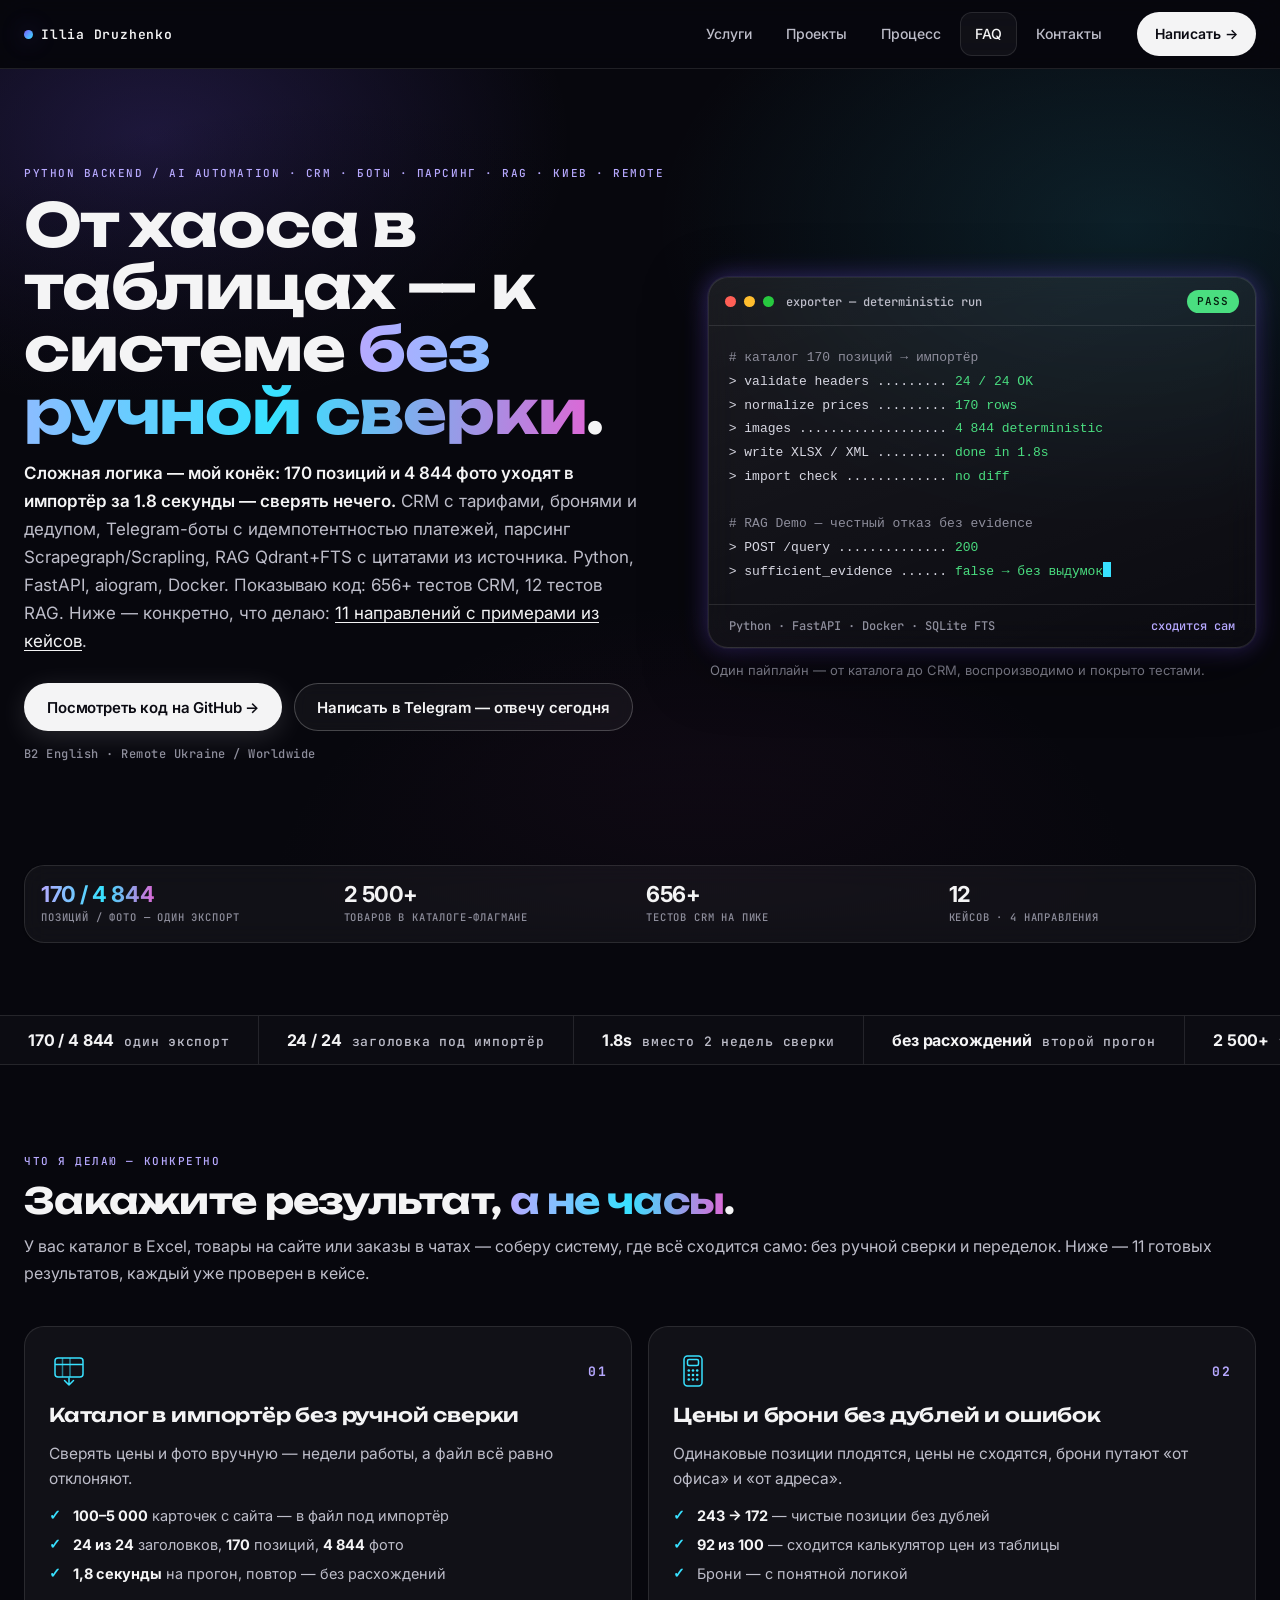
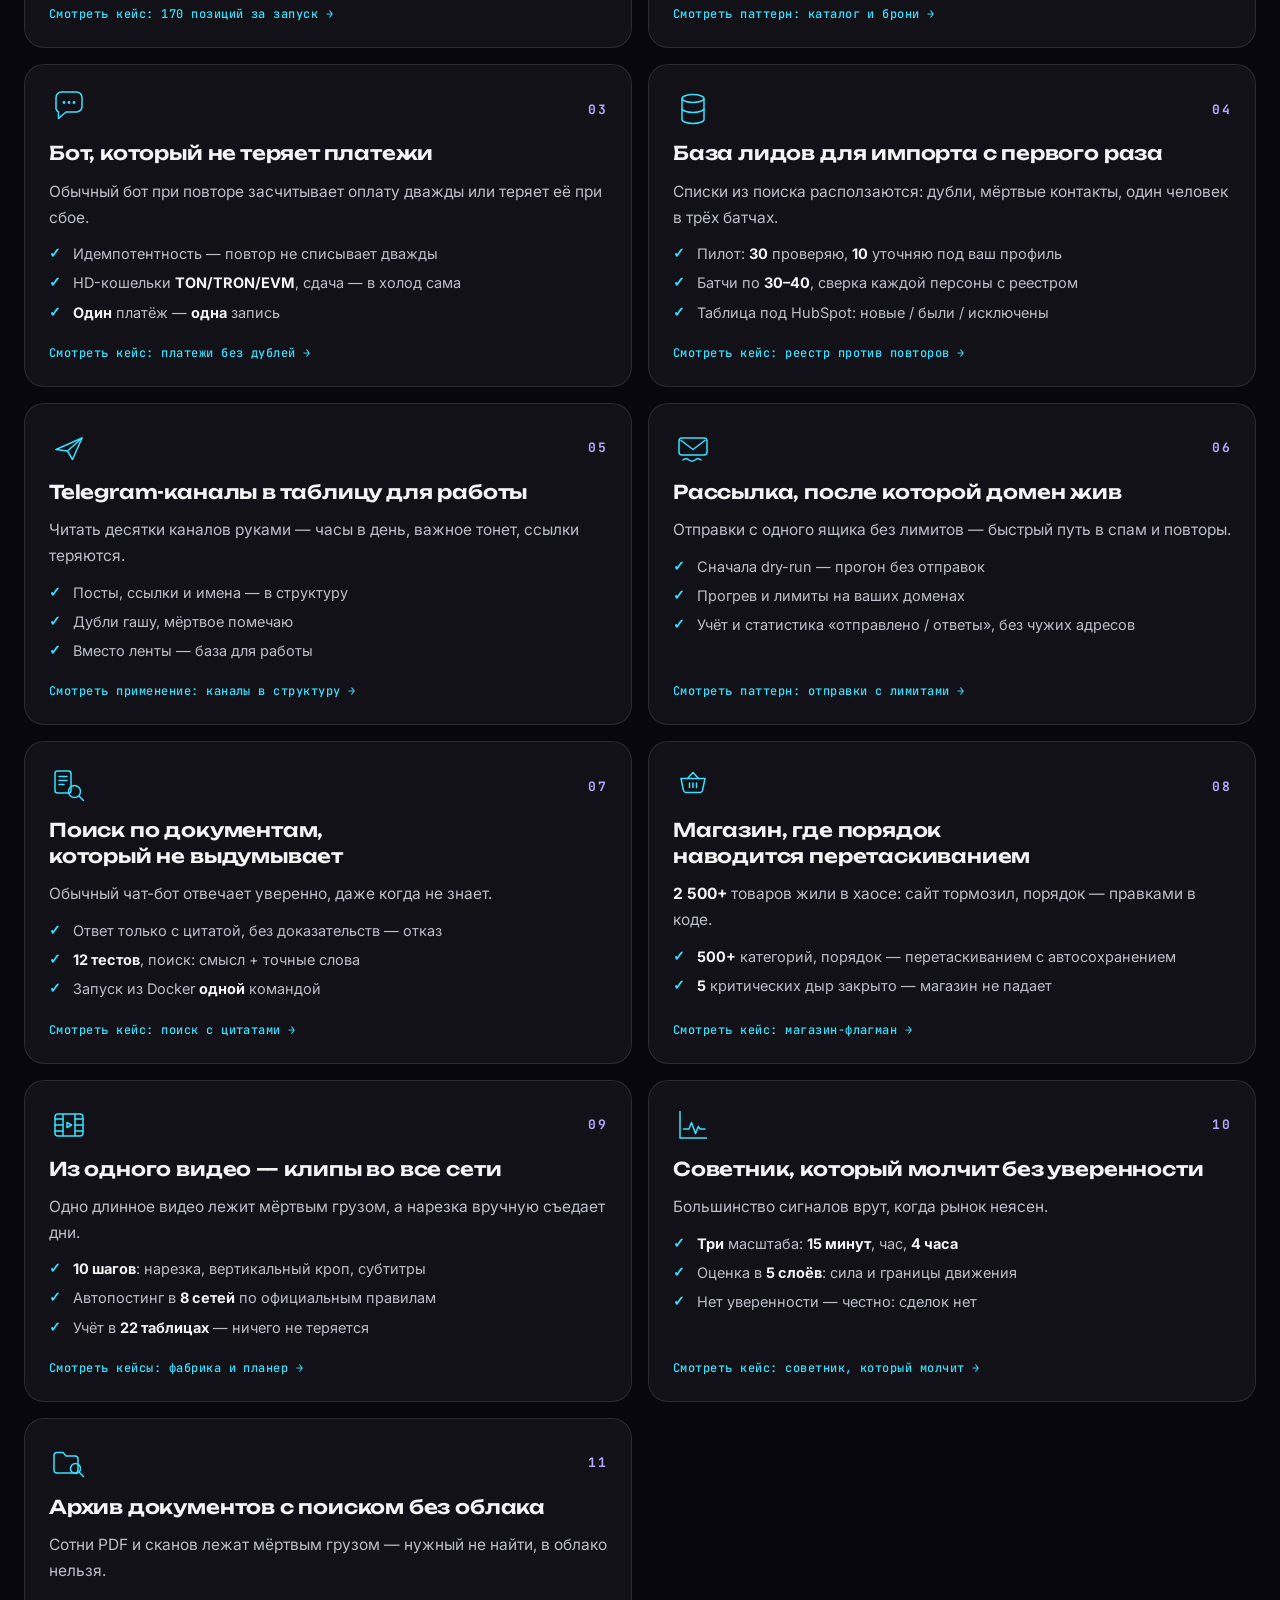
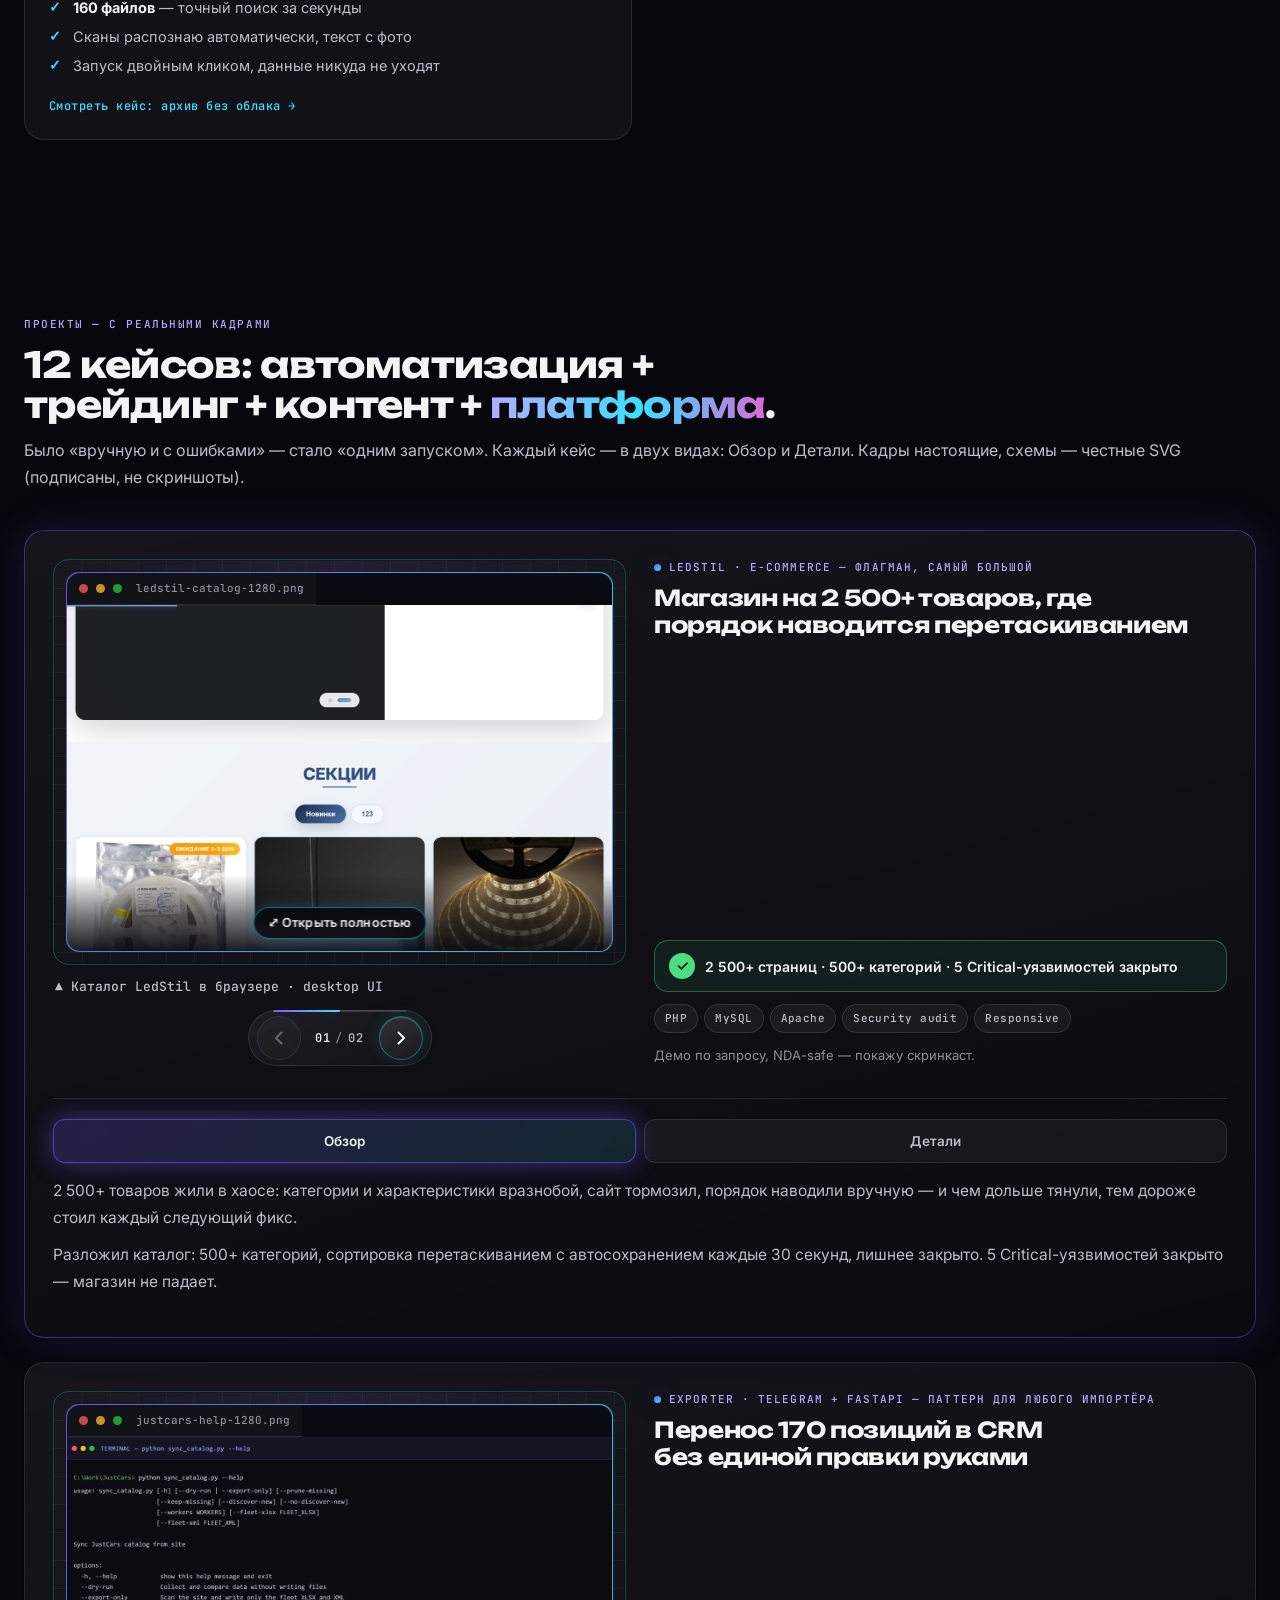
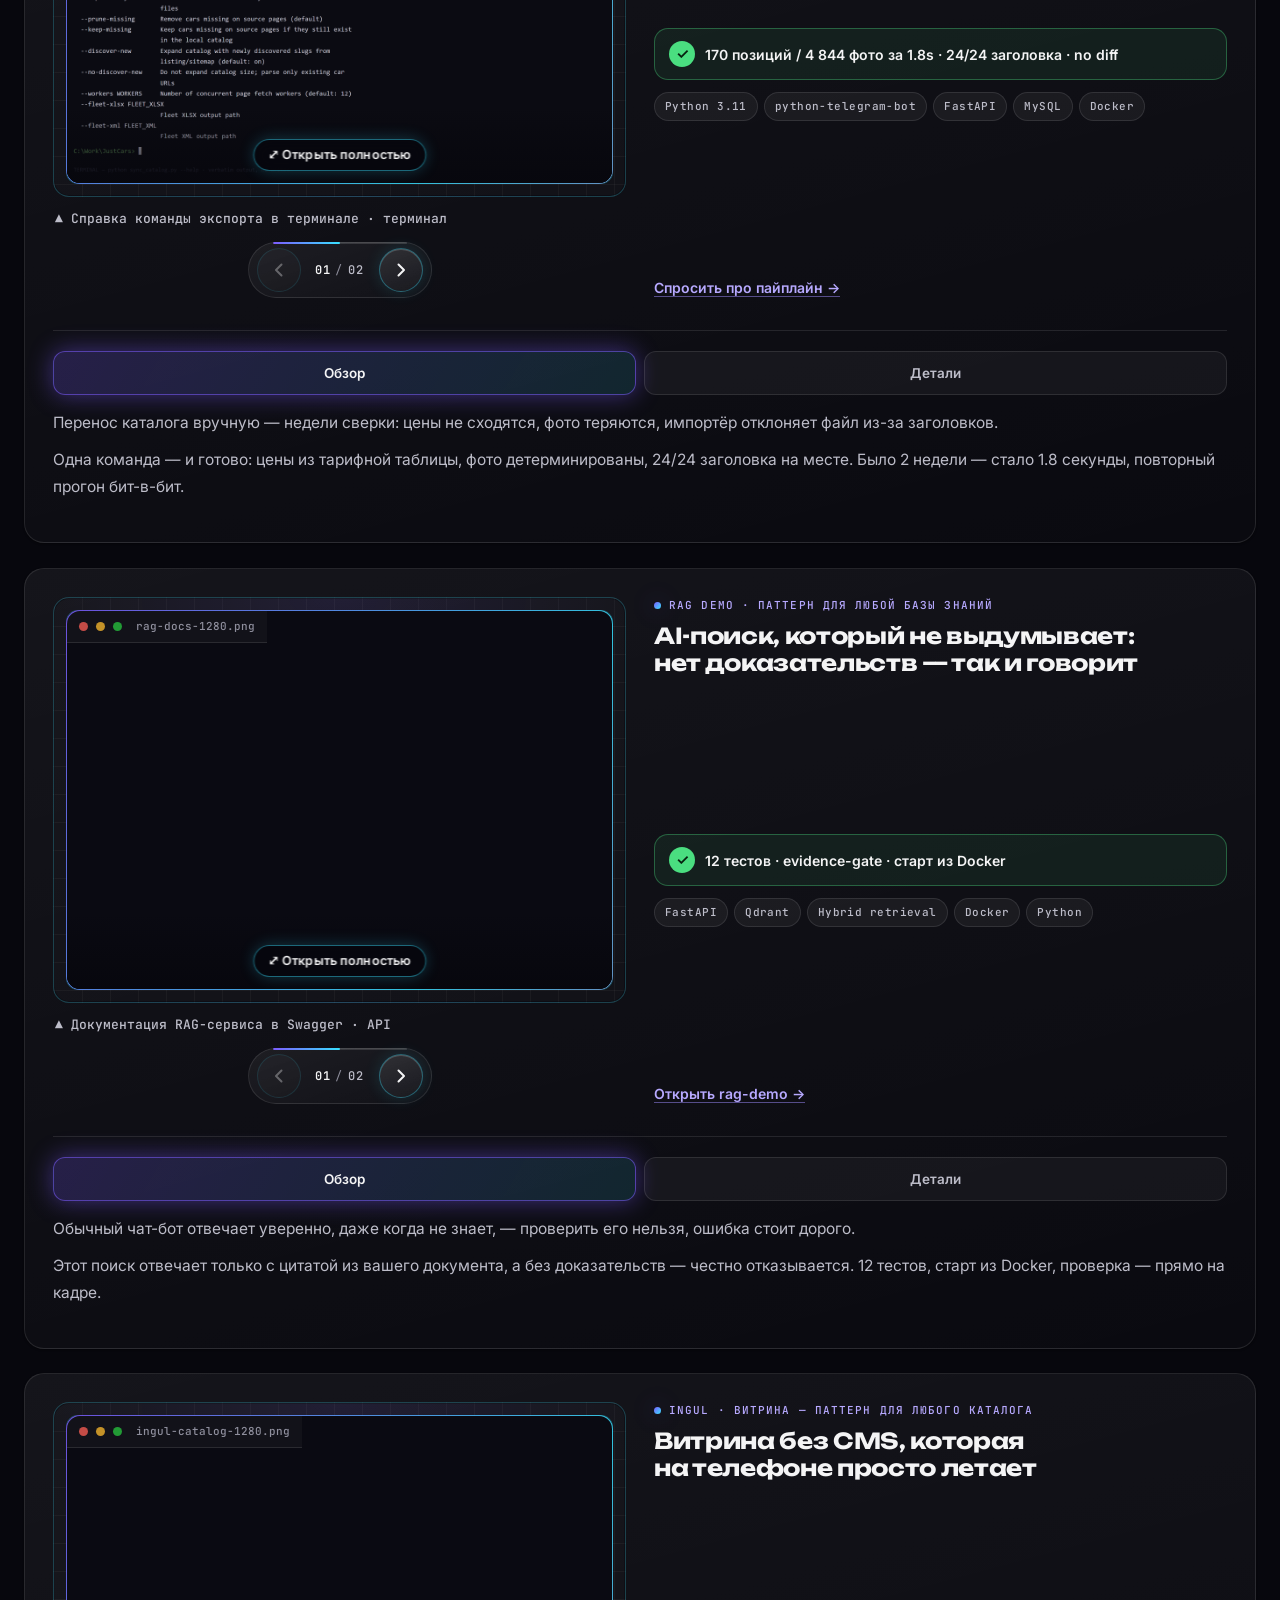
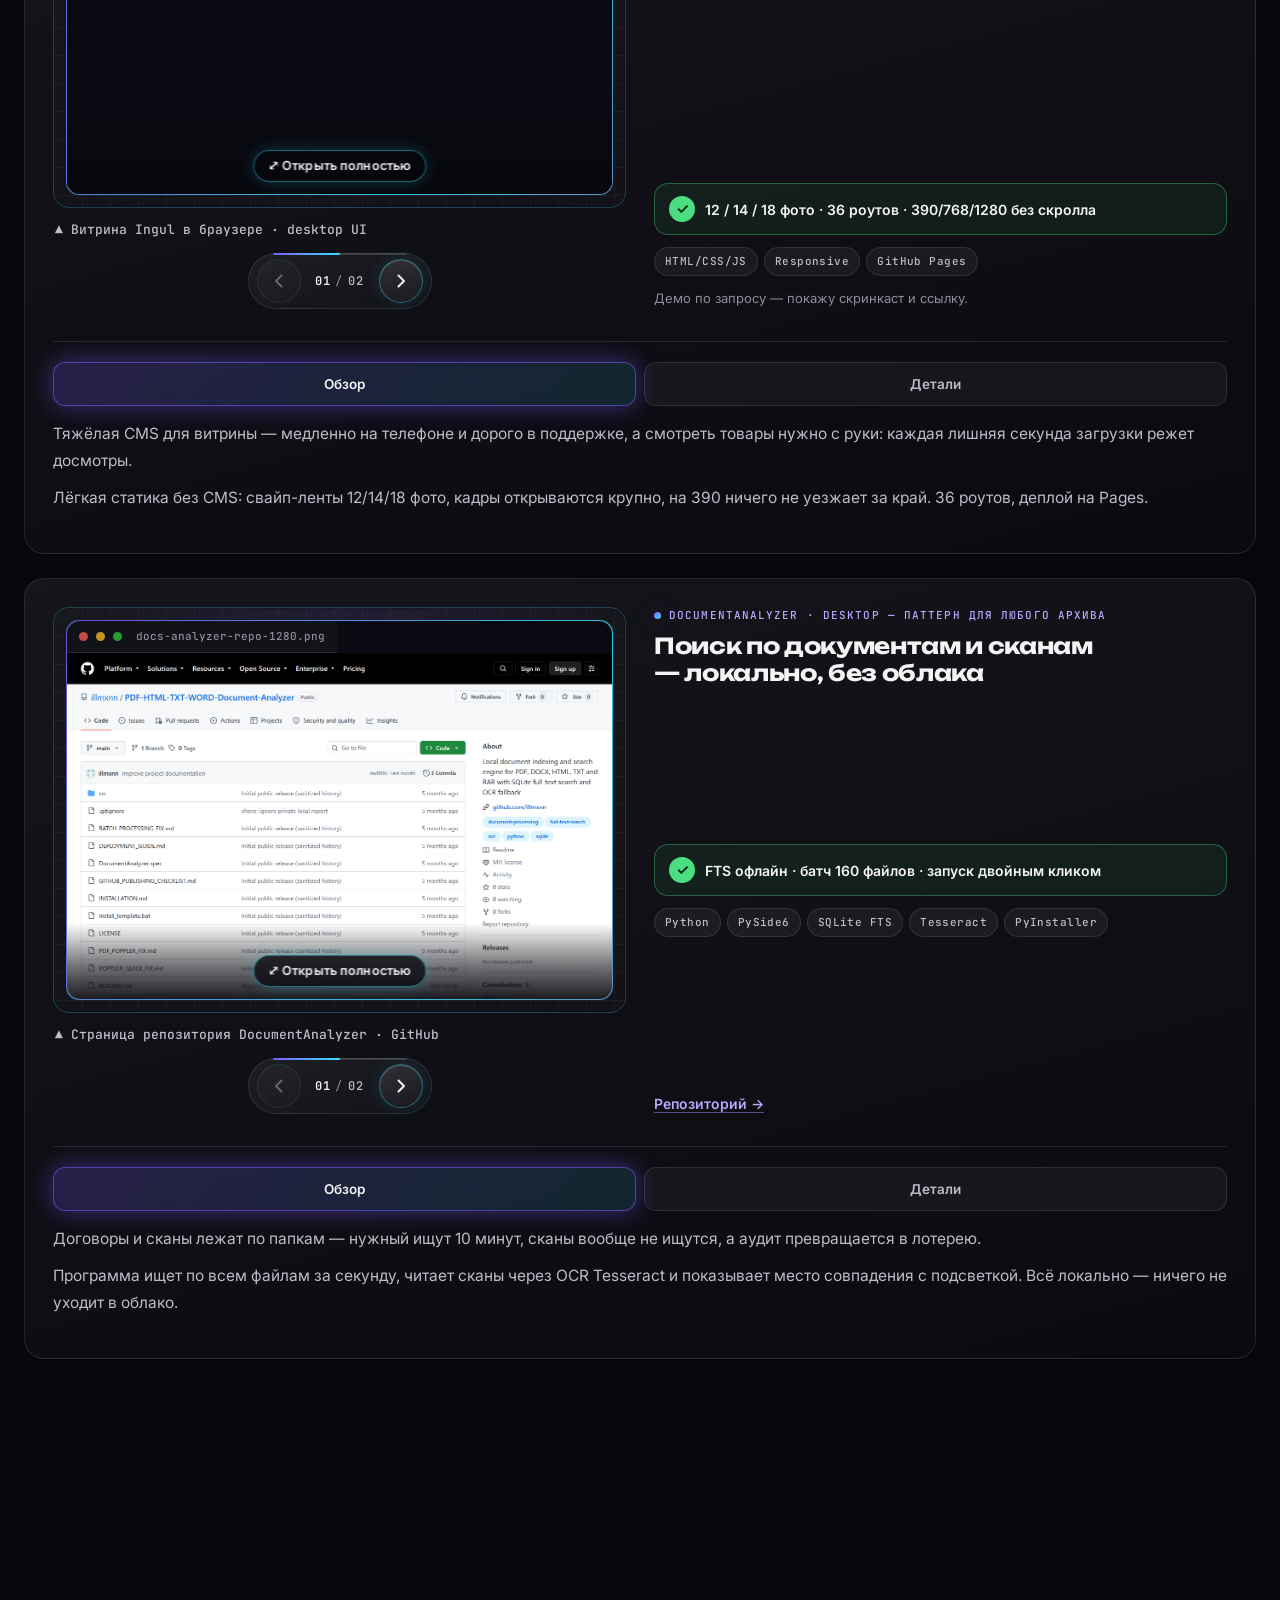
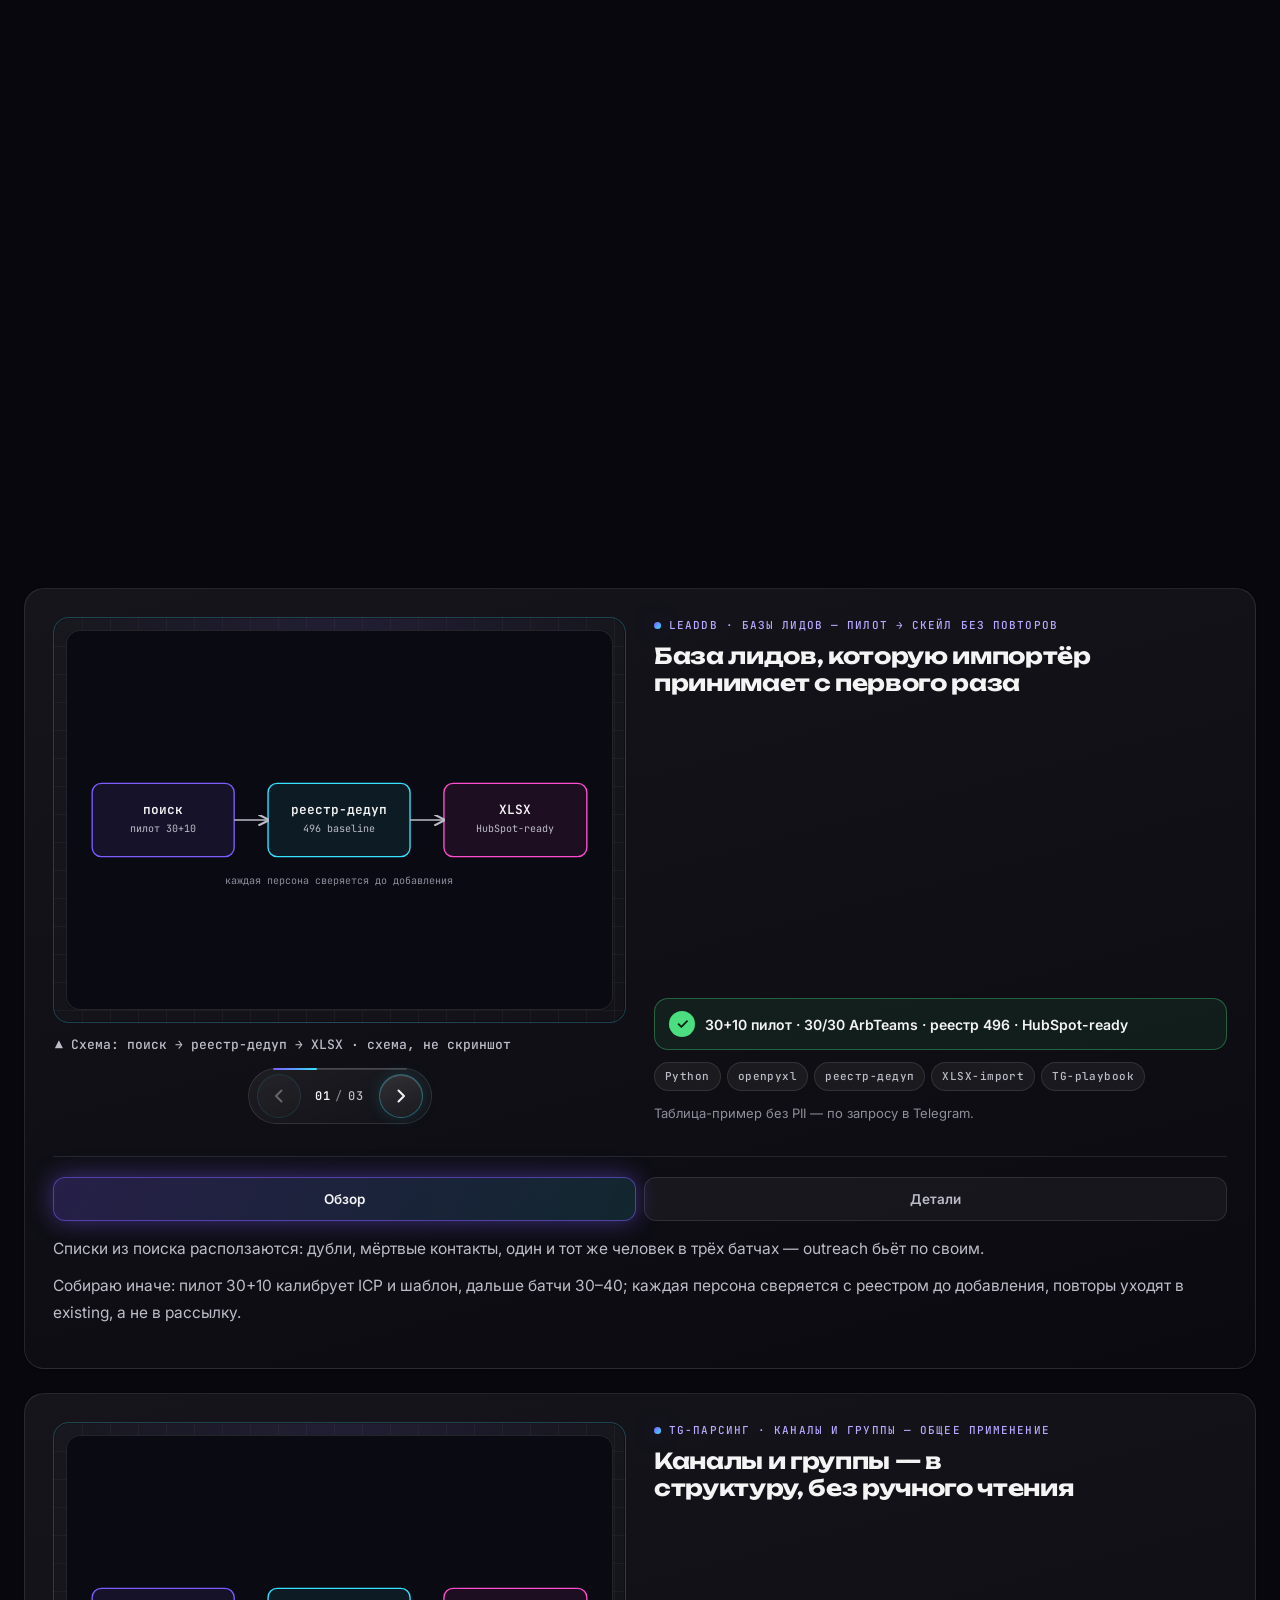
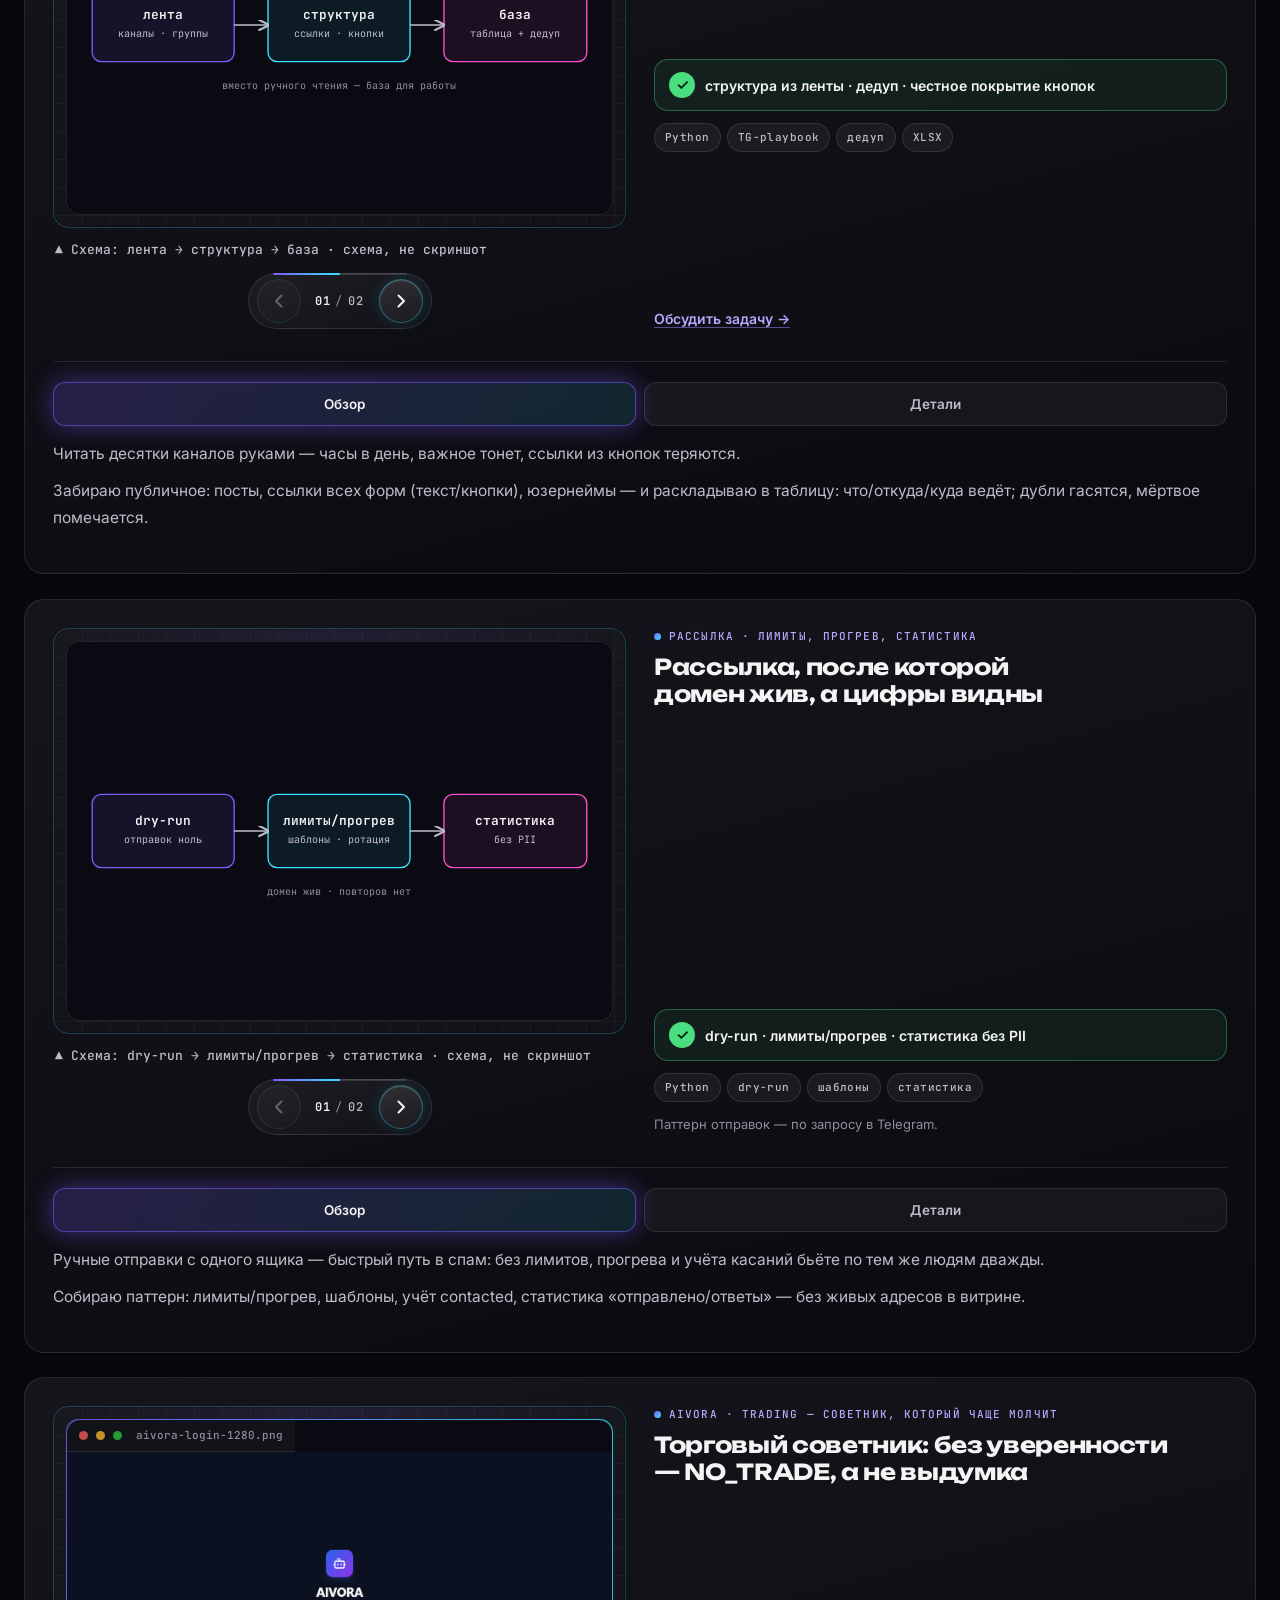
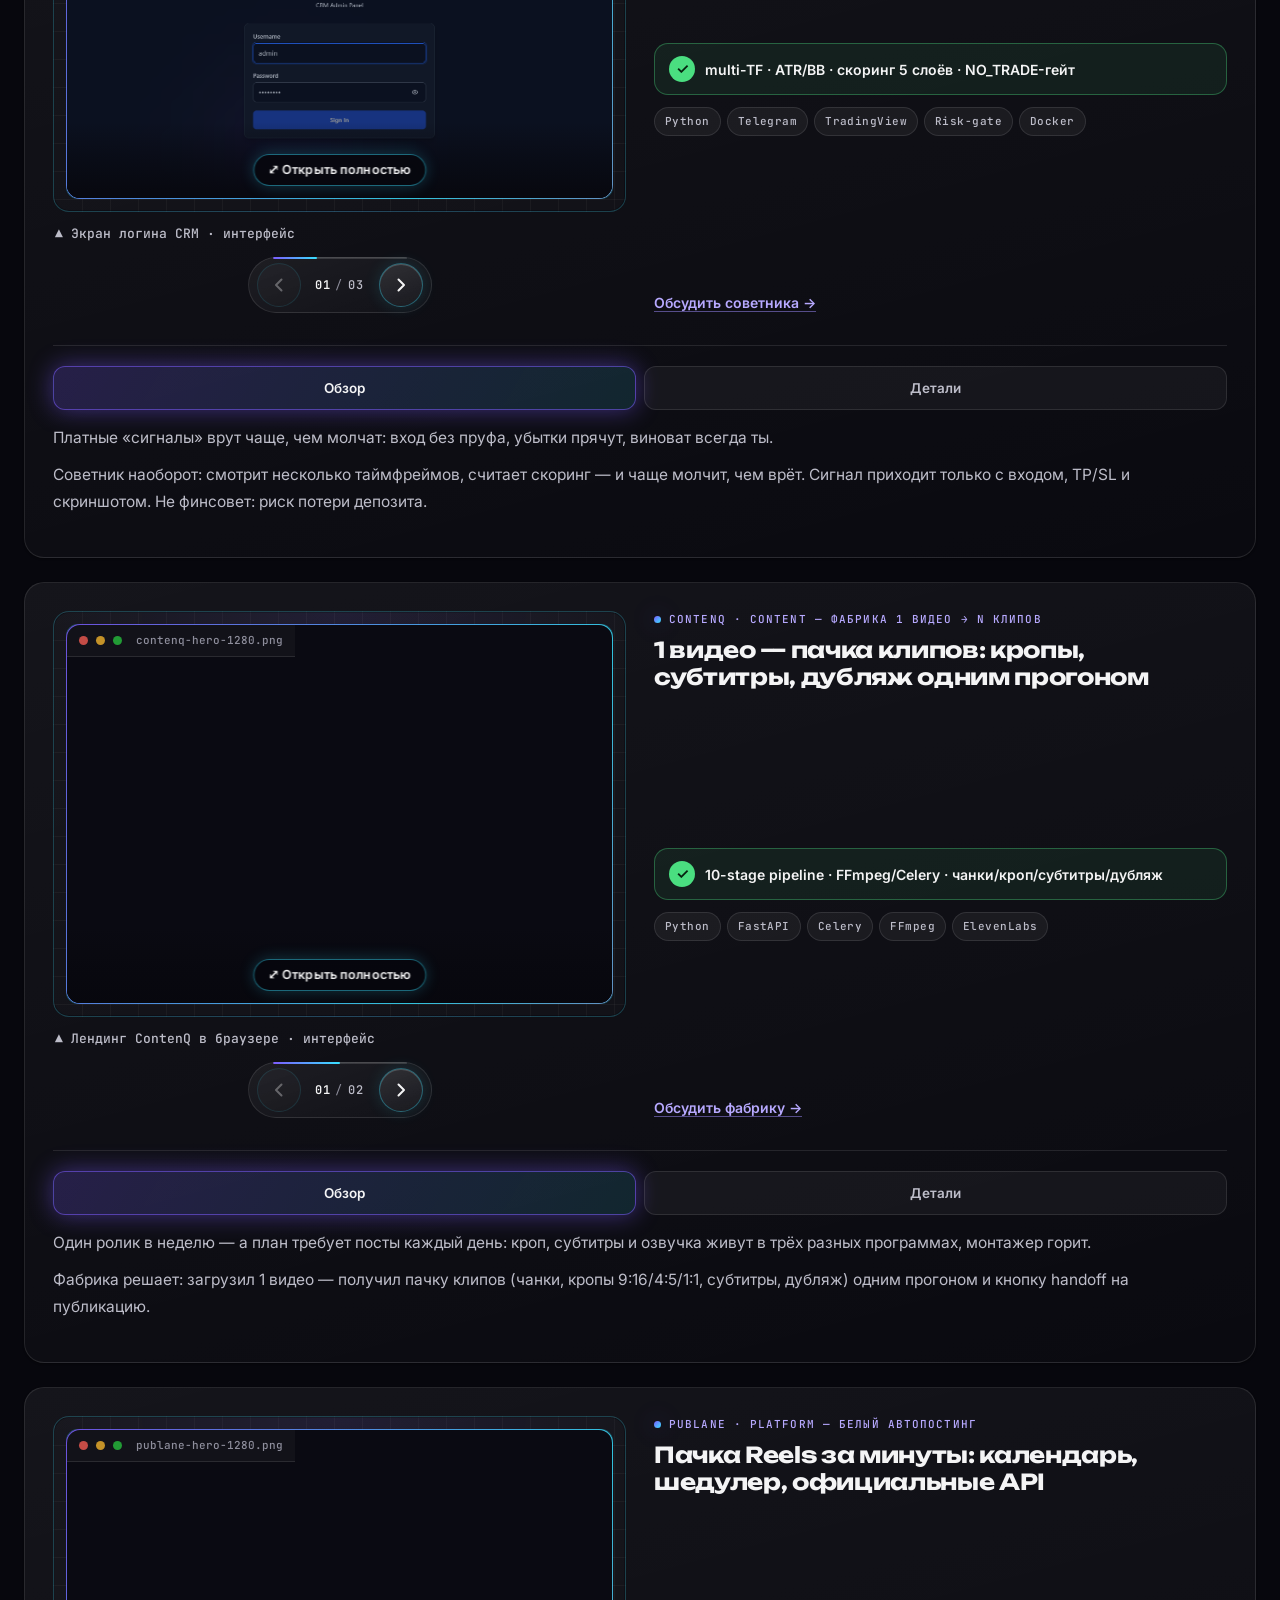
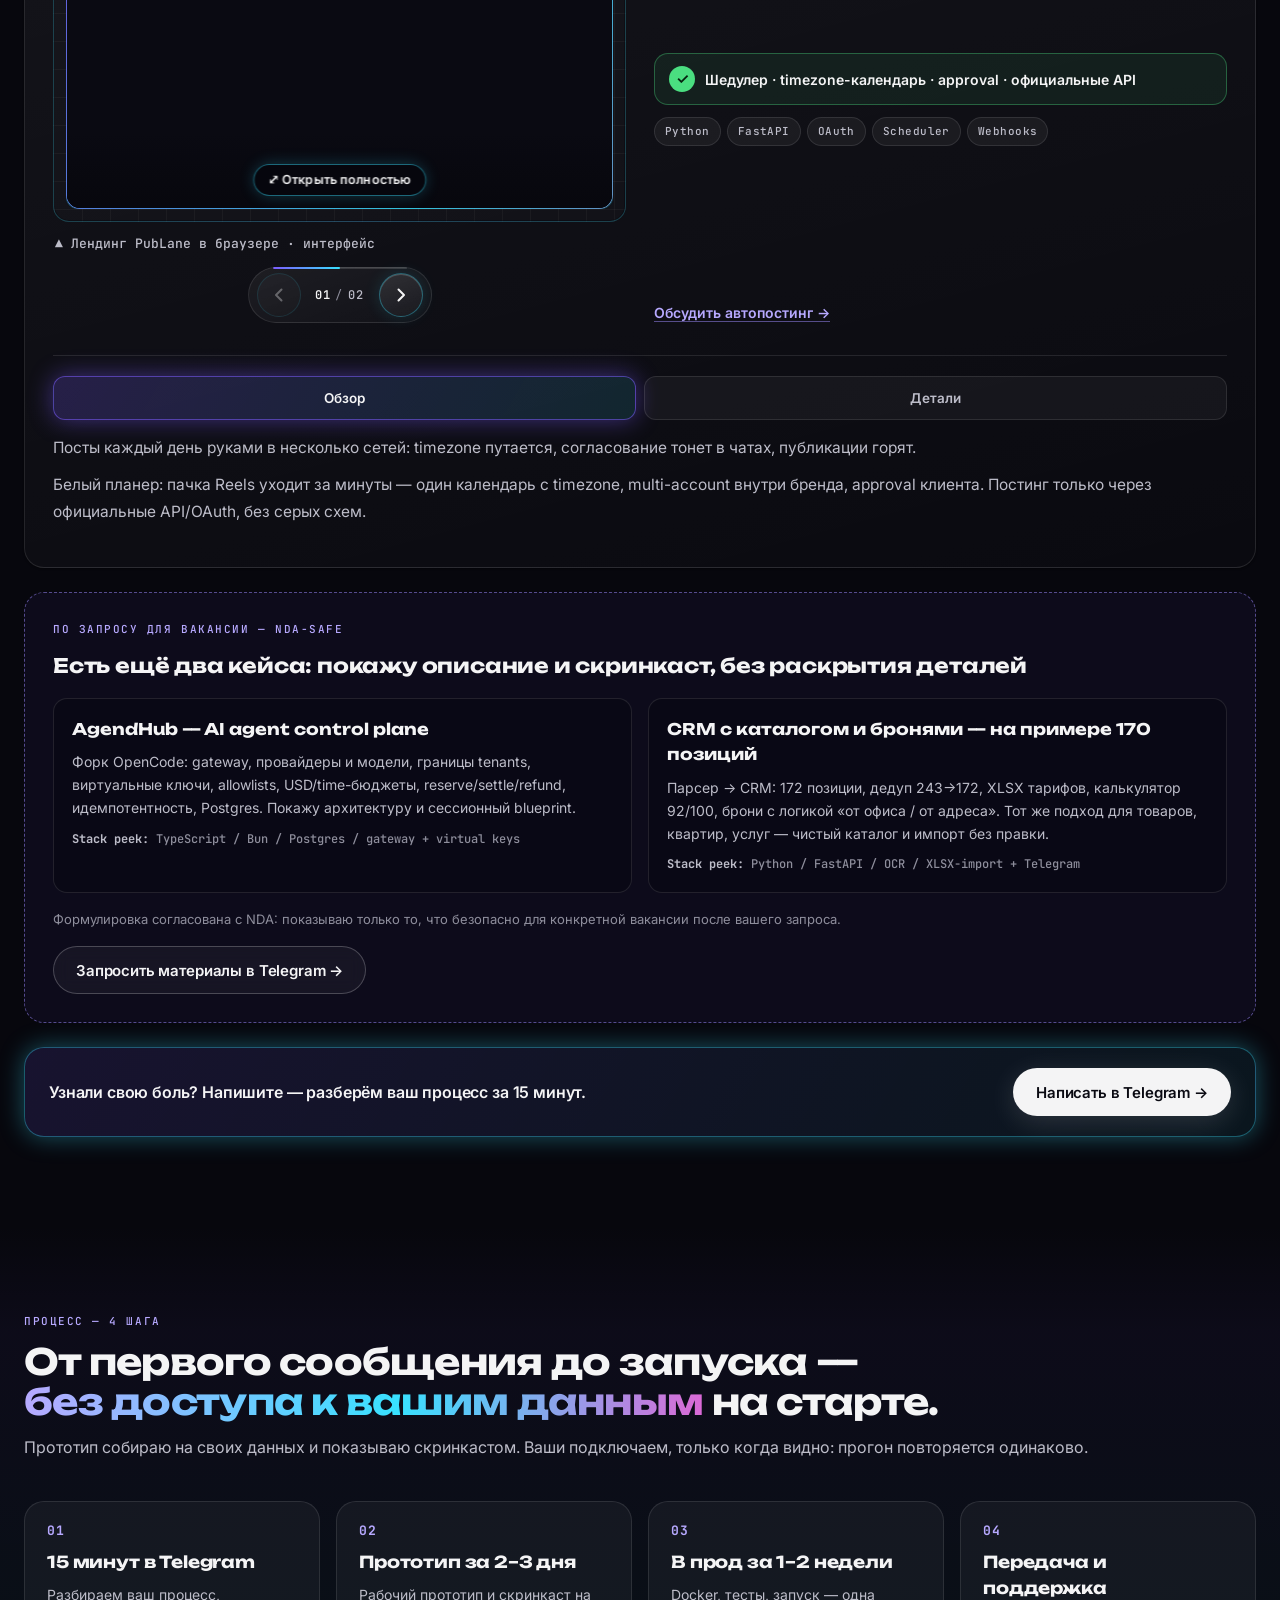
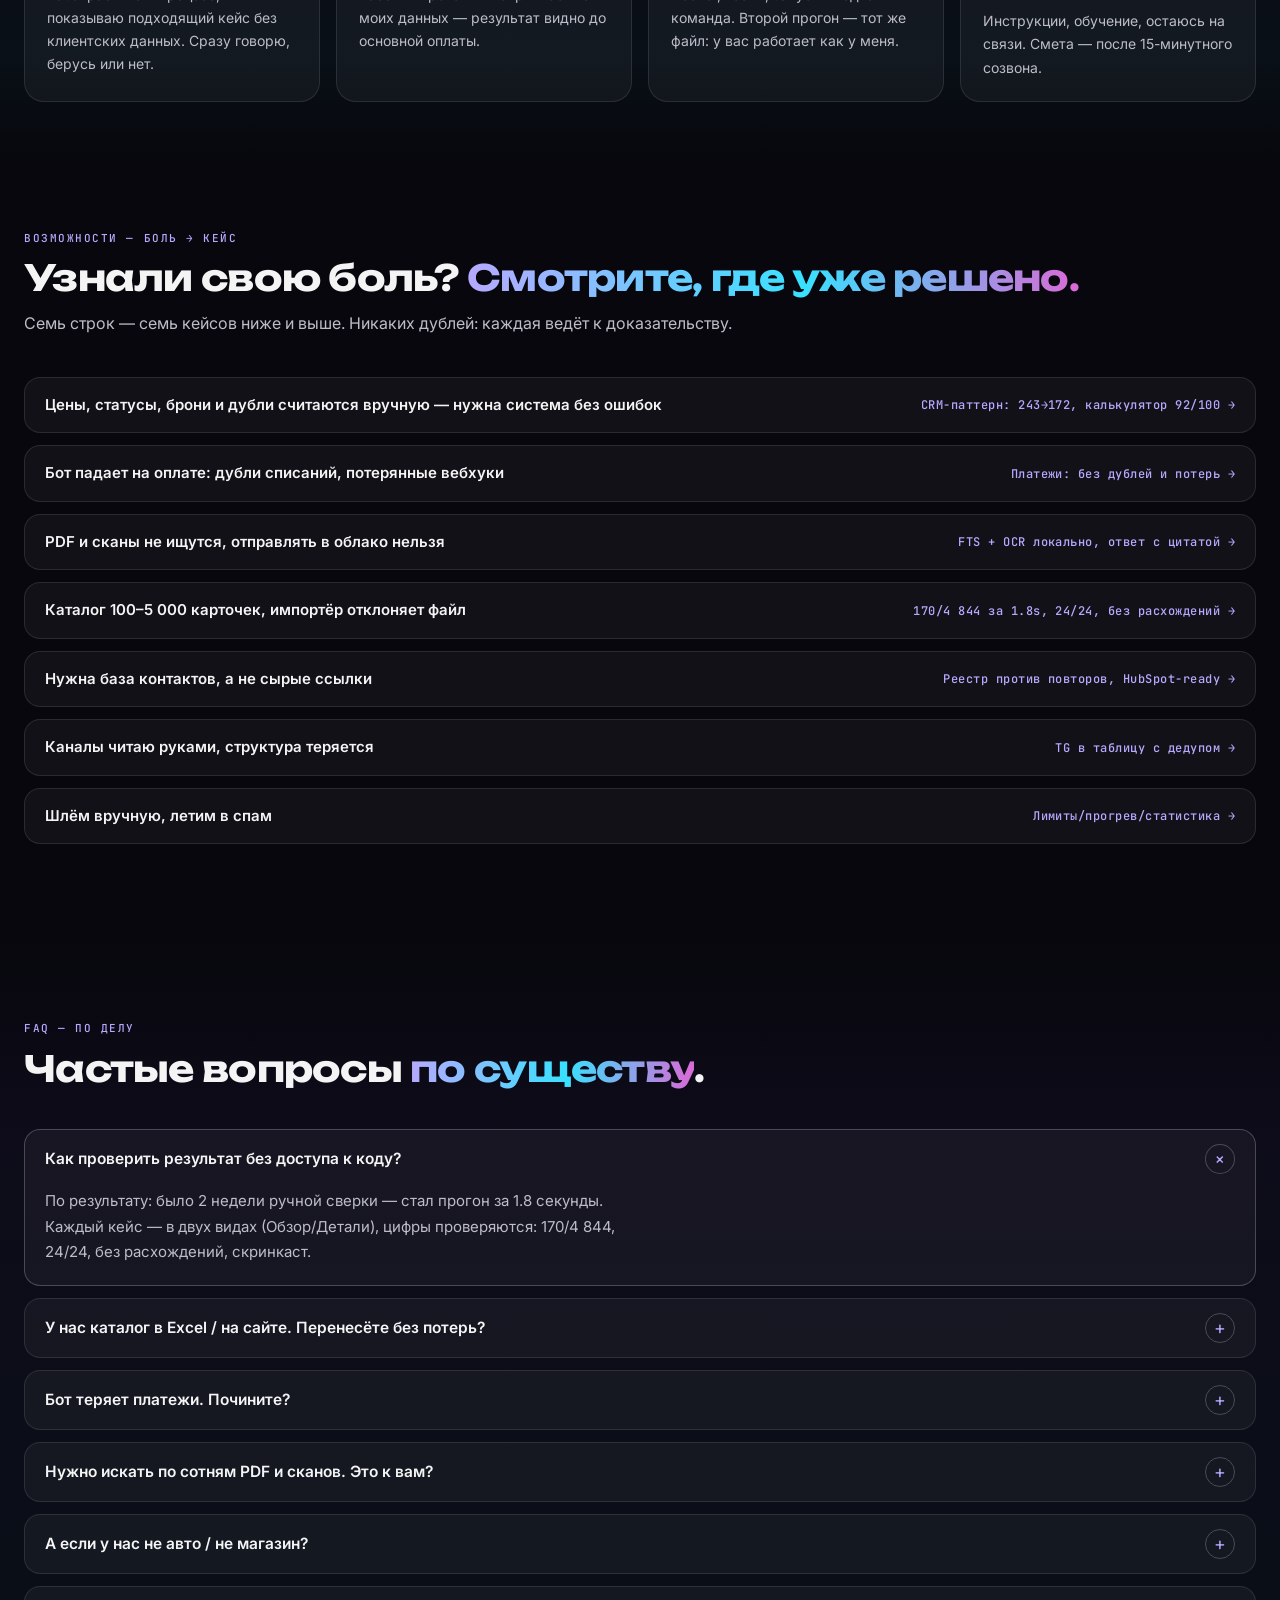
==== index.html @ fafafa4e "polish: 44px slider arrows, bolder service titles, readable mobile schemes" ====
<!doctype html>
<html lang="ru">
<head>
  <meta charset="utf-8" />
  <meta name="viewport" content="width=device-width, initial-scale=1" />
  <title>Illia Druzhenko — сложные бэкенды без ручной сверки: CRM, боты, парсинг, RAG | Киев Remote</title>
  <meta name="description" content="Illia Druzhenko — Python Backend / AI Automation, Киев Remote. Сложная логика — мой конёк: CRM, Telegram-боты, парсинг каталогов, AI-поиск по документам. 170 позиций за один запуск, 2500+ товаров, платежи без дублей. Один запуск — и файл как из импортёра." />
  <meta name="color-scheme" content="dark" />
  <meta property="og:title" content="Illia Druzhenko — от хаоса в таблицах к порядку без сверок" />
  <meta property="og:description" content="170 позиций и 4 844 фото за один запуск. CRM, Telegram-боты, парсинг, RAG. Показываю код, а не лозунги." />
  <meta property="og:type" content="website" />
  <link rel="preconnect" href="https://fonts.googleapis.com">
  <link rel="preconnect" href="https://fonts.gstatic.com" crossorigin>
  <link href="https://fonts.googleapis.com/css2?family=Inter:wght@400;500;600;700&family=JetBrains+Mono:wght@400;500;600&family=Unbounded:wght@500;600;700&display=swap" rel="stylesheet">
  <link rel="stylesheet" href="style.css?v=20260930-2" />
  <link rel="icon" type="image/svg+xml" href="assets/icon.svg" />
  <link rel="icon" type="image/png" sizes="32x32" href="assets/icon-32.png" />
  <link rel="icon" href="assets/favicon.ico" sizes="any" />
  <link rel="apple-touch-icon" sizes="180x180" href="assets/icon-180.png" />
  <meta name="theme-color" content="#07070D" />
  <script type="application/ld+json">
  {
    "@context": "https://schema.org",
    "@type": "Person",
    "name": "Illia Druzhenko",
    "jobTitle": "Python Backend / AI Automation Developer",
    "url": "https://illmxnn.github.io/",
    "sameAs": ["https://github.com/illmxnn", "https://t.me/illia_dev"],
    "address": {"@type": "PostalAddress", "addressLocality": "Kyiv", "addressCountry": "UA"},
    "knowsAbout": ["Python", "FastAPI", "Telegram Bot API", "CRM", "RAG", "Docker", "Qdrant", "OCR"]
  }
  </script>
  <script type="application/ld+json">
  {
    "@context": "https://schema.org",
    "@type": "FAQPage",
    "mainEntity": [
      {"@type": "Question", "name": "Как проверить результат без доступа к коду?", "acceptedAnswer": {"@type": "Answer", "text": "По результату: было 2 недели ручной сверки каталога — стал прогон за 1.8 секунды. Каждый кейс ниже — в двух видах (Обзор/Детали), цифры проверяются: тесты, экспорты, без расхождений, скринкаст."}},
      {"@type": "Question", "name": "У нас каталог в Excel / на сайте. Перенесёте без потерь?", "acceptedAnswer": {"@type": "Answer", "text": "Да. Парсинг, нормализация и дедуп 243-172: пример — 170 позиций и 4 844 изображения за один прогон, 24/24 заголовка под импортёр, следующий запуск — байт в байт тот же файл."}},
      {"@type": "Question", "name": "Бот теряет платежи. Почините?", "acceptedAnswer": {"@type": "Answer", "text": "Да. Собираю так: aiogram, идемпотентность, 409/retry, HD-кошельки TON/TRON/EVM, своп на холодный. Платёж засчитывается один раз или честно отклоняется."}},
      {"@type": "Question", "name": "Нужно искать по сотням PDF и сканов. Это к вам?", "acceptedAnswer": {"@type": "Answer", "text": "Да. Локальный поиск: SQLite FTS + Qdrant, OCR Tesseract для сканов. Вопрос — ответ с цитатой из источника, офлайн."}},
      {"@type": "Question", "name": "А если у нас не авто / не магазин?", "acceptedAnswer": {"@type": "Answer", "text": "Авто — один пример. Тот же пайплайн работает для товаров, квартир, услуг и документов: тарифы, брони, статусы, дедуп — везде, где много правил."}},
      {"@type": "Question", "name": "Работаете под NDA?", "acceptedAnswer": {"@type": "Answer", "text": "Да. Показываю санитизированный кейс и скринкаст без клиентских данных. Детали — после подписания NDA."}},
      {"@type": "Question", "name": "Сколько времени займёт?", "acceptedAnswer": {"@type": "Answer", "text": "Прототип и скринкаст — 2–3 дня без доступа к вашим данным. Прод — 1–2 недели: Docker, тесты, запуск — одна команда. Смета — после 15-минутного созвона."}},
      {"@type": "Question", "name": "Соберёте базу лидов под нашу нишу?", "acceptedAnswer": {"@type": "Answer", "text": "Да. Пилот 30+10 калибрует ICP и шаблон, дальше батчи 30–40 с дедупом по реестру; отдаю XLSX import-ready под HubSpot с отчётом new/existing/excluded. Покажу пример без чужих данных за 15 минут в Telegram."}},
      {"@type": "Question", "name": "Парсинг ТГ и рассылка под ключ?", "acceptedAnswer": {"@type": "Answer", "text": "Парсинг — да: публичные каналы/группы в структуру с дедупом. Рассылка — паттерном: сначала dry-run без отправок, запуск — на ваших доменах с лимитами и прогревом; живые адреса в витрине не показываю."}}
    ]
  }
  </script>
  <script type="application/ld+json">
  {
    "@context": "https://schema.org",
    "@type": "ItemList",
    "name": "Кейсы: автоматизация, трейдинг, контент, платформа",
    "itemListElement": [
      {"@type": "ListItem", "position": 1, "name": "Магазин на 2 500+ товаров, где порядок наводится перетаскиванием", "url": "https://illmxnn.github.io/#case-ledstil"},
      {"@type": "ListItem", "position": 2, "name": "Перенос 170 позиций в CRM без единой правки руками", "url": "https://illmxnn.github.io/#case-justcars"},
      {"@type": "ListItem", "position": 3, "name": "AI-поиск, который не выдумывает: нет доказательств — так и говорит", "url": "https://illmxnn.github.io/#case-rag"},
      {"@type": "ListItem", "position": 4, "name": "Витрина без CMS, которая на телефоне просто летает", "url": "https://illmxnn.github.io/#case-ingul"},
      {"@type": "ListItem", "position": 5, "name": "Поиск по документам и сканам — локально, без облака", "url": "https://illmxnn.github.io/#case-docs"},
      {"@type": "ListItem", "position": 6, "name": "Платежи без дублей и потерь", "url": "https://illmxnn.github.io/#case-paybots"},
      {"@type": "ListItem", "position": 7, "name": "База лидов, которую импортёр принимает с первого раза", "url": "https://illmxnn.github.io/#case-leaddb"},
      {"@type": "ListItem", "position": 8, "name": "Каналы и группы — в структуру, без ручного чтения", "url": "https://illmxnn.github.io/#case-tgparse"},
      {"@type": "ListItem", "position": 9, "name": "Рассылка, после которой домен жив, а цифры видны", "url": "https://illmxnn.github.io/#case-mailing"},
      {"@type": "ListItem", "position": 10, "name": "Торговый советник: без уверенности — NO_TRADE, а не выдумка", "url": "https://illmxnn.github.io/#case-aivora"},
      {"@type": "ListItem", "position": 11, "name": "1 видео — пачка клипов: кропы, субтитры, дубляж одним прогоном", "url": "https://illmxnn.github.io/#case-contenq"},
      {"@type": "ListItem", "position": 12, "name": "Пачка Reels за минуты: календарь, шедулер, официальные API", "url": "https://illmxnn.github.io/#case-publane"}
    ]
  }
  </script>
</head>
<body id="top">
  <a class="skip" href="#main">Перейти к содержимому</a>

  <nav class="nav" aria-label="Основная навигация">
    <div class="nav__inner">
      <a class="nav__brand" href="#top"><span class="nav__brand-dot" aria-hidden="true"></span>Illia Druzhenko</a>
      <div class="nav__links" role="list">
        <a class="nav__link" href="#services" data-nav="services">Услуги</a>
        <a class="nav__link" href="#projects" data-nav="projects">Проекты</a>
        <a class="nav__link" href="#process" data-nav="process">Процесс</a>
        <a class="nav__link" href="#faq" data-nav="faq">FAQ</a>
        <a class="nav__link" href="#contacts" data-nav="contacts">Контакты</a>
      </div>
      <div class="nav__actions">
        <a class="nav__cta" href="https://t.me/illia_dev" target="_blank" rel="noopener" data-magnetic>Написать →</a>
      </div>
      <button class="nav__burger" id="burger" type="button" aria-expanded="false" aria-controls="mobileMenu" aria-label="Открыть меню">☰</button>
    </div>
    <div class="nav__mobile" id="mobileMenu">
      <a class="nav__link" href="#services">Услуги</a>
      <a class="nav__link" href="#projects">Проекты</a>
      <a class="nav__link" href="#process">Процесс</a>
      <a class="nav__link" href="#faq">FAQ</a>
      <a class="nav__link" href="#contacts">Контакты</a>
      <a class="nav__cta" href="https://t.me/illia_dev" target="_blank" rel="noopener">Написать →</a>
    </div>
  </nav>

  <main id="main">
    <!-- Hero -->
    <section class="hero-wrap" aria-labelledby="hero-title">
      <canvas id="hero-canvas" aria-hidden="true"></canvas>
      <div class="hero-fallback" aria-hidden="true"></div>
      <div class="hero-veil" aria-hidden="true"></div>
      <div class="container hero">
        <div class="hero__content">
          <p class="eyebrow reveal">Python Backend / AI Automation · CRM · Боты · Парсинг · RAG · Киев · Remote</p>
          <h1 id="hero-title" class="hero__h1 reveal" data-delay="1">От хаоса в таблицах — к системе <span class="grad-text">без ручной сверки</span>.</h1>
          <p class="hero__sub reveal" data-delay="2"><span class="hero__sub-lead">Сложная логика — мой конёк: 170 позиций и 4&nbsp;844 фото уходят в импортёр за 1.8 секунды — сверять нечего.</span> CRM с тарифами, бронями и дедупом, Telegram-боты с идемпотентностью платежей, парсинг Scrapegraph/Scrapling, RAG Qdrant+FTS с цитатами из источника. Python, FastAPI, aiogram, Docker. Показываю код: 656+ тестов CRM, 12 тестов RAG. Ниже — конкретно, что делаю: <a href="#services">11 направлений с примерами из кейсов</a>.</p>
          <div class="hero__ctas reveal" data-delay="2">
            <a class="btn btn--primary" href="https://github.com/illmxnn" target="_blank" rel="noopener" data-magnetic>Посмотреть код на GitHub →</a>
            <a class="btn btn--secondary" href="https://t.me/illia_dev" target="_blank" rel="noopener" data-magnetic>Написать в Telegram — отвечу сегодня</a>
          </div>
          <p class="hero__note reveal">B2 English · Remote Ukraine / Worldwide</p>
        </div>

        <div class="hero__visual reveal" data-delay="1">
          <div class="glass-console" data-tilt aria-label="Детерминированный прогон экспортёра">
            <div class="glass-console__head">
              <span class="dot dot--red"></span><span class="dot dot--yellow"></span><span class="dot dot--green"></span>
              <span class="glass-console__title">exporter — deterministic run</span>
              <span class="glass-console__badge">PASS</span>
            </div>
            <pre class="glass-console__code"><code><span class="dim"># каталог 170 позиций → импортёр</span>
&gt; validate headers ......... <span class="ok">24 / 24 OK</span>
&gt; normalize prices ......... <span class="ok">170 rows</span>
&gt; images ................... <span class="ok">4 844 deterministic</span>
&gt; write XLSX / XML ......... <span class="ok">done in 1.8s</span>
&gt; import check ............. <span class="ok">no diff</span>

<span class="dim"># RAG Demo — честный отказ без evidence</span>
&gt; POST /query .............. <span class="ok">200</span>
&gt; sufficient_evidence ...... <span class="ok">false → без выдумок</span></code><span class="glass-caret" aria-hidden="true"></span></pre>
            <div class="glass-console__foot">
              <span>Python · FastAPI · Docker · SQLite FTS</span>
              <span class="glass-console__foot-accent">сходится сам</span>
            </div>
          </div>
          <p class="hero__visual-caption">Один пайплайн — от каталога до CRM, воспроизводимо и покрыто тестами.</p>
        </div>
      </div>
      <div class="container">
        <div class="evidence reveal" data-delay="2" aria-label="Подтверждённые метрики">
          <div class="evidence__item">
            <div class="evidence__num"><span class="grad-text">170 / 4 844</span></div>
            <div class="evidence__label">Позиций / фото — один экспорт</div>
          </div>
          <div class="evidence__item">
            <div class="evidence__num">2 500+</div>
            <div class="evidence__label">Товаров в каталоге-флагмане</div>
          </div>
          <div class="evidence__item">
            <div class="evidence__num">656+</div>
            <div class="evidence__label">Тестов CRM на пике</div>
          </div>
          <div class="evidence__item">
            <div class="evidence__num">12</div>
              <div class="evidence__label">Кейсов · 4 направления</div>
          </div>
        </div>
      </div>
    </section>

    <!-- Marquee -->
    <div class="marquee" aria-label="Ключевые цифры">
      <div class="marquee__track" aria-hidden="true">
        <span class="marquee__item"><strong>170 / 4 844</strong> один экспорт</span>
        <span class="marquee__item"><strong>24 / 24</strong> заголовка под импортёр</span>
        <span class="marquee__item"><strong>1.8s</strong> вместо 2 недель сверки</span>
        <span class="marquee__item"><strong>без расхождений</strong> второй прогон</span>
        <span class="marquee__item"><strong>2 500+</strong> товаров · <strong>500+</strong> категорий</span>
        <span class="marquee__item"><strong>платежи без дублей</strong> 409 · HD · своп</span>
        <span class="marquee__item"><strong>170 / 4 844</strong> один экспорт</span>
        <span class="marquee__item"><strong>24 / 24</strong> заголовка под импортёр</span>
        <span class="marquee__item"><strong>1.8s</strong> вместо 2 недель сверки</span>
        <span class="marquee__item"><strong>байт в байт</strong> второй прогон</span>
        <span class="marquee__item"><strong>2 500+</strong> товаров · <strong>500+</strong> категорий</span>
        <span class="marquee__item"><strong>платежи без дублей</strong> 409 · HD · своп</span>
      </div>
    </div>

    <!-- Services: concretely what I do, each anchored to a case -->
    <section id="services" class="section" aria-labelledby="services-title">
      <div class="container">
        <div class="section__head reveal">
          <p class="eyebrow">Что я делаю — конкретно</p>
          <h2 class="section__title" id="services-title">Закажите результат, <span class="grad-text">а не часы</span>.</h2>
          <p class="section__sub">У вас каталог в Excel, товары на сайте или заказы в чатах — соберу систему, где всё сходится само: без ручной сверки и переделок. Ниже — 11 готовых результатов, каждый уже проверен в кейсе.</p>
        </div>
        <div class="services">
          <a class="svc reveal" href="#case-justcars">
            <span class="svc__head"><span class="svc__icon" aria-hidden="true"><svg width="40" height="40" viewBox="0 0 40 40" fill="none" aria-hidden="true" focusable="false"><rect x="6" y="7" width="28" height="19" rx="3" stroke="currentColor" stroke-width="1.5"/><path d="M6 13.5h28" stroke="currentColor" stroke-width="1.5"/><path d="M13.5 7v19M21 7v19" stroke="currentColor" stroke-width="1.5" opacity="0.55"/><path d="M20 27v7m0 0-4.5-4.5M20 34l4.5-4.5" stroke="currentColor" stroke-width="1.5" stroke-linecap="round" stroke-linejoin="round"/></svg></span><span class="svc__num" aria-hidden="true">01</span></span>
            <span class="svc__title">Каталог в импортёр без ручной сверки</span>
            <p class="svc__lead">Сверять цены и фото вручную — недели работы, а файл всё равно отклоняют.</p>
            <ul class="svc__facts">
              <li><strong>100–5 000</strong> карточек с сайта — в файл под импортёр</li>
              <li><strong>24 из 24</strong> заголовков, <strong>170</strong> позиций, <strong>4 844</strong> фото</li>
              <li><strong>1,8 секунды</strong> на прогон, повтор — без расхождений</li>
            </ul>
            <span class="svc__go">Смотреть кейс: 170 позиций за запуск <span aria-hidden="true">→</span></span>
          </a>
          <a class="svc reveal" data-delay="1" href="#onrequest">
            <span class="svc__head"><span class="svc__icon" aria-hidden="true"><svg width="40" height="40" viewBox="0 0 40 40" fill="none" aria-hidden="true" focusable="false"><rect x="11" y="5" width="18" height="30" rx="3.5" stroke="currentColor" stroke-width="1.5"/><rect x="14.5" y="8.5" width="11" height="6" rx="1.5" stroke="currentColor" stroke-width="1.5"/><circle cx="15.8" cy="19.5" r="1.3" fill="currentColor"/><circle cx="20" cy="19.5" r="1.3" fill="currentColor"/><circle cx="24.2" cy="19.5" r="1.3" fill="currentColor"/><circle cx="15.8" cy="24" r="1.3" fill="currentColor"/><circle cx="20" cy="24" r="1.3" fill="currentColor"/><circle cx="24.2" cy="24" r="1.3" fill="currentColor"/><circle cx="15.8" cy="28.5" r="1.3" fill="currentColor"/><circle cx="20" cy="28.5" r="1.3" fill="currentColor"/><circle cx="24.2" cy="28.5" r="1.3" fill="currentColor"/></svg></span><span class="svc__num" aria-hidden="true">02</span></span>
            <span class="svc__title">Цены и брони без дублей и ошибок</span>
            <p class="svc__lead">Одинаковые позиции плодятся, цены не сходятся, брони путают «от офиса» и «от адреса».</p>
            <ul class="svc__facts">
              <li><strong>243 → 172</strong> — чистые позиции без дублей</li>
              <li><strong>92 из 100</strong> — сходится калькулятор цен из таблицы</li>
              <li>Брони — с понятной логикой</li>
            </ul>
            <span class="svc__go">Смотреть паттерн: каталог и брони <span aria-hidden="true">→</span></span>
          </a>
          <a class="svc reveal" href="#case-paybots">
            <span class="svc__head"><span class="svc__icon" aria-hidden="true"><svg width="40" height="40" viewBox="0 0 40 40" fill="none" aria-hidden="true" focusable="false"><path d="M7 8.5A5.5 5.5 0 0 1 12.5 3h15A5.5 5.5 0 0 1 33 8.5v9a5.5 5.5 0 0 1-5.5 5.5H17l-7.5 6.5V23A5.5 5.5 0 0 1 7 17.5v-9Z" stroke="currentColor" stroke-width="1.5" stroke-linejoin="round"/><circle cx="15" cy="13.5" r="1.4" fill="currentColor"/><circle cx="20" cy="13.5" r="1.4" fill="currentColor"/><circle cx="25" cy="13.5" r="1.4" fill="currentColor"/></svg></span><span class="svc__num" aria-hidden="true">03</span></span>
            <span class="svc__title">Бот, который не теряет платежи</span>
            <p class="svc__lead">Обычный бот при повторе засчитывает оплату дважды или теряет её при сбое.</p>
            <ul class="svc__facts">
              <li>Идемпотентность — повтор не списывает дважды</li>
              <li>HD-кошельки <strong>TON/TRON/EVM</strong>, сдача — в холод сама</li>
              <li><strong>Один</strong> платёж — <strong>одна</strong> запись</li>
            </ul>
            <span class="svc__go">Смотреть кейс: платежи без дублей <span aria-hidden="true">→</span></span>
          </a>
          <a class="svc reveal" data-delay="1" href="#case-leaddb">
            <span class="svc__head"><span class="svc__icon" aria-hidden="true"><svg width="40" height="40" viewBox="0 0 40 40" fill="none" aria-hidden="true" focusable="false"><ellipse cx="20" cy="9.5" rx="11" ry="4" stroke="currentColor" stroke-width="1.5"/><path d="M9 9.5v21c0 2.2 4.9 4 11 4s11-1.8 11-4v-21" stroke="currentColor" stroke-width="1.5"/><path d="M9 19.5c0 2.2 4.9 4 11 4s11-1.8 11-4" stroke="currentColor" stroke-width="1.5"/></svg></span><span class="svc__num" aria-hidden="true">04</span></span>
            <span class="svc__title">База лидов для импорта с первого раза</span>
            <p class="svc__lead">Списки из поиска расползаются: дубли, мёртвые контакты, один человек в трёх батчах.</p>
            <ul class="svc__facts">
              <li>Пилот: <strong>30</strong> проверяю, <strong>10</strong> уточняю под ваш профиль</li>
              <li>Батчи по <strong>30–40</strong>, сверка каждой персоны с реестром</li>
              <li>Таблица под HubSpot: новые / были / исключены</li>
            </ul>
            <span class="svc__go">Смотреть кейс: реестр против повторов <span aria-hidden="true">→</span></span>
          </a>
          <a class="svc reveal" href="#case-tgparse">
            <span class="svc__head"><span class="svc__icon" aria-hidden="true"><svg width="40" height="40" viewBox="0 0 40 40" fill="none" aria-hidden="true" focusable="false"><path d="M7 21.5 33 10l-9.5 21.5-5-8.5L7 21.5Z" stroke="currentColor" stroke-width="1.5" stroke-linejoin="round"/><path d="M18.5 23 33 10" stroke="currentColor" stroke-width="1.5" stroke-linecap="round"/></svg></span><span class="svc__num" aria-hidden="true">05</span></span>
            <span class="svc__title">Telegram-каналы в таблицу для работы</span>
            <p class="svc__lead">Читать десятки каналов руками — часы в день, важное тонет, ссылки теряются.</p>
            <ul class="svc__facts">
              <li>Посты, ссылки и имена — в структуру</li>
              <li>Дубли гашу, мёртвое помечаю</li>
              <li>Вместо ленты — база для работы</li>
            </ul>
            <span class="svc__go">Смотреть применение: каналы в структуру <span aria-hidden="true">→</span></span>
          </a>
          <a class="svc reveal" data-delay="1" href="#case-mailing">
            <span class="svc__head"><span class="svc__icon" aria-hidden="true"><svg width="40" height="40" viewBox="0 0 40 40" fill="none" aria-hidden="true" focusable="false"><rect x="6" y="10" width="28" height="17" rx="3" stroke="currentColor" stroke-width="1.5"/><path d="M7.5 12 20 21.5 32.5 12" stroke="currentColor" stroke-width="1.5" stroke-linejoin="round"/><path d="M10 32c2-1.6 4-1.6 6 0s4 1.6 6 0 4-1.6 6 0" stroke="currentColor" stroke-width="1.5" stroke-linecap="round"/></svg></span><span class="svc__num" aria-hidden="true">06</span></span>
            <span class="svc__title">Рассылка, после которой домен жив</span>
            <p class="svc__lead">Отправки с одного ящика без лимитов — быстрый путь в спам и повторы.</p>
            <ul class="svc__facts">
              <li>Сначала dry-run — прогон без отправок</li>
              <li>Прогрев и лимиты на ваших доменах</li>
              <li>Учёт и статистика «отправлено / ответы», без чужих адресов</li>
            </ul>
            <span class="svc__go">Смотреть паттерн: отправки с лимитами <span aria-hidden="true">→</span></span>
          </a>
          <a class="svc reveal" data-delay="1" href="#case-rag">
            <span class="svc__head"><span class="svc__icon" aria-hidden="true"><svg width="40" height="40" viewBox="0 0 40 40" fill="none" aria-hidden="true" focusable="false"><rect x="6" y="5" width="16" height="22" rx="2.5" stroke="currentColor" stroke-width="1.5"/><path d="M10 10.5h8M10 14.5h8M10 18.5h5" stroke="currentColor" stroke-width="1.5" stroke-linecap="round"/><circle cx="25.5" cy="25.5" r="6" stroke="currentColor" stroke-width="1.5"/><path d="M30 30 34.5 34.5" stroke="currentColor" stroke-width="1.5" stroke-linecap="round"/></svg></span><span class="svc__num" aria-hidden="true">07</span></span>
            <span class="svc__title">Поиск по документам, который не выдумывает</span>
            <p class="svc__lead">Обычный чат-бот отвечает уверенно, даже когда не знает.</p>
            <ul class="svc__facts">
              <li>Ответ только с цитатой, без доказательств — отказ</li>
              <li><strong>12 тестов</strong>, поиск: смысл + точные слова</li>
              <li>Запуск из Docker <strong>одной</strong> командой</li>
            </ul>
            <span class="svc__go">Смотреть кейс: поиск с цитатами <span aria-hidden="true">→</span></span>
          </a>
          <a class="svc reveal" href="#case-ledstil">
            <span class="svc__head"><span class="svc__icon" aria-hidden="true"><svg width="40" height="40" viewBox="0 0 40 40" fill="none" aria-hidden="true" focusable="false"><path d="M8 12.5h24l-2.4 11.5a3 3 0 0 1-3 2.5h-13.2a3 3 0 0 1-3-2.5L8 12.5Z" stroke="currentColor" stroke-width="1.5" stroke-linejoin="round"/><path d="M14.5 12.5 20 6.5l5.5 6" stroke="currentColor" stroke-width="1.5" stroke-linecap="round" stroke-linejoin="round"/><path d="M16.5 17v4.5M20 17v4.5M23.5 17v4.5" stroke="currentColor" stroke-width="1.5" stroke-linecap="round"/></svg></span><span class="svc__num" aria-hidden="true">08</span></span>
            <span class="svc__title">Магазин, где порядок наводится перетаскиванием</span>
            <p class="svc__lead"><strong>2 500+</strong> товаров жили в хаосе: сайт тормозил, порядок — правками в коде.</p>
            <ul class="svc__facts">
              <li><strong>500+</strong> категорий, порядок — перетаскиванием с автосохранением</li>
              <li><strong>5</strong> критических дыр закрыто — магазин не падает</li>
            </ul>
            <span class="svc__go">Смотреть кейс: магазин-флагман <span aria-hidden="true">→</span></span>
          </a>
          <a class="svc reveal" data-delay="1" href="#case-contenq">
            <span class="svc__head"><span class="svc__icon" aria-hidden="true"><svg width="40" height="40" viewBox="0 0 40 40" fill="none" aria-hidden="true" focusable="false"><rect x="6" y="9" width="28" height="22" rx="3" stroke="currentColor" stroke-width="1.5"/><path d="M14 9v22M26 9v22" stroke="currentColor" stroke-width="1.5"/><path d="M6 14h8M6 20h8M6 26h8M26 14h8M26 20h8M26 26h8" stroke="currentColor" stroke-width="1.5" stroke-linecap="round"/><path d="M18 17.5 22.5 20 18 22.5v-5Z" stroke="currentColor" stroke-width="1.5" stroke-linejoin="round"/></svg></span><span class="svc__num" aria-hidden="true">09</span></span>
            <span class="svc__title">Из одного видео — клипы во все сети</span>
            <p class="svc__lead">Одно длинное видео лежит мёртвым грузом, а нарезка вручную съедает дни.</p>
            <ul class="svc__facts">
              <li><strong>10 шагов</strong>: нарезка, вертикальный кроп, субтитры</li>
              <li>Автопостинг в <strong>8 сетей</strong> по официальным правилам</li>
              <li>Учёт в <strong>22 таблицах</strong> — ничего не теряется</li>
            </ul>
            <span class="svc__go">Смотреть кейсы: фабрика и планер <span aria-hidden="true">→</span></span>
          </a>
          <a class="svc reveal" href="#case-aivora">
            <span class="svc__head"><span class="svc__icon" aria-hidden="true"><svg width="40" height="40" viewBox="0 0 40 40" fill="none" aria-hidden="true" focusable="false"><path d="M7 6.5V33h26.5" stroke="currentColor" stroke-width="1.5" stroke-linecap="round"/><path d="M10.5 24h5.5l2.5-6.5 4 11 2.8-7 1.7 2.5h5" stroke="currentColor" stroke-width="1.5" stroke-linecap="round" stroke-linejoin="round"/></svg></span><span class="svc__num" aria-hidden="true">10</span></span>
            <span class="svc__title">Советник, который молчит без уверенности</span>
            <p class="svc__lead">Большинство сигналов врут, когда рынок неясен.</p>
            <ul class="svc__facts">
              <li><strong>Три</strong> масштаба: <strong>15 минут</strong>, час, <strong>4 часа</strong></li>
              <li>Оценка в <strong>5 слоёв</strong>: сила и границы движения</li>
              <li>Нет уверенности — честно: сделок нет</li>
            </ul>
            <span class="svc__go">Смотреть кейс: советник, который молчит <span aria-hidden="true">→</span></span>
          </a>
          <a class="svc reveal" data-delay="1" href="#case-docs">
            <span class="svc__head"><span class="svc__icon" aria-hidden="true"><svg width="40" height="40" viewBox="0 0 40 40" fill="none" aria-hidden="true" focusable="false"><path d="M5 12.5a3 3 0 0 1 3-3h6l3 3.5h9a3 3 0 0 1 3 3V27a3 3 0 0 1-3 3H8a3 3 0 0 1-3-3v-14.5Z" stroke="currentColor" stroke-width="1.5" stroke-linejoin="round"/><circle cx="26.5" cy="25.5" r="5" stroke="currentColor" stroke-width="1.5"/><path d="M30.2 29.2 34.5 33.5" stroke="currentColor" stroke-width="1.5" stroke-linecap="round"/></svg></span><span class="svc__num" aria-hidden="true">11</span></span>
            <span class="svc__title">Архив документов с поиском без облака</span>
            <p class="svc__lead">Сотни PDF и сканов лежат мёртвым грузом — нужный не найти, в облако нельзя.</p>
            <ul class="svc__facts">
              <li><strong>160 файлов</strong> — точный поиск за секунды</li>
              <li>Сканы распознаю автоматически, текст с фото</li>
              <li>Запуск двойным кликом, данные никуда не уходят</li>
            </ul>
            <span class="svc__go">Смотреть кейс: архив без облака <span aria-hidden="true">→</span></span>
          </a>
        </div>
      </div>
    </section>

    <!-- Projects -->
    <section id="projects" class="section" aria-labelledby="projects-title">
      <div class="container">
        <div class="section__head reveal">
          <p class="eyebrow">Проекты — с реальными кадрами</p>
          <h2 class="section__title" id="projects-title">12 кейсов: автоматизация + трейдинг + контент + <span class="grad-text">платформа</span>.</h2>
          <p class="section__sub">Было «вручную и с ошибками» — стало «одним запуском». Каждый кейс — в двух видах: Обзор и Детали. Кадры настоящие, схемы — честные SVG (подписаны, не скриншоты).</p>
        </div>

        <div class="projects">
          <!-- 1. LedStil -->
          <article class="case case--flag reveal" aria-labelledby="case-ledstil">
            <div class="case__media">
              <div class="shots" data-shots="ledstil">
                <div class="shots__viewport">
                  <div class="shots__track" role="region" aria-roledescription="carousel" aria-label="Кадры кейса LedStil" tabindex="0">
                    <div class="shots__slide">
              <figure class="shot-frame shot-frame--wide" style="margin:0">
                <button class="shot-frame__open" type="button" data-shot="assets/shots/ledstil-catalog-1280.png" data-name="ledstil-catalog-1280.png" data-cap="▲ Каталог LedStil в браузере · desktop UI" aria-label="Открыть кадр крупно: каталог LedStil в браузере, открывается полностью">
                  <span class="shot-frame__bar" aria-hidden="true"><i></i><i></i><i></i><em>ledstil-catalog-1280.png</em></span>
                  <span class="shot-frame__view"><img src="assets/shots/ledstil-catalog-1280.png" alt="Каталог LedStil в браузере: сетка товаров" loading="lazy" decoding="async" /></span><span class="shot-hint" aria-hidden="true">⤢ Открыть полностью</span>
                </button>
              </figure>
              <p class="case__cap">▲ Каталог LedStil в браузере · desktop UI</p>
                    </div>
                    <div class="shots__slide">
              <figure class="shot-frame shot-frame--tall" style="margin:0">
                <button class="shot-frame__open" type="button" data-shot="assets/shots/ledstil-card-390.png" data-name="ledstil-card-390.png" data-cap="▲ Карточка товара LedStil · mobile UI" aria-label="Открыть кадр крупно: карточка товара LedStil, открывается полностью">
                  <span class="shot-frame__bar" aria-hidden="true"><i></i><i></i><i></i><em>ledstil-card-390.png</em></span>
                  <span class="shot-frame__view"><img src="assets/shots/ledstil-card-390.png" alt="Карточка товара LedStil на телефоне" loading="lazy" decoding="async" /></span><span class="shot-hint" aria-hidden="true">⤢ Открыть полностью</span>
                </button>
              </figure>
              <p class="case__cap">▲ Карточка товара LedStil · mobile UI</p>
                    </div>
                  </div>
                </div>
                <div class="shots__bar">
                  <button class="shots__arrow" type="button" data-shots-prev aria-label="LedStil: предыдущий кадр"><svg width="18" height="18" viewBox="0 0 18 18" fill="none" aria-hidden="true"><path d="M11.5 3.5 6 9l5.5 5.5" stroke="currentColor" stroke-width="2" stroke-linecap="round" stroke-linejoin="round"/></svg></button>
                  <span class="shots__count" aria-live="polite"><b>01</b><i>/</i><span data-shots-total>02</span></span>
                  <span class="shots__progress" aria-hidden="true"><i data-shots-progress></i></span>
                  <button class="shots__arrow" type="button" data-shots-next aria-label="LedStil: следующий кадр"><svg width="18" height="18" viewBox="0 0 18 18" fill="none" aria-hidden="true"><path d="M6.5 3.5 12 9l-5.5 5.5" stroke="currentColor" stroke-width="2" stroke-linecap="round" stroke-linejoin="round"/></svg></button>
                </div>
              </div>
            </div>
            <div class="case__body">
              <p class="case__eyebrow">LedStil · E-commerce — флагман, самый большой</p>
              <h3 class="case__title" id="case-ledstil">Магазин на 2 500+ товаров, где порядок наводится перетаскиванием</h3>
              <div class="case__result"><span class="case__result-icon" aria-hidden="true">✓</span><span>2 500+ страниц · 500+ категорий · 5 Critical-уязвимостей закрыто</span></div>
              <div class="case__stack" aria-label="Стек"><span class="tag">PHP</span><span class="tag">MySQL</span><span class="tag">Apache</span><span class="tag">Security audit</span><span class="tag">Responsive</span></div>
              <p style="margin:12px 0 0; font-size:13px; color: var(--text-tertiary);">Демо по запросу, NDA-safe — покажу скринкаст.</p>
            </div>
            <div class="case__details">
              <div class="tabs" data-tabs>
                <div class="tabs__list" role="tablist" aria-label="LedStil: вид">
                  <button class="tabs__tab" type="button" role="tab" id="tab-ledstil-simple" aria-controls="panel-ledstil-simple" aria-selected="true">Обзор</button>
                  <button class="tabs__tab" type="button" role="tab" id="tab-ledstil-tech" aria-controls="panel-ledstil-tech" aria-selected="false" tabindex="-1">Детали</button>
                </div>
                <div class="tabs__panel" role="tabpanel" id="panel-ledstil-simple" aria-labelledby="tab-ledstil-simple" tabindex="0">
                  <p>2 500+ товаров жили в хаосе: категории и характеристики вразнобой, сайт тормозил, порядок наводили вручную — и чем дольше тянули, тем дороже стоил каждый следующий фикс.</p>
                  <p>Разложил каталог: 500+ категорий, сортировка перетаскиванием с автосохранением каждые 30 секунд, лишнее закрыто. 5 Critical-уязвимостей закрыто — магазин не падает.</p>
                </div>
                <div class="tabs__panel" role="tabpanel" id="panel-ledstil-tech" aria-labelledby="tab-ledstil-tech" tabindex="0" hidden>
                  <p>Флагман по размеру: живой магазин, где каталог и админка росли годами без аудита. Состав работ:</p>
                  <ul class="case__points">
                    <li>Разложил <code>2 500+</code> товаров по <code>500+</code> категориям: характеристики — per категории, порядок — drag&amp;drop с автосохранением каждые <code>30 секунд</code>.</li>
                    <li>Закрыл <code>5 Critical</code>-уязвимостей: анонимные записи, CSRF, path traversal, секреты в публичной зоне — плюс лишнее закрыто от индекса.</li>
                    <li>Генерация <code>public/products/{ua,ru}</code> + <code>.htaccess</code>-маршруты: <code>2 языка</code> из одного каталога без дублей URL.</li>
                    <li>PHP без фреймворка + MySQL: ноль зависимостей, правится без пересборки.</li>
                    <li>Адаптив <code>390 / 768 / 1280</code> — ноль горизонтального скролла, мобильная карточка читается с руки.</li>
                  </ul>
                  <p>Результат: магазин не падает, порядок наводится перетаскиванием, а не правками в коде.</p>
                </div>
              </div>
            </div>
          </article>

          <!-- 2. JustCars Exporter -->
          <article class="case reveal" aria-labelledby="case-justcars">
            <div class="case__media">
              <div class="shots" data-shots="exporter">
                <div class="shots__viewport">
                  <div class="shots__track" role="region" aria-roledescription="carousel" aria-label="Кадры кейса Exporter" tabindex="0">
                    <div class="shots__slide">
              <figure class="shot-frame shot-frame--wide" style="margin:0">
                <button class="shot-frame__open" type="button" data-shot="assets/shots/justcars-help-1280.png" data-name="justcars-help-1280.png" data-cap="▲ Справка команды экспорта в терминале · терминал" aria-label="Открыть кадр крупно: справка команды экспорта, открывается полностью">
                  <span class="shot-frame__bar" aria-hidden="true"><i></i><i></i><i></i><em>justcars-help-1280.png</em></span>
                  <span class="shot-frame__view"><img src="assets/shots/justcars-help-1280.png" alt="Терминал: справка команды экспорта каталога" loading="lazy" decoding="async" /></span><span class="shot-hint" aria-hidden="true">⤢ Открыть полностью</span>
                </button>
              </figure>
              <p class="case__cap">▲ Справка команды экспорта в терминале · терминал</p>
                    </div>
                    <div class="shots__slide">
              <figure class="shot-frame shot-frame--code" style="margin:0">
                <button class="shot-frame__open" type="button" data-shot="assets/shots/justcars-code-1280.png" data-name="justcars-code-1280.png" data-cap="▲ Фрагмент sync_catalog.py, строки 143–201 · код" aria-label="Открыть кадр крупно: фрагмент кода sync_catalog.py, открывается полностью">
                  <span class="shot-frame__bar" aria-hidden="true"><i></i><i></i><i></i><em>justcars-code-1280.png</em></span>
                  <span class="shot-frame__view"><img src="assets/shots/justcars-code-1280.png" alt="Фрагмент кода sync_catalog.py, строки 143–201: загрузка и повторы" loading="lazy" decoding="async" /></span><span class="shot-hint" aria-hidden="true">⤢ Открыть полностью</span>
                </button>
              </figure>
              <p class="case__cap">▲ Фрагмент sync_catalog.py, строки 143–201 · код</p>
                    </div>
                  </div>
                </div>
                <div class="shots__bar">
                  <button class="shots__arrow" type="button" data-shots-prev aria-label="Exporter: предыдущий кадр"><svg width="18" height="18" viewBox="0 0 18 18" fill="none" aria-hidden="true"><path d="M11.5 3.5 6 9l5.5 5.5" stroke="currentColor" stroke-width="2" stroke-linecap="round" stroke-linejoin="round"/></svg></button>
                  <span class="shots__count" aria-live="polite"><b>01</b><i>/</i><span data-shots-total>02</span></span>
                  <span class="shots__progress" aria-hidden="true"><i data-shots-progress></i></span>
                  <button class="shots__arrow" type="button" data-shots-next aria-label="Exporter: следующий кадр"><svg width="18" height="18" viewBox="0 0 18 18" fill="none" aria-hidden="true"><path d="M6.5 3.5 12 9l-5.5 5.5" stroke="currentColor" stroke-width="2" stroke-linecap="round" stroke-linejoin="round"/></svg></button>
                </div>
              </div>
            </div>
            <div class="case__body">
              <p class="case__eyebrow">Exporter · Telegram + FastAPI — паттерн для любого импортёра</p>
              <h3 class="case__title" id="case-justcars">Перенос 170 позиций в CRM без единой правки руками</h3>
              <div class="case__result"><span class="case__result-icon" aria-hidden="true">✓</span><span>170 позиций / 4 844 фото за 1.8s · 24/24 заголовка · no diff</span></div>
              <div class="case__stack" aria-label="Стек"><span class="tag">Python 3.11</span><span class="tag">python-telegram-bot</span><span class="tag">FastAPI</span><span class="tag">MySQL</span><span class="tag">Docker</span></div>
              <a class="case__link" href="https://github.com/illmxnn" target="_blank" rel="noopener">Спросить про пайплайн →</a>
            </div>
            <div class="case__details">
              <div class="tabs" data-tabs>
                <div class="tabs__list" role="tablist" aria-label="Exporter: вид">
                  <button class="tabs__tab" type="button" role="tab" id="tab-justcars-simple" aria-controls="panel-justcars-simple" aria-selected="true">Обзор</button>
                  <button class="tabs__tab" type="button" role="tab" id="tab-justcars-tech" aria-controls="panel-justcars-tech" aria-selected="false" tabindex="-1">Детали</button>
                </div>
                <div class="tabs__panel" role="tabpanel" id="panel-justcars-simple" aria-labelledby="tab-justcars-simple" tabindex="0">
                  <p>Перенос каталога вручную — недели сверки: цены не сходятся, фото теряются, импортёр отклоняет файл из-за заголовков.</p>
                  <p>Одна команда — и готово: цены из тарифной таблицы, фото детерминированы, 24/24 заголовка на месте. Было 2 недели — стало 1.8 секунды, повторный прогон бит-в-бит.</p>
                </div>
                <div class="tabs__panel" role="tabpanel" id="panel-justcars-tech" aria-labelledby="tab-justcars-tech" tabindex="0" hidden>
                  <p>Тот же прогон по шагам — что делает одна команда:</p>
                  <ul class="case__points">
                    <li><code>24/24</code> заголовка строго под импортёр — валидация dry-run ловит mismatch до записи файла.</li>
                    <li>Нормализация цен из тарифной таблицы: <code>170 строк</code> — сверять нечего.</li>
                    <li><code>4 844 фото</code> со стабильными именами — второй прогон отдаёт байт в байт тот же файл.</li>
                    <li>Скорость: полный экспорт за <code>1.8 секунды</code> вместо ~<code>2 недель</code> ручной сверки.</li>
                    <li><code>9 тестов</code> + связка FastAPI <code>POST /import</code> и Telegram-бот: запуск из чата, результат — готовый XLSX/XML.</li>
                  </ul>
                  <p>Результат: импортёр принимает файл без правок, следующий запуск — тот же байт в байт.</p>
                </div>
              </div>
            </div>
          </article>

          <!-- 3. RAG Demo -->
          <article class="case reveal" aria-labelledby="case-rag">
            <div class="case__media">
              <div class="shots" data-shots="rag">
                <div class="shots__viewport">
                  <div class="shots__track" role="region" aria-roledescription="carousel" aria-label="Кадры кейса RAG Demo" tabindex="0">
                    <div class="shots__slide">
              <figure class="shot-frame shot-frame--wide" style="margin:0">
                <button class="shot-frame__open" type="button" data-shot="assets/shots/rag-docs-1280.png" data-name="rag-docs-1280.png" data-cap="▲ Документация RAG-сервиса в Swagger · API" aria-label="Открыть кадр крупно: документация RAG-сервиса, открывается полностью">
                  <span class="shot-frame__bar" aria-hidden="true"><i></i><i></i><i></i><em>rag-docs-1280.png</em></span>
                  <span class="shot-frame__view"><img src="assets/shots/rag-docs-1280.png" alt="Swagger-документация RAG-сервиса" loading="lazy" decoding="async" /></span><span class="shot-hint" aria-hidden="true">⤢ Открыть полностью</span>
                </button>
              </figure>
              <p class="case__cap">▲ Документация RAG-сервиса в Swagger · API</p>
                    </div>
                    <div class="shots__slide">
              <figure class="shot-frame shot-frame--wide" style="margin:0">
                <button class="shot-frame__open" type="button" data-shot="assets/shots/rag-query-1280.png" data-name="rag-query-1280.png" data-cap="▲ Ответ API: отказ без доказательств · API" aria-label="Открыть кадр крупно: ответ API с отказом, открывается полностью">
                  <span class="shot-frame__bar" aria-hidden="true"><i></i><i></i><i></i><em>rag-query-1280.png</em></span>
                  <span class="shot-frame__view"><img src="assets/shots/rag-query-1280.png" alt="Ответ API: честный отказ при недостатке доказательств" loading="lazy" decoding="async" /></span><span class="shot-hint" aria-hidden="true">⤢ Открыть полностью</span>
                </button>
              </figure>
              <p class="case__cap">▲ Ответ API: отказ без доказательств · API</p>
                    </div>
                  </div>
                </div>
                <div class="shots__bar">
                  <button class="shots__arrow" type="button" data-shots-prev aria-label="RAG Demo: предыдущий кадр"><svg width="18" height="18" viewBox="0 0 18 18" fill="none" aria-hidden="true"><path d="M11.5 3.5 6 9l5.5 5.5" stroke="currentColor" stroke-width="2" stroke-linecap="round" stroke-linejoin="round"/></svg></button>
                  <span class="shots__count" aria-live="polite"><b>01</b><i>/</i><span data-shots-total>02</span></span>
                  <span class="shots__progress" aria-hidden="true"><i data-shots-progress></i></span>
                  <button class="shots__arrow" type="button" data-shots-next aria-label="RAG Demo: следующий кадр"><svg width="18" height="18" viewBox="0 0 18 18" fill="none" aria-hidden="true"><path d="M6.5 3.5 12 9l-5.5 5.5" stroke="currentColor" stroke-width="2" stroke-linecap="round" stroke-linejoin="round"/></svg></button>
                </div>
              </div>
            </div>
            <div class="case__body">
              <p class="case__eyebrow">RAG Demo · Паттерн для любой базы знаний</p>
              <h3 class="case__title" id="case-rag">AI-поиск, который не выдумывает: нет доказательств — так и говорит</h3>
              <div class="case__result"><span class="case__result-icon" aria-hidden="true">✓</span><span>12 тестов · evidence-gate · старт из Docker</span></div>
              <div class="case__stack" aria-label="Стек"><span class="tag">FastAPI</span><span class="tag">Qdrant</span><span class="tag">Hybrid retrieval</span><span class="tag">Docker</span><span class="tag">Python</span></div>
              <a class="case__link" href="https://github.com/illmxnn/rag-demo" target="_blank" rel="noopener">Открыть rag-demo →</a>
            </div>
            <div class="case__details">
              <div class="tabs" data-tabs>
                <div class="tabs__list" role="tablist" aria-label="RAG: вид">
                  <button class="tabs__tab" type="button" role="tab" id="tab-rag-simple" aria-controls="panel-rag-simple" aria-selected="true">Обзор</button>
                  <button class="tabs__tab" type="button" role="tab" id="tab-rag-tech" aria-controls="panel-rag-tech" aria-selected="false" tabindex="-1">Детали</button>
                </div>
                <div class="tabs__panel" role="tabpanel" id="panel-rag-simple" aria-labelledby="tab-rag-simple" tabindex="0">
                  <p>Обычный чат-бот отвечает уверенно, даже когда не знает, — проверить его нельзя, ошибка стоит дорого.</p>
                  <p>Этот поиск отвечает только с цитатой из вашего документа, а без доказательств — честно отказывается. 12 тестов, старт из Docker, проверка — прямо на кадре.</p>
                </div>
                <div class="tabs__panel" role="tabpanel" id="panel-rag-tech" aria-labelledby="tab-rag-tech" tabindex="0" hidden>
                  <p>Механика запрета на выдумку — как собран отказ:</p>
                  <ul class="case__points">
                    <li>Evidence-gate: <code>sufficient_evidence:false</code> блокирует генерацию — отказ вместо выдумки (на кадре: <code>POST /query → 200</code>).</li>
                    <li>Гибридный поиск <code>Qdrant + SQLite FTS</code> с RRF-фьюжном: векторная близость плюс точные совпадения.</li>
                    <li>Чанкинг <code>512/50</code> — чанк <code>512</code> токенов с перекрытием <code>50</code>, ответы с цитатами и постраничными ссылками.</li>
                    <li><code>12 тестов</code> покрывают гейт, ретривер и API; воспроизводимый Docker-запуск — у вас поднимется так же.</li>
                    <li>Swagger Try-it-out из коробки — проверка прямо из браузера, без Postman.</li>
                  </ul>
                  <p>Результат: поиск отвечает только тем, что есть в ваших документах, — с указанием, откуда взято.</p>
                </div>
              </div>
            </div>
          </article>

          <!-- 4. Ingul -->
          <article class="case reveal" aria-labelledby="case-ingul">
            <div class="case__media">
              <div class="shots" data-shots="ingul">
                <div class="shots__viewport">
                  <div class="shots__track" role="region" aria-roledescription="carousel" aria-label="Кадры кейса Ingul" tabindex="0">
                    <div class="shots__slide">
              <figure class="shot-frame shot-frame--wide" style="margin:0">
                <button class="shot-frame__open" type="button" data-shot="assets/shots/ingul-catalog-1280.png" data-name="ingul-catalog-1280.png" data-cap="▲ Витрина Ingul в браузере · desktop UI" aria-label="Открыть кадр крупно: витрина Ingul, открывается полностью">
                  <span class="shot-frame__bar" aria-hidden="true"><i></i><i></i><i></i><em>ingul-catalog-1280.png</em></span>
                  <span class="shot-frame__view"><img src="assets/shots/ingul-catalog-1280.png" alt="Витрина Ingul в браузере на desktop" loading="lazy" decoding="async" /></span><span class="shot-hint" aria-hidden="true">⤢ Открыть полностью</span>
                </button>
              </figure>
              <p class="case__cap">▲ Витрина Ingul в браузере · desktop UI</p>
                    </div>
                    <div class="shots__slide">
              <figure class="shot-frame shot-frame--tall" style="margin:0">
                <button class="shot-frame__open" type="button" data-shot="assets/shots/ingul-catalog-390.png" data-name="ingul-catalog-390.png" data-cap="▲ Та же витрина на телефоне · mobile UI" aria-label="Открыть кадр крупно: витрина Ingul на телефоне, открывается полностью">
                  <span class="shot-frame__bar" aria-hidden="true"><i></i><i></i><i></i><em>ingul-catalog-390.png</em></span>
                  <span class="shot-frame__view"><img src="assets/shots/ingul-catalog-390.png" alt="Витрина Ingul на телефоне" loading="lazy" decoding="async" /></span><span class="shot-hint" aria-hidden="true">⤢ Открыть полностью</span>
                </button>
              </figure>
              <p class="case__cap">▲ Та же витрина на телефоне · mobile UI</p>
                    </div>
                  </div>
                </div>
                <div class="shots__bar">
                  <button class="shots__arrow" type="button" data-shots-prev aria-label="Ingul: предыдущий кадр"><svg width="18" height="18" viewBox="0 0 18 18" fill="none" aria-hidden="true"><path d="M11.5 3.5 6 9l5.5 5.5" stroke="currentColor" stroke-width="2" stroke-linecap="round" stroke-linejoin="round"/></svg></button>
                  <span class="shots__count" aria-live="polite"><b>01</b><i>/</i><span data-shots-total>02</span></span>
                  <span class="shots__progress" aria-hidden="true"><i data-shots-progress></i></span>
                  <button class="shots__arrow" type="button" data-shots-next aria-label="Ingul: следующий кадр"><svg width="18" height="18" viewBox="0 0 18 18" fill="none" aria-hidden="true"><path d="M6.5 3.5 12 9l-5.5 5.5" stroke="currentColor" stroke-width="2" stroke-linecap="round" stroke-linejoin="round"/></svg></button>
                </div>
              </div>
            </div>
            <div class="case__body">
              <p class="case__eyebrow">Ingul · Витрина — паттерн для любого каталога</p>
              <h3 class="case__title" id="case-ingul">Витрина без CMS, которая на телефоне просто летает</h3>
              <div class="case__result"><span class="case__result-icon" aria-hidden="true">✓</span><span>12 / 14 / 18 фото · 36 роутов · 390/768/1280 без скролла</span></div>
              <div class="case__stack" aria-label="Стек"><span class="tag">HTML/CSS/JS</span><span class="tag">Responsive</span><span class="tag">GitHub Pages</span></div>
              <p style="margin:12px 0 0; font-size:13px; color: var(--text-tertiary);">Демо по запросу — покажу скринкаст и ссылку.</p>
            </div>
            <div class="case__details">
              <div class="tabs" data-tabs>
                <div class="tabs__list" role="tablist" aria-label="Ingul: вид">
                  <button class="tabs__tab" type="button" role="tab" id="tab-ingul-simple" aria-controls="panel-ingul-simple" aria-selected="true">Обзор</button>
                  <button class="tabs__tab" type="button" role="tab" id="tab-ingul-tech" aria-controls="panel-ingul-tech" aria-selected="false" tabindex="-1">Детали</button>
                </div>
                <div class="tabs__panel" role="tabpanel" id="panel-ingul-simple" aria-labelledby="tab-ingul-simple" tabindex="0">
                  <p>Тяжёлая CMS для витрины — медленно на телефоне и дорого в поддержке, а смотреть товары нужно с руки: каждая лишняя секунда загрузки режет досмотры.</p>
                  <p>Лёгкая статика без CMS: свайп-ленты 12/14/18 фото, кадры открываются крупно, на 390 ничего не уезжает за край. 36 роутов, деплой на Pages.</p>
                </div>
                <div class="tabs__panel" role="tabpanel" id="panel-ingul-tech" aria-labelledby="tab-ingul-tech" tabindex="0" hidden>
                  <p>Сборка по частям — что внутри лёгкой статики:</p>
                  <ul class="case__points">
                    <li>Свайп-ленты <code>12 / 14 / 18</code> фото — каждый раздел листается пальцем, кадры открываются крупно.</li>
                    <li><code>36 роутов</code> чистой статики без CMS: страница — файл, деплой на Pages за минуты.</li>
                    <li>Лайтбокс с фокус-менеджментом: Esc и крест закрывают, фокус возвращается на кадр.</li>
                    <li>Контрольные ширины <code>390 / 768 / 1280</code> — на всех трёх страница стоит, ничего не уезжает за край.</li>
                  </ul>
                  <p>Результат: витрина летает на телефоне и не требует поддержки CMS.</p>
                </div>
              </div>
            </div>
          </article>

          <!-- 5. DocumentAnalyzer -->
          <article class="case reveal" aria-labelledby="case-docs">
            <div class="case__media">
              <div class="shots" data-shots="docs">
                <div class="shots__viewport">
                  <div class="shots__track" role="region" aria-roledescription="carousel" aria-label="Кадры кейса DocumentAnalyzer" tabindex="0">
                    <div class="shots__slide">
              <figure class="shot-frame shot-frame--wide" style="margin:0">
                <button class="shot-frame__open" type="button" data-shot="assets/shots/docs-analyzer-repo-1280.png" data-name="docs-analyzer-repo-1280.png" data-cap="▲ Страница репозитория DocumentAnalyzer · GitHub" aria-label="Открыть кадр крупно: страница репозитория, открывается полностью">
                  <span class="shot-frame__bar" aria-hidden="true"><i></i><i></i><i></i><em>docs-analyzer-repo-1280.png</em></span>
                  <span class="shot-frame__view"><img src="assets/shots/docs-analyzer-repo-1280.png" alt="Страница репозитория DocumentAnalyzer на GitHub" loading="lazy" decoding="async" /></span><span class="shot-hint" aria-hidden="true">⤢ Открыть полностью</span>
                </button>
              </figure>
              <p class="case__cap">▲ Страница репозитория DocumentAnalyzer · GitHub</p>
                    </div>
                    <div class="shots__slide">
              <figure class="shot-frame shot-frame--code" style="margin:0">
                <button class="shot-frame__open" type="button" data-shot="assets/shots/docs-analyzer-code-1280.png" data-name="docs-analyzer-code-1280.png" data-cap="▲ Фрагмент src/core/search.py · код" aria-label="Открыть кадр крупно: фрагмент кода search.py, открывается полностью">
                  <span class="shot-frame__bar" aria-hidden="true"><i></i><i></i><i></i><em>docs-analyzer-code-1280.png</em></span>
                  <span class="shot-frame__view"><img src="assets/shots/docs-analyzer-code-1280.png" alt="Фрагмент кода src/core/search.py из репозитория" loading="lazy" decoding="async" /></span><span class="shot-hint" aria-hidden="true">⤢ Открыть полностью</span>
                </button>
              </figure>
              <p class="case__cap">▲ Фрагмент src/core/search.py · код</p>
                    </div>
                  </div>
                </div>
                <div class="shots__bar">
                  <button class="shots__arrow" type="button" data-shots-prev aria-label="DocumentAnalyzer: предыдущий кадр"><svg width="18" height="18" viewBox="0 0 18 18" fill="none" aria-hidden="true"><path d="M11.5 3.5 6 9l5.5 5.5" stroke="currentColor" stroke-width="2" stroke-linecap="round" stroke-linejoin="round"/></svg></button>
                  <span class="shots__count" aria-live="polite"><b>01</b><i>/</i><span data-shots-total>02</span></span>
                  <span class="shots__progress" aria-hidden="true"><i data-shots-progress></i></span>
                  <button class="shots__arrow" type="button" data-shots-next aria-label="DocumentAnalyzer: следующий кадр"><svg width="18" height="18" viewBox="0 0 18 18" fill="none" aria-hidden="true"><path d="M6.5 3.5 12 9l-5.5 5.5" stroke="currentColor" stroke-width="2" stroke-linecap="round" stroke-linejoin="round"/></svg></button>
                </div>
              </div>
            </div>
            <div class="case__body">
              <p class="case__eyebrow">DocumentAnalyzer · Desktop — паттерн для любого архива</p>
              <h3 class="case__title" id="case-docs">Поиск по документам и сканам — локально, без облака</h3>
              <div class="case__result"><span class="case__result-icon" aria-hidden="true">✓</span><span>FTS офлайн · батч 160 файлов · запуск двойным кликом</span></div>
              <div class="case__stack" aria-label="Стек"><span class="tag">Python</span><span class="tag">PySide6</span><span class="tag">SQLite FTS</span><span class="tag">Tesseract</span><span class="tag">PyInstaller</span></div>
              <a class="case__link" href="https://github.com/illmxnn/PDF-HTML-TXT-WORD-Document-Analyzer" target="_blank" rel="noopener">Репозиторий →</a>
            </div>
            <div class="case__details">
              <div class="tabs" data-tabs>
                <div class="tabs__list" role="tablist" aria-label="Analyzer: вид">
                  <button class="tabs__tab" type="button" role="tab" id="tab-docs-simple" aria-controls="panel-docs-simple" aria-selected="true">Обзор</button>
                  <button class="tabs__tab" type="button" role="tab" id="tab-docs-tech" aria-controls="panel-docs-tech" aria-selected="false" tabindex="-1">Детали</button>
                </div>
                <div class="tabs__panel" role="tabpanel" id="panel-docs-simple" aria-labelledby="tab-docs-simple" tabindex="0">
                  <p>Договоры и сканы лежат по папкам — нужный ищут 10 минут, сканы вообще не ищутся, а аудит превращается в лотерею.</p>
                  <p>Программа ищет по всем файлам за секунду, читает сканы через OCR Tesseract и показывает место совпадения с подсветкой. Всё локально — ничего не уходит в облако.</p>
                </div>
                <div class="tabs__panel" role="tabpanel" id="panel-docs-tech" aria-labelledby="tab-docs-tech" tabindex="0" hidden>
                  <p>Конвейер поиска по шагам — что делает программа:</p>
                  <ul class="case__points">
                    <li>SQLite FTS-индекс: поиск по всем файлам за <code>&lt;1 секунду</code> вместо <code>10 минут</code> листания папок.</li>
                    <li>OCR-фолбэк Tesseract/Poppler многопоточным батчем на <code>160 файлов</code> — сканы становятся searchable.</li>
                    <li>Инкрементальная индексация: следующий прогон дочитывает только новое, дедуп режет копии.</li>
                    <li>Подсветка совпадений + экспорт сниппета — видно, где именно в документе ответ.</li>
                    <li>Сборка в <code>.exe</code> через PyInstaller на PySide6: запуск двойным кликом, всё офлайн — <code>0 байт</code> в облако.</li>
                  </ul>
                  <p>Результат: архив ищется за секунду и никуда не утекает.</p>
                </div>
              </div>
            </div>
          </article>

          <!-- 6. Payment Bots -->
          <article class="case reveal" aria-labelledby="case-paybots">
            <div class="case__media">
              <div class="shots" data-shots="paybots">
                <div class="shots__viewport">
                  <div class="shots__track" role="region" aria-roledescription="carousel" aria-label="Кадры кейса Payment Bots" tabindex="0">
                    <div class="shots__slide">
              <figure class="shot-frame shot-frame--code" style="margin:0">
                <button class="shot-frame__open" type="button" data-shot="assets/shots/paybots-code-1280.png" data-name="paybots-code-1280.png" data-cap="▲ Фрагмент handlers/payments.py · код" aria-label="Открыть кадр крупно: фрагмент кода payments.py, открывается полностью">
                  <span class="shot-frame__bar" aria-hidden="true"><i></i><i></i><i></i><em>paybots-code-1280.png</em></span>
                  <span class="shot-frame__view"><img src="assets/shots/paybots-code-1280.png" alt="Фрагмент кода handlers/payments.py, строки 1–60" loading="lazy" decoding="async" /></span><span class="shot-hint" aria-hidden="true">⤢ Открыть полностью</span>
                </button>
              </figure>
              <p class="case__cap">▲ Фрагмент handlers/payments.py · код</p>
                    </div>
                    <div class="shots__slide">
              <figure class="shot-frame shot-frame--code" style="margin:0">
                <button class="shot-frame__open" type="button" data-shot="assets/shots/paybots-struct-1280.png" data-name="paybots-struct-1280.png" data-cap="▲ Структура каталога платформы · код" aria-label="Открыть кадр крупно: структура каталога, открывается полностью">
                  <span class="shot-frame__bar" aria-hidden="true"><i></i><i></i><i></i><em>paybots-struct-1280.png</em></span>
                  <span class="shot-frame__view"><img src="assets/shots/paybots-struct-1280.png" alt="Структура каталога платежей: handlers, platform и main" loading="lazy" decoding="async" /></span><span class="shot-hint" aria-hidden="true">⤢ Открыть полностью</span>
                </button>
              </figure>
              <p class="case__cap">▲ Структура каталога платформы · код</p>
                    </div>
                  </div>
                </div>
                <div class="shots__bar">
                  <button class="shots__arrow" type="button" data-shots-prev aria-label="Payment Bots: предыдущий кадр"><svg width="18" height="18" viewBox="0 0 18 18" fill="none" aria-hidden="true"><path d="M11.5 3.5 6 9l5.5 5.5" stroke="currentColor" stroke-width="2" stroke-linecap="round" stroke-linejoin="round"/></svg></button>
                  <span class="shots__count" aria-live="polite"><b>01</b><i>/</i><span data-shots-total>02</span></span>
                  <span class="shots__progress" aria-hidden="true"><i data-shots-progress></i></span>
                  <button class="shots__arrow" type="button" data-shots-next aria-label="Payment Bots: следующий кадр"><svg width="18" height="18" viewBox="0 0 18 18" fill="none" aria-hidden="true"><path d="M6.5 3.5 12 9l-5.5 5.5" stroke="currentColor" stroke-width="2" stroke-linecap="round" stroke-linejoin="round"/></svg></button>
                </div>
              </div>
            </div>
            <div class="case__body">
              <p class="case__eyebrow">Payment Bots · Telegram + Crypto — паттерн для любых платежей</p>
              <h3 class="case__title" id="case-paybots">Платежи без дублей и потерь</h3>
              <div class="case__result"><span class="case__result-icon" aria-hidden="true">✓</span><span>Идемпотентность · 409/retry · HD TON/TRON/EVM · своп на холодный</span></div>
              <div class="case__stack" aria-label="Стек"><span class="tag">Python</span><span class="tag">aiogram</span><span class="tag">TON</span><span class="tag">TRON</span><span class="tag">Docker</span></div>
              <a class="case__link" href="https://t.me/illia_dev" target="_blank" rel="noopener">Обсудить платежи →</a>
            </div>
            <div class="case__details">
              <div class="tabs" data-tabs>
                <div class="tabs__list" role="tablist" aria-label="Bots: вид">
                  <button class="tabs__tab" type="button" role="tab" id="tab-paybots-simple" aria-controls="panel-paybots-simple" aria-selected="true">Обзор</button>
                  <button class="tabs__tab" type="button" role="tab" id="tab-paybots-tech" aria-controls="panel-paybots-tech" aria-selected="false" tabindex="-1">Детали</button>
                </div>
                <div class="tabs__panel" role="tabpanel" id="panel-paybots-simple" aria-labelledby="tab-paybots-simple" tabindex="0">
                  <p>Обычный бот считает каждый вебхук новым платежом: ретрай — и клиент списан дважды, таймаут — и деньги потеряны. Разбор — вручную по логам.</p>
                  <p>Собираю так: идемпотентность и 409/retry гасят дубли, HD-кошельки TON/TRON/EVM выводят ключи из сида, своп уходит на холодный сам. Платёж либо засчитан один раз, либо честно отклонён.</p>
                </div>
                <div class="tabs__panel" role="tabpanel" id="panel-paybots-tech" aria-labelledby="tab-paybots-tech" tabindex="0" hidden>
                  <p>Защита денег по слоям — что гасит дубли и потери:</p>
                  <ul class="case__points">
                    <li>Идемпотентность: <code>1 платёж — 1 запись</code>; повтор вебхука не создаёт второе списание.</li>
                    <li>Обработка <code>409/retry</code> и таймаутов: платёж либо засчитан один раз, либо честно отклонён — логи читаются только в спорных случаях.</li>
                    <li>HD-кошельки <code>3 сетей</code> — TON / TRON / EVM: ключи детерминированы, своп уходит на холодный сам.</li>
                    <li>FSM-сценарии на aiogram + Mini App: воронка ведёт пользователя, вебхуки подтверждают оплату.</li>
                  </ul>
                  <p>Результат: деньги не дублируются и не теряются — паттерн переносится на любые платежи.</p>
                </div>
              </div>
            </div>
          </article>

          <!-- LeadDB -->
          <article class="case reveal" aria-labelledby="case-leaddb">
            <div class="case__media">
              <div class="shots" data-shots="leaddb">
                <div class="shots__viewport">
                  <div class="shots__track" role="region" aria-roledescription="carousel" aria-label="Кадры кейса LeadDB" tabindex="0">
                    <div class="shots__slide">
              <figure class="scheme" style="margin:0">
                <svg viewBox="0 0 560 190" role="img" aria-label="Схема базы лидов: поиск идёт в реестр-дедуп, дальше XLSX под HubSpot">
                  <rect x="10" y="55" width="155" height="80" rx="10" fill="rgba(124,92,255,0.10)" stroke="#7C5CFF" stroke-width="1.5"/>
                  <text x="87" y="88" text-anchor="middle" fill="#F4F4F5" font-size="13" font-weight="600" font-family="JetBrains Mono, monospace">поиск</text>
                  <text x="87" y="108" text-anchor="middle" fill="#BDBDC9" font-size="11" font-family="JetBrains Mono, monospace">пилот 30+10</text>
                  <rect x="202" y="55" width="155" height="80" rx="10" fill="rgba(56,225,255,0.08)" stroke="#38E1FF" stroke-width="1.5"/>
                  <text x="279" y="88" text-anchor="middle" fill="#F4F4F5" font-size="13" font-weight="600" font-family="JetBrains Mono, monospace">реестр-дедуп</text>
                  <text x="279" y="108" text-anchor="middle" fill="#BDBDC9" font-size="11" font-family="JetBrains Mono, monospace">496 baseline</text>
                  <rect x="394" y="55" width="156" height="80" rx="10" fill="rgba(255,78,205,0.08)" stroke="#FF4ECD" stroke-width="1.5"/>
                  <text x="472" y="88" text-anchor="middle" fill="#F4F4F5" font-size="13" font-weight="600" font-family="JetBrains Mono, monospace">XLSX</text>
                  <text x="472" y="108" text-anchor="middle" fill="#BDBDC9" font-size="11" font-family="JetBrains Mono, monospace">HubSpot-ready</text>
                  <line x1="165" y1="95" x2="202" y2="95" stroke="#BDBDC9" stroke-width="1.5" marker-end="url(#arrL)"/>
                  <line x1="357" y1="95" x2="394" y2="95" stroke="#BDBDC9" stroke-width="1.5" marker-end="url(#arrL)"/>
                  <defs><marker id="arrL" markerWidth="8" markerHeight="8" refX="7" refY="4" orient="auto"><path d="M0,0 L8,4 L0,8" fill="none" stroke="#BDBDC9" stroke-width="1.5"/></marker></defs>
                  <text x="280" y="165" text-anchor="middle" fill="#8E8E9C" font-size="11" font-family="JetBrains Mono, monospace">каждая персона сверяется до добавления</text>
                </svg>
              </figure>
              <p class="case__cap">▲ Схема: поиск → реестр-дедуп → XLSX · схема, не скриншот</p>
                    </div>
                    <div class="shots__slide">
              <figure class="shot-frame shot-frame--todo" style="margin:0">
                <button class="shot-frame__open shot-frame__open--todo" type="button" data-shot="assets/shots/TODO-leaddb-table-1280.png" data-name="TODO-leaddb-table-1280.png" data-cap="▲ Таблица-пример без PII · плейсхолдер — схема, не скриншот" aria-label="Плейсхолдер кадра: таблица-пример появится после портфолийного запуска">
                  <span class="shot-frame__bar" aria-hidden="true"><i></i><i></i><i></i><em>TODO-leaddb-table-1280.png</em></span>
                  <span class="shot-frame__view shot-frame__view--todo" aria-hidden="true"><span class="todo-plot"><b>TODO-кадр</b><span>таблица-пример без PII · схема, не скриншот</span></span></span><span class="shot-hint" aria-hidden="true">плейсхолдер · без 404</span>
                </button>
              </figure>
              <p class="case__cap">▲ Таблица-пример без PII · плейсхолдер — схема, не скриншот</p>
                    </div>
                    <div class="shots__slide">
              <figure class="shot-frame shot-frame--todo" style="margin:0">
                <button class="shot-frame__open shot-frame__open--todo" type="button" data-shot="assets/shots/TODO-leaddb-dedup-1280.png" data-name="TODO-leaddb-dedup-1280.png" data-cap="▲ Дедуп-отчёт new/existing/excluded · плейсхолдер — схема, не скриншот" aria-label="Плейсхолдер кадра: дедуп-отчёт появится после портфолийного запуска">
                  <span class="shot-frame__bar" aria-hidden="true"><i></i><i></i><i></i><em>TODO-leaddb-dedup-1280.png</em></span>
                  <span class="shot-frame__view shot-frame__view--todo" aria-hidden="true"><span class="todo-plot"><b>TODO-кадр</b><span>дедуп-отчёт · схема, не скриншот</span></span></span><span class="shot-hint" aria-hidden="true">плейсхолдер · без 404</span>
                </button>
              </figure>
              <p class="case__cap">▲ Дедуп-отчёт new/existing/excluded · плейсхолдер — схема, не скриншот</p>
                    </div>
                  </div>
                </div>
                <div class="shots__bar">
                  <button class="shots__arrow" type="button" data-shots-prev aria-label="LeadDB: предыдущий кадр"><svg width="18" height="18" viewBox="0 0 18 18" fill="none" aria-hidden="true"><path d="M11.5 3.5 6 9l5.5 5.5" stroke="currentColor" stroke-width="2" stroke-linecap="round" stroke-linejoin="round"/></svg></button>
                  <span class="shots__count" aria-live="polite"><b>01</b><i>/</i><span data-shots-total>03</span></span>
                  <span class="shots__progress" aria-hidden="true"><i data-shots-progress></i></span>
                  <button class="shots__arrow" type="button" data-shots-next aria-label="LeadDB: следующий кадр"><svg width="18" height="18" viewBox="0 0 18 18" fill="none" aria-hidden="true"><path d="M6.5 3.5 12 9l-5.5 5.5" stroke="currentColor" stroke-width="2" stroke-linecap="round" stroke-linejoin="round"/></svg></button>
                </div>
              </div>
            </div>
            <div class="case__body">
              <p class="case__eyebrow">LeadDB · Базы лидов — пилот → скейл без повторов</p>
              <h3 class="case__title" id="case-leaddb">База лидов, которую импортёр принимает с первого раза</h3>
              <div class="case__result"><span class="case__result-icon" aria-hidden="true">✓</span><span>30+10 пилот · 30/30 ArbTeams · реестр 496 · HubSpot-ready</span></div>
              <div class="case__stack" aria-label="Стек"><span class="tag">Python</span><span class="tag">openpyxl</span><span class="tag">реестр-дедуп</span><span class="tag">XLSX-import</span><span class="tag">TG-playbook</span></div>
              <p style="margin:12px 0 0; font-size:13px; color: var(--text-tertiary);">Таблица-пример без PII — по запросу в Telegram.</p>
            </div>
            <div class="case__details">
              <div class="tabs" data-tabs>
                <div class="tabs__list" role="tablist" aria-label="LeadDB: вид">
                  <button class="tabs__tab" type="button" role="tab" id="tab-leaddb-simple" aria-controls="panel-leaddb-simple" aria-selected="true">Обзор</button>
                  <button class="tabs__tab" type="button" role="tab" id="tab-leaddb-tech" aria-controls="panel-leaddb-tech" aria-selected="false" tabindex="-1">Детали</button>
                </div>
                <div class="tabs__panel" role="tabpanel" id="panel-leaddb-simple" aria-labelledby="tab-leaddb-simple" tabindex="0">
                  <p>Списки из поиска расползаются: дубли, мёртвые контакты, один и тот же человек в трёх батчах — outreach бьёт по своим.</p>
                  <p>Собираю иначе: пилот 30+10 калибрует ICP и шаблон, дальше батчи 30–40; каждая персона сверяется с реестром до добавления, повторы уходят в existing, а не в рассылку.</p>
                </div>
                <div class="tabs__panel" role="tabpanel" id="panel-leaddb-tech" aria-labelledby="tab-leaddb-tech" tabindex="0" hidden>
                  <p>Пилот калибрует, реестр держит повторы:</p>
                  <ul class="case__points">
                    <li><code>30+10</code> пилот → ArbTeams <code>30/30</code>; legacy <code>1005</code> честно помечена и не пересдаётся как свежак.</li>
                    <li>Реестр (<code>496</code> baseline) — ключ персоны LinkedIn→email→domain+name.</li>
                    <li>XLSX import-ready с маппингом под HubSpot; TG-контакты — только живые, каналы — отдельной колонкой.</li>
                  </ul>
                  <p>Результат: каждый батч — <code>new/existing/excluded</code> отчёт, повторов заказчику нет.</p>
                </div>
              </div>
            </div>
          </article>

          <!-- TG-parse -->
          <article class="case reveal" aria-labelledby="case-tgparse">
            <div class="case__media">
              <div class="shots" data-shots="tgparse">
                <div class="shots__viewport">
                  <div class="shots__track" role="region" aria-roledescription="carousel" aria-label="Кадры кейса TG-парсинг" tabindex="0">
                    <div class="shots__slide">
              <figure class="scheme" style="margin:0">
                <svg viewBox="0 0 560 190" role="img" aria-label="Схема парсинга Telegram: лента раскладывается в структуру, дальше база с дедупом">
                  <rect x="10" y="55" width="155" height="80" rx="10" fill="rgba(124,92,255,0.10)" stroke="#7C5CFF" stroke-width="1.5"/>
                  <text x="87" y="88" text-anchor="middle" fill="#F4F4F5" font-size="13" font-weight="600" font-family="JetBrains Mono, monospace">лента</text>
                  <text x="87" y="108" text-anchor="middle" fill="#BDBDC9" font-size="11" font-family="JetBrains Mono, monospace">каналы · группы</text>
                  <rect x="202" y="55" width="155" height="80" rx="10" fill="rgba(56,225,255,0.08)" stroke="#38E1FF" stroke-width="1.5"/>
                  <text x="279" y="88" text-anchor="middle" fill="#F4F4F5" font-size="13" font-weight="600" font-family="JetBrains Mono, monospace">структура</text>
                  <text x="279" y="108" text-anchor="middle" fill="#BDBDC9" font-size="11" font-family="JetBrains Mono, monospace">ссылки · кнопки</text>
                  <rect x="394" y="55" width="156" height="80" rx="10" fill="rgba(255,78,205,0.08)" stroke="#FF4ECD" stroke-width="1.5"/>
                  <text x="472" y="88" text-anchor="middle" fill="#F4F4F5" font-size="13" font-weight="600" font-family="JetBrains Mono, monospace">база</text>
                  <text x="472" y="108" text-anchor="middle" fill="#BDBDC9" font-size="11" font-family="JetBrains Mono, monospace">таблица + дедуп</text>
                  <line x1="165" y1="95" x2="202" y2="95" stroke="#BDBDC9" stroke-width="1.5" marker-end="url(#arrT)"/>
                  <line x1="357" y1="95" x2="394" y2="95" stroke="#BDBDC9" stroke-width="1.5" marker-end="url(#arrT)"/>
                  <defs><marker id="arrT" markerWidth="8" markerHeight="8" refX="7" refY="4" orient="auto"><path d="M0,0 L8,4 L0,8" fill="none" stroke="#BDBDC9" stroke-width="1.5"/></marker></defs>
                  <text x="280" y="165" text-anchor="middle" fill="#8E8E9C" font-size="11" font-family="JetBrains Mono, monospace">вместо ручного чтения — база для работы</text>
                </svg>
              </figure>
              <p class="case__cap">▲ Схема: лента → структура → база · схема, не скриншот</p>
                    </div>
                    <div class="shots__slide">
              <figure class="shot-frame shot-frame--todo" style="margin:0">
                <button class="shot-frame__open shot-frame__open--todo" type="button" data-shot="assets/shots/TODO-tgparse-table-1280.png" data-name="TODO-tgparse-table-1280.png" data-cap="▲ Таблица TG-парсинга · плейсхолдер — схема, не скриншот" aria-label="Плейсхолдер кадра: таблица TG-парсинга появится после портфолийного запуска">
                  <span class="shot-frame__bar" aria-hidden="true"><i></i><i></i><i></i><em>TODO-tgparse-table-1280.png</em></span>
                  <span class="shot-frame__view shot-frame__view--todo" aria-hidden="true"><span class="todo-plot"><b>TODO-кадр</b><span>таблица TG-парсинга · схема, не скриншот</span></span></span><span class="shot-hint" aria-hidden="true">плейсхолдер · без 404</span>
                </button>
              </figure>
              <p class="case__cap">▲ Таблица TG-парсинга · плейсхолдер — схема, не скриншот</p>
                    </div>
                  </div>
                </div>
                <div class="shots__bar">
                  <button class="shots__arrow" type="button" data-shots-prev aria-label="TG-парсинг: предыдущий кадр"><svg width="18" height="18" viewBox="0 0 18 18" fill="none" aria-hidden="true"><path d="M11.5 3.5 6 9l5.5 5.5" stroke="currentColor" stroke-width="2" stroke-linecap="round" stroke-linejoin="round"/></svg></button>
                  <span class="shots__count" aria-live="polite"><b>01</b><i>/</i><span data-shots-total>02</span></span>
                  <span class="shots__progress" aria-hidden="true"><i data-shots-progress></i></span>
                  <button class="shots__arrow" type="button" data-shots-next aria-label="TG-парсинг: следующий кадр"><svg width="18" height="18" viewBox="0 0 18 18" fill="none" aria-hidden="true"><path d="M6.5 3.5 12 9l-5.5 5.5" stroke="currentColor" stroke-width="2" stroke-linecap="round" stroke-linejoin="round"/></svg></button>
                </div>
              </div>
            </div>
            <div class="case__body">
              <p class="case__eyebrow">TG-парсинг · Каналы и группы — общее применение</p>
              <h3 class="case__title" id="case-tgparse">Каналы и группы — в структуру, без ручного чтения</h3>
              <div class="case__result"><span class="case__result-icon" aria-hidden="true">✓</span><span>структура из ленты · дедуп · честное покрытие кнопок</span></div>
              <div class="case__stack" aria-label="Стек"><span class="tag">Python</span><span class="tag">TG-playbook</span><span class="tag">дедуп</span><span class="tag">XLSX</span></div>
              <a class="case__link" href="https://t.me/illia_dev" target="_blank" rel="noopener">Обсудить задачу →</a>
            </div>
            <div class="case__details">
              <div class="tabs" data-tabs>
                <div class="tabs__list" role="tablist" aria-label="TG-парсинг: вид">
                  <button class="tabs__tab" type="button" role="tab" id="tab-tgparse-simple" aria-controls="panel-tgparse-simple" aria-selected="true">Обзор</button>
                  <button class="tabs__tab" type="button" role="tab" id="tab-tgparse-tech" aria-controls="panel-tgparse-tech" aria-selected="false" tabindex="-1">Детали</button>
                </div>
                <div class="tabs__panel" role="tabpanel" id="panel-tgparse-simple" aria-labelledby="tab-tgparse-simple" tabindex="0">
                  <p>Читать десятки каналов руками — часы в день, важное тонет, ссылки из кнопок теряются.</p>
                  <p>Забираю публичное: посты, ссылки всех форм (текст/кнопки), юзернеймы — и раскладываю в таблицу: что/откуда/куда ведёт; дубли гасятся, мёртвое помечается.</p>
                </div>
                <div class="tabs__panel" role="tabpanel" id="panel-tgparse-tech" aria-labelledby="tab-tgparse-tech" tabindex="0" hidden>
                  <p>Честное покрытие вместо ручного чтения:</p>
                  <ul class="case__points">
                    <li>Дамп-анализ <code>t.me/s + ?before=</code>; покрытие кнопок честно отдельной фазой.</li>
                    <li>Проверка ссылок preview-пруфом; выход — таблица + дедуп-отчёт.</li>
                    <li>Headless для антибот-целей не используется.</li>
                  </ul>
                  <p>Результат: вместо ленты — база, по которой можно работать.</p>
                </div>
              </div>
            </div>
          </article>

          <!-- Mailing -->
          <article class="case reveal" aria-labelledby="case-mailing">
            <div class="case__media">
              <div class="shots" data-shots="mailing">
                <div class="shots__viewport">
                  <div class="shots__track" role="region" aria-roledescription="carousel" aria-label="Кадры кейса Рассылка" tabindex="0">
                    <div class="shots__slide">
              <figure class="scheme" style="margin:0">
                <svg viewBox="0 0 560 190" role="img" aria-label="Схема рассылки: dry-run проверяет шаблон, дальше лимиты и прогрев, затем статистика">
                  <rect x="10" y="55" width="155" height="80" rx="10" fill="rgba(124,92,255,0.10)" stroke="#7C5CFF" stroke-width="1.5"/>
                  <text x="87" y="88" text-anchor="middle" fill="#F4F4F5" font-size="13" font-weight="600" font-family="JetBrains Mono, monospace">dry-run</text>
                  <text x="87" y="108" text-anchor="middle" fill="#BDBDC9" font-size="11" font-family="JetBrains Mono, monospace">отправок ноль</text>
                  <rect x="202" y="55" width="155" height="80" rx="10" fill="rgba(56,225,255,0.08)" stroke="#38E1FF" stroke-width="1.5"/>
                  <text x="279" y="88" text-anchor="middle" fill="#F4F4F5" font-size="13" font-weight="600" font-family="JetBrains Mono, monospace">лимиты/прогрев</text>
                  <text x="279" y="108" text-anchor="middle" fill="#BDBDC9" font-size="11" font-family="JetBrains Mono, monospace">шаблоны · ротация</text>
                  <rect x="394" y="55" width="156" height="80" rx="10" fill="rgba(255,78,205,0.08)" stroke="#FF4ECD" stroke-width="1.5"/>
                  <text x="472" y="88" text-anchor="middle" fill="#F4F4F5" font-size="13" font-weight="600" font-family="JetBrains Mono, monospace">статистика</text>
                  <text x="472" y="108" text-anchor="middle" fill="#BDBDC9" font-size="11" font-family="JetBrains Mono, monospace">без PII</text>
                  <line x1="165" y1="95" x2="202" y2="95" stroke="#BDBDC9" stroke-width="1.5" marker-end="url(#arrM)"/>
                  <line x1="357" y1="95" x2="394" y2="95" stroke="#BDBDC9" stroke-width="1.5" marker-end="url(#arrM)"/>
                  <defs><marker id="arrM" markerWidth="8" markerHeight="8" refX="7" refY="4" orient="auto"><path d="M0,0 L8,4 L0,8" fill="none" stroke="#BDBDC9" stroke-width="1.5"/></marker></defs>
                  <text x="280" y="165" text-anchor="middle" fill="#8E8E9C" font-size="11" font-family="JetBrains Mono, monospace">домен жив · повторов нет</text>
                </svg>
              </figure>
              <p class="case__cap">▲ Схема: dry-run → лимиты/прогрев → статистика · схема, не скриншот</p>
                    </div>
                    <div class="shots__slide">
              <figure class="shot-frame shot-frame--todo" style="margin:0">
                <button class="shot-frame__open shot-frame__open--todo" type="button" data-shot="assets/shots/TODO-mailing-stats-1280.png" data-name="TODO-mailing-stats-1280.png" data-cap="▲ Статистика рассылки без PII · плейсхолдер — схема, не скриншот" aria-label="Плейсхолдер кадра: статистика рассылки появится после портфолийного запуска">
                  <span class="shot-frame__bar" aria-hidden="true"><i></i><i></i><i></i><em>TODO-mailing-stats-1280.png</em></span>
                  <span class="shot-frame__view shot-frame__view--todo" aria-hidden="true"><span class="todo-plot"><b>TODO-кадр</b><span>статистика без PII · схема, не скриншот</span></span></span><span class="shot-hint" aria-hidden="true">плейсхолдер · без 404</span>
                </button>
              </figure>
              <p class="case__cap">▲ Статистика рассылки без PII · плейсхолдер — схема, не скриншот</p>
                    </div>
                  </div>
                </div>
                <div class="shots__bar">
                  <button class="shots__arrow" type="button" data-shots-prev aria-label="Рассылка: предыдущий кадр"><svg width="18" height="18" viewBox="0 0 18 18" fill="none" aria-hidden="true"><path d="M11.5 3.5 6 9l5.5 5.5" stroke="currentColor" stroke-width="2" stroke-linecap="round" stroke-linejoin="round"/></svg></button>
                  <span class="shots__count" aria-live="polite"><b>01</b><i>/</i><span data-shots-total>02</span></span>
                  <span class="shots__progress" aria-hidden="true"><i data-shots-progress></i></span>
                  <button class="shots__arrow" type="button" data-shots-next aria-label="Рассылка: следующий кадр"><svg width="18" height="18" viewBox="0 0 18 18" fill="none" aria-hidden="true"><path d="M6.5 3.5 12 9l-5.5 5.5" stroke="currentColor" stroke-width="2" stroke-linecap="round" stroke-linejoin="round"/></svg></button>
                </div>
              </div>
            </div>
            <div class="case__body">
              <p class="case__eyebrow">Рассылка · Лимиты, прогрев, статистика</p>
              <h3 class="case__title" id="case-mailing">Рассылка, после которой домен жив, а цифры видны</h3>
              <div class="case__result"><span class="case__result-icon" aria-hidden="true">✓</span><span>dry-run · лимиты/прогрев · статистика без PII</span></div>
              <div class="case__stack" aria-label="Стек"><span class="tag">Python</span><span class="tag">dry-run</span><span class="tag">шаблоны</span><span class="tag">статистика</span></div>
              <p style="margin:12px 0 0; font-size:13px; color: var(--text-tertiary);">Паттерн отправок — по запросу в Telegram.</p>
            </div>
            <div class="case__details">
              <div class="tabs" data-tabs>
                <div class="tabs__list" role="tablist" aria-label="Рассылка: вид">
                  <button class="tabs__tab" type="button" role="tab" id="tab-mailing-simple" aria-controls="panel-mailing-simple" aria-selected="true">Обзор</button>
                  <button class="tabs__tab" type="button" role="tab" id="tab-mailing-tech" aria-controls="panel-mailing-tech" aria-selected="false" tabindex="-1">Детали</button>
                </div>
                <div class="tabs__panel" role="tabpanel" id="panel-mailing-simple" aria-labelledby="tab-mailing-simple" tabindex="0">
                  <p>Ручные отправки с одного ящика — быстрый путь в спам: без лимитов, прогрева и учёта касаний бьёте по тем же людям дважды.</p>
                  <p>Собираю паттерн: лимиты/прогрев, шаблоны, учёт contacted, статистика «отправлено/ответы» — без живых адресов в витрине.</p>
                </div>
                <div class="tabs__panel" role="tabpanel" id="panel-mailing-tech" aria-labelledby="tab-mailing-tech" tabindex="0" hidden>
                  <p>Сначала рендер, потом отправки:</p>
                  <ul class="case__points">
                    <li>Dry-run сначала (рендер в файлы, отправок ноль).</li>
                    <li>P1 — только после зелёного dry-run и на доменах заказчика (SPF/DKIM/ротация).</li>
                    <li>Реестр-колонка <code>Registry Key</code> против повторов; синтетика <code>@example.com</code> в тестах.</li>
                  </ul>
                  <p>Результат: видно, что ушло и что ответило, повторов нет.</p>
                </div>
              </div>
            </div>
          </article>

          <!-- 7. Aivora -->
          <article class="case reveal" aria-labelledby="case-aivora">
            <div class="case__media">
              <div class="shots" data-shots="aivora">
                <div class="shots__viewport">
                  <div class="shots__track" role="region" aria-roledescription="carousel" aria-label="Кадры кейса Aivora" tabindex="0">
                    <div class="shots__slide">
              <figure class="shot-frame shot-frame--wide" style="margin:0">
                <button class="shot-frame__open" type="button" data-shot="assets/shots/aivora-login-1280.png" data-name="aivora-login-1280.png" data-cap="▲ Экран логина CRM · интерфейс" aria-label="Открыть кадр крупно: экран логина CRM, открывается полностью">
                  <span class="shot-frame__bar" aria-hidden="true"><i></i><i></i><i></i><em>aivora-login-1280.png</em></span>
                  <span class="shot-frame__view"><img src="assets/shots/aivora-login-1280.png" alt="Экран логина CRM-админки Aivora" loading="lazy" decoding="async" /></span><span class="shot-hint" aria-hidden="true">⤢ Открыть полностью</span>
                </button>
              </figure>
              <p class="case__cap">▲ Экран логина CRM · интерфейс</p>
                    </div>
                    <div class="shots__slide">
              <figure class="shot-frame shot-frame--wide shot-frame--contain" style="margin:0">
                <button class="shot-frame__open" type="button" data-shot="assets/shots/aivora-signal-1280.png" data-name="aivora-signal-1280.png" data-cap="▲ Рендер сигнала с входом и TP/SL · правая ось срезана исходником" aria-label="Открыть кадр крупно: рендер сигнала с входом и TP/SL, открывается полностью">
                  <span class="shot-frame__bar" aria-hidden="true"><i></i><i></i><i></i><em>aivora-signal-1280.png</em></span>
                  <span class="shot-frame__view"><img src="assets/shots/aivora-signal-1280.png" alt="Рендер торгового сигнала Aivora: график с входом и уровнями TP/SL" loading="lazy" decoding="async" /></span><span class="shot-hint" aria-hidden="true">⤢ Открыть полностью</span>
                </button>
              </figure>
              <p class="case__cap">▲ Рендер сигнала с входом и TP/SL · правая ось срезана исходником</p>
                    </div>
                    <div class="shots__slide">
              <figure class="scheme" style="margin:0">
                <svg viewBox="0 0 560 190" role="img" aria-label="Схема советника: multi-TF данные идут в ATR-BB скоринг, дальше либо сигнал с входом, либо NO_TRADE">
                  <rect x="10" y="55" width="155" height="80" rx="10" fill="rgba(124,92,255,0.10)" stroke="#7C5CFF" stroke-width="1.5"/>
                  <text x="87" y="88" text-anchor="middle" fill="#F4F4F5" font-size="13" font-weight="600" font-family="JetBrains Mono, monospace">multi-TF</text>
                  <text x="87" y="108" text-anchor="middle" fill="#BDBDC9" font-size="11" font-family="JetBrains Mono, monospace">15м · 1ч · 4ч</text>
                  <rect x="202" y="55" width="155" height="80" rx="10" fill="rgba(56,225,255,0.08)" stroke="#38E1FF" stroke-width="1.5"/>
                  <text x="279" y="88" text-anchor="middle" fill="#F4F4F5" font-size="13" font-weight="600" font-family="JetBrains Mono, monospace">ATR / BB</text>
                  <text x="279" y="108" text-anchor="middle" fill="#BDBDC9" font-size="11" font-family="JetBrains Mono, monospace">конфлюенс + скоринг</text>
                  <rect x="394" y="55" width="156" height="80" rx="10" fill="rgba(255,78,205,0.08)" stroke="#FF4ECD" stroke-width="1.5"/>
                  <text x="472" y="88" text-anchor="middle" fill="#F4F4F5" font-size="13" font-weight="600" font-family="JetBrains Mono, monospace">сигнал / NO_TRADE</text>
                  <text x="472" y="108" text-anchor="middle" fill="#BDBDC9" font-size="11" font-family="JetBrains Mono, monospace">вход · TP/SL или молчит</text>
                  <line x1="165" y1="95" x2="202" y2="95" stroke="#BDBDC9" stroke-width="1.5" marker-end="url(#arrA)"/>
                  <line x1="357" y1="95" x2="394" y2="95" stroke="#BDBDC9" stroke-width="1.5" marker-end="url(#arrA)"/>
                  <defs><marker id="arrA" markerWidth="8" markerHeight="8" refX="7" refY="4" orient="auto"><path d="M0,0 L8,4 L0,8" fill="none" stroke="#BDBDC9" stroke-width="1.5"/></marker></defs>
                  <text x="280" y="165" text-anchor="middle" fill="#8E8E9C" font-size="11" font-family="JetBrains Mono, monospace">нет уверенности — нет сигнала · не финсовет</text>
                </svg>
              </figure>
              <p class="case__cap">▲ Схема: multi-TF → скоринг → сигнал или NO_TRADE · схема, не скриншот</p>
                    </div>
                  </div>
                </div>
                <div class="shots__bar">
                  <button class="shots__arrow" type="button" data-shots-prev aria-label="Aivora: предыдущий кадр"><svg width="18" height="18" viewBox="0 0 18 18" fill="none" aria-hidden="true"><path d="M11.5 3.5 6 9l5.5 5.5" stroke="currentColor" stroke-width="2" stroke-linecap="round" stroke-linejoin="round"/></svg></button>
                  <span class="shots__count" aria-live="polite"><b>01</b><i>/</i><span data-shots-total>03</span></span>
                  <span class="shots__progress" aria-hidden="true"><i data-shots-progress></i></span>
                  <button class="shots__arrow" type="button" data-shots-next aria-label="Aivora: следующий кадр"><svg width="18" height="18" viewBox="0 0 18 18" fill="none" aria-hidden="true"><path d="M6.5 3.5 12 9l-5.5 5.5" stroke="currentColor" stroke-width="2" stroke-linecap="round" stroke-linejoin="round"/></svg></button>
                </div>
              </div>
            </div>
            <div class="case__body">
              <p class="case__eyebrow">Aivora · Trading — советник, который чаще молчит</p>
              <h3 class="case__title" id="case-aivora">Торговый советник: без уверенности — NO_TRADE, а не выдумка</h3>
              <div class="case__result"><span class="case__result-icon" aria-hidden="true">✓</span><span>multi-TF · ATR/BB · скоринг 5 слоёв · NO_TRADE-гейт</span></div>
              <div class="case__stack" aria-label="Стек"><span class="tag">Python</span><span class="tag">Telegram</span><span class="tag">TradingView</span><span class="tag">Risk-gate</span><span class="tag">Docker</span></div>
              <a class="case__link" href="https://t.me/illia_dev" target="_blank" rel="noopener">Обсудить советника →</a>
            </div>
            <div class="case__details">
              <div class="tabs" data-tabs>
                <div class="tabs__list" role="tablist" aria-label="Aivora: вид">
                  <button class="tabs__tab" type="button" role="tab" id="tab-aivora-simple" aria-controls="panel-aivora-simple" aria-selected="true">Обзор</button>
                  <button class="tabs__tab" type="button" role="tab" id="tab-aivora-tech" aria-controls="panel-aivora-tech" aria-selected="false" tabindex="-1">Детали</button>
                </div>
                <div class="tabs__panel" role="tabpanel" id="panel-aivora-simple" aria-labelledby="tab-aivora-simple" tabindex="0">
                  <p>Платные «сигналы» врут чаще, чем молчат: вход без пруфа, убытки прячут, виноват всегда ты.</p>
                  <p>Советник наоборот: смотрит несколько таймфреймов, считает скоринг — и чаще молчит, чем врёт. Сигнал приходит только с входом, TP/SL и скриншотом. Не финсовет: риск потери депозита.</p>
                </div>
                <div class="tabs__panel" role="tabpanel" id="panel-aivora-tech" aria-labelledby="tab-aivora-tech" tabindex="0" hidden>
                  <p>Контур решения по шагам — откуда берётся сигнал:</p>
                  <ul class="case__points">
                    <li>Данные <code>3 таймфреймов</code> — <code>15м / 1ч / 4ч</code>: сигнал против старшего тренда не проходит.</li>
                    <li>ATR/BB-конфлюенс + скоринг <code>5 независимых слоёв</code> вместо <code>1 RSI</code>.</li>
                    <li>Гейт <code>NO_TRADE</code>: нет уверенности — нет сигнала; кламп TP/SL режет выбросы.</li>
                    <li>Фиксированный формат сигнала: вход, TP/SL, скрин с зоной <code>±0.1%</code> — повторяется <code>1 в 1</code>.</li>
                    <li>Telegram-бот: сигнал с пруфом → вход → PnL в профиле; версионированная аналитика с логом сделок.</li>
                  </ul>
                  <p>Результат: сигнал приходит только с входом, TP/SL и скриншотом. Не финсовет: риск потери депозита.</p>
                </div>
              </div>
            </div>
          </article>

          <!-- 8. ContenQ -->
          <article class="case reveal" aria-labelledby="case-contenq">
            <div class="case__media">
              <div class="shots" data-shots="contenq">
                <div class="shots__viewport">
                  <div class="shots__track" role="region" aria-roledescription="carousel" aria-label="Кадры кейса ContenQ" tabindex="0">
                    <div class="shots__slide">
              <figure class="shot-frame shot-frame--wide" style="margin:0">
                <button class="shot-frame__open" type="button" data-shot="assets/shots/contenq-hero-1280.png" data-name="contenq-hero-1280.png" data-cap="▲ Лендинг ContenQ в браузере · интерфейс" aria-label="Открыть кадр крупно: лендинг ContenQ, открывается полностью">
                  <span class="shot-frame__bar" aria-hidden="true"><i></i><i></i><i></i><em>contenq-hero-1280.png</em></span>
                  <span class="shot-frame__view"><picture><source media="(max-width: 640px)" srcset="assets/shots/contenq-hero-390.png" /><img src="assets/shots/contenq-hero-1280.png" alt="Лендинг ContenQ в браузере: hero с загрузкой видео" loading="lazy" decoding="async" /></picture></span><span class="shot-hint" aria-hidden="true">⤢ Открыть полностью</span>
                </button>
              </figure>
              <p class="case__cap">▲ Лендинг ContenQ в браузере · интерфейс</p>
                    </div>
                    <div class="shots__slide">
              <figure class="scheme" style="margin:0">
                <svg viewBox="0 0 560 190" role="img" aria-label="Схема фабрики: одно видео превращается в чанки с кропом и озвучкой, дальше пачка клипов уходит в handoff">
                  <rect x="10" y="55" width="155" height="80" rx="10" fill="rgba(124,92,255,0.10)" stroke="#7C5CFF" stroke-width="1.5"/>
                  <text x="87" y="88" text-anchor="middle" fill="#F4F4F5" font-size="13" font-weight="600" font-family="JetBrains Mono, monospace">1 видео</text>
                  <text x="87" y="108" text-anchor="middle" fill="#BDBDC9" font-size="11" font-family="JetBrains Mono, monospace">upload · анализ</text>
                  <rect x="202" y="55" width="155" height="80" rx="10" fill="rgba(56,225,255,0.08)" stroke="#38E1FF" stroke-width="1.5"/>
                  <text x="279" y="88" text-anchor="middle" fill="#F4F4F5" font-size="13" font-weight="600" font-family="JetBrains Mono, monospace">чанки · кроп</text>
                  <text x="279" y="108" text-anchor="middle" fill="#BDBDC9" font-size="11" font-family="JetBrains Mono, monospace">FFmpeg · Celery</text>
                  <rect x="394" y="55" width="155" height="80" rx="10" fill="rgba(255,78,205,0.08)" stroke="#FF4ECD" stroke-width="1.5"/>
                  <text x="472" y="88" text-anchor="middle" fill="#F4F4F5" font-size="13" font-weight="600" font-family="JetBrains Mono, monospace">N клипов</text>
                  <text x="472" y="108" text-anchor="middle" fill="#BDBDC9" font-size="11" font-family="JetBrains Mono, monospace">субтитры · дубляж</text>
                  <line x1="165" y1="95" x2="202" y2="95" stroke="#BDBDC9" stroke-width="1.5" marker-end="url(#arrC)"/>
                  <line x1="357" y1="95" x2="394" y2="95" stroke="#BDBDC9" stroke-width="1.5" marker-end="url(#arrC)"/>
                  <defs><marker id="arrC" markerWidth="8" markerHeight="8" refX="7" refY="4" orient="auto"><path d="M0,0 L8,4 L0,8" fill="none" stroke="#BDBDC9" stroke-width="1.5"/></marker></defs>
                  <text x="280" y="165" text-anchor="middle" fill="#8E8E9C" font-size="11" font-family="JetBrains Mono, monospace">10-stage pipeline · handoff на публикацию</text>
                </svg>
              </figure>
              <p class="case__cap">▲ Схема: 1 видео → чанки/кроп/озвучка → N клипов · схема, не скриншот</p>
                    </div>
                  </div>
                </div>
                <div class="shots__bar">
                  <button class="shots__arrow" type="button" data-shots-prev aria-label="ContenQ: предыдущий кадр"><svg width="18" height="18" viewBox="0 0 18 18" fill="none" aria-hidden="true"><path d="M11.5 3.5 6 9l5.5 5.5" stroke="currentColor" stroke-width="2" stroke-linecap="round" stroke-linejoin="round"/></svg></button>
                  <span class="shots__count" aria-live="polite"><b>01</b><i>/</i><span data-shots-total>02</span></span>
                  <span class="shots__progress" aria-hidden="true"><i data-shots-progress></i></span>
                  <button class="shots__arrow" type="button" data-shots-next aria-label="ContenQ: следующий кадр"><svg width="18" height="18" viewBox="0 0 18 18" fill="none" aria-hidden="true"><path d="M6.5 3.5 12 9l-5.5 5.5" stroke="currentColor" stroke-width="2" stroke-linecap="round" stroke-linejoin="round"/></svg></button>
                </div>
              </div>
            </div>
            <div class="case__body">
              <p class="case__eyebrow">ContenQ · Content — фабрика 1 видео → N клипов</p>
              <h3 class="case__title" id="case-contenq">1 видео — пачка клипов: кропы, субтитры, дубляж одним прогоном</h3>
              <div class="case__result"><span class="case__result-icon" aria-hidden="true">✓</span><span>10-stage pipeline · FFmpeg/Celery · чанки/кроп/субтитры/дубляж</span></div>
              <div class="case__stack" aria-label="Стек"><span class="tag">Python</span><span class="tag">FastAPI</span><span class="tag">Celery</span><span class="tag">FFmpeg</span><span class="tag">ElevenLabs</span></div>
              <a class="case__link" href="https://t.me/illia_dev" target="_blank" rel="noopener">Обсудить фабрику →</a>
            </div>
            <div class="case__details">
              <div class="tabs" data-tabs>
                <div class="tabs__list" role="tablist" aria-label="ContenQ: вид">
                  <button class="tabs__tab" type="button" role="tab" id="tab-contenq-simple" aria-controls="panel-contenq-simple" aria-selected="true">Обзор</button>
                  <button class="tabs__tab" type="button" role="tab" id="tab-contenq-tech" aria-controls="panel-contenq-tech" aria-selected="false" tabindex="-1">Детали</button>
                </div>
                <div class="tabs__panel" role="tabpanel" id="panel-contenq-simple" aria-labelledby="tab-contenq-simple" tabindex="0">
                  <p>Один ролик в неделю — а план требует посты каждый день: кроп, субтитры и озвучка живут в трёх разных программах, монтажер горит.</p>
                  <p>Фабрика решает: загрузил 1 видео — получил пачку клипов (чанки, кропы 9:16/4:5/1:1, субтитры, дубляж) одним прогоном и кнопку handoff на публикацию.</p>
                </div>
                <div class="tabs__panel" role="tabpanel" id="panel-contenq-tech" aria-labelledby="tab-contenq-tech" tabindex="0" hidden>
                  <p>Конвейер по стадиям — из чего собирается пачка:</p>
                  <ul class="case__points">
                    <li><code>10-stage</code> pipeline: анализ → транскрибация (<code>Whisper/Deepgram</code>) → озвучка → FFmpeg-ремикс → клипы → субтитры → дубляж → монтаж → <code>handoff</code>.</li>
                    <li>Озвучка ElevenLabs: <code>10+ голосов</code> на выбор; кропы <code>9:16 / 4:5 / 1:1</code> под каждую площадку.</li>
                    <li>Хранилище FastAPI + MySQL на <code>22 таблицах</code>; очередь Redis/Celery держит пачки без потерь.</li>
                    <li>Второй прогон отдаёт тот же набор; кнопка <code>handoff</code> отдаёт пачку в PubLane на белый постинг.</li>
                  </ul>
                  <p>Результат: 1 видео на входе — пачка клипов и кнопка публикации на выходе.</p>
                </div>
              </div>
            </div>
          </article>

          <!-- 9. PubLane -->
          <article class="case reveal" aria-labelledby="case-publane">
            <div class="case__media">
              <div class="shots" data-shots="publane">
                <div class="shots__viewport">
                  <div class="shots__track" role="region" aria-roledescription="carousel" aria-label="Кадры кейса PubLane" tabindex="0">
                    <div class="shots__slide">
              <figure class="shot-frame shot-frame--wide" style="margin:0">
                <button class="shot-frame__open" type="button" data-shot="assets/shots/publane-hero-1280.png" data-name="publane-hero-1280.png" data-cap="▲ Лендинг PubLane в браузере · интерфейс" aria-label="Открыть кадр крупно: лендинг PubLane, открывается полностью">
                  <span class="shot-frame__bar" aria-hidden="true"><i></i><i></i><i></i><em>publane-hero-1280.png</em></span>
                  <span class="shot-frame__view"><picture><source media="(max-width: 640px)" srcset="assets/shots/publane-hero-390.png" /><img src="assets/shots/publane-hero-1280.png" alt="Лендинг PubLane в браузере: hero и publishing cockpit" loading="lazy" decoding="async" /></picture></span><span class="shot-hint" aria-hidden="true">⤢ Открыть полностью</span>
                </button>
              </figure>
              <p class="case__cap">▲ Лендинг PubLane в браузере · интерфейс</p>
                    </div>
                    <div class="shots__slide">
              <figure class="scheme" style="margin:0">
                <svg viewBox="0 0 560 190" role="img" aria-label="Схема планера: пачка клипов попадает в календарь с timezone, дальше постинг в восемь сетей через официальные API">
                  <rect x="10" y="55" width="155" height="80" rx="10" fill="rgba(124,92,255,0.10)" stroke="#7C5CFF" stroke-width="1.5"/>
                  <text x="87" y="88" text-anchor="middle" fill="#F4F4F5" font-size="13" font-weight="600" font-family="JetBrains Mono, monospace">пачка клипов</text>
                  <text x="87" y="108" text-anchor="middle" fill="#BDBDC9" font-size="11" font-family="JetBrains Mono, monospace">handoff из фабрики</text>
                  <rect x="202" y="55" width="155" height="80" rx="10" fill="rgba(56,225,255,0.08)" stroke="#38E1FF" stroke-width="1.5"/>
                  <text x="279" y="88" text-anchor="middle" fill="#F4F4F5" font-size="13" font-weight="600" font-family="JetBrains Mono, monospace">календарь</text>
                  <text x="279" y="108" text-anchor="middle" fill="#BDBDC9" font-size="11" font-family="JetBrains Mono, monospace">timezone · approval</text>
                  <rect x="394" y="55" width="156" height="80" rx="10" fill="rgba(255,78,205,0.08)" stroke="#FF4ECD" stroke-width="1.5"/>
                  <text x="472" y="88" text-anchor="middle" fill="#F4F4F5" font-size="13" font-weight="600" font-family="JetBrains Mono, monospace">8 сетей</text>
                  <text x="472" y="108" text-anchor="middle" fill="#BDBDC9" font-size="11" font-family="JetBrains Mono, monospace">OAuth · шедулер</text>
                  <line x1="165" y1="95" x2="202" y2="95" stroke="#BDBDC9" stroke-width="1.5" marker-end="url(#arrP)"/>
                  <line x1="357" y1="95" x2="394" y2="95" stroke="#BDBDC9" stroke-width="1.5" marker-end="url(#arrP)"/>
                  <defs><marker id="arrP" markerWidth="8" markerHeight="8" refX="7" refY="4" orient="auto"><path d="M0,0 L8,4 L0,8" fill="none" stroke="#BDBDC9" stroke-width="1.5"/></marker></defs>
                  <text x="280" y="165" text-anchor="middle" fill="#8E8E9C" font-size="11" font-family="JetBrains Mono, monospace">белый постинг · только официальные аккаунты</text>
                </svg>
              </figure>
              <p class="case__cap">▲ Схема: пачка → календарь/timezone → 8 сетей по API · схема, не скриншот</p>
                    </div>
                  </div>
                </div>
                <div class="shots__bar">
                  <button class="shots__arrow" type="button" data-shots-prev aria-label="PubLane: предыдущий кадр"><svg width="18" height="18" viewBox="0 0 18 18" fill="none" aria-hidden="true"><path d="M11.5 3.5 6 9l5.5 5.5" stroke="currentColor" stroke-width="2" stroke-linecap="round" stroke-linejoin="round"/></svg></button>
                  <span class="shots__count" aria-live="polite"><b>01</b><i>/</i><span data-shots-total>02</span></span>
                  <span class="shots__progress" aria-hidden="true"><i data-shots-progress></i></span>
                  <button class="shots__arrow" type="button" data-shots-next aria-label="PubLane: следующий кадр"><svg width="18" height="18" viewBox="0 0 18 18" fill="none" aria-hidden="true"><path d="M6.5 3.5 12 9l-5.5 5.5" stroke="currentColor" stroke-width="2" stroke-linecap="round" stroke-linejoin="round"/></svg></button>
                </div>
              </div>
            </div>
            <div class="case__body">
              <p class="case__eyebrow">PubLane · Platform — белый автопостинг</p>
              <h3 class="case__title" id="case-publane">Пачка Reels за минуты: календарь, шедулер, официальные API</h3>
              <div class="case__result"><span class="case__result-icon" aria-hidden="true">✓</span><span>Шедулер · timezone-календарь · approval · официальные API</span></div>
              <div class="case__stack" aria-label="Стек"><span class="tag">Python</span><span class="tag">FastAPI</span><span class="tag">OAuth</span><span class="tag">Scheduler</span><span class="tag">Webhooks</span></div>
              <a class="case__link" href="https://t.me/illia_dev" target="_blank" rel="noopener">Обсудить автопостинг →</a>
            </div>
            <div class="case__details">
              <div class="tabs" data-tabs>
                <div class="tabs__list" role="tablist" aria-label="PubLane: вид">
                  <button class="tabs__tab" type="button" role="tab" id="tab-publane-simple" aria-controls="panel-publane-simple" aria-selected="true">Обзор</button>
                  <button class="tabs__tab" type="button" role="tab" id="tab-publane-tech" aria-controls="panel-publane-tech" aria-selected="false" tabindex="-1">Детали</button>
                </div>
                <div class="tabs__panel" role="tabpanel" id="panel-publane-simple" aria-labelledby="tab-publane-simple" tabindex="0">
                  <p>Посты каждый день руками в несколько сетей: timezone путается, согласование тонет в чатах, публикации горят.</p>
                  <p>Белый планер: пачка Reels уходит за минуты — один календарь с timezone, multi-account внутри бренда, approval клиента. Постинг только через официальные API/OAuth, без серых схем.</p>
                </div>
                <div class="tabs__panel" role="tabpanel" id="panel-publane-tech" aria-labelledby="tab-publane-tech" tabindex="0" hidden>
                  <p>Планер по частям — что убирает ручной постинг:</p>
                  <ul class="case__points">
                    <li><code>1 timezone</code>-календарь на <code>8 сетей</code>: пачка Reels планируется за минуты, посты не улетают в <code>3 ночи</code>.</li>
                    <li><code>Multi-account per platform</code>: <code>1 бренд → 3 акка</code> одной сети за <code>1 пост</code> — франшизы без <code>3 отдельных</code> каналов.</li>
                    <li>Team + approval: <code>4 роли</code> Owner/Admin/Editor/Viewer — клиент апрувит в интерфейсе, а не в ТГ-чате.</li>
                    <li>OAuth (TikTok первым) + Developer API + webhooks; схема на <code>30 таблицах</code>.</li>
                    <li>Связка ContenQ → <code>handoff</code> → PubLane → <code>8 сетей</code>; постинг идёт через официальные аккаунты.</li>
                  </ul>
                  <p>Результат: <code>1 календарь</code> вместо ручного постинга по <code>5 кабинетам</code>.</p>
                </div>
              </div>
            </div>
          </article>
        </div>

        <!-- On request -->
        <div class="onrequest reveal" id="onrequest">
          <p class="eyebrow">По запросу для вакансии — NDA-safe</p>
          <h3 class="onrequest__title">Есть ещё два кейса: покажу описание и скринкаст, без раскрытия деталей</h3>
          <div class="onrequest__grid">
            <div class="onrequest__item">
              <h3>AgendHub — AI agent control plane</h3>
              <p>Форк OpenCode: gateway, провайдеры и модели, границы tenants, виртуальные ключи, allowlists, USD/time-бюджеты, reserve/settle/refund, идемпотентность, Postgres. Покажу архитектуру и сессионный blueprint.</p>
              <div class="onrequest__stack"><strong>Stack peek:</strong>&nbsp;TypeScript / Bun / Postgres / gateway + virtual keys</div>
            </div>
            <div class="onrequest__item">
              <h3>CRM с каталогом и бронями — на примере 170 позиций</h3>
              <p>Парсер → CRM: 172 позиции, дедуп 243→172, XLSX тарифов, калькулятор 92/100, брони с логикой «от офиса / от адреса». Тот же подход для товаров, квартир, услуг — чистый каталог и импорт без правки.</p>
              <div class="onrequest__stack"><strong>Stack peek:</strong>&nbsp;Python / FastAPI / OCR / XLSX-import + Telegram</div>
            </div>
          </div>
          <p class="onrequest__note">Формулировка согласована с NDA: показываю только то, что безопасно для конкретной вакансии после вашего запроса.</p>
          <a class="btn btn--secondary" href="https://t.me/illia_dev" target="_blank" rel="noopener" data-magnetic>Запросить материалы в Telegram →</a>
        </div>

        <!-- CTA band: one line + one button, no water -->
        <div class="cta-band reveal" id="cta-band">
          <p class="cta-band__text">Узнали свою боль? Напишите — разберём ваш процесс за 15 минут.</p>
          <a class="btn btn--primary" href="https://t.me/illia_dev" target="_blank" rel="noopener" data-magnetic>Написать в Telegram →</a>
        </div>
      </div>
    </section>

    <!-- Process -->
    <section id="process" class="section section--alt" aria-labelledby="process-title">
      <div class="container">
        <div class="section__head reveal">
          <p class="eyebrow">Процесс — 4 шага</p>
          <h2 class="section__title" id="process-title">От первого сообщения до запуска — <span class="grad-text">без доступа к вашим данным</span> на старте.</h2>
          <p class="section__sub">Прототип собираю на своих данных и показываю скринкастом. Ваши подключаем, только когда видно: прогон повторяется одинаково.</p>
        </div>
        <div class="steps">
          <div class="step reveal">
            <h3>15 минут в Telegram</h3>
            <p>Разбираем ваш процесс, показываю подходящий кейс без клиентских данных. Сразу говорю, берусь или нет.</p>
          </div>
          <div class="step reveal" data-delay="1">
            <h3>Прототип за 2–3 дня</h3>
            <p>Рабочий прототип и скринкаст на моих данных — результат видно до основной оплаты.</p>
          </div>
          <div class="step reveal" data-delay="2">
            <h3>В прод за 1–2 недели</h3>
            <p>Docker, тесты, запуск — одна команда. Второй прогон — тот же файл: у вас работает как у меня.</p>
          </div>
          <div class="step reveal" data-delay="2">
            <h3>Передача и поддержка</h3>
            <p>Инструкции, обучение, остаюсь на связи. Смета — после 15-минутного созвона.</p>
          </div>
        </div>
      </div>
    </section>

    <!-- Help -->
    <section id="help" class="section" aria-labelledby="help-title">
      <div class="container">
        <div class="section__head reveal">
          <p class="eyebrow">Возможности — боль → кейс</p>
          <h2 class="section__title" id="help-title">Узнали свою боль? <span class="grad-text">Смотрите, где уже решено.</span></h2>
          <p class="section__sub">Семь строк — семь кейсов ниже и выше. Никаких дублей: каждая ведёт к доказательству.</p>
        </div>
        <div class="help-list" role="list">
          <a class="help-row reveal" role="listitem" href="#onrequest">
            <span class="help-row__pain">Цены, статусы, брони и дубли считаются вручную — нужна система без ошибок</span>
            <span class="help-row__go">CRM-паттерн: 243→172, калькулятор 92/100 <span aria-hidden="true">→</span></span>
          </a>
          <a class="help-row reveal" data-delay="1" role="listitem" href="#case-paybots">
            <span class="help-row__pain">Бот падает на оплате: дубли списаний, потерянные вебхуки</span>
            <span class="help-row__go">Платежи: без дублей и потерь <span aria-hidden="true">→</span></span>
          </a>
          <a class="help-row reveal" role="listitem" href="#case-docs">
            <span class="help-row__pain">PDF и сканы не ищутся, отправлять в облако нельзя</span>
            <span class="help-row__go">FTS + OCR локально, ответ с цитатой <span aria-hidden="true">→</span></span>
          </a>
          <a class="help-row reveal" data-delay="1" role="listitem" href="#case-justcars">
            <span class="help-row__pain">Каталог 100–5 000 карточек, импортёр отклоняет файл</span>
            <span class="help-row__go">170/4 844 за 1.8s, 24/24, без расхождений <span aria-hidden="true">→</span></span>
          </a>
          <a class="help-row reveal" role="listitem" href="#case-leaddb">
            <span class="help-row__pain">Нужна база контактов, а не сырые ссылки</span>
            <span class="help-row__go">Реестр против повторов, HubSpot-ready <span aria-hidden="true">→</span></span>
          </a>
          <a class="help-row reveal" data-delay="1" role="listitem" href="#case-tgparse">
            <span class="help-row__pain">Каналы читаю руками, структура теряется</span>
            <span class="help-row__go">TG в таблицу с дедупом <span aria-hidden="true">→</span></span>
          </a>
          <a class="help-row reveal" role="listitem" href="#case-mailing">
            <span class="help-row__pain">Шлём вручную, летим в спам</span>
            <span class="help-row__go">Лимиты/прогрев/статистика <span aria-hidden="true">→</span></span>
          </a>
        </div>
      </div>
    </section>

    <!-- FAQ -->
    <section id="faq" class="section section--alt" aria-labelledby="faq-title">
      <div class="container">
        <div class="section__head reveal">
          <p class="eyebrow">FAQ — по делу</p>
          <h2 class="section__title" id="faq-title">Частые вопросы <span class="grad-text">по существу</span>.</h2>
        </div>
        <div class="faq">
          <details class="faq__item reveal" open>
            <summary class="faq__q">Как проверить результат без доступа к коду?<span class="faq__icon" aria-hidden="true">+</span></summary>
            <p class="faq__a">По результату: было 2 недели ручной сверки — стал прогон за 1.8 секунды. Каждый кейс — в двух видах (Обзор/Детали), цифры проверяются: 170/4 844, 24/24, без расхождений, скринкаст.</p>
          </details>
          <details class="faq__item reveal">
            <summary class="faq__q">У нас каталог в Excel / на сайте. Перенесёте без потерь?<span class="faq__icon" aria-hidden="true">+</span></summary>
            <p class="faq__a">Да. Парсинг Scrapegraph/Scrapling, нормализация и дедуп 243→172: 170 позиций и 4 844 фото за один прогон, 24/24 заголовка под импортёр, следующий запуск — байт в байт.</p>
          </details>
          <details class="faq__item reveal">
            <summary class="faq__q">Бот теряет платежи. Почините?<span class="faq__icon" aria-hidden="true">+</span></summary>
            <p class="faq__a">Да. Собираю так: aiogram, идемпотентность, 409/retry, вебхуки, HD-кошельки TON/TRON/EVM, своп на холодный. Повтор вебхука не создаёт второе списание.</p>
          </details>
          <details class="faq__item reveal">
            <summary class="faq__q">Нужно искать по сотням PDF и сканов. Это к вам?<span class="faq__icon" aria-hidden="true">+</span></summary>
            <p class="faq__a">Да. Локальный поиск: SQLite FTS + Qdrant, OCR Tesseract для сканов. Вопрос — ответ с цитатой из источника, офлайн, ничего не уходит в облако.</p>
          </details>
          <details class="faq__item reveal">
            <summary class="faq__q">А если у нас не авто / не магазин?<span class="faq__icon" aria-hidden="true">+</span></summary>
            <p class="faq__a">Авто — один пример. Тот же пайплайн работает для товаров, квартир, услуг и документов: тарифы, брони, статусы, дедуп — везде, где много правил.</p>
          </details>
          <details class="faq__item reveal">
            <summary class="faq__q">Работаете под NDA?<span class="faq__icon" aria-hidden="true">+</span></summary>
            <p class="faq__a">Да. Показываю описание и скринкаст без клиентских данных — как в блоке «По запросу». Детали — после подписания NDA.</p>
          </details>
          <details class="faq__item reveal">
            <summary class="faq__q">Сколько времени займёт и сколько стоит?<span class="faq__icon" aria-hidden="true">+</span></summary>
            <p class="faq__a">Прототип и скринкаст — 2–3 дня на моих данных. Прод — 1–2 недели: Docker, тесты, запуск — одна команда. Смета — после 15-минутного созвона в Telegram.</p>
          </details>
          <details class="faq__item reveal">
            <summary class="faq__q">Соберёте базу лидов под нашу нишу?<span class="faq__icon" aria-hidden="true">+</span></summary>
            <p class="faq__a">Да. Пилот 30+10 калибрует ICP и шаблон, дальше батчи 30–40 с дедупом по реестру; отдаю XLSX import-ready под HubSpot с отчётом new/existing/excluded. Покажу пример без чужих данных за 15 минут в Telegram.</p>
          </details>
          <details class="faq__item reveal">
            <summary class="faq__q">Парсинг ТГ и рассылка под ключ?<span class="faq__icon" aria-hidden="true">+</span></summary>
            <p class="faq__a">Парсинг — да: публичные каналы/группы в структуру с дедупом. Рассылка — паттерном: сначала dry-run без отправок, запуск — на ваших доменах с лимитами и прогревом; живые адреса в витрине не показываю.</p>
          </details>
        </div>
      </div>
    </section>

    <!-- About -->
    <section id="about" class="section" aria-labelledby="about-title">
      <div class="container">
        <div class="section__head reveal">
          <p class="eyebrow">Обо мне</p>
          <h2 class="section__title" id="about-title">Инженер <span class="grad-text">повторяемых систем</span>.</h2>
        </div>
        <div class="about about--single">
          <div class="about__text reveal" data-delay="1">
            <p><strong>Сильная сторона — повторяемые пайплайны:</strong> один запуск — и каталог в формате импортёра: 170 позиций, 4 844 фото, 24/24 заголовка. Любой запускает и получает тот же файл — никакого «у меня работает».</p>
            <p>Беру задачи, где правил много: тарифы, брони, статусы, дедуп 243→172, платежи с идемпотентностью. Python, FastAPI, aiogram, Scrapegraph/Scrapling, Qdrant+FTS, Tesseract, Docker.</p>
            <p>Скринкаст — по запросу. Код и тесты открыты: 656+ тестов CRM, 12 тестов RAG, воспроизводимый <code>docker compose up</code>.</p>
          </div>
        </div>
      </div>
    </section>

    <!-- Contacts -->
    <section id="contacts" class="section section--alt" aria-labelledby="contacts-title">
      <div class="container">
        <div class="contact-grid">
          <div class="reveal">
            <p class="eyebrow">Связаться — отвечаю сегодня</p>
            <h2 class="section__title" id="contacts-title">Обсудим ваш процесс <span class="grad-text">за 15 минут</span>.</h2>
            <p class="section__sub">Киев · Remote Ukraine / Worldwide · B2 English. Самый быстрый канал — Telegram.</p>
            <div class="contact__ctas">
              <a class="btn btn--primary" href="https://github.com/illmxnn" target="_blank" rel="noopener" data-magnetic>Посмотреть код →</a>
              <a class="btn btn--secondary" href="https://t.me/illia_dev" target="_blank" rel="noopener" data-magnetic>Написать в Telegram</a>
              <a class="btn btn--ghost" href="Illia_Druzhenko_CV.pdf" download data-magnetic>Скачать CV PDF →</a>
            </div>
          </div>
          <div class="contact-card reveal" data-delay="1">
            <div class="contact-card__row">
              <span class="contact-card__label">Telegram</span>
              <a class="contact-card__value link" href="https://t.me/illia_dev" target="_blank" rel="noopener">@illia_dev</a>
            </div>
            <div class="contact-card__row">
              <span class="contact-card__label">GitHub</span>
              <a class="contact-card__value link" href="https://github.com/illmxnn" target="_blank" rel="noopener">github.com/illmxnn</a>
            </div>
            <div class="contact-card__row">
              <span class="contact-card__label">Email</span>
              <a class="contact-card__value link" href="mailto:druzya771907@gmail.com">druzya771907@gmail.com</a>
            </div>
            <div class="contact-card__row">
              <span class="contact-card__label">Локация</span>
              <span class="contact-card__value">Kyiv · Remote · B2 English</span>
            </div>
            <div class="contact-card__row">
              <span class="contact-card__label">Стек</span>
              <span class="contact-card__value">Python · FastAPI · Telegram · Docker</span>
            </div>
            <p class="contact-card__hint">Отвечу в течение дня. Для вакансии — пришлю описание кейсов под NDA и скринкаст.</p>
          </div>
        </div>
      </div>
    </section>
  </main>

  <footer class="footer">
    <div class="container footer__inner">
      <span>Kyiv · Remote · B2 English</span>
      <span>© 2026 Illia Druzhenko</span>
    </div>
  </footer>

  <div class="sticky-cta" id="stickyCta">
    <a class="btn btn--primary" href="https://t.me/illia_dev" target="_blank" rel="noopener" aria-label="Написать в Telegram">Написать в Telegram →</a>
  </div>

  <div class="shotbox" id="shotbox" hidden>
    <div class="shotbox__backdrop" data-shotbox-close></div>
    <figure class="shotbox__fig" style="margin:0" role="dialog" aria-modal="true" aria-labelledby="shotboxName">
      <div class="shotbox__bar">
        <span class="shotbox__name" id="shotboxName"></span>
        <button class="shotbox__close" type="button" data-shotbox-close aria-label="Закрыть просмотр">×</button>
      </div>
      <div class="shotbox__scroll"><img id="shotboxImg" src="data:," alt="" /></div>
      <p class="shotbox__cap" id="shotboxCap"></p>
    </figure>
  </div>

  <button class="totop" id="toTop" type="button" aria-label="Наверх">↑</button>

  <script src="https://cdnjs.cloudflare.com/ajax/libs/three.js/r128/three.min.js" defer></script>
  <script>
    (function(){
      "use strict";
      var reduceMotion = window.matchMedia("(prefers-reduced-motion: reduce)").matches;

      /* Reveal */
      var els = document.querySelectorAll(".reveal");
      if (reduceMotion || !("IntersectionObserver" in window)) {
        els.forEach(function(e){ e.classList.add("is-visible"); });
      } else {
        var io = new IntersectionObserver(function(entries){
          entries.forEach(function(entry){
            if (entry.isIntersecting) { entry.target.classList.add("is-visible"); io.unobserve(entry.target); }
          });
        }, { threshold: 0.12, rootMargin: "0px 0px -36px 0px" });
        els.forEach(function(el){ io.observe(el); });
      }

      /* Tabs — buttons + arrow-key nav */
      document.querySelectorAll("[data-tabs]").forEach(function(root){
        var tabs = Array.prototype.slice.call(root.querySelectorAll('[role="tab"]'));
        function select(tab, focus){
          tabs.forEach(function(t){
            var on = (t === tab);
            t.setAttribute("aria-selected", on ? "true" : "false");
            t.tabIndex = on ? 0 : -1;
            var panel = document.getElementById(t.getAttribute("aria-controls"));
            /* Grid-stack (2026-09-26): обе панели всегда в сетке (высота = max),
               неактивная — visibility:hidden + inert, из таба и скринридера убрана */
            if (panel) {
              panel.hidden = !on;
              panel.setAttribute("aria-hidden", on ? "false" : "true");
              if (on) { panel.removeAttribute("inert"); panel.tabIndex = 0; }
              else { panel.tabIndex = -1; panel.setAttribute("inert", ""); }
            }
          });
          if (focus) tab.focus();
        }
        tabs.forEach(function(tab, i){
          tab.addEventListener("click", function(){ select(tab, false); });
          tab.addEventListener("keydown", function(e){
            var j = null;
            if (e.key === "ArrowRight") j = (i + 1) % tabs.length;
            else if (e.key === "ArrowLeft") j = (i - 1 + tabs.length) % tabs.length;
            else if (e.key === "Home") j = 0;
            else if (e.key === "End") j = tabs.length - 1;
            if (j !== null) { e.preventDefault(); select(tabs[j], true); }
          });
        });
        /* Синк начального состояния: неактивные панели — inert + aria-hidden */
        select(tabs[0], false);
      });

      /* FAQ — explicit expanded sync (2026-09-25: desktop hit-test + AT role fix) */
      document.querySelectorAll(".faq__item").forEach(function(d){
        var s = d.querySelector("summary");
        if (!s) return;
        function sync(){ s.setAttribute("aria-expanded", d.open ? "true" : "false"); }
        s.setAttribute("aria-expanded", d.open ? "true" : "false");
        d.addEventListener("toggle", sync);
      });

      /* Mobile menu — fixed overlay: no layout shift, Esc/X/link close, body lock */
      var burger = document.getElementById("burger");
      var menu = document.getElementById("mobileMenu");
      if (burger && menu) {
        var burgerLabel = burger.textContent;
        var lastBurgerFocus = null;
        function setMenu(open){
          menu.classList.toggle("is-open", open);
          document.body.classList.toggle("menu-open", open);
          burger.setAttribute("aria-expanded", open ? "true" : "false");
          burger.setAttribute("aria-label", open ? "Закрыть меню" : "Открыть меню");
          burger.textContent = open ? "×" : burgerLabel;
          if (open) {
            lastBurgerFocus = document.activeElement;
            var first = menu.querySelector("a");
            if (first) first.focus();
          } else if (lastBurgerFocus && document.contains(lastBurgerFocus)) {
            lastBurgerFocus.focus();
          } else {
            burger.focus();
          }
        }
        burger.addEventListener("click", function(){
          setMenu(!menu.classList.contains("is-open"));
        });
        document.addEventListener("keydown", function(e){
          if (e.key === "Escape" && menu.classList.contains("is-open")) setMenu(false);
        });
        menu.querySelectorAll("a").forEach(function(a){
          a.addEventListener("click", function(){
            setMenu(false);
          });
        });
      }

      /* Active anchor */
      var navLinks = document.querySelectorAll(".nav__links .nav__link");
      var sections = ["services", "projects", "process", "faq", "contacts"].map(function(id){ return document.getElementById(id); }).filter(Boolean);
      if ("IntersectionObserver" in window && navLinks.length) {
        var spy = new IntersectionObserver(function(entries){
          entries.forEach(function(entry){
            if (entry.isIntersecting) {
              navLinks.forEach(function(l){ l.classList.toggle("is-active", l.getAttribute("data-nav") === entry.target.id); });
            }
          });
        }, { rootMargin: "-40% 0px -55% 0px" });
        sections.forEach(function(s){ spy.observe(s); });
      }

      /* Shots slider — snap track + drag + arrows + HUD bar; viewer opens on slide click */
      document.querySelectorAll("[data-shots]").forEach(function(box){
        var track = box.querySelector(".shots__track");
        var slides = Array.prototype.slice.call(box.querySelectorAll(".shots__slide"));
        var prev = box.querySelector("[data-shots-prev]");
        var next = box.querySelector("[data-shots-next]");
        var count = box.querySelector(".shots__count b");
        var total = box.querySelector("[data-shots-total]");
        var bar = box.querySelector("[data-shots-progress]");
        var dots = Array.prototype.slice.call(box.querySelectorAll(".shots__dots i"));
        /* One caption under the track (2026-09-26): texts come from the slides, in-slide nodes removed */
        var caps = slides.map(function(s){
          var c = s.querySelector(".case__cap");
          var t = c ? c.textContent : "";
          if (c && c.parentNode) c.parentNode.removeChild(c);
          return t;
        });
        var viewport = box.querySelector(".shots__viewport");
        var capEl = document.createElement("p");
        capEl.className = "shots__cap";
        capEl.textContent = caps[0] || "";
        if (viewport && viewport.parentNode) viewport.parentNode.insertBefore(capEl, viewport.nextSibling);
        if (!track || slides.length < 2) return;
        var index = 0;
        var swipeMq = window.matchMedia("(max-width: 640px)");
        function pad(n){ return (n < 10 ? "0" : "") + n; }
        function targetLeft(i){
          var tr = track.getBoundingClientRect();
          var sr = slides[i].getBoundingClientRect();
          return track.scrollLeft + (sr.left - tr.left);
        }
        function render(){
          if (count) count.textContent = pad(index + 1);
          if (capEl) capEl.textContent = caps[index] || "";
          if (total) total.textContent = pad(slides.length);
          if (bar) bar.style.width = ((index + 1) / slides.length * 100).toFixed(1) + "%";
          dots.forEach(function(d, i){ d.classList.toggle("is-on", i === index); });
          slides.forEach(function(s, i){ s.classList.toggle("is-active", i === index); });
          if (prev) prev.disabled = (index === 0);
          if (next) next.disabled = (index === slides.length - 1);
          preload(index);
        }
        /* Anti-lag (2026-09-26): соседние слайды греются заранее — decode к моменту показа */
        function preload(i){
          [i - 1, i + 1].forEach(function(j){
            if (j < 0 || j >= slides.length) return;
            var img = slides[j].querySelector("img");
            if (!img || img.dataset.pre) return;
            img.dataset.pre = "1";
            if (img.getAttribute("loading") !== "eager") img.setAttribute("loading", "eager");
            try {
              var pre = new Image();
              pre.decoding = "async";
              pre.src = img.currentSrc || img.src;
            } catch (err) { /* preload best-effort */ }
          });
        }
        function go(i){
          index = Math.max(0, Math.min(slides.length - 1, i));
          track.scrollTo({ left: targetLeft(index), behavior: reduceMotion ? "auto" : "smooth" });
          render();
        }
        /* Index always derives from the real scroll pos — snap, drag and keys land here */
        var tick = 0, scrollT = 0;
        track.addEventListener("scroll", function(){
          /* Anti-lag (2026-09-26): glow-анимации стоят, пока трек едет */
          box.classList.add("is-scroll");
          if (scrollT) window.clearTimeout(scrollT);
          scrollT = window.setTimeout(function(){ box.classList.remove("is-scroll"); }, 180);
          if (tick) return;
          tick = requestAnimationFrame(function(){
            tick = 0;
            var tr = track.getBoundingClientRect();
            var best = 0, bestDist = Infinity;
            slides.forEach(function(s, i){
              var r = s.getBoundingClientRect();
              var d = Math.abs((r.left + r.width / 2) - (tr.left + tr.width / 2));
              if (d < bestDist) { bestDist = d; best = i; }
            });
            if (best !== index) { index = best; render(); }
          });
        }, { passive: true });
        if (prev) prev.addEventListener("click", function(){ go(index - 1); });
        if (next) next.addEventListener("click", function(){ go(index + 1); });
        track.addEventListener("keydown", function(e){
          if (e.key === "ArrowRight") { e.preventDefault(); go(index + 1); }
          else if (e.key === "ArrowLeft") { e.preventDefault(); go(index - 1); }
          else if (e.key === "Home") { e.preventDefault(); go(0); }
          else if (e.key === "End") { e.preventDefault(); go(slides.length - 1); }
        });
        /* Mouse drag-to-scroll on <=640px only (desktop: arrows + keys); touch scrolls natively.
           Native image drag would hijack the gesture, so kill it. */
        track.addEventListener("dragstart", function(e){ e.preventDefault(); });
        var down = false, sx = 0, sl = 0, moved = false;
        track.addEventListener("pointerdown", function(e){
          if (!swipeMq.matches || e.pointerType !== "mouse" || e.button !== 0) return;
          down = true; moved = false; sx = e.clientX; sl = track.scrollLeft;
          track.classList.add("is-drag");
        });
        track.addEventListener("pointermove", function(e){
          if (!down) return;
          var dx = e.clientX - sx;
          if (Math.abs(dx) > 5) moved = true;
          if (moved) track.scrollLeft = sl - dx;
        });
        ["pointerup", "pointercancel", "pointerleave"].forEach(function(t){
          track.addEventListener(t, function(){
            down = false;
            track.classList.remove("is-drag");
          });
        });
        /* Swallow the click that ends a drag so the viewer does not open by accident */
        track.addEventListener("click", function(e){
          if (moved) { moved = false; e.preventDefault(); e.stopPropagation(); }
        }, true);
        render();
      });

      /* Shotbox — fullscreen viewer: open on click/Enter/Space, close on Esc/backdrop/X */
      var shotbox = document.getElementById("shotbox");
      var shotboxImg = document.getElementById("shotboxImg");
      var shotboxName = document.getElementById("shotboxName");
      var shotboxCap = document.getElementById("shotboxCap");
      var lastFocus = null;
      function openShot(btn){
        if (!shotbox || !btn) return;
        var src = btn.getAttribute("data-shot") || "";
        if (src.indexOf("TODO-") !== -1) {
          lastFocus = document.activeElement;
          shotboxImg.setAttribute("src", "data:,");
          shotboxImg.alt = "Плейсхолдер кадра — схема, не скриншот";
          shotboxName.textContent = btn.getAttribute("data-name") || "";
          shotboxCap.textContent = btn.getAttribute("data-cap") || "";
          shotbox.hidden = false;
          document.body.style.overflow = "hidden";
          var closeTodo = shotbox.querySelector(".shotbox__close");
          if (closeTodo) closeTodo.focus();
          return;
        }
        lastFocus = document.activeElement;
        var thumb = btn.querySelector("img");
        shotboxImg.src = src;
        shotboxImg.alt = thumb ? (thumb.alt || "") : "";
        shotboxName.textContent = btn.getAttribute("data-name") || "";
        shotboxCap.textContent = btn.getAttribute("data-cap") || "";
        shotbox.hidden = false;
        document.body.style.overflow = "hidden";
        var closeBtn = shotbox.querySelector(".shotbox__close");
        if (closeBtn) closeBtn.focus();
      }
      function closeShot(){
        if (!shotbox || shotbox.hidden) return;
        shotbox.hidden = true;
        document.body.style.overflow = "";
        shotboxImg.setAttribute("src", "data:,");
        if (lastFocus && document.contains(lastFocus)) lastFocus.focus();
      }
      document.querySelectorAll(".shot-frame__open").forEach(function(btn){
        btn.addEventListener("click", function(){ openShot(btn); });
      });
      if (shotbox) {
        shotbox.querySelectorAll("[data-shotbox-close]").forEach(function(el){
          el.addEventListener("click", closeShot);
        });
        document.addEventListener("keydown", function(e){
          if (e.key === "Escape") closeShot();
        });
      }

      /* Back to top */
      var toTop = document.getElementById("toTop");
      function onScroll(){ toTop.classList.toggle("is-visible", window.scrollY > 700); }
      window.addEventListener("scroll", onScroll, { passive: true });
      onScroll();
      toTop.addEventListener("click", function(){
        if (reduceMotion) window.scrollTo(0, 0);
        else window.scrollTo({ top: 0, behavior: "smooth" });
      });

      /* Sticky mobile CTA — visible past hero, hidden near contacts/footer */
      var stickyBar = document.getElementById("stickyCta");
      if (stickyBar) {
        var mobileMq = window.matchMedia("(max-width: 640px)");
        var pastHero = false, nearTail = false;
        function renderSticky(){
          var show = mobileMq.matches && pastHero && !nearTail;
          stickyBar.classList.toggle("is-visible", show);
          document.body.classList.toggle("sticky-on", show);
        }
        if ("IntersectionObserver" in window) {
          var heroWrap = document.querySelector(".hero-wrap");
          if (heroWrap) {
            new IntersectionObserver(function(entries){
              var r = entries[0].boundingClientRect;
              pastHero = !entries[0].isIntersecting && r.top < 0;
              renderSticky();
            }, { threshold: 0 }).observe(heroWrap);
          } else { pastHero = true; }
          function tailHit(entries){ nearTail = entries[0].isIntersecting; renderSticky(); }
          var contactsSec = document.getElementById("contacts");
          var footEl = document.querySelector(".footer");
          if (contactsSec) new IntersectionObserver(tailHit, { threshold: 0.06 }).observe(contactsSec);
          if (footEl) new IntersectionObserver(tailHit, { threshold: 0 }).observe(footEl);
        } else { renderSticky(); }
        if (mobileMq.addEventListener) mobileMq.addEventListener("change", renderSticky);
        else if (mobileMq.addListener) mobileMq.addListener(renderSticky);
      }

      /* CSS tilt — cheap, transform only, no touch / no reduced-motion */
      var fine = window.matchMedia("(hover: hover) and (pointer: fine)").matches;
      if (fine && !reduceMotion) {
        document.querySelectorAll("[data-tilt]").forEach(function(card){
          var raf = 0;
          card.addEventListener("pointermove", function(e){
            if (raf) return;
            raf = requestAnimationFrame(function(){
              raf = 0;
              var r = card.getBoundingClientRect();
              var x = (e.clientX - r.left) / r.width - 0.5;
              var y = (e.clientY - r.top) / r.height - 0.5;
              card.style.transform = "perspective(1100px) rotateX(" + (-y * 4).toFixed(2) + "deg) rotateY(" + (x * 5).toFixed(2) + "deg)";
            });
          });
          card.addEventListener("pointerleave", function(){ card.style.transform = ""; });
        });

        /* Magnetic CTA — max 6px */
        document.querySelectorAll("[data-magnetic]").forEach(function(el){
          el.addEventListener("pointermove", function(e){
            var r = el.getBoundingClientRect();
            var dx = e.clientX - (r.left + r.width / 2);
            var dy = e.clientY - (r.top + r.height / 2);
            var m = 6 / Math.max(r.width, r.height);
            el.style.transform = "translate(" + (dx * m * 2).toFixed(1) + "px," + (dy * m * 2).toFixed(1) + "px)";
          });
          el.addEventListener("pointerleave", function(){ el.style.transform = ""; });
        });
      }

      /* Hero 3D — one canvas, async after first paint */
      function initHero(){
        if (reduceMotion) return;
        var canvas = document.getElementById("hero-canvas");
        if (!canvas) return;
        try {
          if (typeof THREE === "undefined") throw new Error("no three");
          var renderer = new THREE.WebGLRenderer({ canvas: canvas, alpha: true, antialias: false, powerPreference: "low-power" });
        } catch (err) {
          document.body.classList.add("hero--no-webgl");
          return;
        }
        var isMobile = Math.min(window.innerWidth, window.innerHeight) < 640;
        renderer.setPixelRatio(Math.min(window.devicePixelRatio || 1, isMobile ? 1.0 : 1.5));
        var scene = new THREE.Scene();
        var camera = new THREE.PerspectiveCamera(58, 1, 0.1, 100);
        camera.position.set(0, 1.6, 7.2);
        camera.lookAt(0, 0, 0);

        var COUNT = isMobile ? 800 : 1800;
        var W = 16, H = 9;
        /* Calm hero (2026-09-26): deterministic seed, bounded oscillation, sparse text zone */
        function mulberry32(a){ return function(){ a |= 0; a = (a + 0x6D2B79F5) | 0; var t = Math.imul(a ^ (a >>> 15), 1 | a); t = (t + Math.imul(t ^ (t >>> 7), 61 | t)) ^ t; return ((t ^ (t >>> 14)) >>> 0) / 4294967296; }; }
        var rand = mulberry32(20260926);
        var pos = new Float32Array(COUNT * 3);
        var base = new Float32Array(COUNT * 2);
        var seed = new Float32Array(COUNT * 2);
        /* Text exclusion ellipse in world coords (left-center, under hero__content) */
        var EX = -2.4, EY = 0.55, ERX = 3.4, ERY = 2.3;
        for (var i = 0; i < COUNT; i++) {
          var bx = (rand() - 0.5) * W;
          var by = (rand() - 0.5) * H;
          /* Sparse zone: 72% of points inside the text ellipse are pushed outside */
          var ex = (bx - EX) / ERX, ey = (by - EY) / ERY;
          if ((ex * ex + ey * ey) < 1 && rand() < 0.72) {
            var ang = Math.atan2(ey, ex) + (rand() - 0.5) * 0.6;
            bx = EX + Math.cos(ang) * ERX * (1.02 + rand() * 0.35);
            by = EY + Math.sin(ang) * ERY * (1.02 + rand() * 0.35);
            if (bx > W / 2) bx = W / 2; if (bx < -W / 2) bx = -W / 2;
            if (by > H / 2) by = H / 2; if (by < -H / 2) by = -H / 2;
          }
          base[i * 2] = bx;
          base[i * 2 + 1] = by;
          pos[i * 3] = bx;
          pos[i * 3 + 1] = by;
          pos[i * 3 + 2] = (rand() - 0.5) * 2.4;
          seed[i * 2] = rand() * Math.PI * 2;
          seed[i * 2 + 1] = 0.4 + rand() * 0.9;
        }
        var geo = new THREE.BufferGeometry();
        geo.setAttribute("position", new THREE.BufferAttribute(pos, 3));
        var mat = new THREE.PointsMaterial({ color: 0x8f7bff, size: 0.032, transparent: true, opacity: 0.55, blending: THREE.AdditiveBlending, depthWrite: false });
        var points = new THREE.Points(geo, mat);
        scene.add(points);
        window.__heroCount = COUNT;
        var glow = new THREE.PointLight(0x38e1ff, 1.2, 30);
        glow.position.set(4, 3, 4);
        scene.add(glow);

        var mouseX = 0, mouseY = 0, scrollY = 0, visible = true;
        window.addEventListener("pointermove", function(e){
          mouseX = (e.clientX / window.innerWidth - 0.5) * 2;
          mouseY = (e.clientY / window.innerHeight - 0.5) * 2;
        }, { passive: true });
        window.addEventListener("scroll", function(){ scrollY = window.scrollY; }, { passive: true });
        document.addEventListener("visibilitychange", function(){
          if (document.hidden) { visible = false; }
          else { visible = true; last = performance.now(); requestAnimationFrame(frame); }
        });
        if ("IntersectionObserver" in window) {
          new IntersectionObserver(function(entries){ visible = entries[0].isIntersecting && !document.hidden; }, { threshold: 0 }).observe(canvas);
        }

        function resize(){
          var w = canvas.clientWidth || window.innerWidth;
          var h = canvas.clientHeight || 600;
          renderer.setSize(w, h, false);
          camera.aspect = w / h;
          camera.updateProjectionMatrix();
        }
        window.addEventListener("resize", resize);
        resize();

        var arr = geo.attributes.position.array;
        var last = performance.now();
        var t = 0;
        var smX = 0, smY = 0, probeTick = 0;
        function frame(now){
          if (!visible) return;
          /* Stable physics (2026-09-26): clamp dt, damped mouse, bounded offsets, hard borders */
          var dt = (now - last) / 1000;
          if (!(dt >= 0) || dt > 0.033) dt = 0.033;
          if (dt < 0) dt = 0;
          last = now;
          t += dt;
          smX += (mouseX - smX) * Math.min(1, dt * 3.5);
          smY += (mouseY - smY) * Math.min(1, dt * 3.5);
          var drift = t * 0.22 + Math.max(-0.6, Math.min(0.6, scrollY * 0.0012));
          var hw = W / 2, hh = H / 2;
          for (var k = 0; k < COUNT; k++) {
            var s1 = seed[k * 2], s2 = seed[k * 2 + 1];
            var ox = Math.sin(drift * s2 + s1) * 0.32 + smX * 0.35;
            var oy = Math.cos(drift * 0.6 * s2 + s1) * 0.28 - smY * 0.22;
            var nx = base[k * 2] + ox;
            var ny = base[k * 2 + 1] + oy;
            if (nx > hw) nx = hw; else if (nx < -hw) nx = -hw;
            if (ny > hh) ny = hh; else if (ny < -hh) ny = -hh;
            arr[k * 3] = nx;
            arr[k * 3 + 1] = ny;
          }
          geo.attributes.position.needsUpdate = true;
          points.rotation.y = smX * 0.1;
          points.rotation.x = smY * 0.06;
          /* Probe for verification: bounds + max offset from base (throttled) */
          probeTick++;
          if (probeTick % 60 === 0) {
            var mnx = Infinity, mxx = -Infinity, mny = Infinity, mxy = -Infinity, mo = 0;
            for (var q = 0; q < COUNT; q++) {
              var px = arr[q * 3], py = arr[q * 3 + 1];
              if (px < mnx) mnx = px; if (px > mxx) mxx = px;
              if (py < mny) mny = py; if (py > mxy) mxy = py;
              var dx = px - base[q * 2], dy = py - base[q * 2 + 1];
              var off = Math.sqrt(dx * dx + dy * dy);
              if (off > mo) mo = off;
            }
            window.__heroProbe = { count: COUNT, minX: +mnx.toFixed(3), maxX: +mxx.toFixed(3), minY: +mny.toFixed(3), maxY: +mxy.toFixed(3), maxOff: +mo.toFixed(3), hw: hw, hh: hh, t: +t.toFixed(2) };
          }
          camera.position.y = 1.6 - Math.min(scrollY, 900) * 0.0011;
          renderer.render(scene, camera);
          requestAnimationFrame(frame);
        }
        requestAnimationFrame(frame);
      }
      function afterPaint(){
        if ("requestIdleCallback" in window) window.requestIdleCallback(initHero, { timeout: 2500 });
        else window.setTimeout(initHero, 400);
      }
      if (document.readyState === "complete") afterPaint();
      else window.addEventListener("load", afterPaint);
    })();
  </script>
</body>
</html>
---- style.css ----
/* Wow dark v2 — deep space glass, gradient blobs, glow. See DESIGN.md §13. */
:root {
  --bg: #07070D;
  --bg-soft: #0C0C17;
  --surface: rgba(255, 255, 255, 0.045);
  --surface-solid: #101018;
  --surface-hover: rgba(255, 255, 255, 0.07);
  --border: rgba(255, 255, 255, 0.10);
  --border-hover: rgba(255, 255, 255, 0.22);
  --text: #F4F4F5;
  --text-secondary: #BDBDC9;
  --text-tertiary: #8E8E9C;
  --text-on-accent: #0A0A12;
  --hue-a: #7C5CFF;
  --hue-b: #38E1FF;
  --hue-c: #FF4ECD;
  --accent: #9D8BFF;
  --accent-strong: #B7A9FF;
  --cta-bg: #F4F4F5;
  --cta-text: #0A0A12;
  --success: #4ADE80;
  --focus: #7CC4FF;
  --font-sans: "Inter", ui-sans-serif, system-ui, -apple-system, BlinkMacSystemFont, "Segoe UI", Roboto, Helvetica, Arial, sans-serif;
  --font-display: "Unbounded", "Inter", ui-sans-serif, system-ui, -apple-system, "Segoe UI", Roboto, Helvetica, Arial, sans-serif;
  --font-mono: "JetBrains Mono", ui-monospace, SFMono-Regular, Menlo, Consolas, monospace;
  --radius-card: 20px;
  --radius-pill: 999px;
  --shadow-card: 0 1px 2px rgba(0, 0, 0, 0.4);
  --shadow-elevated: 0 18px 60px rgba(0, 0, 0, 0.5), 0 0 0 1px rgba(255, 255, 255, 0.06);
  --glow-a: 0 0 24px rgba(124, 92, 255, 0.45);
  --glow-b: 0 0 24px rgba(56, 225, 255, 0.35);
}

* { box-sizing: border-box; }
html { -webkit-text-size-adjust: 100%; scroll-behavior: smooth; overflow-x: clip; }
body {
  margin: 0;
  font-family: var(--font-sans);
  background: var(--bg);
  color: var(--text);
  line-height: 1.6;
  -webkit-font-smoothing: antialiased;
  text-rendering: optimizeLegibility;
  overflow-x: clip;
}
img, video { max-width: 100%; height: auto; display: block; }
a { color: inherit; }
:focus { outline: none; }
:focus-visible { outline: 2px solid var(--focus); outline-offset: 3px; border-radius: 4px; }

/* Skip link */
.skip {
  position: absolute; left: -9999px; top: 8px;
  background: var(--cta-bg); color: var(--cta-text);
  padding: 10px 16px; border-radius: 12px; z-index: 100;
  font-weight: 600; font-size: 14px; text-decoration: none;
}
.skip:focus { left: 8px; }

/* Layout */
.container { max-width: 1280px; margin: 0 auto; padding: 0 24px; min-width: 0; }
.section { padding: 88px 0; position: relative; }
.section--alt { background: linear-gradient(180deg, transparent, rgba(124, 92, 255, 0.05) 20%, rgba(56, 225, 255, 0.04) 80%, transparent); }
.eyebrow {
  margin: 0 0 12px; font: 500 11px/1.5 var(--font-mono);
  letter-spacing: 0.14em; text-transform: uppercase; color: var(--accent-strong);
}
.section__title {
  margin: 0 0 12px; font-family: var(--font-display); font-size: clamp(26px, 3.4vw, 36px);
  line-height: 1.12; letter-spacing: -0.02em; font-weight: 700;
  text-wrap: balance;
}
.section__sub { margin: 0; color: var(--text-secondary); font-size: 16px; line-height: 1.65; max-width: none; }
.section__head { margin-bottom: 40px; max-width: none; }
.grad-text {
  background: linear-gradient(92deg, var(--accent-strong) 0%, var(--hue-b) 55%, var(--hue-c) 110%);
  -webkit-background-clip: text; background-clip: text; color: transparent;
}

/* Nav */
.nav {
  position: sticky; top: 0; z-index: 50;
  background: rgba(7, 7, 13, 0.66);
  backdrop-filter: blur(18px) saturate(160%); -webkit-backdrop-filter: blur(18px) saturate(160%);
  border-bottom: 1px solid var(--border);
}
.nav__inner { max-width: 1280px; margin: 0 auto; padding: 12px 24px; display: flex; align-items: center; gap: 20px; }
.nav__brand { font: 600 13px/1 var(--font-mono); letter-spacing: 0.06em; text-decoration: none; display: inline-flex; align-items: center; gap: 8px; white-space: nowrap; }
.nav__brand-dot { width: 9px; height: 9px; border-radius: 50%; background: linear-gradient(135deg, var(--hue-a), var(--hue-b)); box-shadow: var(--glow-a); flex: 0 0 9px; }
.nav__links { display: flex; gap: 4px; margin-left: auto; }
.nav__link {
  font: 500 14px/1 var(--font-sans); color: var(--text-secondary); text-decoration: none;
  padding: 12px 14px; border-radius: 12px; min-height: 44px; display: inline-flex; align-items: center;
  border: 1px solid transparent; transition: color 180ms ease, background 180ms ease;
}
.nav__link:hover { color: var(--text); background: var(--surface); }
.nav__link.is-active { color: var(--text); background: var(--surface); border-color: var(--border); }
.nav__cta {
  display: inline-flex; align-items: center; justify-content: center; min-height: 44px; padding: 0 18px;
  border-radius: var(--radius-pill); background: var(--cta-bg); color: var(--cta-text);
  font: 600 14px/1 var(--font-sans); text-decoration: none; white-space: nowrap;
  transition: transform 200ms cubic-bezier(0.2, 0.8, 0.2, 1), box-shadow 200ms ease;
}
.nav__cta:hover { transform: translateY(-1px); box-shadow: var(--glow-b); }
.nav__cta:active { transform: scale(0.97); }
.nav__burger { display: none; margin-left: auto; background: var(--surface); border: 1px solid var(--border); color: var(--text); border-radius: 12px; min-width: 44px; min-height: 44px; font-size: 20px; cursor: pointer; }
.nav__mobile { display: none; }

/* Buttons */
.btn {
  display: inline-flex; align-items: center; justify-content: center; gap: 8px;
  min-height: 48px; padding: 0 22px; border-radius: var(--radius-pill);
  font: 600 15px/1 var(--font-sans); letter-spacing: -0.01em; text-decoration: none; cursor: pointer; border: 1px solid transparent;
  transition: transform 200ms cubic-bezier(0.2, 0.8, 0.2, 1), box-shadow 200ms ease, background 200ms ease, border-color 200ms ease;
  will-change: transform;
}
.btn--primary { background: var(--cta-bg); color: var(--cta-text); box-shadow: 0 6px 28px rgba(244, 244, 245, 0.14); }
.btn--primary:hover { transform: translateY(-2px); box-shadow: 0 10px 36px rgba(56, 225, 255, 0.28); }
.btn--primary:active { transform: scale(0.98); }
.btn--secondary { background: var(--surface); color: var(--text); border-color: var(--border-hover); backdrop-filter: blur(8px); -webkit-backdrop-filter: blur(8px); }
.btn--secondary:hover { transform: translateY(-2px); border-color: var(--accent); box-shadow: var(--glow-a); }
.btn--secondary:active { transform: scale(0.98); }
.btn--ghost { background: transparent; color: var(--text-secondary); border-color: var(--border); }
.btn--ghost:hover { color: var(--text); border-color: var(--border-hover); background: var(--surface); }
.btn:focus-visible, .nav__cta:focus-visible, .nav__link:focus-visible { outline: 2px solid var(--focus); outline-offset: 2px; }

/* Hero */
.hero-wrap { position: relative; overflow: clip; }
#hero-canvas { position: absolute; inset: 0; width: 100%; height: 100%; display: block; }
.hero-fallback {
  position: absolute; inset: 0; pointer-events: none; opacity: 0;
  background:
    radial-gradient(640px 420px at 12% 8%, rgba(124, 92, 255, 0.35), transparent 65%),
    radial-gradient(720px 460px at 88% 18%, rgba(56, 225, 255, 0.22), transparent 65%),
    radial-gradient(680px 520px at 55% 100%, rgba(255, 78, 205, 0.20), transparent 65%);
}
body.hero--no-webgl .hero-fallback { opacity: 1; }
body.hero--no-webgl #hero-canvas { display: none; }
.hero-veil { position: absolute; inset: 0; pointer-events: none; background: radial-gradient(760px 480px at 27% 42%, rgba(7,7,13,0.74), rgba(7,7,13,0) 70%), linear-gradient(180deg, rgba(7,7,13,0.42) 0%, rgba(7,7,13,0.68) 78%, var(--bg) 100%); }
.hero { position: relative; display: grid; grid-template-columns: 1.08fr 0.92fr; gap: 40px; align-items: center; padding: 96px 24px 72px; }
.hero__h1 {
  margin: 0 0 16px; font-family: var(--font-display); font-size: clamp(34px, 5.2vw, 60px);
  line-height: 1.04; letter-spacing: -0.02em; font-weight: 700; text-wrap: balance;
}
.hero__sub { margin: 0 0 28px; color: var(--text-secondary); font-size: 17px; line-height: 1.65; max-width: 56ch; }
.hero__sub-lead { color: var(--text); font-weight: 600; }
.hero__ctas { display: flex; flex-wrap: wrap; gap: 12px; margin-bottom: 14px; }
.hero__note { margin: 0 0 28px; font: 500 12px/1.6 var(--font-mono); letter-spacing: 0.04em; color: var(--text-tertiary); }

/* Proof strip — full-width band under hero grid */
.hero-wrap > .container .evidence { margin-bottom: 72px; }
.evidence {
  display: grid; grid-template-columns: repeat(4, 1fr); gap: 12px;
  border: 1px solid var(--border); border-radius: var(--radius-card);
  background: var(--surface); backdrop-filter: blur(12px); -webkit-backdrop-filter: blur(12px);
  padding: 16px; box-shadow: var(--shadow-card);
}
.evidence__item { min-width: 0; }
.evidence__num { font: 700 22px/1.1 var(--font-sans); letter-spacing: -0.02em; }
.evidence__num .grad-text { font: inherit; }
.evidence__label { font: 500 10.5px/1.5 var(--font-mono); letter-spacing: 0.08em; text-transform: uppercase; color: var(--text-tertiary); margin-top: 4px; }

/* Hero visual — glass console */
.hero__visual { min-width: 0; }
.glass-console {
  border: 1px solid var(--border); border-radius: var(--radius-card);
  background: linear-gradient(160deg, rgba(255,255,255,0.08), rgba(255,255,255,0.02));
  backdrop-filter: blur(16px); -webkit-backdrop-filter: blur(16px);
  box-shadow: var(--shadow-elevated), var(--glow-a);
  overflow: clip;
  animation: console-breathe 4.2s ease-in-out infinite;
}
@keyframes console-breathe {
  0%, 100% { box-shadow: var(--shadow-elevated), 0 0 22px rgba(124, 92, 255, 0.32); }
  50% { box-shadow: var(--shadow-elevated), 0 0 38px rgba(124, 92, 255, 0.5), 0 0 18px rgba(56, 225, 255, 0.22); }
}
.glass-console__head { display: flex; align-items: center; gap: 8px; padding: 12px 16px; border-bottom: 1px solid var(--border); }
.dot { width: 11px; height: 11px; border-radius: 50%; flex: 0 0 11px; }
.dot--red { background: #FF5F56; } .dot--yellow { background: #FFBD2E; } .dot--green { background: #27C93F; }
.glass-console__title { font: 500 12px/1 var(--font-mono); color: var(--text-secondary); margin-left: 4px; overflow: hidden; text-overflow: ellipsis; white-space: nowrap; }
.glass-console__badge { margin-left: auto; font: 600 11px/1 var(--font-mono); letter-spacing: 0.08em; color: #06210F; background: var(--success); border-radius: 999px; padding: 6px 10px; white-space: nowrap; }
.glass-console__code { margin: 0; padding: 20px; font: 400 13px/1.75 var(--font-mono); color: #D7D7E2; min-height: 220px; white-space: pre-wrap; }
.glass-console__code .ok { color: var(--success); }
.glass-console__code .dim { color: var(--text-tertiary); }
.glass-caret { display: inline-block; width: 8px; height: 15px; background: var(--hue-b); vertical-align: -2px; animation: blink 1.1s steps(1) infinite; }
@keyframes blink { 50% { opacity: 0; } }
.glass-console__foot { display: flex; justify-content: space-between; gap: 12px; padding: 12px 20px; border-top: 1px solid var(--border); font: 500 12px/1.5 var(--font-mono); color: var(--text-tertiary); }
.glass-console__foot-accent { color: var(--accent-strong); white-space: nowrap; }
.hero__visual-caption { margin: 12px 2px 0; font-size: 13px; color: var(--text-tertiary); }

/* Marquee numbers */
.marquee { border-top: 1px solid var(--border); border-bottom: 1px solid var(--border); background: rgba(255,255,255,0.02); overflow: clip; }
.marquee__track { display: flex; gap: 0; width: max-content; animation: marquee 30s linear infinite; }
.marquee:hover .marquee__track { animation-play-state: paused; }
.marquee__item {
  display: inline-flex; align-items: baseline; gap: 10px; padding: 16px 28px; white-space: nowrap;
  font: 500 13px/1 var(--font-mono); letter-spacing: 0.06em; color: var(--text-secondary);
  border-right: 1px solid var(--border);
}
.marquee__item strong { font: 700 16px/1 var(--font-sans); color: var(--text); letter-spacing: -0.01em; }
@keyframes marquee { to { transform: translateX(-50%); } }

/* Case cards */
.projects { display: grid; grid-template-columns: 1fr; gap: 24px; }
.case {
  border: 1px solid var(--border); border-radius: var(--radius-card);
  background: linear-gradient(165deg, rgba(255,255,255,0.06), rgba(255,255,255,0.015));
  padding: 28px; display: grid; grid-template-columns: 1fr 1fr; gap: 28px;
  box-shadow: var(--shadow-card); transform-style: preserve-3d; will-change: transform;
  transition: border-color 220ms ease, box-shadow 220ms ease;
}
.case:hover { border-color: var(--border-hover); box-shadow: var(--shadow-elevated); }
.case--flag { border-color: rgba(124, 92, 255, 0.4); box-shadow: var(--shadow-card), 0 0 44px rgba(124, 92, 255, 0.16); }
.case__eyebrow { font: 500 11px/1.5 var(--font-mono); letter-spacing: 0.1em; text-transform: uppercase; color: var(--accent-strong); margin: 0 0 8px; display: flex; align-items: center; gap: 8px; }
.case__eyebrow::before { content: ""; width: 7px; height: 7px; border-radius: 50%; background: linear-gradient(135deg, var(--hue-a), var(--hue-b)); box-shadow: var(--glow-a); flex: 0 0 7px; }
.case__title { margin: 0 0 16px; font-family: var(--font-display); font-size: 22px; line-height: 1.25; letter-spacing: -0.015em; font-weight: 700; text-wrap: balance; }
.case__media { min-width: 0; display: flex; flex-direction: column; gap: 12px; }
/* Static honest scheme (2026-09-25): no slider for single-schema cases */
.scheme {
  margin: 0; min-width: 0;
  border: 1px solid var(--border); border-radius: 14px; overflow: clip; background: #0A0A12;
  box-shadow: 0 10px 34px rgba(0, 0, 0, 0.45);
  padding: 16px;
}
.scheme svg { width: 100%; height: auto; display: block; }
.scheme svg text[font-size="13"] { font-size: 14px; }
.shot-frame {
  margin: 0;
  display: flex; flex-direction: column;
  border: 1px solid var(--border); border-radius: 14px; overflow: clip; background: #0A0A12;
  box-shadow: 0 10px 34px rgba(0, 0, 0, 0.45);
  max-height: 440px;
}
.shot-frame--wide { max-height: 440px; }
.shot-frame--tall { max-height: 420px; }
.shot-frame--code { max-height: 300px; }
.shot-frame__open {
  display: flex; flex-direction: column; min-height: 0; flex: 1 1 auto;
  width: 100%; padding: 0; border: 0; background: none; color: inherit;
  cursor: zoom-in; text-align: left;
}
.shot-frame__open:focus-visible { outline: 2px solid var(--focus); outline-offset: -2px; border-radius: 14px; }
.shot-frame__bar {
  display: flex; align-items: center; gap: 8px; flex: 0 0 auto;
  padding: 8px 12px; border-bottom: 1px solid var(--border);
  background: rgba(255, 255, 255, 0.03);
}
.shot-frame__bar i { width: 9px; height: 9px; border-radius: 50%; background: rgba(255, 255, 255, 0.22); flex: 0 0 9px; }
.shot-frame__bar i:first-child { background: rgba(255, 95, 86, 0.75); }
.shot-frame__bar i:nth-child(2) { background: rgba(255, 189, 46, 0.75); }
.shot-frame__bar i:nth-child(3) { background: rgba(39, 201, 63, 0.75); }
.shot-frame__bar em {
  margin-left: 6px; font: 500 11px/1.4 var(--font-mono); font-style: normal;
  color: var(--text-tertiary); overflow: hidden; text-overflow: ellipsis; white-space: nowrap;
}
.shot-frame__view { display: block; width: 100%; min-height: 0; flex: 1 1 auto; overflow: clip; background: #0A0A12; position: relative; height: 342px; }
.shot-frame--wide .shot-frame__view,
.shot-frame--tall .shot-frame__view,
.shot-frame--code .shot-frame__view { aspect-ratio: auto; max-height: none; flex: 1 1 auto; height: 342px; }
.shot-frame__view img { width: 100%; height: 100%; aspect-ratio: auto; object-fit: cover; object-position: top center; display: block; }
.shots__slide { display: flex; flex-direction: column; }
.shots__slide .shot-frame { height: var(--shots-h); max-height: var(--shots-h); }
.shot-frame--wide, .shot-frame--tall, .shot-frame--code { max-height: var(--shots-h); }
/* Retina anti-upscale (2026-09-25): shots are DPR2, display at <=0.5x native */
.shot-frame { max-width: 100%; }
.shot-frame--wide, .shot-frame--code { max-width: 100%; }
.shot-frame--tall { max-width: 390px; width: 100%; margin-inline: auto; }
.shots__slide .shot-frame--tall { margin-inline: auto; }
/* Fade + chip (2026-09-25): низ кадра уходит в фон, чип всегда поверх фейда */
.shot-frame__open { position: relative; }
.shot-frame__open::after {
  content: ""; position: absolute; left: 0; right: 0; bottom: 0; z-index: 1; height: 76px; pointer-events: none;
  background: linear-gradient(180deg, rgba(7, 7, 13, 0) 0%, rgba(7, 7, 13, 0.55) 55%, rgba(7, 7, 13, 0.92) 100%);
}
.shot-hint {
  position: absolute; left: 50%; bottom: 12px; transform: translateX(-50%); z-index: 2;
  font: 600 12.5px/1 var(--font-sans); letter-spacing: 0.01em;
  color: var(--text); background: rgba(7, 7, 13, 0.78);
  border: 1px solid rgba(56, 225, 255, 0.45); border-radius: 999px; padding: 9px 14px;
  backdrop-filter: blur(8px); -webkit-backdrop-filter: blur(8px);
  box-shadow: 0 0 16px rgba(56, 225, 255, 0.22);
  opacity: 1; pointer-events: none;
  transition: opacity 180ms ease, border-color 180ms ease;
  white-space: nowrap;
}
.shot-frame__open:hover .shot-hint, .shot-frame__open:focus-visible .shot-hint { border-color: rgba(56, 225, 255, 0.8); }
.case__cap { margin: 0; padding-top: 4px; font: 500 13px/1.6 var(--font-mono); color: var(--text-secondary); }

/* Shots slider — swipe gallery inside case cards */
.shots { min-width: 0; }
.shots__viewport {
  border: 1px solid rgba(56, 225, 255, 0.22);
  border-radius: 16px;
  padding: 12px;
  position: relative;
  overflow: clip;
  background:
    radial-gradient(420px 200px at 50% 0%, rgba(124, 92, 255, 0.10), transparent 70%),
    linear-gradient(rgba(255, 255, 255, 0.035) 1px, transparent 1px),
    linear-gradient(90deg, rgba(255, 255, 255, 0.035) 1px, transparent 1px),
    rgba(255, 255, 255, 0.015);
  background-size: auto, 28px 28px, 28px 28px, auto;
  box-shadow: inset 0 0 0 1px rgba(7, 7, 13, 0.4);
  min-width: 0;
}
.shots__track {
  display: flex; gap: 0;
  overflow-x: auto; overscroll-behavior-x: contain;
  scroll-snap-type: x mandatory;
  scrollbar-width: none;
  cursor: grab;
  border-radius: 10px;
  min-width: 0;
  touch-action: pan-x pan-y;
  -webkit-overflow-scrolling: touch;
  padding: 0;
}
.shots__track::-webkit-scrollbar { display: none; }
.shots__track.is-drag { cursor: grabbing; scroll-snap-type: none; }
.shots__track:focus-visible { outline: 2px solid var(--focus); outline-offset: 2px; }
.shots__slide { flex: 0 0 100%; min-width: 0; scroll-snap-align: center; scroll-snap-stop: always; align-items: center; opacity: 0.55; transition: opacity 320ms ease; }
.shots__slide.is-active { opacity: 1; }
/* Anti-lag (2026-09-26): offscreen-слайды пропускают рендер до показа */
.shots__slide:not(.is-active) { content-visibility: auto; contain-intrinsic-size: auto 380px; }
.shots__slide img { -webkit-user-drag: none; user-select: none; -webkit-user-select: none; }
.shots__slide .shot-frame { position: relative; isolation: isolate; transition: transform 260ms cubic-bezier(0.2,0.8,0.2,1); width: 100%; margin-inline: auto; }
/* Anti-lag (2026-09-26): на время скролла/свайпа glow-анимации стоят — только transform/opacity */
.shots.is-scroll .shots__slide .shot-frame,
.shots.is-scroll .shots__slide.is-active .shot-frame,
.shots__track.is-drag .shots__slide .shot-frame,
.shots__track.is-drag .shots__slide.is-active .shot-frame { animation-play-state: paused; }
.shots.is-scroll .shot-frame__view::after,
.shots__track.is-drag .shot-frame__view::after { animation-play-state: paused; }
/* Hover: lift + shine sweep (transform/opacity only, interruptible) */
.shots__slide .shot-frame:hover { transform: translateY(-4px); border-color: var(--border-hover); box-shadow: 0 0 0 1px rgba(56,225,255,0.2), 0 18px 44px rgba(0,0,0,0.5), 0 0 28px rgba(56,225,255,0.12); }
.shot-frame__view::after {
  content: ""; position: absolute; inset: -20% -60% auto -60%; height: 140%; z-index: 1; pointer-events: none;
  background: linear-gradient(105deg, transparent 42%, rgba(255,255,255,0.14) 50%, transparent 58%);
  transform: translateX(-70%); opacity: 0;
}
.shots__slide .shot-frame:hover .shot-frame__view::after { animation: frame-shine 700ms ease; }
@keyframes frame-shine {
  0% { transform: translateX(-70%); opacity: 0; }
  15% { opacity: 1; }
  100% { transform: translateX(70%); opacity: 0; }
}
/* Active slide: living gradient border (background-position flow + soft glow pulse) */
.shots__slide.is-active .shot-frame {
  border-color: transparent;
  background:
    linear-gradient(#0A0A12, #0A0A12) padding-box,
    linear-gradient(120deg, rgba(124,92,255,0.85), rgba(56,225,255,0.85), rgba(255,78,205,0.7), rgba(124,92,255,0.85)) border-box;
  background-size: auto, 220% 220%;
  border: 1px solid transparent;
  animation: frame-flow 3.6s ease-in-out infinite;
  box-shadow: 0 0 0 1px rgba(56, 225, 255, 0.28), 0 10px 34px rgba(0, 0, 0, 0.45);
}
@keyframes frame-flow {
  0%, 100% { background-position: 0 0, 0% 40%; box-shadow: 0 0 0 1px rgba(56,225,255,0.22), 0 0 22px rgba(56,225,255,0.12), 0 10px 34px rgba(0,0,0,0.45); }
  50% { background-position: 0 0, 100% 60%; box-shadow: 0 0 0 1px rgba(56,225,255,0.34), 0 0 36px rgba(56,225,255,0.22), 0 10px 34px rgba(0,0,0,0.45); }
}
.shots__slide .case__cap { margin-top: 12px; width: 100%; }
.shots__cap { margin: 12px 2px 0; font: 500 13px/1.6 var(--font-mono); color: var(--text-secondary); }
/* Scheme as a slider slide: same height as shot frames, svg centered */
.shots__slide .scheme { width: 100%; height: var(--shots-h); max-height: var(--shots-h); display: flex; flex-direction: column; justify-content: center; }
/* Responsive shot: mobile file under 640px, lightbox always opens the 1280 file */
.shot-frame__view picture { display: block; width: 100%; height: 100%; }
/* Contain variant: show the whole render, no crop (aivora-signal) */
.shot-frame--contain .shot-frame__view img { object-fit: contain; background: #0B0B12; }
.shots { --shots-h: 380px; }
.shots__bar {
  display: flex; align-items: center; justify-content: center; gap: 8px; margin-top: 16px; margin-inline: auto; max-width: 240px; width: fit-content; min-width: 0; min-height: 0; position: relative;
  border: 1px solid var(--border); border-radius: 999px; padding: 5px 8px;
  background: linear-gradient(160deg, rgba(255,255,255,0.06), rgba(255,255,255,0.015));
  backdrop-filter: blur(12px); -webkit-backdrop-filter: blur(12px);
}
/* Case-balance (2026-09-26): левая колонка тянется на высоту строки, подпись+пилюля одним блоком у низа */
.case { align-items: stretch; }
.case__media { align-self: stretch; }
@media (min-width: 1001px) {
  #process { padding-bottom: 64px; }
  #help { padding-top: 64px; }
  .case__media .shots { display: flex; flex-direction: column; flex: 1 1 auto; height: 100%; }
  .case__media .shots__cap { margin-top: auto; margin-bottom: 0; padding-top: 12px; }
  .case__media .shots__bar { margin-top: 12px; }
}
.shots__arrow {
  flex: 0 0 auto; width: 44px; height: 44px; border-radius: 50%; cursor: pointer;
  background: linear-gradient(160deg, rgba(255,255,255,0.10), rgba(255,255,255,0.03));
  border: 1px solid rgba(56, 225, 255, 0.35); color: var(--text);
  display: inline-flex; align-items: center; justify-content: center;
  box-shadow: inset 0 1px 0 rgba(255,255,255,0.18), 0 0 16px rgba(56, 225, 255, 0.14);
  transition: border-color 180ms ease, box-shadow 180ms ease, transform 180ms ease, opacity 180ms ease;
}
.shots__arrow svg { width: 18px; height: 18px; display: block; }
.shots__arrow:hover { border-color: rgba(56, 225, 255, 0.7); box-shadow: inset 0 1px 0 rgba(255,255,255,0.22), var(--glow-b); }
.shots__arrow:active { transform: scale(0.94); }
.shots__arrow:disabled { opacity: 0.35; cursor: default; box-shadow: none; }
.shots__arrow:focus-visible { outline: 2px solid var(--focus); outline-offset: 2px; }
.shots__count { font: 600 12px/1 var(--font-mono); letter-spacing: 0.1em; color: var(--text-tertiary); white-space: nowrap; padding: 0 2px; font-variant-numeric: tabular-nums; flex: 0 1 auto; min-width: 62px; text-align: center; }
.shots__count b { color: var(--text); font-weight: 600; }
.shots__count i { font-style: normal; color: var(--text-tertiary); margin: 0 4px; font-weight: 400; }
.shots__count [data-shots-total] { color: var(--text-secondary); font-weight: 500; }
.shots__progress { position: absolute; left: 24px; right: 24px; top: -1px; height: 2px; min-width: 0; flex: none; border-radius: 999px; background: rgba(255,255,255,0.14); overflow: clip; }
.shots__progress i { display: block; height: 100%; width: 50%; border-radius: inherit; background: linear-gradient(90deg, var(--hue-a), var(--hue-b)); box-shadow: var(--glow-b); transition: width 260ms cubic-bezier(0.2,0.8,0.2,1); }
.shots__dots { display: none; }
/* Desktop without drag (2026-09-26): arrows + keyboard only; swipe lives on <=640px */
@media (min-width: 641px) {
  .shots__track { overflow-x: hidden; cursor: default; touch-action: pan-y; }
}

/* Shotbox — fullscreen viewer */
.shotbox { position: fixed; inset: 0; z-index: 90; display: flex; align-items: center; justify-content: center; padding: 20px; overscroll-behavior: contain; }
.shotbox[hidden] { display: none; }
.shotbox__backdrop { position: absolute; inset: 0; background: rgba(4, 4, 10, 0.82); backdrop-filter: blur(10px); -webkit-backdrop-filter: blur(10px); }
.shotbox__fig {
  position: relative; margin: 0; width: min(1060px, 100%); max-width: 100vw; max-height: calc(100dvh - 40px);
  display: flex; flex-direction: column;
  border: 1px solid var(--border-hover); border-radius: 16px; overflow: clip;
  background: #0B0B14; box-shadow: var(--shadow-elevated);
  animation: shotbox-in 220ms cubic-bezier(0.2, 0.8, 0.2, 1);
}
@keyframes shotbox-in { from { opacity: 0; transform: scale(0.97) translateY(8px); } to { opacity: 1; transform: none; } }
.shotbox__bar { display: flex; align-items: center; gap: 10px; flex: 0 0 auto; padding: 8px 8px 8px 16px; border-bottom: 1px solid var(--border); }
.shotbox__name { font: 500 12px/1.5 var(--font-mono); color: var(--text-secondary); overflow: hidden; text-overflow: ellipsis; white-space: nowrap; }
.shotbox__close {
  margin-left: auto; flex: 0 0 auto; width: 44px; height: 44px; border-radius: 12px; cursor: pointer;
  background: var(--surface); border: 1px solid var(--border-hover); color: var(--text);
  font-size: 22px; line-height: 1; display: inline-flex; align-items: center; justify-content: center;
}
.shotbox__close:hover { border-color: var(--accent); }
.shotbox__scroll { overflow: auto; min-height: 0; flex: 1 1 auto; max-height: calc(100dvh - 190px); background: #0A0A12; display: flex; align-items: center; justify-content: center; overscroll-behavior: contain; touch-action: pan-y; }
.shotbox__scroll img { display: block; width: auto; max-width: 100%; max-height: calc(100dvh - 190px); height: auto; margin: 0 auto; object-fit: contain; }
.shotbox__cap { flex: 0 0 auto; margin: 0; padding: 12px 16px; border-top: 1px solid var(--border); font: 500 13px/1.6 var(--font-mono); color: var(--text-secondary); }
.case__body { min-width: 0; display: flex; flex-direction: column; }
.case__details { grid-column: 1 / -1; border-top: 1px solid var(--border); padding-top: 20px; margin-top: 4px; min-width: 0; }

/* Tabs — full-width (2026-09-30): трек 1fr на всю ширину, высота — по активной панели */
.tabs { display: grid; grid-template-columns: minmax(0, 1fr); }
.tabs__list { grid-column: 1; grid-row: 1; display: flex; gap: 8px; margin-bottom: 14px; }
.tabs__tab {
  flex: 1; min-height: 44px; padding: 0 14px; border-radius: 12px; cursor: pointer;
  background: var(--surface); border: 1px solid var(--border); color: var(--text-secondary);
  font: 600 13.5px/1.2 var(--font-sans);
  transition: background 180ms ease, color 180ms ease, border-color 180ms ease;
}
.tabs__tab:hover { color: var(--text); border-color: var(--border-hover); }
.tabs__tab[aria-selected="true"] {
  color: var(--text); border-color: rgba(124, 92, 255, 0.55);
  background: linear-gradient(120deg, rgba(124,92,255,0.22), rgba(56,225,255,0.12));
  box-shadow: var(--glow-a);
}
.tabs__panel { grid-column: 1; grid-row: 2; min-width: 0; margin: 0 0 14px; color: var(--text-secondary); font-size: 15.5px; line-height: 1.75; }
.tabs__panel[hidden] { display: none; }
.tabs__panel p { margin: 0 0 10px; }
.tabs__panel p:last-child { margin-bottom: 0; }
.tabs__panel code { font-family: var(--font-mono); font-size: 0.88em; color: var(--text); background: rgba(255,255,255,0.07); border: 1px solid var(--border); border-radius: 6px; padding: 1px 6px; }
.case__result {
  display: flex; align-items: center; gap: 10px; margin-top: auto;
  border: 1px solid rgba(74, 222, 128, 0.35); background: rgba(74, 222, 128, 0.08);
  border-radius: 14px; padding: 12px 14px;
  font: 600 14px/1.5 var(--font-sans); color: var(--text);
}
.case__result-icon { display: inline-flex; align-items: center; justify-content: center; width: 26px; height: 26px; border-radius: 50%; background: var(--success); color: #06210F; font-size: 15px; flex: 0 0 26px; }
.case__stack { display: flex; flex-wrap: wrap; gap: 6px; margin-top: 12px; }
.tag { font: 500 11px/1 var(--font-mono); letter-spacing: 0.04em; color: var(--text-secondary); background: rgba(255,255,255,0.05); border: 1px solid var(--border); border-radius: 999px; padding: 8px 10px; }
.case__link { margin-top: auto; padding-top: 14px; font: 600 14px/1.5 var(--font-sans); color: var(--accent-strong); text-decoration: underline; text-underline-offset: 3px; text-decoration-color: rgba(157,139,255,0.5); }
.case__link:hover { text-decoration-color: var(--accent-strong); }

/* On-request */
.onrequest {
  margin-top: 24px; border: 1px dashed rgba(157, 139, 255, 0.5); border-radius: var(--radius-card);
  padding: 28px; background: rgba(124, 92, 255, 0.06);
}
.onrequest__title { margin: 0 0 16px; font-family: var(--font-display); font-size: 20px; letter-spacing: -0.01em; }
.onrequest__grid { display: grid; grid-template-columns: 1fr 1fr; gap: 16px; margin-bottom: 16px; }
.onrequest__item { border: 1px solid var(--border); border-radius: 14px; padding: 18px; background: rgba(7,7,13,0.4); }
.onrequest__item h3 { margin: 0 0 8px; font-family: var(--font-display); font-size: 16px; }
.onrequest__item p { margin: 0 0 10px; color: var(--text-secondary); font-size: 14px; line-height: 1.65; }
.onrequest__stack { font: 500 12px/1.6 var(--font-mono); color: var(--text-tertiary); }
.onrequest__stack strong { color: var(--text-secondary); }
.onrequest__note { margin: 0 0 16px; font-size: 13px; color: var(--text-tertiary); }

/* CTA band — one line + one button after the cases, no water */
.cta-band {
  margin-top: 24px;
  border: 1px solid rgba(56, 225, 255, 0.35); border-radius: var(--radius-card);
  padding: 20px 24px;
  display: flex; align-items: center; justify-content: space-between; gap: 16px; flex-wrap: wrap;
  background: linear-gradient(120deg, rgba(124, 92, 255, 0.14), rgba(56, 225, 255, 0.07));
  box-shadow: var(--glow-b);
}
.cta-band__text { margin: 0; font: 600 16px/1.5 var(--font-sans); letter-spacing: -0.01em; }
.cta-band .btn { flex: 0 0 auto; }

/* Steps */
.steps { display: grid; grid-template-columns: repeat(4, 1fr); gap: 16px; counter-reset: step; }
.step {
  border: 1px solid var(--border); border-radius: var(--radius-card); padding: 22px;
  background: var(--surface); counter-increment: step; position: relative;
  transition: border-color 200ms ease, transform 200ms cubic-bezier(0.2,0.8,0.2,1);
}
.step:hover { border-color: var(--border-hover); transform: translateY(-2px); }
.step::before {
  content: "0" counter(step); display: block; margin-bottom: 12px;
  font: 700 13px/1 var(--font-mono); letter-spacing: 0.1em; color: var(--accent-strong);
}
.step h3 { margin: 0 0 8px; font-family: var(--font-display); font-size: 16.5px; letter-spacing: -0.01em; }
.step p { margin: 0; color: var(--text-secondary); font-size: 14px; line-height: 1.65; }

/* Help — compact pain → case anchors (dedup 2026-09-25: no second cards grid) */
.help { display: grid; grid-template-columns: repeat(2, 1fr); gap: 16px; }
.help-list { display: flex; flex-direction: column; gap: 12px; max-width: none; }
.help-row {
  display: flex; align-items: center; justify-content: space-between; gap: 16px;
  border: 1px solid var(--border); border-radius: 16px; padding: 16px 20px;
  background: var(--surface); text-decoration: none; min-height: 56px;
  transition: border-color 200ms ease, transform 200ms cubic-bezier(0.2,0.8,0.2,1), box-shadow 200ms ease;
}
.help-row:hover { border-color: rgba(56,225,255,0.4); transform: translateY(-2px); box-shadow: var(--glow-b); }
.help-row:focus-visible { outline: 2px solid var(--focus); outline-offset: 2px; }
.help-row__pain { font: 600 15px/1.5 var(--font-sans); color: var(--text); }
.help-row__go { flex: 0 0 auto; font: 500 12px/1.5 var(--font-mono); letter-spacing: 0.04em; color: var(--accent-strong); white-space: nowrap; }
.help-card { border: 1px solid var(--border); border-radius: var(--radius-card); padding: 24px; background: var(--surface); transition: border-color 200ms ease, transform 200ms cubic-bezier(0.2,0.8,0.2,1); }
.help-card:hover { border-color: rgba(56,225,255,0.4); transform: translateY(-2px); box-shadow: var(--glow-b); }
.help-card h3 { margin: 0 0 8px; font-family: var(--font-display); font-size: 17px; letter-spacing: -0.01em; }
.help-card p { margin: 0; color: var(--text-secondary); font-size: 14.5px; line-height: 1.65; }
.help-card__when { display: inline-block; margin-bottom: 10px; font: 500 11px/1 var(--font-mono); letter-spacing: 0.08em; text-transform: uppercase; color: var(--hue-b); border: 1px solid rgba(56,225,255,0.35); border-radius: 999px; padding: 7px 10px; }

/* Services — 11 client-facing cards with icons, each anchored to a case (2026-09-30) */
.services { display: grid; grid-template-columns: repeat(2, 1fr); gap: 16px; }
.svc {
  display: flex; flex-direction: column; gap: 12px;
  border: 1px solid var(--border); border-radius: var(--radius-card);
  padding: 24px; background: var(--surface); text-decoration: none;
  transition: border-color 200ms ease, transform 200ms cubic-bezier(0.2,0.8,0.2,1), box-shadow 200ms ease;
}
.svc:hover { border-color: rgba(56,225,255,0.4); transform: translateY(-2px); box-shadow: var(--glow-b); }
.svc:focus-visible { outline: 2px solid var(--focus); outline-offset: 2px; }
.svc__head { display: flex; align-items: center; justify-content: space-between; gap: 12px; }
.svc__icon { flex: 0 0 40px; width: 40px; height: 40px; color: var(--hue-b); }
.svc__icon svg { display: block; width: 40px; height: 40px; }
.svc__num { font: 700 13px/1 var(--font-mono); letter-spacing: 0.1em; color: var(--accent-strong); }
.svc__title { font-family: var(--font-display); font-size: 19px; font-weight: 600; line-height: 1.35; letter-spacing: -0.01em; color: var(--text); text-wrap: balance; }
.svc__lead { margin: 0; color: var(--text-secondary); font-size: 15.5px; line-height: 1.65; }
.svc__lead strong { color: var(--text); }
.svc__facts { margin: 0; padding: 0; list-style: none; display: grid; gap: 6px; }
.svc__facts li { position: relative; margin: 0; padding: 0 0 0 24px; color: var(--text-secondary); font-size: 14.5px; line-height: 1.6; }
.svc__facts li::before { content: "✓"; position: absolute; left: 0; top: 0; font: 600 14px/1.6 var(--font-mono); color: var(--hue-b); }
.svc__facts li strong { color: var(--text); }
.svc__go { margin-top: auto; padding-top: 8px; font: 500 12px/1.5 var(--font-mono); letter-spacing: 0.04em; color: var(--hue-b); }

/* Case details — full work breakdown lists (2026-09-26) */
.case__points { margin: 0 0 10px; padding-left: 22px; }
.case__points li { margin-bottom: 6px; }
.case__points li:last-child { margin-bottom: 0; }

/* Hero sub inline anchor to services */
.hero__sub a { color: var(--text); text-underline-offset: 3px; }
.hero__sub a:hover { color: var(--accent-strong); }

/* FAQ */
.faq { display: flex; flex-direction: column; gap: 12px; max-width: none; }
.faq__item { border: 1px solid var(--border); border-radius: 16px; background: var(--surface); overflow: clip; }
.faq__item[open] { border-color: var(--border-hover); }
.faq__q {
  width: 100%; display: flex; align-items: center; justify-content: space-between; gap: 16px;
  min-height: 56px; padding: 14px 20px; cursor: pointer; background: transparent; border: 0; color: var(--text);
  font: 600 15.5px/1.4 var(--font-sans); text-align: left; list-style: none;
}
.faq__q::-webkit-details-marker { display: none; }
.faq__q::marker { content: ""; }
.faq__q:hover { color: var(--accent-strong); }
.faq__icon { flex: 0 0 30px; width: 30px; height: 30px; border-radius: 50%; border: 1px solid var(--border-hover); display: inline-flex; align-items: center; justify-content: center; font-size: 18px; font-weight: 400; color: var(--accent-strong); transition: transform 220ms ease; pointer-events: none; }
.faq__item[open] .faq__icon { transform: rotate(45deg); }
.faq__a { margin: 0; padding: 0 20px 20px; color: var(--text-secondary); font-size: 15px; line-height: 1.7; max-width: 70ch; }

/* About */
.about { display: grid; grid-template-columns: 0.9fr 1.1fr; gap: 28px; align-items: start; }
.about--single { grid-template-columns: 1fr; max-width: none; }
.about__text p { margin: 0 0 14px; color: var(--text-secondary); font-size: 15.5px; line-height: 1.7; }
.about__text p strong { color: var(--text); }

/* Contacts */
.contact-grid { display: grid; grid-template-columns: 1.1fr 0.9fr; gap: 28px; align-items: start; }
.contact__ctas { display: flex; flex-wrap: wrap; gap: 12px; margin-top: 24px; }
.contact-card { border: 1px solid var(--border); border-radius: var(--radius-card); padding: 8px 26px; background: var(--surface); backdrop-filter: blur(12px); -webkit-backdrop-filter: blur(12px); }
.contact-card__row { display: flex; align-items: center; justify-content: space-between; gap: 16px; padding: 16px 0; border-bottom: 1px solid var(--border); min-height: 56px; }
.contact-card__row:last-child { border-bottom: 0; }
.contact-card__label { font: 500 11px/1 var(--font-mono); letter-spacing: 0.1em; text-transform: uppercase; color: var(--text-tertiary); }
.contact-card__value { font-weight: 600; font-size: 15px; }
.contact-card__hint { margin: 4px 0 18px; font-size: 13px; color: var(--text-tertiary); }
.link { color: var(--accent-strong); text-decoration: underline; text-underline-offset: 3px; text-decoration-color: rgba(157,139,255,0.5); }
.link:hover { text-decoration-color: var(--accent-strong); }

/* Footer */
.footer { border-top: 1px solid var(--border); padding: 28px 0 40px; }
.footer__inner { display: flex; justify-content: space-between; gap: 12px; flex-wrap: wrap; font: 500 12px/1.6 var(--font-mono); color: var(--text-tertiary); }

/* Back to top */
.totop {
  position: fixed; right: 22px; bottom: 22px; z-index: 60;
  width: 48px; height: 48px; border-radius: 50%; cursor: pointer;
  background: var(--surface-solid); color: var(--text); border: 1px solid var(--border-hover);
  font-size: 20px; line-height: 1; box-shadow: var(--shadow-elevated);
  opacity: 0; visibility: hidden; transform: translateY(8px);
  transition: opacity 220ms ease, transform 220ms ease, visibility 220ms;
}
.totop.is-visible { opacity: 1; visibility: visible; transform: none; }
.totop:hover { border-color: var(--accent); box-shadow: var(--glow-a); }

/* Sticky mobile CTA — fixed bottom bar, ≤640px only, toggled by JS */
.sticky-cta { display: none; }

/* Reveal */
.reveal { opacity: 0; transform: translateY(14px); transition: opacity 560ms ease, transform 560ms cubic-bezier(0.2, 0.8, 0.2, 1); }
.reveal.is-visible { opacity: 1; transform: none; }
.reveal[data-delay="1"] { transition-delay: 90ms; }
.reveal[data-delay="2"] { transition-delay: 180ms; }

/* Responsive */
@media (max-width: 1000px) {
  .hero { grid-template-columns: 1fr; padding-top: 72px; }
  .case { grid-template-columns: 1fr; }
  .steps { grid-template-columns: repeat(2, 1fr); }
  .about, .contact-grid { grid-template-columns: 1fr; }
}
@media (max-width: 760px) {
  .nav__links, .nav__actions .nav__cta { display: none; }
  .nav__burger { display: inline-flex; align-items: center; justify-content: center; position: relative; z-index: 82; }
  .nav__mobile {
    display: none;
    position: fixed; inset: 0; z-index: 80;
    flex-direction: column; gap: 4px;
    padding: 76px 24px 24px;
    background: rgba(7, 7, 13, 0.92);
    backdrop-filter: blur(18px) saturate(150%); -webkit-backdrop-filter: blur(18px) saturate(150%);
    border-top: 0;
    overflow-y: auto;
  }
  .nav__mobile.is-open { display: flex; }
  .nav__mobile .nav__link { min-height: 48px; font-size: 17px; }
  .nav__mobile .nav__cta { display: inline-flex; margin-top: 8px; }
}
body.menu-open { overflow: hidden; }
@media (max-width: 640px) {
  .container { padding: 0 16px; }
  .hero { padding: 48px 16px; }
  .hero .eyebrow {
    font-size: 10.5px;
    letter-spacing: 0.04em;
    text-transform: none;
    line-height: 1.6;
    overflow-wrap: anywhere;
  }
  .hero__h1 { font-size: 30px; line-height: 1.18; }
  .hero__sub { font-size: 15px; line-height: 1.65; }
  .section { padding: 56px 0; }
  .evidence { grid-template-columns: repeat(2, 1fr); }
  .steps, .help, .onrequest__grid, .services { grid-template-columns: 1fr; }
  .svc { padding: 20px; }
  .svc__title { font-size: 18px; font-weight: 600; }
  .case { padding: 20px; }
  .case__title { font-size: 19px; line-height: 1.3; }
  .case__cap { font-size: 12.5px; line-height: 1.6; }
  .shot-hint { font-size: 12px; padding: 8px 12px; max-width: calc(100% - 24px); overflow: hidden; text-overflow: ellipsis; }
  .help-row { flex-direction: column; align-items: flex-start; gap: 8px; padding: 16px; }
  .help-row__pain { font-size: 14.5px; }
  .help-row__go { white-space: normal; }
  .shots { --shots-h: 340px; }
  .shots__slide { flex-basis: 100%; }
  .shots__slide .shot-frame,
  .shot-frame--wide, .shot-frame--tall, .shot-frame--code { max-height: 340px; }
  .shot-frame__view,
  .shot-frame--wide .shot-frame__view,
  .shot-frame--tall .shot-frame__view,
  .shot-frame--code .shot-frame__view { height: 302px; }
  .shots__viewport { padding: 8px; border-radius: 14px; }
  .scheme { overflow-x: auto; }
  .scheme svg { min-width: 500px; }
  .shots__bar { gap: 8px; }
  .shots__arrow { display: none; }
  .shotbox { padding: 12px; }
  .btn--primary, .btn--secondary { width: 100%; }
  .cta-band { padding: 18px; flex-direction: column; align-items: stretch; text-align: left; }
  .cta-band__text { font-size: 15px; }
  .cta-band .btn { width: 100%; }
  /* Sticky bar: fixed bottom, safe-area aware; body padding keeps footer reachable */
  .sticky-cta {
    display: block;
    position: fixed; left: 0; right: 0; bottom: 0; z-index: 70;
    padding: 10px 16px calc(10px + env(safe-area-inset-bottom));
    background: rgba(7, 7, 13, 0.88);
    backdrop-filter: blur(14px); -webkit-backdrop-filter: blur(14px);
    border-top: 1px solid var(--border);
    transform: translateY(110%); visibility: hidden;
    transition: transform 260ms cubic-bezier(0.2, 0.8, 0.2, 1), visibility 260ms;
  }
  .sticky-cta.is-visible { transform: none; visibility: visible; }
  .sticky-cta .btn { width: 100%; }
  body.sticky-on { padding-bottom: 84px; }
  body.sticky-on .totop { bottom: 100px; }
  .hero__ctas .btn { flex: 1 1 100%; }
  .glass-console__code { font-size: 12px; min-height: 0; }
}

/* Reduced motion — full static content, zero animation */
@media (prefers-reduced-motion: reduce) {
  html { scroll-behavior: auto; }
  .reveal { opacity: 1; transform: none; transition: none; }
  .marquee__track { animation: none; flex-wrap: wrap; width: auto; }
  .glass-caret { animation: none; display: none; }
  .btn, .nav__cta, .card, .case, .step, .svc, .help-card, .tabs__tab, .totop, .faq__icon { transition: none; }
  .btn:hover, .nav__cta:hover, .step:hover, .svc:hover, .help-card:hover { transform: none; }
  .shotbox__fig { animation: none; }
  .shots__track { scroll-snap-type: x proximity; }
  .shots__slide { opacity: 1; transition: none; }
  .shots__slide .shot-frame, .shots__arrow, .shots__progress i, .shot-hint { transition: none; }
  .shots__slide .shot-frame:hover { transform: none; }
  .shot-frame__view::after { display: none; }
  .shots__slide.is-active .shot-frame, .glass-console { animation: none; }
  .sticky-cta { transition: none; }
  #hero-canvas { display: none; }
  .hero-fallback { opacity: 1; }
}
/* TODO placeholder (2026-09-30): honest stub block, no missing-file img, no 404 */
.shot-frame--todo .shot-frame__view--todo {
  display: flex; align-items: center; justify-content: center;
  background:
    radial-gradient(320px 160px at 50% 0%, rgba(124, 92, 255, 0.12), transparent 70%),
    repeating-linear-gradient(45deg, rgba(255,255,255,0.025) 0 12px, transparent 12px 24px),
    #0A0A12;
}
.todo-plot {
  display: flex; flex-direction: column; align-items: center; gap: 8px;
  padding: 24px 20px; text-align: center;
  border: 1px dashed rgba(56, 225, 255, 0.45); border-radius: 12px;
  max-width: 320px; margin: 0 auto;
}
.todo-plot b { font: 600 13px/1.4 var(--font-mono); letter-spacing: 0.08em; text-transform: uppercase; color: var(--text); }
.todo-plot span { font: 400 12.5px/1.6 var(--font-sans); color: var(--text-secondary); }
.shot-frame__open--todo { cursor: pointer; }
@media (prefers-reduced-motion: reduce) {
  .todo-plot { transition: none; }
}
@media (prefers-reduced-transparency: reduce) {
  .nav, .evidence, .glass-console, .contact-card { backdrop-filter: none; -webkit-backdrop-filter: none; }
  .nav { background: var(--bg); }
  .evidence, .glass-console, .contact-card { background: var(--surface-solid); }
}
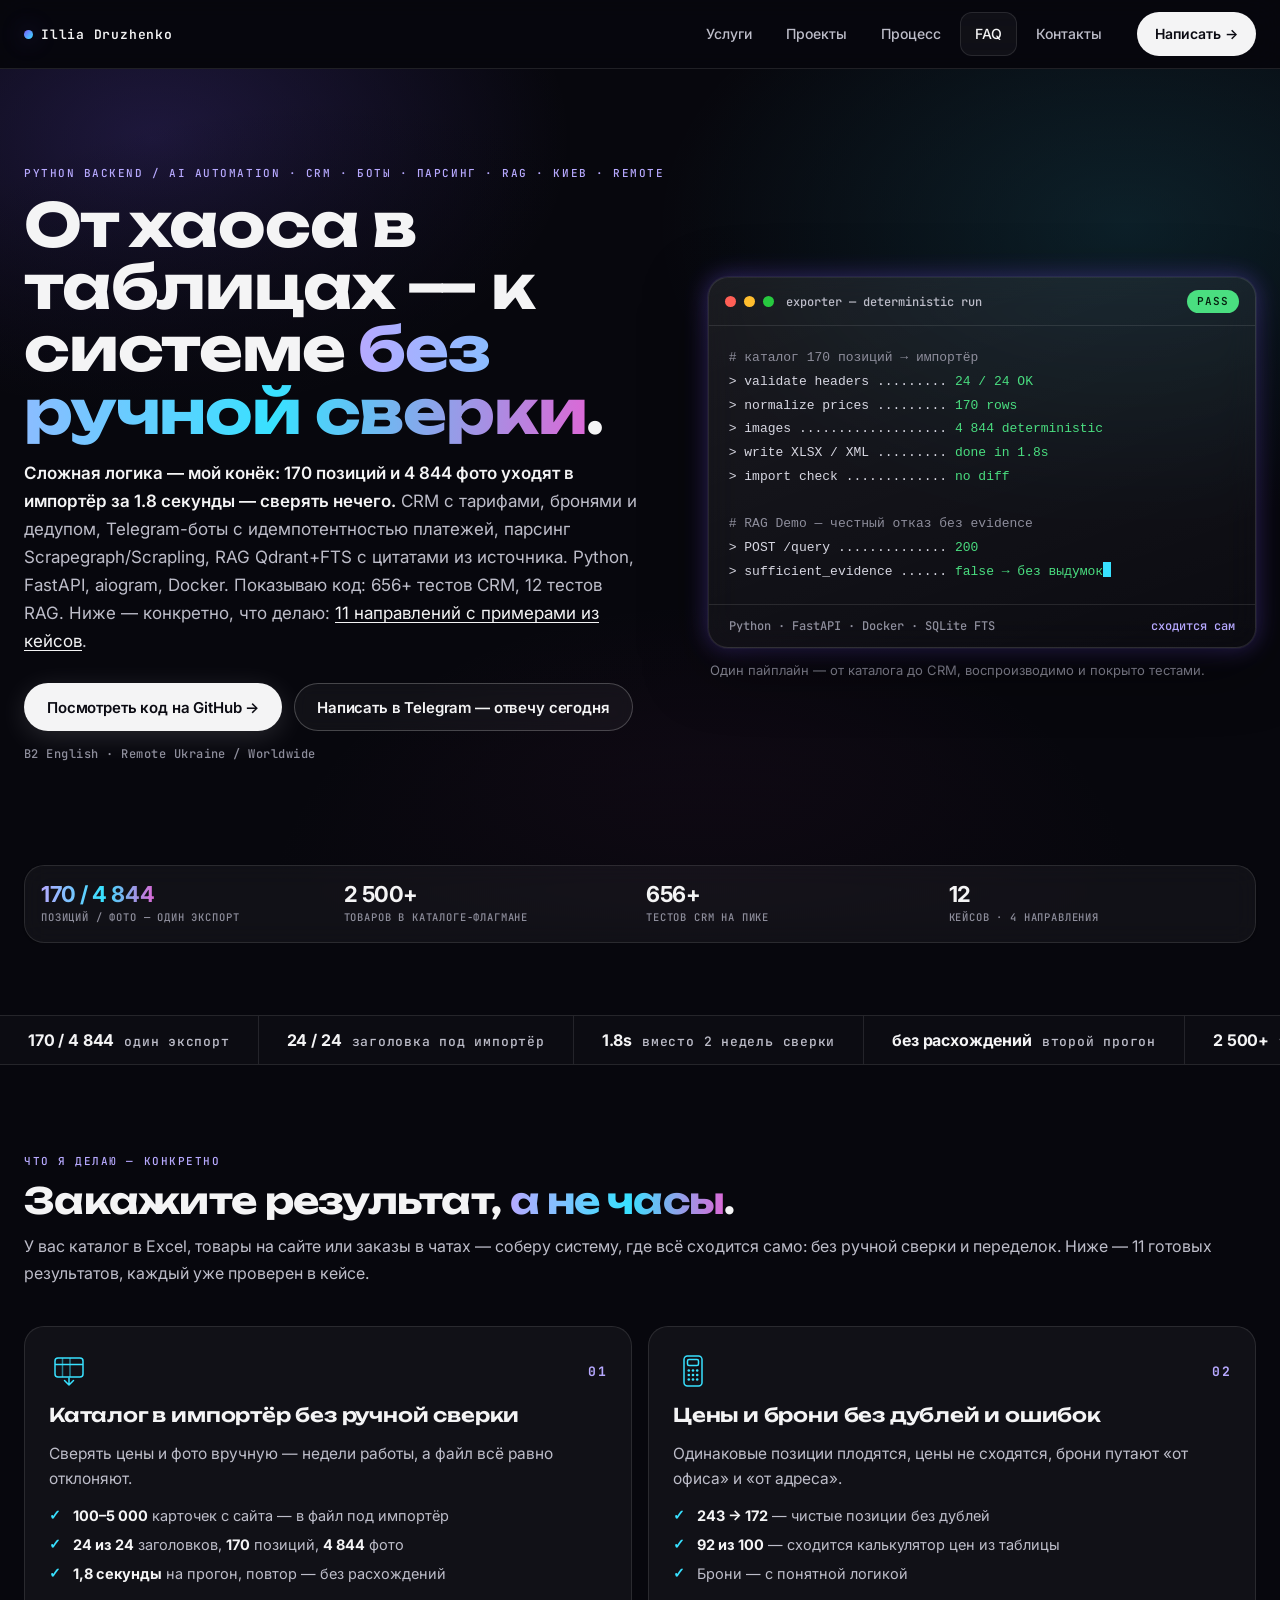
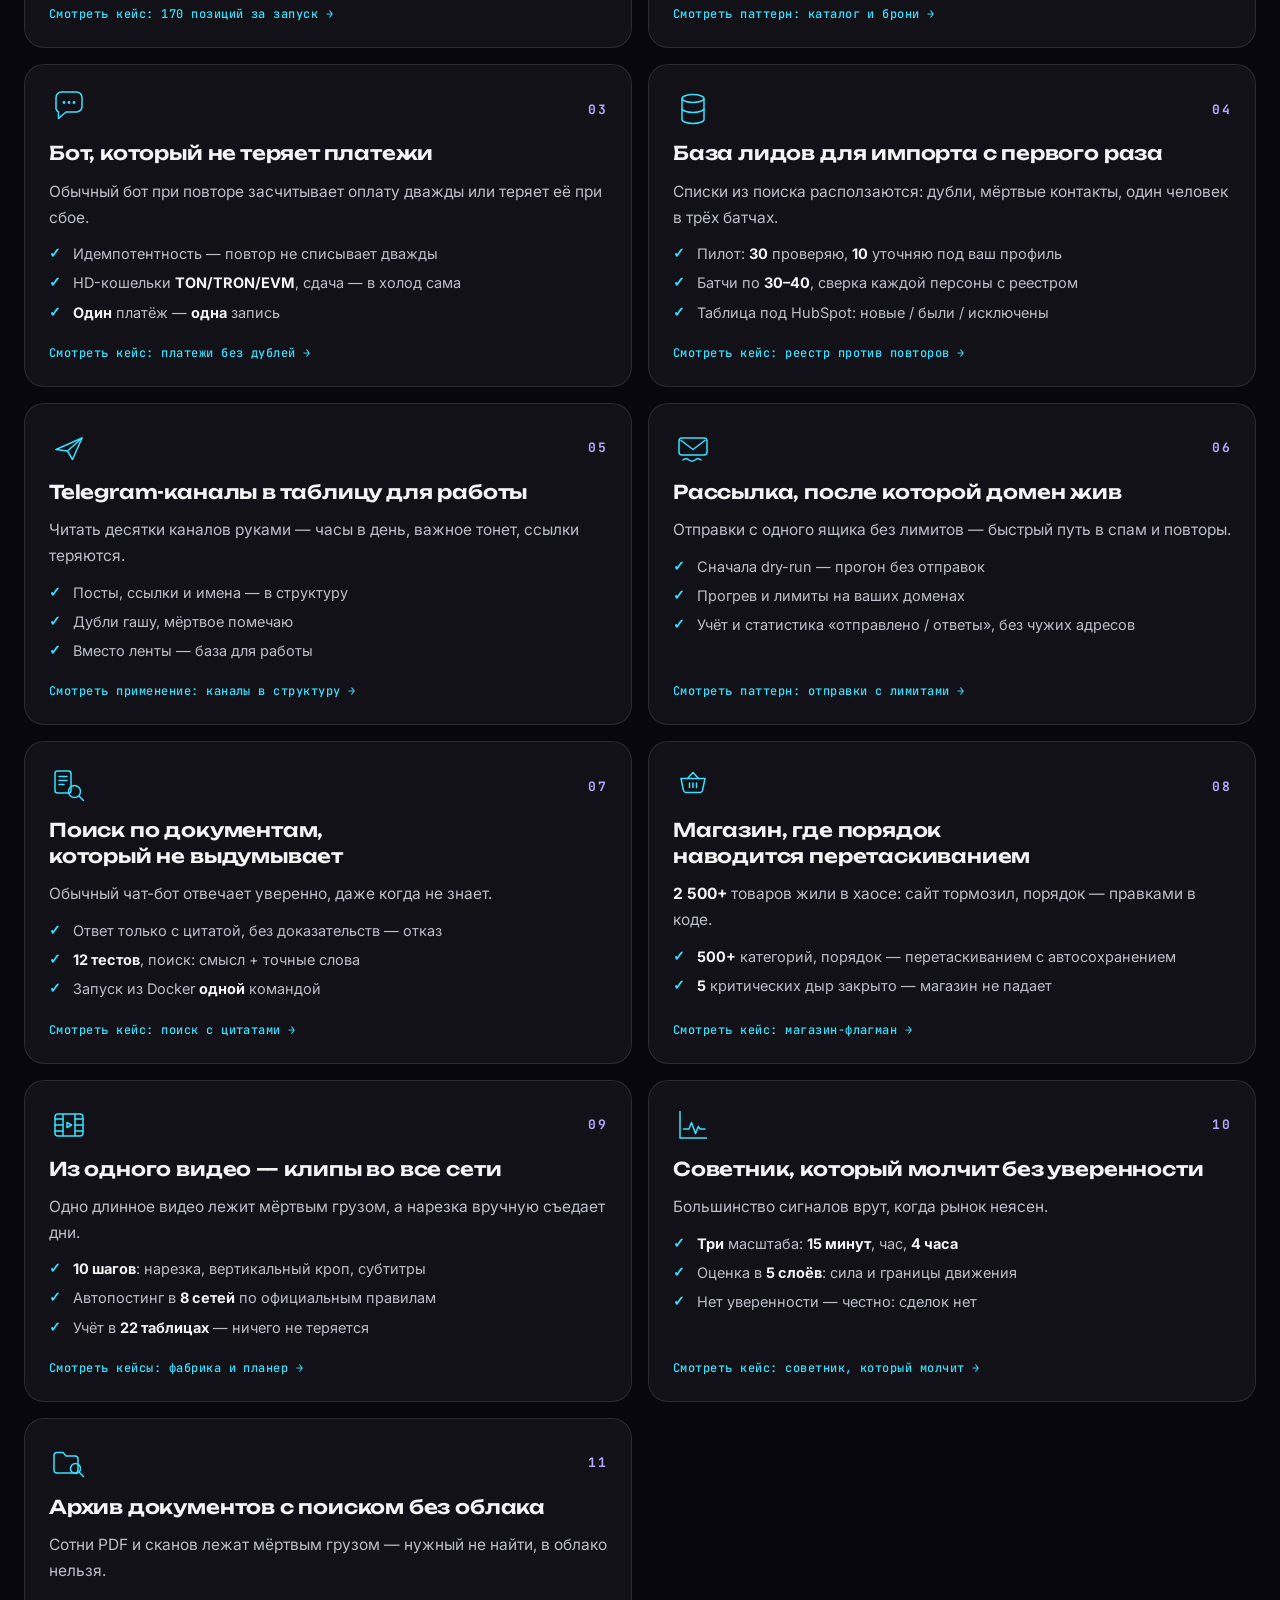
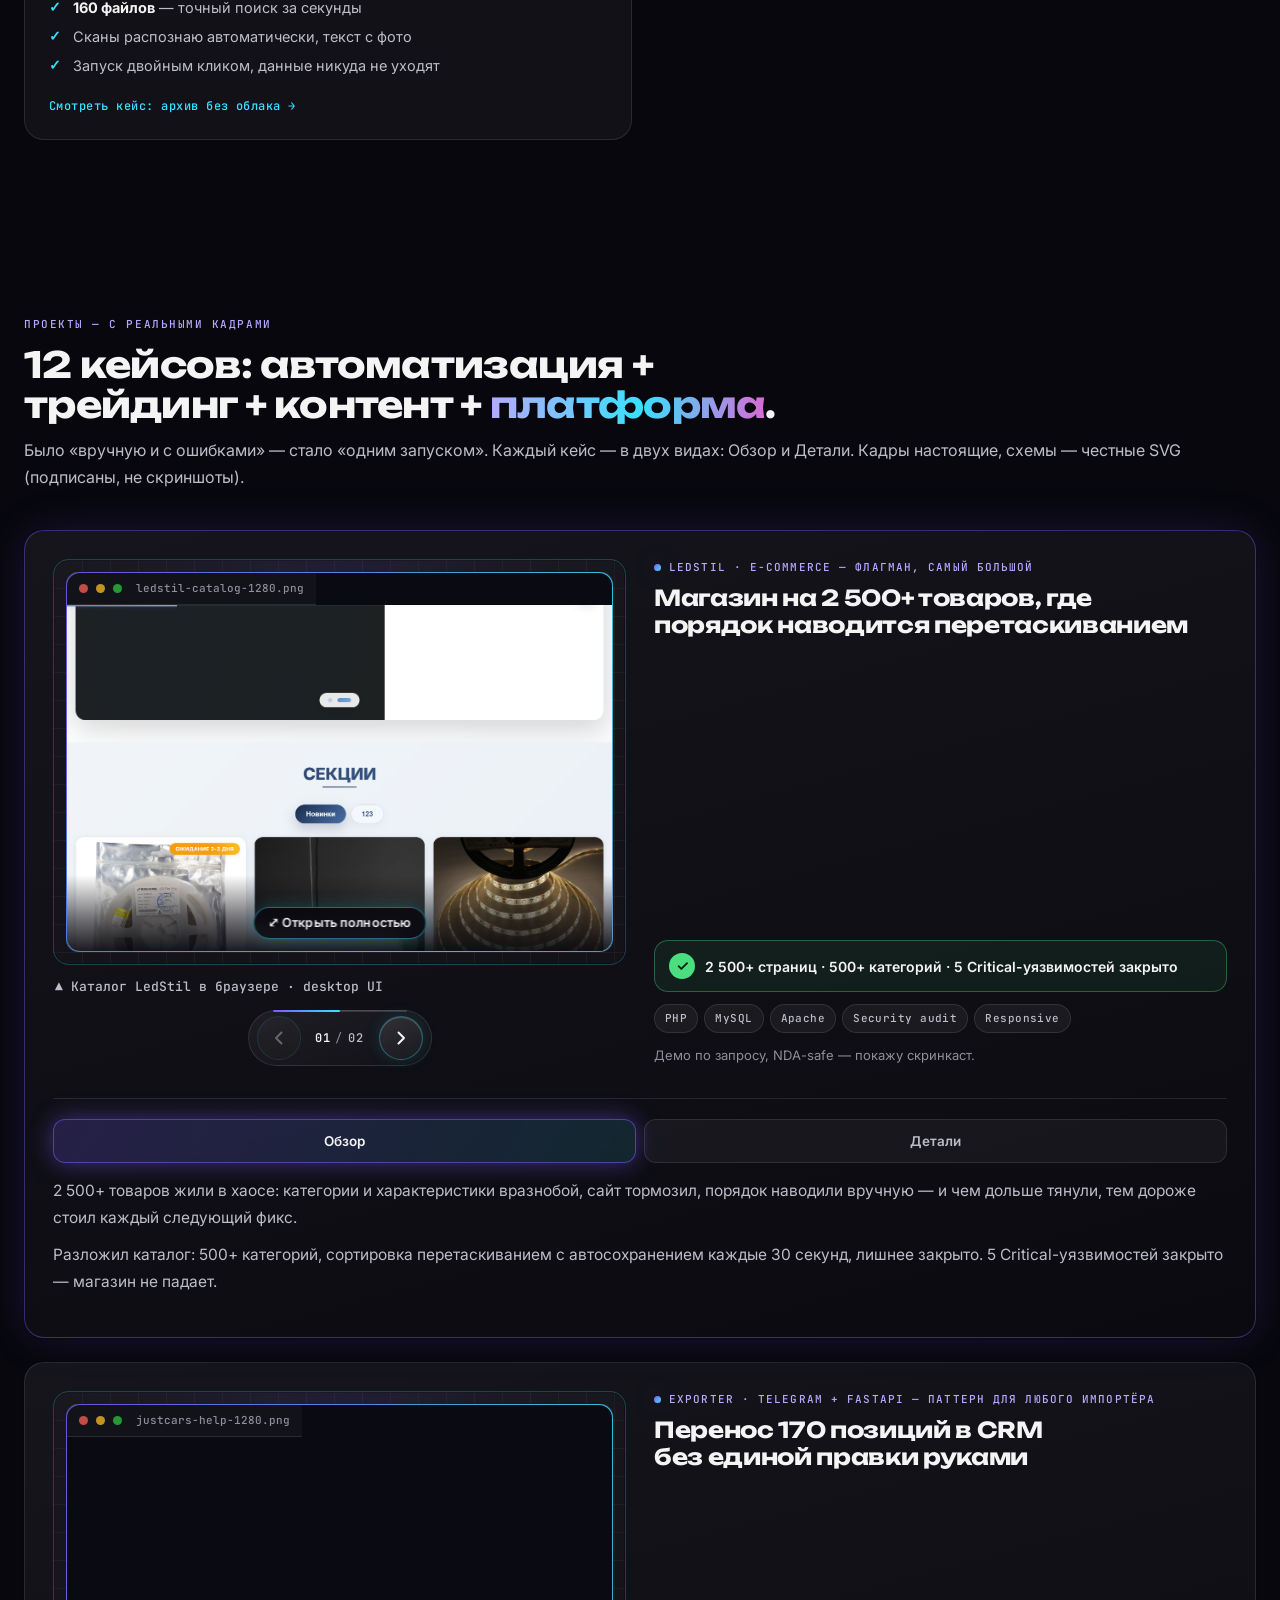
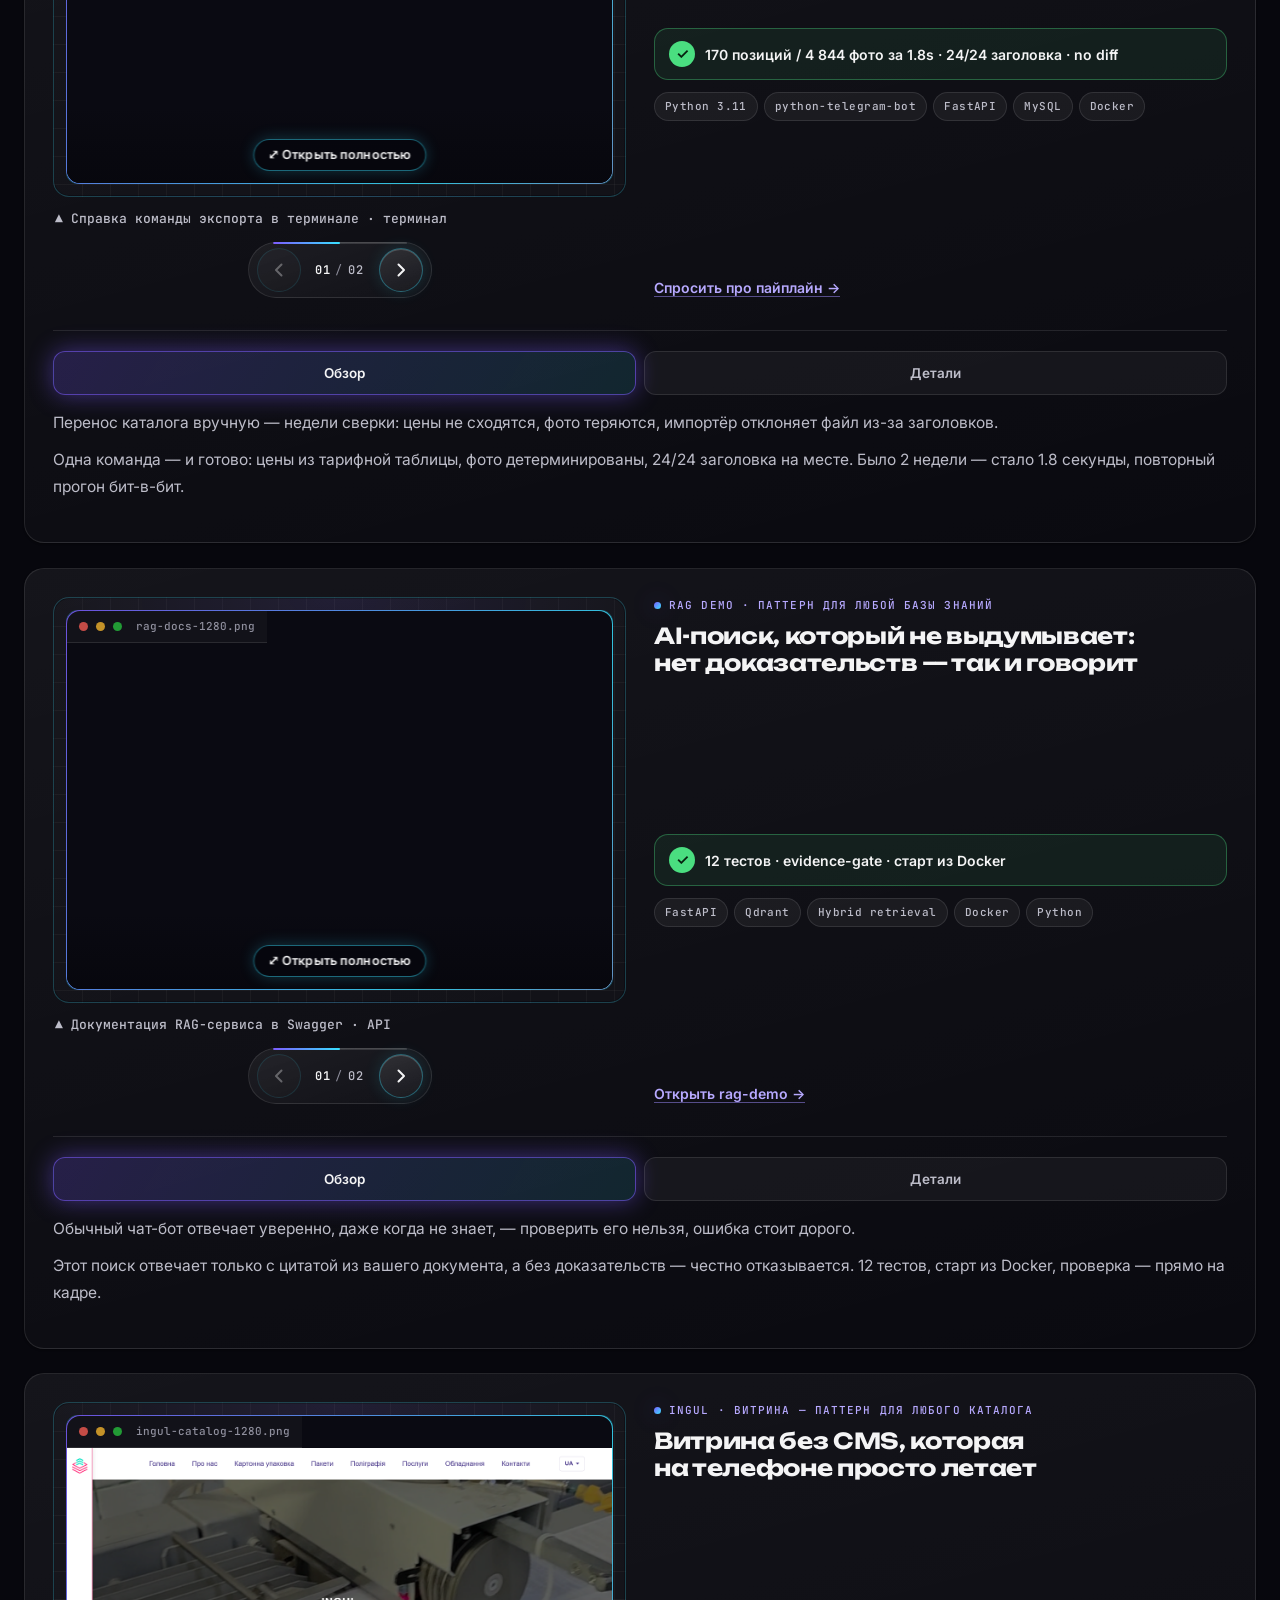
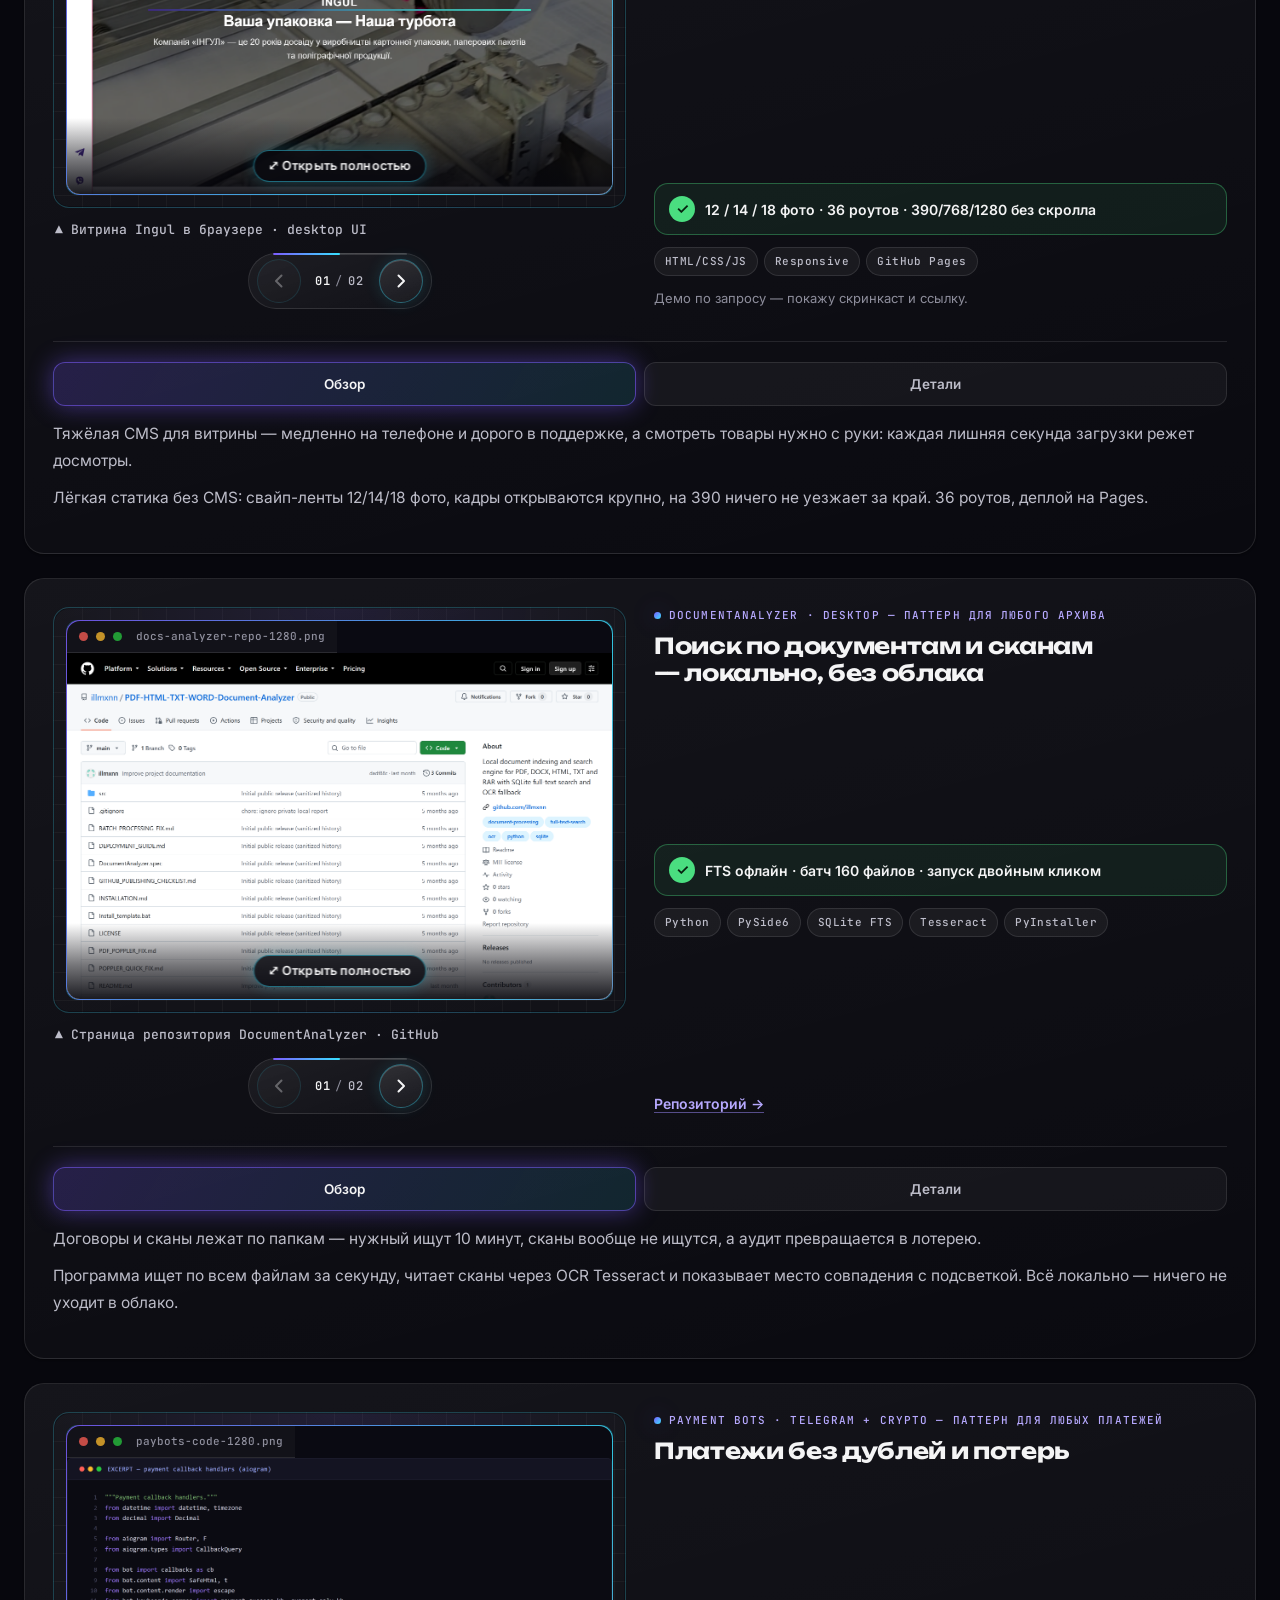
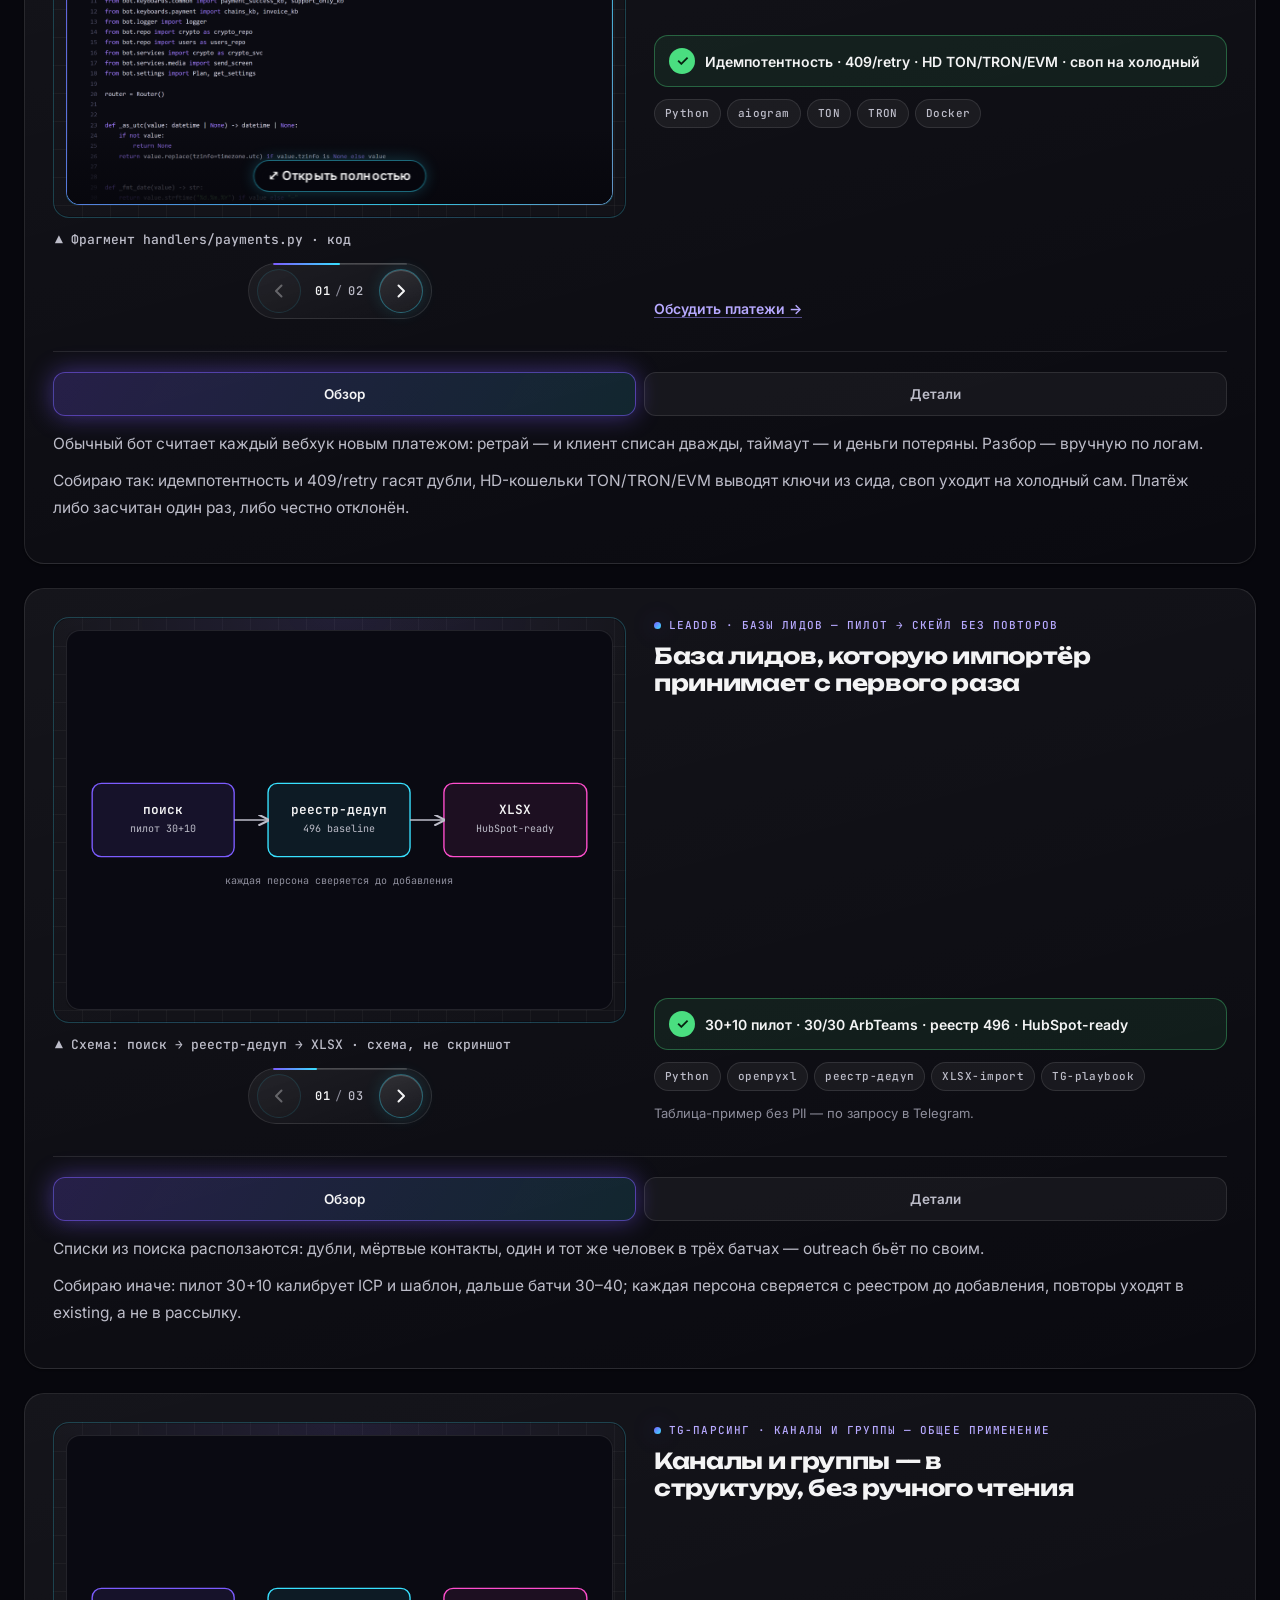
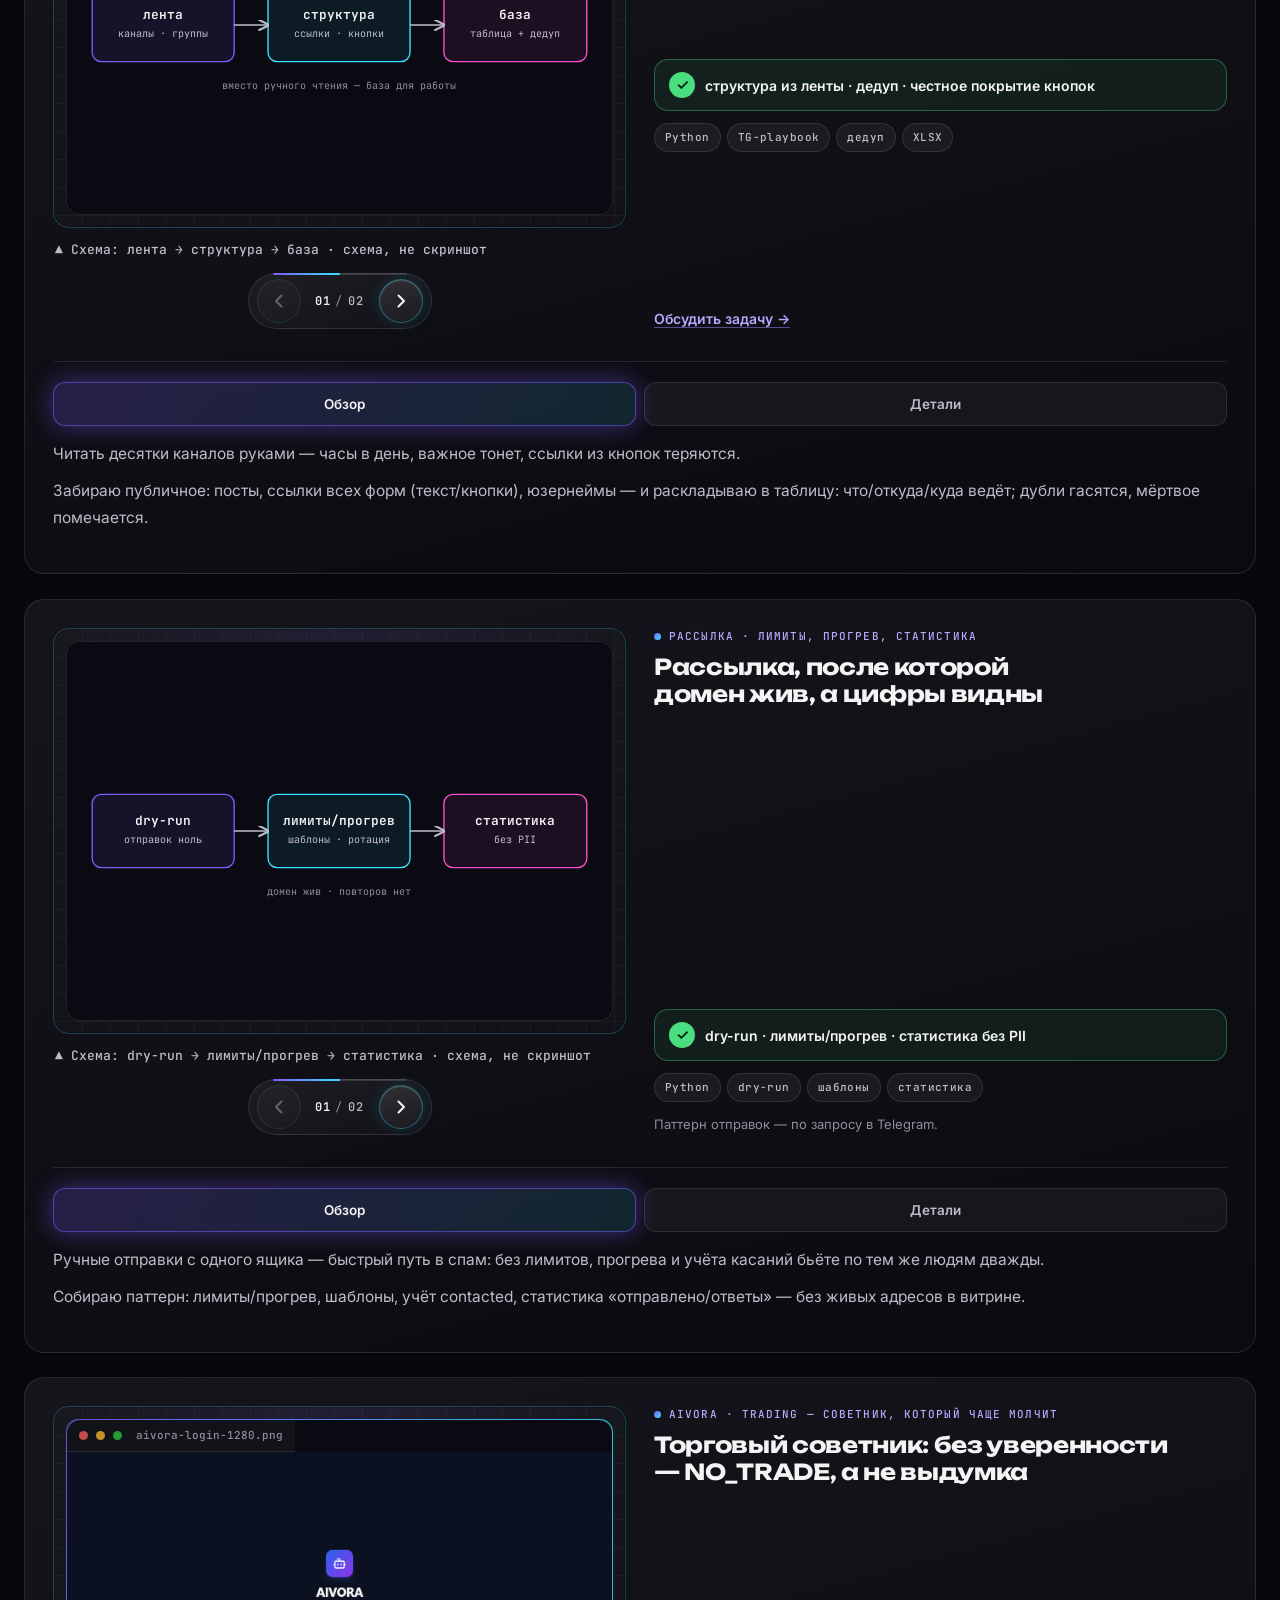
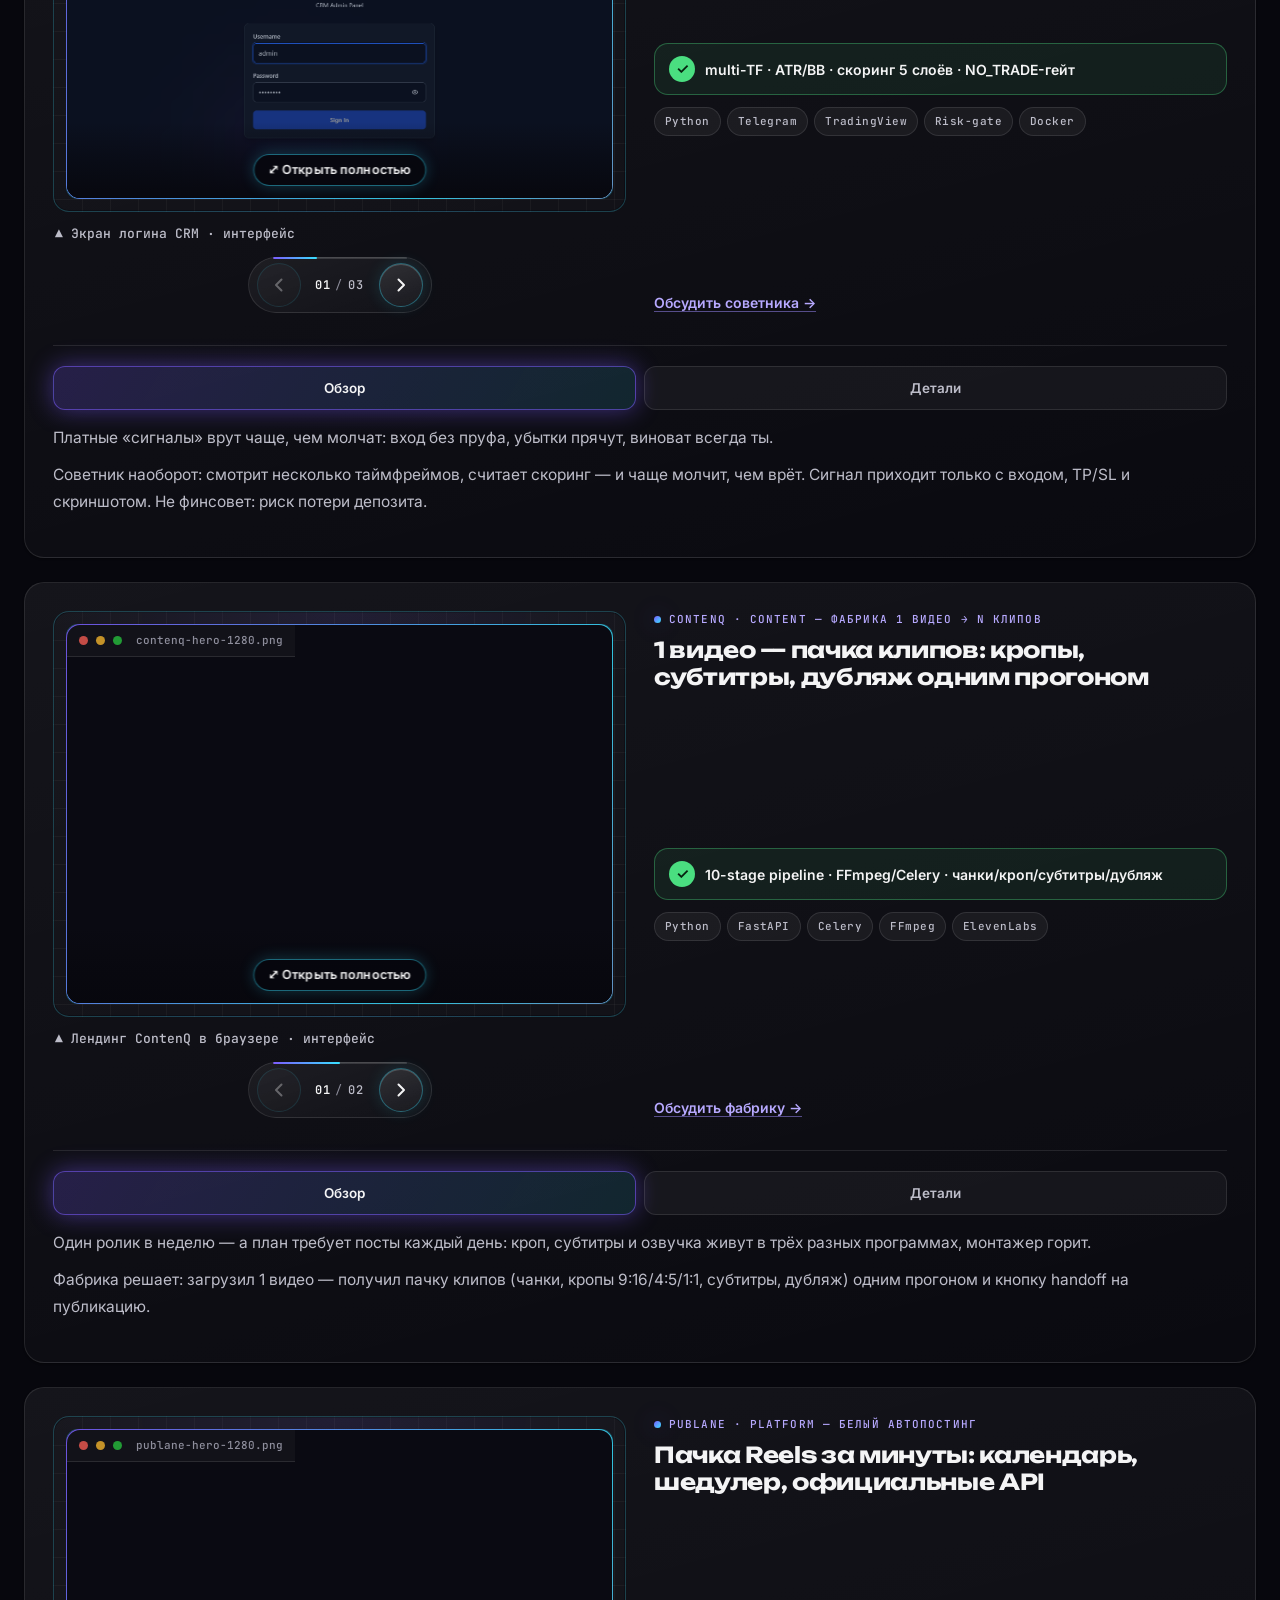
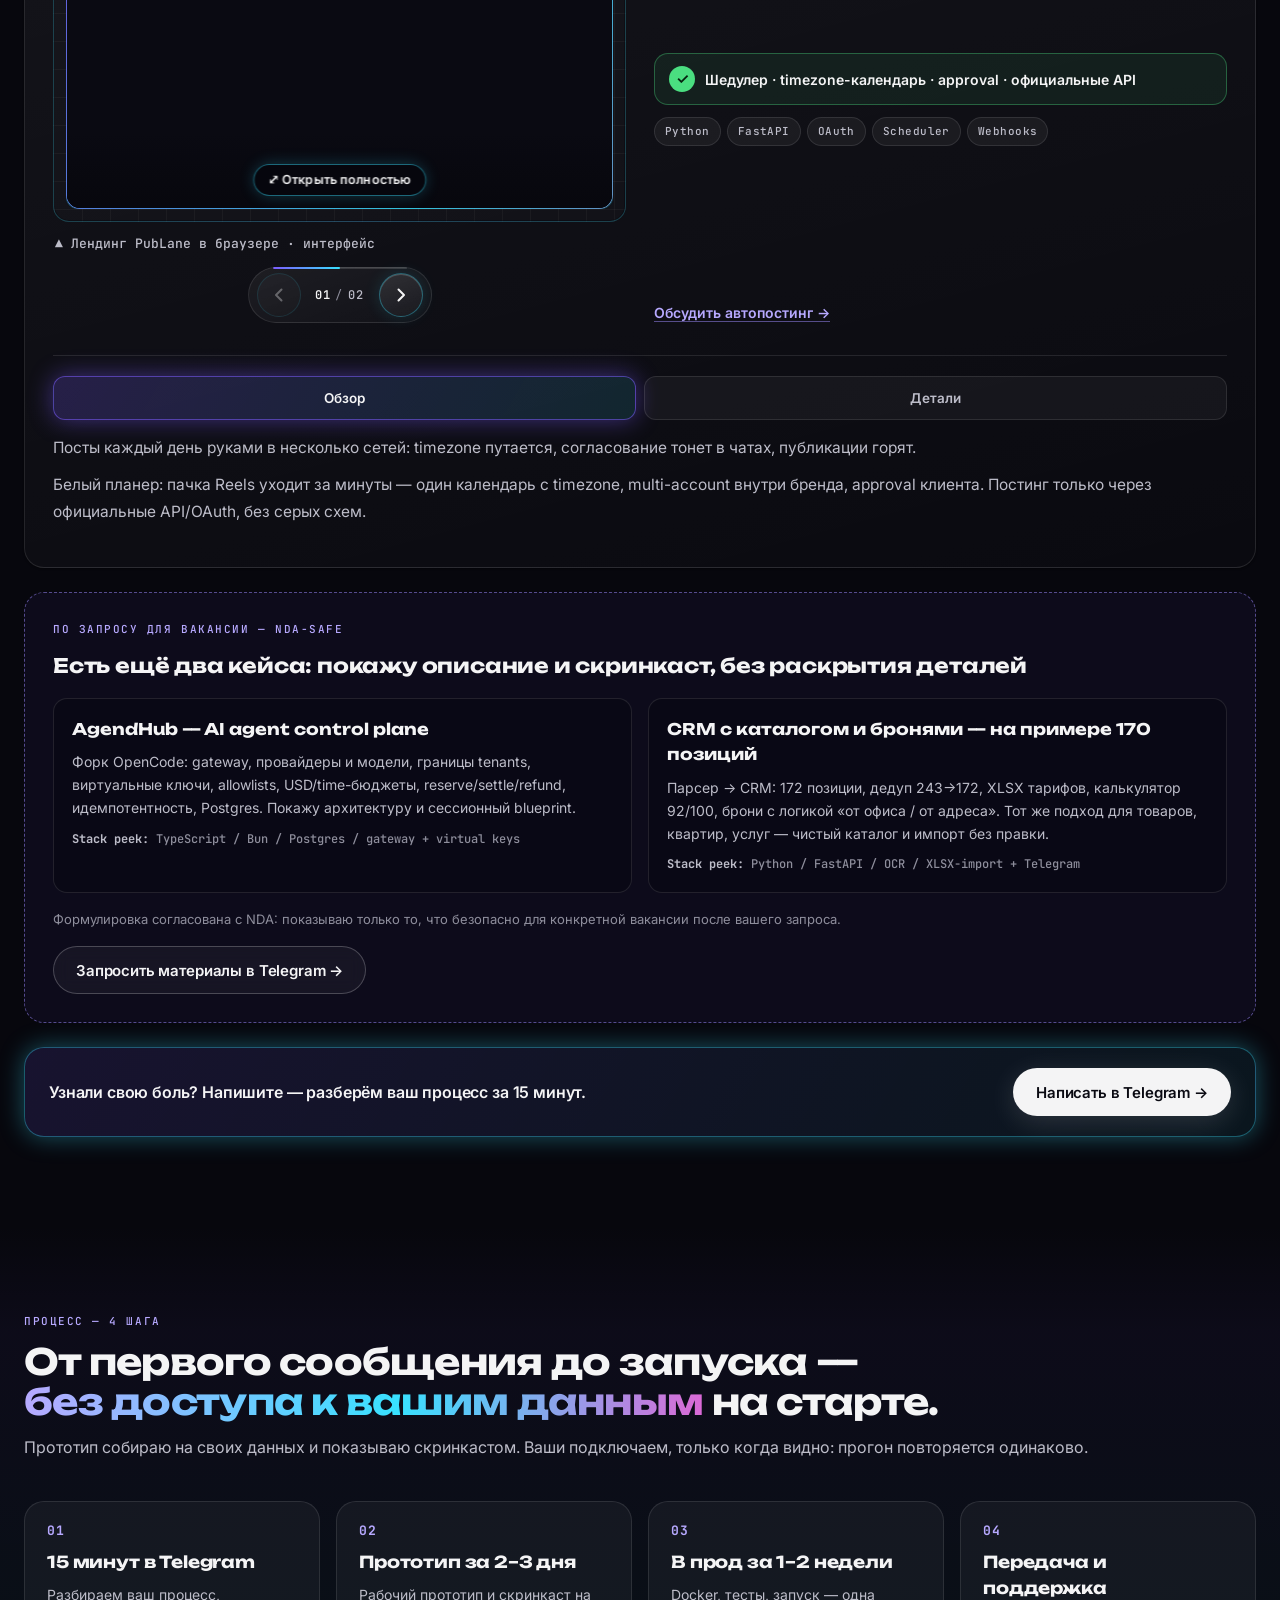
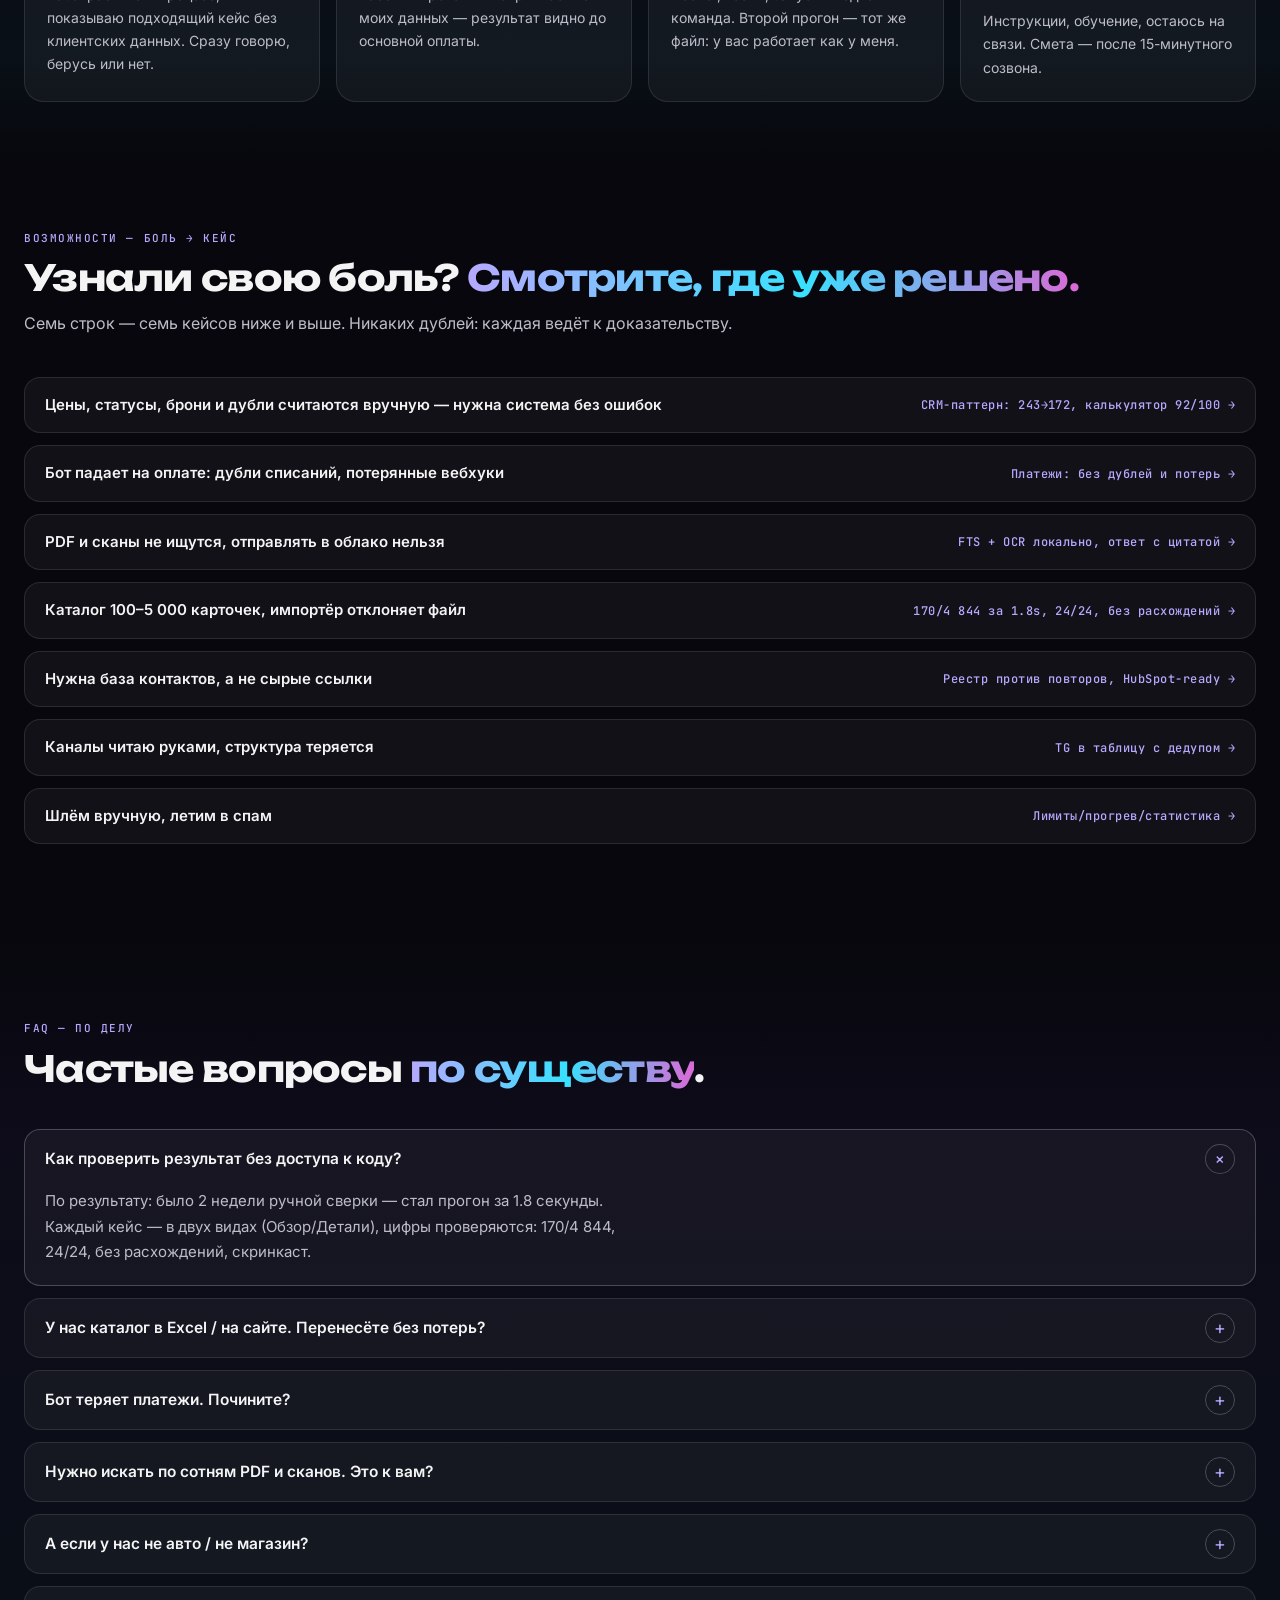
==== commit 30be7864: "Add social preview image (og:image 1200x627)" ====
--- a/index.html
+++ b/index.html
@@ -9,6 +9,13 @@
   <meta property="og:title" content="Illia Druzhenko — от хаоса в таблицах к порядку без сверок" />
   <meta property="og:description" content="170 позиций и 4 844 фото за один запуск. CRM, Telegram-боты, парсинг, RAG. Показываю код, а не лозунги." />
   <meta property="og:type" content="website" />
+  <meta property="og:url" content="https://illmxnn.github.io/" />
+  <meta property="og:image" content="https://illmxnn.github.io/assets/shots/linkedin-hero-1200x627.jpg" />
+  <meta property="og:image:width" content="1200" />
+  <meta property="og:image:height" content="627" />
+  <meta property="og:image:type" content="image/jpeg" />
+  <meta name="twitter:card" content="summary_large_image" />
+  <meta name="twitter:image" content="https://illmxnn.github.io/assets/shots/linkedin-hero-1200x627.jpg" />
   <link rel="preconnect" href="https://fonts.googleapis.com">
   <link rel="preconnect" href="https://fonts.gstatic.com" crossorigin>
   <link href="https://fonts.googleapis.com/css2?family=Inter:wght@400;500;600;700&family=JetBrains+Mono:wght@400;500;600&family=Unbounded:wght@500;600;700&display=swap" rel="stylesheet">
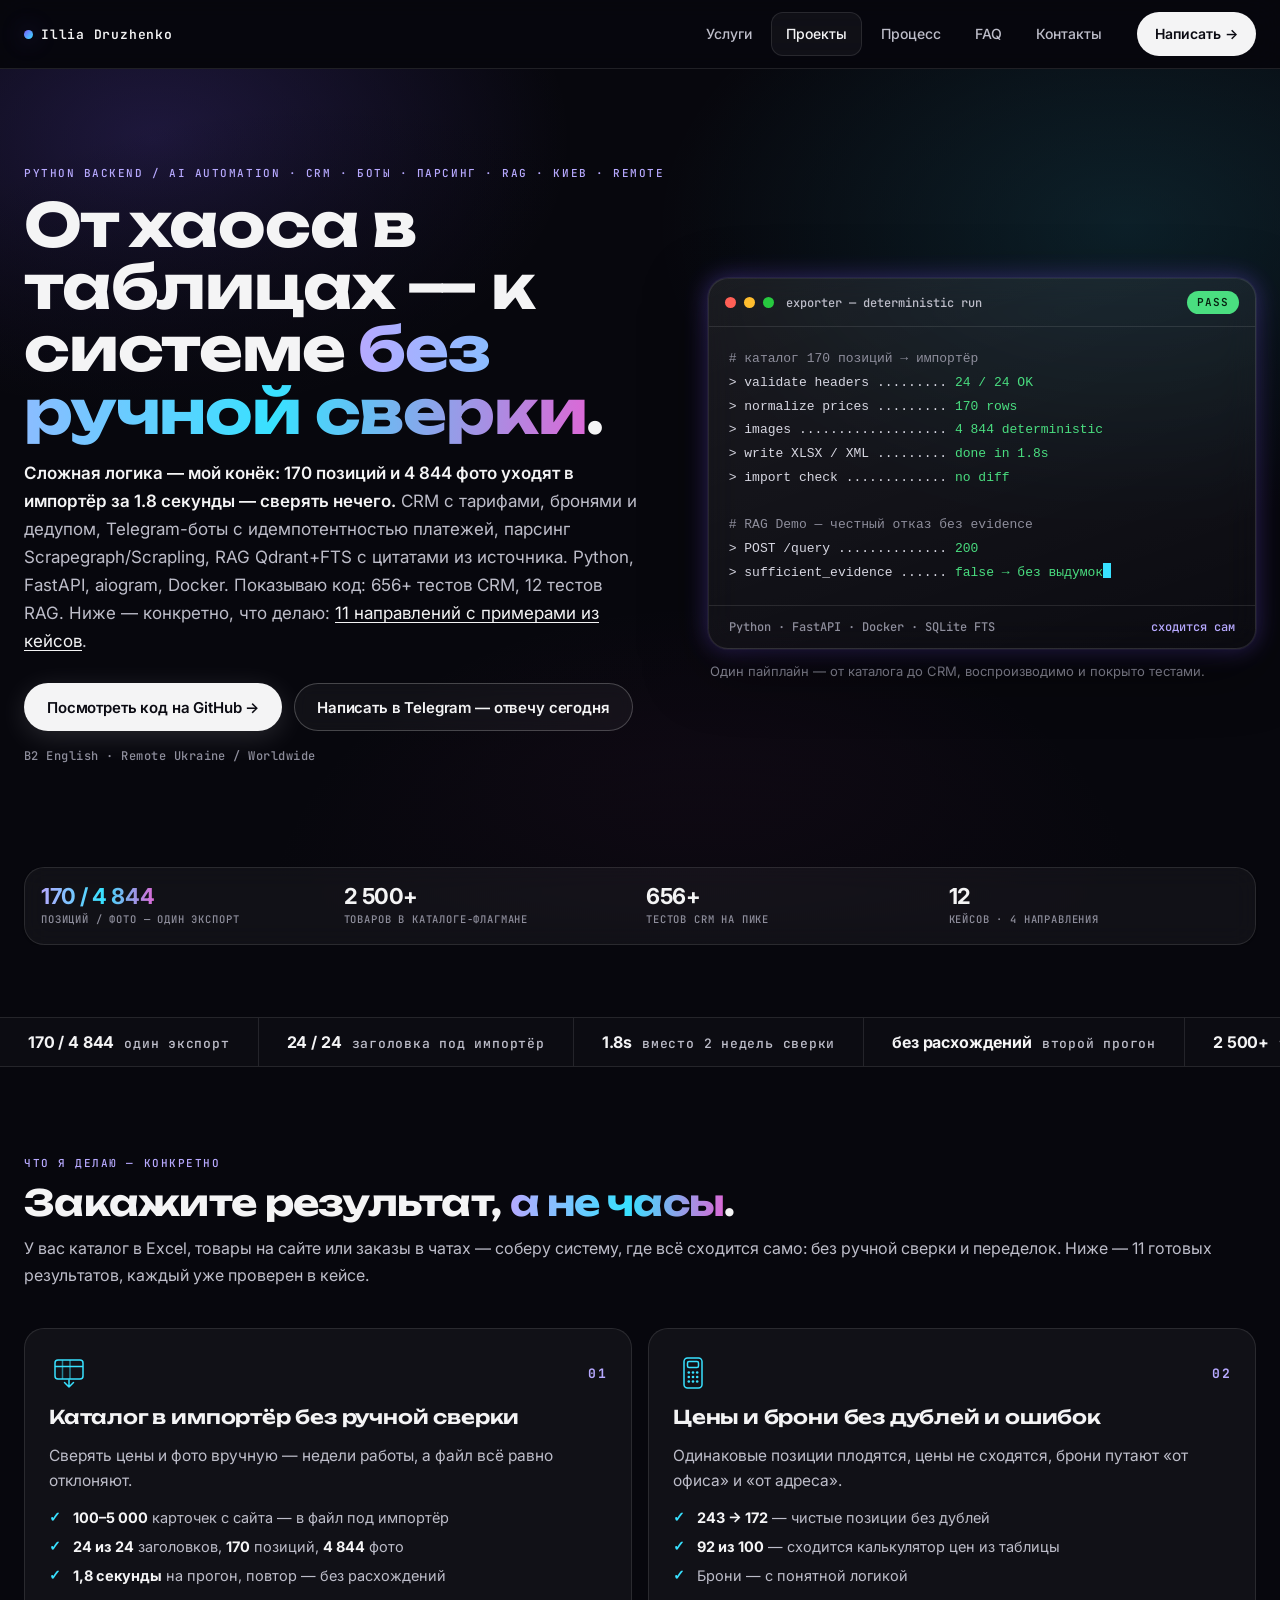
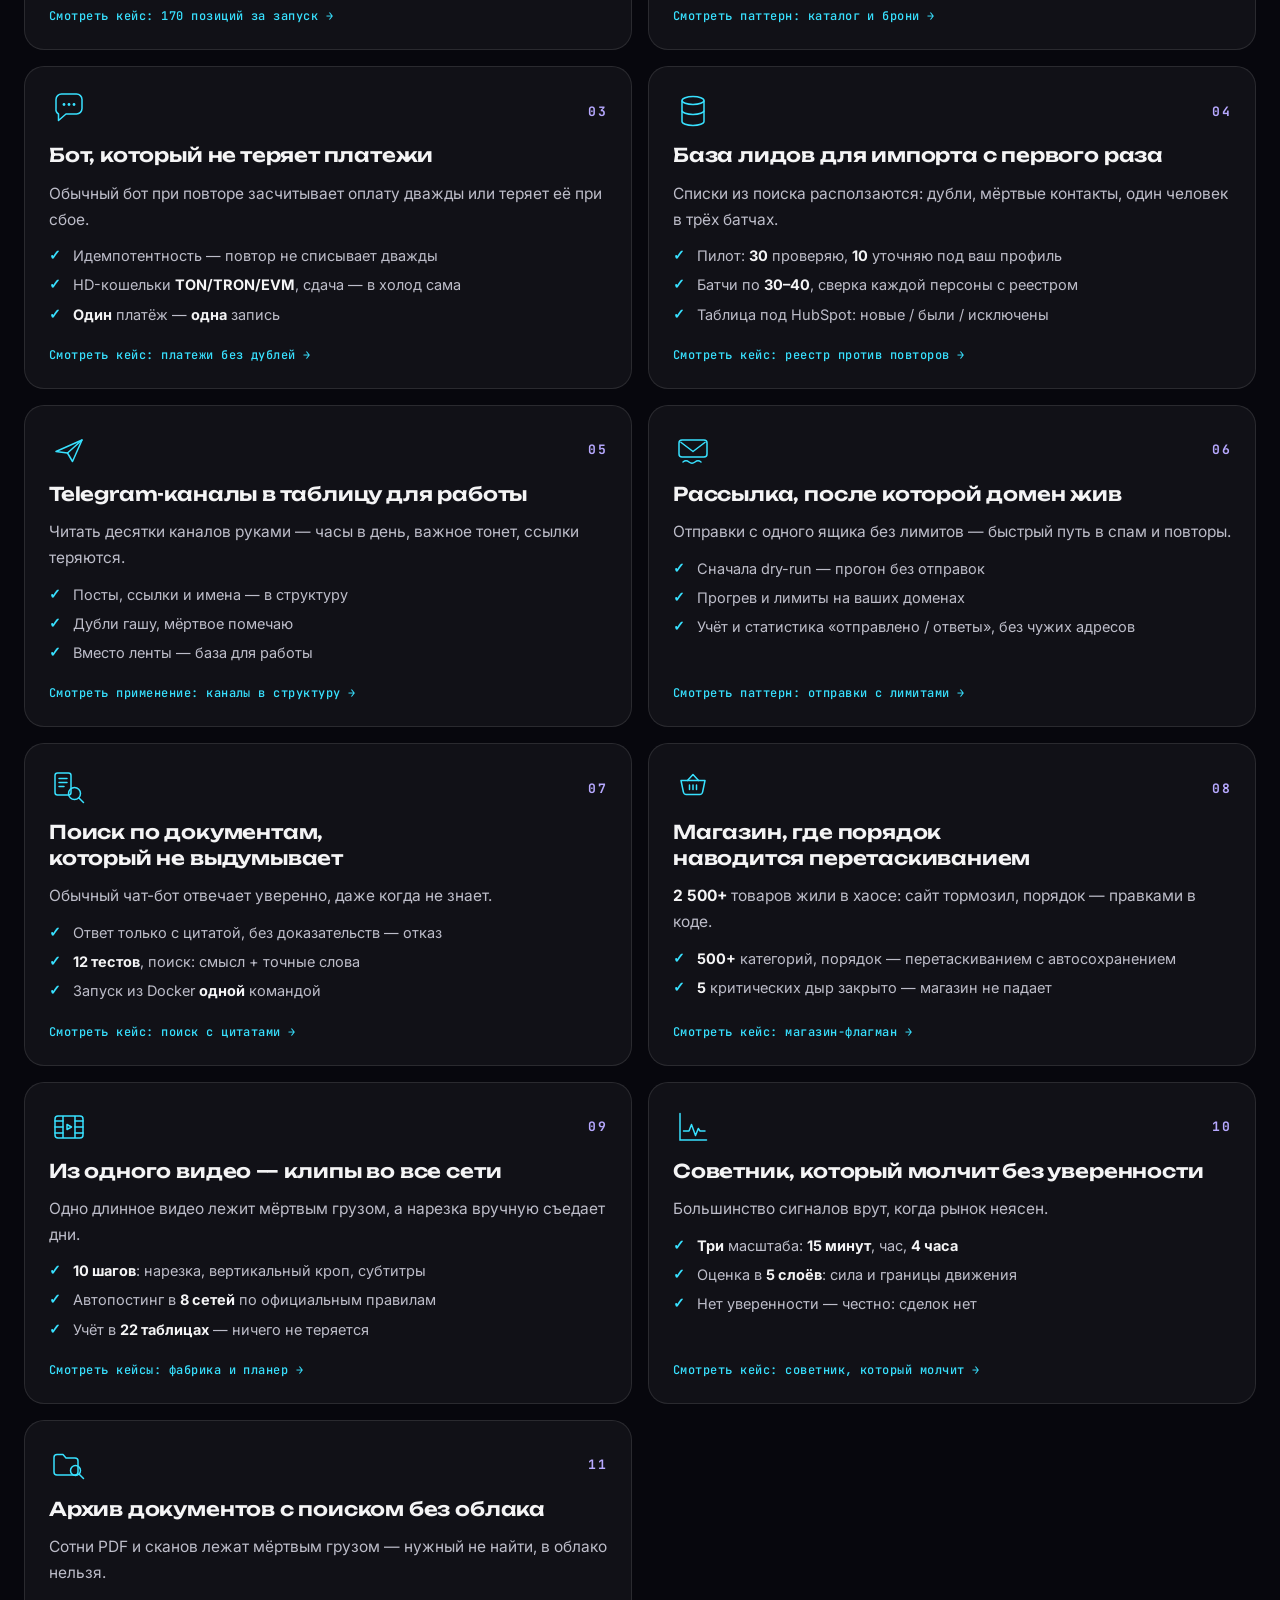
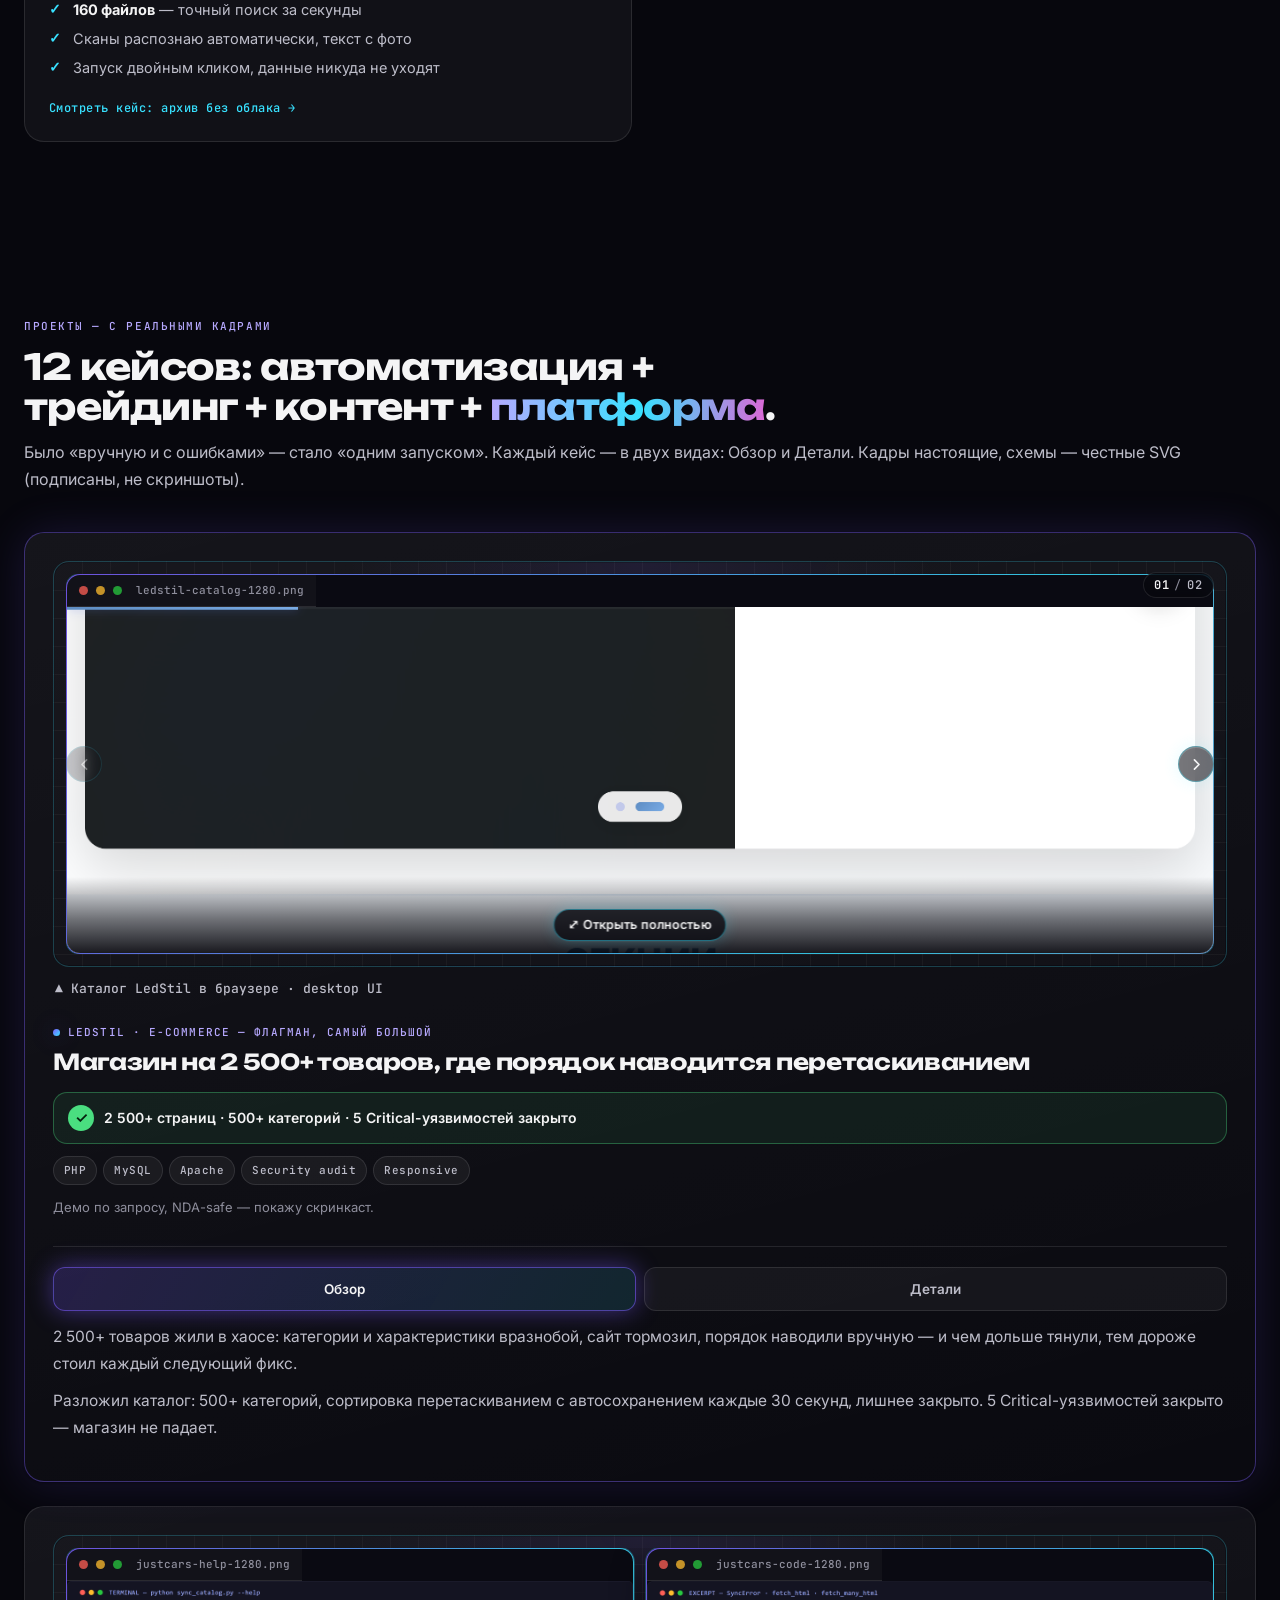
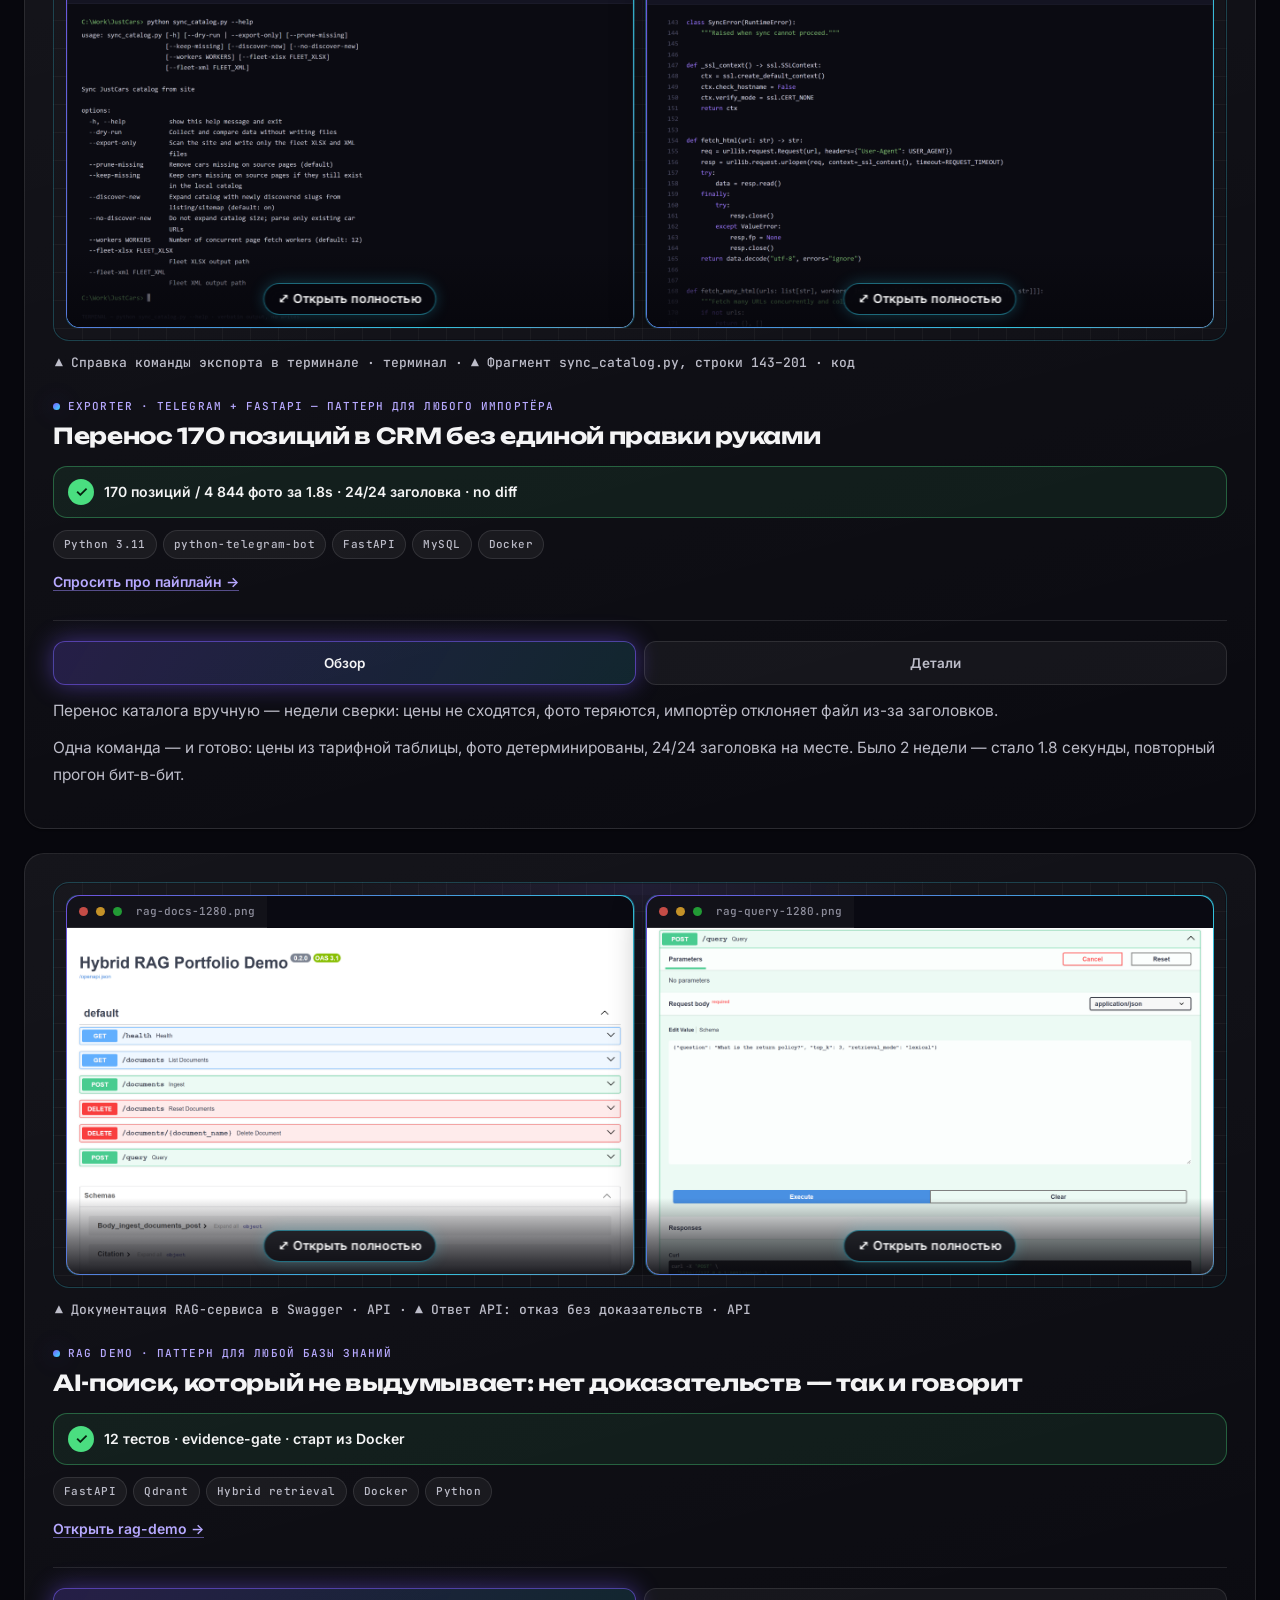
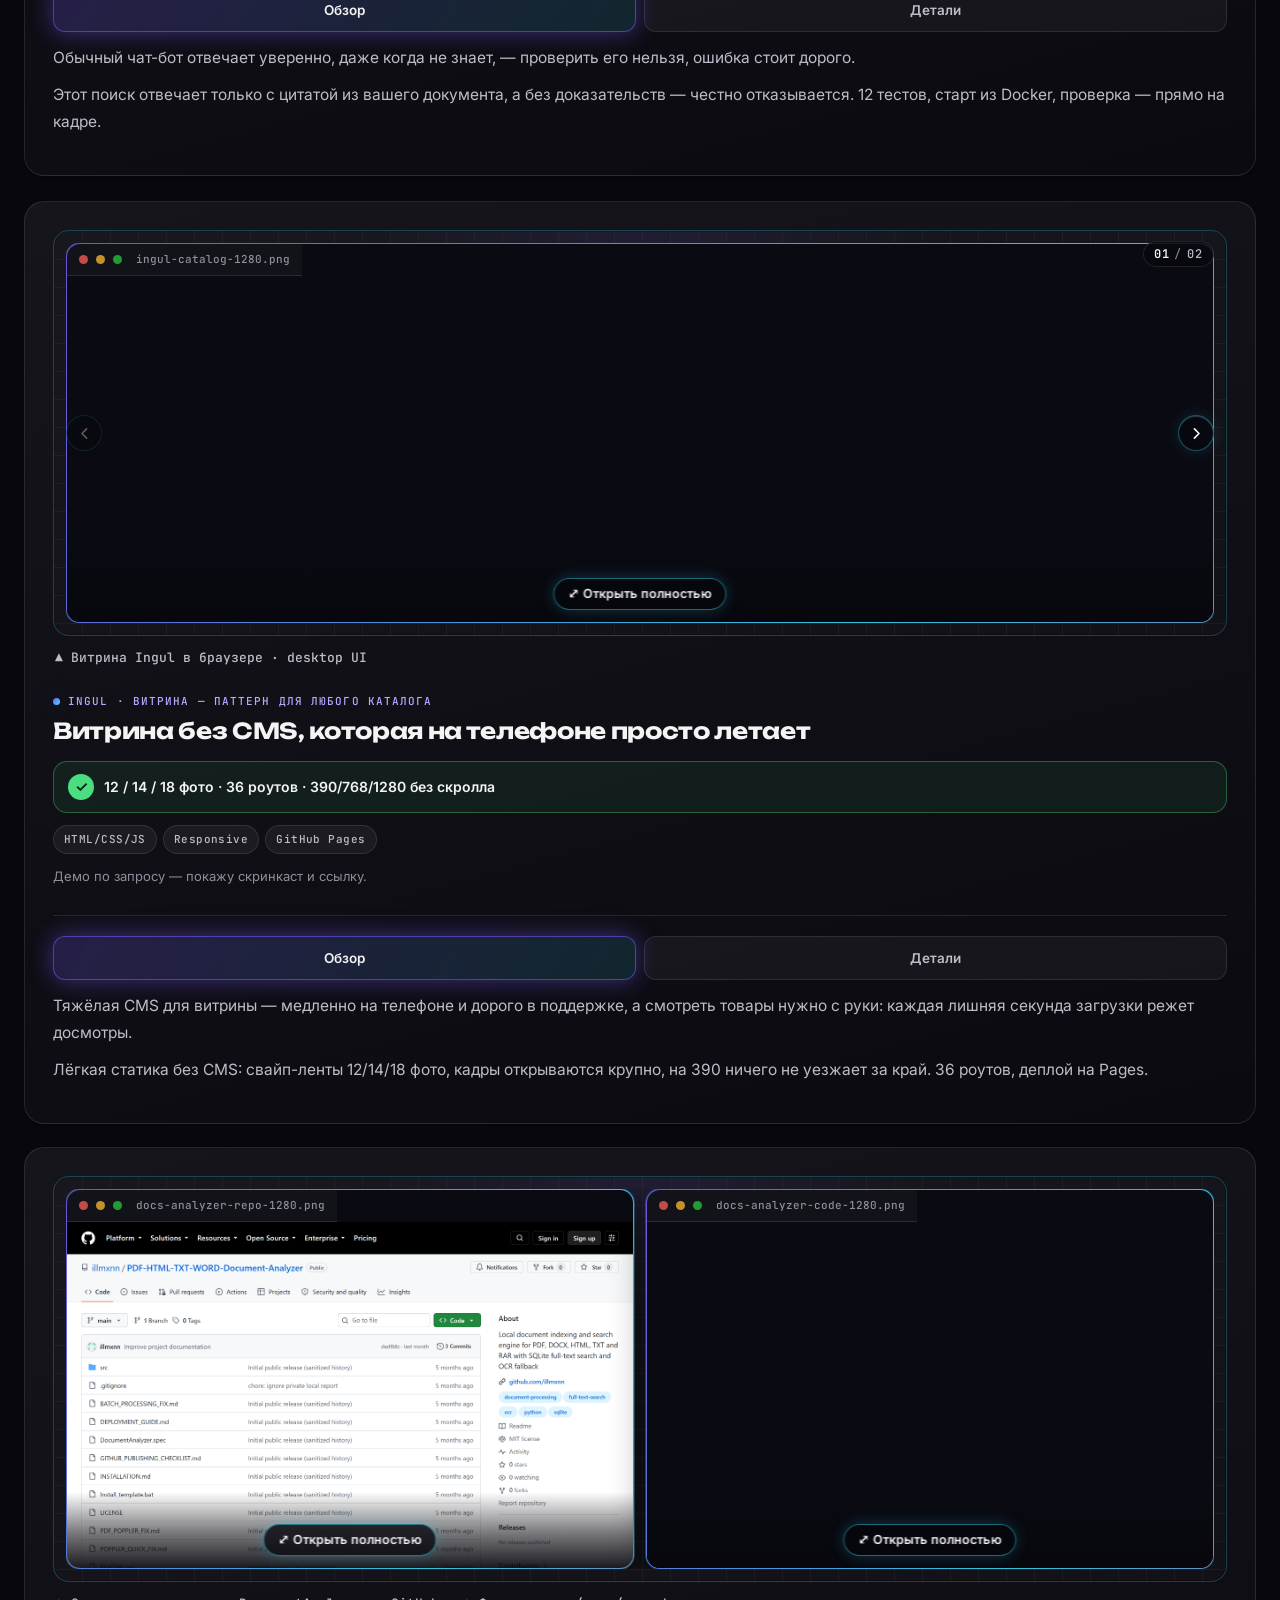
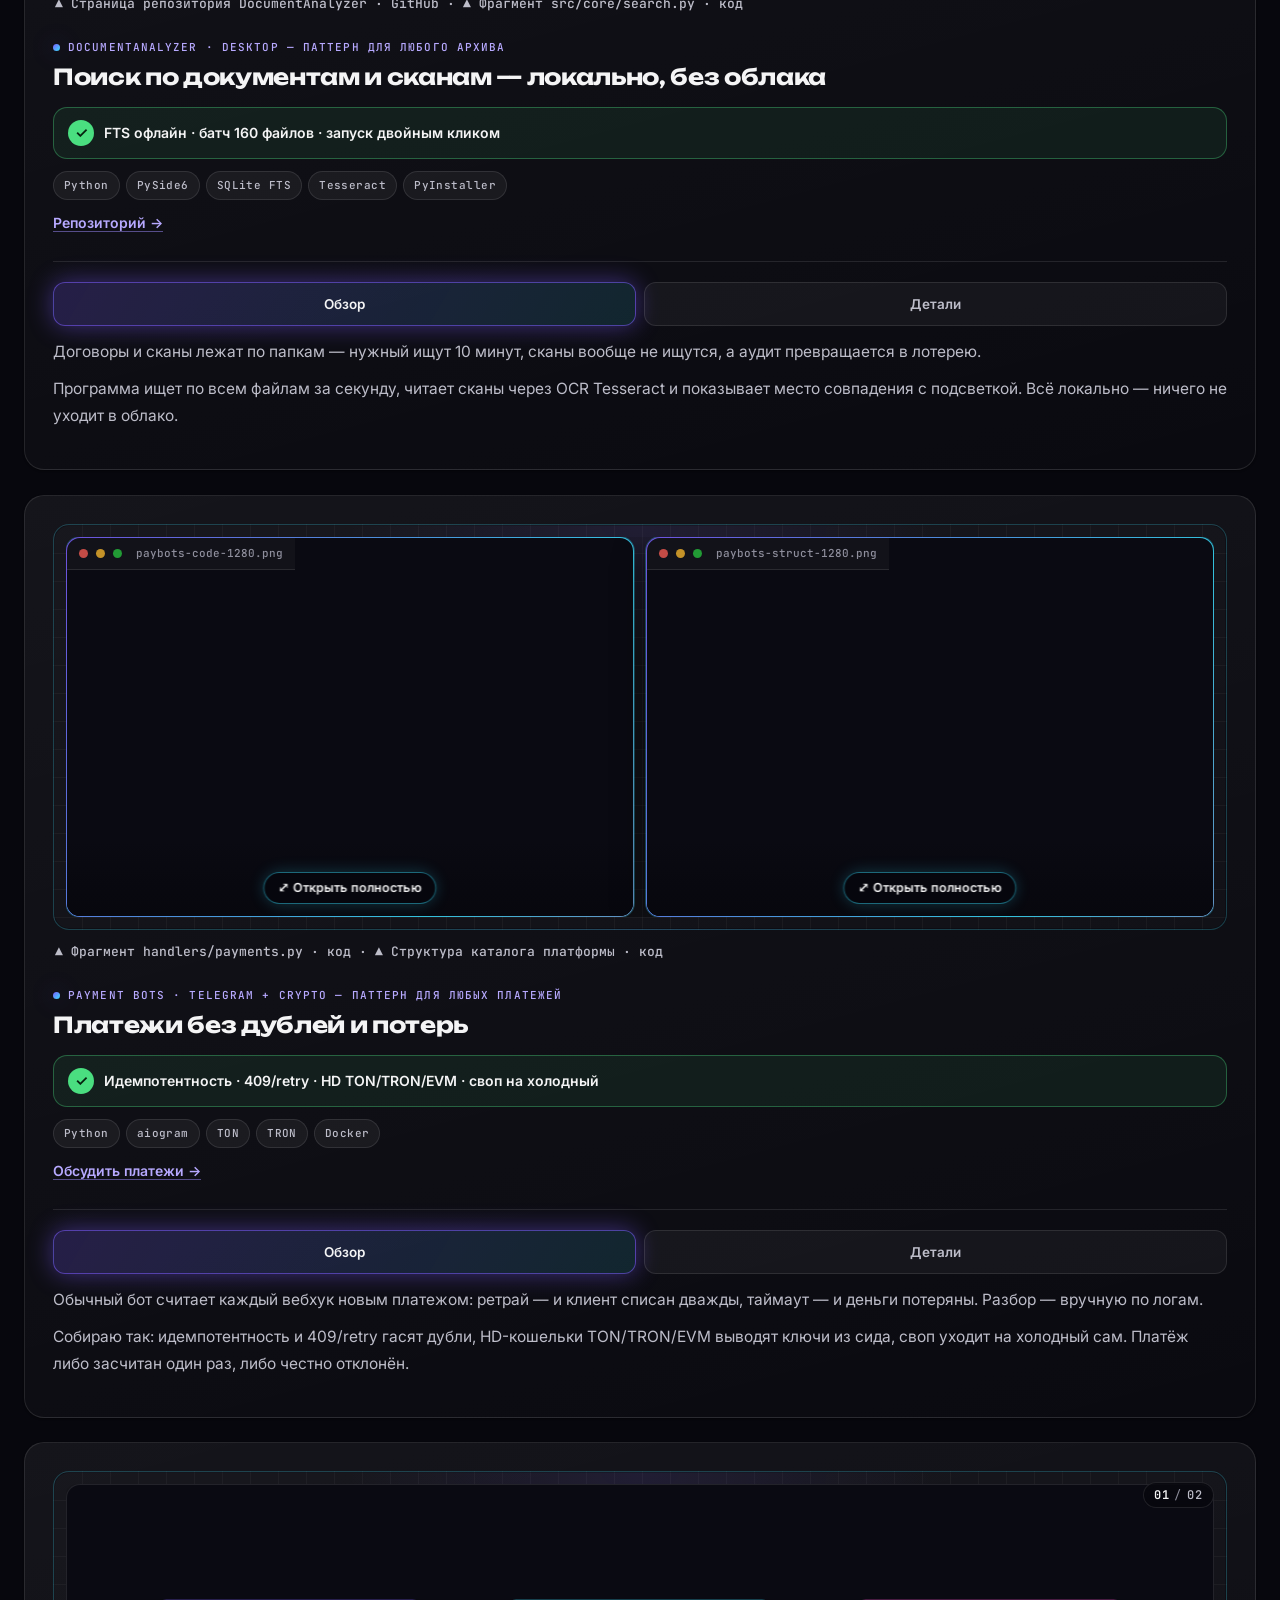
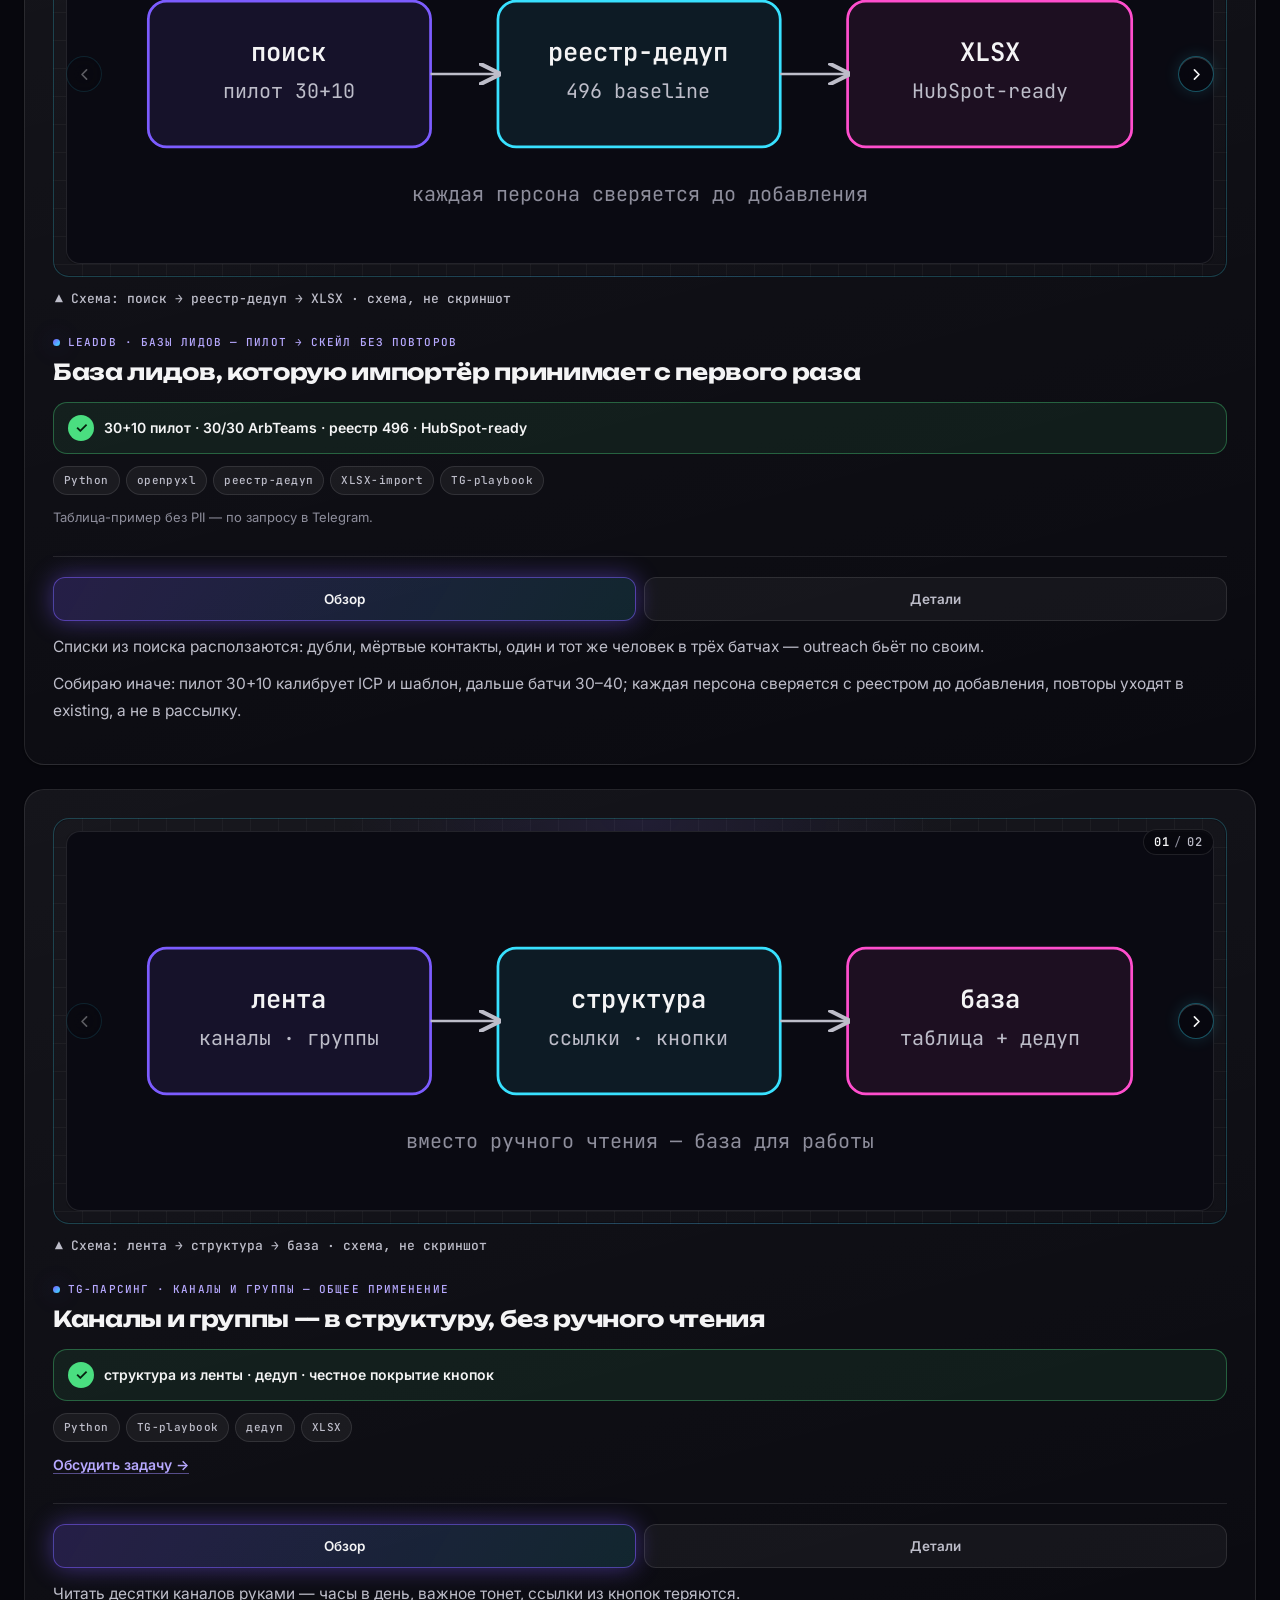
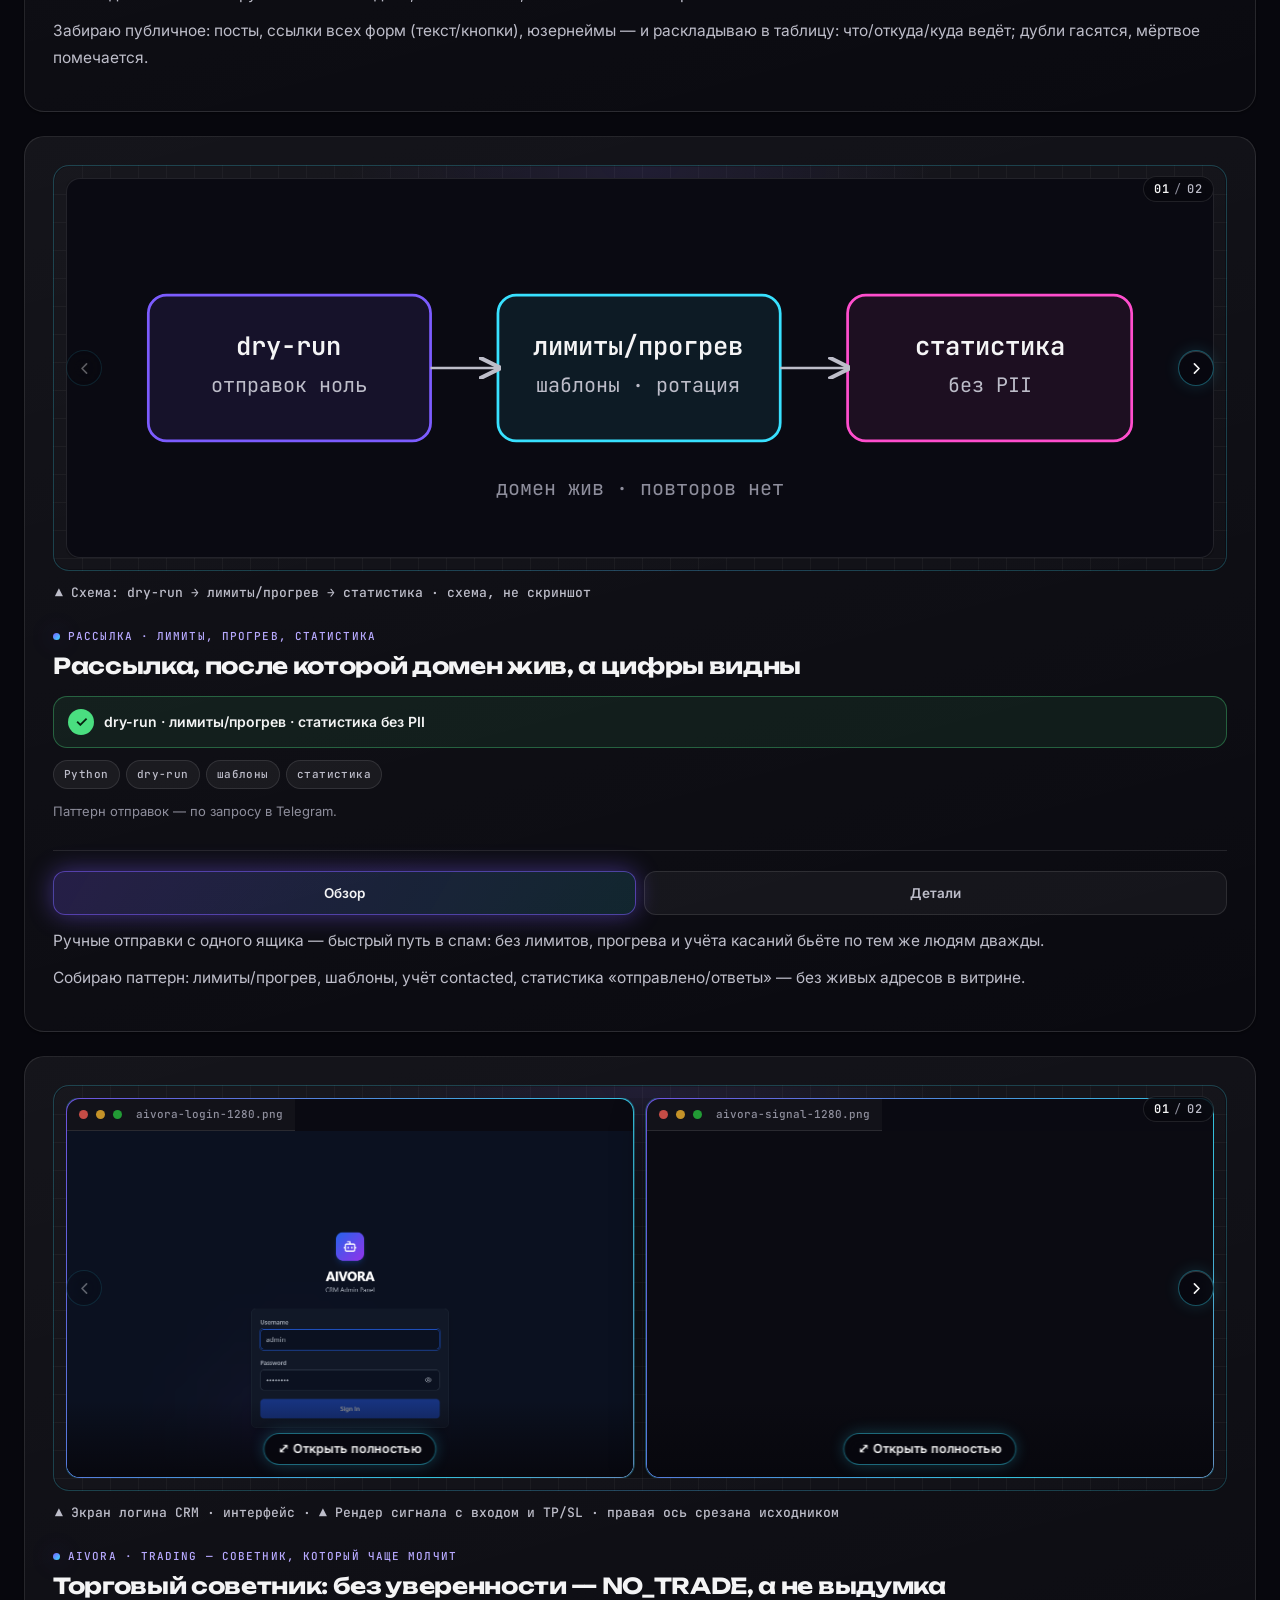
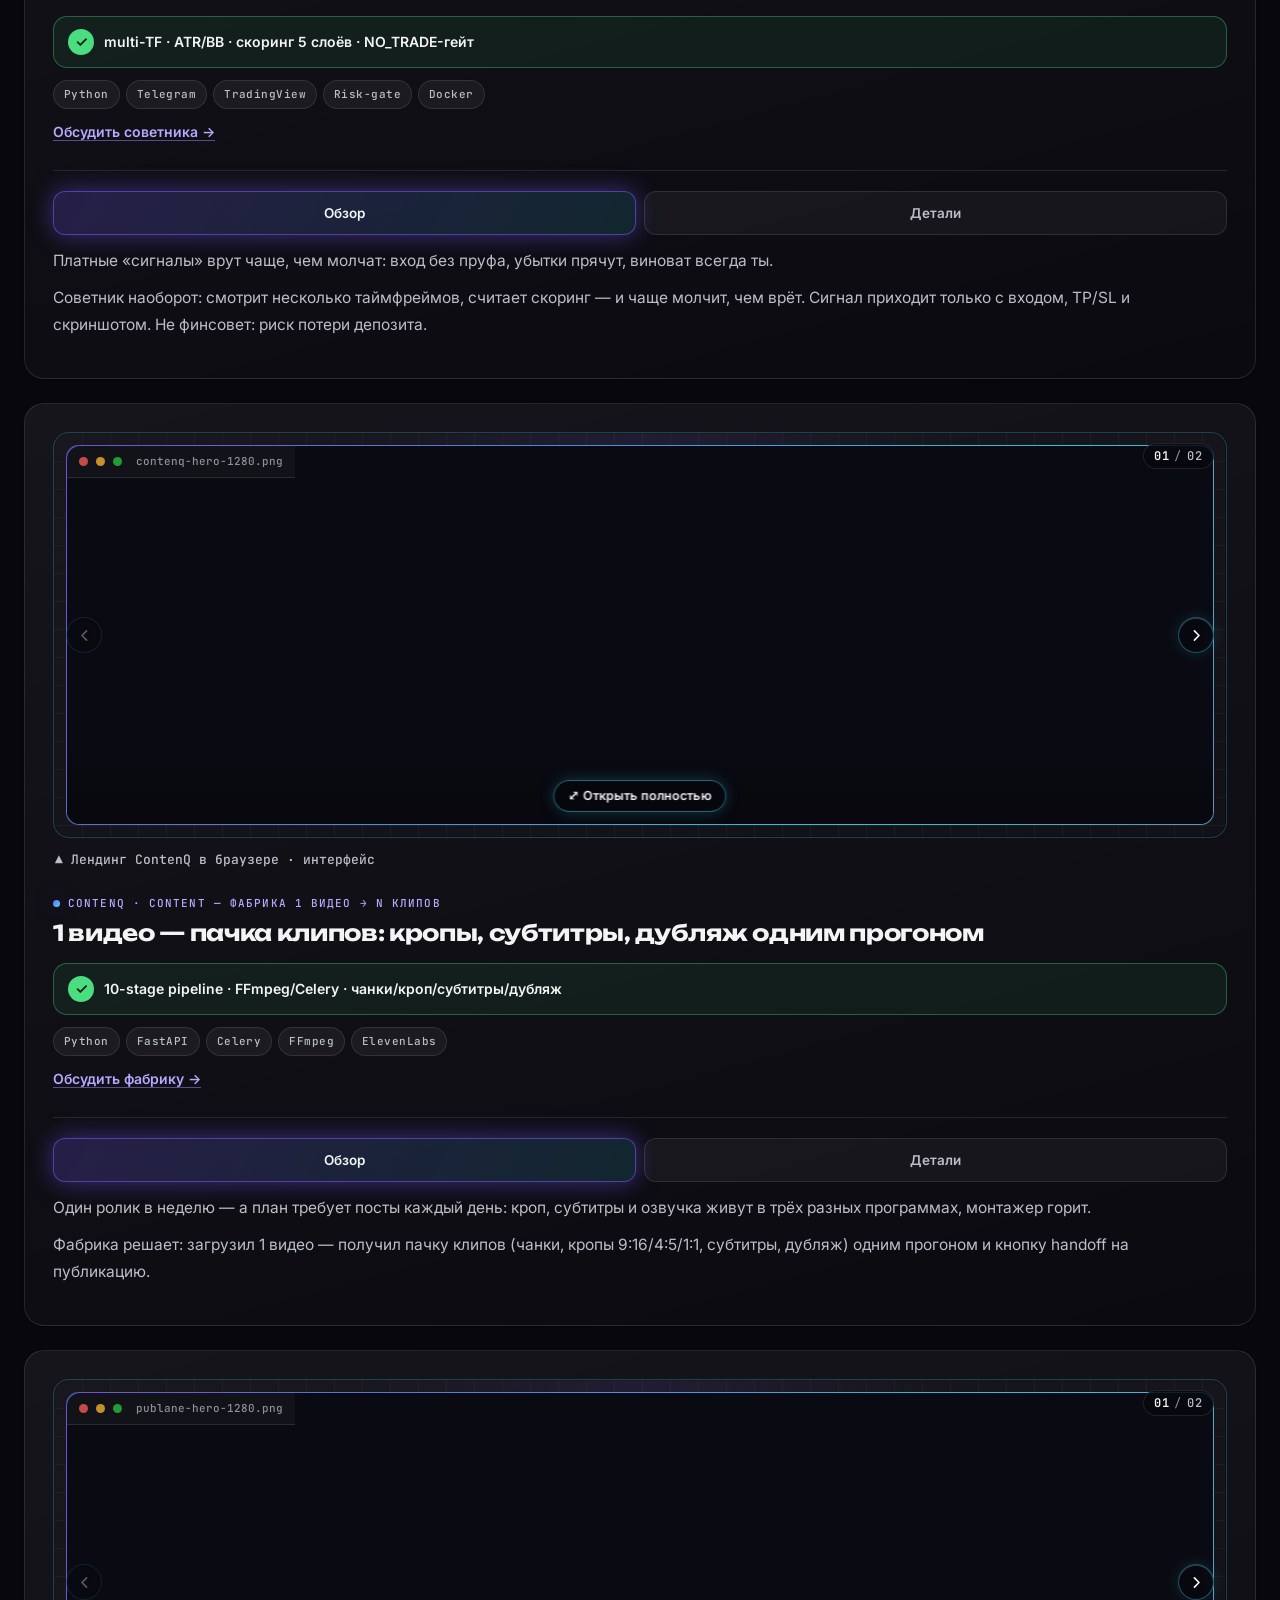
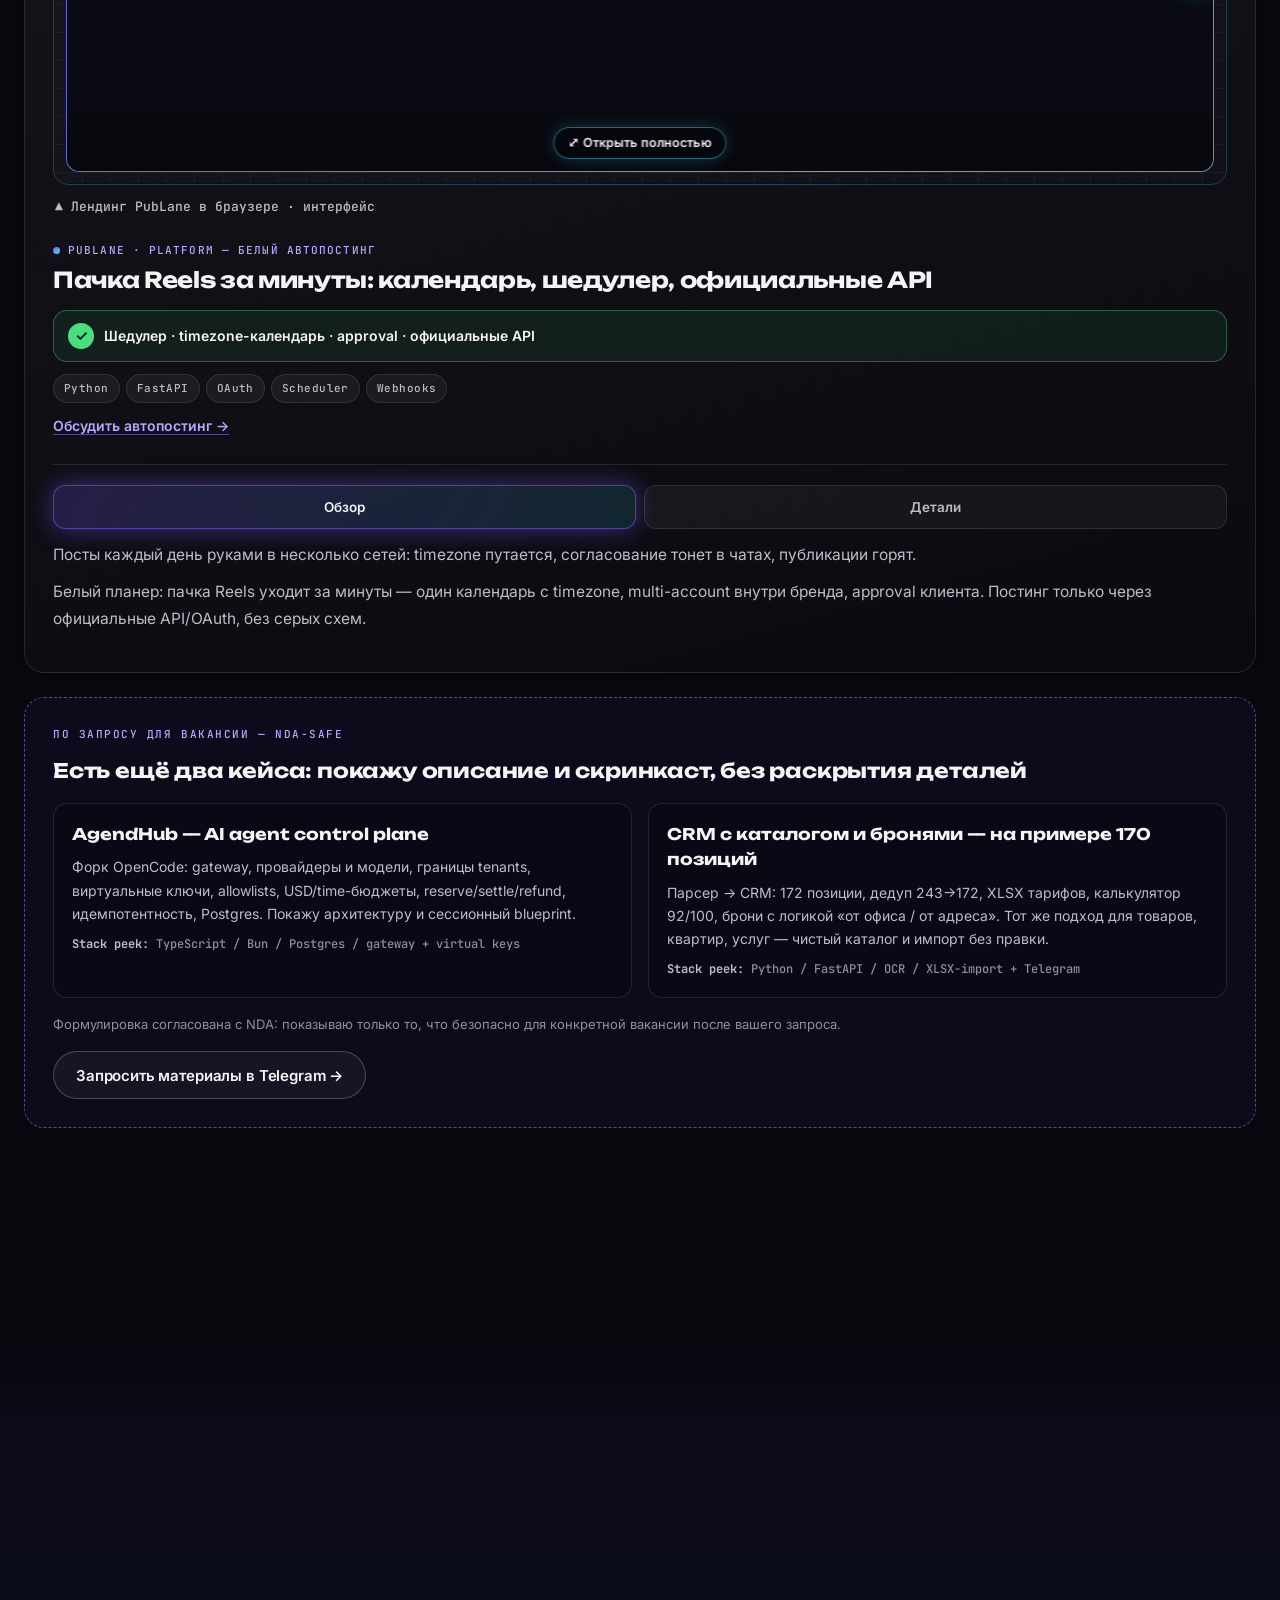
==== commit fe2c7fd0: "gallery: side controls, mobile cell-mode, settle-commit Slider pill retired in favor of side arrows " ====
--- a/index.html
+++ b/index.html
@@ -19,7 +19,7 @@
   <link rel="preconnect" href="https://fonts.googleapis.com">
   <link rel="preconnect" href="https://fonts.gstatic.com" crossorigin>
   <link href="https://fonts.googleapis.com/css2?family=Inter:wght@400;500;600;700&family=JetBrains+Mono:wght@400;500;600&family=Unbounded:wght@500;600;700&display=swap" rel="stylesheet">
-  <link rel="stylesheet" href="style.css?v=20260930-2" />
+  <link rel="stylesheet" href="style.css?v=20261001-1" />
   <link rel="icon" type="image/svg+xml" href="assets/icon.svg" />
   <link rel="icon" type="image/png" sizes="32x32" href="assets/icon-32.png" />
   <link rel="icon" href="assets/favicon.ico" sizes="any" />
@@ -95,11 +95,11 @@
       <button class="nav__burger" id="burger" type="button" aria-expanded="false" aria-controls="mobileMenu" aria-label="Открыть меню">☰</button>
     </div>
     <div class="nav__mobile" id="mobileMenu">
-      <a class="nav__link" href="#services">Услуги</a>
-      <a class="nav__link" href="#projects">Проекты</a>
-      <a class="nav__link" href="#process">Процесс</a>
-      <a class="nav__link" href="#faq">FAQ</a>
-      <a class="nav__link" href="#contacts">Контакты</a>
+      <a class="nav__link" href="#services" data-nav="services">Услуги</a>
+      <a class="nav__link" href="#projects" data-nav="projects">Проекты</a>
+      <a class="nav__link" href="#process" data-nav="process">Процесс</a>
+      <a class="nav__link" href="#faq" data-nav="faq">FAQ</a>
+      <a class="nav__link" href="#contacts" data-nav="contacts">Контакты</a>
       <a class="nav__cta" href="https://t.me/illia_dev" target="_blank" rel="noopener">Написать →</a>
     </div>
   </nav>
@@ -336,23 +336,27 @@
               <div class="shots" data-shots="ledstil">
                 <div class="shots__viewport">
                   <div class="shots__track" role="region" aria-roledescription="carousel" aria-label="Кадры кейса LedStil" tabindex="0">
-                    <div class="shots__slide">
-              <figure class="shot-frame shot-frame--wide" style="margin:0">
-                <button class="shot-frame__open" type="button" data-shot="assets/shots/ledstil-catalog-1280.png" data-name="ledstil-catalog-1280.png" data-cap="▲ Каталог LedStil в браузере · desktop UI" aria-label="Открыть кадр крупно: каталог LedStil в браузере, открывается полностью">
-                  <span class="shot-frame__bar" aria-hidden="true"><i></i><i></i><i></i><em>ledstil-catalog-1280.png</em></span>
-                  <span class="shot-frame__view"><img src="assets/shots/ledstil-catalog-1280.png" alt="Каталог LedStil в браузере: сетка товаров" loading="lazy" decoding="async" /></span><span class="shot-hint" aria-hidden="true">⤢ Открыть полностью</span>
-                </button>
-              </figure>
-              <p class="case__cap">▲ Каталог LedStil в браузере · desktop UI</p>
+                    <div class="shots__page is-active">
+                      <div class="shots__cell">
+                        <figure class="shot-frame shot-frame--wide" style="margin:0">
+                        <button class="shot-frame__open" type="button" data-shot="assets/shots/ledstil-catalog-1280.png" data-name="ledstil-catalog-1280.png" data-cap="▲ Каталог LedStil в браузере · desktop UI" aria-label="Открыть кадр крупно: каталог LedStil в браузере, открывается полностью">
+                        <span class="shot-frame__bar" aria-hidden="true"><i></i><i></i><i></i><em>ledstil-catalog-1280.png</em></span>
+                        <span class="shot-frame__view"><img src="assets/shots/ledstil-catalog-1280.png" alt="Каталог LedStil в браузере: сетка товаров" loading="lazy" decoding="async" /></span><span class="shot-hint" aria-hidden="true">⤢ Открыть полностью</span>
+                        </button>
+                        </figure>
+                        <p class="case__cap">▲ Каталог LedStil в браузере · desktop UI</p>
+                      </div>
                     </div>
-                    <div class="shots__slide">
-              <figure class="shot-frame shot-frame--tall" style="margin:0">
-                <button class="shot-frame__open" type="button" data-shot="assets/shots/ledstil-card-390.png" data-name="ledstil-card-390.png" data-cap="▲ Карточка товара LedStil · mobile UI" aria-label="Открыть кадр крупно: карточка товара LedStil, открывается полностью">
-                  <span class="shot-frame__bar" aria-hidden="true"><i></i><i></i><i></i><em>ledstil-card-390.png</em></span>
-                  <span class="shot-frame__view"><img src="assets/shots/ledstil-card-390.png" alt="Карточка товара LedStil на телефоне" loading="lazy" decoding="async" /></span><span class="shot-hint" aria-hidden="true">⤢ Открыть полностью</span>
-                </button>
-              </figure>
-              <p class="case__cap">▲ Карточка товара LedStil · mobile UI</p>
+                    <div class="shots__page">
+                      <div class="shots__cell">
+                        <figure class="shot-frame shot-frame--tall" style="margin:0">
+                        <button class="shot-frame__open" type="button" data-shot="assets/shots/ledstil-card-390.png" data-name="ledstil-card-390.png" data-cap="▲ Карточка товара LedStil · mobile UI" aria-label="Открыть кадр крупно: карточка товара LedStil, открывается полностью">
+                        <span class="shot-frame__bar" aria-hidden="true"><i></i><i></i><i></i><em>ledstil-card-390.png</em></span>
+                        <span class="shot-frame__view"><img src="assets/shots/ledstil-card-390.png" alt="Карточка товара LedStil на телефоне" loading="lazy" decoding="async" /></span><span class="shot-hint" aria-hidden="true">⤢ Открыть полностью</span>
+                        </button>
+                        </figure>
+                        <p class="case__cap">▲ Карточка товара LedStil · mobile UI</p>
+                      </div>
                     </div>
                   </div>
                 </div>
@@ -402,31 +406,33 @@
               <div class="shots" data-shots="exporter">
                 <div class="shots__viewport">
                   <div class="shots__track" role="region" aria-roledescription="carousel" aria-label="Кадры кейса Exporter" tabindex="0">
-                    <div class="shots__slide">
-              <figure class="shot-frame shot-frame--wide" style="margin:0">
-                <button class="shot-frame__open" type="button" data-shot="assets/shots/justcars-help-1280.png" data-name="justcars-help-1280.png" data-cap="▲ Справка команды экспорта в терминале · терминал" aria-label="Открыть кадр крупно: справка команды экспорта, открывается полностью">
-                  <span class="shot-frame__bar" aria-hidden="true"><i></i><i></i><i></i><em>justcars-help-1280.png</em></span>
-                  <span class="shot-frame__view"><img src="assets/shots/justcars-help-1280.png" alt="Терминал: справка команды экспорта каталога" loading="lazy" decoding="async" /></span><span class="shot-hint" aria-hidden="true">⤢ Открыть полностью</span>
-                </button>
-              </figure>
-              <p class="case__cap">▲ Справка команды экспорта в терминале · терминал</p>
-                    </div>
-                    <div class="shots__slide">
-              <figure class="shot-frame shot-frame--code" style="margin:0">
-                <button class="shot-frame__open" type="button" data-shot="assets/shots/justcars-code-1280.png" data-name="justcars-code-1280.png" data-cap="▲ Фрагмент sync_catalog.py, строки 143–201 · код" aria-label="Открыть кадр крупно: фрагмент кода sync_catalog.py, открывается полностью">
-                  <span class="shot-frame__bar" aria-hidden="true"><i></i><i></i><i></i><em>justcars-code-1280.png</em></span>
-                  <span class="shot-frame__view"><img src="assets/shots/justcars-code-1280.png" alt="Фрагмент кода sync_catalog.py, строки 143–201: загрузка и повторы" loading="lazy" decoding="async" /></span><span class="shot-hint" aria-hidden="true">⤢ Открыть полностью</span>
-                </button>
-              </figure>
-              <p class="case__cap">▲ Фрагмент sync_catalog.py, строки 143–201 · код</p>
+                    <div class="shots__page shots__page--duo is-active">
+                      <div class="shots__cell">
+                        <figure class="shot-frame shot-frame--wide" style="margin:0">
+                        <button class="shot-frame__open" type="button" data-shot="assets/shots/justcars-help-1280.png" data-name="justcars-help-1280.png" data-cap="▲ Справка команды экспорта в терминале · терминал" aria-label="Открыть кадр крупно: справка команды экспорта, открывается полностью">
+                        <span class="shot-frame__bar" aria-hidden="true"><i></i><i></i><i></i><em>justcars-help-1280.png</em></span>
+                        <span class="shot-frame__view"><img src="assets/shots/justcars-help-1280.png" alt="Терминал: справка команды экспорта каталога" loading="lazy" decoding="async" /></span><span class="shot-hint" aria-hidden="true">⤢ Открыть полностью</span>
+                        </button>
+                        </figure>
+                        <p class="case__cap">▲ Справка команды экспорта в терминале · терминал</p>
+                      </div>
+                      <div class="shots__cell">
+                        <figure class="shot-frame shot-frame--code" style="margin:0">
+                        <button class="shot-frame__open" type="button" data-shot="assets/shots/justcars-code-1280.png" data-name="justcars-code-1280.png" data-cap="▲ Фрагмент sync_catalog.py, строки 143–201 · код" aria-label="Открыть кадр крупно: фрагмент кода sync_catalog.py, открывается полностью">
+                        <span class="shot-frame__bar" aria-hidden="true"><i></i><i></i><i></i><em>justcars-code-1280.png</em></span>
+                        <span class="shot-frame__view"><img src="assets/shots/justcars-code-1280.png" alt="Фрагмент кода sync_catalog.py, строки 143–201: загрузка и повторы" loading="lazy" decoding="async" /></span><span class="shot-hint" aria-hidden="true">⤢ Открыть полностью</span>
+                        </button>
+                        </figure>
+                        <p class="case__cap">▲ Фрагмент sync_catalog.py, строки 143–201 · код</p>
+                      </div>
                     </div>
                   </div>
                 </div>
                 <div class="shots__bar">
-                  <button class="shots__arrow" type="button" data-shots-prev aria-label="Exporter: предыдущий кадр"><svg width="18" height="18" viewBox="0 0 18 18" fill="none" aria-hidden="true"><path d="M11.5 3.5 6 9l5.5 5.5" stroke="currentColor" stroke-width="2" stroke-linecap="round" stroke-linejoin="round"/></svg></button>
-                  <span class="shots__count" aria-live="polite"><b>01</b><i>/</i><span data-shots-total>02</span></span>
+                  <button class="shots__arrow" type="button" data-shots-prev disabled aria-label="Exporter: предыдущий кадр"><svg width="18" height="18" viewBox="0 0 18 18" fill="none" aria-hidden="true"><path d="M11.5 3.5 6 9l5.5 5.5" stroke="currentColor" stroke-width="2" stroke-linecap="round" stroke-linejoin="round"/></svg></button>
+                  <span class="shots__count" aria-live="polite"><b>01</b><i>/</i><span data-shots-total>01</span></span>
                   <span class="shots__progress" aria-hidden="true"><i data-shots-progress></i></span>
-                  <button class="shots__arrow" type="button" data-shots-next aria-label="Exporter: следующий кадр"><svg width="18" height="18" viewBox="0 0 18 18" fill="none" aria-hidden="true"><path d="M6.5 3.5 12 9l-5.5 5.5" stroke="currentColor" stroke-width="2" stroke-linecap="round" stroke-linejoin="round"/></svg></button>
+                  <button class="shots__arrow" type="button" data-shots-next disabled aria-label="Exporter: следующий кадр"><svg width="18" height="18" viewBox="0 0 18 18" fill="none" aria-hidden="true"><path d="M6.5 3.5 12 9l-5.5 5.5" stroke="currentColor" stroke-width="2" stroke-linecap="round" stroke-linejoin="round"/></svg></button>
                 </div>
               </div>
             </div>
@@ -468,31 +474,33 @@
               <div class="shots" data-shots="rag">
                 <div class="shots__viewport">
                   <div class="shots__track" role="region" aria-roledescription="carousel" aria-label="Кадры кейса RAG Demo" tabindex="0">
-                    <div class="shots__slide">
-              <figure class="shot-frame shot-frame--wide" style="margin:0">
-                <button class="shot-frame__open" type="button" data-shot="assets/shots/rag-docs-1280.png" data-name="rag-docs-1280.png" data-cap="▲ Документация RAG-сервиса в Swagger · API" aria-label="Открыть кадр крупно: документация RAG-сервиса, открывается полностью">
-                  <span class="shot-frame__bar" aria-hidden="true"><i></i><i></i><i></i><em>rag-docs-1280.png</em></span>
-                  <span class="shot-frame__view"><img src="assets/shots/rag-docs-1280.png" alt="Swagger-документация RAG-сервиса" loading="lazy" decoding="async" /></span><span class="shot-hint" aria-hidden="true">⤢ Открыть полностью</span>
-                </button>
-              </figure>
-              <p class="case__cap">▲ Документация RAG-сервиса в Swagger · API</p>
-                    </div>
-                    <div class="shots__slide">
-              <figure class="shot-frame shot-frame--wide" style="margin:0">
-                <button class="shot-frame__open" type="button" data-shot="assets/shots/rag-query-1280.png" data-name="rag-query-1280.png" data-cap="▲ Ответ API: отказ без доказательств · API" aria-label="Открыть кадр крупно: ответ API с отказом, открывается полностью">
-                  <span class="shot-frame__bar" aria-hidden="true"><i></i><i></i><i></i><em>rag-query-1280.png</em></span>
-                  <span class="shot-frame__view"><img src="assets/shots/rag-query-1280.png" alt="Ответ API: честный отказ при недостатке доказательств" loading="lazy" decoding="async" /></span><span class="shot-hint" aria-hidden="true">⤢ Открыть полностью</span>
-                </button>
-              </figure>
-              <p class="case__cap">▲ Ответ API: отказ без доказательств · API</p>
+                    <div class="shots__page shots__page--duo is-active">
+                      <div class="shots__cell">
+                        <figure class="shot-frame shot-frame--wide" style="margin:0">
+                        <button class="shot-frame__open" type="button" data-shot="assets/shots/rag-docs-1280.png" data-name="rag-docs-1280.png" data-cap="▲ Документация RAG-сервиса в Swagger · API" aria-label="Открыть кадр крупно: документация RAG-сервиса, открывается полностью">
+                        <span class="shot-frame__bar" aria-hidden="true"><i></i><i></i><i></i><em>rag-docs-1280.png</em></span>
+                        <span class="shot-frame__view"><img src="assets/shots/rag-docs-1280.png" alt="Swagger-документация RAG-сервиса" loading="lazy" decoding="async" /></span><span class="shot-hint" aria-hidden="true">⤢ Открыть полностью</span>
+                        </button>
+                        </figure>
+                        <p class="case__cap">▲ Документация RAG-сервиса в Swagger · API</p>
+                      </div>
+                      <div class="shots__cell">
+                        <figure class="shot-frame shot-frame--wide" style="margin:0">
+                        <button class="shot-frame__open" type="button" data-shot="assets/shots/rag-query-1280.png" data-name="rag-query-1280.png" data-cap="▲ Ответ API: отказ без доказательств · API" aria-label="Открыть кадр крупно: ответ API с отказом, открывается полностью">
+                        <span class="shot-frame__bar" aria-hidden="true"><i></i><i></i><i></i><em>rag-query-1280.png</em></span>
+                        <span class="shot-frame__view"><img src="assets/shots/rag-query-1280.png" alt="Ответ API: честный отказ при недостатке доказательств" loading="lazy" decoding="async" /></span><span class="shot-hint" aria-hidden="true">⤢ Открыть полностью</span>
+                        </button>
+                        </figure>
+                        <p class="case__cap">▲ Ответ API: отказ без доказательств · API</p>
+                      </div>
                     </div>
                   </div>
                 </div>
                 <div class="shots__bar">
-                  <button class="shots__arrow" type="button" data-shots-prev aria-label="RAG Demo: предыдущий кадр"><svg width="18" height="18" viewBox="0 0 18 18" fill="none" aria-hidden="true"><path d="M11.5 3.5 6 9l5.5 5.5" stroke="currentColor" stroke-width="2" stroke-linecap="round" stroke-linejoin="round"/></svg></button>
-                  <span class="shots__count" aria-live="polite"><b>01</b><i>/</i><span data-shots-total>02</span></span>
+                  <button class="shots__arrow" type="button" data-shots-prev disabled aria-label="RAG Demo: предыдущий кадр"><svg width="18" height="18" viewBox="0 0 18 18" fill="none" aria-hidden="true"><path d="M11.5 3.5 6 9l5.5 5.5" stroke="currentColor" stroke-width="2" stroke-linecap="round" stroke-linejoin="round"/></svg></button>
+                  <span class="shots__count" aria-live="polite"><b>01</b><i>/</i><span data-shots-total>01</span></span>
                   <span class="shots__progress" aria-hidden="true"><i data-shots-progress></i></span>
-                  <button class="shots__arrow" type="button" data-shots-next aria-label="RAG Demo: следующий кадр"><svg width="18" height="18" viewBox="0 0 18 18" fill="none" aria-hidden="true"><path d="M6.5 3.5 12 9l-5.5 5.5" stroke="currentColor" stroke-width="2" stroke-linecap="round" stroke-linejoin="round"/></svg></button>
+                  <button class="shots__arrow" type="button" data-shots-next disabled aria-label="RAG Demo: следующий кадр"><svg width="18" height="18" viewBox="0 0 18 18" fill="none" aria-hidden="true"><path d="M6.5 3.5 12 9l-5.5 5.5" stroke="currentColor" stroke-width="2" stroke-linecap="round" stroke-linejoin="round"/></svg></button>
                 </div>
               </div>
             </div>
@@ -534,23 +542,27 @@
               <div class="shots" data-shots="ingul">
                 <div class="shots__viewport">
                   <div class="shots__track" role="region" aria-roledescription="carousel" aria-label="Кадры кейса Ingul" tabindex="0">
-                    <div class="shots__slide">
-              <figure class="shot-frame shot-frame--wide" style="margin:0">
-                <button class="shot-frame__open" type="button" data-shot="assets/shots/ingul-catalog-1280.png" data-name="ingul-catalog-1280.png" data-cap="▲ Витрина Ingul в браузере · desktop UI" aria-label="Открыть кадр крупно: витрина Ingul, открывается полностью">
-                  <span class="shot-frame__bar" aria-hidden="true"><i></i><i></i><i></i><em>ingul-catalog-1280.png</em></span>
-                  <span class="shot-frame__view"><img src="assets/shots/ingul-catalog-1280.png" alt="Витрина Ingul в браузере на desktop" loading="lazy" decoding="async" /></span><span class="shot-hint" aria-hidden="true">⤢ Открыть полностью</span>
-                </button>
-              </figure>
-              <p class="case__cap">▲ Витрина Ingul в браузере · desktop UI</p>
+                    <div class="shots__page is-active">
+                      <div class="shots__cell">
+                        <figure class="shot-frame shot-frame--wide" style="margin:0">
+                        <button class="shot-frame__open" type="button" data-shot="assets/shots/ingul-catalog-1280.png" data-name="ingul-catalog-1280.png" data-cap="▲ Витрина Ingul в браузере · desktop UI" aria-label="Открыть кадр крупно: витрина Ingul, открывается полностью">
+                        <span class="shot-frame__bar" aria-hidden="true"><i></i><i></i><i></i><em>ingul-catalog-1280.png</em></span>
+                        <span class="shot-frame__view"><img src="assets/shots/ingul-catalog-1280.png" alt="Витрина Ingul в браузере на desktop" loading="lazy" decoding="async" /></span><span class="shot-hint" aria-hidden="true">⤢ Открыть полностью</span>
+                        </button>
+                        </figure>
+                        <p class="case__cap">▲ Витрина Ingul в браузере · desktop UI</p>
+                      </div>
                     </div>
-                    <div class="shots__slide">
-              <figure class="shot-frame shot-frame--tall" style="margin:0">
-                <button class="shot-frame__open" type="button" data-shot="assets/shots/ingul-catalog-390.png" data-name="ingul-catalog-390.png" data-cap="▲ Та же витрина на телефоне · mobile UI" aria-label="Открыть кадр крупно: витрина Ingul на телефоне, открывается полностью">
-                  <span class="shot-frame__bar" aria-hidden="true"><i></i><i></i><i></i><em>ingul-catalog-390.png</em></span>
-                  <span class="shot-frame__view"><img src="assets/shots/ingul-catalog-390.png" alt="Витрина Ingul на телефоне" loading="lazy" decoding="async" /></span><span class="shot-hint" aria-hidden="true">⤢ Открыть полностью</span>
-                </button>
-              </figure>
-              <p class="case__cap">▲ Та же витрина на телефоне · mobile UI</p>
+                    <div class="shots__page">
+                      <div class="shots__cell">
+                        <figure class="shot-frame shot-frame--tall" style="margin:0">
+                        <button class="shot-frame__open" type="button" data-shot="assets/shots/ingul-catalog-390.png" data-name="ingul-catalog-390.png" data-cap="▲ Та же витрина на телефоне · mobile UI" aria-label="Открыть кадр крупно: витрина Ingul на телефоне, открывается полностью">
+                        <span class="shot-frame__bar" aria-hidden="true"><i></i><i></i><i></i><em>ingul-catalog-390.png</em></span>
+                        <span class="shot-frame__view"><img src="assets/shots/ingul-catalog-390.png" alt="Витрина Ingul на телефоне" loading="lazy" decoding="async" /></span><span class="shot-hint" aria-hidden="true">⤢ Открыть полностью</span>
+                        </button>
+                        </figure>
+                        <p class="case__cap">▲ Та же витрина на телефоне · mobile UI</p>
+                      </div>
                     </div>
                   </div>
                 </div>
@@ -599,31 +611,33 @@
               <div class="shots" data-shots="docs">
                 <div class="shots__viewport">
                   <div class="shots__track" role="region" aria-roledescription="carousel" aria-label="Кадры кейса DocumentAnalyzer" tabindex="0">
-                    <div class="shots__slide">
-              <figure class="shot-frame shot-frame--wide" style="margin:0">
-                <button class="shot-frame__open" type="button" data-shot="assets/shots/docs-analyzer-repo-1280.png" data-name="docs-analyzer-repo-1280.png" data-cap="▲ Страница репозитория DocumentAnalyzer · GitHub" aria-label="Открыть кадр крупно: страница репозитория, открывается полностью">
-                  <span class="shot-frame__bar" aria-hidden="true"><i></i><i></i><i></i><em>docs-analyzer-repo-1280.png</em></span>
-                  <span class="shot-frame__view"><img src="assets/shots/docs-analyzer-repo-1280.png" alt="Страница репозитория DocumentAnalyzer на GitHub" loading="lazy" decoding="async" /></span><span class="shot-hint" aria-hidden="true">⤢ Открыть полностью</span>
-                </button>
-              </figure>
-              <p class="case__cap">▲ Страница репозитория DocumentAnalyzer · GitHub</p>
-                    </div>
-                    <div class="shots__slide">
-              <figure class="shot-frame shot-frame--code" style="margin:0">
-                <button class="shot-frame__open" type="button" data-shot="assets/shots/docs-analyzer-code-1280.png" data-name="docs-analyzer-code-1280.png" data-cap="▲ Фрагмент src/core/search.py · код" aria-label="Открыть кадр крупно: фрагмент кода search.py, открывается полностью">
-                  <span class="shot-frame__bar" aria-hidden="true"><i></i><i></i><i></i><em>docs-analyzer-code-1280.png</em></span>
-                  <span class="shot-frame__view"><img src="assets/shots/docs-analyzer-code-1280.png" alt="Фрагмент кода src/core/search.py из репозитория" loading="lazy" decoding="async" /></span><span class="shot-hint" aria-hidden="true">⤢ Открыть полностью</span>
-                </button>
-              </figure>
-              <p class="case__cap">▲ Фрагмент src/core/search.py · код</p>
+                    <div class="shots__page shots__page--duo is-active">
+                      <div class="shots__cell">
+                        <figure class="shot-frame shot-frame--wide" style="margin:0">
+                        <button class="shot-frame__open" type="button" data-shot="assets/shots/docs-analyzer-repo-1280.png" data-name="docs-analyzer-repo-1280.png" data-cap="▲ Страница репозитория DocumentAnalyzer · GitHub" aria-label="Открыть кадр крупно: страница репозитория, открывается полностью">
+                        <span class="shot-frame__bar" aria-hidden="true"><i></i><i></i><i></i><em>docs-analyzer-repo-1280.png</em></span>
+                        <span class="shot-frame__view"><img src="assets/shots/docs-analyzer-repo-1280.png" alt="Страница репозитория DocumentAnalyzer на GitHub" loading="lazy" decoding="async" /></span><span class="shot-hint" aria-hidden="true">⤢ Открыть полностью</span>
+                        </button>
+                        </figure>
+                        <p class="case__cap">▲ Страница репозитория DocumentAnalyzer · GitHub</p>
+                      </div>
+                      <div class="shots__cell">
+                        <figure class="shot-frame shot-frame--code" style="margin:0">
+                        <button class="shot-frame__open" type="button" data-shot="assets/shots/docs-analyzer-code-1280.png" data-name="docs-analyzer-code-1280.png" data-cap="▲ Фрагмент src/core/search.py · код" aria-label="Открыть кадр крупно: фрагмент кода search.py, открывается полностью">
+                        <span class="shot-frame__bar" aria-hidden="true"><i></i><i></i><i></i><em>docs-analyzer-code-1280.png</em></span>
+                        <span class="shot-frame__view"><img src="assets/shots/docs-analyzer-code-1280.png" alt="Фрагмент кода src/core/search.py из репозитория" loading="lazy" decoding="async" /></span><span class="shot-hint" aria-hidden="true">⤢ Открыть полностью</span>
+                        </button>
+                        </figure>
+                        <p class="case__cap">▲ Фрагмент src/core/search.py · код</p>
+                      </div>
                     </div>
                   </div>
                 </div>
                 <div class="shots__bar">
-                  <button class="shots__arrow" type="button" data-shots-prev aria-label="DocumentAnalyzer: предыдущий кадр"><svg width="18" height="18" viewBox="0 0 18 18" fill="none" aria-hidden="true"><path d="M11.5 3.5 6 9l5.5 5.5" stroke="currentColor" stroke-width="2" stroke-linecap="round" stroke-linejoin="round"/></svg></button>
-                  <span class="shots__count" aria-live="polite"><b>01</b><i>/</i><span data-shots-total>02</span></span>
+                  <button class="shots__arrow" type="button" data-shots-prev disabled aria-label="DocumentAnalyzer: предыдущий кадр"><svg width="18" height="18" viewBox="0 0 18 18" fill="none" aria-hidden="true"><path d="M11.5 3.5 6 9l5.5 5.5" stroke="currentColor" stroke-width="2" stroke-linecap="round" stroke-linejoin="round"/></svg></button>
+                  <span class="shots__count" aria-live="polite"><b>01</b><i>/</i><span data-shots-total>01</span></span>
                   <span class="shots__progress" aria-hidden="true"><i data-shots-progress></i></span>
-                  <button class="shots__arrow" type="button" data-shots-next aria-label="DocumentAnalyzer: следующий кадр"><svg width="18" height="18" viewBox="0 0 18 18" fill="none" aria-hidden="true"><path d="M6.5 3.5 12 9l-5.5 5.5" stroke="currentColor" stroke-width="2" stroke-linecap="round" stroke-linejoin="round"/></svg></button>
+                  <button class="shots__arrow" type="button" data-shots-next disabled aria-label="DocumentAnalyzer: следующий кадр"><svg width="18" height="18" viewBox="0 0 18 18" fill="none" aria-hidden="true"><path d="M6.5 3.5 12 9l-5.5 5.5" stroke="currentColor" stroke-width="2" stroke-linecap="round" stroke-linejoin="round"/></svg></button>
                 </div>
               </div>
             </div>
@@ -665,31 +679,33 @@
               <div class="shots" data-shots="paybots">
                 <div class="shots__viewport">
                   <div class="shots__track" role="region" aria-roledescription="carousel" aria-label="Кадры кейса Payment Bots" tabindex="0">
-                    <div class="shots__slide">
-              <figure class="shot-frame shot-frame--code" style="margin:0">
-                <button class="shot-frame__open" type="button" data-shot="assets/shots/paybots-code-1280.png" data-name="paybots-code-1280.png" data-cap="▲ Фрагмент handlers/payments.py · код" aria-label="Открыть кадр крупно: фрагмент кода payments.py, открывается полностью">
-                  <span class="shot-frame__bar" aria-hidden="true"><i></i><i></i><i></i><em>paybots-code-1280.png</em></span>
-                  <span class="shot-frame__view"><img src="assets/shots/paybots-code-1280.png" alt="Фрагмент кода handlers/payments.py, строки 1–60" loading="lazy" decoding="async" /></span><span class="shot-hint" aria-hidden="true">⤢ Открыть полностью</span>
-                </button>
-              </figure>
-              <p class="case__cap">▲ Фрагмент handlers/payments.py · код</p>
-                    </div>
-                    <div class="shots__slide">
-              <figure class="shot-frame shot-frame--code" style="margin:0">
-                <button class="shot-frame__open" type="button" data-shot="assets/shots/paybots-struct-1280.png" data-name="paybots-struct-1280.png" data-cap="▲ Структура каталога платформы · код" aria-label="Открыть кадр крупно: структура каталога, открывается полностью">
-                  <span class="shot-frame__bar" aria-hidden="true"><i></i><i></i><i></i><em>paybots-struct-1280.png</em></span>
-                  <span class="shot-frame__view"><img src="assets/shots/paybots-struct-1280.png" alt="Структура каталога платежей: handlers, platform и main" loading="lazy" decoding="async" /></span><span class="shot-hint" aria-hidden="true">⤢ Открыть полностью</span>
-                </button>
-              </figure>
-              <p class="case__cap">▲ Структура каталога платформы · код</p>
+                    <div class="shots__page shots__page--duo is-active">
+                      <div class="shots__cell">
+                        <figure class="shot-frame shot-frame--code" style="margin:0">
+                        <button class="shot-frame__open" type="button" data-shot="assets/shots/paybots-code-1280.png" data-name="paybots-code-1280.png" data-cap="▲ Фрагмент handlers/payments.py · код" aria-label="Открыть кадр крупно: фрагмент кода payments.py, открывается полностью">
+                        <span class="shot-frame__bar" aria-hidden="true"><i></i><i></i><i></i><em>paybots-code-1280.png</em></span>
+                        <span class="shot-frame__view"><img src="assets/shots/paybots-code-1280.png" alt="Фрагмент кода handlers/payments.py, строки 1–60" loading="lazy" decoding="async" /></span><span class="shot-hint" aria-hidden="true">⤢ Открыть полностью</span>
+                        </button>
+                        </figure>
+                        <p class="case__cap">▲ Фрагмент handlers/payments.py · код</p>
+                      </div>
+                      <div class="shots__cell">
+                        <figure class="shot-frame shot-frame--code" style="margin:0">
+                        <button class="shot-frame__open" type="button" data-shot="assets/shots/paybots-struct-1280.png" data-name="paybots-struct-1280.png" data-cap="▲ Структура каталога платформы · код" aria-label="Открыть кадр крупно: структура каталога, открывается полностью">
+                        <span class="shot-frame__bar" aria-hidden="true"><i></i><i></i><i></i><em>paybots-struct-1280.png</em></span>
+                        <span class="shot-frame__view"><img src="assets/shots/paybots-struct-1280.png" alt="Структура каталога платежей: handlers, platform и main" loading="lazy" decoding="async" /></span><span class="shot-hint" aria-hidden="true">⤢ Открыть полностью</span>
+                        </button>
+                        </figure>
+                        <p class="case__cap">▲ Структура каталога платформы · код</p>
+                      </div>
                     </div>
                   </div>
                 </div>
                 <div class="shots__bar">
-                  <button class="shots__arrow" type="button" data-shots-prev aria-label="Payment Bots: предыдущий кадр"><svg width="18" height="18" viewBox="0 0 18 18" fill="none" aria-hidden="true"><path d="M11.5 3.5 6 9l5.5 5.5" stroke="currentColor" stroke-width="2" stroke-linecap="round" stroke-linejoin="round"/></svg></button>
-                  <span class="shots__count" aria-live="polite"><b>01</b><i>/</i><span data-shots-total>02</span></span>
+                  <button class="shots__arrow" type="button" data-shots-prev disabled aria-label="Payment Bots: предыдущий кадр"><svg width="18" height="18" viewBox="0 0 18 18" fill="none" aria-hidden="true"><path d="M11.5 3.5 6 9l5.5 5.5" stroke="currentColor" stroke-width="2" stroke-linecap="round" stroke-linejoin="round"/></svg></button>
+                  <span class="shots__count" aria-live="polite"><b>01</b><i>/</i><span data-shots-total>01</span></span>
                   <span class="shots__progress" aria-hidden="true"><i data-shots-progress></i></span>
-                  <button class="shots__arrow" type="button" data-shots-next aria-label="Payment Bots: следующий кадр"><svg width="18" height="18" viewBox="0 0 18 18" fill="none" aria-hidden="true"><path d="M6.5 3.5 12 9l-5.5 5.5" stroke="currentColor" stroke-width="2" stroke-linecap="round" stroke-linejoin="round"/></svg></button>
+                  <button class="shots__arrow" type="button" data-shots-next disabled aria-label="Payment Bots: следующий кадр"><svg width="18" height="18" viewBox="0 0 18 18" fill="none" aria-hidden="true"><path d="M6.5 3.5 12 9l-5.5 5.5" stroke="currentColor" stroke-width="2" stroke-linecap="round" stroke-linejoin="round"/></svg></button>
                 </div>
               </div>
             </div>
@@ -730,49 +746,53 @@
               <div class="shots" data-shots="leaddb">
                 <div class="shots__viewport">
                   <div class="shots__track" role="region" aria-roledescription="carousel" aria-label="Кадры кейса LeadDB" tabindex="0">
-                    <div class="shots__slide">
-              <figure class="scheme" style="margin:0">
-                <svg viewBox="0 0 560 190" role="img" aria-label="Схема базы лидов: поиск идёт в реестр-дедуп, дальше XLSX под HubSpot">
-                  <rect x="10" y="55" width="155" height="80" rx="10" fill="rgba(124,92,255,0.10)" stroke="#7C5CFF" stroke-width="1.5"/>
-                  <text x="87" y="88" text-anchor="middle" fill="#F4F4F5" font-size="13" font-weight="600" font-family="JetBrains Mono, monospace">поиск</text>
-                  <text x="87" y="108" text-anchor="middle" fill="#BDBDC9" font-size="11" font-family="JetBrains Mono, monospace">пилот 30+10</text>
-                  <rect x="202" y="55" width="155" height="80" rx="10" fill="rgba(56,225,255,0.08)" stroke="#38E1FF" stroke-width="1.5"/>
-                  <text x="279" y="88" text-anchor="middle" fill="#F4F4F5" font-size="13" font-weight="600" font-family="JetBrains Mono, monospace">реестр-дедуп</text>
-                  <text x="279" y="108" text-anchor="middle" fill="#BDBDC9" font-size="11" font-family="JetBrains Mono, monospace">496 baseline</text>
-                  <rect x="394" y="55" width="156" height="80" rx="10" fill="rgba(255,78,205,0.08)" stroke="#FF4ECD" stroke-width="1.5"/>
-                  <text x="472" y="88" text-anchor="middle" fill="#F4F4F5" font-size="13" font-weight="600" font-family="JetBrains Mono, monospace">XLSX</text>
-                  <text x="472" y="108" text-anchor="middle" fill="#BDBDC9" font-size="11" font-family="JetBrains Mono, monospace">HubSpot-ready</text>
-                  <line x1="165" y1="95" x2="202" y2="95" stroke="#BDBDC9" stroke-width="1.5" marker-end="url(#arrL)"/>
-                  <line x1="357" y1="95" x2="394" y2="95" stroke="#BDBDC9" stroke-width="1.5" marker-end="url(#arrL)"/>
-                  <defs><marker id="arrL" markerWidth="8" markerHeight="8" refX="7" refY="4" orient="auto"><path d="M0,0 L8,4 L0,8" fill="none" stroke="#BDBDC9" stroke-width="1.5"/></marker></defs>
-                  <text x="280" y="165" text-anchor="middle" fill="#8E8E9C" font-size="11" font-family="JetBrains Mono, monospace">каждая персона сверяется до добавления</text>
-                </svg>
-              </figure>
-              <p class="case__cap">▲ Схема: поиск → реестр-дедуп → XLSX · схема, не скриншот</p>
+                    <div class="shots__page is-active">
+                      <div class="shots__cell">
+                        <figure class="scheme" style="margin:0">
+                        <svg viewBox="0 0 560 190" role="img" aria-label="Схема базы лидов: поиск идёт в реестр-дедуп, дальше XLSX под HubSpot">
+                        <rect x="10" y="55" width="155" height="80" rx="10" fill="rgba(124,92,255,0.10)" stroke="#7C5CFF" stroke-width="1.5"/>
+                        <text x="87" y="88" text-anchor="middle" fill="#F4F4F5" font-size="13" font-weight="600" font-family="JetBrains Mono, monospace">поиск</text>
+                        <text x="87" y="108" text-anchor="middle" fill="#BDBDC9" font-size="11" font-family="JetBrains Mono, monospace">пилот 30+10</text>
+                        <rect x="202" y="55" width="155" height="80" rx="10" fill="rgba(56,225,255,0.08)" stroke="#38E1FF" stroke-width="1.5"/>
+                        <text x="279" y="88" text-anchor="middle" fill="#F4F4F5" font-size="13" font-weight="600" font-family="JetBrains Mono, monospace">реестр-дедуп</text>
+                        <text x="279" y="108" text-anchor="middle" fill="#BDBDC9" font-size="11" font-family="JetBrains Mono, monospace">496 baseline</text>
+                        <rect x="394" y="55" width="156" height="80" rx="10" fill="rgba(255,78,205,0.08)" stroke="#FF4ECD" stroke-width="1.5"/>
+                        <text x="472" y="88" text-anchor="middle" fill="#F4F4F5" font-size="13" font-weight="600" font-family="JetBrains Mono, monospace">XLSX</text>
+                        <text x="472" y="108" text-anchor="middle" fill="#BDBDC9" font-size="11" font-family="JetBrains Mono, monospace">HubSpot-ready</text>
+                        <line x1="165" y1="95" x2="202" y2="95" stroke="#BDBDC9" stroke-width="1.5" marker-end="url(#arrL)"/>
+                        <line x1="357" y1="95" x2="394" y2="95" stroke="#BDBDC9" stroke-width="1.5" marker-end="url(#arrL)"/>
+                        <defs><marker id="arrL" markerWidth="8" markerHeight="8" refX="7" refY="4" orient="auto"><path d="M0,0 L8,4 L0,8" fill="none" stroke="#BDBDC9" stroke-width="1.5"/></marker></defs>
+                        <text x="280" y="165" text-anchor="middle" fill="#8E8E9C" font-size="11" font-family="JetBrains Mono, monospace">каждая персона сверяется до добавления</text>
+                        </svg>
+                        </figure>
+                        <p class="case__cap">▲ Схема: поиск → реестр-дедуп → XLSX · схема, не скриншот</p>
+                      </div>
                     </div>
-                    <div class="shots__slide">
-              <figure class="shot-frame shot-frame--todo" style="margin:0">
-                <button class="shot-frame__open shot-frame__open--todo" type="button" data-shot="assets/shots/TODO-leaddb-table-1280.png" data-name="TODO-leaddb-table-1280.png" data-cap="▲ Таблица-пример без PII · плейсхолдер — схема, не скриншот" aria-label="Плейсхолдер кадра: таблица-пример появится после портфолийного запуска">
-                  <span class="shot-frame__bar" aria-hidden="true"><i></i><i></i><i></i><em>TODO-leaddb-table-1280.png</em></span>
-                  <span class="shot-frame__view shot-frame__view--todo" aria-hidden="true"><span class="todo-plot"><b>TODO-кадр</b><span>таблица-пример без PII · схема, не скриншот</span></span></span><span class="shot-hint" aria-hidden="true">плейсхолдер · без 404</span>
-                </button>
-              </figure>
-              <p class="case__cap">▲ Таблица-пример без PII · плейсхолдер — схема, не скриншот</p>
-                    </div>
-                    <div class="shots__slide">
-              <figure class="shot-frame shot-frame--todo" style="margin:0">
-                <button class="shot-frame__open shot-frame__open--todo" type="button" data-shot="assets/shots/TODO-leaddb-dedup-1280.png" data-name="TODO-leaddb-dedup-1280.png" data-cap="▲ Дедуп-отчёт new/existing/excluded · плейсхолдер — схема, не скриншот" aria-label="Плейсхолдер кадра: дедуп-отчёт появится после портфолийного запуска">
-                  <span class="shot-frame__bar" aria-hidden="true"><i></i><i></i><i></i><em>TODO-leaddb-dedup-1280.png</em></span>
-                  <span class="shot-frame__view shot-frame__view--todo" aria-hidden="true"><span class="todo-plot"><b>TODO-кадр</b><span>дедуп-отчёт · схема, не скриншот</span></span></span><span class="shot-hint" aria-hidden="true">плейсхолдер · без 404</span>
-                </button>
-              </figure>
-              <p class="case__cap">▲ Дедуп-отчёт new/existing/excluded · плейсхолдер — схема, не скриншот</p>
+                    <div class="shots__page shots__page--duo">
+                      <div class="shots__cell">
+                        <figure class="shot-frame shot-frame--todo" style="margin:0">
+                        <button class="shot-frame__open shot-frame__open--todo" type="button" data-shot="assets/shots/TODO-leaddb-table-1280.png" data-name="TODO-leaddb-table-1280.png" data-cap="▲ Таблица-пример без PII · плейсхолдер — схема, не скриншот" aria-label="Плейсхолдер кадра: таблица-пример появится после портфолийного запуска">
+                        <span class="shot-frame__bar" aria-hidden="true"><i></i><i></i><i></i><em>TODO-leaddb-table-1280.png</em></span>
+                        <span class="shot-frame__view shot-frame__view--todo" aria-hidden="true"><span class="todo-plot"><b>TODO-кадр</b><span>таблица-пример без PII · схема, не скриншот</span></span></span><span class="shot-hint" aria-hidden="true">плейсхолдер · без 404</span>
+                        </button>
+                        </figure>
+                        <p class="case__cap">▲ Таблица-пример без PII · плейсхолдер — схема, не скриншот</p>
+                      </div>
+                      <div class="shots__cell">
+                        <figure class="shot-frame shot-frame--todo" style="margin:0">
+                        <button class="shot-frame__open shot-frame__open--todo" type="button" data-shot="assets/shots/TODO-leaddb-dedup-1280.png" data-name="TODO-leaddb-dedup-1280.png" data-cap="▲ Дедуп-отчёт new/existing/excluded · плейсхолдер — схема, не скриншот" aria-label="Плейсхолдер кадра: дедуп-отчёт появится после портфолийного запуска">
+                        <span class="shot-frame__bar" aria-hidden="true"><i></i><i></i><i></i><em>TODO-leaddb-dedup-1280.png</em></span>
+                        <span class="shot-frame__view shot-frame__view--todo" aria-hidden="true"><span class="todo-plot"><b>TODO-кадр</b><span>дедуп-отчёт · схема, не скриншот</span></span></span><span class="shot-hint" aria-hidden="true">плейсхолдер · без 404</span>
+                        </button>
+                        </figure>
+                        <p class="case__cap">▲ Дедуп-отчёт new/existing/excluded · плейсхолдер — схема, не скриншот</p>
+                      </div>
                     </div>
                   </div>
                 </div>
                 <div class="shots__bar">
                   <button class="shots__arrow" type="button" data-shots-prev aria-label="LeadDB: предыдущий кадр"><svg width="18" height="18" viewBox="0 0 18 18" fill="none" aria-hidden="true"><path d="M11.5 3.5 6 9l5.5 5.5" stroke="currentColor" stroke-width="2" stroke-linecap="round" stroke-linejoin="round"/></svg></button>
-                  <span class="shots__count" aria-live="polite"><b>01</b><i>/</i><span data-shots-total>03</span></span>
+                  <span class="shots__count" aria-live="polite"><b>01</b><i>/</i><span data-shots-total>02</span></span>
                   <span class="shots__progress" aria-hidden="true"><i data-shots-progress></i></span>
                   <button class="shots__arrow" type="button" data-shots-next aria-label="LeadDB: следующий кадр"><svg width="18" height="18" viewBox="0 0 18 18" fill="none" aria-hidden="true"><path d="M6.5 3.5 12 9l-5.5 5.5" stroke="currentColor" stroke-width="2" stroke-linecap="round" stroke-linejoin="round"/></svg></button>
                 </div>
@@ -814,34 +834,38 @@
               <div class="shots" data-shots="tgparse">
                 <div class="shots__viewport">
                   <div class="shots__track" role="region" aria-roledescription="carousel" aria-label="Кадры кейса TG-парсинг" tabindex="0">
-                    <div class="shots__slide">
-              <figure class="scheme" style="margin:0">
-                <svg viewBox="0 0 560 190" role="img" aria-label="Схема парсинга Telegram: лента раскладывается в структуру, дальше база с дедупом">
-                  <rect x="10" y="55" width="155" height="80" rx="10" fill="rgba(124,92,255,0.10)" stroke="#7C5CFF" stroke-width="1.5"/>
-                  <text x="87" y="88" text-anchor="middle" fill="#F4F4F5" font-size="13" font-weight="600" font-family="JetBrains Mono, monospace">лента</text>
-                  <text x="87" y="108" text-anchor="middle" fill="#BDBDC9" font-size="11" font-family="JetBrains Mono, monospace">каналы · группы</text>
-                  <rect x="202" y="55" width="155" height="80" rx="10" fill="rgba(56,225,255,0.08)" stroke="#38E1FF" stroke-width="1.5"/>
-                  <text x="279" y="88" text-anchor="middle" fill="#F4F4F5" font-size="13" font-weight="600" font-family="JetBrains Mono, monospace">структура</text>
-                  <text x="279" y="108" text-anchor="middle" fill="#BDBDC9" font-size="11" font-family="JetBrains Mono, monospace">ссылки · кнопки</text>
-                  <rect x="394" y="55" width="156" height="80" rx="10" fill="rgba(255,78,205,0.08)" stroke="#FF4ECD" stroke-width="1.5"/>
-                  <text x="472" y="88" text-anchor="middle" fill="#F4F4F5" font-size="13" font-weight="600" font-family="JetBrains Mono, monospace">база</text>
-                  <text x="472" y="108" text-anchor="middle" fill="#BDBDC9" font-size="11" font-family="JetBrains Mono, monospace">таблица + дедуп</text>
-                  <line x1="165" y1="95" x2="202" y2="95" stroke="#BDBDC9" stroke-width="1.5" marker-end="url(#arrT)"/>
-                  <line x1="357" y1="95" x2="394" y2="95" stroke="#BDBDC9" stroke-width="1.5" marker-end="url(#arrT)"/>
-                  <defs><marker id="arrT" markerWidth="8" markerHeight="8" refX="7" refY="4" orient="auto"><path d="M0,0 L8,4 L0,8" fill="none" stroke="#BDBDC9" stroke-width="1.5"/></marker></defs>
-                  <text x="280" y="165" text-anchor="middle" fill="#8E8E9C" font-size="11" font-family="JetBrains Mono, monospace">вместо ручного чтения — база для работы</text>
-                </svg>
-              </figure>
-              <p class="case__cap">▲ Схема: лента → структура → база · схема, не скриншот</p>
+                    <div class="shots__page is-active">
+                      <div class="shots__cell">
+                        <figure class="scheme" style="margin:0">
+                        <svg viewBox="0 0 560 190" role="img" aria-label="Схема парсинга Telegram: лента раскладывается в структуру, дальше база с дедупом">
+                        <rect x="10" y="55" width="155" height="80" rx="10" fill="rgba(124,92,255,0.10)" stroke="#7C5CFF" stroke-width="1.5"/>
+                        <text x="87" y="88" text-anchor="middle" fill="#F4F4F5" font-size="13" font-weight="600" font-family="JetBrains Mono, monospace">лента</text>
+                        <text x="87" y="108" text-anchor="middle" fill="#BDBDC9" font-size="11" font-family="JetBrains Mono, monospace">каналы · группы</text>
+                        <rect x="202" y="55" width="155" height="80" rx="10" fill="rgba(56,225,255,0.08)" stroke="#38E1FF" stroke-width="1.5"/>
+                        <text x="279" y="88" text-anchor="middle" fill="#F4F4F5" font-size="13" font-weight="600" font-family="JetBrains Mono, monospace">структура</text>
+                        <text x="279" y="108" text-anchor="middle" fill="#BDBDC9" font-size="11" font-family="JetBrains Mono, monospace">ссылки · кнопки</text>
+                        <rect x="394" y="55" width="156" height="80" rx="10" fill="rgba(255,78,205,0.08)" stroke="#FF4ECD" stroke-width="1.5"/>
+                        <text x="472" y="88" text-anchor="middle" fill="#F4F4F5" font-size="13" font-weight="600" font-family="JetBrains Mono, monospace">база</text>
+                        <text x="472" y="108" text-anchor="middle" fill="#BDBDC9" font-size="11" font-family="JetBrains Mono, monospace">таблица + дедуп</text>
+                        <line x1="165" y1="95" x2="202" y2="95" stroke="#BDBDC9" stroke-width="1.5" marker-end="url(#arrT)"/>
+                        <line x1="357" y1="95" x2="394" y2="95" stroke="#BDBDC9" stroke-width="1.5" marker-end="url(#arrT)"/>
+                        <defs><marker id="arrT" markerWidth="8" markerHeight="8" refX="7" refY="4" orient="auto"><path d="M0,0 L8,4 L0,8" fill="none" stroke="#BDBDC9" stroke-width="1.5"/></marker></defs>
+                        <text x="280" y="165" text-anchor="middle" fill="#8E8E9C" font-size="11" font-family="JetBrains Mono, monospace">вместо ручного чтения — база для работы</text>
+                        </svg>
+                        </figure>
+                        <p class="case__cap">▲ Схема: лента → структура → база · схема, не скриншот</p>
+                      </div>
                     </div>
-                    <div class="shots__slide">
-              <figure class="shot-frame shot-frame--todo" style="margin:0">
-                <button class="shot-frame__open shot-frame__open--todo" type="button" data-shot="assets/shots/TODO-tgparse-table-1280.png" data-name="TODO-tgparse-table-1280.png" data-cap="▲ Таблица TG-парсинга · плейсхолдер — схема, не скриншот" aria-label="Плейсхолдер кадра: таблица TG-парсинга появится после портфолийного запуска">
-                  <span class="shot-frame__bar" aria-hidden="true"><i></i><i></i><i></i><em>TODO-tgparse-table-1280.png</em></span>
-                  <span class="shot-frame__view shot-frame__view--todo" aria-hidden="true"><span class="todo-plot"><b>TODO-кадр</b><span>таблица TG-парсинга · схема, не скриншот</span></span></span><span class="shot-hint" aria-hidden="true">плейсхолдер · без 404</span>
-                </button>
-              </figure>
-              <p class="case__cap">▲ Таблица TG-парсинга · плейсхолдер — схема, не скриншот</p>
+                    <div class="shots__page">
+                      <div class="shots__cell">
+                        <figure class="shot-frame shot-frame--todo" style="margin:0">
+                        <button class="shot-frame__open shot-frame__open--todo" type="button" data-shot="assets/shots/TODO-tgparse-table-1280.png" data-name="TODO-tgparse-table-1280.png" data-cap="▲ Таблица TG-парсинга · плейсхолдер — схема, не скриншот" aria-label="Плейсхолдер кадра: таблица TG-парсинга появится после портфолийного запуска">
+                        <span class="shot-frame__bar" aria-hidden="true"><i></i><i></i><i></i><em>TODO-tgparse-table-1280.png</em></span>
+                        <span class="shot-frame__view shot-frame__view--todo" aria-hidden="true"><span class="todo-plot"><b>TODO-кадр</b><span>таблица TG-парсинга · схема, не скриншот</span></span></span><span class="shot-hint" aria-hidden="true">плейсхолдер · без 404</span>
+                        </button>
+                        </figure>
+                        <p class="case__cap">▲ Таблица TG-парсинга · плейсхолдер — схема, не скриншот</p>
+                      </div>
                     </div>
                   </div>
                 </div>
@@ -889,34 +913,38 @@
               <div class="shots" data-shots="mailing">
                 <div class="shots__viewport">
                   <div class="shots__track" role="region" aria-roledescription="carousel" aria-label="Кадры кейса Рассылка" tabindex="0">
-                    <div class="shots__slide">
-              <figure class="scheme" style="margin:0">
-                <svg viewBox="0 0 560 190" role="img" aria-label="Схема рассылки: dry-run проверяет шаблон, дальше лимиты и прогрев, затем статистика">
-                  <rect x="10" y="55" width="155" height="80" rx="10" fill="rgba(124,92,255,0.10)" stroke="#7C5CFF" stroke-width="1.5"/>
-                  <text x="87" y="88" text-anchor="middle" fill="#F4F4F5" font-size="13" font-weight="600" font-family="JetBrains Mono, monospace">dry-run</text>
-                  <text x="87" y="108" text-anchor="middle" fill="#BDBDC9" font-size="11" font-family="JetBrains Mono, monospace">отправок ноль</text>
-                  <rect x="202" y="55" width="155" height="80" rx="10" fill="rgba(56,225,255,0.08)" stroke="#38E1FF" stroke-width="1.5"/>
-                  <text x="279" y="88" text-anchor="middle" fill="#F4F4F5" font-size="13" font-weight="600" font-family="JetBrains Mono, monospace">лимиты/прогрев</text>
-                  <text x="279" y="108" text-anchor="middle" fill="#BDBDC9" font-size="11" font-family="JetBrains Mono, monospace">шаблоны · ротация</text>
-                  <rect x="394" y="55" width="156" height="80" rx="10" fill="rgba(255,78,205,0.08)" stroke="#FF4ECD" stroke-width="1.5"/>
-                  <text x="472" y="88" text-anchor="middle" fill="#F4F4F5" font-size="13" font-weight="600" font-family="JetBrains Mono, monospace">статистика</text>
-                  <text x="472" y="108" text-anchor="middle" fill="#BDBDC9" font-size="11" font-family="JetBrains Mono, monospace">без PII</text>
-                  <line x1="165" y1="95" x2="202" y2="95" stroke="#BDBDC9" stroke-width="1.5" marker-end="url(#arrM)"/>
-                  <line x1="357" y1="95" x2="394" y2="95" stroke="#BDBDC9" stroke-width="1.5" marker-end="url(#arrM)"/>
-                  <defs><marker id="arrM" markerWidth="8" markerHeight="8" refX="7" refY="4" orient="auto"><path d="M0,0 L8,4 L0,8" fill="none" stroke="#BDBDC9" stroke-width="1.5"/></marker></defs>
-                  <text x="280" y="165" text-anchor="middle" fill="#8E8E9C" font-size="11" font-family="JetBrains Mono, monospace">домен жив · повторов нет</text>
-                </svg>
-              </figure>
-              <p class="case__cap">▲ Схема: dry-run → лимиты/прогрев → статистика · схема, не скриншот</p>
+                    <div class="shots__page is-active">
+                      <div class="shots__cell">
+                        <figure class="scheme" style="margin:0">
+                        <svg viewBox="0 0 560 190" role="img" aria-label="Схема рассылки: dry-run проверяет шаблон, дальше лимиты и прогрев, затем статистика">
+                        <rect x="10" y="55" width="155" height="80" rx="10" fill="rgba(124,92,255,0.10)" stroke="#7C5CFF" stroke-width="1.5"/>
+                        <text x="87" y="88" text-anchor="middle" fill="#F4F4F5" font-size="13" font-weight="600" font-family="JetBrains Mono, monospace">dry-run</text>
+                        <text x="87" y="108" text-anchor="middle" fill="#BDBDC9" font-size="11" font-family="JetBrains Mono, monospace">отправок ноль</text>
+                        <rect x="202" y="55" width="155" height="80" rx="10" fill="rgba(56,225,255,0.08)" stroke="#38E1FF" stroke-width="1.5"/>
+                        <text x="279" y="88" text-anchor="middle" fill="#F4F4F5" font-size="13" font-weight="600" font-family="JetBrains Mono, monospace">лимиты/прогрев</text>
+                        <text x="279" y="108" text-anchor="middle" fill="#BDBDC9" font-size="11" font-family="JetBrains Mono, monospace">шаблоны · ротация</text>
+                        <rect x="394" y="55" width="156" height="80" rx="10" fill="rgba(255,78,205,0.08)" stroke="#FF4ECD" stroke-width="1.5"/>
+                        <text x="472" y="88" text-anchor="middle" fill="#F4F4F5" font-size="13" font-weight="600" font-family="JetBrains Mono, monospace">статистика</text>
+                        <text x="472" y="108" text-anchor="middle" fill="#BDBDC9" font-size="11" font-family="JetBrains Mono, monospace">без PII</text>
+                        <line x1="165" y1="95" x2="202" y2="95" stroke="#BDBDC9" stroke-width="1.5" marker-end="url(#arrM)"/>
+                        <line x1="357" y1="95" x2="394" y2="95" stroke="#BDBDC9" stroke-width="1.5" marker-end="url(#arrM)"/>
+                        <defs><marker id="arrM" markerWidth="8" markerHeight="8" refX="7" refY="4" orient="auto"><path d="M0,0 L8,4 L0,8" fill="none" stroke="#BDBDC9" stroke-width="1.5"/></marker></defs>
+                        <text x="280" y="165" text-anchor="middle" fill="#8E8E9C" font-size="11" font-family="JetBrains Mono, monospace">домен жив · повторов нет</text>
+                        </svg>
+                        </figure>
+                        <p class="case__cap">▲ Схема: dry-run → лимиты/прогрев → статистика · схема, не скриншот</p>
+                      </div>
                     </div>
-                    <div class="shots__slide">
-              <figure class="shot-frame shot-frame--todo" style="margin:0">
-                <button class="shot-frame__open shot-frame__open--todo" type="button" data-shot="assets/shots/TODO-mailing-stats-1280.png" data-name="TODO-mailing-stats-1280.png" data-cap="▲ Статистика рассылки без PII · плейсхолдер — схема, не скриншот" aria-label="Плейсхолдер кадра: статистика рассылки появится после портфолийного запуска">
-                  <span class="shot-frame__bar" aria-hidden="true"><i></i><i></i><i></i><em>TODO-mailing-stats-1280.png</em></span>
-                  <span class="shot-frame__view shot-frame__view--todo" aria-hidden="true"><span class="todo-plot"><b>TODO-кадр</b><span>статистика без PII · схема, не скриншот</span></span></span><span class="shot-hint" aria-hidden="true">плейсхолдер · без 404</span>
-                </button>
-              </figure>
-              <p class="case__cap">▲ Статистика рассылки без PII · плейсхолдер — схема, не скриншот</p>
+                    <div class="shots__page">
+                      <div class="shots__cell">
+                        <figure class="shot-frame shot-frame--todo" style="margin:0">
+                        <button class="shot-frame__open shot-frame__open--todo" type="button" data-shot="assets/shots/TODO-mailing-stats-1280.png" data-name="TODO-mailing-stats-1280.png" data-cap="▲ Статистика рассылки без PII · плейсхолдер — схема, не скриншот" aria-label="Плейсхолдер кадра: статистика рассылки появится после портфолийного запуска">
+                        <span class="shot-frame__bar" aria-hidden="true"><i></i><i></i><i></i><em>TODO-mailing-stats-1280.png</em></span>
+                        <span class="shot-frame__view shot-frame__view--todo" aria-hidden="true"><span class="todo-plot"><b>TODO-кадр</b><span>статистика без PII · схема, не скриншот</span></span></span><span class="shot-hint" aria-hidden="true">плейсхолдер · без 404</span>
+                        </button>
+                        </figure>
+                        <p class="case__cap">▲ Статистика рассылки без PII · плейсхолдер — схема, не скриншот</p>
+                      </div>
                     </div>
                   </div>
                 </div>
@@ -964,49 +992,53 @@
               <div class="shots" data-shots="aivora">
                 <div class="shots__viewport">
                   <div class="shots__track" role="region" aria-roledescription="carousel" aria-label="Кадры кейса Aivora" tabindex="0">
-                    <div class="shots__slide">
-              <figure class="shot-frame shot-frame--wide" style="margin:0">
-                <button class="shot-frame__open" type="button" data-shot="assets/shots/aivora-login-1280.png" data-name="aivora-login-1280.png" data-cap="▲ Экран логина CRM · интерфейс" aria-label="Открыть кадр крупно: экран логина CRM, открывается полностью">
-                  <span class="shot-frame__bar" aria-hidden="true"><i></i><i></i><i></i><em>aivora-login-1280.png</em></span>
-                  <span class="shot-frame__view"><img src="assets/shots/aivora-login-1280.png" alt="Экран логина CRM-админки Aivora" loading="lazy" decoding="async" /></span><span class="shot-hint" aria-hidden="true">⤢ Открыть полностью</span>
-                </button>
-              </figure>
-              <p class="case__cap">▲ Экран логина CRM · интерфейс</p>
+                    <div class="shots__page shots__page--duo is-active">
+                      <div class="shots__cell">
+                        <figure class="shot-frame shot-frame--wide" style="margin:0">
+                        <button class="shot-frame__open" type="button" data-shot="assets/shots/aivora-login-1280.png" data-name="aivora-login-1280.png" data-cap="▲ Экран логина CRM · интерфейс" aria-label="Открыть кадр крупно: экран логина CRM, открывается полностью">
+                        <span class="shot-frame__bar" aria-hidden="true"><i></i><i></i><i></i><em>aivora-login-1280.png</em></span>
+                        <span class="shot-frame__view"><img src="assets/shots/aivora-login-1280.png" alt="Экран логина CRM-админки Aivora" loading="lazy" decoding="async" /></span><span class="shot-hint" aria-hidden="true">⤢ Открыть полностью</span>
+                        </button>
+                        </figure>
+                        <p class="case__cap">▲ Экран логина CRM · интерфейс</p>
+                      </div>
+                      <div class="shots__cell">
+                        <figure class="shot-frame shot-frame--wide shot-frame--contain" style="margin:0">
+                        <button class="shot-frame__open" type="button" data-shot="assets/shots/aivora-signal-1280.png" data-name="aivora-signal-1280.png" data-cap="▲ Рендер сигнала с входом и TP/SL · правая ось срезана исходником" aria-label="Открыть кадр крупно: рендер сигнала с входом и TP/SL, открывается полностью">
+                        <span class="shot-frame__bar" aria-hidden="true"><i></i><i></i><i></i><em>aivora-signal-1280.png</em></span>
+                        <span class="shot-frame__view"><img src="assets/shots/aivora-signal-1280.png" alt="Рендер торгового сигнала Aivora: график с входом и уровнями TP/SL" loading="lazy" decoding="async" /></span><span class="shot-hint" aria-hidden="true">⤢ Открыть полностью</span>
+                        </button>
+                        </figure>
+                        <p class="case__cap">▲ Рендер сигнала с входом и TP/SL · правая ось срезана исходником</p>
+                      </div>
                     </div>
-                    <div class="shots__slide">
-              <figure class="shot-frame shot-frame--wide shot-frame--contain" style="margin:0">
-                <button class="shot-frame__open" type="button" data-shot="assets/shots/aivora-signal-1280.png" data-name="aivora-signal-1280.png" data-cap="▲ Рендер сигнала с входом и TP/SL · правая ось срезана исходником" aria-label="Открыть кадр крупно: рендер сигнала с входом и TP/SL, открывается полностью">
-                  <span class="shot-frame__bar" aria-hidden="true"><i></i><i></i><i></i><em>aivora-signal-1280.png</em></span>
-                  <span class="shot-frame__view"><img src="assets/shots/aivora-signal-1280.png" alt="Рендер торгового сигнала Aivora: график с входом и уровнями TP/SL" loading="lazy" decoding="async" /></span><span class="shot-hint" aria-hidden="true">⤢ Открыть полностью</span>
-                </button>
-              </figure>
-              <p class="case__cap">▲ Рендер сигнала с входом и TP/SL · правая ось срезана исходником</p>
-                    </div>
-                    <div class="shots__slide">
-              <figure class="scheme" style="margin:0">
-                <svg viewBox="0 0 560 190" role="img" aria-label="Схема советника: multi-TF данные идут в ATR-BB скоринг, дальше либо сигнал с входом, либо NO_TRADE">
-                  <rect x="10" y="55" width="155" height="80" rx="10" fill="rgba(124,92,255,0.10)" stroke="#7C5CFF" stroke-width="1.5"/>
-                  <text x="87" y="88" text-anchor="middle" fill="#F4F4F5" font-size="13" font-weight="600" font-family="JetBrains Mono, monospace">multi-TF</text>
-                  <text x="87" y="108" text-anchor="middle" fill="#BDBDC9" font-size="11" font-family="JetBrains Mono, monospace">15м · 1ч · 4ч</text>
-                  <rect x="202" y="55" width="155" height="80" rx="10" fill="rgba(56,225,255,0.08)" stroke="#38E1FF" stroke-width="1.5"/>
-                  <text x="279" y="88" text-anchor="middle" fill="#F4F4F5" font-size="13" font-weight="600" font-family="JetBrains Mono, monospace">ATR / BB</text>
-                  <text x="279" y="108" text-anchor="middle" fill="#BDBDC9" font-size="11" font-family="JetBrains Mono, monospace">конфлюенс + скоринг</text>
-                  <rect x="394" y="55" width="156" height="80" rx="10" fill="rgba(255,78,205,0.08)" stroke="#FF4ECD" stroke-width="1.5"/>
-                  <text x="472" y="88" text-anchor="middle" fill="#F4F4F5" font-size="13" font-weight="600" font-family="JetBrains Mono, monospace">сигнал / NO_TRADE</text>
-                  <text x="472" y="108" text-anchor="middle" fill="#BDBDC9" font-size="11" font-family="JetBrains Mono, monospace">вход · TP/SL или молчит</text>
-                  <line x1="165" y1="95" x2="202" y2="95" stroke="#BDBDC9" stroke-width="1.5" marker-end="url(#arrA)"/>
-                  <line x1="357" y1="95" x2="394" y2="95" stroke="#BDBDC9" stroke-width="1.5" marker-end="url(#arrA)"/>
-                  <defs><marker id="arrA" markerWidth="8" markerHeight="8" refX="7" refY="4" orient="auto"><path d="M0,0 L8,4 L0,8" fill="none" stroke="#BDBDC9" stroke-width="1.5"/></marker></defs>
-                  <text x="280" y="165" text-anchor="middle" fill="#8E8E9C" font-size="11" font-family="JetBrains Mono, monospace">нет уверенности — нет сигнала · не финсовет</text>
-                </svg>
-              </figure>
-              <p class="case__cap">▲ Схема: multi-TF → скоринг → сигнал или NO_TRADE · схема, не скриншот</p>
+                    <div class="shots__page">
+                      <div class="shots__cell">
+                        <figure class="scheme" style="margin:0">
+                        <svg viewBox="0 0 560 190" role="img" aria-label="Схема советника: multi-TF данные идут в ATR-BB скоринг, дальше либо сигнал с входом, либо NO_TRADE">
+                        <rect x="10" y="55" width="155" height="80" rx="10" fill="rgba(124,92,255,0.10)" stroke="#7C5CFF" stroke-width="1.5"/>
+                        <text x="87" y="88" text-anchor="middle" fill="#F4F4F5" font-size="13" font-weight="600" font-family="JetBrains Mono, monospace">multi-TF</text>
+                        <text x="87" y="108" text-anchor="middle" fill="#BDBDC9" font-size="11" font-family="JetBrains Mono, monospace">15м · 1ч · 4ч</text>
+                        <rect x="202" y="55" width="155" height="80" rx="10" fill="rgba(56,225,255,0.08)" stroke="#38E1FF" stroke-width="1.5"/>
+                        <text x="279" y="88" text-anchor="middle" fill="#F4F4F5" font-size="13" font-weight="600" font-family="JetBrains Mono, monospace">ATR / BB</text>
+                        <text x="279" y="108" text-anchor="middle" fill="#BDBDC9" font-size="11" font-family="JetBrains Mono, monospace">конфлюенс + скоринг</text>
+                        <rect x="394" y="55" width="156" height="80" rx="10" fill="rgba(255,78,205,0.08)" stroke="#FF4ECD" stroke-width="1.5"/>
+                        <text x="472" y="88" text-anchor="middle" fill="#F4F4F5" font-size="13" font-weight="600" font-family="JetBrains Mono, monospace">сигнал / NO_TRADE</text>
+                        <text x="472" y="108" text-anchor="middle" fill="#BDBDC9" font-size="11" font-family="JetBrains Mono, monospace">вход · TP/SL или молчит</text>
+                        <line x1="165" y1="95" x2="202" y2="95" stroke="#BDBDC9" stroke-width="1.5" marker-end="url(#arrA)"/>
+                        <line x1="357" y1="95" x2="394" y2="95" stroke="#BDBDC9" stroke-width="1.5" marker-end="url(#arrA)"/>
+                        <defs><marker id="arrA" markerWidth="8" markerHeight="8" refX="7" refY="4" orient="auto"><path d="M0,0 L8,4 L0,8" fill="none" stroke="#BDBDC9" stroke-width="1.5"/></marker></defs>
+                        <text x="280" y="165" text-anchor="middle" fill="#8E8E9C" font-size="11" font-family="JetBrains Mono, monospace">нет уверенности — нет сигнала · не финсовет</text>
+                        </svg>
+                        </figure>
+                        <p class="case__cap">▲ Схема: multi-TF → скоринг → сигнал или NO_TRADE · схема, не скриншот</p>
+                      </div>
                     </div>
                   </div>
                 </div>
                 <div class="shots__bar">
                   <button class="shots__arrow" type="button" data-shots-prev aria-label="Aivora: предыдущий кадр"><svg width="18" height="18" viewBox="0 0 18 18" fill="none" aria-hidden="true"><path d="M11.5 3.5 6 9l5.5 5.5" stroke="currentColor" stroke-width="2" stroke-linecap="round" stroke-linejoin="round"/></svg></button>
-                  <span class="shots__count" aria-live="polite"><b>01</b><i>/</i><span data-shots-total>03</span></span>
+                  <span class="shots__count" aria-live="polite"><b>01</b><i>/</i><span data-shots-total>02</span></span>
                   <span class="shots__progress" aria-hidden="true"><i data-shots-progress></i></span>
                   <button class="shots__arrow" type="button" data-shots-next aria-label="Aivora: следующий кадр"><svg width="18" height="18" viewBox="0 0 18 18" fill="none" aria-hidden="true"><path d="M6.5 3.5 12 9l-5.5 5.5" stroke="currentColor" stroke-width="2" stroke-linecap="round" stroke-linejoin="round"/></svg></button>
                 </div>
@@ -1050,34 +1082,38 @@
               <div class="shots" data-shots="contenq">
                 <div class="shots__viewport">
                   <div class="shots__track" role="region" aria-roledescription="carousel" aria-label="Кадры кейса ContenQ" tabindex="0">
-                    <div class="shots__slide">
-              <figure class="shot-frame shot-frame--wide" style="margin:0">
-                <button class="shot-frame__open" type="button" data-shot="assets/shots/contenq-hero-1280.png" data-name="contenq-hero-1280.png" data-cap="▲ Лендинг ContenQ в браузере · интерфейс" aria-label="Открыть кадр крупно: лендинг ContenQ, открывается полностью">
-                  <span class="shot-frame__bar" aria-hidden="true"><i></i><i></i><i></i><em>contenq-hero-1280.png</em></span>
-                  <span class="shot-frame__view"><picture><source media="(max-width: 640px)" srcset="assets/shots/contenq-hero-390.png" /><img src="assets/shots/contenq-hero-1280.png" alt="Лендинг ContenQ в браузере: hero с загрузкой видео" loading="lazy" decoding="async" /></picture></span><span class="shot-hint" aria-hidden="true">⤢ Открыть полностью</span>
-                </button>
-              </figure>
-              <p class="case__cap">▲ Лендинг ContenQ в браузере · интерфейс</p>
+                    <div class="shots__page is-active">
+                      <div class="shots__cell">
+                        <figure class="shot-frame shot-frame--wide" style="margin:0">
+                        <button class="shot-frame__open" type="button" data-shot="assets/shots/contenq-hero-1280.png" data-name="contenq-hero-1280.png" data-cap="▲ Лендинг ContenQ в браузере · интерфейс" aria-label="Открыть кадр крупно: лендинг ContenQ, открывается полностью">
+                        <span class="shot-frame__bar" aria-hidden="true"><i></i><i></i><i></i><em>contenq-hero-1280.png</em></span>
+                        <span class="shot-frame__view"><picture><source media="(max-width: 640px)" srcset="assets/shots/contenq-hero-390.png" /><img src="assets/shots/contenq-hero-1280.png" alt="Лендинг ContenQ в браузере: hero с загрузкой видео" loading="lazy" decoding="async" /></picture></span><span class="shot-hint" aria-hidden="true">⤢ Открыть полностью</span>
+                        </button>
+                        </figure>
+                        <p class="case__cap">▲ Лендинг ContenQ в браузере · интерфейс</p>
+                      </div>
                     </div>
-                    <div class="shots__slide">
-              <figure class="scheme" style="margin:0">
-                <svg viewBox="0 0 560 190" role="img" aria-label="Схема фабрики: одно видео превращается в чанки с кропом и озвучкой, дальше пачка клипов уходит в handoff">
-                  <rect x="10" y="55" width="155" height="80" rx="10" fill="rgba(124,92,255,0.10)" stroke="#7C5CFF" stroke-width="1.5"/>
-                  <text x="87" y="88" text-anchor="middle" fill="#F4F4F5" font-size="13" font-weight="600" font-family="JetBrains Mono, monospace">1 видео</text>
-                  <text x="87" y="108" text-anchor="middle" fill="#BDBDC9" font-size="11" font-family="JetBrains Mono, monospace">upload · анализ</text>
-                  <rect x="202" y="55" width="155" height="80" rx="10" fill="rgba(56,225,255,0.08)" stroke="#38E1FF" stroke-width="1.5"/>
-                  <text x="279" y="88" text-anchor="middle" fill="#F4F4F5" font-size="13" font-weight="600" font-family="JetBrains Mono, monospace">чанки · кроп</text>
-                  <text x="279" y="108" text-anchor="middle" fill="#BDBDC9" font-size="11" font-family="JetBrains Mono, monospace">FFmpeg · Celery</text>
-                  <rect x="394" y="55" width="155" height="80" rx="10" fill="rgba(255,78,205,0.08)" stroke="#FF4ECD" stroke-width="1.5"/>
-                  <text x="472" y="88" text-anchor="middle" fill="#F4F4F5" font-size="13" font-weight="600" font-family="JetBrains Mono, monospace">N клипов</text>
-                  <text x="472" y="108" text-anchor="middle" fill="#BDBDC9" font-size="11" font-family="JetBrains Mono, monospace">субтитры · дубляж</text>
-                  <line x1="165" y1="95" x2="202" y2="95" stroke="#BDBDC9" stroke-width="1.5" marker-end="url(#arrC)"/>
-                  <line x1="357" y1="95" x2="394" y2="95" stroke="#BDBDC9" stroke-width="1.5" marker-end="url(#arrC)"/>
-                  <defs><marker id="arrC" markerWidth="8" markerHeight="8" refX="7" refY="4" orient="auto"><path d="M0,0 L8,4 L0,8" fill="none" stroke="#BDBDC9" stroke-width="1.5"/></marker></defs>
-                  <text x="280" y="165" text-anchor="middle" fill="#8E8E9C" font-size="11" font-family="JetBrains Mono, monospace">10-stage pipeline · handoff на публикацию</text>
-                </svg>
-              </figure>
-              <p class="case__cap">▲ Схема: 1 видео → чанки/кроп/озвучка → N клипов · схема, не скриншот</p>
+                    <div class="shots__page">
+                      <div class="shots__cell">
+                        <figure class="scheme" style="margin:0">
+                        <svg viewBox="0 0 560 190" role="img" aria-label="Схема фабрики: одно видео превращается в чанки с кропом и озвучкой, дальше пачка клипов уходит в handoff">
+                        <rect x="10" y="55" width="155" height="80" rx="10" fill="rgba(124,92,255,0.10)" stroke="#7C5CFF" stroke-width="1.5"/>
+                        <text x="87" y="88" text-anchor="middle" fill="#F4F4F5" font-size="13" font-weight="600" font-family="JetBrains Mono, monospace">1 видео</text>
+                        <text x="87" y="108" text-anchor="middle" fill="#BDBDC9" font-size="11" font-family="JetBrains Mono, monospace">upload · анализ</text>
+                        <rect x="202" y="55" width="155" height="80" rx="10" fill="rgba(56,225,255,0.08)" stroke="#38E1FF" stroke-width="1.5"/>
+                        <text x="279" y="88" text-anchor="middle" fill="#F4F4F5" font-size="13" font-weight="600" font-family="JetBrains Mono, monospace">чанки · кроп</text>
+                        <text x="279" y="108" text-anchor="middle" fill="#BDBDC9" font-size="11" font-family="JetBrains Mono, monospace">FFmpeg · Celery</text>
+                        <rect x="394" y="55" width="155" height="80" rx="10" fill="rgba(255,78,205,0.08)" stroke="#FF4ECD" stroke-width="1.5"/>
+                        <text x="472" y="88" text-anchor="middle" fill="#F4F4F5" font-size="13" font-weight="600" font-family="JetBrains Mono, monospace">N клипов</text>
+                        <text x="472" y="108" text-anchor="middle" fill="#BDBDC9" font-size="11" font-family="JetBrains Mono, monospace">субтитры · дубляж</text>
+                        <line x1="165" y1="95" x2="202" y2="95" stroke="#BDBDC9" stroke-width="1.5" marker-end="url(#arrC)"/>
+                        <line x1="357" y1="95" x2="394" y2="95" stroke="#BDBDC9" stroke-width="1.5" marker-end="url(#arrC)"/>
+                        <defs><marker id="arrC" markerWidth="8" markerHeight="8" refX="7" refY="4" orient="auto"><path d="M0,0 L8,4 L0,8" fill="none" stroke="#BDBDC9" stroke-width="1.5"/></marker></defs>
+                        <text x="280" y="165" text-anchor="middle" fill="#8E8E9C" font-size="11" font-family="JetBrains Mono, monospace">10-stage pipeline · handoff на публикацию</text>
+                        </svg>
+                        </figure>
+                        <p class="case__cap">▲ Схема: 1 видео → чанки/кроп/озвучка → N клипов · схема, не скриншот</p>
+                      </div>
                     </div>
                   </div>
                 </div>
@@ -1126,34 +1162,38 @@
               <div class="shots" data-shots="publane">
                 <div class="shots__viewport">
                   <div class="shots__track" role="region" aria-roledescription="carousel" aria-label="Кадры кейса PubLane" tabindex="0">
-                    <div class="shots__slide">
-              <figure class="shot-frame shot-frame--wide" style="margin:0">
-                <button class="shot-frame__open" type="button" data-shot="assets/shots/publane-hero-1280.png" data-name="publane-hero-1280.png" data-cap="▲ Лендинг PubLane в браузере · интерфейс" aria-label="Открыть кадр крупно: лендинг PubLane, открывается полностью">
-                  <span class="shot-frame__bar" aria-hidden="true"><i></i><i></i><i></i><em>publane-hero-1280.png</em></span>
-                  <span class="shot-frame__view"><picture><source media="(max-width: 640px)" srcset="assets/shots/publane-hero-390.png" /><img src="assets/shots/publane-hero-1280.png" alt="Лендинг PubLane в браузере: hero и publishing cockpit" loading="lazy" decoding="async" /></picture></span><span class="shot-hint" aria-hidden="true">⤢ Открыть полностью</span>
-                </button>
-              </figure>
-              <p class="case__cap">▲ Лендинг PubLane в браузере · интерфейс</p>
+                    <div class="shots__page is-active">
+                      <div class="shots__cell">
+                        <figure class="shot-frame shot-frame--wide" style="margin:0">
+                        <button class="shot-frame__open" type="button" data-shot="assets/shots/publane-hero-1280.png" data-name="publane-hero-1280.png" data-cap="▲ Лендинг PubLane в браузере · интерфейс" aria-label="Открыть кадр крупно: лендинг PubLane, открывается полностью">
+                        <span class="shot-frame__bar" aria-hidden="true"><i></i><i></i><i></i><em>publane-hero-1280.png</em></span>
+                        <span class="shot-frame__view"><picture><source media="(max-width: 640px)" srcset="assets/shots/publane-hero-390.png" /><img src="assets/shots/publane-hero-1280.png" alt="Лендинг PubLane в браузере: hero и publishing cockpit" loading="lazy" decoding="async" /></picture></span><span class="shot-hint" aria-hidden="true">⤢ Открыть полностью</span>
+                        </button>
+                        </figure>
+                        <p class="case__cap">▲ Лендинг PubLane в браузере · интерфейс</p>
+                      </div>
                     </div>
-                    <div class="shots__slide">
-              <figure class="scheme" style="margin:0">
-                <svg viewBox="0 0 560 190" role="img" aria-label="Схема планера: пачка клипов попадает в календарь с timezone, дальше постинг в восемь сетей через официальные API">
-                  <rect x="10" y="55" width="155" height="80" rx="10" fill="rgba(124,92,255,0.10)" stroke="#7C5CFF" stroke-width="1.5"/>
-                  <text x="87" y="88" text-anchor="middle" fill="#F4F4F5" font-size="13" font-weight="600" font-family="JetBrains Mono, monospace">пачка клипов</text>
-                  <text x="87" y="108" text-anchor="middle" fill="#BDBDC9" font-size="11" font-family="JetBrains Mono, monospace">handoff из фабрики</text>
-                  <rect x="202" y="55" width="155" height="80" rx="10" fill="rgba(56,225,255,0.08)" stroke="#38E1FF" stroke-width="1.5"/>
-                  <text x="279" y="88" text-anchor="middle" fill="#F4F4F5" font-size="13" font-weight="600" font-family="JetBrains Mono, monospace">календарь</text>
-                  <text x="279" y="108" text-anchor="middle" fill="#BDBDC9" font-size="11" font-family="JetBrains Mono, monospace">timezone · approval</text>
-                  <rect x="394" y="55" width="156" height="80" rx="10" fill="rgba(255,78,205,0.08)" stroke="#FF4ECD" stroke-width="1.5"/>
-                  <text x="472" y="88" text-anchor="middle" fill="#F4F4F5" font-size="13" font-weight="600" font-family="JetBrains Mono, monospace">8 сетей</text>
-                  <text x="472" y="108" text-anchor="middle" fill="#BDBDC9" font-size="11" font-family="JetBrains Mono, monospace">OAuth · шедулер</text>
-                  <line x1="165" y1="95" x2="202" y2="95" stroke="#BDBDC9" stroke-width="1.5" marker-end="url(#arrP)"/>
-                  <line x1="357" y1="95" x2="394" y2="95" stroke="#BDBDC9" stroke-width="1.5" marker-end="url(#arrP)"/>
-                  <defs><marker id="arrP" markerWidth="8" markerHeight="8" refX="7" refY="4" orient="auto"><path d="M0,0 L8,4 L0,8" fill="none" stroke="#BDBDC9" stroke-width="1.5"/></marker></defs>
-                  <text x="280" y="165" text-anchor="middle" fill="#8E8E9C" font-size="11" font-family="JetBrains Mono, monospace">белый постинг · только официальные аккаунты</text>
-                </svg>
-              </figure>
-              <p class="case__cap">▲ Схема: пачка → календарь/timezone → 8 сетей по API · схема, не скриншот</p>
+                    <div class="shots__page">
+                      <div class="shots__cell">
+                        <figure class="scheme" style="margin:0">
+                        <svg viewBox="0 0 560 190" role="img" aria-label="Схема планера: пачка клипов попадает в календарь с timezone, дальше постинг в восемь сетей через официальные API">
+                        <rect x="10" y="55" width="155" height="80" rx="10" fill="rgba(124,92,255,0.10)" stroke="#7C5CFF" stroke-width="1.5"/>
+                        <text x="87" y="88" text-anchor="middle" fill="#F4F4F5" font-size="13" font-weight="600" font-family="JetBrains Mono, monospace">пачка клипов</text>
+                        <text x="87" y="108" text-anchor="middle" fill="#BDBDC9" font-size="11" font-family="JetBrains Mono, monospace">handoff из фабрики</text>
+                        <rect x="202" y="55" width="155" height="80" rx="10" fill="rgba(56,225,255,0.08)" stroke="#38E1FF" stroke-width="1.5"/>
+                        <text x="279" y="88" text-anchor="middle" fill="#F4F4F5" font-size="13" font-weight="600" font-family="JetBrains Mono, monospace">календарь</text>
+                        <text x="279" y="108" text-anchor="middle" fill="#BDBDC9" font-size="11" font-family="JetBrains Mono, monospace">timezone · approval</text>
+                        <rect x="394" y="55" width="156" height="80" rx="10" fill="rgba(255,78,205,0.08)" stroke="#FF4ECD" stroke-width="1.5"/>
+                        <text x="472" y="88" text-anchor="middle" fill="#F4F4F5" font-size="13" font-weight="600" font-family="JetBrains Mono, monospace">8 сетей</text>
+                        <text x="472" y="108" text-anchor="middle" fill="#BDBDC9" font-size="11" font-family="JetBrains Mono, monospace">OAuth · шедулер</text>
+                        <line x1="165" y1="95" x2="202" y2="95" stroke="#BDBDC9" stroke-width="1.5" marker-end="url(#arrP)"/>
+                        <line x1="357" y1="95" x2="394" y2="95" stroke="#BDBDC9" stroke-width="1.5" marker-end="url(#arrP)"/>
+                        <defs><marker id="arrP" markerWidth="8" markerHeight="8" refX="7" refY="4" orient="auto"><path d="M0,0 L8,4 L0,8" fill="none" stroke="#BDBDC9" stroke-width="1.5"/></marker></defs>
+                        <text x="280" y="165" text-anchor="middle" fill="#8E8E9C" font-size="11" font-family="JetBrains Mono, monospace">белый постинг · только официальные аккаунты</text>
+                        </svg>
+                        </figure>
+                        <p class="case__cap">▲ Схема: пачка → календарь/timezone → 8 сетей по API · схема, не скриншот</p>
+                      </div>
                     </div>
                   </div>
                 </div>
@@ -1524,10 +1564,19 @@
             setMenu(false);
           });
         });
+        /* Tap on the overlay itself (not a link) closes too */
+        menu.addEventListener("click", function(e){
+          if (e.target === menu) setMenu(false);
+        });
+        /* Rotate/resize to desktop with open menu: unlock, or the page stays frozen with no burger to close it */
+        var desktopMq = window.matchMedia("(min-width: 761px)");
+        function autoCloseMenu(){ if (desktopMq.matches && menu.classList.contains("is-open")) setMenu(false); }
+        if (desktopMq.addEventListener) desktopMq.addEventListener("change", autoCloseMenu);
+        else if (desktopMq.addListener) desktopMq.addListener(autoCloseMenu);
       }
 
       /* Active anchor */
-      var navLinks = document.querySelectorAll(".nav__links .nav__link");
+      var navLinks = document.querySelectorAll(".nav__link[data-nav]");
       var sections = ["services", "projects", "process", "faq", "contacts"].map(function(id){ return document.getElementById(id); }).filter(Boolean);
       if ("IntersectionObserver" in window && navLinks.length) {
         var spy = new IntersectionObserver(function(entries){
@@ -1540,29 +1589,72 @@
         sections.forEach(function(s){ spy.observe(s); });
       }
 
-      /* Shots slider — snap track + drag + arrows + HUD bar; viewer opens on slide click */
+      /* Shots slider — snap track + drag + arrows + HUD bar; viewer opens on page click (2026-09-30: page = 1-2 frames) */
       document.querySelectorAll("[data-shots]").forEach(function(box){
         var track = box.querySelector(".shots__track");
-        var slides = Array.prototype.slice.call(box.querySelectorAll(".shots__slide"));
+        var cellMq = window.matchMedia("(max-width: 640px)");
+        function collect(){
+          return Array.prototype.slice.call(box.querySelectorAll(cellMq.matches ? ".shots__cell" : ".shots__page"));
+        }
+        var slides = collect();
         var prev = box.querySelector("[data-shots-prev]");
         var next = box.querySelector("[data-shots-next]");
         var count = box.querySelector(".shots__count b");
         var total = box.querySelector("[data-shots-total]");
         var bar = box.querySelector("[data-shots-progress]");
         var dots = Array.prototype.slice.call(box.querySelectorAll(".shots__dots i"));
-        /* One caption under the track (2026-09-26): texts come from the slides, in-slide nodes removed */
-        var caps = slides.map(function(s){
-          var c = s.querySelector(".case__cap");
-          var t = c ? c.textContent : "";
-          if (c && c.parentNode) c.parentNode.removeChild(c);
-          return t;
+        /* Side controls (2026-10-01): arrows + counter live on the viewport, pill retired */
+        (function(){
+          var vp = box.querySelector(".shots__viewport");
+          if (!vp) return;
+          if (prev) vp.appendChild(prev);
+          if (next) vp.appendChild(next);
+          var cnt = box.querySelector(".shots__count");
+          if (cnt) vp.appendChild(cnt);
+          box.classList.add("has-side-controls");
+        })();
+        /* Captions: per-cell text kept in dataset; caption = cell text, or join of page cells */
+        Array.prototype.forEach.call(box.querySelectorAll(".shots__cell"), function(cell){
+          var n = cell.querySelector(".case__cap");
+          cell.dataset.cap = n ? n.textContent.trim() : "";
+          if (n && n.parentNode) n.parentNode.removeChild(n);
         });
+        function pageCap(s){
+          var cells = Array.prototype.slice.call(s.querySelectorAll(".shots__cell"));
+          var list = cells.length ? cells : [s];
+          return list.map(function(c){ return c.dataset.cap || ""; }).filter(Boolean).join(" · ");
+        }
+        var caps = slides.map(pageCap);
+        function recollect(){
+          var anchor = slides[index];
+          var cell = null;
+          if (anchor) cell = anchor.classList.contains("shots__page") ? anchor.querySelector(".shots__cell") : anchor;
+          slides = collect();
+          var at = cell ? slides.indexOf(cell) : -1;
+          index = at < 0 ? 0 : at;
+          var hide = slides.length < 2;
+          [prev, next, box.querySelector(".shots__count")].forEach(function(el){ if (el) el.style.display = hide ? "none" : ""; });
+          caps = slides.map(pageCap);
+          render();
+          go(index);
+        }
+        if (cellMq.addEventListener) cellMq.addEventListener("change", recollect);
+        else if (cellMq.addListener) cellMq.addListener(recollect);
         var viewport = box.querySelector(".shots__viewport");
         var capEl = document.createElement("p");
         capEl.className = "shots__cap";
         capEl.textContent = caps[0] || "";
         if (viewport && viewport.parentNode) viewport.parentNode.insertBefore(capEl, viewport.nextSibling);
-        if (!track || slides.length < 2) return;
+        if (!track || slides.length < 2) {
+          if (count) count.textContent = pad(1);
+          if (total) total.textContent = pad(slides.length);
+          if (bar) bar.style.width = "100%";
+          slides.forEach(function(s, i){ s.classList.toggle("is-active", i === 0); });
+          if (prev) prev.disabled = true;
+          if (next) next.disabled = true;
+          [prev, next, box.querySelector(".shots__count")].forEach(function(el){ if (el) el.style.display = "none"; });
+          return;
+        }
         var index = 0;
         var swipeMq = window.matchMedia("(max-width: 640px)");
         function pad(n){ return (n < 10 ? "0" : "") + n; }
@@ -1603,24 +1695,28 @@
           render();
         }
         /* Index always derives from the real scroll pos — snap, drag and keys land here */
-        var tick = 0, scrollT = 0;
+        /* Settle-commit (2026-10-01): индекс коммитится один раз по остановке скролла,
+           а не на каждый кадр — иначе счётчик/подпись дёргаются mid-gesture */
+        var scrollT = 0;
+        function nearest(){
+          var tr = track.getBoundingClientRect();
+          var best = 0, bestDist = Infinity;
+          slides.forEach(function(s, i){
+            var r = s.getBoundingClientRect();
+            var d = Math.abs((r.left + r.width / 2) - (tr.left + tr.width / 2));
+            if (d < bestDist) { bestDist = d; best = i; }
+          });
+          return best;
+        }
         track.addEventListener("scroll", function(){
           /* Anti-lag (2026-09-26): glow-анимации стоят, пока трек едет */
           box.classList.add("is-scroll");
           if (scrollT) window.clearTimeout(scrollT);
-          scrollT = window.setTimeout(function(){ box.classList.remove("is-scroll"); }, 180);
-          if (tick) return;
-          tick = requestAnimationFrame(function(){
-            tick = 0;
-            var tr = track.getBoundingClientRect();
-            var best = 0, bestDist = Infinity;
-            slides.forEach(function(s, i){
-              var r = s.getBoundingClientRect();
-              var d = Math.abs((r.left + r.width / 2) - (tr.left + tr.width / 2));
-              if (d < bestDist) { bestDist = d; best = i; }
-            });
-            if (best !== index) { index = best; render(); }
-          });
+          scrollT = window.setTimeout(function(){
+            box.classList.remove("is-scroll");
+            var at = nearest();
+            if (at !== index) { index = at; render(); }
+          }, 140);
         }, { passive: true });
         if (prev) prev.addEventListener("click", function(){ go(index - 1); });
         if (next) next.addEventListener("click", function(){ go(index + 1); });
--- a/style.css
+++ b/style.css
@@ -144,7 +144,7 @@
 }
 .hero__sub { margin: 0 0 28px; color: var(--text-secondary); font-size: 17px; line-height: 1.65; max-width: 56ch; }
 .hero__sub-lead { color: var(--text); font-weight: 600; }
-.hero__ctas { display: flex; flex-wrap: wrap; gap: 12px; margin-bottom: 14px; }
+.hero__ctas { display: flex; flex-wrap: wrap; gap: 12px; margin-bottom: 16px; }
 .hero__note { margin: 0 0 28px; font: 500 12px/1.6 var(--font-mono); letter-spacing: 0.04em; color: var(--text-tertiary); }
 
 /* Proof strip — full-width band under hero grid */
@@ -205,7 +205,7 @@
 .case {
   border: 1px solid var(--border); border-radius: var(--radius-card);
   background: linear-gradient(165deg, rgba(255,255,255,0.06), rgba(255,255,255,0.015));
-  padding: 28px; display: grid; grid-template-columns: 1fr 1fr; gap: 28px;
+  padding: 28px; display: grid; grid-template-columns: 1fr; gap: 24px;
   box-shadow: var(--shadow-card); transform-style: preserve-3d; will-change: transform;
   transition: border-color 220ms ease, box-shadow 220ms ease;
 }
@@ -258,14 +258,13 @@
 .shot-frame--tall .shot-frame__view,
 .shot-frame--code .shot-frame__view { aspect-ratio: auto; max-height: none; flex: 1 1 auto; height: 342px; }
 .shot-frame__view img { width: 100%; height: 100%; aspect-ratio: auto; object-fit: cover; object-position: top center; display: block; }
-.shots__slide { display: flex; flex-direction: column; }
-.shots__slide .shot-frame { height: var(--shots-h); max-height: var(--shots-h); }
+.shots__page .shot-frame { height: var(--shots-h); max-height: var(--shots-h); }
 .shot-frame--wide, .shot-frame--tall, .shot-frame--code { max-height: var(--shots-h); }
 /* Retina anti-upscale (2026-09-25): shots are DPR2, display at <=0.5x native */
 .shot-frame { max-width: 100%; }
 .shot-frame--wide, .shot-frame--code { max-width: 100%; }
 .shot-frame--tall { max-width: 390px; width: 100%; margin-inline: auto; }
-.shots__slide .shot-frame--tall { margin-inline: auto; }
+.shots__page .shot-frame--tall { margin-inline: auto; }
 /* Fade + chip (2026-09-25): низ кадра уходит в фон, чип всегда поверх фейда */
 .shot-frame__open { position: relative; }
 .shot-frame__open::after {
@@ -318,34 +317,37 @@
 .shots__track::-webkit-scrollbar { display: none; }
 .shots__track.is-drag { cursor: grabbing; scroll-snap-type: none; }
 .shots__track:focus-visible { outline: 2px solid var(--focus); outline-offset: 2px; }
-.shots__slide { flex: 0 0 100%; min-width: 0; scroll-snap-align: center; scroll-snap-stop: always; align-items: center; opacity: 0.55; transition: opacity 320ms ease; }
-.shots__slide.is-active { opacity: 1; }
+.shots__page { flex: 0 0 100%; min-width: 0; display: grid; gap: 12px; grid-template-columns: 1fr; scroll-snap-align: center; scroll-snap-stop: always; align-items: center; opacity: 0.55; transition: opacity 320ms ease; }
+.shots__page.is-active { opacity: 1; }
+.shots__page--duo { grid-template-columns: 1fr 1fr; }
+.shots__cell { display: flex; flex-direction: column; align-items: center; min-width: 0; }
+.shots__cell .case__cap { margin-top: 12px; width: 100%; }
 /* Anti-lag (2026-09-26): offscreen-слайды пропускают рендер до показа */
-.shots__slide:not(.is-active) { content-visibility: auto; contain-intrinsic-size: auto 380px; }
-.shots__slide img { -webkit-user-drag: none; user-select: none; -webkit-user-select: none; }
-.shots__slide .shot-frame { position: relative; isolation: isolate; transition: transform 260ms cubic-bezier(0.2,0.8,0.2,1); width: 100%; margin-inline: auto; }
+.shots__page:not(.is-active) { content-visibility: auto; contain-intrinsic-size: auto 380px; }
+.shots__page img { -webkit-user-drag: none; user-select: none; -webkit-user-select: none; }
+.shots__page .shot-frame { position: relative; isolation: isolate; transition: transform 260ms cubic-bezier(0.2,0.8,0.2,1); width: 100%; margin-inline: auto; }
 /* Anti-lag (2026-09-26): на время скролла/свайпа glow-анимации стоят — только transform/opacity */
-.shots.is-scroll .shots__slide .shot-frame,
-.shots.is-scroll .shots__slide.is-active .shot-frame,
-.shots__track.is-drag .shots__slide .shot-frame,
-.shots__track.is-drag .shots__slide.is-active .shot-frame { animation-play-state: paused; }
+.shots.is-scroll .shots__page .shot-frame,
+.shots.is-scroll .shots__page.is-active .shot-frame,
+.shots__track.is-drag .shots__page .shot-frame,
+.shots__track.is-drag .shots__page.is-active .shot-frame { animation-play-state: paused; }
 .shots.is-scroll .shot-frame__view::after,
 .shots__track.is-drag .shot-frame__view::after { animation-play-state: paused; }
 /* Hover: lift + shine sweep (transform/opacity only, interruptible) */
-.shots__slide .shot-frame:hover { transform: translateY(-4px); border-color: var(--border-hover); box-shadow: 0 0 0 1px rgba(56,225,255,0.2), 0 18px 44px rgba(0,0,0,0.5), 0 0 28px rgba(56,225,255,0.12); }
+.shots__page .shot-frame:hover { transform: translateY(-4px); border-color: var(--border-hover); box-shadow: 0 0 0 1px rgba(56,225,255,0.2), 0 18px 44px rgba(0,0,0,0.5), 0 0 28px rgba(56,225,255,0.12); }
 .shot-frame__view::after {
   content: ""; position: absolute; inset: -20% -60% auto -60%; height: 140%; z-index: 1; pointer-events: none;
   background: linear-gradient(105deg, transparent 42%, rgba(255,255,255,0.14) 50%, transparent 58%);
   transform: translateX(-70%); opacity: 0;
 }
-.shots__slide .shot-frame:hover .shot-frame__view::after { animation: frame-shine 700ms ease; }
+.shots__page .shot-frame:hover .shot-frame__view::after { animation: frame-shine 700ms ease; }
 @keyframes frame-shine {
   0% { transform: translateX(-70%); opacity: 0; }
   15% { opacity: 1; }
   100% { transform: translateX(70%); opacity: 0; }
 }
 /* Active slide: living gradient border (background-position flow + soft glow pulse) */
-.shots__slide.is-active .shot-frame {
+.shots__page.is-active .shot-frame {
   border-color: transparent;
   background:
     linear-gradient(#0A0A12, #0A0A12) padding-box,
@@ -359,10 +361,9 @@
   0%, 100% { background-position: 0 0, 0% 40%; box-shadow: 0 0 0 1px rgba(56,225,255,0.22), 0 0 22px rgba(56,225,255,0.12), 0 10px 34px rgba(0,0,0,0.45); }
   50% { background-position: 0 0, 100% 60%; box-shadow: 0 0 0 1px rgba(56,225,255,0.34), 0 0 36px rgba(56,225,255,0.22), 0 10px 34px rgba(0,0,0,0.45); }
 }
-.shots__slide .case__cap { margin-top: 12px; width: 100%; }
 .shots__cap { margin: 12px 2px 0; font: 500 13px/1.6 var(--font-mono); color: var(--text-secondary); }
-/* Scheme as a slider slide: same height as shot frames, svg centered */
-.shots__slide .scheme { width: 100%; height: var(--shots-h); max-height: var(--shots-h); display: flex; flex-direction: column; justify-content: center; }
+/* Scheme as a slider page: same height as shot frames, svg centered */
+.shots__page .scheme { width: 100%; height: var(--shots-h); max-height: var(--shots-h); display: flex; flex-direction: column; justify-content: center; }
 /* Responsive shot: mobile file under 640px, lightbox always opens the 1280 file */
 .shot-frame__view picture { display: block; width: 100%; height: 100%; }
 /* Contain variant: show the whole render, no crop (aivora-signal) */
@@ -397,6 +398,25 @@
 .shots__arrow:active { transform: scale(0.94); }
 .shots__arrow:disabled { opacity: 0.35; cursor: default; box-shadow: none; }
 .shots__arrow:focus-visible { outline: 2px solid var(--focus); outline-offset: 2px; }
+/* Side controls (2026-10-01): pill retired, compact arrows + counter on viewport */
+.has-side-controls .shots__bar { display: none; }
+.shots__viewport { position: relative; }
+.shots__viewport > .shots__arrow {
+  position: absolute; top: 50%; margin-top: -18px; z-index: 3;
+  width: 36px; height: 36px;
+  background: rgba(7, 7, 13, 0.55);
+  backdrop-filter: blur(8px); -webkit-backdrop-filter: blur(8px);
+}
+.shots__viewport > .shots__arrow svg { width: 15px; height: 15px; }
+.shots__viewport > [data-shots-prev] { left: 12px; }
+.shots__viewport > [data-shots-next] { right: 12px; }
+.shots__viewport > .shots__count {
+  position: absolute; top: 10px; right: 12px; z-index: 3;
+  color: var(--text);
+  background: rgba(7, 7, 13, 0.72);
+  border: 1px solid var(--border); border-radius: 999px; padding: 6px 10px;
+  backdrop-filter: blur(8px); -webkit-backdrop-filter: blur(8px);
+}
 .shots__count { font: 600 12px/1 var(--font-mono); letter-spacing: 0.1em; color: var(--text-tertiary); white-space: nowrap; padding: 0 2px; font-variant-numeric: tabular-nums; flex: 0 1 auto; min-width: 62px; text-align: center; }
 .shots__count b { color: var(--text); font-weight: 600; }
 .shots__count i { font-style: normal; color: var(--text-tertiary); margin: 0 4px; font-weight: 400; }
@@ -437,7 +457,7 @@
 
 /* Tabs — full-width (2026-09-30): трек 1fr на всю ширину, высота — по активной панели */
 .tabs { display: grid; grid-template-columns: minmax(0, 1fr); }
-.tabs__list { grid-column: 1; grid-row: 1; display: flex; gap: 8px; margin-bottom: 14px; }
+.tabs__list { grid-column: 1; grid-row: 1; display: flex; gap: 8px; margin-bottom: 12px; }
 .tabs__tab {
   flex: 1; min-height: 44px; padding: 0 14px; border-radius: 12px; cursor: pointer;
   background: var(--surface); border: 1px solid var(--border); color: var(--text-secondary);
@@ -450,13 +470,13 @@
   background: linear-gradient(120deg, rgba(124,92,255,0.22), rgba(56,225,255,0.12));
   box-shadow: var(--glow-a);
 }
-.tabs__panel { grid-column: 1; grid-row: 2; min-width: 0; margin: 0 0 14px; color: var(--text-secondary); font-size: 15.5px; line-height: 1.75; }
+.tabs__panel { grid-column: 1; grid-row: 2; min-width: 0; margin: 0 0 12px; color: var(--text-secondary); font-size: 15.5px; line-height: 1.75; }
 .tabs__panel[hidden] { display: none; }
 .tabs__panel p { margin: 0 0 10px; }
 .tabs__panel p:last-child { margin-bottom: 0; }
 .tabs__panel code { font-family: var(--font-mono); font-size: 0.88em; color: var(--text); background: rgba(255,255,255,0.07); border: 1px solid var(--border); border-radius: 6px; padding: 1px 6px; }
 .case__result {
-  display: flex; align-items: center; gap: 10px; margin-top: auto;
+  display: flex; align-items: center; gap: 10px;
   border: 1px solid rgba(74, 222, 128, 0.35); background: rgba(74, 222, 128, 0.08);
   border-radius: 14px; padding: 12px 14px;
   font: 600 14px/1.5 var(--font-sans); color: var(--text);
@@ -464,7 +484,7 @@
 .case__result-icon { display: inline-flex; align-items: center; justify-content: center; width: 26px; height: 26px; border-radius: 50%; background: var(--success); color: #06210F; font-size: 15px; flex: 0 0 26px; }
 .case__stack { display: flex; flex-wrap: wrap; gap: 6px; margin-top: 12px; }
 .tag { font: 500 11px/1 var(--font-mono); letter-spacing: 0.04em; color: var(--text-secondary); background: rgba(255,255,255,0.05); border: 1px solid var(--border); border-radius: 999px; padding: 8px 10px; }
-.case__link { margin-top: auto; padding-top: 14px; font: 600 14px/1.5 var(--font-sans); color: var(--accent-strong); text-decoration: underline; text-underline-offset: 3px; text-decoration-color: rgba(157,139,255,0.5); }
+.case__link { margin-top: 12px; font: 600 14px/1.5 var(--font-sans); color: var(--accent-strong); text-decoration: underline; text-underline-offset: 3px; text-decoration-color: rgba(157,139,255,0.5); }
 .case__link:hover { text-decoration-color: var(--accent-strong); }
 
 /* On-request */
@@ -496,7 +516,7 @@
 /* Steps */
 .steps { display: grid; grid-template-columns: repeat(4, 1fr); gap: 16px; counter-reset: step; }
 .step {
-  border: 1px solid var(--border); border-radius: var(--radius-card); padding: 22px;
+  border: 1px solid var(--border); border-radius: var(--radius-card); padding: 24px;
   background: var(--surface); counter-increment: step; position: relative;
   transition: border-color 200ms ease, transform 200ms cubic-bezier(0.2,0.8,0.2,1);
 }
@@ -621,7 +641,6 @@
 /* Responsive */
 @media (max-width: 1000px) {
   .hero { grid-template-columns: 1fr; padding-top: 72px; }
-  .case { grid-template-columns: 1fr; }
   .steps { grid-template-columns: repeat(2, 1fr); }
   .about, .contact-grid { grid-template-columns: 1fr; }
 }
@@ -631,6 +650,9 @@
   .nav__mobile {
     display: none;
     position: fixed; inset: 0; z-index: 80;
+    /* nav has backdrop-filter → it becomes the containing block for fixed descendants,
+       so inset:0 alone collapses to nav height: pin explicit viewport size instead */
+    width: 100vw; height: 100vh; height: 100dvh;
     flex-direction: column; gap: 4px;
     padding: 76px 24px 24px;
     background: rgba(7, 7, 13, 0.92);
@@ -638,7 +660,8 @@
     border-top: 0;
     overflow-y: auto;
   }
-  .nav__mobile.is-open { display: flex; }
+  .nav__mobile.is-open { display: flex; animation: menu-in 200ms cubic-bezier(0.2, 0.8, 0.2, 1); }
+  @keyframes menu-in { from { opacity: 0; transform: translateY(-8px); } to { opacity: 1; transform: none; } }
   .nav__mobile .nav__link { min-height: 48px; font-size: 17px; }
   .nav__mobile .nav__cta { display: inline-flex; margin-top: 8px; }
 }
@@ -668,8 +691,9 @@
   .help-row__pain { font-size: 14.5px; }
   .help-row__go { white-space: normal; }
   .shots { --shots-h: 340px; }
-  .shots__slide { flex-basis: 100%; }
-  .shots__slide .shot-frame,
+  .shots__page { flex-basis: 100%; }
+  .shots__page--duo { grid-template-columns: 1fr; }
+  .shots__page .shot-frame,
   .shot-frame--wide, .shot-frame--tall, .shot-frame--code { max-height: 340px; }
   .shot-frame__view,
   .shot-frame--wide .shot-frame__view,
@@ -678,8 +702,13 @@
   .shots__viewport { padding: 8px; border-radius: 14px; }
   .scheme { overflow-x: auto; }
   .scheme svg { min-width: 500px; }
+  /* Mobile cell-mode (2026-10-01): one frame per screen, pages flattened */
+  .shots__page { display: contents; }
+  .shots__cell { flex: 0 0 100%; min-width: 0; scroll-snap-align: center; scroll-snap-stop: always; opacity: .55; transition: opacity 320ms ease; }
+  .shots__cell.is-active { opacity: 1; }
   .shots__bar { gap: 8px; }
   .shots__arrow { display: none; }
+  .shots__viewport > .shots__arrow { display: none; }
   .shotbox { padding: 12px; }
   .btn--primary, .btn--secondary { width: 100%; }
   .cta-band { padding: 18px; flex-direction: column; align-items: stretch; text-align: left; }
@@ -714,12 +743,13 @@
   .btn:hover, .nav__cta:hover, .step:hover, .svc:hover, .help-card:hover { transform: none; }
   .shotbox__fig { animation: none; }
   .shots__track { scroll-snap-type: x proximity; }
-  .shots__slide { opacity: 1; transition: none; }
-  .shots__slide .shot-frame, .shots__arrow, .shots__progress i, .shot-hint { transition: none; }
-  .shots__slide .shot-frame:hover { transform: none; }
+  .shots__page { opacity: 1; transition: none; }
+  .shots__page .shot-frame, .shots__arrow, .shots__progress i, .shot-hint { transition: none; }
+  .shots__page .shot-frame:hover { transform: none; }
   .shot-frame__view::after { display: none; }
-  .shots__slide.is-active .shot-frame, .glass-console { animation: none; }
+  .shots__page.is-active .shot-frame, .glass-console { animation: none; }
   .sticky-cta { transition: none; }
+  .nav__mobile.is-open { animation: none; }
   #hero-canvas { display: none; }
   .hero-fallback { opacity: 1; }
 }
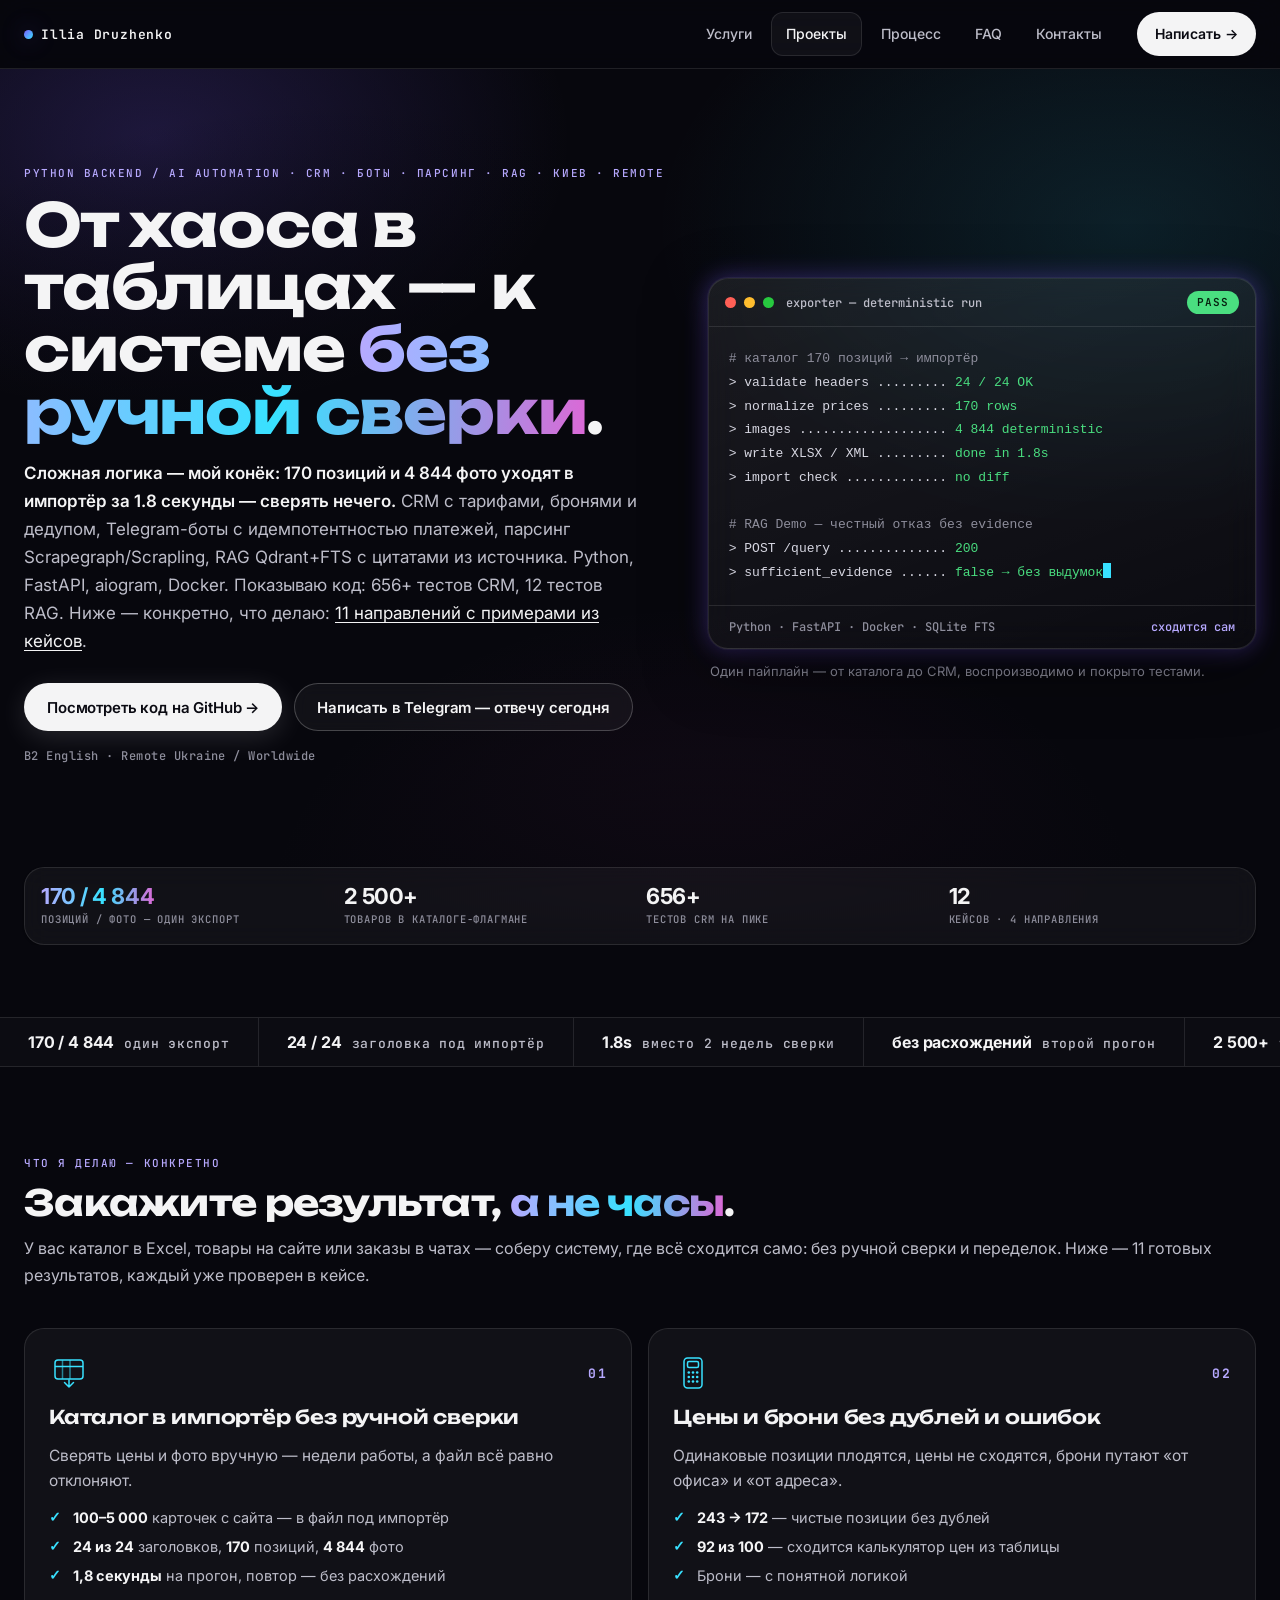
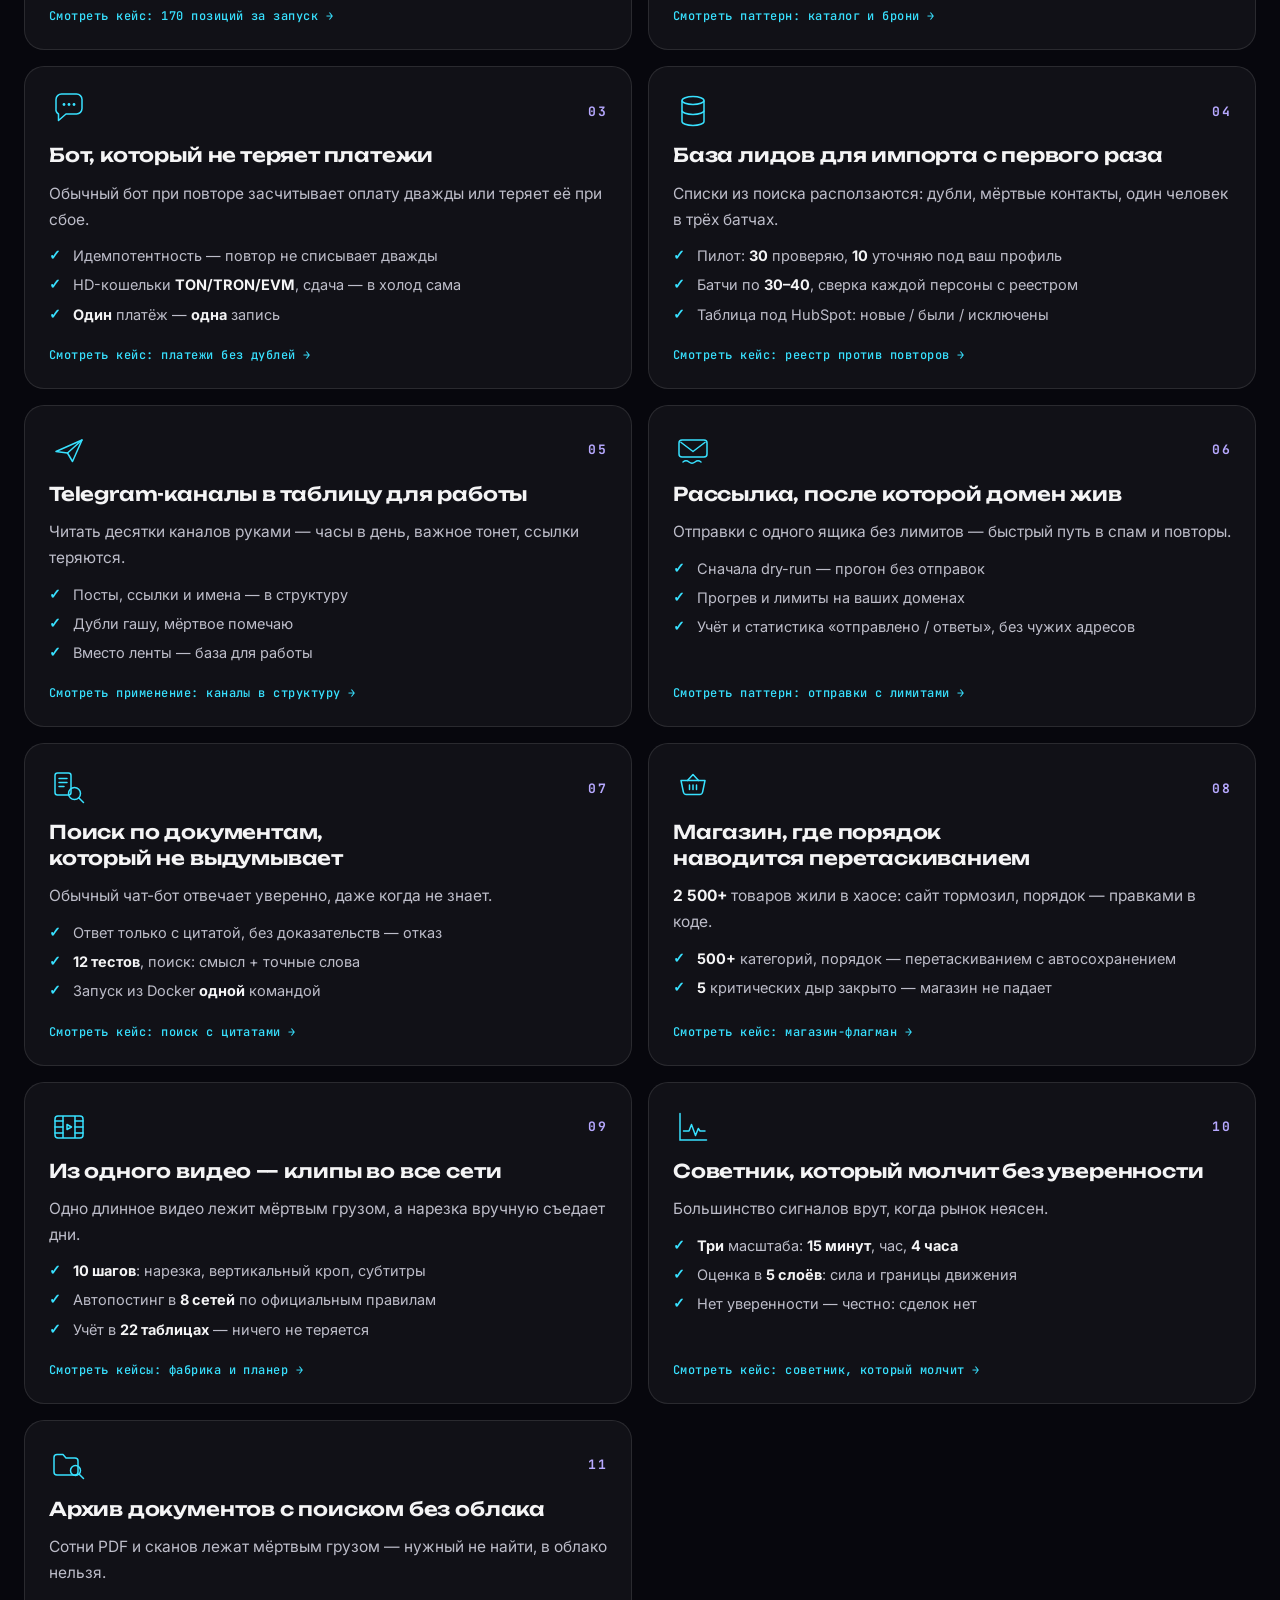
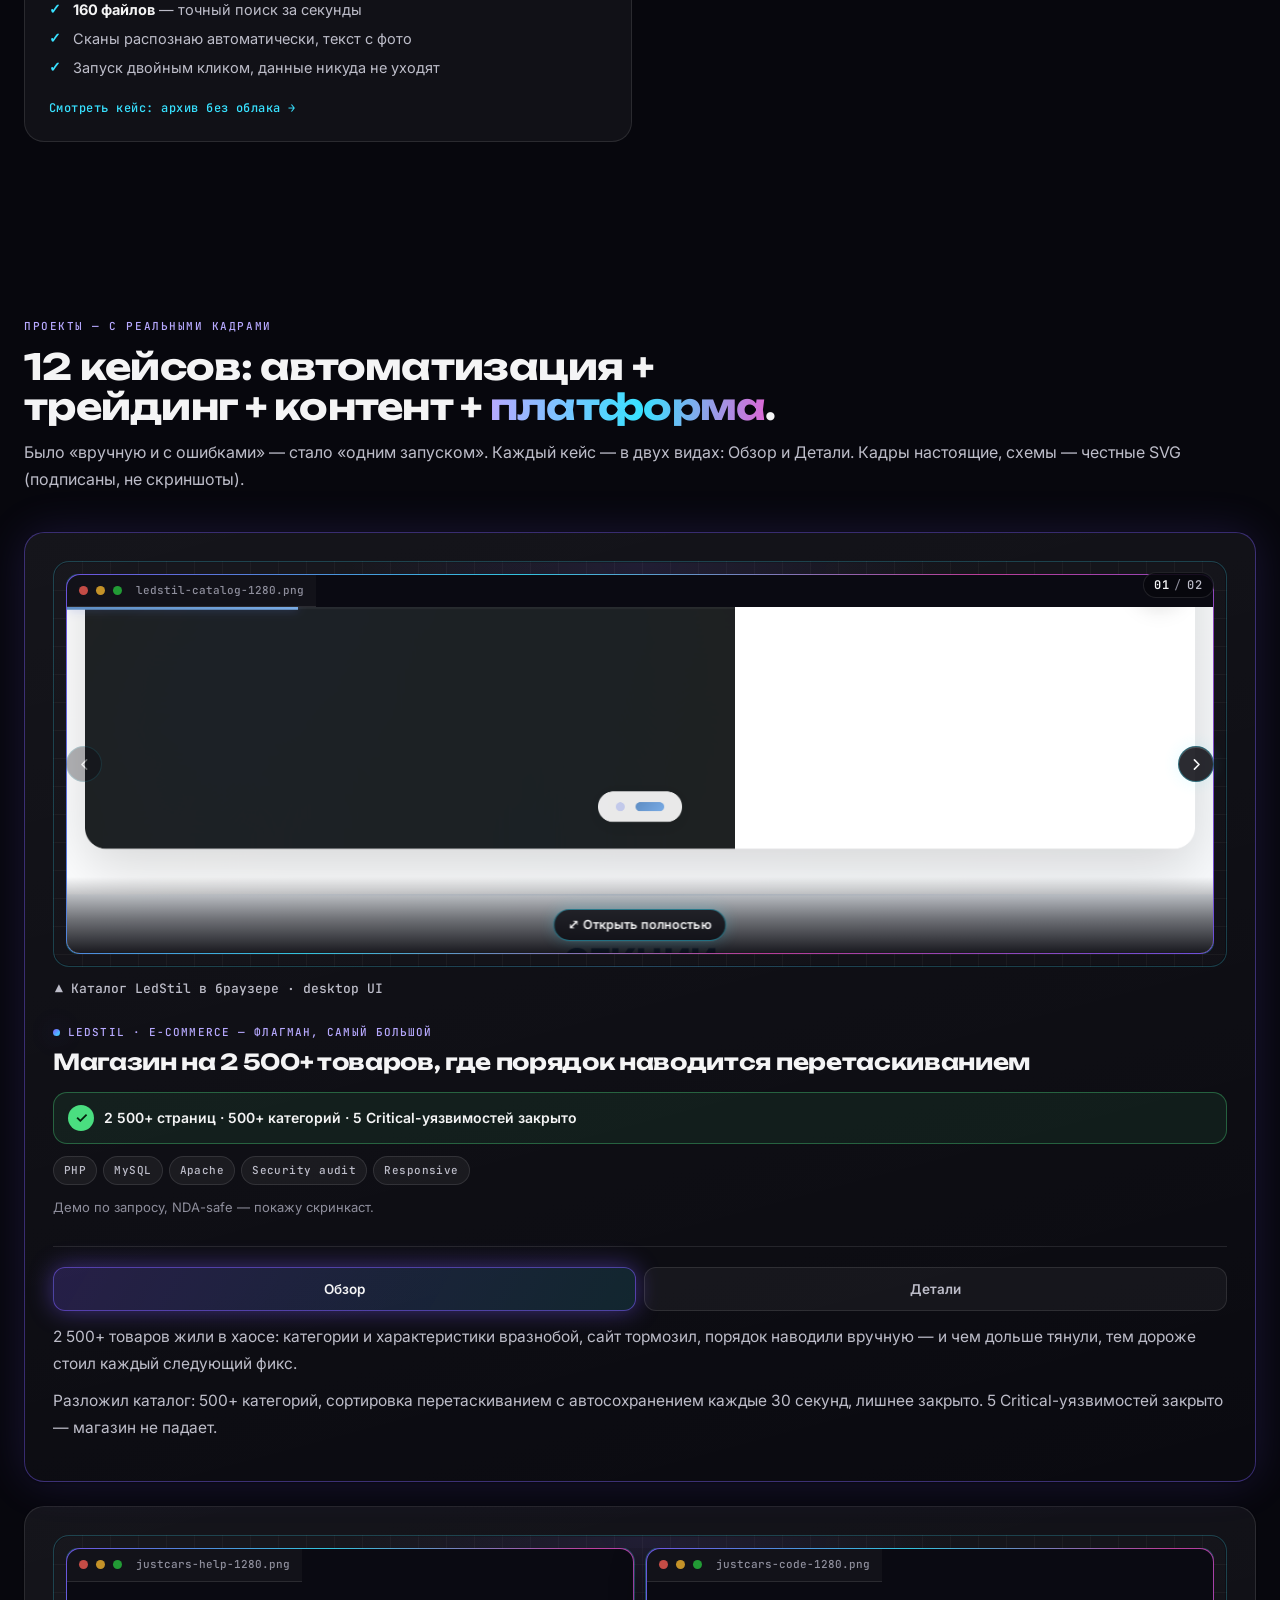
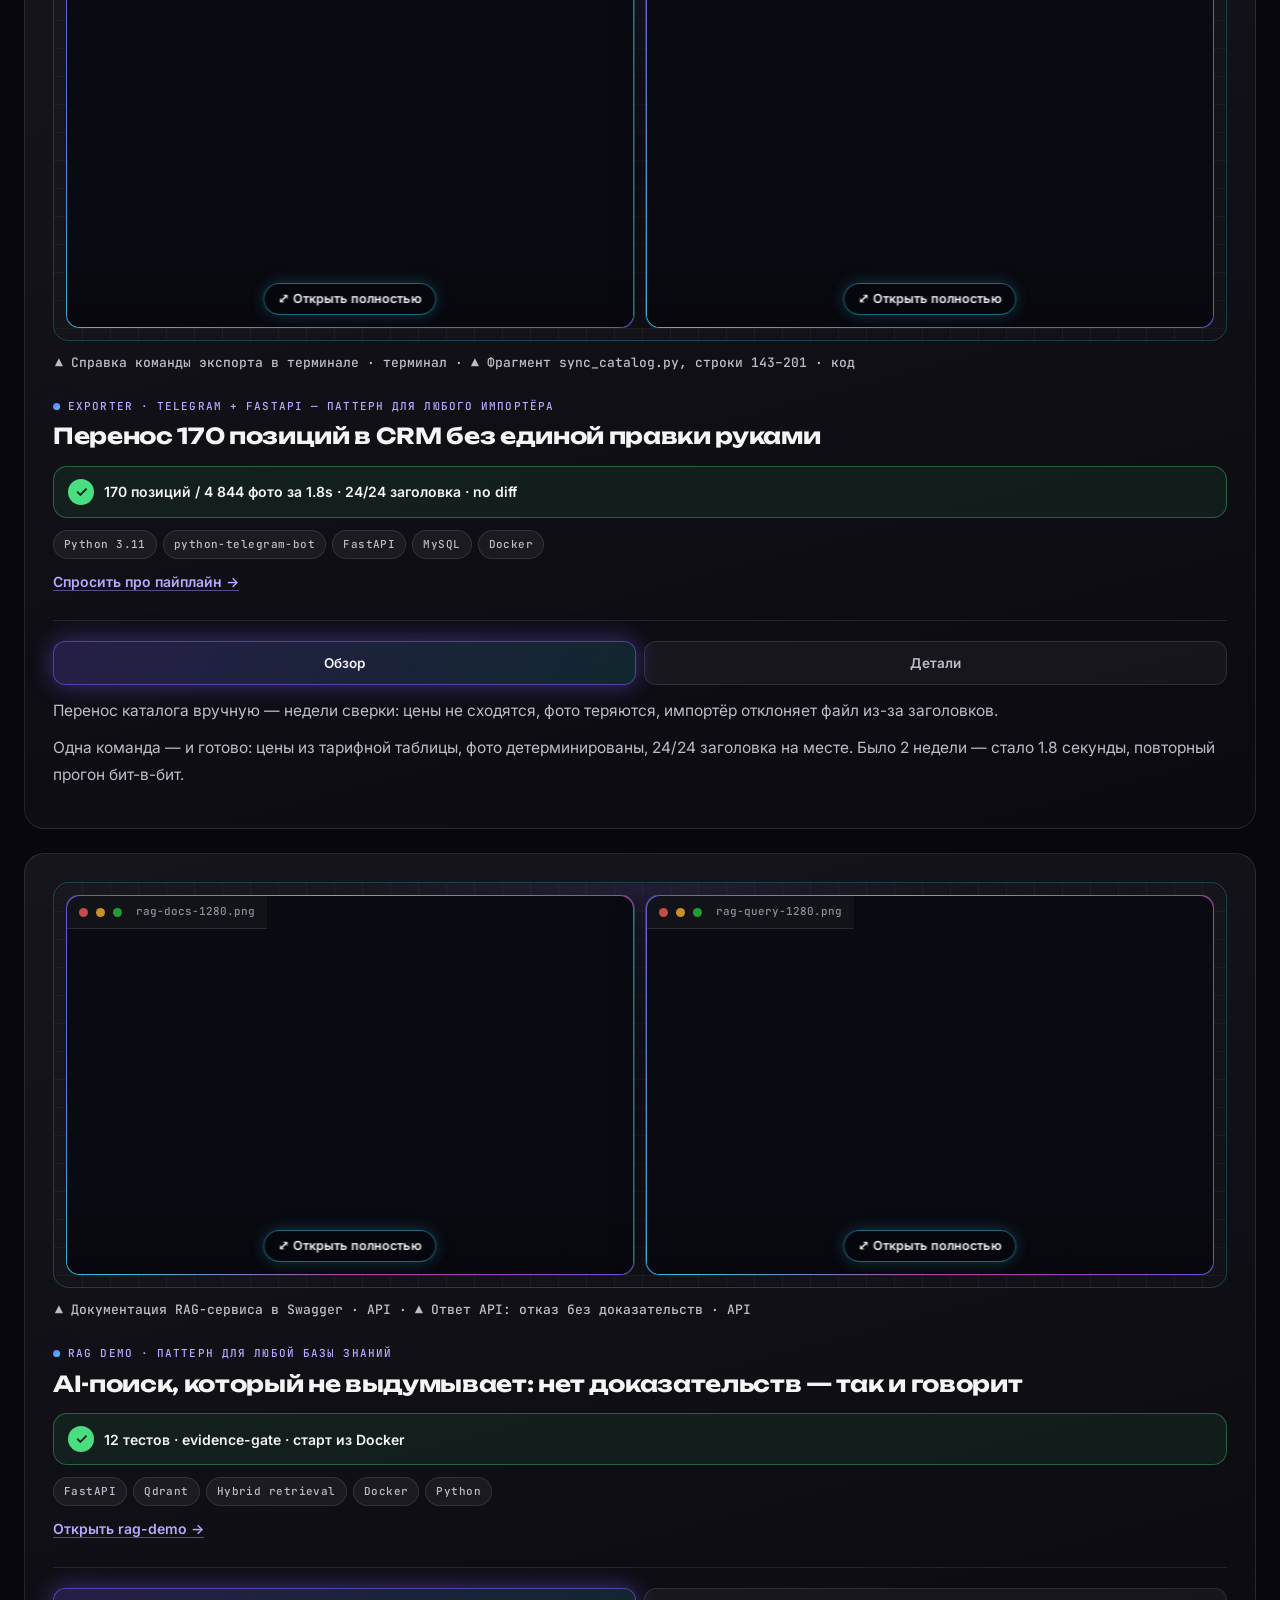
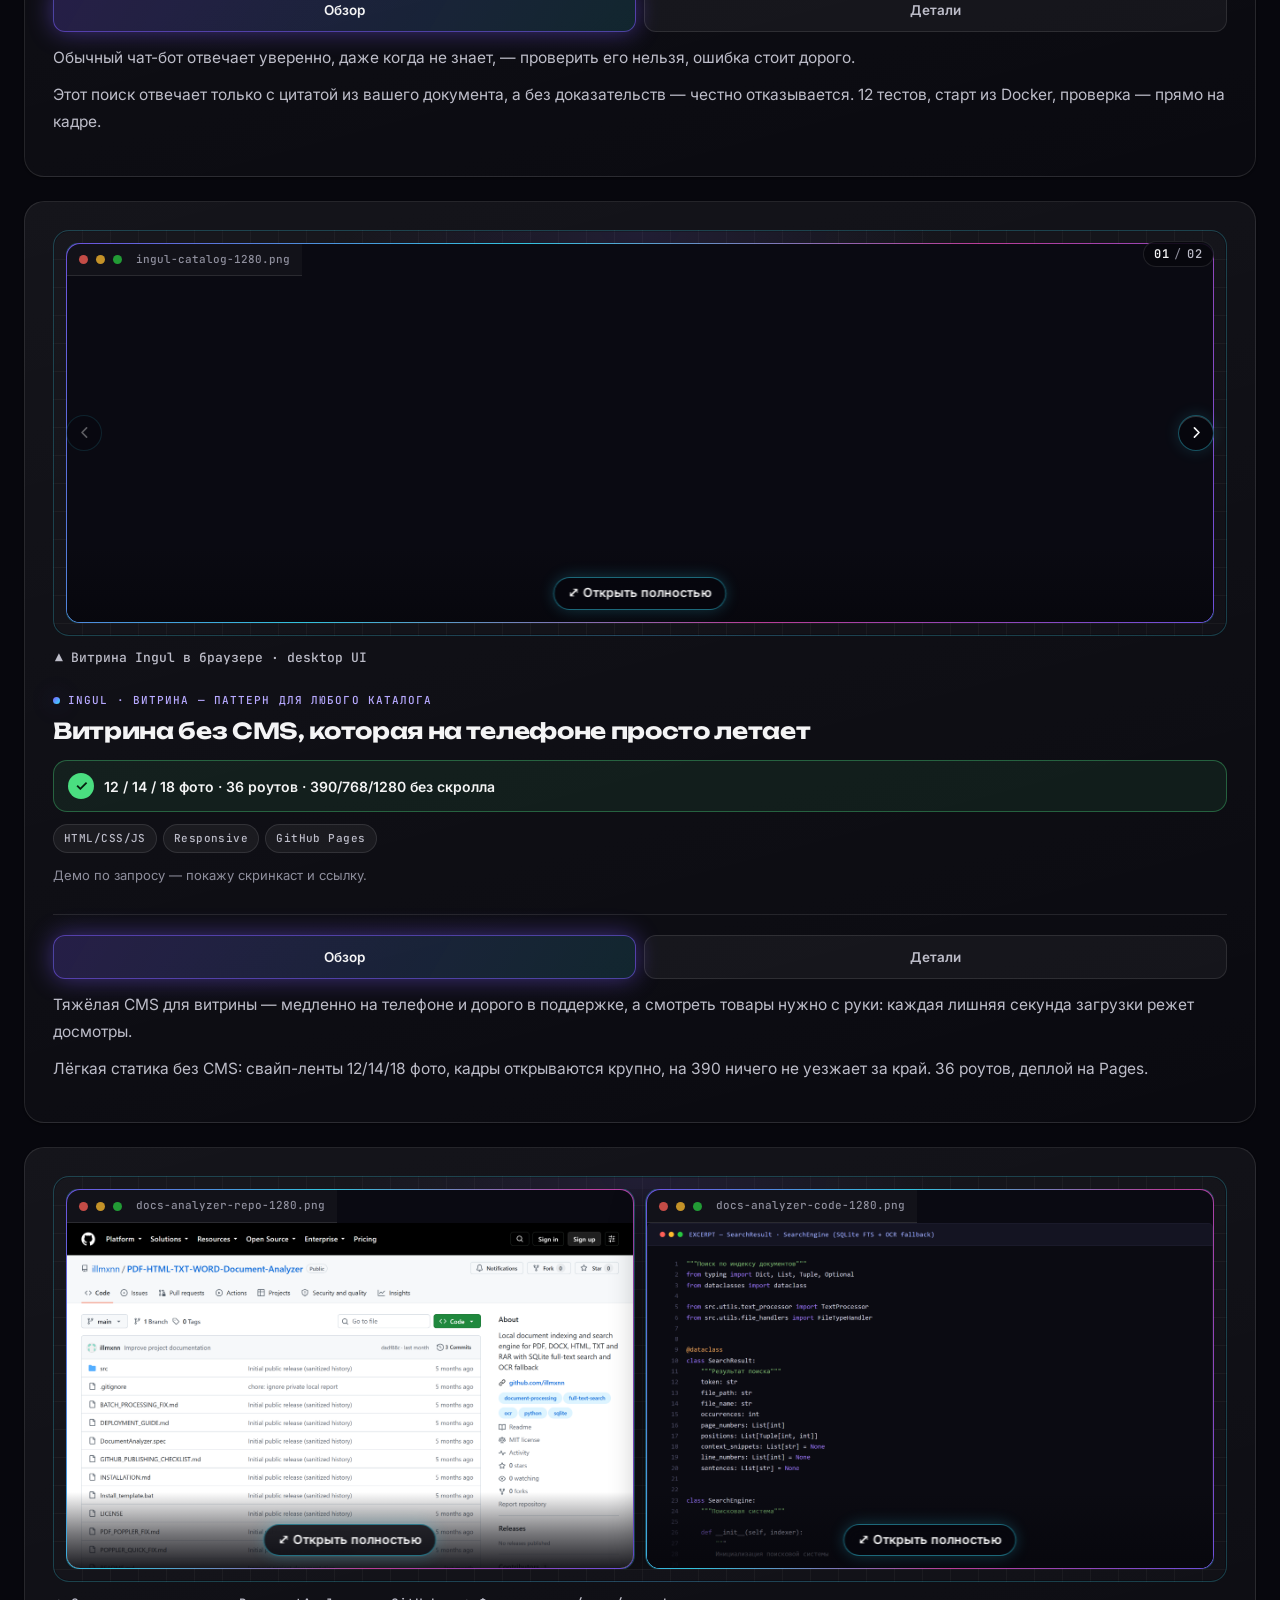
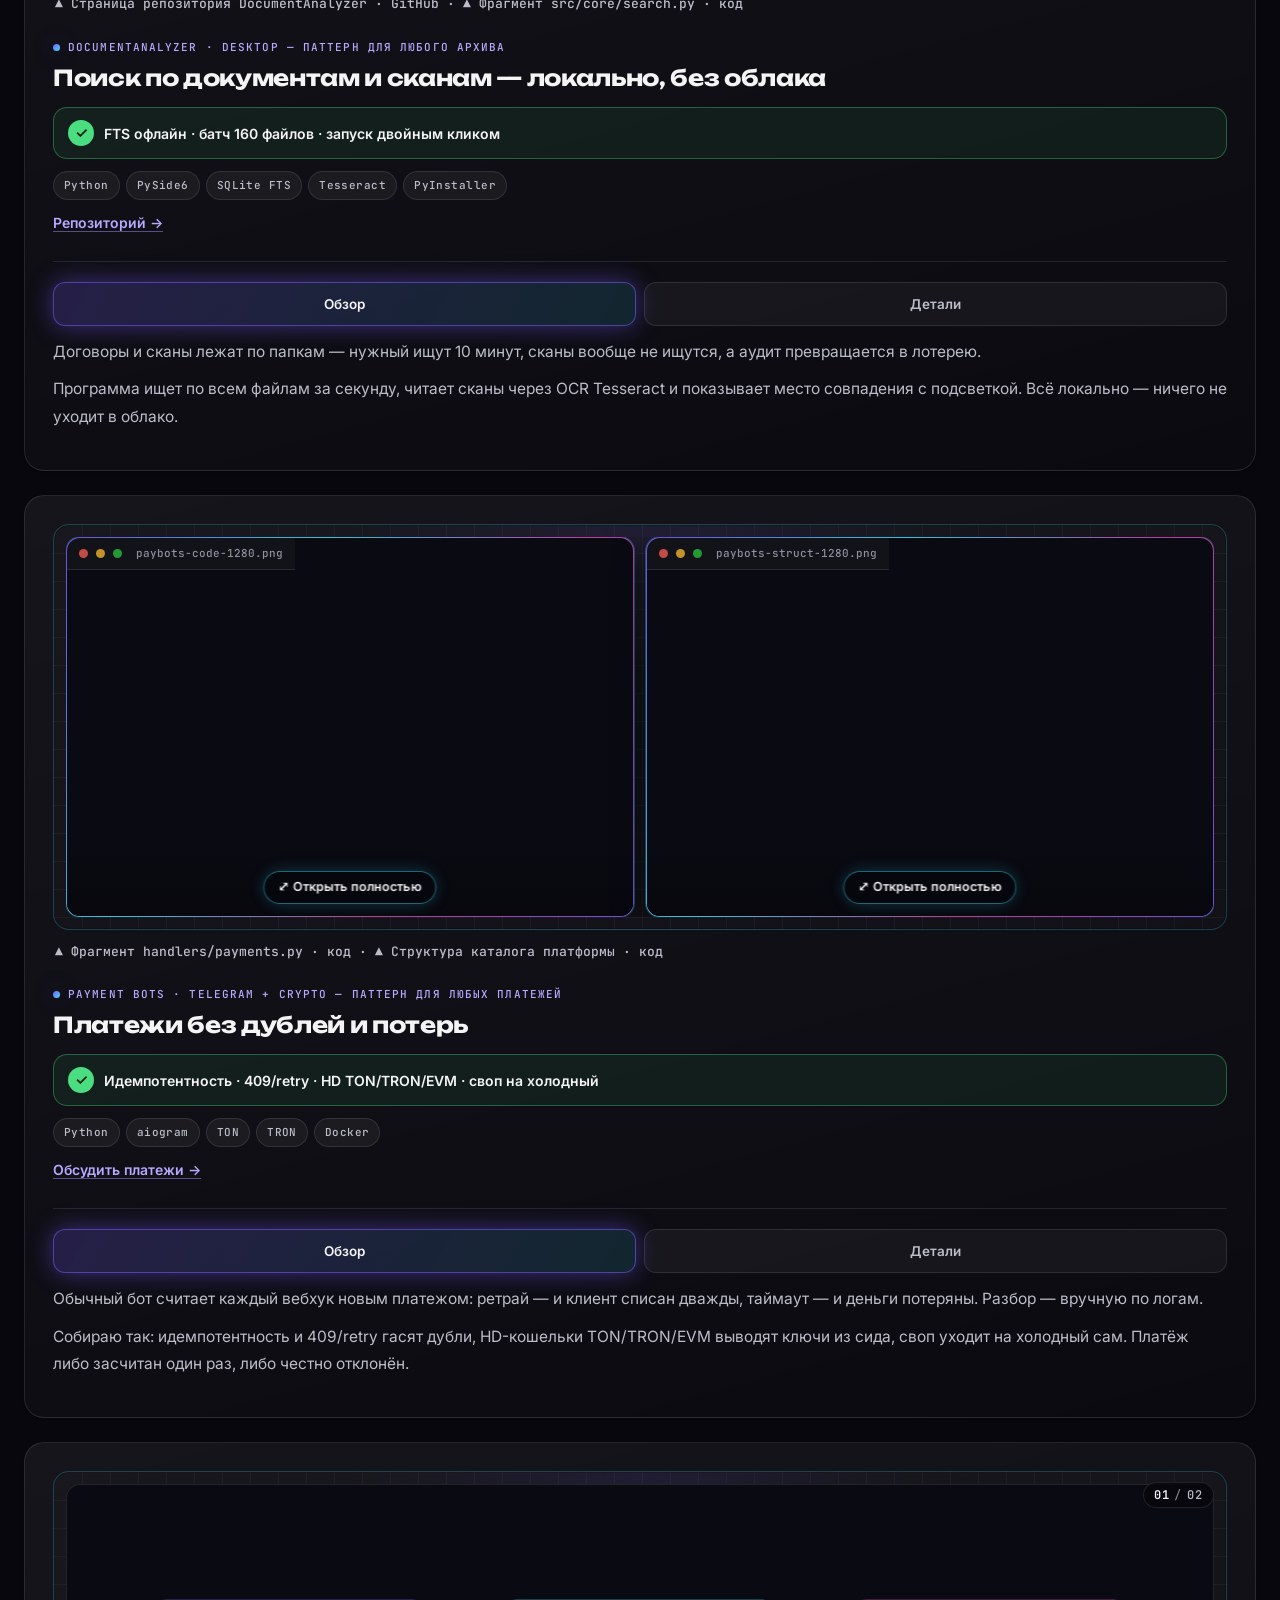
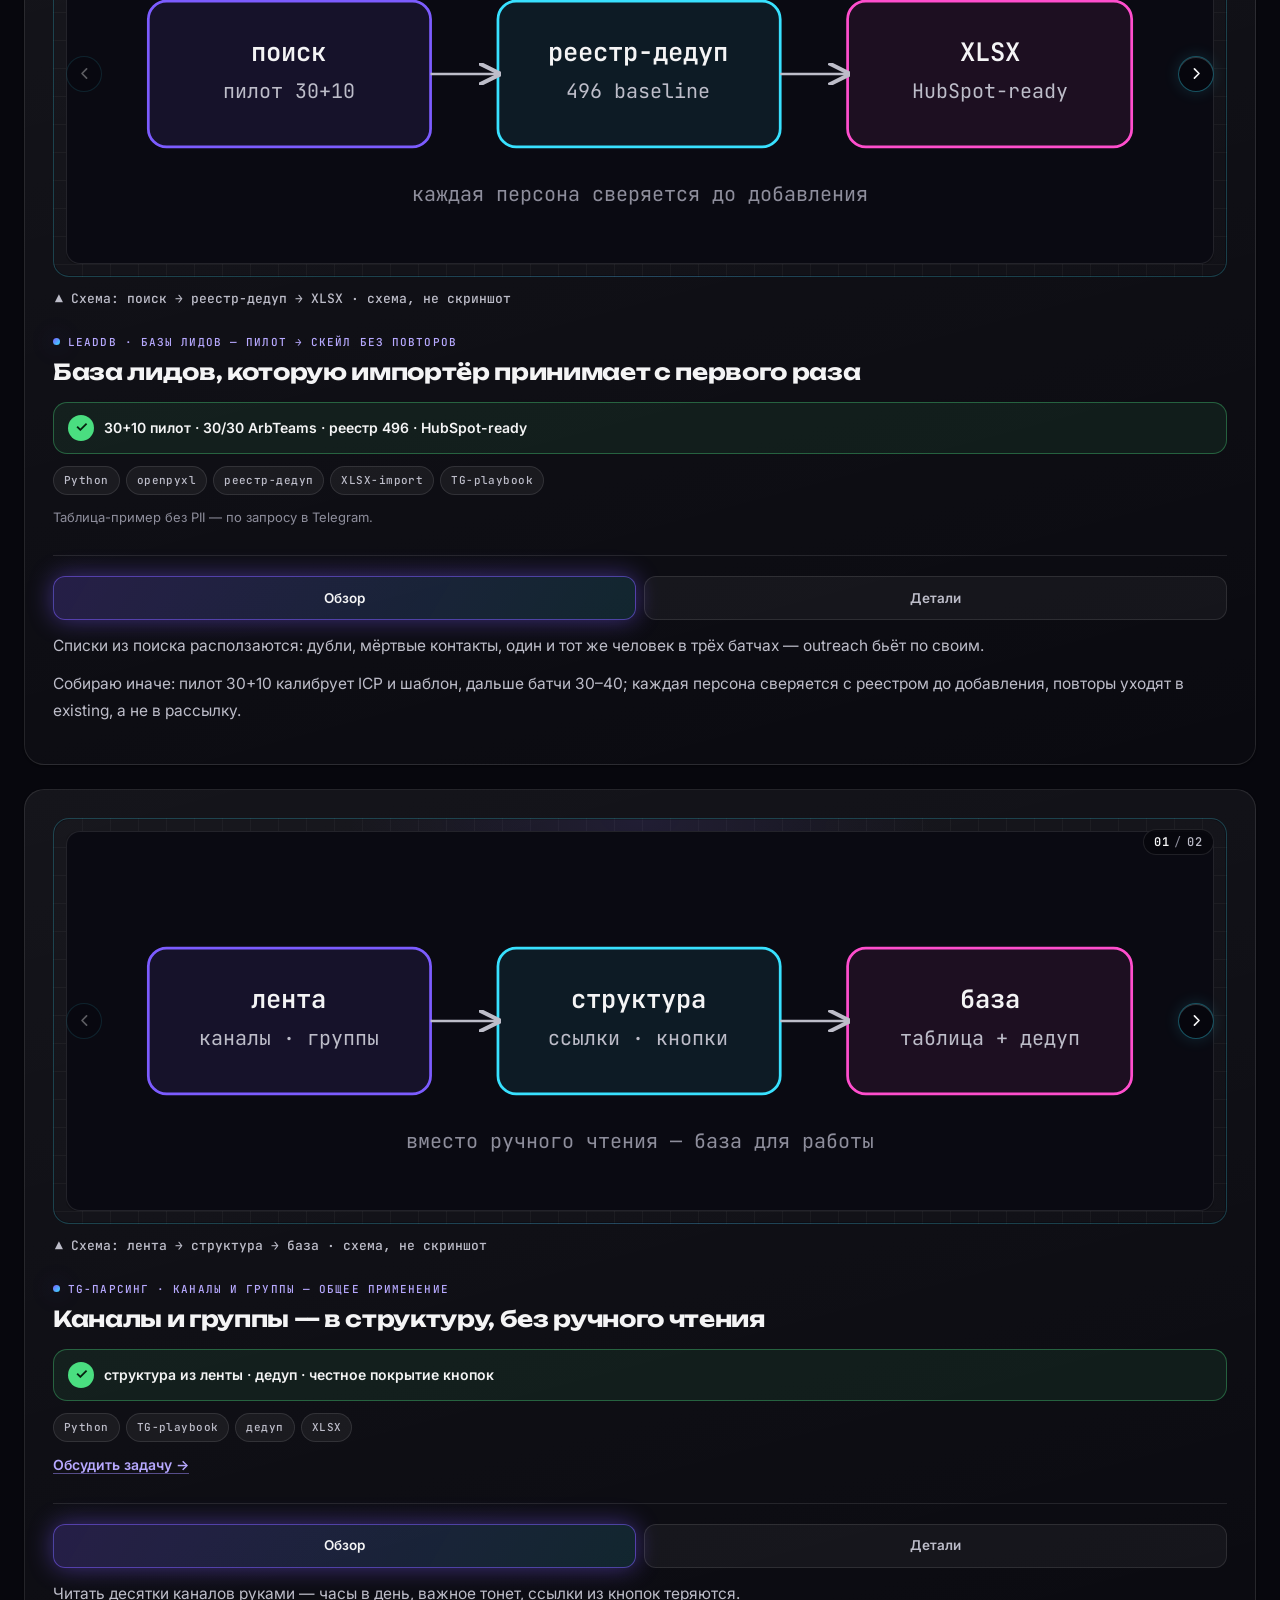
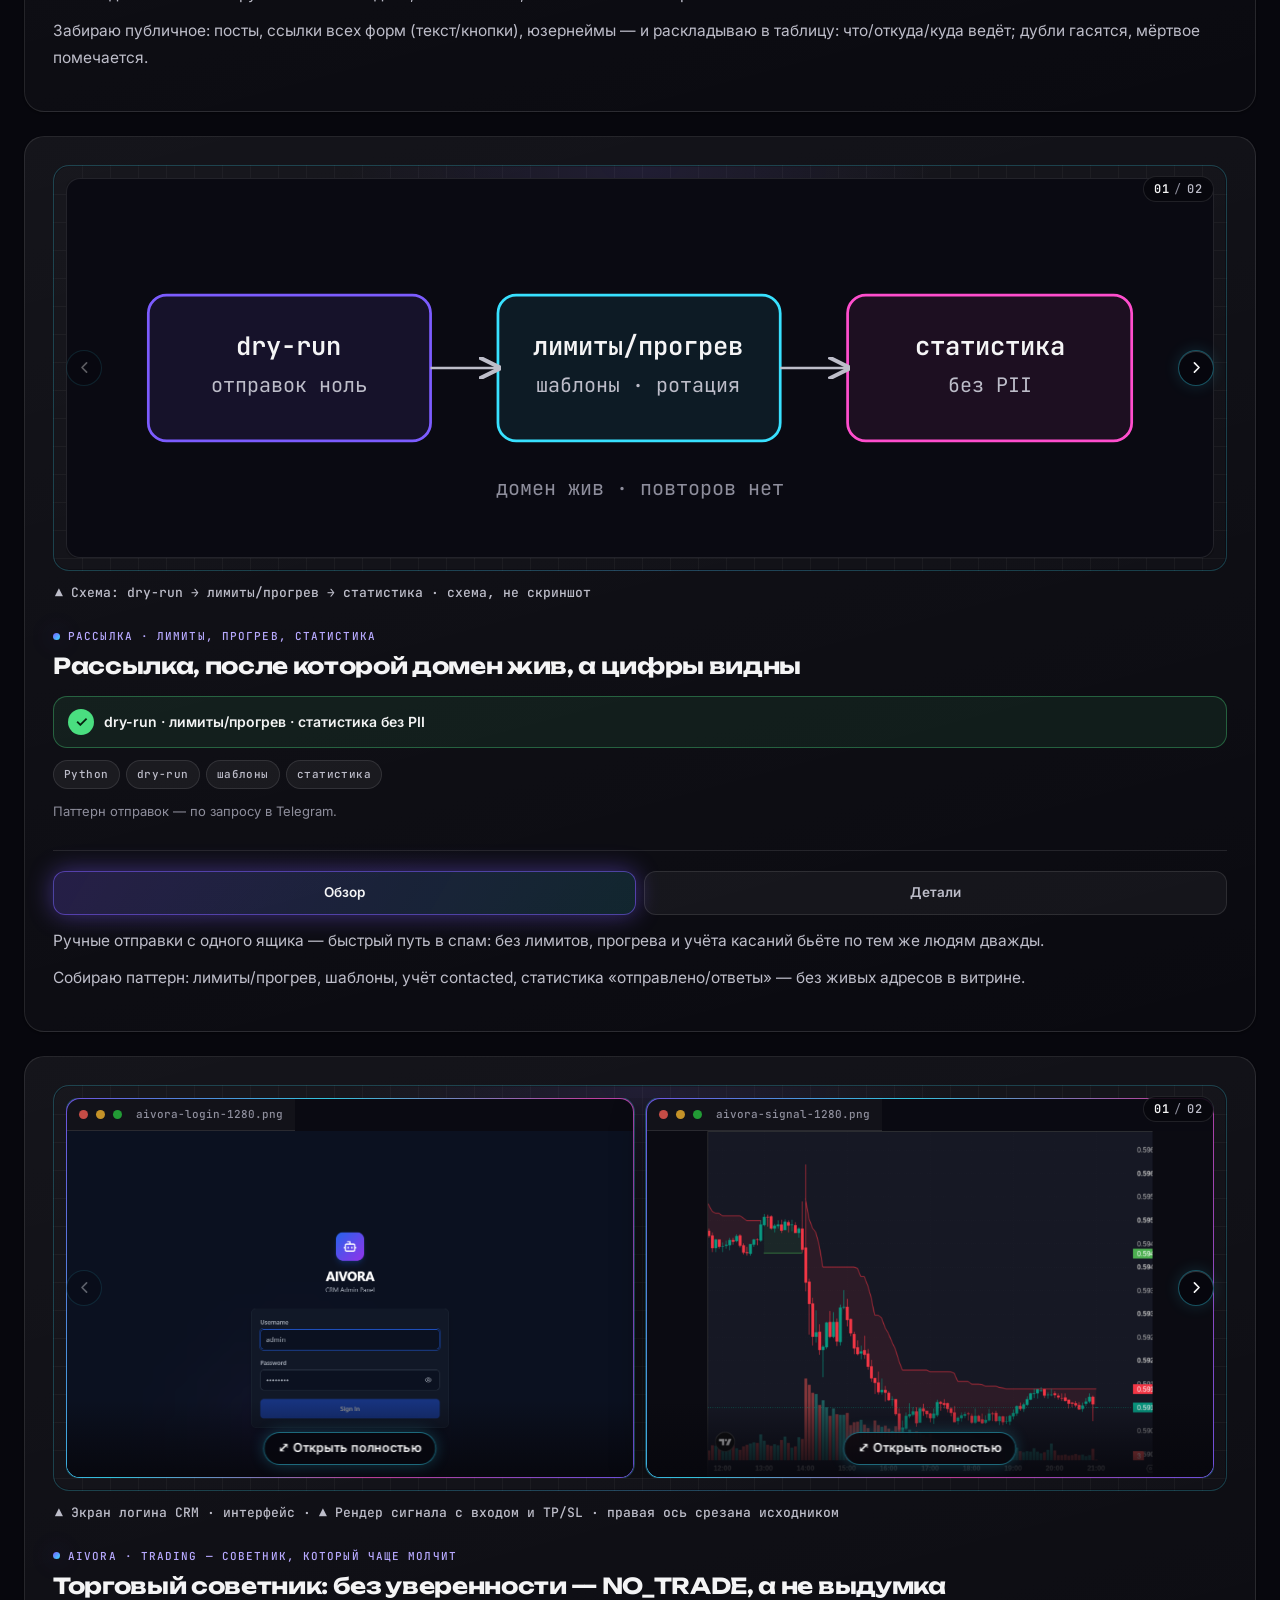
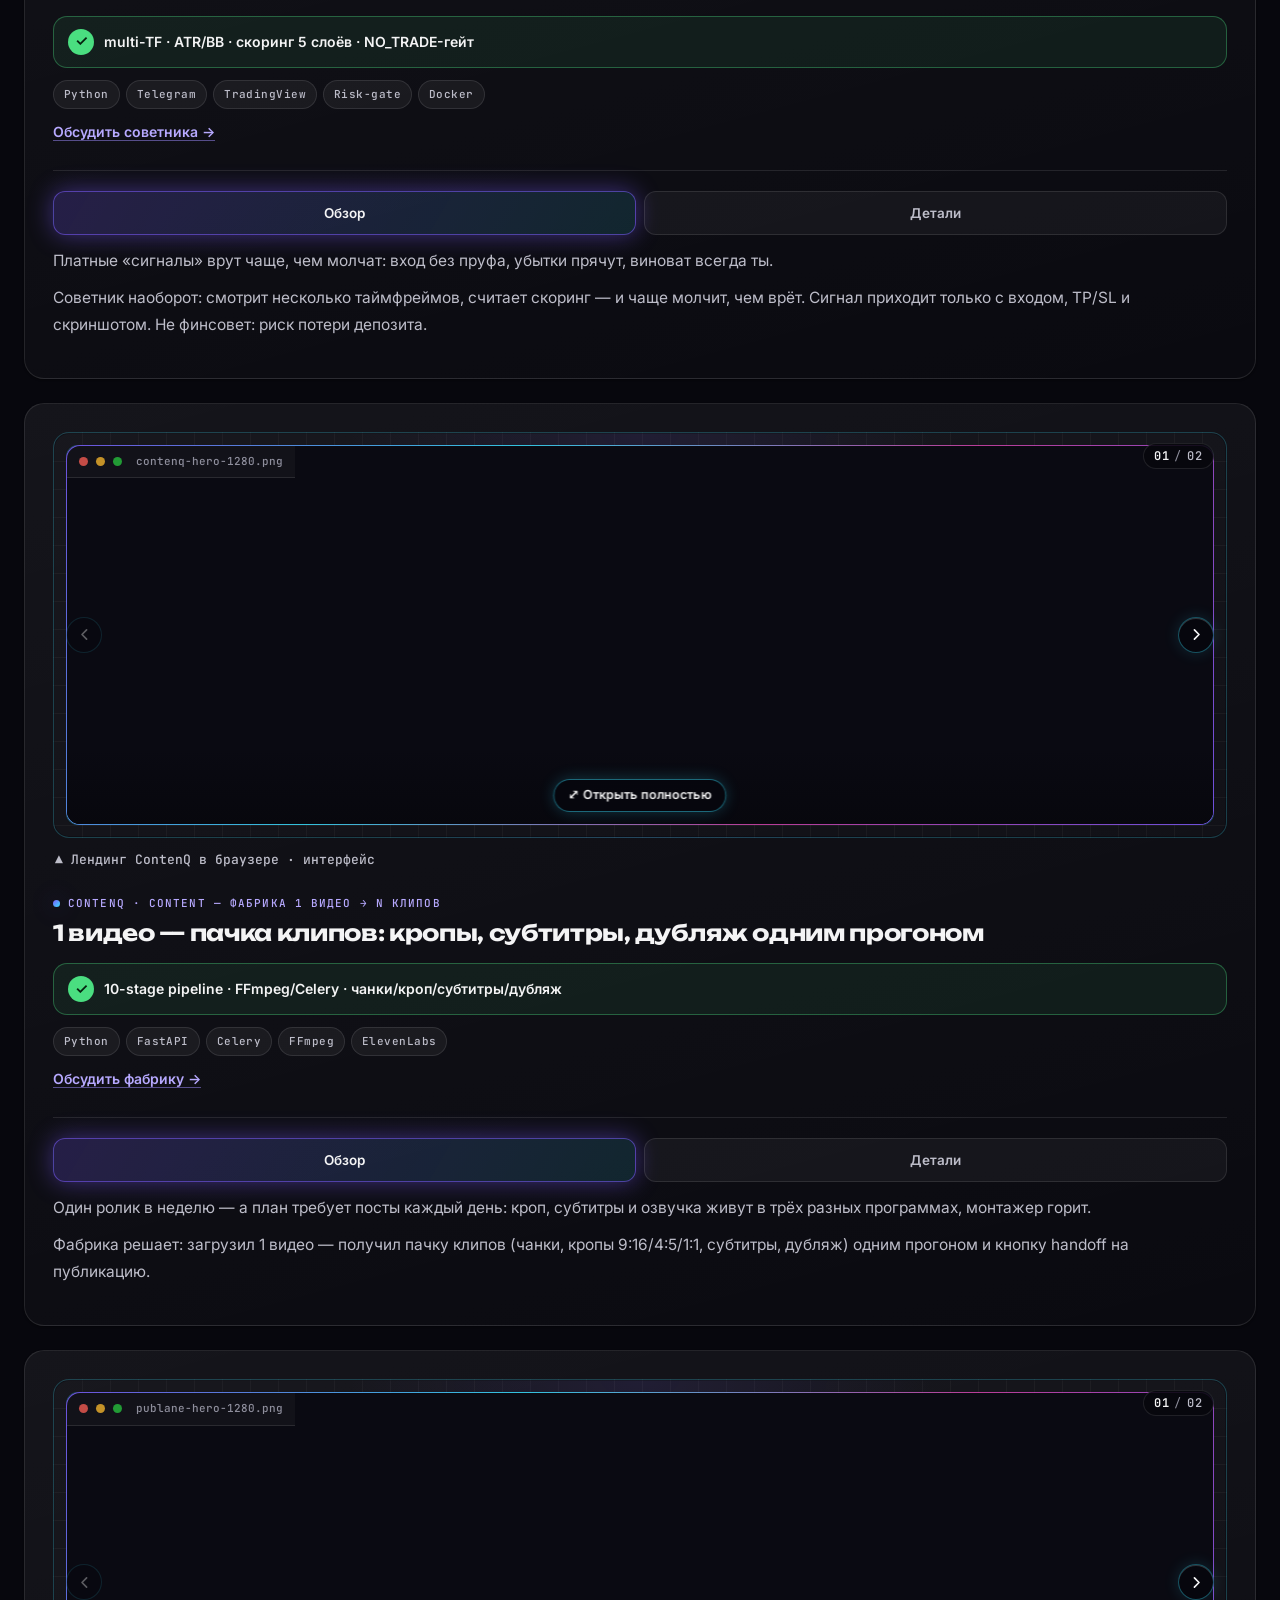
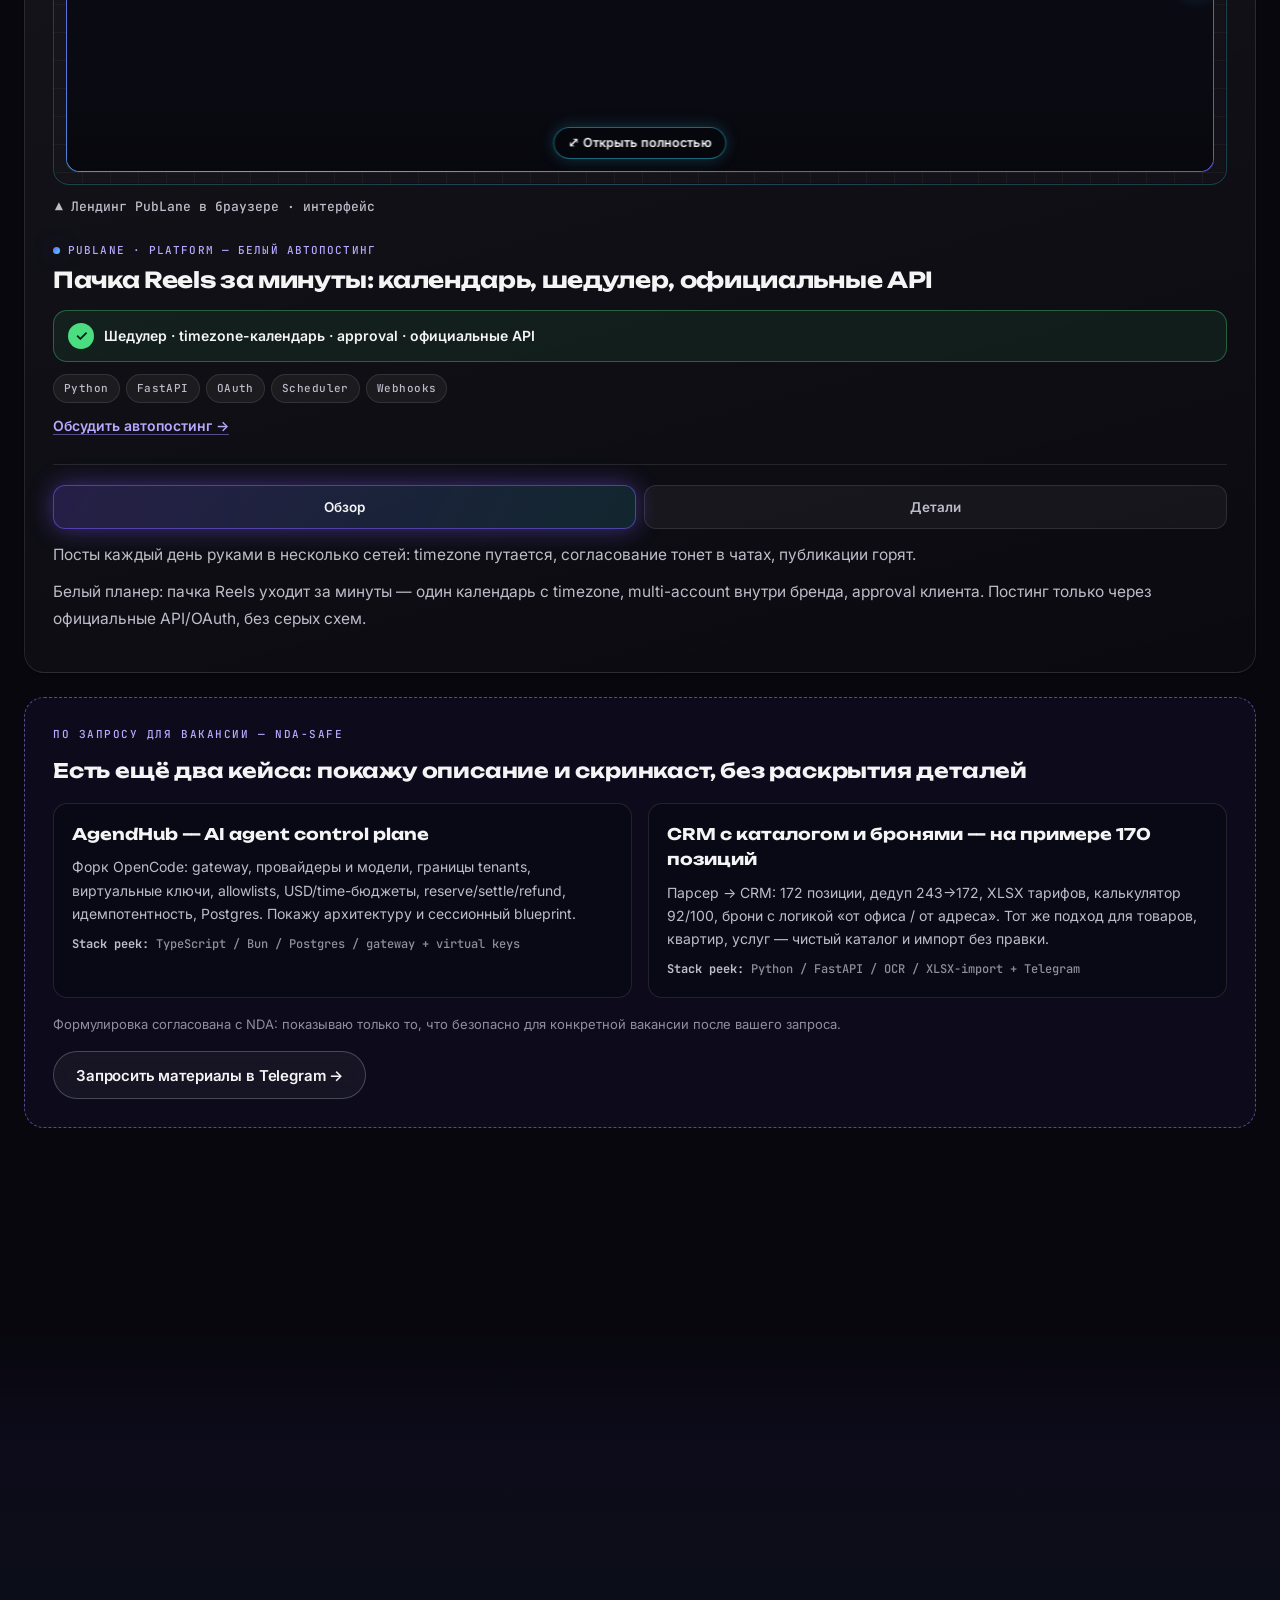
==== commit 911a5115: "polish: static hover frames, touch calm mode, lighter hero" ====
--- a/index.html
+++ b/index.html
@@ -19,7 +19,7 @@
   <link rel="preconnect" href="https://fonts.googleapis.com">
   <link rel="preconnect" href="https://fonts.gstatic.com" crossorigin>
   <link href="https://fonts.googleapis.com/css2?family=Inter:wght@400;500;600;700&family=JetBrains+Mono:wght@400;500;600&family=Unbounded:wght@500;600;700&display=swap" rel="stylesheet">
-  <link rel="stylesheet" href="style.css?v=20261001-1" />
+  <link rel="stylesheet" href="style.css?v=20261001-3" />
   <link rel="icon" type="image/svg+xml" href="assets/icon.svg" />
   <link rel="icon" type="image/png" sizes="32x32" href="assets/icon-32.png" />
   <link rel="icon" href="assets/favicon.ico" sizes="any" />
@@ -1805,9 +1805,16 @@
         });
       }
 
-      /* Back to top */
+      /* Back to top — rAF-throttled (2026-10-01: raw scroll handler forced full-tree style recalc per event, 387ms in trace) */
       var toTop = document.getElementById("toTop");
-      function onScroll(){ toTop.classList.toggle("is-visible", window.scrollY > 700); }
+      var scrollRaf = 0;
+      function onScroll(){
+        if (scrollRaf) return;
+        scrollRaf = requestAnimationFrame(function(){
+          scrollRaf = 0;
+          toTop.classList.toggle("is-visible", window.scrollY > 700);
+        });
+      }
       window.addEventListener("scroll", onScroll, { passive: true });
       onScroll();
       toTop.addEventListener("click", function(){
@@ -1862,16 +1869,22 @@
           card.addEventListener("pointerleave", function(){ card.style.transform = ""; });
         });
 
-        /* Magnetic CTA — max 6px */
+        /* Magnetic CTA — max 6px, rAF-throttled like tilt (2026-10-01: was unthrottled getBoundingClientRect + write per pointermove) */
         document.querySelectorAll("[data-magnetic]").forEach(function(el){
+          var mraf = 0, mev = null;
           el.addEventListener("pointermove", function(e){
-            var r = el.getBoundingClientRect();
-            var dx = e.clientX - (r.left + r.width / 2);
-            var dy = e.clientY - (r.top + r.height / 2);
-            var m = 6 / Math.max(r.width, r.height);
-            el.style.transform = "translate(" + (dx * m * 2).toFixed(1) + "px," + (dy * m * 2).toFixed(1) + "px)";
+            mev = e;
+            if (mraf) return;
+            mraf = requestAnimationFrame(function(){
+              mraf = 0;
+              var r = el.getBoundingClientRect();
+              var dx = mev.clientX - (r.left + r.width / 2);
+              var dy = mev.clientY - (r.top + r.height / 2);
+              var m = 6 / Math.max(r.width, r.height);
+              el.style.transform = "translate(" + (dx * m * 2).toFixed(1) + "px," + (dy * m * 2).toFixed(1) + "px)";
+            });
           });
-          el.addEventListener("pointerleave", function(){ el.style.transform = ""; });
+          el.addEventListener("pointerleave", function(){ if (mraf) { cancelAnimationFrame(mraf); mraf = 0; } el.style.transform = ""; });
         });
       }
 
@@ -1888,13 +1901,15 @@
           return;
         }
         var isMobile = Math.min(window.innerWidth, window.innerHeight) < 640;
-        renderer.setPixelRatio(Math.min(window.devicePixelRatio || 1, isMobile ? 1.0 : 1.5));
+        /* Perf (2026-10-01): cap DPR at 1.25, fewer points — same look, less upload */
+        renderer.setPixelRatio(Math.min(window.devicePixelRatio || 1, 1.25));
         var scene = new THREE.Scene();
         var camera = new THREE.PerspectiveCamera(58, 1, 0.1, 100);
         camera.position.set(0, 1.6, 7.2);
         camera.lookAt(0, 0, 0);
 
-        var COUNT = isMobile ? 800 : 1800;
+        /* Perf (2026-10-01): 1800/800 -> 1000/450 points — same calm field, ~44% less per-frame JS + upload */
+        var COUNT = isMobile ? 450 : 1000;
         var W = 16, H = 9;
         /* Calm hero (2026-09-26): deterministic seed, bounded oscillation, sparse text zone */
         function mulberry32(a){ return function(){ a |= 0; a = (a + 0x6D2B79F5) | 0; var t = Math.imul(a ^ (a >>> 15), 1 | a); t = (t + Math.imul(t ^ (t >>> 7), 61 | t)) ^ t; return ((t ^ (t >>> 14)) >>> 0) / 4294967296; }; }
@@ -1960,10 +1975,14 @@
 
         var arr = geo.attributes.position.array;
         var last = performance.now();
+        var lastRender = 0;
         var t = 0;
         var smX = 0, smY = 0, probeTick = 0;
         function frame(now){
           if (!visible) return;
+          /* Perf (2026-10-01): ~30fps cap — calm field needs no 60fps JS loop + upload */
+          if (now - lastRender < 33) { requestAnimationFrame(frame); return; }
+          lastRender = now;
           /* Stable physics (2026-09-26): clamp dt, damped mouse, bounded offsets, hard borders */
           var dt = (now - last) / 1000;
           if (!(dt >= 0) || dt > 0.033) dt = 0.033;
--- a/style.css
+++ b/style.css
@@ -112,7 +112,6 @@
   min-height: 48px; padding: 0 22px; border-radius: var(--radius-pill);
   font: 600 15px/1 var(--font-sans); letter-spacing: -0.01em; text-decoration: none; cursor: pointer; border: 1px solid transparent;
   transition: transform 200ms cubic-bezier(0.2, 0.8, 0.2, 1), box-shadow 200ms ease, background 200ms ease, border-color 200ms ease;
-  will-change: transform;
 }
 .btn--primary { background: var(--cta-bg); color: var(--cta-text); box-shadow: 0 6px 28px rgba(244, 244, 245, 0.14); }
 .btn--primary:hover { transform: translateY(-2px); box-shadow: 0 10px 36px rgba(56, 225, 255, 0.28); }
@@ -206,7 +205,7 @@
   border: 1px solid var(--border); border-radius: var(--radius-card);
   background: linear-gradient(165deg, rgba(255,255,255,0.06), rgba(255,255,255,0.015));
   padding: 28px; display: grid; grid-template-columns: 1fr; gap: 24px;
-  box-shadow: var(--shadow-card); transform-style: preserve-3d; will-change: transform;
+  box-shadow: var(--shadow-card); transform-style: preserve-3d;
   transition: border-color 220ms ease, box-shadow 220ms ease;
 }
 .case:hover { border-color: var(--border-hover); box-shadow: var(--shadow-elevated); }
@@ -325,7 +324,7 @@
 /* Anti-lag (2026-09-26): offscreen-слайды пропускают рендер до показа */
 .shots__page:not(.is-active) { content-visibility: auto; contain-intrinsic-size: auto 380px; }
 .shots__page img { -webkit-user-drag: none; user-select: none; -webkit-user-select: none; }
-.shots__page .shot-frame { position: relative; isolation: isolate; transition: transform 260ms cubic-bezier(0.2,0.8,0.2,1); width: 100%; margin-inline: auto; }
+.shots__page .shot-frame { position: relative; isolation: isolate; transition: border-color 260ms ease, box-shadow 260ms ease; width: 100%; margin-inline: auto; }
 /* Anti-lag (2026-09-26): на время скролла/свайпа glow-анимации стоят — только transform/opacity */
 .shots.is-scroll .shots__page .shot-frame,
 .shots.is-scroll .shots__page.is-active .shot-frame,
@@ -333,33 +332,17 @@
 .shots__track.is-drag .shots__page.is-active .shot-frame { animation-play-state: paused; }
 .shots.is-scroll .shot-frame__view::after,
 .shots__track.is-drag .shot-frame__view::after { animation-play-state: paused; }
-/* Hover: lift + shine sweep (transform/opacity only, interruptible) */
-.shots__page .shot-frame:hover { transform: translateY(-4px); border-color: var(--border-hover); box-shadow: 0 0 0 1px rgba(56,225,255,0.2), 0 18px 44px rgba(0,0,0,0.5), 0 0 28px rgba(56,225,255,0.12); }
-.shot-frame__view::after {
-  content: ""; position: absolute; inset: -20% -60% auto -60%; height: 140%; z-index: 1; pointer-events: none;
-  background: linear-gradient(105deg, transparent 42%, rgba(255,255,255,0.14) 50%, transparent 58%);
-  transform: translateX(-70%); opacity: 0;
-}
-.shots__page .shot-frame:hover .shot-frame__view::after { animation: frame-shine 700ms ease; }
-@keyframes frame-shine {
-  0% { transform: translateX(-70%); opacity: 0; }
-  15% { opacity: 1; }
-  100% { transform: translateX(70%); opacity: 0; }
-}
-/* Active slide: living gradient border (background-position flow + soft glow pulse) */
+/* Hover: frame + glow only, no lift (2026-10-01: translateY(-4px) removed — shifting looked broken, measured -4.00px rect delta) */
+.shots__page .shot-frame:hover { transform: none; border-color: var(--border-hover); box-shadow: 0 0 0 1px rgba(56,225,255,0.2), 0 18px 44px rgba(0,0,0,0.5), 0 0 28px rgba(56,225,255,0.12); }
+/* Shine removed (2026-10-01): hover sweep deleted with the lift — static glow only, no ::after layer on 20 frames */
+/* Active slide: static gradient border + static glow (2026-10-01: frame-flow infinite repaint removed — background-position/box-shadow animated every frame on ~9 slides) */
 .shots__page.is-active .shot-frame {
   border-color: transparent;
   background:
     linear-gradient(#0A0A12, #0A0A12) padding-box,
     linear-gradient(120deg, rgba(124,92,255,0.85), rgba(56,225,255,0.85), rgba(255,78,205,0.7), rgba(124,92,255,0.85)) border-box;
-  background-size: auto, 220% 220%;
   border: 1px solid transparent;
-  animation: frame-flow 3.6s ease-in-out infinite;
   box-shadow: 0 0 0 1px rgba(56, 225, 255, 0.28), 0 10px 34px rgba(0, 0, 0, 0.45);
-}
-@keyframes frame-flow {
-  0%, 100% { background-position: 0 0, 0% 40%; box-shadow: 0 0 0 1px rgba(56,225,255,0.22), 0 0 22px rgba(56,225,255,0.12), 0 10px 34px rgba(0,0,0,0.45); }
-  50% { background-position: 0 0, 100% 60%; box-shadow: 0 0 0 1px rgba(56,225,255,0.34), 0 0 36px rgba(56,225,255,0.22), 0 10px 34px rgba(0,0,0,0.45); }
 }
 .shots__cap { margin: 12px 2px 0; font: 500 13px/1.6 var(--font-mono); color: var(--text-secondary); }
 /* Scheme as a slider page: same height as shot frames, svg centered */
@@ -373,7 +356,7 @@
   display: flex; align-items: center; justify-content: center; gap: 8px; margin-top: 16px; margin-inline: auto; max-width: 240px; width: fit-content; min-width: 0; min-height: 0; position: relative;
   border: 1px solid var(--border); border-radius: 999px; padding: 5px 8px;
   background: linear-gradient(160deg, rgba(255,255,255,0.06), rgba(255,255,255,0.015));
-  backdrop-filter: blur(12px); -webkit-backdrop-filter: blur(12px);
+  background-color: rgba(13, 13, 22, 0.94);
 }
 /* Case-balance (2026-09-26): левая колонка тянется на высоту строки, подпись+пилюля одним блоком у низа */
 .case { align-items: stretch; }
@@ -404,8 +387,7 @@
 .shots__viewport > .shots__arrow {
   position: absolute; top: 50%; margin-top: -18px; z-index: 3;
   width: 36px; height: 36px;
-  background: rgba(7, 7, 13, 0.55);
-  backdrop-filter: blur(8px); -webkit-backdrop-filter: blur(8px);
+  background: rgba(7, 7, 13, 0.85);
 }
 .shots__viewport > .shots__arrow svg { width: 15px; height: 15px; }
 .shots__viewport > [data-shots-prev] { left: 12px; }
@@ -413,9 +395,8 @@
 .shots__viewport > .shots__count {
   position: absolute; top: 10px; right: 12px; z-index: 3;
   color: var(--text);
-  background: rgba(7, 7, 13, 0.72);
+  background: rgba(7, 7, 13, 0.88);
   border: 1px solid var(--border); border-radius: 999px; padding: 6px 10px;
-  backdrop-filter: blur(8px); -webkit-backdrop-filter: blur(8px);
 }
 .shots__count { font: 600 12px/1 var(--font-mono); letter-spacing: 0.1em; color: var(--text-tertiary); white-space: nowrap; padding: 0 2px; font-variant-numeric: tabular-nums; flex: 0 1 auto; min-width: 62px; text-align: center; }
 .shots__count b { color: var(--text); font-weight: 600; }
@@ -733,6 +714,28 @@
   .glass-console__code { font-size: 12px; min-height: 0; }
 }
 
+/* Mobile calm (2026-10-01): на тач-экранах ноль движений — тап/наведение ничего не сдвигает, декор стоит, контент виден сразу */
+@media (hover: none), (pointer: coarse) {
+  /* Тап эмулирует :hover и залипает — все сдвиги в ноль (замер до: tap по .btn--primary оставлял matrix(1,0,0,1,0,-2)) */
+  .nav__cta:hover, .nav__cta:active { transform: none; }
+  .btn:hover, .btn:active, .btn--primary:hover, .btn--primary:active, .btn--secondary:hover, .btn--secondary:active, .btn--ghost:hover, .btn--ghost:active { transform: none; }
+  .shots__arrow:hover, .shots__arrow:active { transform: none; }
+  .shots__page .shot-frame:hover, .shots__page .shot-frame:active { transform: none; }
+  .step:hover, .step:active, .help-row:hover, .help-row:active, .help-card:hover, .help-card:active, .svc:hover, .svc:active { transform: none; }
+  .tabs__tab:hover, .tabs__tab:active, .case:hover, .case:active { transform: none; }
+  /* Состояния остаются через цвет/рамку/свечение — без transform в transition */
+  .nav__cta, .btn, .shots__arrow, .step, .svc, .help-row, .help-card, .tabs__tab, .case, .shots__page .shot-frame { transition: border-color 180ms ease, box-shadow 180ms ease, background 180ms ease, color 180ms ease, opacity 180ms ease; }
+  /* Бесконечный декор стоит (marquee — как в reduced-motion: все пункты видны статично) */
+  .marquee__track { animation: none; flex-wrap: wrap; width: auto; }
+  .glass-console { animation: none; }
+  .glass-caret { animation: none; }
+  /* Появление — мгновенное, контент виден сразу */
+  .reveal, .reveal[data-delay="1"], .reveal[data-delay="2"] { opacity: 1; transform: none; transition: none; }
+  /* Entry-анимации служебного — без движения, функция жива */
+  .shotbox__fig { animation: none; }
+  .nav__mobile.is-open { animation: none; }
+}
+
 /* Reduced motion — full static content, zero animation */
 @media (prefers-reduced-motion: reduce) {
   html { scroll-behavior: auto; }
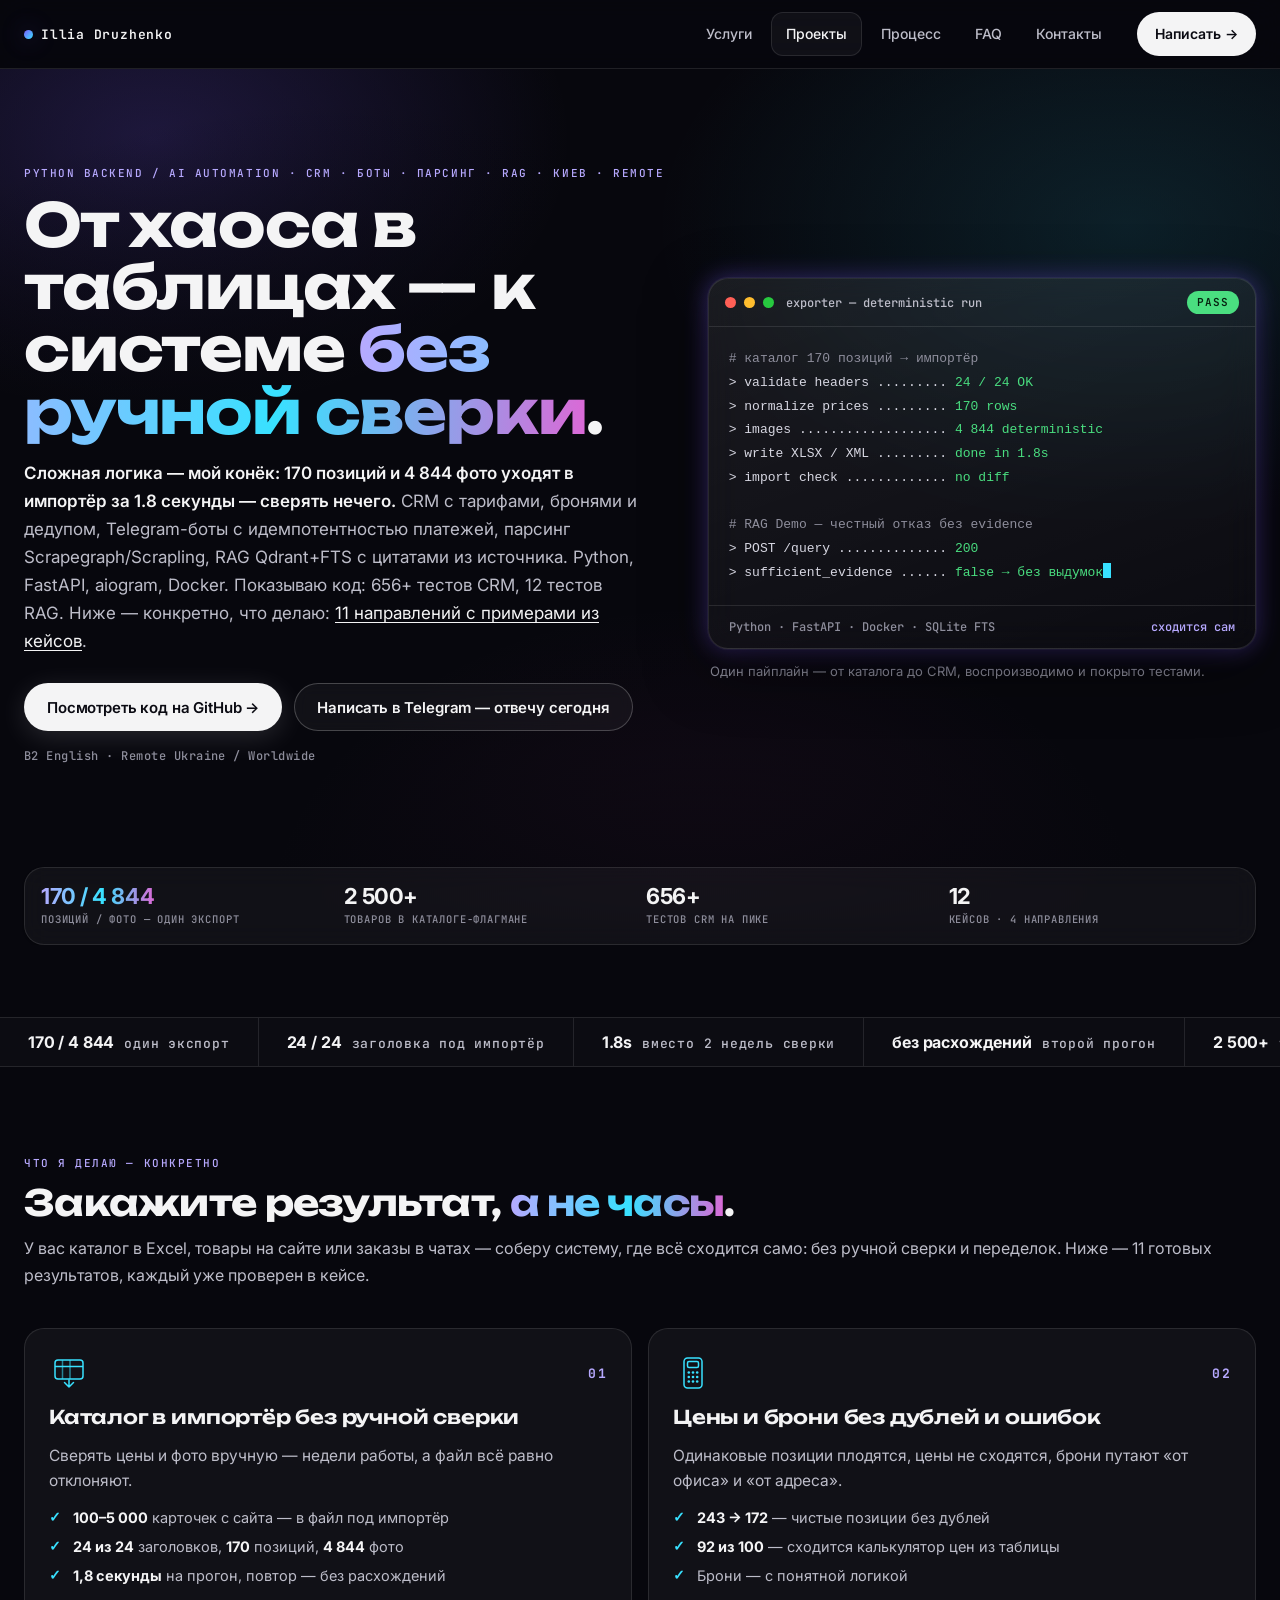
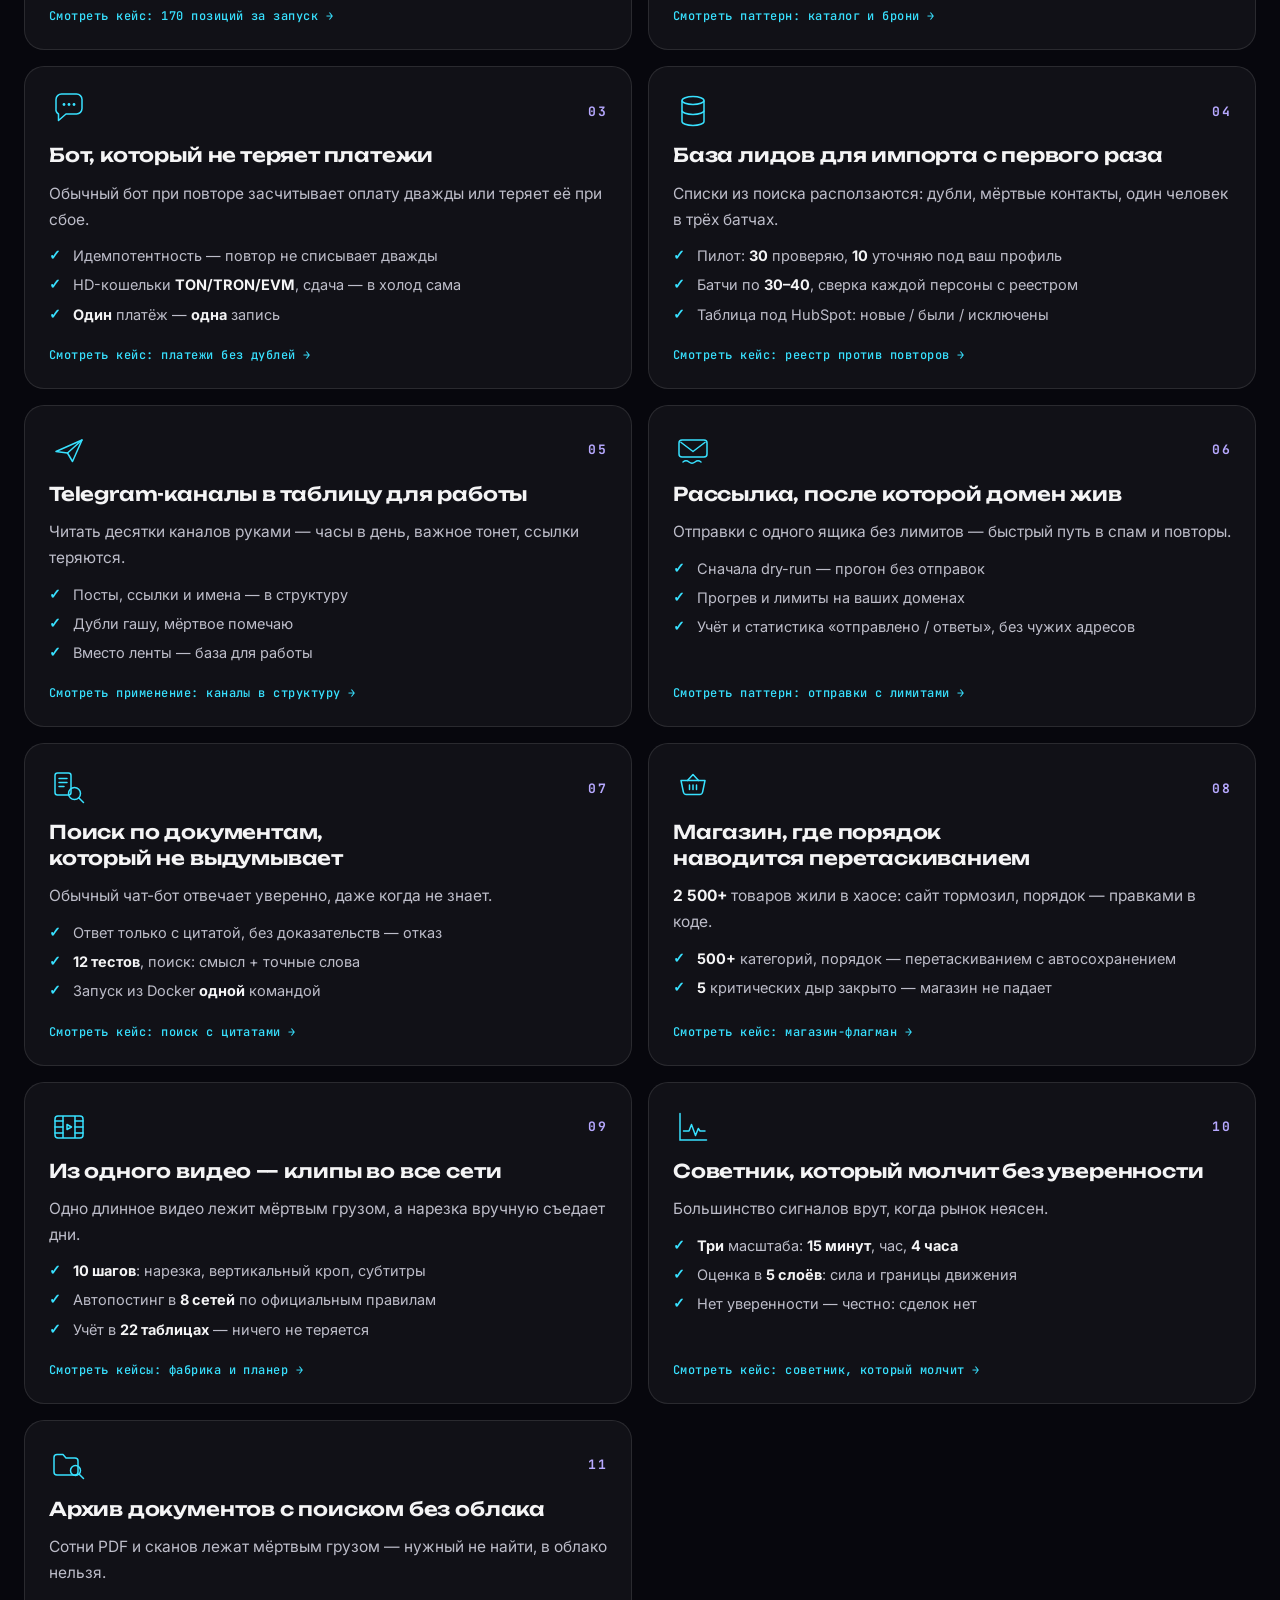
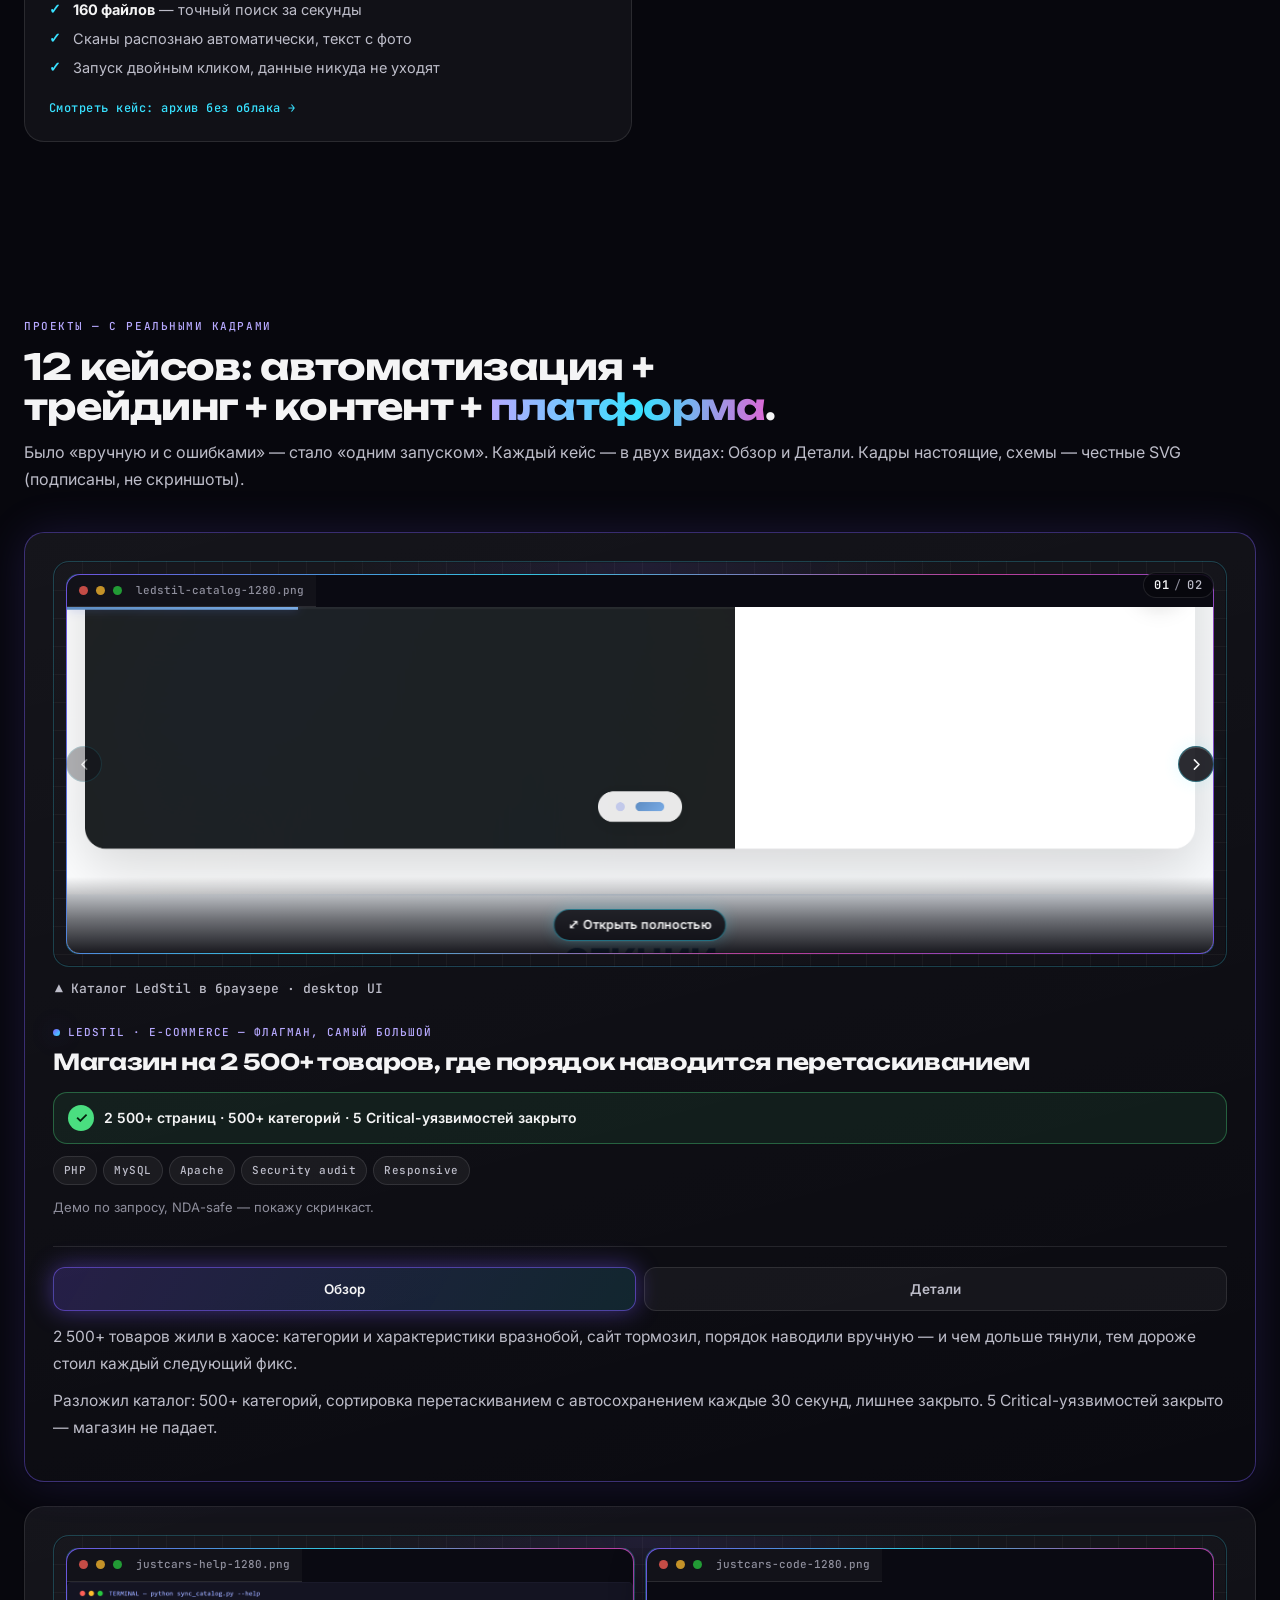
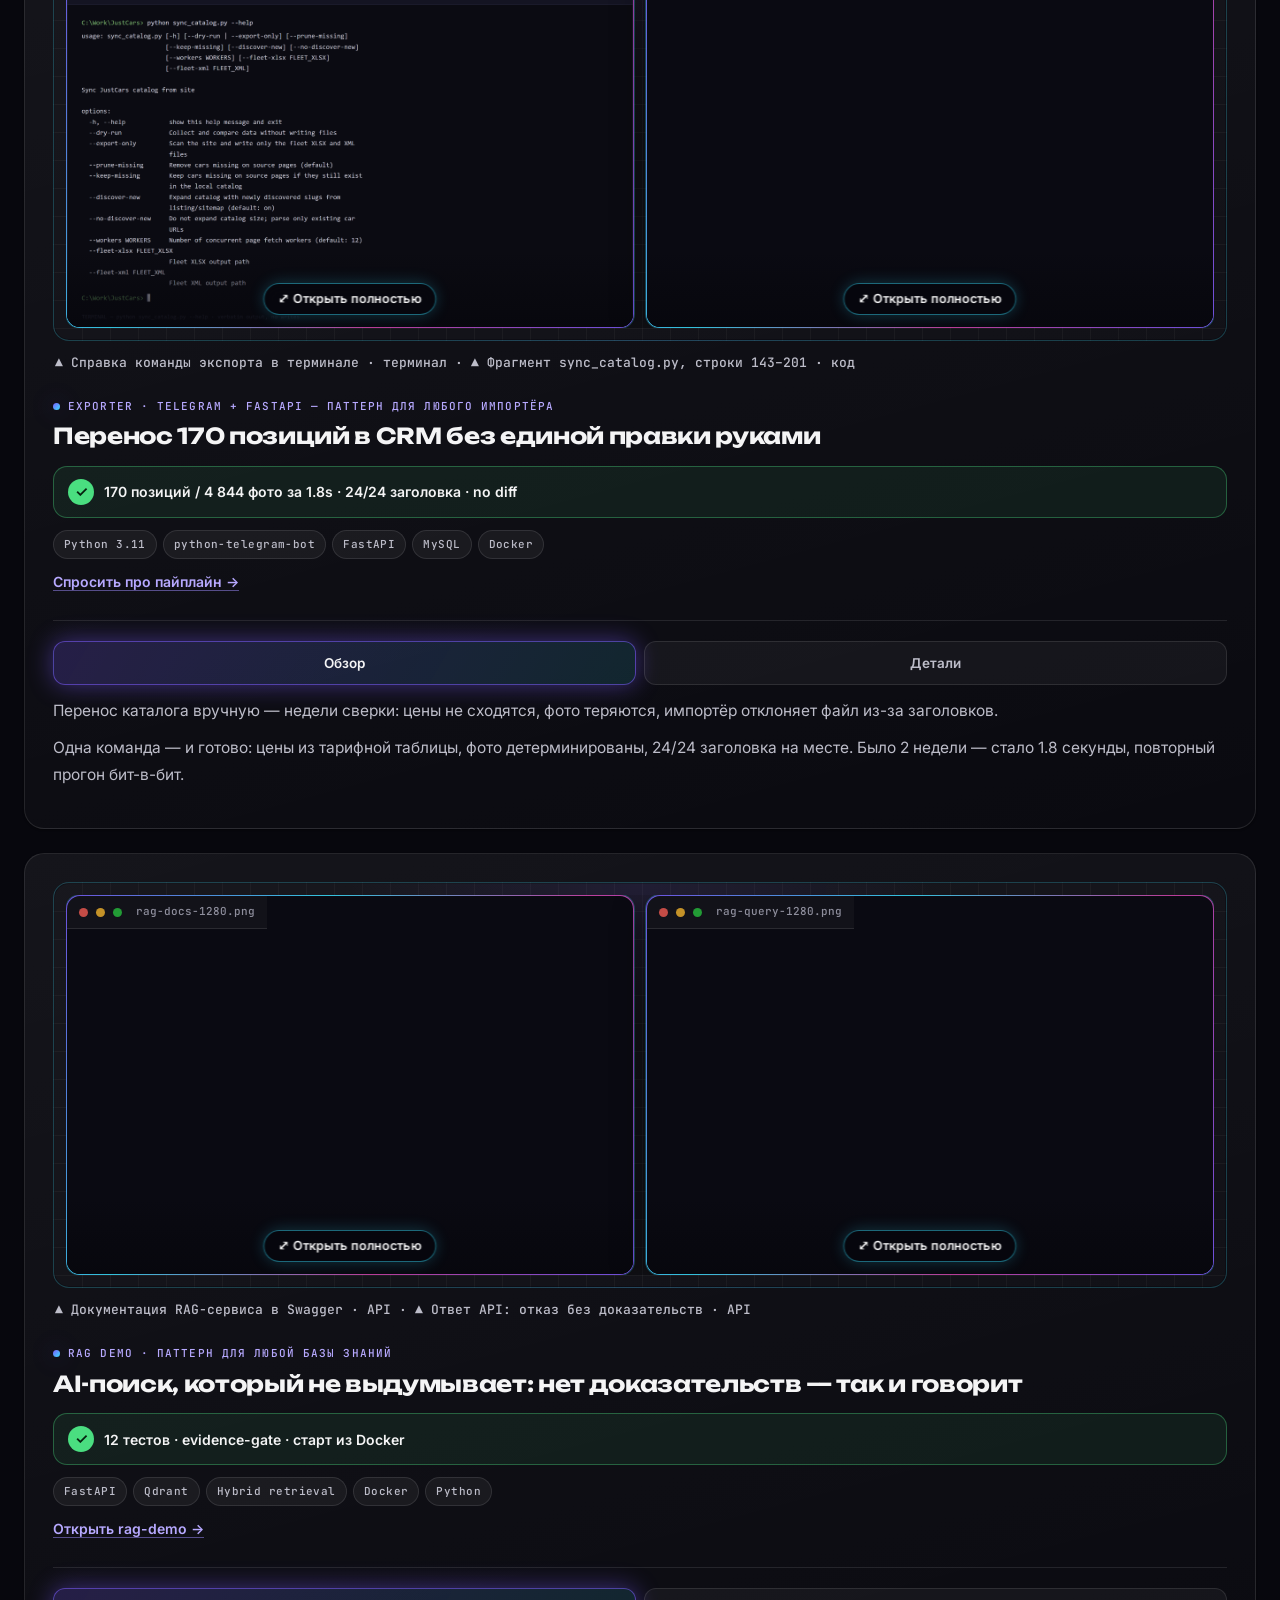
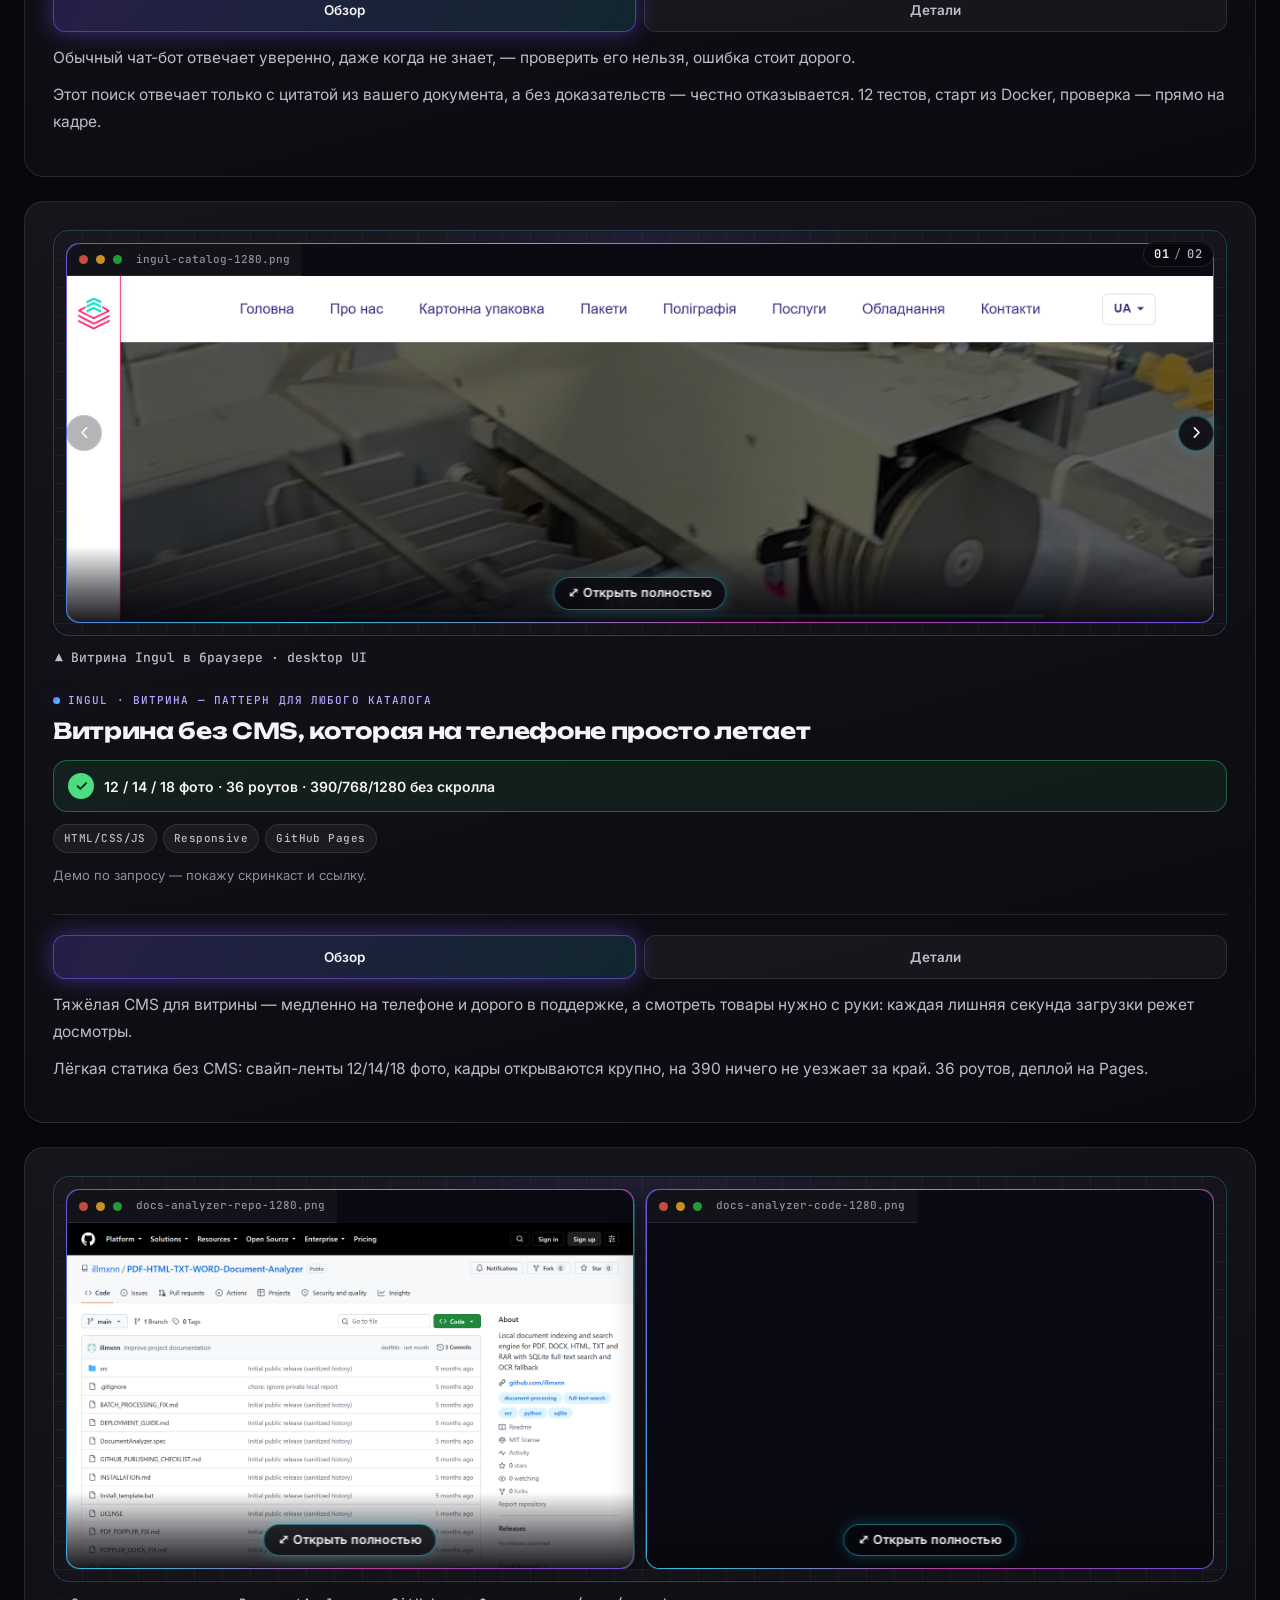
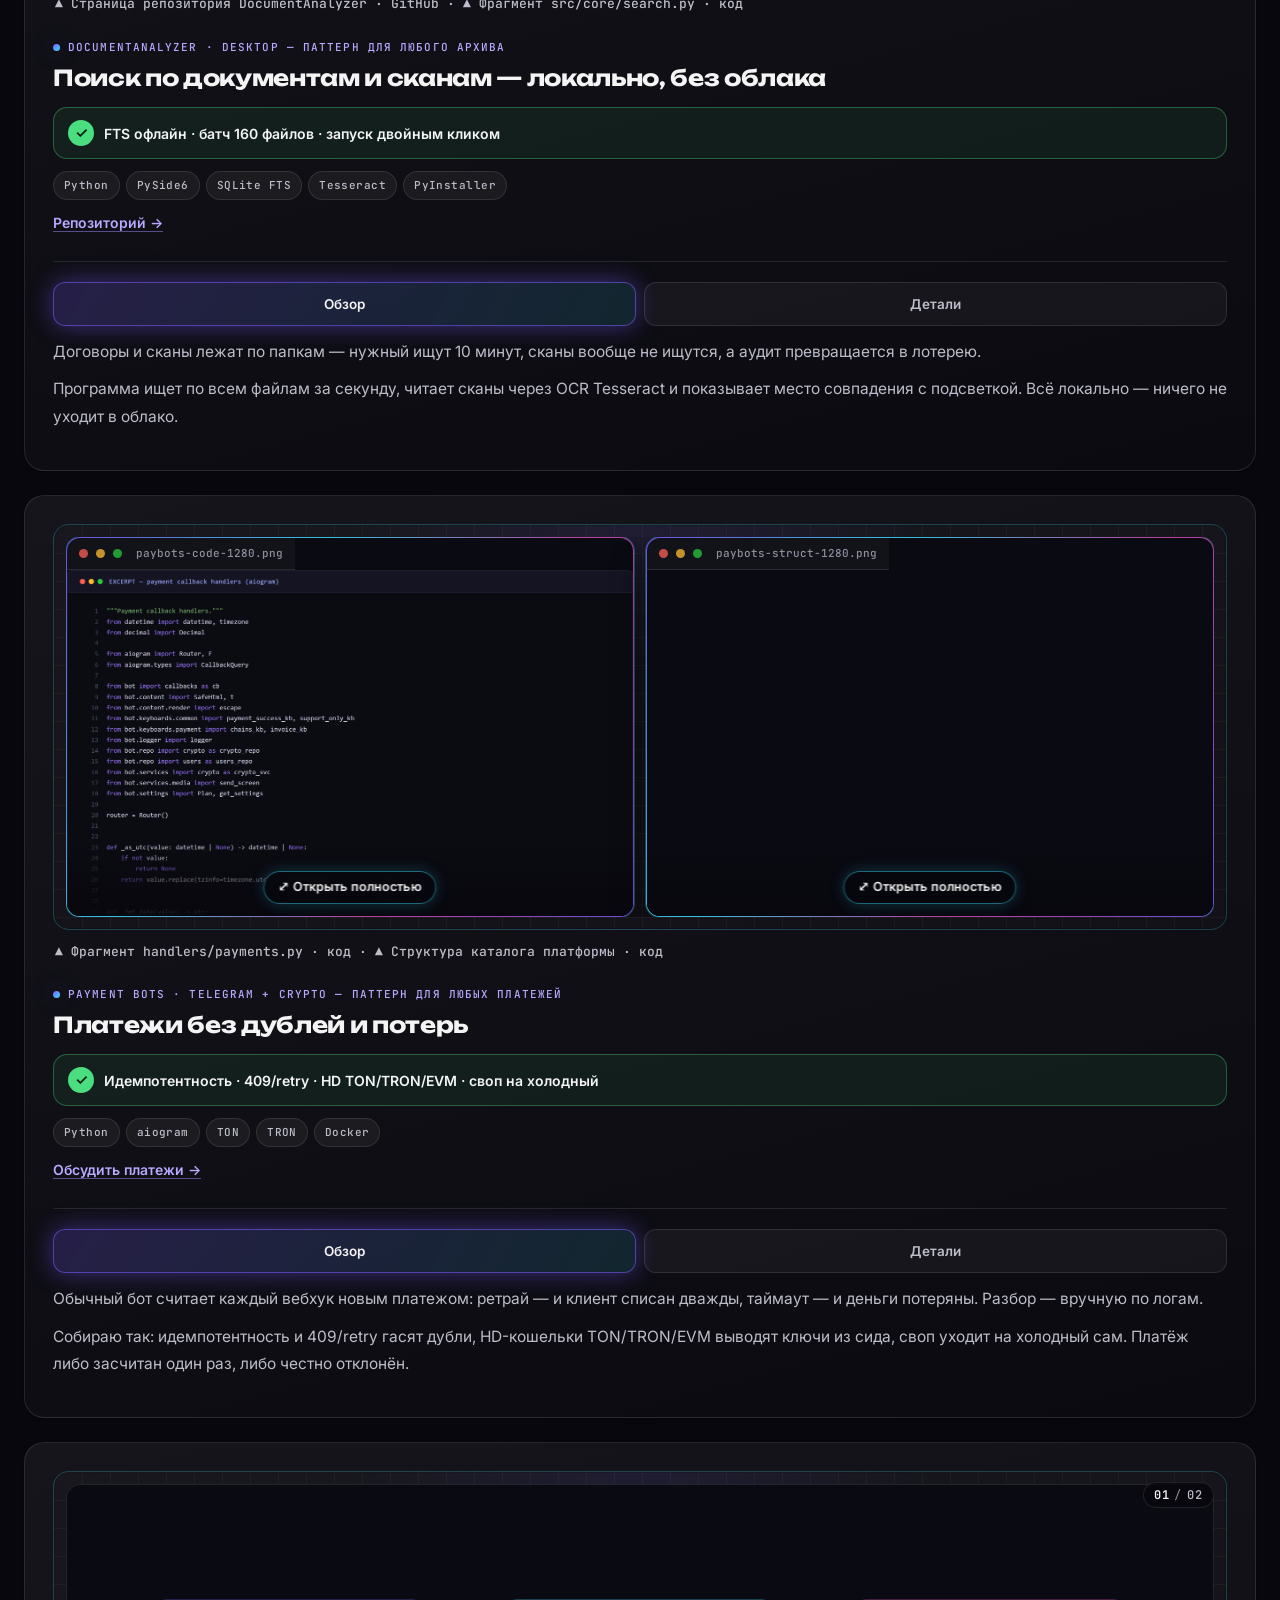
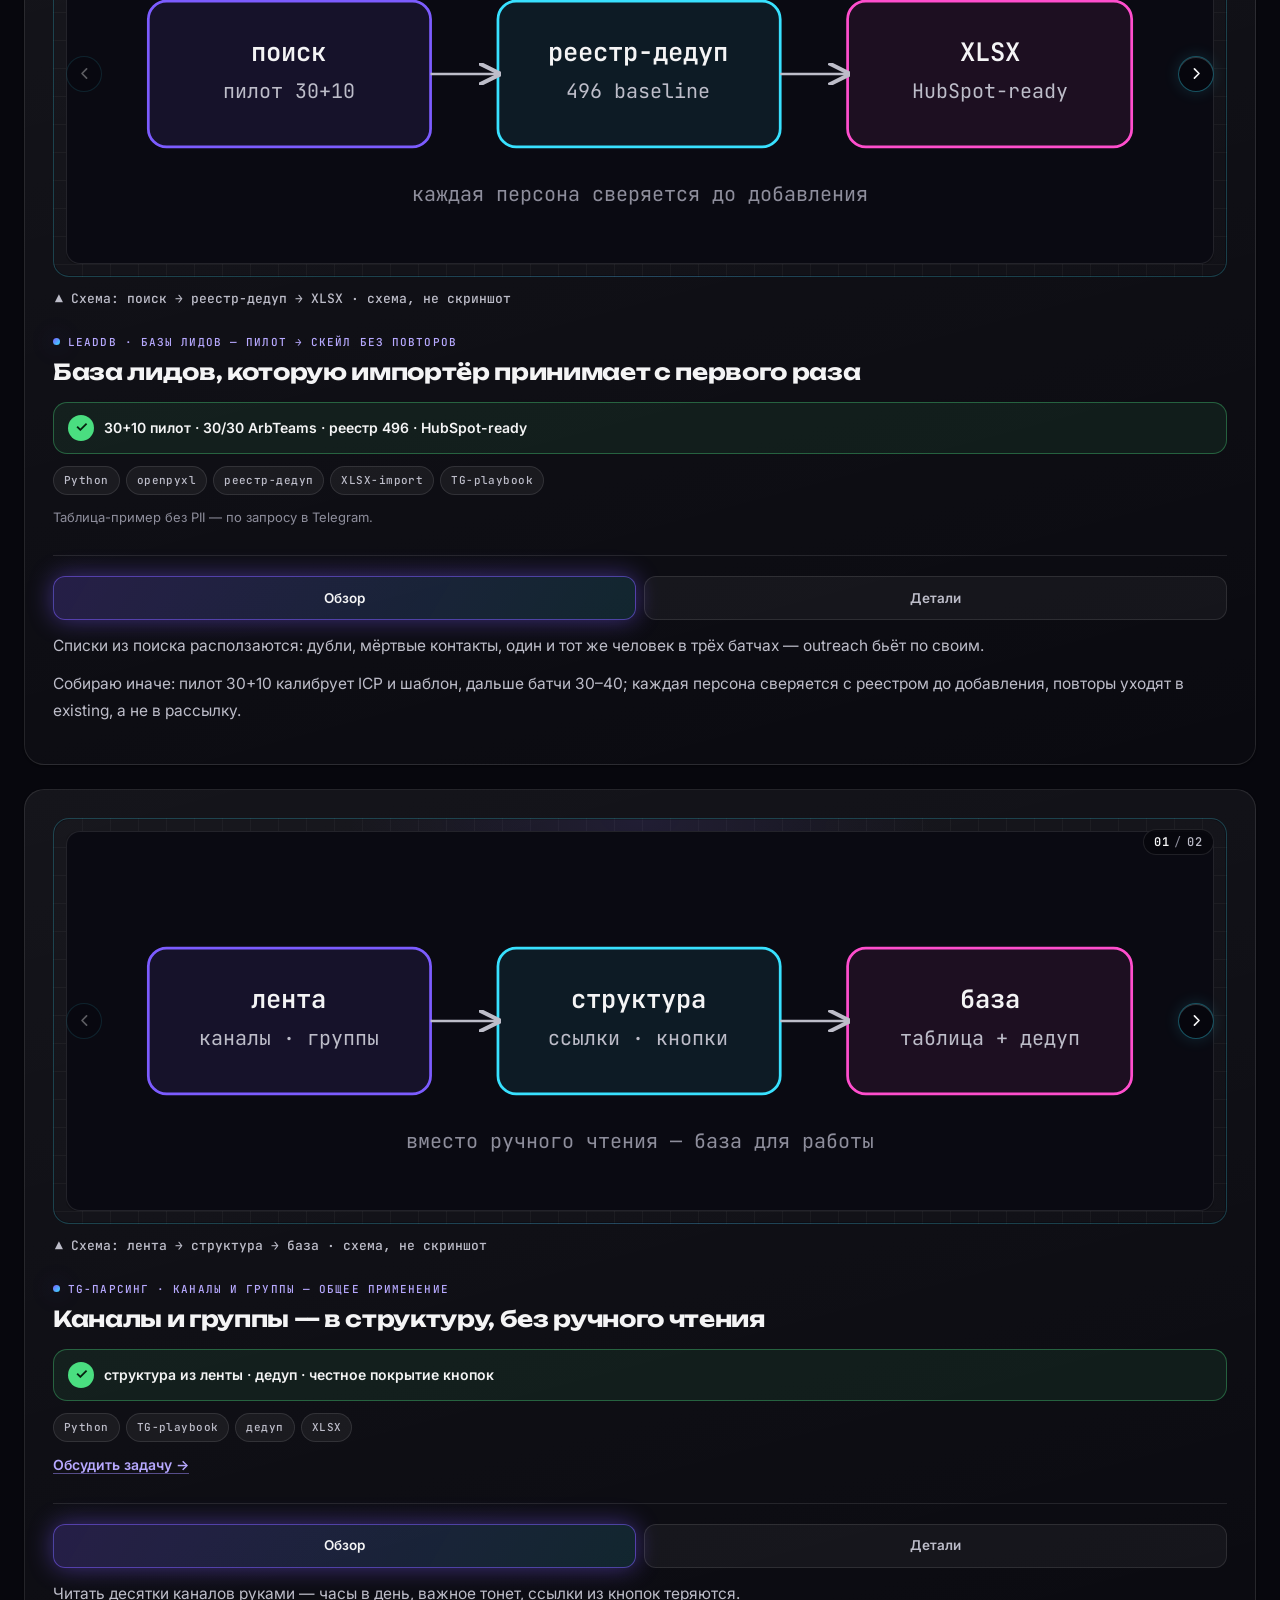
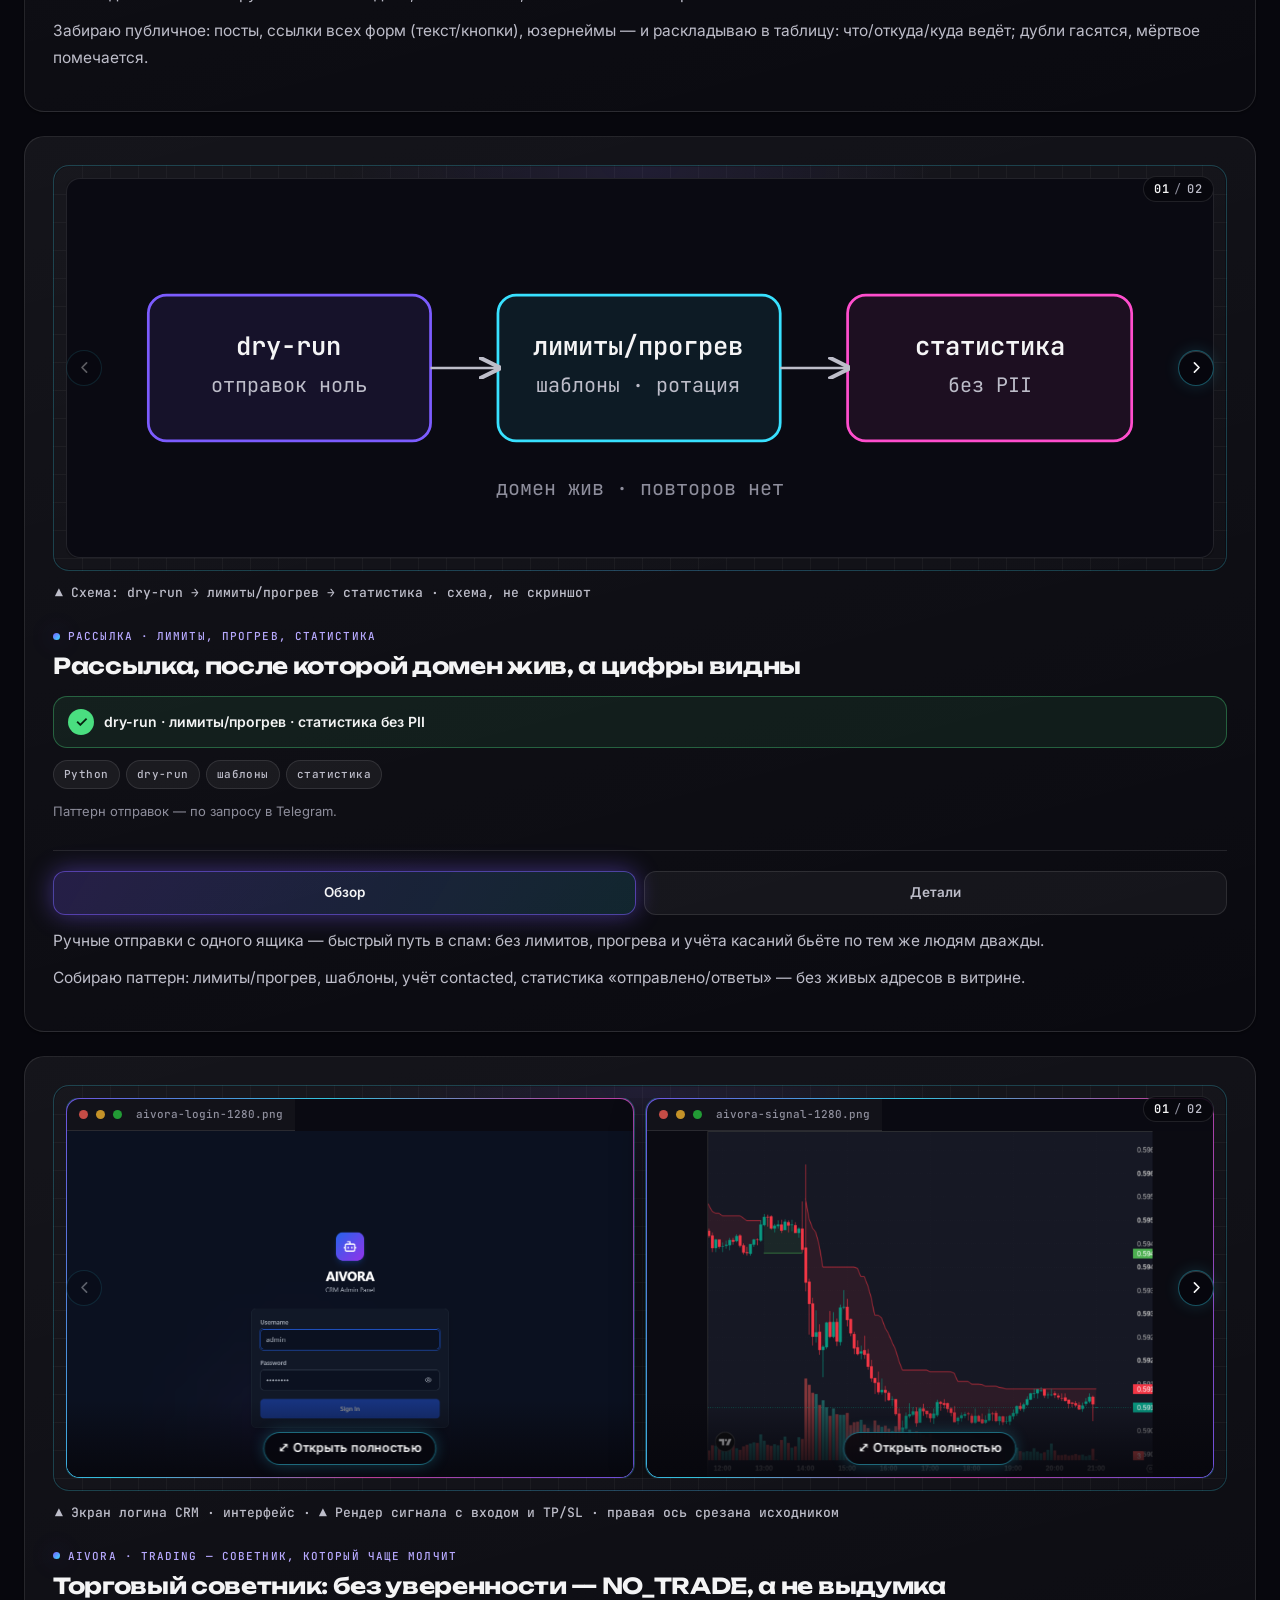
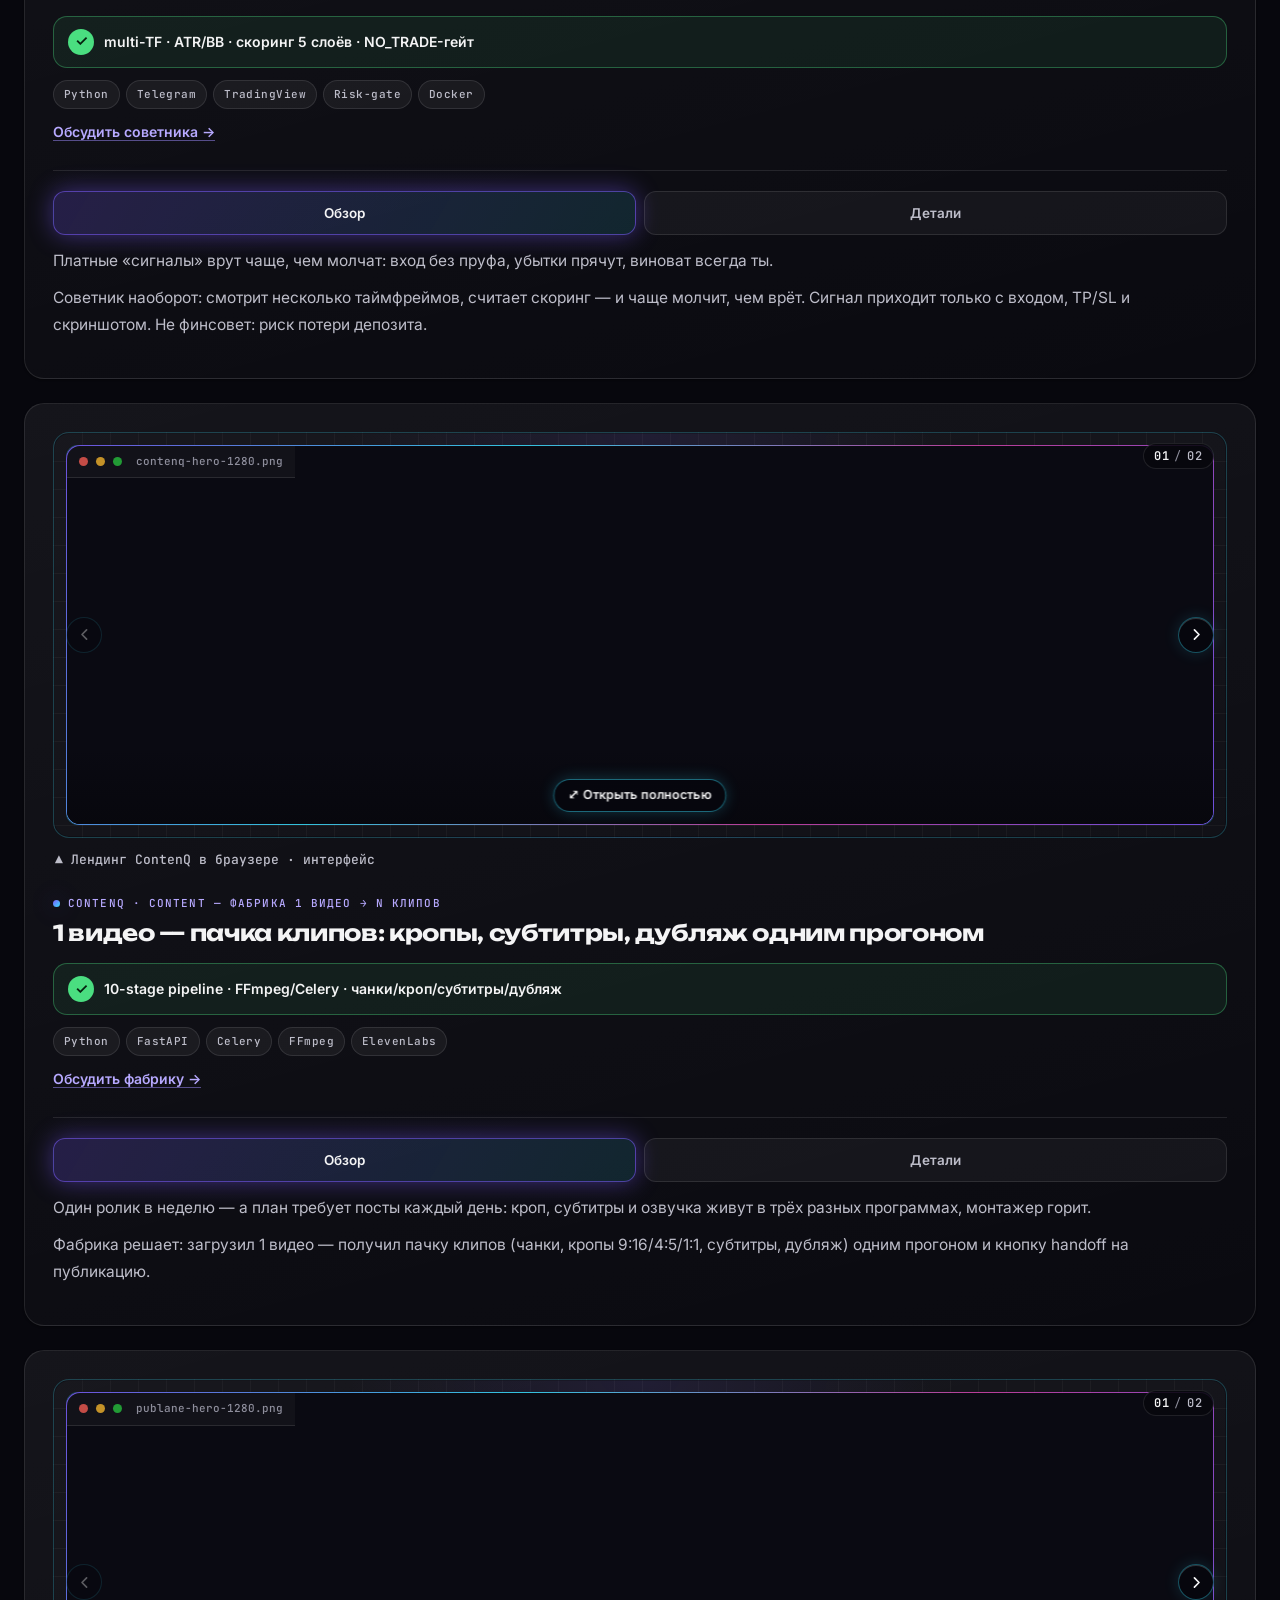
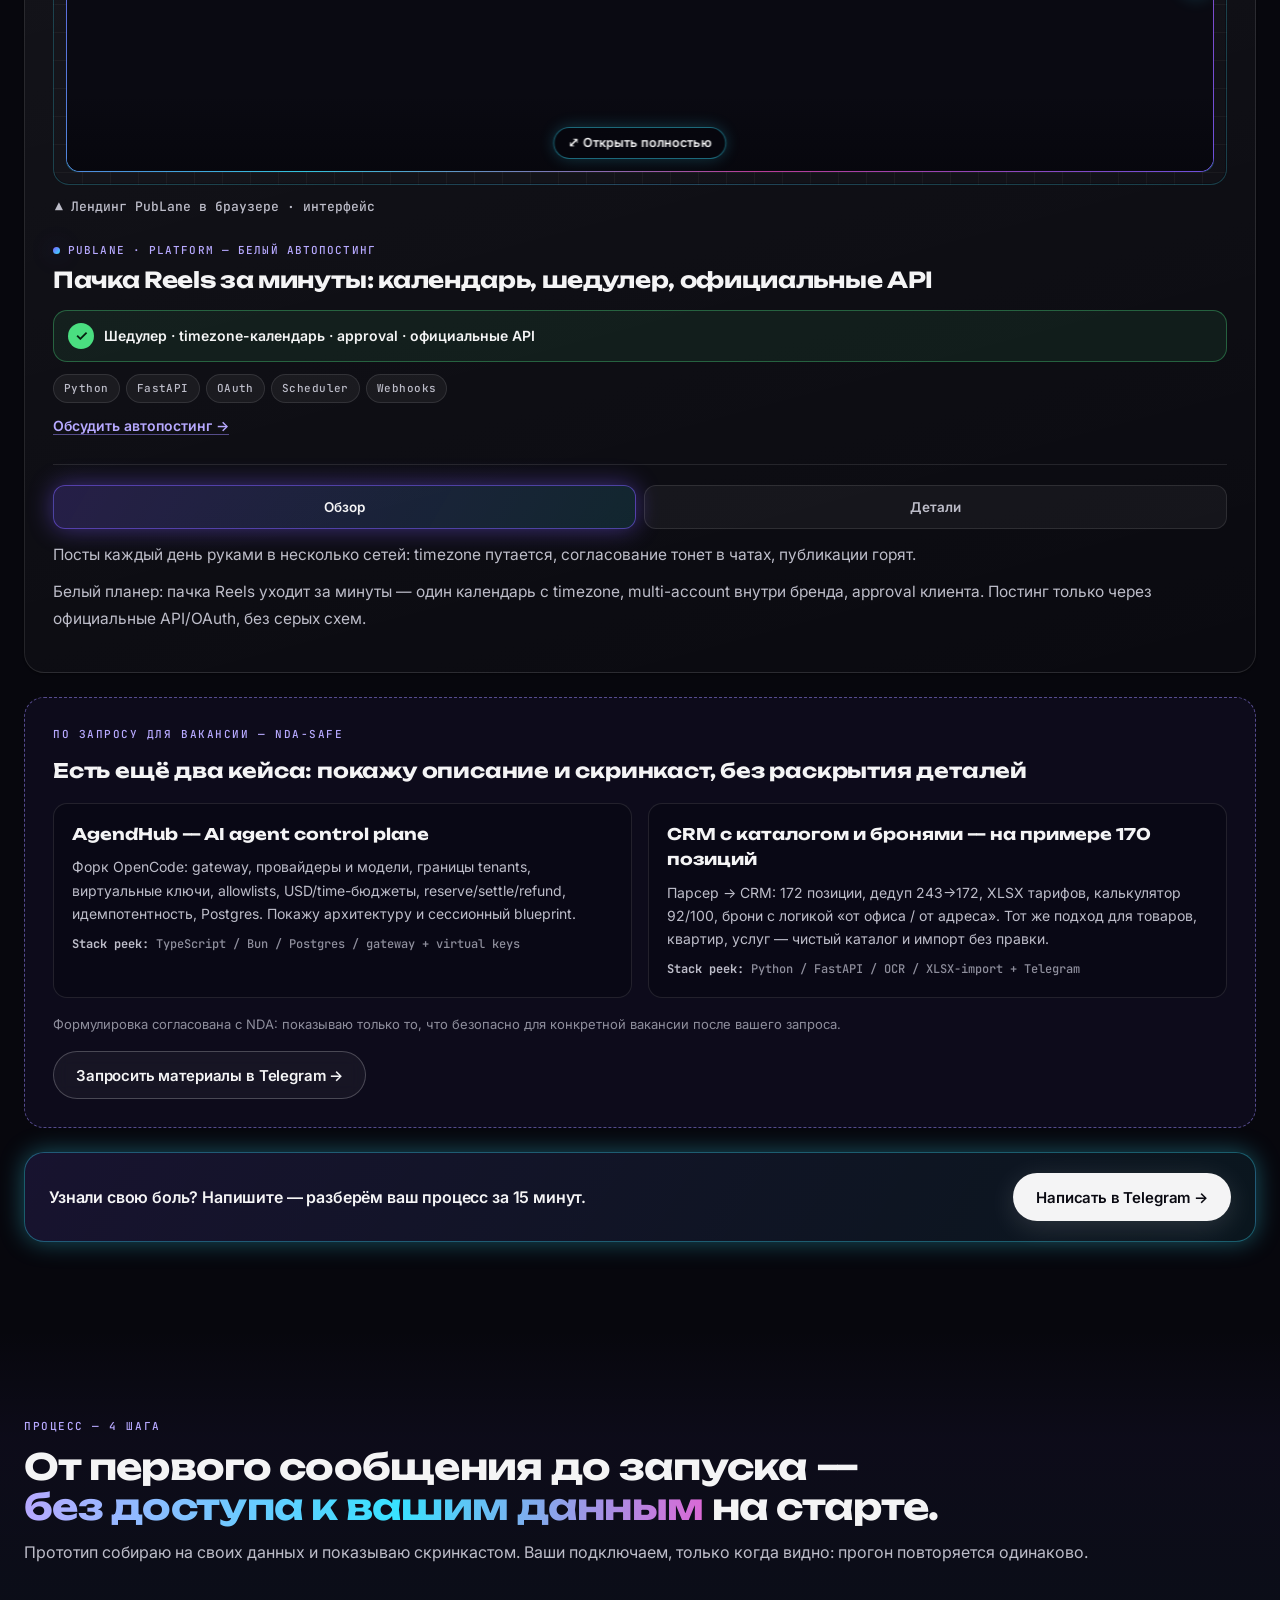
==== commit 9504d342: "Update site favicon to ID monogram" ====
--- a/index.html
+++ b/index.html
@@ -20,10 +20,10 @@
   <link rel="preconnect" href="https://fonts.gstatic.com" crossorigin>
   <link href="https://fonts.googleapis.com/css2?family=Inter:wght@400;500;600;700&family=JetBrains+Mono:wght@400;500;600&family=Unbounded:wght@500;600;700&display=swap" rel="stylesheet">
   <link rel="stylesheet" href="style.css?v=20261001-3" />
-  <link rel="icon" type="image/svg+xml" href="assets/icon.svg" />
-  <link rel="icon" type="image/png" sizes="32x32" href="assets/icon-32.png" />
-  <link rel="icon" href="assets/favicon.ico" sizes="any" />
-  <link rel="apple-touch-icon" sizes="180x180" href="assets/icon-180.png" />
+  <link rel="icon" href="favicon.ico" sizes="48x48" />
+  <link rel="icon" href="favicon.svg" type="image/svg+xml" />
+  <link rel="icon" href="icon-32.png" type="image/png" sizes="32x32" />
+  <link rel="apple-touch-icon" href="apple-touch-icon.png" />
   <meta name="theme-color" content="#07070D" />
   <script type="application/ld+json">
   {
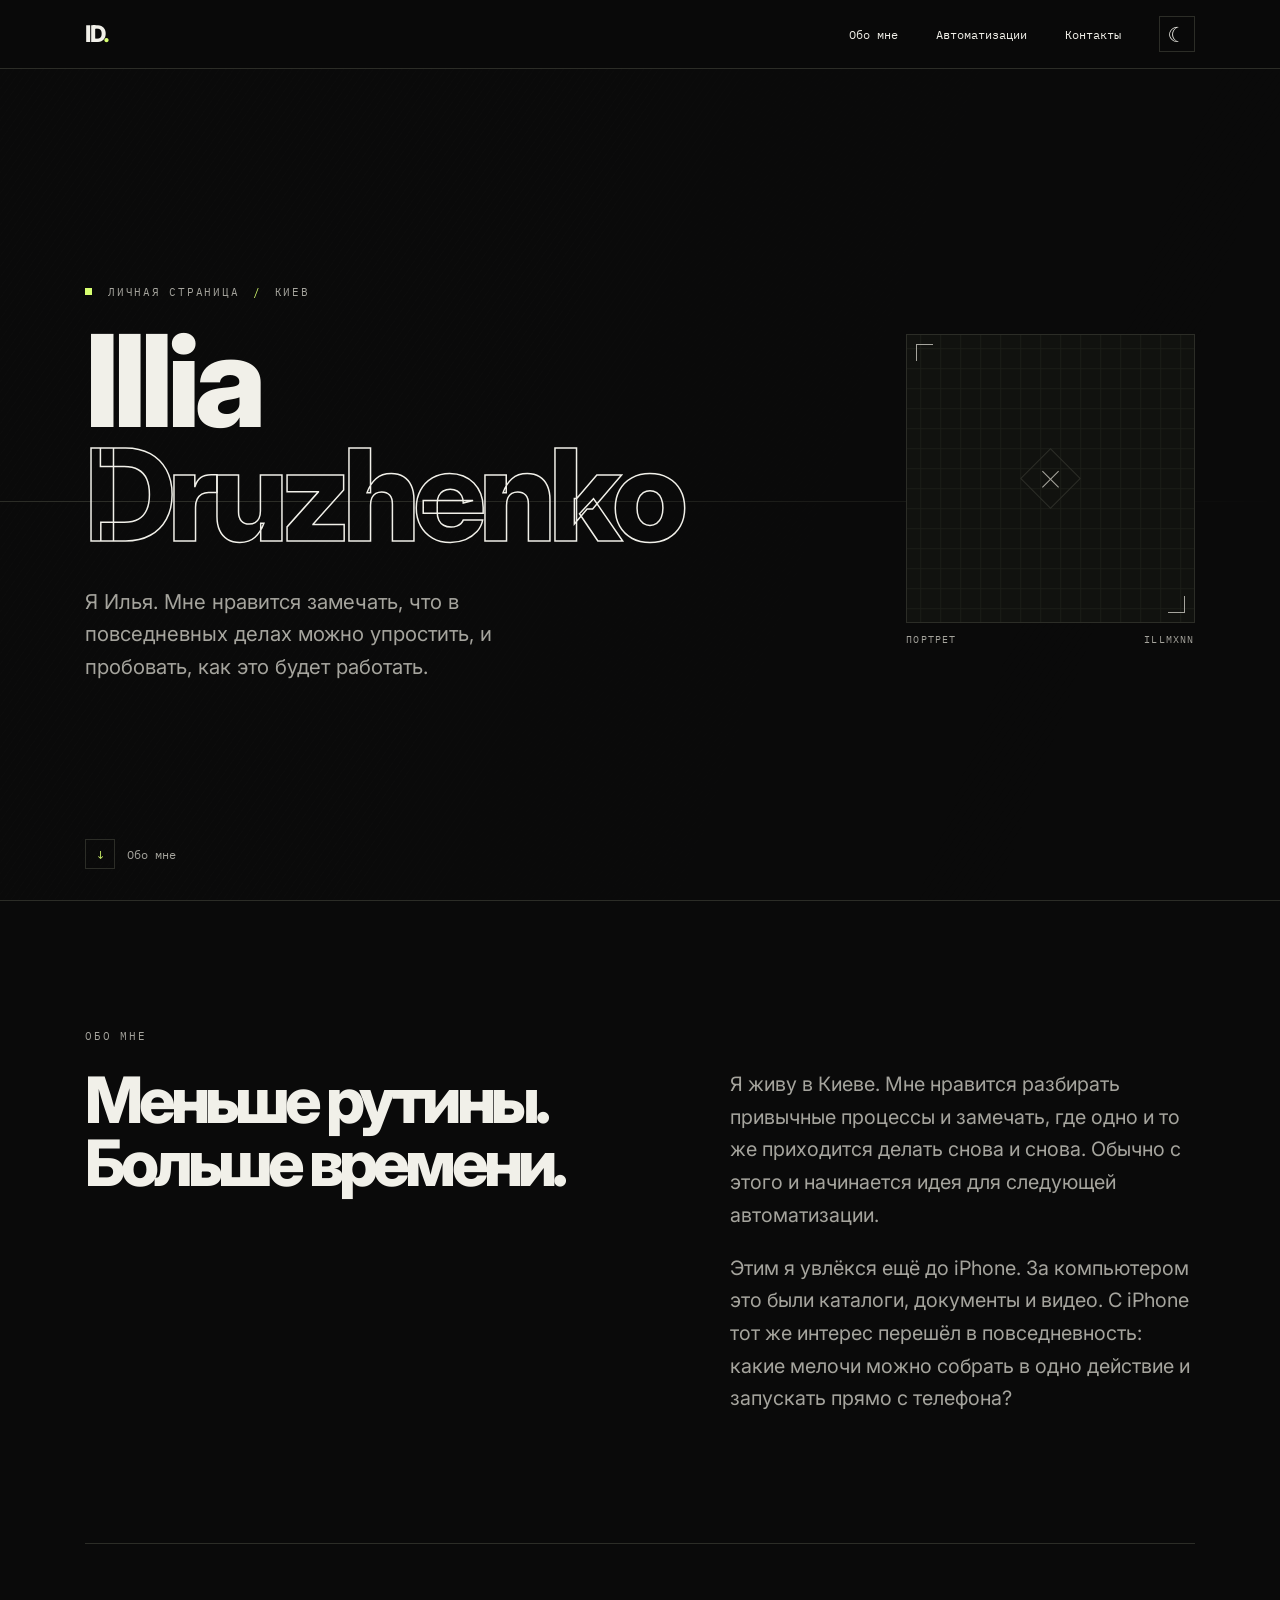
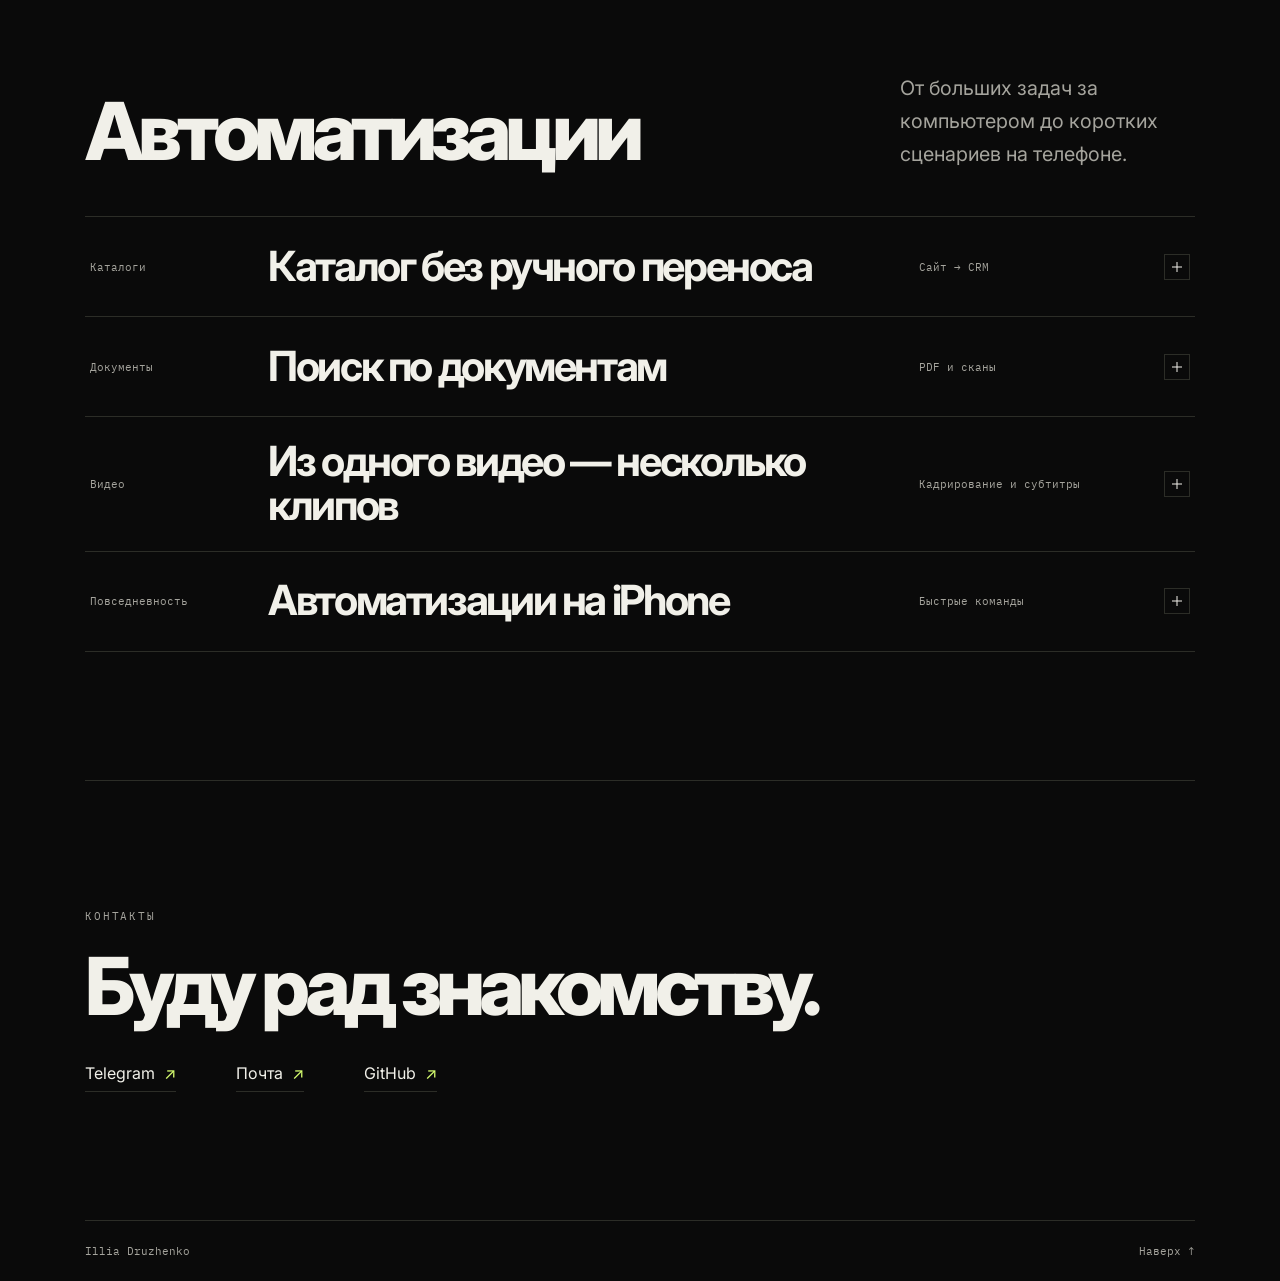
==== commit e52d782d: "Turn portfolio into a personal site" ====
--- a/index.html
+++ b/index.html
@@ -1,2039 +1,125 @@
 <!doctype html>
 <html lang="ru">
 <head>
-  <meta charset="utf-8" />
-  <meta name="viewport" content="width=device-width, initial-scale=1" />
-  <title>Illia Druzhenko — сложные бэкенды без ручной сверки: CRM, боты, парсинг, RAG | Киев Remote</title>
-  <meta name="description" content="Illia Druzhenko — Python Backend / AI Automation, Киев Remote. Сложная логика — мой конёк: CRM, Telegram-боты, парсинг каталогов, AI-поиск по документам. 170 позиций за один запуск, 2500+ товаров, платежи без дублей. Один запуск — и файл как из импортёра." />
-  <meta name="color-scheme" content="dark" />
-  <meta property="og:title" content="Illia Druzhenko — от хаоса в таблицах к порядку без сверок" />
-  <meta property="og:description" content="170 позиций и 4 844 фото за один запуск. CRM, Telegram-боты, парсинг, RAG. Показываю код, а не лозунги." />
-  <meta property="og:type" content="website" />
-  <meta property="og:url" content="https://illmxnn.github.io/" />
-  <meta property="og:image" content="https://illmxnn.github.io/assets/shots/linkedin-hero-1200x627.jpg" />
-  <meta property="og:image:width" content="1200" />
-  <meta property="og:image:height" content="627" />
-  <meta property="og:image:type" content="image/jpeg" />
-  <meta name="twitter:card" content="summary_large_image" />
-  <meta name="twitter:image" content="https://illmxnn.github.io/assets/shots/linkedin-hero-1200x627.jpg" />
+  <meta charset="utf-8">
+  <meta name="viewport" content="width=device-width, initial-scale=1">
+  <meta name="color-scheme" content="dark light">
+  <meta name="description" content="Илья Друженко, Киев. Личная страница и небольшая коллекция моих автоматизаций — от компьютера до iPhone.">
+  <meta property="og:title" content="Illia Druzhenko — личная страница">
+  <meta property="og:description" content="Илья Друженко, Киев. Обо мне и о том, что я автоматизирую.">
+  <meta property="og:type" content="website">
+  <meta property="og:url" content="https://illmxnn.github.io/">
+  <link rel="canonical" href="https://illmxnn.github.io/">
+  <link rel="icon" href="favicon.svg" type="image/svg+xml">
+  <link rel="apple-touch-icon" href="apple-touch-icon.png">
   <link rel="preconnect" href="https://fonts.googleapis.com">
   <link rel="preconnect" href="https://fonts.gstatic.com" crossorigin>
-  <link href="https://fonts.googleapis.com/css2?family=Inter:wght@400;500;600;700&family=JetBrains+Mono:wght@400;500;600&family=Unbounded:wght@500;600;700&display=swap" rel="stylesheet">
-  <link rel="stylesheet" href="style.css?v=20261001-3" />
-  <link rel="icon" href="favicon.ico" sizes="48x48" />
-  <link rel="icon" href="favicon.svg" type="image/svg+xml" />
-  <link rel="icon" href="icon-32.png" type="image/png" sizes="32x32" />
-  <link rel="apple-touch-icon" href="apple-touch-icon.png" />
-  <meta name="theme-color" content="#07070D" />
-  <script type="application/ld+json">
-  {
-    "@context": "https://schema.org",
-    "@type": "Person",
-    "name": "Illia Druzhenko",
-    "jobTitle": "Python Backend / AI Automation Developer",
-    "url": "https://illmxnn.github.io/",
-    "sameAs": ["https://github.com/illmxnn", "https://t.me/illia_dev"],
-    "address": {"@type": "PostalAddress", "addressLocality": "Kyiv", "addressCountry": "UA"},
-    "knowsAbout": ["Python", "FastAPI", "Telegram Bot API", "CRM", "RAG", "Docker", "Qdrant", "OCR"]
-  }
+  <link href="https://fonts.googleapis.com/css2?family=IBM+Plex+Mono:wght@400;500&family=Inter:wght@400;500;600;700;800&display=swap" rel="stylesheet">
+  <link rel="stylesheet" href="style.css?v=personal-1">
+  <script>
+    try {
+      const theme = localStorage.getItem('illmxnn-theme');
+      if (theme === 'light' || theme === 'dark') document.documentElement.dataset.theme = theme;
+    } catch {}
   </script>
-  <script type="application/ld+json">
-  {
-    "@context": "https://schema.org",
-    "@type": "FAQPage",
-    "mainEntity": [
-      {"@type": "Question", "name": "Как проверить результат без доступа к коду?", "acceptedAnswer": {"@type": "Answer", "text": "По результату: было 2 недели ручной сверки каталога — стал прогон за 1.8 секунды. Каждый кейс ниже — в двух видах (Обзор/Детали), цифры проверяются: тесты, экспорты, без расхождений, скринкаст."}},
-      {"@type": "Question", "name": "У нас каталог в Excel / на сайте. Перенесёте без потерь?", "acceptedAnswer": {"@type": "Answer", "text": "Да. Парсинг, нормализация и дедуп 243-172: пример — 170 позиций и 4 844 изображения за один прогон, 24/24 заголовка под импортёр, следующий запуск — байт в байт тот же файл."}},
-      {"@type": "Question", "name": "Бот теряет платежи. Почините?", "acceptedAnswer": {"@type": "Answer", "text": "Да. Собираю так: aiogram, идемпотентность, 409/retry, HD-кошельки TON/TRON/EVM, своп на холодный. Платёж засчитывается один раз или честно отклоняется."}},
-      {"@type": "Question", "name": "Нужно искать по сотням PDF и сканов. Это к вам?", "acceptedAnswer": {"@type": "Answer", "text": "Да. Локальный поиск: SQLite FTS + Qdrant, OCR Tesseract для сканов. Вопрос — ответ с цитатой из источника, офлайн."}},
-      {"@type": "Question", "name": "А если у нас не авто / не магазин?", "acceptedAnswer": {"@type": "Answer", "text": "Авто — один пример. Тот же пайплайн работает для товаров, квартир, услуг и документов: тарифы, брони, статусы, дедуп — везде, где много правил."}},
-      {"@type": "Question", "name": "Работаете под NDA?", "acceptedAnswer": {"@type": "Answer", "text": "Да. Показываю санитизированный кейс и скринкаст без клиентских данных. Детали — после подписания NDA."}},
-      {"@type": "Question", "name": "Сколько времени займёт?", "acceptedAnswer": {"@type": "Answer", "text": "Прототип и скринкаст — 2–3 дня без доступа к вашим данным. Прод — 1–2 недели: Docker, тесты, запуск — одна команда. Смета — после 15-минутного созвона."}},
-      {"@type": "Question", "name": "Соберёте базу лидов под нашу нишу?", "acceptedAnswer": {"@type": "Answer", "text": "Да. Пилот 30+10 калибрует ICP и шаблон, дальше батчи 30–40 с дедупом по реестру; отдаю XLSX import-ready под HubSpot с отчётом new/existing/excluded. Покажу пример без чужих данных за 15 минут в Telegram."}},
-      {"@type": "Question", "name": "Парсинг ТГ и рассылка под ключ?", "acceptedAnswer": {"@type": "Answer", "text": "Парсинг — да: публичные каналы/группы в структуру с дедупом. Рассылка — паттерном: сначала dry-run без отправок, запуск — на ваших доменах с лимитами и прогревом; живые адреса в витрине не показываю."}}
-    ]
-  }
-  </script>
-  <script type="application/ld+json">
-  {
-    "@context": "https://schema.org",
-    "@type": "ItemList",
-    "name": "Кейсы: автоматизация, трейдинг, контент, платформа",
-    "itemListElement": [
-      {"@type": "ListItem", "position": 1, "name": "Магазин на 2 500+ товаров, где порядок наводится перетаскиванием", "url": "https://illmxnn.github.io/#case-ledstil"},
-      {"@type": "ListItem", "position": 2, "name": "Перенос 170 позиций в CRM без единой правки руками", "url": "https://illmxnn.github.io/#case-justcars"},
-      {"@type": "ListItem", "position": 3, "name": "AI-поиск, который не выдумывает: нет доказательств — так и говорит", "url": "https://illmxnn.github.io/#case-rag"},
-      {"@type": "ListItem", "position": 4, "name": "Витрина без CMS, которая на телефоне просто летает", "url": "https://illmxnn.github.io/#case-ingul"},
-      {"@type": "ListItem", "position": 5, "name": "Поиск по документам и сканам — локально, без облака", "url": "https://illmxnn.github.io/#case-docs"},
-      {"@type": "ListItem", "position": 6, "name": "Платежи без дублей и потерь", "url": "https://illmxnn.github.io/#case-paybots"},
-      {"@type": "ListItem", "position": 7, "name": "База лидов, которую импортёр принимает с первого раза", "url": "https://illmxnn.github.io/#case-leaddb"},
-      {"@type": "ListItem", "position": 8, "name": "Каналы и группы — в структуру, без ручного чтения", "url": "https://illmxnn.github.io/#case-tgparse"},
-      {"@type": "ListItem", "position": 9, "name": "Рассылка, после которой домен жив, а цифры видны", "url": "https://illmxnn.github.io/#case-mailing"},
-      {"@type": "ListItem", "position": 10, "name": "Торговый советник: без уверенности — NO_TRADE, а не выдумка", "url": "https://illmxnn.github.io/#case-aivora"},
-      {"@type": "ListItem", "position": 11, "name": "1 видео — пачка клипов: кропы, субтитры, дубляж одним прогоном", "url": "https://illmxnn.github.io/#case-contenq"},
-      {"@type": "ListItem", "position": 12, "name": "Пачка Reels за минуты: календарь, шедулер, официальные API", "url": "https://illmxnn.github.io/#case-publane"}
-    ]
-  }
-  </script>
+  <script src="site.js" defer></script>
+  <title>Illia Druzhenko — личная страница</title>
 </head>
 <body id="top">
-  <a class="skip" href="#main">Перейти к содержимому</a>
-
-  <nav class="nav" aria-label="Основная навигация">
-    <div class="nav__inner">
-      <a class="nav__brand" href="#top"><span class="nav__brand-dot" aria-hidden="true"></span>Illia Druzhenko</a>
-      <div class="nav__links" role="list">
-        <a class="nav__link" href="#services" data-nav="services">Услуги</a>
-        <a class="nav__link" href="#projects" data-nav="projects">Проекты</a>
-        <a class="nav__link" href="#process" data-nav="process">Процесс</a>
-        <a class="nav__link" href="#faq" data-nav="faq">FAQ</a>
-        <a class="nav__link" href="#contacts" data-nav="contacts">Контакты</a>
+  <a class="skip" href="#main">К содержимому</a>
+  <div class="progress" aria-hidden="true"></div>
+  <header class="header">
+    <nav class="shell nav" aria-label="Навигация">
+      <a class="signature" href="#top" aria-label="Illia Druzhenko, начало страницы">ID<span>.</span></a>
+      <div class="nav-links">
+        <a href="#about">Обо мне</a>
+        <a href="#automations">Автоматизации</a>
+        <a href="#contact">Контакты</a>
       </div>
-      <div class="nav__actions">
-        <a class="nav__cta" href="https://t.me/illia_dev" target="_blank" rel="noopener" data-magnetic>Написать →</a>
-      </div>
-      <button class="nav__burger" id="burger" type="button" aria-expanded="false" aria-controls="mobileMenu" aria-label="Открыть меню">☰</button>
-    </div>
-    <div class="nav__mobile" id="mobileMenu">
-      <a class="nav__link" href="#services" data-nav="services">Услуги</a>
-      <a class="nav__link" href="#projects" data-nav="projects">Проекты</a>
-      <a class="nav__link" href="#process" data-nav="process">Процесс</a>
-      <a class="nav__link" href="#faq" data-nav="faq">FAQ</a>
-      <a class="nav__link" href="#contacts" data-nav="contacts">Контакты</a>
-      <a class="nav__cta" href="https://t.me/illia_dev" target="_blank" rel="noopener">Написать →</a>
-    </div>
-  </nav>
+      <button hidden class="theme" type="button" aria-label="Сменить тему" title="Сменить тему">
+        <span class="moon" aria-hidden="true">☾</span><span class="sun" aria-hidden="true">☀</span>
+      </button>
+    </nav>
+  </header>
 
   <main id="main">
-    <!-- Hero -->
-    <section class="hero-wrap" aria-labelledby="hero-title">
-      <canvas id="hero-canvas" aria-hidden="true"></canvas>
-      <div class="hero-fallback" aria-hidden="true"></div>
-      <div class="hero-veil" aria-hidden="true"></div>
-      <div class="container hero">
-        <div class="hero__content">
-          <p class="eyebrow reveal">Python Backend / AI Automation · CRM · Боты · Парсинг · RAG · Киев · Remote</p>
-          <h1 id="hero-title" class="hero__h1 reveal" data-delay="1">От хаоса в таблицах — к системе <span class="grad-text">без ручной сверки</span>.</h1>
-          <p class="hero__sub reveal" data-delay="2"><span class="hero__sub-lead">Сложная логика — мой конёк: 170 позиций и 4&nbsp;844 фото уходят в импортёр за 1.8 секунды — сверять нечего.</span> CRM с тарифами, бронями и дедупом, Telegram-боты с идемпотентностью платежей, парсинг Scrapegraph/Scrapling, RAG Qdrant+FTS с цитатами из источника. Python, FastAPI, aiogram, Docker. Показываю код: 656+ тестов CRM, 12 тестов RAG. Ниже — конкретно, что делаю: <a href="#services">11 направлений с примерами из кейсов</a>.</p>
-          <div class="hero__ctas reveal" data-delay="2">
-            <a class="btn btn--primary" href="https://github.com/illmxnn" target="_blank" rel="noopener" data-magnetic>Посмотреть код на GitHub →</a>
-            <a class="btn btn--secondary" href="https://t.me/illia_dev" target="_blank" rel="noopener" data-magnetic>Написать в Telegram — отвечу сегодня</a>
-          </div>
-          <p class="hero__note reveal">B2 English · Remote Ukraine / Worldwide</p>
+    <section class="hero" aria-labelledby="name">
+      <div class="shell hero-inner">
+        <div class="hero-content">
+          <p class="eyebrow"><span class="marker"></span> Личная страница <span class="divider">/</span> Киев</p>
+          <h1 id="name">Illia <span>Druzhenko</span></h1>
+          <p class="intro">Я Илья. Мне нравится замечать, что в повседневных делах можно упростить, и пробовать, как это будет работать.</p>
         </div>
+        <figure class="portrait" aria-label="Место для портрета">
+          <div class="placeholder portrait-image" aria-hidden="true"><span class="crosshair"></span></div>
+          <figcaption><span>Портрет</span><span>illmxnn</span></figcaption>
+        </figure>
+        <a class="scroll-link" href="#about"><span aria-hidden="true">↓</span> Обо мне</a>
+      </div>
+    </section>
 
-        <div class="hero__visual reveal" data-delay="1">
-          <div class="glass-console" data-tilt aria-label="Детерминированный прогон экспортёра">
-            <div class="glass-console__head">
-              <span class="dot dot--red"></span><span class="dot dot--yellow"></span><span class="dot dot--green"></span>
-              <span class="glass-console__title">exporter — deterministic run</span>
-              <span class="glass-console__badge">PASS</span>
-            </div>
-            <pre class="glass-console__code"><code><span class="dim"># каталог 170 позиций → импортёр</span>
-&gt; validate headers ......... <span class="ok">24 / 24 OK</span>
-&gt; normalize prices ......... <span class="ok">170 rows</span>
-&gt; images ................... <span class="ok">4 844 deterministic</span>
-&gt; write XLSX / XML ......... <span class="ok">done in 1.8s</span>
-&gt; import check ............. <span class="ok">no diff</span>
-
-<span class="dim"># RAG Demo — честный отказ без evidence</span>
-&gt; POST /query .............. <span class="ok">200</span>
-&gt; sufficient_evidence ...... <span class="ok">false → без выдумок</span></code><span class="glass-caret" aria-hidden="true"></span></pre>
-            <div class="glass-console__foot">
-              <span>Python · FastAPI · Docker · SQLite FTS</span>
-              <span class="glass-console__foot-accent">сходится сам</span>
-            </div>
-          </div>
-          <p class="hero__visual-caption">Один пайплайн — от каталога до CRM, воспроизводимо и покрыто тестами.</p>
-        </div>
-      </div>
-      <div class="container">
-        <div class="evidence reveal" data-delay="2" aria-label="Подтверждённые метрики">
-          <div class="evidence__item">
-            <div class="evidence__num"><span class="grad-text">170 / 4 844</span></div>
-            <div class="evidence__label">Позиций / фото — один экспорт</div>
-          </div>
-          <div class="evidence__item">
-            <div class="evidence__num">2 500+</div>
-            <div class="evidence__label">Товаров в каталоге-флагмане</div>
-          </div>
-          <div class="evidence__item">
-            <div class="evidence__num">656+</div>
-            <div class="evidence__label">Тестов CRM на пике</div>
-          </div>
-          <div class="evidence__item">
-            <div class="evidence__num">12</div>
-              <div class="evidence__label">Кейсов · 4 направления</div>
-          </div>
+    <section class="shell section about" id="about" aria-labelledby="about-title">
+      <p class="eyebrow">Обо мне</p>
+      <div class="about-grid">
+        <h2 id="about-title">Меньше рутины.<br>Больше времени.</h2>
+        <div class="section-copy">
+          <p>Я живу в Киеве. Мне нравится разбирать привычные процессы и замечать, где одно и то же приходится делать снова и снова. Обычно с этого и начинается идея для следующей автоматизации.</p>
+          <p>Этим я увлёкся ещё до iPhone. За компьютером это были каталоги, документы и видео. С iPhone тот же интерес перешёл в повседневность: какие мелочи можно собрать в одно действие и запускать прямо с телефона?</p>
         </div>
       </div>
     </section>
 
-    <!-- Marquee -->
-    <div class="marquee" aria-label="Ключевые цифры">
-      <div class="marquee__track" aria-hidden="true">
-        <span class="marquee__item"><strong>170 / 4 844</strong> один экспорт</span>
-        <span class="marquee__item"><strong>24 / 24</strong> заголовка под импортёр</span>
-        <span class="marquee__item"><strong>1.8s</strong> вместо 2 недель сверки</span>
-        <span class="marquee__item"><strong>без расхождений</strong> второй прогон</span>
-        <span class="marquee__item"><strong>2 500+</strong> товаров · <strong>500+</strong> категорий</span>
-        <span class="marquee__item"><strong>платежи без дублей</strong> 409 · HD · своп</span>
-        <span class="marquee__item"><strong>170 / 4 844</strong> один экспорт</span>
-        <span class="marquee__item"><strong>24 / 24</strong> заголовка под импортёр</span>
-        <span class="marquee__item"><strong>1.8s</strong> вместо 2 недель сверки</span>
-        <span class="marquee__item"><strong>байт в байт</strong> второй прогон</span>
-        <span class="marquee__item"><strong>2 500+</strong> товаров · <strong>500+</strong> категорий</span>
-        <span class="marquee__item"><strong>платежи без дублей</strong> 409 · HD · своп</span>
+    <section class="shell section work" id="automations" aria-labelledby="work-title">
+      <div class="section-heading">
+        <h2 id="work-title">Автоматизации</h2>
+        <p class="section-copy">От больших задач за компьютером до коротких сценариев на телефоне.</p>
       </div>
-    </div>
-
-    <!-- Services: concretely what I do, each anchored to a case -->
-    <section id="services" class="section" aria-labelledby="services-title">
-      <div class="container">
-        <div class="section__head reveal">
-          <p class="eyebrow">Что я делаю — конкретно</p>
-          <h2 class="section__title" id="services-title">Закажите результат, <span class="grad-text">а не часы</span>.</h2>
-          <p class="section__sub">У вас каталог в Excel, товары на сайте или заказы в чатах — соберу систему, где всё сходится само: без ручной сверки и переделок. Ниже — 11 готовых результатов, каждый уже проверен в кейсе.</p>
-        </div>
-        <div class="services">
-          <a class="svc reveal" href="#case-justcars">
-            <span class="svc__head"><span class="svc__icon" aria-hidden="true"><svg width="40" height="40" viewBox="0 0 40 40" fill="none" aria-hidden="true" focusable="false"><rect x="6" y="7" width="28" height="19" rx="3" stroke="currentColor" stroke-width="1.5"/><path d="M6 13.5h28" stroke="currentColor" stroke-width="1.5"/><path d="M13.5 7v19M21 7v19" stroke="currentColor" stroke-width="1.5" opacity="0.55"/><path d="M20 27v7m0 0-4.5-4.5M20 34l4.5-4.5" stroke="currentColor" stroke-width="1.5" stroke-linecap="round" stroke-linejoin="round"/></svg></span><span class="svc__num" aria-hidden="true">01</span></span>
-            <span class="svc__title">Каталог в импортёр без ручной сверки</span>
-            <p class="svc__lead">Сверять цены и фото вручную — недели работы, а файл всё равно отклоняют.</p>
-            <ul class="svc__facts">
-              <li><strong>100–5 000</strong> карточек с сайта — в файл под импортёр</li>
-              <li><strong>24 из 24</strong> заголовков, <strong>170</strong> позиций, <strong>4 844</strong> фото</li>
-              <li><strong>1,8 секунды</strong> на прогон, повтор — без расхождений</li>
-            </ul>
-            <span class="svc__go">Смотреть кейс: 170 позиций за запуск <span aria-hidden="true">→</span></span>
-          </a>
-          <a class="svc reveal" data-delay="1" href="#onrequest">
-            <span class="svc__head"><span class="svc__icon" aria-hidden="true"><svg width="40" height="40" viewBox="0 0 40 40" fill="none" aria-hidden="true" focusable="false"><rect x="11" y="5" width="18" height="30" rx="3.5" stroke="currentColor" stroke-width="1.5"/><rect x="14.5" y="8.5" width="11" height="6" rx="1.5" stroke="currentColor" stroke-width="1.5"/><circle cx="15.8" cy="19.5" r="1.3" fill="currentColor"/><circle cx="20" cy="19.5" r="1.3" fill="currentColor"/><circle cx="24.2" cy="19.5" r="1.3" fill="currentColor"/><circle cx="15.8" cy="24" r="1.3" fill="currentColor"/><circle cx="20" cy="24" r="1.3" fill="currentColor"/><circle cx="24.2" cy="24" r="1.3" fill="currentColor"/><circle cx="15.8" cy="28.5" r="1.3" fill="currentColor"/><circle cx="20" cy="28.5" r="1.3" fill="currentColor"/><circle cx="24.2" cy="28.5" r="1.3" fill="currentColor"/></svg></span><span class="svc__num" aria-hidden="true">02</span></span>
-            <span class="svc__title">Цены и брони без дублей и ошибок</span>
-            <p class="svc__lead">Одинаковые позиции плодятся, цены не сходятся, брони путают «от офиса» и «от адреса».</p>
-            <ul class="svc__facts">
-              <li><strong>243 → 172</strong> — чистые позиции без дублей</li>
-              <li><strong>92 из 100</strong> — сходится калькулятор цен из таблицы</li>
-              <li>Брони — с понятной логикой</li>
-            </ul>
-            <span class="svc__go">Смотреть паттерн: каталог и брони <span aria-hidden="true">→</span></span>
-          </a>
-          <a class="svc reveal" href="#case-paybots">
-            <span class="svc__head"><span class="svc__icon" aria-hidden="true"><svg width="40" height="40" viewBox="0 0 40 40" fill="none" aria-hidden="true" focusable="false"><path d="M7 8.5A5.5 5.5 0 0 1 12.5 3h15A5.5 5.5 0 0 1 33 8.5v9a5.5 5.5 0 0 1-5.5 5.5H17l-7.5 6.5V23A5.5 5.5 0 0 1 7 17.5v-9Z" stroke="currentColor" stroke-width="1.5" stroke-linejoin="round"/><circle cx="15" cy="13.5" r="1.4" fill="currentColor"/><circle cx="20" cy="13.5" r="1.4" fill="currentColor"/><circle cx="25" cy="13.5" r="1.4" fill="currentColor"/></svg></span><span class="svc__num" aria-hidden="true">03</span></span>
-            <span class="svc__title">Бот, который не теряет платежи</span>
-            <p class="svc__lead">Обычный бот при повторе засчитывает оплату дважды или теряет её при сбое.</p>
-            <ul class="svc__facts">
-              <li>Идемпотентность — повтор не списывает дважды</li>
-              <li>HD-кошельки <strong>TON/TRON/EVM</strong>, сдача — в холод сама</li>
-              <li><strong>Один</strong> платёж — <strong>одна</strong> запись</li>
-            </ul>
-            <span class="svc__go">Смотреть кейс: платежи без дублей <span aria-hidden="true">→</span></span>
-          </a>
-          <a class="svc reveal" data-delay="1" href="#case-leaddb">
-            <span class="svc__head"><span class="svc__icon" aria-hidden="true"><svg width="40" height="40" viewBox="0 0 40 40" fill="none" aria-hidden="true" focusable="false"><ellipse cx="20" cy="9.5" rx="11" ry="4" stroke="currentColor" stroke-width="1.5"/><path d="M9 9.5v21c0 2.2 4.9 4 11 4s11-1.8 11-4v-21" stroke="currentColor" stroke-width="1.5"/><path d="M9 19.5c0 2.2 4.9 4 11 4s11-1.8 11-4" stroke="currentColor" stroke-width="1.5"/></svg></span><span class="svc__num" aria-hidden="true">04</span></span>
-            <span class="svc__title">База лидов для импорта с первого раза</span>
-            <p class="svc__lead">Списки из поиска расползаются: дубли, мёртвые контакты, один человек в трёх батчах.</p>
-            <ul class="svc__facts">
-              <li>Пилот: <strong>30</strong> проверяю, <strong>10</strong> уточняю под ваш профиль</li>
-              <li>Батчи по <strong>30–40</strong>, сверка каждой персоны с реестром</li>
-              <li>Таблица под HubSpot: новые / были / исключены</li>
-            </ul>
-            <span class="svc__go">Смотреть кейс: реестр против повторов <span aria-hidden="true">→</span></span>
-          </a>
-          <a class="svc reveal" href="#case-tgparse">
-            <span class="svc__head"><span class="svc__icon" aria-hidden="true"><svg width="40" height="40" viewBox="0 0 40 40" fill="none" aria-hidden="true" focusable="false"><path d="M7 21.5 33 10l-9.5 21.5-5-8.5L7 21.5Z" stroke="currentColor" stroke-width="1.5" stroke-linejoin="round"/><path d="M18.5 23 33 10" stroke="currentColor" stroke-width="1.5" stroke-linecap="round"/></svg></span><span class="svc__num" aria-hidden="true">05</span></span>
-            <span class="svc__title">Telegram-каналы в таблицу для работы</span>
-            <p class="svc__lead">Читать десятки каналов руками — часы в день, важное тонет, ссылки теряются.</p>
-            <ul class="svc__facts">
-              <li>Посты, ссылки и имена — в структуру</li>
-              <li>Дубли гашу, мёртвое помечаю</li>
-              <li>Вместо ленты — база для работы</li>
-            </ul>
-            <span class="svc__go">Смотреть применение: каналы в структуру <span aria-hidden="true">→</span></span>
-          </a>
-          <a class="svc reveal" data-delay="1" href="#case-mailing">
-            <span class="svc__head"><span class="svc__icon" aria-hidden="true"><svg width="40" height="40" viewBox="0 0 40 40" fill="none" aria-hidden="true" focusable="false"><rect x="6" y="10" width="28" height="17" rx="3" stroke="currentColor" stroke-width="1.5"/><path d="M7.5 12 20 21.5 32.5 12" stroke="currentColor" stroke-width="1.5" stroke-linejoin="round"/><path d="M10 32c2-1.6 4-1.6 6 0s4 1.6 6 0 4-1.6 6 0" stroke="currentColor" stroke-width="1.5" stroke-linecap="round"/></svg></span><span class="svc__num" aria-hidden="true">06</span></span>
-            <span class="svc__title">Рассылка, после которой домен жив</span>
-            <p class="svc__lead">Отправки с одного ящика без лимитов — быстрый путь в спам и повторы.</p>
-            <ul class="svc__facts">
-              <li>Сначала dry-run — прогон без отправок</li>
-              <li>Прогрев и лимиты на ваших доменах</li>
-              <li>Учёт и статистика «отправлено / ответы», без чужих адресов</li>
-            </ul>
-            <span class="svc__go">Смотреть паттерн: отправки с лимитами <span aria-hidden="true">→</span></span>
-          </a>
-          <a class="svc reveal" data-delay="1" href="#case-rag">
-            <span class="svc__head"><span class="svc__icon" aria-hidden="true"><svg width="40" height="40" viewBox="0 0 40 40" fill="none" aria-hidden="true" focusable="false"><rect x="6" y="5" width="16" height="22" rx="2.5" stroke="currentColor" stroke-width="1.5"/><path d="M10 10.5h8M10 14.5h8M10 18.5h5" stroke="currentColor" stroke-width="1.5" stroke-linecap="round"/><circle cx="25.5" cy="25.5" r="6" stroke="currentColor" stroke-width="1.5"/><path d="M30 30 34.5 34.5" stroke="currentColor" stroke-width="1.5" stroke-linecap="round"/></svg></span><span class="svc__num" aria-hidden="true">07</span></span>
-            <span class="svc__title">Поиск по документам, который не выдумывает</span>
-            <p class="svc__lead">Обычный чат-бот отвечает уверенно, даже когда не знает.</p>
-            <ul class="svc__facts">
-              <li>Ответ только с цитатой, без доказательств — отказ</li>
-              <li><strong>12 тестов</strong>, поиск: смысл + точные слова</li>
-              <li>Запуск из Docker <strong>одной</strong> командой</li>
-            </ul>
-            <span class="svc__go">Смотреть кейс: поиск с цитатами <span aria-hidden="true">→</span></span>
-          </a>
-          <a class="svc reveal" href="#case-ledstil">
-            <span class="svc__head"><span class="svc__icon" aria-hidden="true"><svg width="40" height="40" viewBox="0 0 40 40" fill="none" aria-hidden="true" focusable="false"><path d="M8 12.5h24l-2.4 11.5a3 3 0 0 1-3 2.5h-13.2a3 3 0 0 1-3-2.5L8 12.5Z" stroke="currentColor" stroke-width="1.5" stroke-linejoin="round"/><path d="M14.5 12.5 20 6.5l5.5 6" stroke="currentColor" stroke-width="1.5" stroke-linecap="round" stroke-linejoin="round"/><path d="M16.5 17v4.5M20 17v4.5M23.5 17v4.5" stroke="currentColor" stroke-width="1.5" stroke-linecap="round"/></svg></span><span class="svc__num" aria-hidden="true">08</span></span>
-            <span class="svc__title">Магазин, где порядок наводится перетаскиванием</span>
-            <p class="svc__lead"><strong>2 500+</strong> товаров жили в хаосе: сайт тормозил, порядок — правками в коде.</p>
-            <ul class="svc__facts">
-              <li><strong>500+</strong> категорий, порядок — перетаскиванием с автосохранением</li>
-              <li><strong>5</strong> критических дыр закрыто — магазин не падает</li>
-            </ul>
-            <span class="svc__go">Смотреть кейс: магазин-флагман <span aria-hidden="true">→</span></span>
-          </a>
-          <a class="svc reveal" data-delay="1" href="#case-contenq">
-            <span class="svc__head"><span class="svc__icon" aria-hidden="true"><svg width="40" height="40" viewBox="0 0 40 40" fill="none" aria-hidden="true" focusable="false"><rect x="6" y="9" width="28" height="22" rx="3" stroke="currentColor" stroke-width="1.5"/><path d="M14 9v22M26 9v22" stroke="currentColor" stroke-width="1.5"/><path d="M6 14h8M6 20h8M6 26h8M26 14h8M26 20h8M26 26h8" stroke="currentColor" stroke-width="1.5" stroke-linecap="round"/><path d="M18 17.5 22.5 20 18 22.5v-5Z" stroke="currentColor" stroke-width="1.5" stroke-linejoin="round"/></svg></span><span class="svc__num" aria-hidden="true">09</span></span>
-            <span class="svc__title">Из одного видео — клипы во все сети</span>
-            <p class="svc__lead">Одно длинное видео лежит мёртвым грузом, а нарезка вручную съедает дни.</p>
-            <ul class="svc__facts">
-              <li><strong>10 шагов</strong>: нарезка, вертикальный кроп, субтитры</li>
-              <li>Автопостинг в <strong>8 сетей</strong> по официальным правилам</li>
-              <li>Учёт в <strong>22 таблицах</strong> — ничего не теряется</li>
-            </ul>
-            <span class="svc__go">Смотреть кейсы: фабрика и планер <span aria-hidden="true">→</span></span>
-          </a>
-          <a class="svc reveal" href="#case-aivora">
-            <span class="svc__head"><span class="svc__icon" aria-hidden="true"><svg width="40" height="40" viewBox="0 0 40 40" fill="none" aria-hidden="true" focusable="false"><path d="M7 6.5V33h26.5" stroke="currentColor" stroke-width="1.5" stroke-linecap="round"/><path d="M10.5 24h5.5l2.5-6.5 4 11 2.8-7 1.7 2.5h5" stroke="currentColor" stroke-width="1.5" stroke-linecap="round" stroke-linejoin="round"/></svg></span><span class="svc__num" aria-hidden="true">10</span></span>
-            <span class="svc__title">Советник, который молчит без уверенности</span>
-            <p class="svc__lead">Большинство сигналов врут, когда рынок неясен.</p>
-            <ul class="svc__facts">
-              <li><strong>Три</strong> масштаба: <strong>15 минут</strong>, час, <strong>4 часа</strong></li>
-              <li>Оценка в <strong>5 слоёв</strong>: сила и границы движения</li>
-              <li>Нет уверенности — честно: сделок нет</li>
-            </ul>
-            <span class="svc__go">Смотреть кейс: советник, который молчит <span aria-hidden="true">→</span></span>
-          </a>
-          <a class="svc reveal" data-delay="1" href="#case-docs">
-            <span class="svc__head"><span class="svc__icon" aria-hidden="true"><svg width="40" height="40" viewBox="0 0 40 40" fill="none" aria-hidden="true" focusable="false"><path d="M5 12.5a3 3 0 0 1 3-3h6l3 3.5h9a3 3 0 0 1 3 3V27a3 3 0 0 1-3 3H8a3 3 0 0 1-3-3v-14.5Z" stroke="currentColor" stroke-width="1.5" stroke-linejoin="round"/><circle cx="26.5" cy="25.5" r="5" stroke="currentColor" stroke-width="1.5"/><path d="M30.2 29.2 34.5 33.5" stroke="currentColor" stroke-width="1.5" stroke-linecap="round"/></svg></span><span class="svc__num" aria-hidden="true">11</span></span>
-            <span class="svc__title">Архив документов с поиском без облака</span>
-            <p class="svc__lead">Сотни PDF и сканов лежат мёртвым грузом — нужный не найти, в облако нельзя.</p>
-            <ul class="svc__facts">
-              <li><strong>160 файлов</strong> — точный поиск за секунды</li>
-              <li>Сканы распознаю автоматически, текст с фото</li>
-              <li>Запуск двойным кликом, данные никуда не уходят</li>
-            </ul>
-            <span class="svc__go">Смотреть кейс: архив без облака <span aria-hidden="true">→</span></span>
-          </a>
-        </div>
+      <div class="work-list">
+        <details class="work-item">
+          <summary id="case-justcars"><span class="work-label">Каталоги</span><span class="work-title">Каталог без ручного переноса</span><span class="work-note">Сайт → CRM</span><span class="expand" aria-hidden="true"></span></summary>
+          <div class="work-body">
+            <p>Собрал данные с сайта и подготовил их к импорту в CRM. За один запуск перенеслись 170 позиций и 4 844 изображения.</p>
+            <figure class="work-figure"><div class="placeholder preview" aria-hidden="true"><span class="crosshair"></span></div><figcaption>Место для скриншота каталога</figcaption></figure>
+          </div>
+        </details>
+        <details class="work-item">
+          <summary id="case-docs"><span class="work-label">Документы</span><span class="work-title">Поиск по документам</span><span class="work-note">PDF и сканы</span><span class="expand" aria-hidden="true"></span></summary>
+          <div class="work-body">
+            <p>Собрал локальный поиск по документам и сканам. Он помогает найти нужный фрагмент и сразу показывает, из какого файла взят ответ.</p>
+            <figure class="work-figure"><div class="placeholder preview" aria-hidden="true"><span class="crosshair"></span></div><figcaption>Место для скриншота поиска</figcaption></figure>
+          </div>
+        </details>
+        <details class="work-item">
+          <summary id="case-contenq"><span class="work-label">Видео</span><span class="work-title">Из одного видео — несколько клипов</span><span class="work-note">Кадрирование и субтитры</span><span class="expand" aria-hidden="true"></span></summary>
+          <div class="work-body">
+            <p>Объединил кадрирование, субтитры и озвучку в один процесс. Из исходного видео получается несколько коротких клипов.</p>
+            <figure class="work-figure"><div class="placeholder preview" aria-hidden="true"><span class="crosshair"></span></div><figcaption>Место для скриншота обработки видео</figcaption></figure>
+          </div>
+        </details>
+        <details class="work-item">
+          <summary id="iphone"><span class="work-label">Повседневность</span><span class="work-title">Автоматизации на iPhone</span><span class="work-note">Быстрые команды</span><span class="expand" aria-hidden="true"></span></summary>
+          <div class="work-body">
+            <p>На телефоне мне интересен другой масштаб: собрать несколько повторяющихся шагов в одну команду, которую можно запустить касанием. Здесь будут примеры моих сценариев для iPhone.</p>
+            <figure class="work-figure"><div class="placeholder preview phone-preview" aria-hidden="true"><span class="crosshair"></span></div><figcaption>Место для скриншота команды</figcaption></figure>
+          </div>
+        </details>
       </div>
     </section>
 
-    <!-- Projects -->
-    <section id="projects" class="section" aria-labelledby="projects-title">
-      <div class="container">
-        <div class="section__head reveal">
-          <p class="eyebrow">Проекты — с реальными кадрами</p>
-          <h2 class="section__title" id="projects-title">12 кейсов: автоматизация + трейдинг + контент + <span class="grad-text">платформа</span>.</h2>
-          <p class="section__sub">Было «вручную и с ошибками» — стало «одним запуском». Каждый кейс — в двух видах: Обзор и Детали. Кадры настоящие, схемы — честные SVG (подписаны, не скриншоты).</p>
-        </div>
-
-        <div class="projects">
-          <!-- 1. LedStil -->
-          <article class="case case--flag reveal" aria-labelledby="case-ledstil">
-            <div class="case__media">
-              <div class="shots" data-shots="ledstil">
-                <div class="shots__viewport">
-                  <div class="shots__track" role="region" aria-roledescription="carousel" aria-label="Кадры кейса LedStil" tabindex="0">
-                    <div class="shots__page is-active">
-                      <div class="shots__cell">
-                        <figure class="shot-frame shot-frame--wide" style="margin:0">
-                        <button class="shot-frame__open" type="button" data-shot="assets/shots/ledstil-catalog-1280.png" data-name="ledstil-catalog-1280.png" data-cap="▲ Каталог LedStil в браузере · desktop UI" aria-label="Открыть кадр крупно: каталог LedStil в браузере, открывается полностью">
-                        <span class="shot-frame__bar" aria-hidden="true"><i></i><i></i><i></i><em>ledstil-catalog-1280.png</em></span>
-                        <span class="shot-frame__view"><img src="assets/shots/ledstil-catalog-1280.png" alt="Каталог LedStil в браузере: сетка товаров" loading="lazy" decoding="async" /></span><span class="shot-hint" aria-hidden="true">⤢ Открыть полностью</span>
-                        </button>
-                        </figure>
-                        <p class="case__cap">▲ Каталог LedStil в браузере · desktop UI</p>
-                      </div>
-                    </div>
-                    <div class="shots__page">
-                      <div class="shots__cell">
-                        <figure class="shot-frame shot-frame--tall" style="margin:0">
-                        <button class="shot-frame__open" type="button" data-shot="assets/shots/ledstil-card-390.png" data-name="ledstil-card-390.png" data-cap="▲ Карточка товара LedStil · mobile UI" aria-label="Открыть кадр крупно: карточка товара LedStil, открывается полностью">
-                        <span class="shot-frame__bar" aria-hidden="true"><i></i><i></i><i></i><em>ledstil-card-390.png</em></span>
-                        <span class="shot-frame__view"><img src="assets/shots/ledstil-card-390.png" alt="Карточка товара LedStil на телефоне" loading="lazy" decoding="async" /></span><span class="shot-hint" aria-hidden="true">⤢ Открыть полностью</span>
-                        </button>
-                        </figure>
-                        <p class="case__cap">▲ Карточка товара LedStil · mobile UI</p>
-                      </div>
-                    </div>
-                  </div>
-                </div>
-                <div class="shots__bar">
-                  <button class="shots__arrow" type="button" data-shots-prev aria-label="LedStil: предыдущий кадр"><svg width="18" height="18" viewBox="0 0 18 18" fill="none" aria-hidden="true"><path d="M11.5 3.5 6 9l5.5 5.5" stroke="currentColor" stroke-width="2" stroke-linecap="round" stroke-linejoin="round"/></svg></button>
-                  <span class="shots__count" aria-live="polite"><b>01</b><i>/</i><span data-shots-total>02</span></span>
-                  <span class="shots__progress" aria-hidden="true"><i data-shots-progress></i></span>
-                  <button class="shots__arrow" type="button" data-shots-next aria-label="LedStil: следующий кадр"><svg width="18" height="18" viewBox="0 0 18 18" fill="none" aria-hidden="true"><path d="M6.5 3.5 12 9l-5.5 5.5" stroke="currentColor" stroke-width="2" stroke-linecap="round" stroke-linejoin="round"/></svg></button>
-                </div>
-              </div>
-            </div>
-            <div class="case__body">
-              <p class="case__eyebrow">LedStil · E-commerce — флагман, самый большой</p>
-              <h3 class="case__title" id="case-ledstil">Магазин на 2 500+ товаров, где порядок наводится перетаскиванием</h3>
-              <div class="case__result"><span class="case__result-icon" aria-hidden="true">✓</span><span>2 500+ страниц · 500+ категорий · 5 Critical-уязвимостей закрыто</span></div>
-              <div class="case__stack" aria-label="Стек"><span class="tag">PHP</span><span class="tag">MySQL</span><span class="tag">Apache</span><span class="tag">Security audit</span><span class="tag">Responsive</span></div>
-              <p style="margin:12px 0 0; font-size:13px; color: var(--text-tertiary);">Демо по запросу, NDA-safe — покажу скринкаст.</p>
-            </div>
-            <div class="case__details">
-              <div class="tabs" data-tabs>
-                <div class="tabs__list" role="tablist" aria-label="LedStil: вид">
-                  <button class="tabs__tab" type="button" role="tab" id="tab-ledstil-simple" aria-controls="panel-ledstil-simple" aria-selected="true">Обзор</button>
-                  <button class="tabs__tab" type="button" role="tab" id="tab-ledstil-tech" aria-controls="panel-ledstil-tech" aria-selected="false" tabindex="-1">Детали</button>
-                </div>
-                <div class="tabs__panel" role="tabpanel" id="panel-ledstil-simple" aria-labelledby="tab-ledstil-simple" tabindex="0">
-                  <p>2 500+ товаров жили в хаосе: категории и характеристики вразнобой, сайт тормозил, порядок наводили вручную — и чем дольше тянули, тем дороже стоил каждый следующий фикс.</p>
-                  <p>Разложил каталог: 500+ категорий, сортировка перетаскиванием с автосохранением каждые 30 секунд, лишнее закрыто. 5 Critical-уязвимостей закрыто — магазин не падает.</p>
-                </div>
-                <div class="tabs__panel" role="tabpanel" id="panel-ledstil-tech" aria-labelledby="tab-ledstil-tech" tabindex="0" hidden>
-                  <p>Флагман по размеру: живой магазин, где каталог и админка росли годами без аудита. Состав работ:</p>
-                  <ul class="case__points">
-                    <li>Разложил <code>2 500+</code> товаров по <code>500+</code> категориям: характеристики — per категории, порядок — drag&amp;drop с автосохранением каждые <code>30 секунд</code>.</li>
-                    <li>Закрыл <code>5 Critical</code>-уязвимостей: анонимные записи, CSRF, path traversal, секреты в публичной зоне — плюс лишнее закрыто от индекса.</li>
-                    <li>Генерация <code>public/products/{ua,ru}</code> + <code>.htaccess</code>-маршруты: <code>2 языка</code> из одного каталога без дублей URL.</li>
-                    <li>PHP без фреймворка + MySQL: ноль зависимостей, правится без пересборки.</li>
-                    <li>Адаптив <code>390 / 768 / 1280</code> — ноль горизонтального скролла, мобильная карточка читается с руки.</li>
-                  </ul>
-                  <p>Результат: магазин не падает, порядок наводится перетаскиванием, а не правками в коде.</p>
-                </div>
-              </div>
-            </div>
-          </article>
-
-          <!-- 2. JustCars Exporter -->
-          <article class="case reveal" aria-labelledby="case-justcars">
-            <div class="case__media">
-              <div class="shots" data-shots="exporter">
-                <div class="shots__viewport">
-                  <div class="shots__track" role="region" aria-roledescription="carousel" aria-label="Кадры кейса Exporter" tabindex="0">
-                    <div class="shots__page shots__page--duo is-active">
-                      <div class="shots__cell">
-                        <figure class="shot-frame shot-frame--wide" style="margin:0">
-                        <button class="shot-frame__open" type="button" data-shot="assets/shots/justcars-help-1280.png" data-name="justcars-help-1280.png" data-cap="▲ Справка команды экспорта в терминале · терминал" aria-label="Открыть кадр крупно: справка команды экспорта, открывается полностью">
-                        <span class="shot-frame__bar" aria-hidden="true"><i></i><i></i><i></i><em>justcars-help-1280.png</em></span>
-                        <span class="shot-frame__view"><img src="assets/shots/justcars-help-1280.png" alt="Терминал: справка команды экспорта каталога" loading="lazy" decoding="async" /></span><span class="shot-hint" aria-hidden="true">⤢ Открыть полностью</span>
-                        </button>
-                        </figure>
-                        <p class="case__cap">▲ Справка команды экспорта в терминале · терминал</p>
-                      </div>
-                      <div class="shots__cell">
-                        <figure class="shot-frame shot-frame--code" style="margin:0">
-                        <button class="shot-frame__open" type="button" data-shot="assets/shots/justcars-code-1280.png" data-name="justcars-code-1280.png" data-cap="▲ Фрагмент sync_catalog.py, строки 143–201 · код" aria-label="Открыть кадр крупно: фрагмент кода sync_catalog.py, открывается полностью">
-                        <span class="shot-frame__bar" aria-hidden="true"><i></i><i></i><i></i><em>justcars-code-1280.png</em></span>
-                        <span class="shot-frame__view"><img src="assets/shots/justcars-code-1280.png" alt="Фрагмент кода sync_catalog.py, строки 143–201: загрузка и повторы" loading="lazy" decoding="async" /></span><span class="shot-hint" aria-hidden="true">⤢ Открыть полностью</span>
-                        </button>
-                        </figure>
-                        <p class="case__cap">▲ Фрагмент sync_catalog.py, строки 143–201 · код</p>
-                      </div>
-                    </div>
-                  </div>
-                </div>
-                <div class="shots__bar">
-                  <button class="shots__arrow" type="button" data-shots-prev disabled aria-label="Exporter: предыдущий кадр"><svg width="18" height="18" viewBox="0 0 18 18" fill="none" aria-hidden="true"><path d="M11.5 3.5 6 9l5.5 5.5" stroke="currentColor" stroke-width="2" stroke-linecap="round" stroke-linejoin="round"/></svg></button>
-                  <span class="shots__count" aria-live="polite"><b>01</b><i>/</i><span data-shots-total>01</span></span>
-                  <span class="shots__progress" aria-hidden="true"><i data-shots-progress></i></span>
-                  <button class="shots__arrow" type="button" data-shots-next disabled aria-label="Exporter: следующий кадр"><svg width="18" height="18" viewBox="0 0 18 18" fill="none" aria-hidden="true"><path d="M6.5 3.5 12 9l-5.5 5.5" stroke="currentColor" stroke-width="2" stroke-linecap="round" stroke-linejoin="round"/></svg></button>
-                </div>
-              </div>
-            </div>
-            <div class="case__body">
-              <p class="case__eyebrow">Exporter · Telegram + FastAPI — паттерн для любого импортёра</p>
-              <h3 class="case__title" id="case-justcars">Перенос 170 позиций в CRM без единой правки руками</h3>
-              <div class="case__result"><span class="case__result-icon" aria-hidden="true">✓</span><span>170 позиций / 4 844 фото за 1.8s · 24/24 заголовка · no diff</span></div>
-              <div class="case__stack" aria-label="Стек"><span class="tag">Python 3.11</span><span class="tag">python-telegram-bot</span><span class="tag">FastAPI</span><span class="tag">MySQL</span><span class="tag">Docker</span></div>
-              <a class="case__link" href="https://github.com/illmxnn" target="_blank" rel="noopener">Спросить про пайплайн →</a>
-            </div>
-            <div class="case__details">
-              <div class="tabs" data-tabs>
-                <div class="tabs__list" role="tablist" aria-label="Exporter: вид">
-                  <button class="tabs__tab" type="button" role="tab" id="tab-justcars-simple" aria-controls="panel-justcars-simple" aria-selected="true">Обзор</button>
-                  <button class="tabs__tab" type="button" role="tab" id="tab-justcars-tech" aria-controls="panel-justcars-tech" aria-selected="false" tabindex="-1">Детали</button>
-                </div>
-                <div class="tabs__panel" role="tabpanel" id="panel-justcars-simple" aria-labelledby="tab-justcars-simple" tabindex="0">
-                  <p>Перенос каталога вручную — недели сверки: цены не сходятся, фото теряются, импортёр отклоняет файл из-за заголовков.</p>
-                  <p>Одна команда — и готово: цены из тарифной таблицы, фото детерминированы, 24/24 заголовка на месте. Было 2 недели — стало 1.8 секунды, повторный прогон бит-в-бит.</p>
-                </div>
-                <div class="tabs__panel" role="tabpanel" id="panel-justcars-tech" aria-labelledby="tab-justcars-tech" tabindex="0" hidden>
-                  <p>Тот же прогон по шагам — что делает одна команда:</p>
-                  <ul class="case__points">
-                    <li><code>24/24</code> заголовка строго под импортёр — валидация dry-run ловит mismatch до записи файла.</li>
-                    <li>Нормализация цен из тарифной таблицы: <code>170 строк</code> — сверять нечего.</li>
-                    <li><code>4 844 фото</code> со стабильными именами — второй прогон отдаёт байт в байт тот же файл.</li>
-                    <li>Скорость: полный экспорт за <code>1.8 секунды</code> вместо ~<code>2 недель</code> ручной сверки.</li>
-                    <li><code>9 тестов</code> + связка FastAPI <code>POST /import</code> и Telegram-бот: запуск из чата, результат — готовый XLSX/XML.</li>
-                  </ul>
-                  <p>Результат: импортёр принимает файл без правок, следующий запуск — тот же байт в байт.</p>
-                </div>
-              </div>
-            </div>
-          </article>
-
-          <!-- 3. RAG Demo -->
-          <article class="case reveal" aria-labelledby="case-rag">
-            <div class="case__media">
-              <div class="shots" data-shots="rag">
-                <div class="shots__viewport">
-                  <div class="shots__track" role="region" aria-roledescription="carousel" aria-label="Кадры кейса RAG Demo" tabindex="0">
-                    <div class="shots__page shots__page--duo is-active">
-                      <div class="shots__cell">
-                        <figure class="shot-frame shot-frame--wide" style="margin:0">
-                        <button class="shot-frame__open" type="button" data-shot="assets/shots/rag-docs-1280.png" data-name="rag-docs-1280.png" data-cap="▲ Документация RAG-сервиса в Swagger · API" aria-label="Открыть кадр крупно: документация RAG-сервиса, открывается полностью">
-                        <span class="shot-frame__bar" aria-hidden="true"><i></i><i></i><i></i><em>rag-docs-1280.png</em></span>
-                        <span class="shot-frame__view"><img src="assets/shots/rag-docs-1280.png" alt="Swagger-документация RAG-сервиса" loading="lazy" decoding="async" /></span><span class="shot-hint" aria-hidden="true">⤢ Открыть полностью</span>
-                        </button>
-                        </figure>
-                        <p class="case__cap">▲ Документация RAG-сервиса в Swagger · API</p>
-                      </div>
-                      <div class="shots__cell">
-                        <figure class="shot-frame shot-frame--wide" style="margin:0">
-                        <button class="shot-frame__open" type="button" data-shot="assets/shots/rag-query-1280.png" data-name="rag-query-1280.png" data-cap="▲ Ответ API: отказ без доказательств · API" aria-label="Открыть кадр крупно: ответ API с отказом, открывается полностью">
-                        <span class="shot-frame__bar" aria-hidden="true"><i></i><i></i><i></i><em>rag-query-1280.png</em></span>
-                        <span class="shot-frame__view"><img src="assets/shots/rag-query-1280.png" alt="Ответ API: честный отказ при недостатке доказательств" loading="lazy" decoding="async" /></span><span class="shot-hint" aria-hidden="true">⤢ Открыть полностью</span>
-                        </button>
-                        </figure>
-                        <p class="case__cap">▲ Ответ API: отказ без доказательств · API</p>
-                      </div>
-                    </div>
-                  </div>
-                </div>
-                <div class="shots__bar">
-                  <button class="shots__arrow" type="button" data-shots-prev disabled aria-label="RAG Demo: предыдущий кадр"><svg width="18" height="18" viewBox="0 0 18 18" fill="none" aria-hidden="true"><path d="M11.5 3.5 6 9l5.5 5.5" stroke="currentColor" stroke-width="2" stroke-linecap="round" stroke-linejoin="round"/></svg></button>
-                  <span class="shots__count" aria-live="polite"><b>01</b><i>/</i><span data-shots-total>01</span></span>
-                  <span class="shots__progress" aria-hidden="true"><i data-shots-progress></i></span>
-                  <button class="shots__arrow" type="button" data-shots-next disabled aria-label="RAG Demo: следующий кадр"><svg width="18" height="18" viewBox="0 0 18 18" fill="none" aria-hidden="true"><path d="M6.5 3.5 12 9l-5.5 5.5" stroke="currentColor" stroke-width="2" stroke-linecap="round" stroke-linejoin="round"/></svg></button>
-                </div>
-              </div>
-            </div>
-            <div class="case__body">
-              <p class="case__eyebrow">RAG Demo · Паттерн для любой базы знаний</p>
-              <h3 class="case__title" id="case-rag">AI-поиск, который не выдумывает: нет доказательств — так и говорит</h3>
-              <div class="case__result"><span class="case__result-icon" aria-hidden="true">✓</span><span>12 тестов · evidence-gate · старт из Docker</span></div>
-              <div class="case__stack" aria-label="Стек"><span class="tag">FastAPI</span><span class="tag">Qdrant</span><span class="tag">Hybrid retrieval</span><span class="tag">Docker</span><span class="tag">Python</span></div>
-              <a class="case__link" href="https://github.com/illmxnn/rag-demo" target="_blank" rel="noopener">Открыть rag-demo →</a>
-            </div>
-            <div class="case__details">
-              <div class="tabs" data-tabs>
-                <div class="tabs__list" role="tablist" aria-label="RAG: вид">
-                  <button class="tabs__tab" type="button" role="tab" id="tab-rag-simple" aria-controls="panel-rag-simple" aria-selected="true">Обзор</button>
-                  <button class="tabs__tab" type="button" role="tab" id="tab-rag-tech" aria-controls="panel-rag-tech" aria-selected="false" tabindex="-1">Детали</button>
-                </div>
-                <div class="tabs__panel" role="tabpanel" id="panel-rag-simple" aria-labelledby="tab-rag-simple" tabindex="0">
-                  <p>Обычный чат-бот отвечает уверенно, даже когда не знает, — проверить его нельзя, ошибка стоит дорого.</p>
-                  <p>Этот поиск отвечает только с цитатой из вашего документа, а без доказательств — честно отказывается. 12 тестов, старт из Docker, проверка — прямо на кадре.</p>
-                </div>
-                <div class="tabs__panel" role="tabpanel" id="panel-rag-tech" aria-labelledby="tab-rag-tech" tabindex="0" hidden>
-                  <p>Механика запрета на выдумку — как собран отказ:</p>
-                  <ul class="case__points">
-                    <li>Evidence-gate: <code>sufficient_evidence:false</code> блокирует генерацию — отказ вместо выдумки (на кадре: <code>POST /query → 200</code>).</li>
-                    <li>Гибридный поиск <code>Qdrant + SQLite FTS</code> с RRF-фьюжном: векторная близость плюс точные совпадения.</li>
-                    <li>Чанкинг <code>512/50</code> — чанк <code>512</code> токенов с перекрытием <code>50</code>, ответы с цитатами и постраничными ссылками.</li>
-                    <li><code>12 тестов</code> покрывают гейт, ретривер и API; воспроизводимый Docker-запуск — у вас поднимется так же.</li>
-                    <li>Swagger Try-it-out из коробки — проверка прямо из браузера, без Postman.</li>
-                  </ul>
-                  <p>Результат: поиск отвечает только тем, что есть в ваших документах, — с указанием, откуда взято.</p>
-                </div>
-              </div>
-            </div>
-          </article>
-
-          <!-- 4. Ingul -->
-          <article class="case reveal" aria-labelledby="case-ingul">
-            <div class="case__media">
-              <div class="shots" data-shots="ingul">
-                <div class="shots__viewport">
-                  <div class="shots__track" role="region" aria-roledescription="carousel" aria-label="Кадры кейса Ingul" tabindex="0">
-                    <div class="shots__page is-active">
-                      <div class="shots__cell">
-                        <figure class="shot-frame shot-frame--wide" style="margin:0">
-                        <button class="shot-frame__open" type="button" data-shot="assets/shots/ingul-catalog-1280.png" data-name="ingul-catalog-1280.png" data-cap="▲ Витрина Ingul в браузере · desktop UI" aria-label="Открыть кадр крупно: витрина Ingul, открывается полностью">
-                        <span class="shot-frame__bar" aria-hidden="true"><i></i><i></i><i></i><em>ingul-catalog-1280.png</em></span>
-                        <span class="shot-frame__view"><img src="assets/shots/ingul-catalog-1280.png" alt="Витрина Ingul в браузере на desktop" loading="lazy" decoding="async" /></span><span class="shot-hint" aria-hidden="true">⤢ Открыть полностью</span>
-                        </button>
-                        </figure>
-                        <p class="case__cap">▲ Витрина Ingul в браузере · desktop UI</p>
-                      </div>
-                    </div>
-                    <div class="shots__page">
-                      <div class="shots__cell">
-                        <figure class="shot-frame shot-frame--tall" style="margin:0">
-                        <button class="shot-frame__open" type="button" data-shot="assets/shots/ingul-catalog-390.png" data-name="ingul-catalog-390.png" data-cap="▲ Та же витрина на телефоне · mobile UI" aria-label="Открыть кадр крупно: витрина Ingul на телефоне, открывается полностью">
-                        <span class="shot-frame__bar" aria-hidden="true"><i></i><i></i><i></i><em>ingul-catalog-390.png</em></span>
-                        <span class="shot-frame__view"><img src="assets/shots/ingul-catalog-390.png" alt="Витрина Ingul на телефоне" loading="lazy" decoding="async" /></span><span class="shot-hint" aria-hidden="true">⤢ Открыть полностью</span>
-                        </button>
-                        </figure>
-                        <p class="case__cap">▲ Та же витрина на телефоне · mobile UI</p>
-                      </div>
-                    </div>
-                  </div>
-                </div>
-                <div class="shots__bar">
-                  <button class="shots__arrow" type="button" data-shots-prev aria-label="Ingul: предыдущий кадр"><svg width="18" height="18" viewBox="0 0 18 18" fill="none" aria-hidden="true"><path d="M11.5 3.5 6 9l5.5 5.5" stroke="currentColor" stroke-width="2" stroke-linecap="round" stroke-linejoin="round"/></svg></button>
-                  <span class="shots__count" aria-live="polite"><b>01</b><i>/</i><span data-shots-total>02</span></span>
-                  <span class="shots__progress" aria-hidden="true"><i data-shots-progress></i></span>
-                  <button class="shots__arrow" type="button" data-shots-next aria-label="Ingul: следующий кадр"><svg width="18" height="18" viewBox="0 0 18 18" fill="none" aria-hidden="true"><path d="M6.5 3.5 12 9l-5.5 5.5" stroke="currentColor" stroke-width="2" stroke-linecap="round" stroke-linejoin="round"/></svg></button>
-                </div>
-              </div>
-            </div>
-            <div class="case__body">
-              <p class="case__eyebrow">Ingul · Витрина — паттерн для любого каталога</p>
-              <h3 class="case__title" id="case-ingul">Витрина без CMS, которая на телефоне просто летает</h3>
-              <div class="case__result"><span class="case__result-icon" aria-hidden="true">✓</span><span>12 / 14 / 18 фото · 36 роутов · 390/768/1280 без скролла</span></div>
-              <div class="case__stack" aria-label="Стек"><span class="tag">HTML/CSS/JS</span><span class="tag">Responsive</span><span class="tag">GitHub Pages</span></div>
-              <p style="margin:12px 0 0; font-size:13px; color: var(--text-tertiary);">Демо по запросу — покажу скринкаст и ссылку.</p>
-            </div>
-            <div class="case__details">
-              <div class="tabs" data-tabs>
-                <div class="tabs__list" role="tablist" aria-label="Ingul: вид">
-                  <button class="tabs__tab" type="button" role="tab" id="tab-ingul-simple" aria-controls="panel-ingul-simple" aria-selected="true">Обзор</button>
-                  <button class="tabs__tab" type="button" role="tab" id="tab-ingul-tech" aria-controls="panel-ingul-tech" aria-selected="false" tabindex="-1">Детали</button>
-                </div>
-                <div class="tabs__panel" role="tabpanel" id="panel-ingul-simple" aria-labelledby="tab-ingul-simple" tabindex="0">
-                  <p>Тяжёлая CMS для витрины — медленно на телефоне и дорого в поддержке, а смотреть товары нужно с руки: каждая лишняя секунда загрузки режет досмотры.</p>
-                  <p>Лёгкая статика без CMS: свайп-ленты 12/14/18 фото, кадры открываются крупно, на 390 ничего не уезжает за край. 36 роутов, деплой на Pages.</p>
-                </div>
-                <div class="tabs__panel" role="tabpanel" id="panel-ingul-tech" aria-labelledby="tab-ingul-tech" tabindex="0" hidden>
-                  <p>Сборка по частям — что внутри лёгкой статики:</p>
-                  <ul class="case__points">
-                    <li>Свайп-ленты <code>12 / 14 / 18</code> фото — каждый раздел листается пальцем, кадры открываются крупно.</li>
-                    <li><code>36 роутов</code> чистой статики без CMS: страница — файл, деплой на Pages за минуты.</li>
-                    <li>Лайтбокс с фокус-менеджментом: Esc и крест закрывают, фокус возвращается на кадр.</li>
-                    <li>Контрольные ширины <code>390 / 768 / 1280</code> — на всех трёх страница стоит, ничего не уезжает за край.</li>
-                  </ul>
-                  <p>Результат: витрина летает на телефоне и не требует поддержки CMS.</p>
-                </div>
-              </div>
-            </div>
-          </article>
-
-          <!-- 5. DocumentAnalyzer -->
-          <article class="case reveal" aria-labelledby="case-docs">
-            <div class="case__media">
-              <div class="shots" data-shots="docs">
-                <div class="shots__viewport">
-                  <div class="shots__track" role="region" aria-roledescription="carousel" aria-label="Кадры кейса DocumentAnalyzer" tabindex="0">
-                    <div class="shots__page shots__page--duo is-active">
-                      <div class="shots__cell">
-                        <figure class="shot-frame shot-frame--wide" style="margin:0">
-                        <button class="shot-frame__open" type="button" data-shot="assets/shots/docs-analyzer-repo-1280.png" data-name="docs-analyzer-repo-1280.png" data-cap="▲ Страница репозитория DocumentAnalyzer · GitHub" aria-label="Открыть кадр крупно: страница репозитория, открывается полностью">
-                        <span class="shot-frame__bar" aria-hidden="true"><i></i><i></i><i></i><em>docs-analyzer-repo-1280.png</em></span>
-                        <span class="shot-frame__view"><img src="assets/shots/docs-analyzer-repo-1280.png" alt="Страница репозитория DocumentAnalyzer на GitHub" loading="lazy" decoding="async" /></span><span class="shot-hint" aria-hidden="true">⤢ Открыть полностью</span>
-                        </button>
-                        </figure>
-                        <p class="case__cap">▲ Страница репозитория DocumentAnalyzer · GitHub</p>
-                      </div>
-                      <div class="shots__cell">
-                        <figure class="shot-frame shot-frame--code" style="margin:0">
-                        <button class="shot-frame__open" type="button" data-shot="assets/shots/docs-analyzer-code-1280.png" data-name="docs-analyzer-code-1280.png" data-cap="▲ Фрагмент src/core/search.py · код" aria-label="Открыть кадр крупно: фрагмент кода search.py, открывается полностью">
-                        <span class="shot-frame__bar" aria-hidden="true"><i></i><i></i><i></i><em>docs-analyzer-code-1280.png</em></span>
-                        <span class="shot-frame__view"><img src="assets/shots/docs-analyzer-code-1280.png" alt="Фрагмент кода src/core/search.py из репозитория" loading="lazy" decoding="async" /></span><span class="shot-hint" aria-hidden="true">⤢ Открыть полностью</span>
-                        </button>
-                        </figure>
-                        <p class="case__cap">▲ Фрагмент src/core/search.py · код</p>
-                      </div>
-                    </div>
-                  </div>
-                </div>
-                <div class="shots__bar">
-                  <button class="shots__arrow" type="button" data-shots-prev disabled aria-label="DocumentAnalyzer: предыдущий кадр"><svg width="18" height="18" viewBox="0 0 18 18" fill="none" aria-hidden="true"><path d="M11.5 3.5 6 9l5.5 5.5" stroke="currentColor" stroke-width="2" stroke-linecap="round" stroke-linejoin="round"/></svg></button>
-                  <span class="shots__count" aria-live="polite"><b>01</b><i>/</i><span data-shots-total>01</span></span>
-                  <span class="shots__progress" aria-hidden="true"><i data-shots-progress></i></span>
-                  <button class="shots__arrow" type="button" data-shots-next disabled aria-label="DocumentAnalyzer: следующий кадр"><svg width="18" height="18" viewBox="0 0 18 18" fill="none" aria-hidden="true"><path d="M6.5 3.5 12 9l-5.5 5.5" stroke="currentColor" stroke-width="2" stroke-linecap="round" stroke-linejoin="round"/></svg></button>
-                </div>
-              </div>
-            </div>
-            <div class="case__body">
-              <p class="case__eyebrow">DocumentAnalyzer · Desktop — паттерн для любого архива</p>
-              <h3 class="case__title" id="case-docs">Поиск по документам и сканам — локально, без облака</h3>
-              <div class="case__result"><span class="case__result-icon" aria-hidden="true">✓</span><span>FTS офлайн · батч 160 файлов · запуск двойным кликом</span></div>
-              <div class="case__stack" aria-label="Стек"><span class="tag">Python</span><span class="tag">PySide6</span><span class="tag">SQLite FTS</span><span class="tag">Tesseract</span><span class="tag">PyInstaller</span></div>
-              <a class="case__link" href="https://github.com/illmxnn/PDF-HTML-TXT-WORD-Document-Analyzer" target="_blank" rel="noopener">Репозиторий →</a>
-            </div>
-            <div class="case__details">
-              <div class="tabs" data-tabs>
-                <div class="tabs__list" role="tablist" aria-label="Analyzer: вид">
-                  <button class="tabs__tab" type="button" role="tab" id="tab-docs-simple" aria-controls="panel-docs-simple" aria-selected="true">Обзор</button>
-                  <button class="tabs__tab" type="button" role="tab" id="tab-docs-tech" aria-controls="panel-docs-tech" aria-selected="false" tabindex="-1">Детали</button>
-                </div>
-                <div class="tabs__panel" role="tabpanel" id="panel-docs-simple" aria-labelledby="tab-docs-simple" tabindex="0">
-                  <p>Договоры и сканы лежат по папкам — нужный ищут 10 минут, сканы вообще не ищутся, а аудит превращается в лотерею.</p>
-                  <p>Программа ищет по всем файлам за секунду, читает сканы через OCR Tesseract и показывает место совпадения с подсветкой. Всё локально — ничего не уходит в облако.</p>
-                </div>
-                <div class="tabs__panel" role="tabpanel" id="panel-docs-tech" aria-labelledby="tab-docs-tech" tabindex="0" hidden>
-                  <p>Конвейер поиска по шагам — что делает программа:</p>
-                  <ul class="case__points">
-                    <li>SQLite FTS-индекс: поиск по всем файлам за <code>&lt;1 секунду</code> вместо <code>10 минут</code> листания папок.</li>
-                    <li>OCR-фолбэк Tesseract/Poppler многопоточным батчем на <code>160 файлов</code> — сканы становятся searchable.</li>
-                    <li>Инкрементальная индексация: следующий прогон дочитывает только новое, дедуп режет копии.</li>
-                    <li>Подсветка совпадений + экспорт сниппета — видно, где именно в документе ответ.</li>
-                    <li>Сборка в <code>.exe</code> через PyInstaller на PySide6: запуск двойным кликом, всё офлайн — <code>0 байт</code> в облако.</li>
-                  </ul>
-                  <p>Результат: архив ищется за секунду и никуда не утекает.</p>
-                </div>
-              </div>
-            </div>
-          </article>
-
-          <!-- 6. Payment Bots -->
-          <article class="case reveal" aria-labelledby="case-paybots">
-            <div class="case__media">
-              <div class="shots" data-shots="paybots">
-                <div class="shots__viewport">
-                  <div class="shots__track" role="region" aria-roledescription="carousel" aria-label="Кадры кейса Payment Bots" tabindex="0">
-                    <div class="shots__page shots__page--duo is-active">
-                      <div class="shots__cell">
-                        <figure class="shot-frame shot-frame--code" style="margin:0">
-                        <button class="shot-frame__open" type="button" data-shot="assets/shots/paybots-code-1280.png" data-name="paybots-code-1280.png" data-cap="▲ Фрагмент handlers/payments.py · код" aria-label="Открыть кадр крупно: фрагмент кода payments.py, открывается полностью">
-                        <span class="shot-frame__bar" aria-hidden="true"><i></i><i></i><i></i><em>paybots-code-1280.png</em></span>
-                        <span class="shot-frame__view"><img src="assets/shots/paybots-code-1280.png" alt="Фрагмент кода handlers/payments.py, строки 1–60" loading="lazy" decoding="async" /></span><span class="shot-hint" aria-hidden="true">⤢ Открыть полностью</span>
-                        </button>
-                        </figure>
-                        <p class="case__cap">▲ Фрагмент handlers/payments.py · код</p>
-                      </div>
-                      <div class="shots__cell">
-                        <figure class="shot-frame shot-frame--code" style="margin:0">
-                        <button class="shot-frame__open" type="button" data-shot="assets/shots/paybots-struct-1280.png" data-name="paybots-struct-1280.png" data-cap="▲ Структура каталога платформы · код" aria-label="Открыть кадр крупно: структура каталога, открывается полностью">
-                        <span class="shot-frame__bar" aria-hidden="true"><i></i><i></i><i></i><em>paybots-struct-1280.png</em></span>
-                        <span class="shot-frame__view"><img src="assets/shots/paybots-struct-1280.png" alt="Структура каталога платежей: handlers, platform и main" loading="lazy" decoding="async" /></span><span class="shot-hint" aria-hidden="true">⤢ Открыть полностью</span>
-                        </button>
-                        </figure>
-                        <p class="case__cap">▲ Структура каталога платформы · код</p>
-                      </div>
-                    </div>
-                  </div>
-                </div>
-                <div class="shots__bar">
-                  <button class="shots__arrow" type="button" data-shots-prev disabled aria-label="Payment Bots: предыдущий кадр"><svg width="18" height="18" viewBox="0 0 18 18" fill="none" aria-hidden="true"><path d="M11.5 3.5 6 9l5.5 5.5" stroke="currentColor" stroke-width="2" stroke-linecap="round" stroke-linejoin="round"/></svg></button>
-                  <span class="shots__count" aria-live="polite"><b>01</b><i>/</i><span data-shots-total>01</span></span>
-                  <span class="shots__progress" aria-hidden="true"><i data-shots-progress></i></span>
-                  <button class="shots__arrow" type="button" data-shots-next disabled aria-label="Payment Bots: следующий кадр"><svg width="18" height="18" viewBox="0 0 18 18" fill="none" aria-hidden="true"><path d="M6.5 3.5 12 9l-5.5 5.5" stroke="currentColor" stroke-width="2" stroke-linecap="round" stroke-linejoin="round"/></svg></button>
-                </div>
-              </div>
-            </div>
-            <div class="case__body">
-              <p class="case__eyebrow">Payment Bots · Telegram + Crypto — паттерн для любых платежей</p>
-              <h3 class="case__title" id="case-paybots">Платежи без дублей и потерь</h3>
-              <div class="case__result"><span class="case__result-icon" aria-hidden="true">✓</span><span>Идемпотентность · 409/retry · HD TON/TRON/EVM · своп на холодный</span></div>
-              <div class="case__stack" aria-label="Стек"><span class="tag">Python</span><span class="tag">aiogram</span><span class="tag">TON</span><span class="tag">TRON</span><span class="tag">Docker</span></div>
-              <a class="case__link" href="https://t.me/illia_dev" target="_blank" rel="noopener">Обсудить платежи →</a>
-            </div>
-            <div class="case__details">
-              <div class="tabs" data-tabs>
-                <div class="tabs__list" role="tablist" aria-label="Bots: вид">
-                  <button class="tabs__tab" type="button" role="tab" id="tab-paybots-simple" aria-controls="panel-paybots-simple" aria-selected="true">Обзор</button>
-                  <button class="tabs__tab" type="button" role="tab" id="tab-paybots-tech" aria-controls="panel-paybots-tech" aria-selected="false" tabindex="-1">Детали</button>
-                </div>
-                <div class="tabs__panel" role="tabpanel" id="panel-paybots-simple" aria-labelledby="tab-paybots-simple" tabindex="0">
-                  <p>Обычный бот считает каждый вебхук новым платежом: ретрай — и клиент списан дважды, таймаут — и деньги потеряны. Разбор — вручную по логам.</p>
-                  <p>Собираю так: идемпотентность и 409/retry гасят дубли, HD-кошельки TON/TRON/EVM выводят ключи из сида, своп уходит на холодный сам. Платёж либо засчитан один раз, либо честно отклонён.</p>
-                </div>
-                <div class="tabs__panel" role="tabpanel" id="panel-paybots-tech" aria-labelledby="tab-paybots-tech" tabindex="0" hidden>
-                  <p>Защита денег по слоям — что гасит дубли и потери:</p>
-                  <ul class="case__points">
-                    <li>Идемпотентность: <code>1 платёж — 1 запись</code>; повтор вебхука не создаёт второе списание.</li>
-                    <li>Обработка <code>409/retry</code> и таймаутов: платёж либо засчитан один раз, либо честно отклонён — логи читаются только в спорных случаях.</li>
-                    <li>HD-кошельки <code>3 сетей</code> — TON / TRON / EVM: ключи детерминированы, своп уходит на холодный сам.</li>
-                    <li>FSM-сценарии на aiogram + Mini App: воронка ведёт пользователя, вебхуки подтверждают оплату.</li>
-                  </ul>
-                  <p>Результат: деньги не дублируются и не теряются — паттерн переносится на любые платежи.</p>
-                </div>
-              </div>
-            </div>
-          </article>
-
-          <!-- LeadDB -->
-          <article class="case reveal" aria-labelledby="case-leaddb">
-            <div class="case__media">
-              <div class="shots" data-shots="leaddb">
-                <div class="shots__viewport">
-                  <div class="shots__track" role="region" aria-roledescription="carousel" aria-label="Кадры кейса LeadDB" tabindex="0">
-                    <div class="shots__page is-active">
-                      <div class="shots__cell">
-                        <figure class="scheme" style="margin:0">
-                        <svg viewBox="0 0 560 190" role="img" aria-label="Схема базы лидов: поиск идёт в реестр-дедуп, дальше XLSX под HubSpot">
-                        <rect x="10" y="55" width="155" height="80" rx="10" fill="rgba(124,92,255,0.10)" stroke="#7C5CFF" stroke-width="1.5"/>
-                        <text x="87" y="88" text-anchor="middle" fill="#F4F4F5" font-size="13" font-weight="600" font-family="JetBrains Mono, monospace">поиск</text>
-                        <text x="87" y="108" text-anchor="middle" fill="#BDBDC9" font-size="11" font-family="JetBrains Mono, monospace">пилот 30+10</text>
-                        <rect x="202" y="55" width="155" height="80" rx="10" fill="rgba(56,225,255,0.08)" stroke="#38E1FF" stroke-width="1.5"/>
-                        <text x="279" y="88" text-anchor="middle" fill="#F4F4F5" font-size="13" font-weight="600" font-family="JetBrains Mono, monospace">реестр-дедуп</text>
-                        <text x="279" y="108" text-anchor="middle" fill="#BDBDC9" font-size="11" font-family="JetBrains Mono, monospace">496 baseline</text>
-                        <rect x="394" y="55" width="156" height="80" rx="10" fill="rgba(255,78,205,0.08)" stroke="#FF4ECD" stroke-width="1.5"/>
-                        <text x="472" y="88" text-anchor="middle" fill="#F4F4F5" font-size="13" font-weight="600" font-family="JetBrains Mono, monospace">XLSX</text>
-                        <text x="472" y="108" text-anchor="middle" fill="#BDBDC9" font-size="11" font-family="JetBrains Mono, monospace">HubSpot-ready</text>
-                        <line x1="165" y1="95" x2="202" y2="95" stroke="#BDBDC9" stroke-width="1.5" marker-end="url(#arrL)"/>
-                        <line x1="357" y1="95" x2="394" y2="95" stroke="#BDBDC9" stroke-width="1.5" marker-end="url(#arrL)"/>
-                        <defs><marker id="arrL" markerWidth="8" markerHeight="8" refX="7" refY="4" orient="auto"><path d="M0,0 L8,4 L0,8" fill="none" stroke="#BDBDC9" stroke-width="1.5"/></marker></defs>
-                        <text x="280" y="165" text-anchor="middle" fill="#8E8E9C" font-size="11" font-family="JetBrains Mono, monospace">каждая персона сверяется до добавления</text>
-                        </svg>
-                        </figure>
-                        <p class="case__cap">▲ Схема: поиск → реестр-дедуп → XLSX · схема, не скриншот</p>
-                      </div>
-                    </div>
-                    <div class="shots__page shots__page--duo">
-                      <div class="shots__cell">
-                        <figure class="shot-frame shot-frame--todo" style="margin:0">
-                        <button class="shot-frame__open shot-frame__open--todo" type="button" data-shot="assets/shots/TODO-leaddb-table-1280.png" data-name="TODO-leaddb-table-1280.png" data-cap="▲ Таблица-пример без PII · плейсхолдер — схема, не скриншот" aria-label="Плейсхолдер кадра: таблица-пример появится после портфолийного запуска">
-                        <span class="shot-frame__bar" aria-hidden="true"><i></i><i></i><i></i><em>TODO-leaddb-table-1280.png</em></span>
-                        <span class="shot-frame__view shot-frame__view--todo" aria-hidden="true"><span class="todo-plot"><b>TODO-кадр</b><span>таблица-пример без PII · схема, не скриншот</span></span></span><span class="shot-hint" aria-hidden="true">плейсхолдер · без 404</span>
-                        </button>
-                        </figure>
-                        <p class="case__cap">▲ Таблица-пример без PII · плейсхолдер — схема, не скриншот</p>
-                      </div>
-                      <div class="shots__cell">
-                        <figure class="shot-frame shot-frame--todo" style="margin:0">
-                        <button class="shot-frame__open shot-frame__open--todo" type="button" data-shot="assets/shots/TODO-leaddb-dedup-1280.png" data-name="TODO-leaddb-dedup-1280.png" data-cap="▲ Дедуп-отчёт new/existing/excluded · плейсхолдер — схема, не скриншот" aria-label="Плейсхолдер кадра: дедуп-отчёт появится после портфолийного запуска">
-                        <span class="shot-frame__bar" aria-hidden="true"><i></i><i></i><i></i><em>TODO-leaddb-dedup-1280.png</em></span>
-                        <span class="shot-frame__view shot-frame__view--todo" aria-hidden="true"><span class="todo-plot"><b>TODO-кадр</b><span>дедуп-отчёт · схема, не скриншот</span></span></span><span class="shot-hint" aria-hidden="true">плейсхолдер · без 404</span>
-                        </button>
-                        </figure>
-                        <p class="case__cap">▲ Дедуп-отчёт new/existing/excluded · плейсхолдер — схема, не скриншот</p>
-                      </div>
-                    </div>
-                  </div>
-                </div>
-                <div class="shots__bar">
-                  <button class="shots__arrow" type="button" data-shots-prev aria-label="LeadDB: предыдущий кадр"><svg width="18" height="18" viewBox="0 0 18 18" fill="none" aria-hidden="true"><path d="M11.5 3.5 6 9l5.5 5.5" stroke="currentColor" stroke-width="2" stroke-linecap="round" stroke-linejoin="round"/></svg></button>
-                  <span class="shots__count" aria-live="polite"><b>01</b><i>/</i><span data-shots-total>02</span></span>
-                  <span class="shots__progress" aria-hidden="true"><i data-shots-progress></i></span>
-                  <button class="shots__arrow" type="button" data-shots-next aria-label="LeadDB: следующий кадр"><svg width="18" height="18" viewBox="0 0 18 18" fill="none" aria-hidden="true"><path d="M6.5 3.5 12 9l-5.5 5.5" stroke="currentColor" stroke-width="2" stroke-linecap="round" stroke-linejoin="round"/></svg></button>
-                </div>
-              </div>
-            </div>
-            <div class="case__body">
-              <p class="case__eyebrow">LeadDB · Базы лидов — пилот → скейл без повторов</p>
-              <h3 class="case__title" id="case-leaddb">База лидов, которую импортёр принимает с первого раза</h3>
-              <div class="case__result"><span class="case__result-icon" aria-hidden="true">✓</span><span>30+10 пилот · 30/30 ArbTeams · реестр 496 · HubSpot-ready</span></div>
-              <div class="case__stack" aria-label="Стек"><span class="tag">Python</span><span class="tag">openpyxl</span><span class="tag">реестр-дедуп</span><span class="tag">XLSX-import</span><span class="tag">TG-playbook</span></div>
-              <p style="margin:12px 0 0; font-size:13px; color: var(--text-tertiary);">Таблица-пример без PII — по запросу в Telegram.</p>
-            </div>
-            <div class="case__details">
-              <div class="tabs" data-tabs>
-                <div class="tabs__list" role="tablist" aria-label="LeadDB: вид">
-                  <button class="tabs__tab" type="button" role="tab" id="tab-leaddb-simple" aria-controls="panel-leaddb-simple" aria-selected="true">Обзор</button>
-                  <button class="tabs__tab" type="button" role="tab" id="tab-leaddb-tech" aria-controls="panel-leaddb-tech" aria-selected="false" tabindex="-1">Детали</button>
-                </div>
-                <div class="tabs__panel" role="tabpanel" id="panel-leaddb-simple" aria-labelledby="tab-leaddb-simple" tabindex="0">
-                  <p>Списки из поиска расползаются: дубли, мёртвые контакты, один и тот же человек в трёх батчах — outreach бьёт по своим.</p>
-                  <p>Собираю иначе: пилот 30+10 калибрует ICP и шаблон, дальше батчи 30–40; каждая персона сверяется с реестром до добавления, повторы уходят в existing, а не в рассылку.</p>
-                </div>
-                <div class="tabs__panel" role="tabpanel" id="panel-leaddb-tech" aria-labelledby="tab-leaddb-tech" tabindex="0" hidden>
-                  <p>Пилот калибрует, реестр держит повторы:</p>
-                  <ul class="case__points">
-                    <li><code>30+10</code> пилот → ArbTeams <code>30/30</code>; legacy <code>1005</code> честно помечена и не пересдаётся как свежак.</li>
-                    <li>Реестр (<code>496</code> baseline) — ключ персоны LinkedIn→email→domain+name.</li>
-                    <li>XLSX import-ready с маппингом под HubSpot; TG-контакты — только живые, каналы — отдельной колонкой.</li>
-                  </ul>
-                  <p>Результат: каждый батч — <code>new/existing/excluded</code> отчёт, повторов заказчику нет.</p>
-                </div>
-              </div>
-            </div>
-          </article>
-
-          <!-- TG-parse -->
-          <article class="case reveal" aria-labelledby="case-tgparse">
-            <div class="case__media">
-              <div class="shots" data-shots="tgparse">
-                <div class="shots__viewport">
-                  <div class="shots__track" role="region" aria-roledescription="carousel" aria-label="Кадры кейса TG-парсинг" tabindex="0">
-                    <div class="shots__page is-active">
-                      <div class="shots__cell">
-                        <figure class="scheme" style="margin:0">
-                        <svg viewBox="0 0 560 190" role="img" aria-label="Схема парсинга Telegram: лента раскладывается в структуру, дальше база с дедупом">
-                        <rect x="10" y="55" width="155" height="80" rx="10" fill="rgba(124,92,255,0.10)" stroke="#7C5CFF" stroke-width="1.5"/>
-                        <text x="87" y="88" text-anchor="middle" fill="#F4F4F5" font-size="13" font-weight="600" font-family="JetBrains Mono, monospace">лента</text>
-                        <text x="87" y="108" text-anchor="middle" fill="#BDBDC9" font-size="11" font-family="JetBrains Mono, monospace">каналы · группы</text>
-                        <rect x="202" y="55" width="155" height="80" rx="10" fill="rgba(56,225,255,0.08)" stroke="#38E1FF" stroke-width="1.5"/>
-                        <text x="279" y="88" text-anchor="middle" fill="#F4F4F5" font-size="13" font-weight="600" font-family="JetBrains Mono, monospace">структура</text>
-                        <text x="279" y="108" text-anchor="middle" fill="#BDBDC9" font-size="11" font-family="JetBrains Mono, monospace">ссылки · кнопки</text>
-                        <rect x="394" y="55" width="156" height="80" rx="10" fill="rgba(255,78,205,0.08)" stroke="#FF4ECD" stroke-width="1.5"/>
-                        <text x="472" y="88" text-anchor="middle" fill="#F4F4F5" font-size="13" font-weight="600" font-family="JetBrains Mono, monospace">база</text>
-                        <text x="472" y="108" text-anchor="middle" fill="#BDBDC9" font-size="11" font-family="JetBrains Mono, monospace">таблица + дедуп</text>
-                        <line x1="165" y1="95" x2="202" y2="95" stroke="#BDBDC9" stroke-width="1.5" marker-end="url(#arrT)"/>
-                        <line x1="357" y1="95" x2="394" y2="95" stroke="#BDBDC9" stroke-width="1.5" marker-end="url(#arrT)"/>
-                        <defs><marker id="arrT" markerWidth="8" markerHeight="8" refX="7" refY="4" orient="auto"><path d="M0,0 L8,4 L0,8" fill="none" stroke="#BDBDC9" stroke-width="1.5"/></marker></defs>
-                        <text x="280" y="165" text-anchor="middle" fill="#8E8E9C" font-size="11" font-family="JetBrains Mono, monospace">вместо ручного чтения — база для работы</text>
-                        </svg>
-                        </figure>
-                        <p class="case__cap">▲ Схема: лента → структура → база · схема, не скриншот</p>
-                      </div>
-                    </div>
-                    <div class="shots__page">
-                      <div class="shots__cell">
-                        <figure class="shot-frame shot-frame--todo" style="margin:0">
-                        <button class="shot-frame__open shot-frame__open--todo" type="button" data-shot="assets/shots/TODO-tgparse-table-1280.png" data-name="TODO-tgparse-table-1280.png" data-cap="▲ Таблица TG-парсинга · плейсхолдер — схема, не скриншот" aria-label="Плейсхолдер кадра: таблица TG-парсинга появится после портфолийного запуска">
-                        <span class="shot-frame__bar" aria-hidden="true"><i></i><i></i><i></i><em>TODO-tgparse-table-1280.png</em></span>
-                        <span class="shot-frame__view shot-frame__view--todo" aria-hidden="true"><span class="todo-plot"><b>TODO-кадр</b><span>таблица TG-парсинга · схема, не скриншот</span></span></span><span class="shot-hint" aria-hidden="true">плейсхолдер · без 404</span>
-                        </button>
-                        </figure>
-                        <p class="case__cap">▲ Таблица TG-парсинга · плейсхолдер — схема, не скриншот</p>
-                      </div>
-                    </div>
-                  </div>
-                </div>
-                <div class="shots__bar">
-                  <button class="shots__arrow" type="button" data-shots-prev aria-label="TG-парсинг: предыдущий кадр"><svg width="18" height="18" viewBox="0 0 18 18" fill="none" aria-hidden="true"><path d="M11.5 3.5 6 9l5.5 5.5" stroke="currentColor" stroke-width="2" stroke-linecap="round" stroke-linejoin="round"/></svg></button>
-                  <span class="shots__count" aria-live="polite"><b>01</b><i>/</i><span data-shots-total>02</span></span>
-                  <span class="shots__progress" aria-hidden="true"><i data-shots-progress></i></span>
-                  <button class="shots__arrow" type="button" data-shots-next aria-label="TG-парсинг: следующий кадр"><svg width="18" height="18" viewBox="0 0 18 18" fill="none" aria-hidden="true"><path d="M6.5 3.5 12 9l-5.5 5.5" stroke="currentColor" stroke-width="2" stroke-linecap="round" stroke-linejoin="round"/></svg></button>
-                </div>
-              </div>
-            </div>
-            <div class="case__body">
-              <p class="case__eyebrow">TG-парсинг · Каналы и группы — общее применение</p>
-              <h3 class="case__title" id="case-tgparse">Каналы и группы — в структуру, без ручного чтения</h3>
-              <div class="case__result"><span class="case__result-icon" aria-hidden="true">✓</span><span>структура из ленты · дедуп · честное покрытие кнопок</span></div>
-              <div class="case__stack" aria-label="Стек"><span class="tag">Python</span><span class="tag">TG-playbook</span><span class="tag">дедуп</span><span class="tag">XLSX</span></div>
-              <a class="case__link" href="https://t.me/illia_dev" target="_blank" rel="noopener">Обсудить задачу →</a>
-            </div>
-            <div class="case__details">
-              <div class="tabs" data-tabs>
-                <div class="tabs__list" role="tablist" aria-label="TG-парсинг: вид">
-                  <button class="tabs__tab" type="button" role="tab" id="tab-tgparse-simple" aria-controls="panel-tgparse-simple" aria-selected="true">Обзор</button>
-                  <button class="tabs__tab" type="button" role="tab" id="tab-tgparse-tech" aria-controls="panel-tgparse-tech" aria-selected="false" tabindex="-1">Детали</button>
-                </div>
-                <div class="tabs__panel" role="tabpanel" id="panel-tgparse-simple" aria-labelledby="tab-tgparse-simple" tabindex="0">
-                  <p>Читать десятки каналов руками — часы в день, важное тонет, ссылки из кнопок теряются.</p>
-                  <p>Забираю публичное: посты, ссылки всех форм (текст/кнопки), юзернеймы — и раскладываю в таблицу: что/откуда/куда ведёт; дубли гасятся, мёртвое помечается.</p>
-                </div>
-                <div class="tabs__panel" role="tabpanel" id="panel-tgparse-tech" aria-labelledby="tab-tgparse-tech" tabindex="0" hidden>
-                  <p>Честное покрытие вместо ручного чтения:</p>
-                  <ul class="case__points">
-                    <li>Дамп-анализ <code>t.me/s + ?before=</code>; покрытие кнопок честно отдельной фазой.</li>
-                    <li>Проверка ссылок preview-пруфом; выход — таблица + дедуп-отчёт.</li>
-                    <li>Headless для антибот-целей не используется.</li>
-                  </ul>
-                  <p>Результат: вместо ленты — база, по которой можно работать.</p>
-                </div>
-              </div>
-            </div>
-          </article>
-
-          <!-- Mailing -->
-          <article class="case reveal" aria-labelledby="case-mailing">
-            <div class="case__media">
-              <div class="shots" data-shots="mailing">
-                <div class="shots__viewport">
-                  <div class="shots__track" role="region" aria-roledescription="carousel" aria-label="Кадры кейса Рассылка" tabindex="0">
-                    <div class="shots__page is-active">
-                      <div class="shots__cell">
-                        <figure class="scheme" style="margin:0">
-                        <svg viewBox="0 0 560 190" role="img" aria-label="Схема рассылки: dry-run проверяет шаблон, дальше лимиты и прогрев, затем статистика">
-                        <rect x="10" y="55" width="155" height="80" rx="10" fill="rgba(124,92,255,0.10)" stroke="#7C5CFF" stroke-width="1.5"/>
-                        <text x="87" y="88" text-anchor="middle" fill="#F4F4F5" font-size="13" font-weight="600" font-family="JetBrains Mono, monospace">dry-run</text>
-                        <text x="87" y="108" text-anchor="middle" fill="#BDBDC9" font-size="11" font-family="JetBrains Mono, monospace">отправок ноль</text>
-                        <rect x="202" y="55" width="155" height="80" rx="10" fill="rgba(56,225,255,0.08)" stroke="#38E1FF" stroke-width="1.5"/>
-                        <text x="279" y="88" text-anchor="middle" fill="#F4F4F5" font-size="13" font-weight="600" font-family="JetBrains Mono, monospace">лимиты/прогрев</text>
-                        <text x="279" y="108" text-anchor="middle" fill="#BDBDC9" font-size="11" font-family="JetBrains Mono, monospace">шаблоны · ротация</text>
-                        <rect x="394" y="55" width="156" height="80" rx="10" fill="rgba(255,78,205,0.08)" stroke="#FF4ECD" stroke-width="1.5"/>
-                        <text x="472" y="88" text-anchor="middle" fill="#F4F4F5" font-size="13" font-weight="600" font-family="JetBrains Mono, monospace">статистика</text>
-                        <text x="472" y="108" text-anchor="middle" fill="#BDBDC9" font-size="11" font-family="JetBrains Mono, monospace">без PII</text>
-                        <line x1="165" y1="95" x2="202" y2="95" stroke="#BDBDC9" stroke-width="1.5" marker-end="url(#arrM)"/>
-                        <line x1="357" y1="95" x2="394" y2="95" stroke="#BDBDC9" stroke-width="1.5" marker-end="url(#arrM)"/>
-                        <defs><marker id="arrM" markerWidth="8" markerHeight="8" refX="7" refY="4" orient="auto"><path d="M0,0 L8,4 L0,8" fill="none" stroke="#BDBDC9" stroke-width="1.5"/></marker></defs>
-                        <text x="280" y="165" text-anchor="middle" fill="#8E8E9C" font-size="11" font-family="JetBrains Mono, monospace">домен жив · повторов нет</text>
-                        </svg>
-                        </figure>
-                        <p class="case__cap">▲ Схема: dry-run → лимиты/прогрев → статистика · схема, не скриншот</p>
-                      </div>
-                    </div>
-                    <div class="shots__page">
-                      <div class="shots__cell">
-                        <figure class="shot-frame shot-frame--todo" style="margin:0">
-                        <button class="shot-frame__open shot-frame__open--todo" type="button" data-shot="assets/shots/TODO-mailing-stats-1280.png" data-name="TODO-mailing-stats-1280.png" data-cap="▲ Статистика рассылки без PII · плейсхолдер — схема, не скриншот" aria-label="Плейсхолдер кадра: статистика рассылки появится после портфолийного запуска">
-                        <span class="shot-frame__bar" aria-hidden="true"><i></i><i></i><i></i><em>TODO-mailing-stats-1280.png</em></span>
-                        <span class="shot-frame__view shot-frame__view--todo" aria-hidden="true"><span class="todo-plot"><b>TODO-кадр</b><span>статистика без PII · схема, не скриншот</span></span></span><span class="shot-hint" aria-hidden="true">плейсхолдер · без 404</span>
-                        </button>
-                        </figure>
-                        <p class="case__cap">▲ Статистика рассылки без PII · плейсхолдер — схема, не скриншот</p>
-                      </div>
-                    </div>
-                  </div>
-                </div>
-                <div class="shots__bar">
-                  <button class="shots__arrow" type="button" data-shots-prev aria-label="Рассылка: предыдущий кадр"><svg width="18" height="18" viewBox="0 0 18 18" fill="none" aria-hidden="true"><path d="M11.5 3.5 6 9l5.5 5.5" stroke="currentColor" stroke-width="2" stroke-linecap="round" stroke-linejoin="round"/></svg></button>
-                  <span class="shots__count" aria-live="polite"><b>01</b><i>/</i><span data-shots-total>02</span></span>
-                  <span class="shots__progress" aria-hidden="true"><i data-shots-progress></i></span>
-                  <button class="shots__arrow" type="button" data-shots-next aria-label="Рассылка: следующий кадр"><svg width="18" height="18" viewBox="0 0 18 18" fill="none" aria-hidden="true"><path d="M6.5 3.5 12 9l-5.5 5.5" stroke="currentColor" stroke-width="2" stroke-linecap="round" stroke-linejoin="round"/></svg></button>
-                </div>
-              </div>
-            </div>
-            <div class="case__body">
-              <p class="case__eyebrow">Рассылка · Лимиты, прогрев, статистика</p>
-              <h3 class="case__title" id="case-mailing">Рассылка, после которой домен жив, а цифры видны</h3>
-              <div class="case__result"><span class="case__result-icon" aria-hidden="true">✓</span><span>dry-run · лимиты/прогрев · статистика без PII</span></div>
-              <div class="case__stack" aria-label="Стек"><span class="tag">Python</span><span class="tag">dry-run</span><span class="tag">шаблоны</span><span class="tag">статистика</span></div>
-              <p style="margin:12px 0 0; font-size:13px; color: var(--text-tertiary);">Паттерн отправок — по запросу в Telegram.</p>
-            </div>
-            <div class="case__details">
-              <div class="tabs" data-tabs>
-                <div class="tabs__list" role="tablist" aria-label="Рассылка: вид">
-                  <button class="tabs__tab" type="button" role="tab" id="tab-mailing-simple" aria-controls="panel-mailing-simple" aria-selected="true">Обзор</button>
-                  <button class="tabs__tab" type="button" role="tab" id="tab-mailing-tech" aria-controls="panel-mailing-tech" aria-selected="false" tabindex="-1">Детали</button>
-                </div>
-                <div class="tabs__panel" role="tabpanel" id="panel-mailing-simple" aria-labelledby="tab-mailing-simple" tabindex="0">
-                  <p>Ручные отправки с одного ящика — быстрый путь в спам: без лимитов, прогрева и учёта касаний бьёте по тем же людям дважды.</p>
-                  <p>Собираю паттерн: лимиты/прогрев, шаблоны, учёт contacted, статистика «отправлено/ответы» — без живых адресов в витрине.</p>
-                </div>
-                <div class="tabs__panel" role="tabpanel" id="panel-mailing-tech" aria-labelledby="tab-mailing-tech" tabindex="0" hidden>
-                  <p>Сначала рендер, потом отправки:</p>
-                  <ul class="case__points">
-                    <li>Dry-run сначала (рендер в файлы, отправок ноль).</li>
-                    <li>P1 — только после зелёного dry-run и на доменах заказчика (SPF/DKIM/ротация).</li>
-                    <li>Реестр-колонка <code>Registry Key</code> против повторов; синтетика <code>@example.com</code> в тестах.</li>
-                  </ul>
-                  <p>Результат: видно, что ушло и что ответило, повторов нет.</p>
-                </div>
-              </div>
-            </div>
-          </article>
-
-          <!-- 7. Aivora -->
-          <article class="case reveal" aria-labelledby="case-aivora">
-            <div class="case__media">
-              <div class="shots" data-shots="aivora">
-                <div class="shots__viewport">
-                  <div class="shots__track" role="region" aria-roledescription="carousel" aria-label="Кадры кейса Aivora" tabindex="0">
-                    <div class="shots__page shots__page--duo is-active">
-                      <div class="shots__cell">
-                        <figure class="shot-frame shot-frame--wide" style="margin:0">
-                        <button class="shot-frame__open" type="button" data-shot="assets/shots/aivora-login-1280.png" data-name="aivora-login-1280.png" data-cap="▲ Экран логина CRM · интерфейс" aria-label="Открыть кадр крупно: экран логина CRM, открывается полностью">
-                        <span class="shot-frame__bar" aria-hidden="true"><i></i><i></i><i></i><em>aivora-login-1280.png</em></span>
-                        <span class="shot-frame__view"><img src="assets/shots/aivora-login-1280.png" alt="Экран логина CRM-админки Aivora" loading="lazy" decoding="async" /></span><span class="shot-hint" aria-hidden="true">⤢ Открыть полностью</span>
-                        </button>
-                        </figure>
-                        <p class="case__cap">▲ Экран логина CRM · интерфейс</p>
-                      </div>
-                      <div class="shots__cell">
-                        <figure class="shot-frame shot-frame--wide shot-frame--contain" style="margin:0">
-                        <button class="shot-frame__open" type="button" data-shot="assets/shots/aivora-signal-1280.png" data-name="aivora-signal-1280.png" data-cap="▲ Рендер сигнала с входом и TP/SL · правая ось срезана исходником" aria-label="Открыть кадр крупно: рендер сигнала с входом и TP/SL, открывается полностью">
-                        <span class="shot-frame__bar" aria-hidden="true"><i></i><i></i><i></i><em>aivora-signal-1280.png</em></span>
-                        <span class="shot-frame__view"><img src="assets/shots/aivora-signal-1280.png" alt="Рендер торгового сигнала Aivora: график с входом и уровнями TP/SL" loading="lazy" decoding="async" /></span><span class="shot-hint" aria-hidden="true">⤢ Открыть полностью</span>
-                        </button>
-                        </figure>
-                        <p class="case__cap">▲ Рендер сигнала с входом и TP/SL · правая ось срезана исходником</p>
-                      </div>
-                    </div>
-                    <div class="shots__page">
-                      <div class="shots__cell">
-                        <figure class="scheme" style="margin:0">
-                        <svg viewBox="0 0 560 190" role="img" aria-label="Схема советника: multi-TF данные идут в ATR-BB скоринг, дальше либо сигнал с входом, либо NO_TRADE">
-                        <rect x="10" y="55" width="155" height="80" rx="10" fill="rgba(124,92,255,0.10)" stroke="#7C5CFF" stroke-width="1.5"/>
-                        <text x="87" y="88" text-anchor="middle" fill="#F4F4F5" font-size="13" font-weight="600" font-family="JetBrains Mono, monospace">multi-TF</text>
-                        <text x="87" y="108" text-anchor="middle" fill="#BDBDC9" font-size="11" font-family="JetBrains Mono, monospace">15м · 1ч · 4ч</text>
-                        <rect x="202" y="55" width="155" height="80" rx="10" fill="rgba(56,225,255,0.08)" stroke="#38E1FF" stroke-width="1.5"/>
-                        <text x="279" y="88" text-anchor="middle" fill="#F4F4F5" font-size="13" font-weight="600" font-family="JetBrains Mono, monospace">ATR / BB</text>
-                        <text x="279" y="108" text-anchor="middle" fill="#BDBDC9" font-size="11" font-family="JetBrains Mono, monospace">конфлюенс + скоринг</text>
-                        <rect x="394" y="55" width="156" height="80" rx="10" fill="rgba(255,78,205,0.08)" stroke="#FF4ECD" stroke-width="1.5"/>
-                        <text x="472" y="88" text-anchor="middle" fill="#F4F4F5" font-size="13" font-weight="600" font-family="JetBrains Mono, monospace">сигнал / NO_TRADE</text>
-                        <text x="472" y="108" text-anchor="middle" fill="#BDBDC9" font-size="11" font-family="JetBrains Mono, monospace">вход · TP/SL или молчит</text>
-                        <line x1="165" y1="95" x2="202" y2="95" stroke="#BDBDC9" stroke-width="1.5" marker-end="url(#arrA)"/>
-                        <line x1="357" y1="95" x2="394" y2="95" stroke="#BDBDC9" stroke-width="1.5" marker-end="url(#arrA)"/>
-                        <defs><marker id="arrA" markerWidth="8" markerHeight="8" refX="7" refY="4" orient="auto"><path d="M0,0 L8,4 L0,8" fill="none" stroke="#BDBDC9" stroke-width="1.5"/></marker></defs>
-                        <text x="280" y="165" text-anchor="middle" fill="#8E8E9C" font-size="11" font-family="JetBrains Mono, monospace">нет уверенности — нет сигнала · не финсовет</text>
-                        </svg>
-                        </figure>
-                        <p class="case__cap">▲ Схема: multi-TF → скоринг → сигнал или NO_TRADE · схема, не скриншот</p>
-                      </div>
-                    </div>
-                  </div>
-                </div>
-                <div class="shots__bar">
-                  <button class="shots__arrow" type="button" data-shots-prev aria-label="Aivora: предыдущий кадр"><svg width="18" height="18" viewBox="0 0 18 18" fill="none" aria-hidden="true"><path d="M11.5 3.5 6 9l5.5 5.5" stroke="currentColor" stroke-width="2" stroke-linecap="round" stroke-linejoin="round"/></svg></button>
-                  <span class="shots__count" aria-live="polite"><b>01</b><i>/</i><span data-shots-total>02</span></span>
-                  <span class="shots__progress" aria-hidden="true"><i data-shots-progress></i></span>
-                  <button class="shots__arrow" type="button" data-shots-next aria-label="Aivora: следующий кадр"><svg width="18" height="18" viewBox="0 0 18 18" fill="none" aria-hidden="true"><path d="M6.5 3.5 12 9l-5.5 5.5" stroke="currentColor" stroke-width="2" stroke-linecap="round" stroke-linejoin="round"/></svg></button>
-                </div>
-              </div>
-            </div>
-            <div class="case__body">
-              <p class="case__eyebrow">Aivora · Trading — советник, который чаще молчит</p>
-              <h3 class="case__title" id="case-aivora">Торговый советник: без уверенности — NO_TRADE, а не выдумка</h3>
-              <div class="case__result"><span class="case__result-icon" aria-hidden="true">✓</span><span>multi-TF · ATR/BB · скоринг 5 слоёв · NO_TRADE-гейт</span></div>
-              <div class="case__stack" aria-label="Стек"><span class="tag">Python</span><span class="tag">Telegram</span><span class="tag">TradingView</span><span class="tag">Risk-gate</span><span class="tag">Docker</span></div>
-              <a class="case__link" href="https://t.me/illia_dev" target="_blank" rel="noopener">Обсудить советника →</a>
-            </div>
-            <div class="case__details">
-              <div class="tabs" data-tabs>
-                <div class="tabs__list" role="tablist" aria-label="Aivora: вид">
-                  <button class="tabs__tab" type="button" role="tab" id="tab-aivora-simple" aria-controls="panel-aivora-simple" aria-selected="true">Обзор</button>
-                  <button class="tabs__tab" type="button" role="tab" id="tab-aivora-tech" aria-controls="panel-aivora-tech" aria-selected="false" tabindex="-1">Детали</button>
-                </div>
-                <div class="tabs__panel" role="tabpanel" id="panel-aivora-simple" aria-labelledby="tab-aivora-simple" tabindex="0">
-                  <p>Платные «сигналы» врут чаще, чем молчат: вход без пруфа, убытки прячут, виноват всегда ты.</p>
-                  <p>Советник наоборот: смотрит несколько таймфреймов, считает скоринг — и чаще молчит, чем врёт. Сигнал приходит только с входом, TP/SL и скриншотом. Не финсовет: риск потери депозита.</p>
-                </div>
-                <div class="tabs__panel" role="tabpanel" id="panel-aivora-tech" aria-labelledby="tab-aivora-tech" tabindex="0" hidden>
-                  <p>Контур решения по шагам — откуда берётся сигнал:</p>
-                  <ul class="case__points">
-                    <li>Данные <code>3 таймфреймов</code> — <code>15м / 1ч / 4ч</code>: сигнал против старшего тренда не проходит.</li>
-                    <li>ATR/BB-конфлюенс + скоринг <code>5 независимых слоёв</code> вместо <code>1 RSI</code>.</li>
-                    <li>Гейт <code>NO_TRADE</code>: нет уверенности — нет сигнала; кламп TP/SL режет выбросы.</li>
-                    <li>Фиксированный формат сигнала: вход, TP/SL, скрин с зоной <code>±0.1%</code> — повторяется <code>1 в 1</code>.</li>
-                    <li>Telegram-бот: сигнал с пруфом → вход → PnL в профиле; версионированная аналитика с логом сделок.</li>
-                  </ul>
-                  <p>Результат: сигнал приходит только с входом, TP/SL и скриншотом. Не финсовет: риск потери депозита.</p>
-                </div>
-              </div>
-            </div>
-          </article>
-
-          <!-- 8. ContenQ -->
-          <article class="case reveal" aria-labelledby="case-contenq">
-            <div class="case__media">
-              <div class="shots" data-shots="contenq">
-                <div class="shots__viewport">
-                  <div class="shots__track" role="region" aria-roledescription="carousel" aria-label="Кадры кейса ContenQ" tabindex="0">
-                    <div class="shots__page is-active">
-                      <div class="shots__cell">
-                        <figure class="shot-frame shot-frame--wide" style="margin:0">
-                        <button class="shot-frame__open" type="button" data-shot="assets/shots/contenq-hero-1280.png" data-name="contenq-hero-1280.png" data-cap="▲ Лендинг ContenQ в браузере · интерфейс" aria-label="Открыть кадр крупно: лендинг ContenQ, открывается полностью">
-                        <span class="shot-frame__bar" aria-hidden="true"><i></i><i></i><i></i><em>contenq-hero-1280.png</em></span>
-                        <span class="shot-frame__view"><picture><source media="(max-width: 640px)" srcset="assets/shots/contenq-hero-390.png" /><img src="assets/shots/contenq-hero-1280.png" alt="Лендинг ContenQ в браузере: hero с загрузкой видео" loading="lazy" decoding="async" /></picture></span><span class="shot-hint" aria-hidden="true">⤢ Открыть полностью</span>
-                        </button>
-                        </figure>
-                        <p class="case__cap">▲ Лендинг ContenQ в браузере · интерфейс</p>
-                      </div>
-                    </div>
-                    <div class="shots__page">
-                      <div class="shots__cell">
-                        <figure class="scheme" style="margin:0">
-                        <svg viewBox="0 0 560 190" role="img" aria-label="Схема фабрики: одно видео превращается в чанки с кропом и озвучкой, дальше пачка клипов уходит в handoff">
-                        <rect x="10" y="55" width="155" height="80" rx="10" fill="rgba(124,92,255,0.10)" stroke="#7C5CFF" stroke-width="1.5"/>
-                        <text x="87" y="88" text-anchor="middle" fill="#F4F4F5" font-size="13" font-weight="600" font-family="JetBrains Mono, monospace">1 видео</text>
-                        <text x="87" y="108" text-anchor="middle" fill="#BDBDC9" font-size="11" font-family="JetBrains Mono, monospace">upload · анализ</text>
-                        <rect x="202" y="55" width="155" height="80" rx="10" fill="rgba(56,225,255,0.08)" stroke="#38E1FF" stroke-width="1.5"/>
-                        <text x="279" y="88" text-anchor="middle" fill="#F4F4F5" font-size="13" font-weight="600" font-family="JetBrains Mono, monospace">чанки · кроп</text>
-                        <text x="279" y="108" text-anchor="middle" fill="#BDBDC9" font-size="11" font-family="JetBrains Mono, monospace">FFmpeg · Celery</text>
-                        <rect x="394" y="55" width="155" height="80" rx="10" fill="rgba(255,78,205,0.08)" stroke="#FF4ECD" stroke-width="1.5"/>
-                        <text x="472" y="88" text-anchor="middle" fill="#F4F4F5" font-size="13" font-weight="600" font-family="JetBrains Mono, monospace">N клипов</text>
-                        <text x="472" y="108" text-anchor="middle" fill="#BDBDC9" font-size="11" font-family="JetBrains Mono, monospace">субтитры · дубляж</text>
-                        <line x1="165" y1="95" x2="202" y2="95" stroke="#BDBDC9" stroke-width="1.5" marker-end="url(#arrC)"/>
-                        <line x1="357" y1="95" x2="394" y2="95" stroke="#BDBDC9" stroke-width="1.5" marker-end="url(#arrC)"/>
-                        <defs><marker id="arrC" markerWidth="8" markerHeight="8" refX="7" refY="4" orient="auto"><path d="M0,0 L8,4 L0,8" fill="none" stroke="#BDBDC9" stroke-width="1.5"/></marker></defs>
-                        <text x="280" y="165" text-anchor="middle" fill="#8E8E9C" font-size="11" font-family="JetBrains Mono, monospace">10-stage pipeline · handoff на публикацию</text>
-                        </svg>
-                        </figure>
-                        <p class="case__cap">▲ Схема: 1 видео → чанки/кроп/озвучка → N клипов · схема, не скриншот</p>
-                      </div>
-                    </div>
-                  </div>
-                </div>
-                <div class="shots__bar">
-                  <button class="shots__arrow" type="button" data-shots-prev aria-label="ContenQ: предыдущий кадр"><svg width="18" height="18" viewBox="0 0 18 18" fill="none" aria-hidden="true"><path d="M11.5 3.5 6 9l5.5 5.5" stroke="currentColor" stroke-width="2" stroke-linecap="round" stroke-linejoin="round"/></svg></button>
-                  <span class="shots__count" aria-live="polite"><b>01</b><i>/</i><span data-shots-total>02</span></span>
-                  <span class="shots__progress" aria-hidden="true"><i data-shots-progress></i></span>
-                  <button class="shots__arrow" type="button" data-shots-next aria-label="ContenQ: следующий кадр"><svg width="18" height="18" viewBox="0 0 18 18" fill="none" aria-hidden="true"><path d="M6.5 3.5 12 9l-5.5 5.5" stroke="currentColor" stroke-width="2" stroke-linecap="round" stroke-linejoin="round"/></svg></button>
-                </div>
-              </div>
-            </div>
-            <div class="case__body">
-              <p class="case__eyebrow">ContenQ · Content — фабрика 1 видео → N клипов</p>
-              <h3 class="case__title" id="case-contenq">1 видео — пачка клипов: кропы, субтитры, дубляж одним прогоном</h3>
-              <div class="case__result"><span class="case__result-icon" aria-hidden="true">✓</span><span>10-stage pipeline · FFmpeg/Celery · чанки/кроп/субтитры/дубляж</span></div>
-              <div class="case__stack" aria-label="Стек"><span class="tag">Python</span><span class="tag">FastAPI</span><span class="tag">Celery</span><span class="tag">FFmpeg</span><span class="tag">ElevenLabs</span></div>
-              <a class="case__link" href="https://t.me/illia_dev" target="_blank" rel="noopener">Обсудить фабрику →</a>
-            </div>
-            <div class="case__details">
-              <div class="tabs" data-tabs>
-                <div class="tabs__list" role="tablist" aria-label="ContenQ: вид">
-                  <button class="tabs__tab" type="button" role="tab" id="tab-contenq-simple" aria-controls="panel-contenq-simple" aria-selected="true">Обзор</button>
-                  <button class="tabs__tab" type="button" role="tab" id="tab-contenq-tech" aria-controls="panel-contenq-tech" aria-selected="false" tabindex="-1">Детали</button>
-                </div>
-                <div class="tabs__panel" role="tabpanel" id="panel-contenq-simple" aria-labelledby="tab-contenq-simple" tabindex="0">
-                  <p>Один ролик в неделю — а план требует посты каждый день: кроп, субтитры и озвучка живут в трёх разных программах, монтажер горит.</p>
-                  <p>Фабрика решает: загрузил 1 видео — получил пачку клипов (чанки, кропы 9:16/4:5/1:1, субтитры, дубляж) одним прогоном и кнопку handoff на публикацию.</p>
-                </div>
-                <div class="tabs__panel" role="tabpanel" id="panel-contenq-tech" aria-labelledby="tab-contenq-tech" tabindex="0" hidden>
-                  <p>Конвейер по стадиям — из чего собирается пачка:</p>
-                  <ul class="case__points">
-                    <li><code>10-stage</code> pipeline: анализ → транскрибация (<code>Whisper/Deepgram</code>) → озвучка → FFmpeg-ремикс → клипы → субтитры → дубляж → монтаж → <code>handoff</code>.</li>
-                    <li>Озвучка ElevenLabs: <code>10+ голосов</code> на выбор; кропы <code>9:16 / 4:5 / 1:1</code> под каждую площадку.</li>
-                    <li>Хранилище FastAPI + MySQL на <code>22 таблицах</code>; очередь Redis/Celery держит пачки без потерь.</li>
-                    <li>Второй прогон отдаёт тот же набор; кнопка <code>handoff</code> отдаёт пачку в PubLane на белый постинг.</li>
-                  </ul>
-                  <p>Результат: 1 видео на входе — пачка клипов и кнопка публикации на выходе.</p>
-                </div>
-              </div>
-            </div>
-          </article>
-
-          <!-- 9. PubLane -->
-          <article class="case reveal" aria-labelledby="case-publane">
-            <div class="case__media">
-              <div class="shots" data-shots="publane">
-                <div class="shots__viewport">
-                  <div class="shots__track" role="region" aria-roledescription="carousel" aria-label="Кадры кейса PubLane" tabindex="0">
-                    <div class="shots__page is-active">
-                      <div class="shots__cell">
-                        <figure class="shot-frame shot-frame--wide" style="margin:0">
-                        <button class="shot-frame__open" type="button" data-shot="assets/shots/publane-hero-1280.png" data-name="publane-hero-1280.png" data-cap="▲ Лендинг PubLane в браузере · интерфейс" aria-label="Открыть кадр крупно: лендинг PubLane, открывается полностью">
-                        <span class="shot-frame__bar" aria-hidden="true"><i></i><i></i><i></i><em>publane-hero-1280.png</em></span>
-                        <span class="shot-frame__view"><picture><source media="(max-width: 640px)" srcset="assets/shots/publane-hero-390.png" /><img src="assets/shots/publane-hero-1280.png" alt="Лендинг PubLane в браузере: hero и publishing cockpit" loading="lazy" decoding="async" /></picture></span><span class="shot-hint" aria-hidden="true">⤢ Открыть полностью</span>
-                        </button>
-                        </figure>
-                        <p class="case__cap">▲ Лендинг PubLane в браузере · интерфейс</p>
-                      </div>
-                    </div>
-                    <div class="shots__page">
-                      <div class="shots__cell">
-                        <figure class="scheme" style="margin:0">
-                        <svg viewBox="0 0 560 190" role="img" aria-label="Схема планера: пачка клипов попадает в календарь с timezone, дальше постинг в восемь сетей через официальные API">
-                        <rect x="10" y="55" width="155" height="80" rx="10" fill="rgba(124,92,255,0.10)" stroke="#7C5CFF" stroke-width="1.5"/>
-                        <text x="87" y="88" text-anchor="middle" fill="#F4F4F5" font-size="13" font-weight="600" font-family="JetBrains Mono, monospace">пачка клипов</text>
-                        <text x="87" y="108" text-anchor="middle" fill="#BDBDC9" font-size="11" font-family="JetBrains Mono, monospace">handoff из фабрики</text>
-                        <rect x="202" y="55" width="155" height="80" rx="10" fill="rgba(56,225,255,0.08)" stroke="#38E1FF" stroke-width="1.5"/>
-                        <text x="279" y="88" text-anchor="middle" fill="#F4F4F5" font-size="13" font-weight="600" font-family="JetBrains Mono, monospace">календарь</text>
-                        <text x="279" y="108" text-anchor="middle" fill="#BDBDC9" font-size="11" font-family="JetBrains Mono, monospace">timezone · approval</text>
-                        <rect x="394" y="55" width="156" height="80" rx="10" fill="rgba(255,78,205,0.08)" stroke="#FF4ECD" stroke-width="1.5"/>
-                        <text x="472" y="88" text-anchor="middle" fill="#F4F4F5" font-size="13" font-weight="600" font-family="JetBrains Mono, monospace">8 сетей</text>
-                        <text x="472" y="108" text-anchor="middle" fill="#BDBDC9" font-size="11" font-family="JetBrains Mono, monospace">OAuth · шедулер</text>
-                        <line x1="165" y1="95" x2="202" y2="95" stroke="#BDBDC9" stroke-width="1.5" marker-end="url(#arrP)"/>
-                        <line x1="357" y1="95" x2="394" y2="95" stroke="#BDBDC9" stroke-width="1.5" marker-end="url(#arrP)"/>
-                        <defs><marker id="arrP" markerWidth="8" markerHeight="8" refX="7" refY="4" orient="auto"><path d="M0,0 L8,4 L0,8" fill="none" stroke="#BDBDC9" stroke-width="1.5"/></marker></defs>
-                        <text x="280" y="165" text-anchor="middle" fill="#8E8E9C" font-size="11" font-family="JetBrains Mono, monospace">белый постинг · только официальные аккаунты</text>
-                        </svg>
-                        </figure>
-                        <p class="case__cap">▲ Схема: пачка → календарь/timezone → 8 сетей по API · схема, не скриншот</p>
-                      </div>
-                    </div>
-                  </div>
-                </div>
-                <div class="shots__bar">
-                  <button class="shots__arrow" type="button" data-shots-prev aria-label="PubLane: предыдущий кадр"><svg width="18" height="18" viewBox="0 0 18 18" fill="none" aria-hidden="true"><path d="M11.5 3.5 6 9l5.5 5.5" stroke="currentColor" stroke-width="2" stroke-linecap="round" stroke-linejoin="round"/></svg></button>
-                  <span class="shots__count" aria-live="polite"><b>01</b><i>/</i><span data-shots-total>02</span></span>
-                  <span class="shots__progress" aria-hidden="true"><i data-shots-progress></i></span>
-                  <button class="shots__arrow" type="button" data-shots-next aria-label="PubLane: следующий кадр"><svg width="18" height="18" viewBox="0 0 18 18" fill="none" aria-hidden="true"><path d="M6.5 3.5 12 9l-5.5 5.5" stroke="currentColor" stroke-width="2" stroke-linecap="round" stroke-linejoin="round"/></svg></button>
-                </div>
-              </div>
-            </div>
-            <div class="case__body">
-              <p class="case__eyebrow">PubLane · Platform — белый автопостинг</p>
-              <h3 class="case__title" id="case-publane">Пачка Reels за минуты: календарь, шедулер, официальные API</h3>
-              <div class="case__result"><span class="case__result-icon" aria-hidden="true">✓</span><span>Шедулер · timezone-календарь · approval · официальные API</span></div>
-              <div class="case__stack" aria-label="Стек"><span class="tag">Python</span><span class="tag">FastAPI</span><span class="tag">OAuth</span><span class="tag">Scheduler</span><span class="tag">Webhooks</span></div>
-              <a class="case__link" href="https://t.me/illia_dev" target="_blank" rel="noopener">Обсудить автопостинг →</a>
-            </div>
-            <div class="case__details">
-              <div class="tabs" data-tabs>
-                <div class="tabs__list" role="tablist" aria-label="PubLane: вид">
-                  <button class="tabs__tab" type="button" role="tab" id="tab-publane-simple" aria-controls="panel-publane-simple" aria-selected="true">Обзор</button>
-                  <button class="tabs__tab" type="button" role="tab" id="tab-publane-tech" aria-controls="panel-publane-tech" aria-selected="false" tabindex="-1">Детали</button>
-                </div>
-                <div class="tabs__panel" role="tabpanel" id="panel-publane-simple" aria-labelledby="tab-publane-simple" tabindex="0">
-                  <p>Посты каждый день руками в несколько сетей: timezone путается, согласование тонет в чатах, публикации горят.</p>
-                  <p>Белый планер: пачка Reels уходит за минуты — один календарь с timezone, multi-account внутри бренда, approval клиента. Постинг только через официальные API/OAuth, без серых схем.</p>
-                </div>
-                <div class="tabs__panel" role="tabpanel" id="panel-publane-tech" aria-labelledby="tab-publane-tech" tabindex="0" hidden>
-                  <p>Планер по частям — что убирает ручной постинг:</p>
-                  <ul class="case__points">
-                    <li><code>1 timezone</code>-календарь на <code>8 сетей</code>: пачка Reels планируется за минуты, посты не улетают в <code>3 ночи</code>.</li>
-                    <li><code>Multi-account per platform</code>: <code>1 бренд → 3 акка</code> одной сети за <code>1 пост</code> — франшизы без <code>3 отдельных</code> каналов.</li>
-                    <li>Team + approval: <code>4 роли</code> Owner/Admin/Editor/Viewer — клиент апрувит в интерфейсе, а не в ТГ-чате.</li>
-                    <li>OAuth (TikTok первым) + Developer API + webhooks; схема на <code>30 таблицах</code>.</li>
-                    <li>Связка ContenQ → <code>handoff</code> → PubLane → <code>8 сетей</code>; постинг идёт через официальные аккаунты.</li>
-                  </ul>
-                  <p>Результат: <code>1 календарь</code> вместо ручного постинга по <code>5 кабинетам</code>.</p>
-                </div>
-              </div>
-            </div>
-          </article>
-        </div>
-
-        <!-- On request -->
-        <div class="onrequest reveal" id="onrequest">
-          <p class="eyebrow">По запросу для вакансии — NDA-safe</p>
-          <h3 class="onrequest__title">Есть ещё два кейса: покажу описание и скринкаст, без раскрытия деталей</h3>
-          <div class="onrequest__grid">
-            <div class="onrequest__item">
-              <h3>AgendHub — AI agent control plane</h3>
-              <p>Форк OpenCode: gateway, провайдеры и модели, границы tenants, виртуальные ключи, allowlists, USD/time-бюджеты, reserve/settle/refund, идемпотентность, Postgres. Покажу архитектуру и сессионный blueprint.</p>
-              <div class="onrequest__stack"><strong>Stack peek:</strong>&nbsp;TypeScript / Bun / Postgres / gateway + virtual keys</div>
-            </div>
-            <div class="onrequest__item">
-              <h3>CRM с каталогом и бронями — на примере 170 позиций</h3>
-              <p>Парсер → CRM: 172 позиции, дедуп 243→172, XLSX тарифов, калькулятор 92/100, брони с логикой «от офиса / от адреса». Тот же подход для товаров, квартир, услуг — чистый каталог и импорт без правки.</p>
-              <div class="onrequest__stack"><strong>Stack peek:</strong>&nbsp;Python / FastAPI / OCR / XLSX-import + Telegram</div>
-            </div>
-          </div>
-          <p class="onrequest__note">Формулировка согласована с NDA: показываю только то, что безопасно для конкретной вакансии после вашего запроса.</p>
-          <a class="btn btn--secondary" href="https://t.me/illia_dev" target="_blank" rel="noopener" data-magnetic>Запросить материалы в Telegram →</a>
-        </div>
-
-        <!-- CTA band: one line + one button, no water -->
-        <div class="cta-band reveal" id="cta-band">
-          <p class="cta-band__text">Узнали свою боль? Напишите — разберём ваш процесс за 15 минут.</p>
-          <a class="btn btn--primary" href="https://t.me/illia_dev" target="_blank" rel="noopener" data-magnetic>Написать в Telegram →</a>
-        </div>
-      </div>
-    </section>
-
-    <!-- Process -->
-    <section id="process" class="section section--alt" aria-labelledby="process-title">
-      <div class="container">
-        <div class="section__head reveal">
-          <p class="eyebrow">Процесс — 4 шага</p>
-          <h2 class="section__title" id="process-title">От первого сообщения до запуска — <span class="grad-text">без доступа к вашим данным</span> на старте.</h2>
-          <p class="section__sub">Прототип собираю на своих данных и показываю скринкастом. Ваши подключаем, только когда видно: прогон повторяется одинаково.</p>
-        </div>
-        <div class="steps">
-          <div class="step reveal">
-            <h3>15 минут в Telegram</h3>
-            <p>Разбираем ваш процесс, показываю подходящий кейс без клиентских данных. Сразу говорю, берусь или нет.</p>
-          </div>
-          <div class="step reveal" data-delay="1">
-            <h3>Прототип за 2–3 дня</h3>
-            <p>Рабочий прототип и скринкаст на моих данных — результат видно до основной оплаты.</p>
-          </div>
-          <div class="step reveal" data-delay="2">
-            <h3>В прод за 1–2 недели</h3>
-            <p>Docker, тесты, запуск — одна команда. Второй прогон — тот же файл: у вас работает как у меня.</p>
-          </div>
-          <div class="step reveal" data-delay="2">
-            <h3>Передача и поддержка</h3>
-            <p>Инструкции, обучение, остаюсь на связи. Смета — после 15-минутного созвона.</p>
-          </div>
-        </div>
-      </div>
-    </section>
-
-    <!-- Help -->
-    <section id="help" class="section" aria-labelledby="help-title">
-      <div class="container">
-        <div class="section__head reveal">
-          <p class="eyebrow">Возможности — боль → кейс</p>
-          <h2 class="section__title" id="help-title">Узнали свою боль? <span class="grad-text">Смотрите, где уже решено.</span></h2>
-          <p class="section__sub">Семь строк — семь кейсов ниже и выше. Никаких дублей: каждая ведёт к доказательству.</p>
-        </div>
-        <div class="help-list" role="list">
-          <a class="help-row reveal" role="listitem" href="#onrequest">
-            <span class="help-row__pain">Цены, статусы, брони и дубли считаются вручную — нужна система без ошибок</span>
-            <span class="help-row__go">CRM-паттерн: 243→172, калькулятор 92/100 <span aria-hidden="true">→</span></span>
-          </a>
-          <a class="help-row reveal" data-delay="1" role="listitem" href="#case-paybots">
-            <span class="help-row__pain">Бот падает на оплате: дубли списаний, потерянные вебхуки</span>
-            <span class="help-row__go">Платежи: без дублей и потерь <span aria-hidden="true">→</span></span>
-          </a>
-          <a class="help-row reveal" role="listitem" href="#case-docs">
-            <span class="help-row__pain">PDF и сканы не ищутся, отправлять в облако нельзя</span>
-            <span class="help-row__go">FTS + OCR локально, ответ с цитатой <span aria-hidden="true">→</span></span>
-          </a>
-          <a class="help-row reveal" data-delay="1" role="listitem" href="#case-justcars">
-            <span class="help-row__pain">Каталог 100–5 000 карточек, импортёр отклоняет файл</span>
-            <span class="help-row__go">170/4 844 за 1.8s, 24/24, без расхождений <span aria-hidden="true">→</span></span>
-          </a>
-          <a class="help-row reveal" role="listitem" href="#case-leaddb">
-            <span class="help-row__pain">Нужна база контактов, а не сырые ссылки</span>
-            <span class="help-row__go">Реестр против повторов, HubSpot-ready <span aria-hidden="true">→</span></span>
-          </a>
-          <a class="help-row reveal" data-delay="1" role="listitem" href="#case-tgparse">
-            <span class="help-row__pain">Каналы читаю руками, структура теряется</span>
-            <span class="help-row__go">TG в таблицу с дедупом <span aria-hidden="true">→</span></span>
-          </a>
-          <a class="help-row reveal" role="listitem" href="#case-mailing">
-            <span class="help-row__pain">Шлём вручную, летим в спам</span>
-            <span class="help-row__go">Лимиты/прогрев/статистика <span aria-hidden="true">→</span></span>
-          </a>
-        </div>
-      </div>
-    </section>
-
-    <!-- FAQ -->
-    <section id="faq" class="section section--alt" aria-labelledby="faq-title">
-      <div class="container">
-        <div class="section__head reveal">
-          <p class="eyebrow">FAQ — по делу</p>
-          <h2 class="section__title" id="faq-title">Частые вопросы <span class="grad-text">по существу</span>.</h2>
-        </div>
-        <div class="faq">
-          <details class="faq__item reveal" open>
-            <summary class="faq__q">Как проверить результат без доступа к коду?<span class="faq__icon" aria-hidden="true">+</span></summary>
-            <p class="faq__a">По результату: было 2 недели ручной сверки — стал прогон за 1.8 секунды. Каждый кейс — в двух видах (Обзор/Детали), цифры проверяются: 170/4 844, 24/24, без расхождений, скринкаст.</p>
-          </details>
-          <details class="faq__item reveal">
-            <summary class="faq__q">У нас каталог в Excel / на сайте. Перенесёте без потерь?<span class="faq__icon" aria-hidden="true">+</span></summary>
-            <p class="faq__a">Да. Парсинг Scrapegraph/Scrapling, нормализация и дедуп 243→172: 170 позиций и 4 844 фото за один прогон, 24/24 заголовка под импортёр, следующий запуск — байт в байт.</p>
-          </details>
-          <details class="faq__item reveal">
-            <summary class="faq__q">Бот теряет платежи. Почините?<span class="faq__icon" aria-hidden="true">+</span></summary>
-            <p class="faq__a">Да. Собираю так: aiogram, идемпотентность, 409/retry, вебхуки, HD-кошельки TON/TRON/EVM, своп на холодный. Повтор вебхука не создаёт второе списание.</p>
-          </details>
-          <details class="faq__item reveal">
-            <summary class="faq__q">Нужно искать по сотням PDF и сканов. Это к вам?<span class="faq__icon" aria-hidden="true">+</span></summary>
-            <p class="faq__a">Да. Локальный поиск: SQLite FTS + Qdrant, OCR Tesseract для сканов. Вопрос — ответ с цитатой из источника, офлайн, ничего не уходит в облако.</p>
-          </details>
-          <details class="faq__item reveal">
-            <summary class="faq__q">А если у нас не авто / не магазин?<span class="faq__icon" aria-hidden="true">+</span></summary>
-            <p class="faq__a">Авто — один пример. Тот же пайплайн работает для товаров, квартир, услуг и документов: тарифы, брони, статусы, дедуп — везде, где много правил.</p>
-          </details>
-          <details class="faq__item reveal">
-            <summary class="faq__q">Работаете под NDA?<span class="faq__icon" aria-hidden="true">+</span></summary>
-            <p class="faq__a">Да. Показываю описание и скринкаст без клиентских данных — как в блоке «По запросу». Детали — после подписания NDA.</p>
-          </details>
-          <details class="faq__item reveal">
-            <summary class="faq__q">Сколько времени займёт и сколько стоит?<span class="faq__icon" aria-hidden="true">+</span></summary>
-            <p class="faq__a">Прототип и скринкаст — 2–3 дня на моих данных. Прод — 1–2 недели: Docker, тесты, запуск — одна команда. Смета — после 15-минутного созвона в Telegram.</p>
-          </details>
-          <details class="faq__item reveal">
-            <summary class="faq__q">Соберёте базу лидов под нашу нишу?<span class="faq__icon" aria-hidden="true">+</span></summary>
-            <p class="faq__a">Да. Пилот 30+10 калибрует ICP и шаблон, дальше батчи 30–40 с дедупом по реестру; отдаю XLSX import-ready под HubSpot с отчётом new/existing/excluded. Покажу пример без чужих данных за 15 минут в Telegram.</p>
-          </details>
-          <details class="faq__item reveal">
-            <summary class="faq__q">Парсинг ТГ и рассылка под ключ?<span class="faq__icon" aria-hidden="true">+</span></summary>
-            <p class="faq__a">Парсинг — да: публичные каналы/группы в структуру с дедупом. Рассылка — паттерном: сначала dry-run без отправок, запуск — на ваших доменах с лимитами и прогревом; живые адреса в витрине не показываю.</p>
-          </details>
-        </div>
-      </div>
-    </section>
-
-    <!-- About -->
-    <section id="about" class="section" aria-labelledby="about-title">
-      <div class="container">
-        <div class="section__head reveal">
-          <p class="eyebrow">Обо мне</p>
-          <h2 class="section__title" id="about-title">Инженер <span class="grad-text">повторяемых систем</span>.</h2>
-        </div>
-        <div class="about about--single">
-          <div class="about__text reveal" data-delay="1">
-            <p><strong>Сильная сторона — повторяемые пайплайны:</strong> один запуск — и каталог в формате импортёра: 170 позиций, 4 844 фото, 24/24 заголовка. Любой запускает и получает тот же файл — никакого «у меня работает».</p>
-            <p>Беру задачи, где правил много: тарифы, брони, статусы, дедуп 243→172, платежи с идемпотентностью. Python, FastAPI, aiogram, Scrapegraph/Scrapling, Qdrant+FTS, Tesseract, Docker.</p>
-            <p>Скринкаст — по запросу. Код и тесты открыты: 656+ тестов CRM, 12 тестов RAG, воспроизводимый <code>docker compose up</code>.</p>
-          </div>
-        </div>
-      </div>
-    </section>
-
-    <!-- Contacts -->
-    <section id="contacts" class="section section--alt" aria-labelledby="contacts-title">
-      <div class="container">
-        <div class="contact-grid">
-          <div class="reveal">
-            <p class="eyebrow">Связаться — отвечаю сегодня</p>
-            <h2 class="section__title" id="contacts-title">Обсудим ваш процесс <span class="grad-text">за 15 минут</span>.</h2>
-            <p class="section__sub">Киев · Remote Ukraine / Worldwide · B2 English. Самый быстрый канал — Telegram.</p>
-            <div class="contact__ctas">
-              <a class="btn btn--primary" href="https://github.com/illmxnn" target="_blank" rel="noopener" data-magnetic>Посмотреть код →</a>
-              <a class="btn btn--secondary" href="https://t.me/illia_dev" target="_blank" rel="noopener" data-magnetic>Написать в Telegram</a>
-              <a class="btn btn--ghost" href="Illia_Druzhenko_CV.pdf" download data-magnetic>Скачать CV PDF →</a>
-            </div>
-          </div>
-          <div class="contact-card reveal" data-delay="1">
-            <div class="contact-card__row">
-              <span class="contact-card__label">Telegram</span>
-              <a class="contact-card__value link" href="https://t.me/illia_dev" target="_blank" rel="noopener">@illia_dev</a>
-            </div>
-            <div class="contact-card__row">
-              <span class="contact-card__label">GitHub</span>
-              <a class="contact-card__value link" href="https://github.com/illmxnn" target="_blank" rel="noopener">github.com/illmxnn</a>
-            </div>
-            <div class="contact-card__row">
-              <span class="contact-card__label">Email</span>
-              <a class="contact-card__value link" href="mailto:druzya771907@gmail.com">druzya771907@gmail.com</a>
-            </div>
-            <div class="contact-card__row">
-              <span class="contact-card__label">Локация</span>
-              <span class="contact-card__value">Kyiv · Remote · B2 English</span>
-            </div>
-            <div class="contact-card__row">
-              <span class="contact-card__label">Стек</span>
-              <span class="contact-card__value">Python · FastAPI · Telegram · Docker</span>
-            </div>
-            <p class="contact-card__hint">Отвечу в течение дня. Для вакансии — пришлю описание кейсов под NDA и скринкаст.</p>
-          </div>
-        </div>
+    <section class="shell section contact" id="contact" aria-labelledby="contact-title">
+      <p class="eyebrow">Контакты</p>
+      <h2 id="contact-title">Буду рад знакомству.</h2>
+      <div class="contact-links">
+        <a href="https://t.me/illia_dev">Telegram <span aria-hidden="true">↗</span></a>
+        <a href="mailto:druzya771907@gmail.com">Почта <span aria-hidden="true">↗</span></a>
+        <a href="https://github.com/illmxnn">GitHub <span aria-hidden="true">↗</span></a>
       </div>
     </section>
   </main>
 
-  <footer class="footer">
-    <div class="container footer__inner">
-      <span>Kyiv · Remote · B2 English</span>
-      <span>© 2026 Illia Druzhenko</span>
-    </div>
+  <footer class="shell footer">
+    <span>Illia Druzhenko</span>
+    <a href="#top">Наверх ↑</a>
   </footer>
-
-  <div class="sticky-cta" id="stickyCta">
-    <a class="btn btn--primary" href="https://t.me/illia_dev" target="_blank" rel="noopener" aria-label="Написать в Telegram">Написать в Telegram →</a>
-  </div>
-
-  <div class="shotbox" id="shotbox" hidden>
-    <div class="shotbox__backdrop" data-shotbox-close></div>
-    <figure class="shotbox__fig" style="margin:0" role="dialog" aria-modal="true" aria-labelledby="shotboxName">
-      <div class="shotbox__bar">
-        <span class="shotbox__name" id="shotboxName"></span>
-        <button class="shotbox__close" type="button" data-shotbox-close aria-label="Закрыть просмотр">×</button>
-      </div>
-      <div class="shotbox__scroll"><img id="shotboxImg" src="data:," alt="" /></div>
-      <p class="shotbox__cap" id="shotboxCap"></p>
-    </figure>
-  </div>
-
-  <button class="totop" id="toTop" type="button" aria-label="Наверх">↑</button>
-
-  <script src="https://cdnjs.cloudflare.com/ajax/libs/three.js/r128/three.min.js" defer></script>
-  <script>
-    (function(){
-      "use strict";
-      var reduceMotion = window.matchMedia("(prefers-reduced-motion: reduce)").matches;
-
-      /* Reveal */
-      var els = document.querySelectorAll(".reveal");
-      if (reduceMotion || !("IntersectionObserver" in window)) {
-        els.forEach(function(e){ e.classList.add("is-visible"); });
-      } else {
-        var io = new IntersectionObserver(function(entries){
-          entries.forEach(function(entry){
-            if (entry.isIntersecting) { entry.target.classList.add("is-visible"); io.unobserve(entry.target); }
-          });
-        }, { threshold: 0.12, rootMargin: "0px 0px -36px 0px" });
-        els.forEach(function(el){ io.observe(el); });
-      }
-
-      /* Tabs — buttons + arrow-key nav */
-      document.querySelectorAll("[data-tabs]").forEach(function(root){
-        var tabs = Array.prototype.slice.call(root.querySelectorAll('[role="tab"]'));
-        function select(tab, focus){
-          tabs.forEach(function(t){
-            var on = (t === tab);
-            t.setAttribute("aria-selected", on ? "true" : "false");
-            t.tabIndex = on ? 0 : -1;
-            var panel = document.getElementById(t.getAttribute("aria-controls"));
-            /* Grid-stack (2026-09-26): обе панели всегда в сетке (высота = max),
-               неактивная — visibility:hidden + inert, из таба и скринридера убрана */
-            if (panel) {
-              panel.hidden = !on;
-              panel.setAttribute("aria-hidden", on ? "false" : "true");
-              if (on) { panel.removeAttribute("inert"); panel.tabIndex = 0; }
-              else { panel.tabIndex = -1; panel.setAttribute("inert", ""); }
-            }
-          });
-          if (focus) tab.focus();
-        }
-        tabs.forEach(function(tab, i){
-          tab.addEventListener("click", function(){ select(tab, false); });
-          tab.addEventListener("keydown", function(e){
-            var j = null;
-            if (e.key === "ArrowRight") j = (i + 1) % tabs.length;
-            else if (e.key === "ArrowLeft") j = (i - 1 + tabs.length) % tabs.length;
-            else if (e.key === "Home") j = 0;
-            else if (e.key === "End") j = tabs.length - 1;
-            if (j !== null) { e.preventDefault(); select(tabs[j], true); }
-          });
-        });
-        /* Синк начального состояния: неактивные панели — inert + aria-hidden */
-        select(tabs[0], false);
-      });
-
-      /* FAQ — explicit expanded sync (2026-09-25: desktop hit-test + AT role fix) */
-      document.querySelectorAll(".faq__item").forEach(function(d){
-        var s = d.querySelector("summary");
-        if (!s) return;
-        function sync(){ s.setAttribute("aria-expanded", d.open ? "true" : "false"); }
-        s.setAttribute("aria-expanded", d.open ? "true" : "false");
-        d.addEventListener("toggle", sync);
-      });
-
-      /* Mobile menu — fixed overlay: no layout shift, Esc/X/link close, body lock */
-      var burger = document.getElementById("burger");
-      var menu = document.getElementById("mobileMenu");
-      if (burger && menu) {
-        var burgerLabel = burger.textContent;
-        var lastBurgerFocus = null;
-        function setMenu(open){
-          menu.classList.toggle("is-open", open);
-          document.body.classList.toggle("menu-open", open);
-          burger.setAttribute("aria-expanded", open ? "true" : "false");
-          burger.setAttribute("aria-label", open ? "Закрыть меню" : "Открыть меню");
-          burger.textContent = open ? "×" : burgerLabel;
-          if (open) {
-            lastBurgerFocus = document.activeElement;
-            var first = menu.querySelector("a");
-            if (first) first.focus();
-          } else if (lastBurgerFocus && document.contains(lastBurgerFocus)) {
-            lastBurgerFocus.focus();
-          } else {
-            burger.focus();
-          }
-        }
-        burger.addEventListener("click", function(){
-          setMenu(!menu.classList.contains("is-open"));
-        });
-        document.addEventListener("keydown", function(e){
-          if (e.key === "Escape" && menu.classList.contains("is-open")) setMenu(false);
-        });
-        menu.querySelectorAll("a").forEach(function(a){
-          a.addEventListener("click", function(){
-            setMenu(false);
-          });
-        });
-        /* Tap on the overlay itself (not a link) closes too */
-        menu.addEventListener("click", function(e){
-          if (e.target === menu) setMenu(false);
-        });
-        /* Rotate/resize to desktop with open menu: unlock, or the page stays frozen with no burger to close it */
-        var desktopMq = window.matchMedia("(min-width: 761px)");
-        function autoCloseMenu(){ if (desktopMq.matches && menu.classList.contains("is-open")) setMenu(false); }
-        if (desktopMq.addEventListener) desktopMq.addEventListener("change", autoCloseMenu);
-        else if (desktopMq.addListener) desktopMq.addListener(autoCloseMenu);
-      }
-
-      /* Active anchor */
-      var navLinks = document.querySelectorAll(".nav__link[data-nav]");
-      var sections = ["services", "projects", "process", "faq", "contacts"].map(function(id){ return document.getElementById(id); }).filter(Boolean);
-      if ("IntersectionObserver" in window && navLinks.length) {
-        var spy = new IntersectionObserver(function(entries){
-          entries.forEach(function(entry){
-            if (entry.isIntersecting) {
-              navLinks.forEach(function(l){ l.classList.toggle("is-active", l.getAttribute("data-nav") === entry.target.id); });
-            }
-          });
-        }, { rootMargin: "-40% 0px -55% 0px" });
-        sections.forEach(function(s){ spy.observe(s); });
-      }
-
-      /* Shots slider — snap track + drag + arrows + HUD bar; viewer opens on page click (2026-09-30: page = 1-2 frames) */
-      document.querySelectorAll("[data-shots]").forEach(function(box){
-        var track = box.querySelector(".shots__track");
-        var cellMq = window.matchMedia("(max-width: 640px)");
-        function collect(){
-          return Array.prototype.slice.call(box.querySelectorAll(cellMq.matches ? ".shots__cell" : ".shots__page"));
-        }
-        var slides = collect();
-        var prev = box.querySelector("[data-shots-prev]");
-        var next = box.querySelector("[data-shots-next]");
-        var count = box.querySelector(".shots__count b");
-        var total = box.querySelector("[data-shots-total]");
-        var bar = box.querySelector("[data-shots-progress]");
-        var dots = Array.prototype.slice.call(box.querySelectorAll(".shots__dots i"));
-        /* Side controls (2026-10-01): arrows + counter live on the viewport, pill retired */
-        (function(){
-          var vp = box.querySelector(".shots__viewport");
-          if (!vp) return;
-          if (prev) vp.appendChild(prev);
-          if (next) vp.appendChild(next);
-          var cnt = box.querySelector(".shots__count");
-          if (cnt) vp.appendChild(cnt);
-          box.classList.add("has-side-controls");
-        })();
-        /* Captions: per-cell text kept in dataset; caption = cell text, or join of page cells */
-        Array.prototype.forEach.call(box.querySelectorAll(".shots__cell"), function(cell){
-          var n = cell.querySelector(".case__cap");
-          cell.dataset.cap = n ? n.textContent.trim() : "";
-          if (n && n.parentNode) n.parentNode.removeChild(n);
-        });
-        function pageCap(s){
-          var cells = Array.prototype.slice.call(s.querySelectorAll(".shots__cell"));
-          var list = cells.length ? cells : [s];
-          return list.map(function(c){ return c.dataset.cap || ""; }).filter(Boolean).join(" · ");
-        }
-        var caps = slides.map(pageCap);
-        function recollect(){
-          var anchor = slides[index];
-          var cell = null;
-          if (anchor) cell = anchor.classList.contains("shots__page") ? anchor.querySelector(".shots__cell") : anchor;
-          slides = collect();
-          var at = cell ? slides.indexOf(cell) : -1;
-          index = at < 0 ? 0 : at;
-          var hide = slides.length < 2;
-          [prev, next, box.querySelector(".shots__count")].forEach(function(el){ if (el) el.style.display = hide ? "none" : ""; });
-          caps = slides.map(pageCap);
-          render();
-          go(index);
-        }
-        if (cellMq.addEventListener) cellMq.addEventListener("change", recollect);
-        else if (cellMq.addListener) cellMq.addListener(recollect);
-        var viewport = box.querySelector(".shots__viewport");
-        var capEl = document.createElement("p");
-        capEl.className = "shots__cap";
-        capEl.textContent = caps[0] || "";
-        if (viewport && viewport.parentNode) viewport.parentNode.insertBefore(capEl, viewport.nextSibling);
-        if (!track || slides.length < 2) {
-          if (count) count.textContent = pad(1);
-          if (total) total.textContent = pad(slides.length);
-          if (bar) bar.style.width = "100%";
-          slides.forEach(function(s, i){ s.classList.toggle("is-active", i === 0); });
-          if (prev) prev.disabled = true;
-          if (next) next.disabled = true;
-          [prev, next, box.querySelector(".shots__count")].forEach(function(el){ if (el) el.style.display = "none"; });
-          return;
-        }
-        var index = 0;
-        var swipeMq = window.matchMedia("(max-width: 640px)");
-        function pad(n){ return (n < 10 ? "0" : "") + n; }
-        function targetLeft(i){
-          var tr = track.getBoundingClientRect();
-          var sr = slides[i].getBoundingClientRect();
-          return track.scrollLeft + (sr.left - tr.left);
-        }
-        function render(){
-          if (count) count.textContent = pad(index + 1);
-          if (capEl) capEl.textContent = caps[index] || "";
-          if (total) total.textContent = pad(slides.length);
-          if (bar) bar.style.width = ((index + 1) / slides.length * 100).toFixed(1) + "%";
-          dots.forEach(function(d, i){ d.classList.toggle("is-on", i === index); });
-          slides.forEach(function(s, i){ s.classList.toggle("is-active", i === index); });
-          if (prev) prev.disabled = (index === 0);
-          if (next) next.disabled = (index === slides.length - 1);
-          preload(index);
-        }
-        /* Anti-lag (2026-09-26): соседние слайды греются заранее — decode к моменту показа */
-        function preload(i){
-          [i - 1, i + 1].forEach(function(j){
-            if (j < 0 || j >= slides.length) return;
-            var img = slides[j].querySelector("img");
-            if (!img || img.dataset.pre) return;
-            img.dataset.pre = "1";
-            if (img.getAttribute("loading") !== "eager") img.setAttribute("loading", "eager");
-            try {
-              var pre = new Image();
-              pre.decoding = "async";
-              pre.src = img.currentSrc || img.src;
-            } catch (err) { /* preload best-effort */ }
-          });
-        }
-        function go(i){
-          index = Math.max(0, Math.min(slides.length - 1, i));
-          track.scrollTo({ left: targetLeft(index), behavior: reduceMotion ? "auto" : "smooth" });
-          render();
-        }
-        /* Index always derives from the real scroll pos — snap, drag and keys land here */
-        /* Settle-commit (2026-10-01): индекс коммитится один раз по остановке скролла,
-           а не на каждый кадр — иначе счётчик/подпись дёргаются mid-gesture */
-        var scrollT = 0;
-        function nearest(){
-          var tr = track.getBoundingClientRect();
-          var best = 0, bestDist = Infinity;
-          slides.forEach(function(s, i){
-            var r = s.getBoundingClientRect();
-            var d = Math.abs((r.left + r.width / 2) - (tr.left + tr.width / 2));
-            if (d < bestDist) { bestDist = d; best = i; }
-          });
-          return best;
-        }
-        track.addEventListener("scroll", function(){
-          /* Anti-lag (2026-09-26): glow-анимации стоят, пока трек едет */
-          box.classList.add("is-scroll");
-          if (scrollT) window.clearTimeout(scrollT);
-          scrollT = window.setTimeout(function(){
-            box.classList.remove("is-scroll");
-            var at = nearest();
-            if (at !== index) { index = at; render(); }
-          }, 140);
-        }, { passive: true });
-        if (prev) prev.addEventListener("click", function(){ go(index - 1); });
-        if (next) next.addEventListener("click", function(){ go(index + 1); });
-        track.addEventListener("keydown", function(e){
-          if (e.key === "ArrowRight") { e.preventDefault(); go(index + 1); }
-          else if (e.key === "ArrowLeft") { e.preventDefault(); go(index - 1); }
-          else if (e.key === "Home") { e.preventDefault(); go(0); }
-          else if (e.key === "End") { e.preventDefault(); go(slides.length - 1); }
-        });
-        /* Mouse drag-to-scroll on <=640px only (desktop: arrows + keys); touch scrolls natively.
-           Native image drag would hijack the gesture, so kill it. */
-        track.addEventListener("dragstart", function(e){ e.preventDefault(); });
-        var down = false, sx = 0, sl = 0, moved = false;
-        track.addEventListener("pointerdown", function(e){
-          if (!swipeMq.matches || e.pointerType !== "mouse" || e.button !== 0) return;
-          down = true; moved = false; sx = e.clientX; sl = track.scrollLeft;
-          track.classList.add("is-drag");
-        });
-        track.addEventListener("pointermove", function(e){
-          if (!down) return;
-          var dx = e.clientX - sx;
-          if (Math.abs(dx) > 5) moved = true;
-          if (moved) track.scrollLeft = sl - dx;
-        });
-        ["pointerup", "pointercancel", "pointerleave"].forEach(function(t){
-          track.addEventListener(t, function(){
-            down = false;
-            track.classList.remove("is-drag");
-          });
-        });
-        /* Swallow the click that ends a drag so the viewer does not open by accident */
-        track.addEventListener("click", function(e){
-          if (moved) { moved = false; e.preventDefault(); e.stopPropagation(); }
-        }, true);
-        render();
-      });
-
-      /* Shotbox — fullscreen viewer: open on click/Enter/Space, close on Esc/backdrop/X */
-      var shotbox = document.getElementById("shotbox");
-      var shotboxImg = document.getElementById("shotboxImg");
-      var shotboxName = document.getElementById("shotboxName");
-      var shotboxCap = document.getElementById("shotboxCap");
-      var lastFocus = null;
-      function openShot(btn){
-        if (!shotbox || !btn) return;
-        var src = btn.getAttribute("data-shot") || "";
-        if (src.indexOf("TODO-") !== -1) {
-          lastFocus = document.activeElement;
-          shotboxImg.setAttribute("src", "data:,");
-          shotboxImg.alt = "Плейсхолдер кадра — схема, не скриншот";
-          shotboxName.textContent = btn.getAttribute("data-name") || "";
-          shotboxCap.textContent = btn.getAttribute("data-cap") || "";
-          shotbox.hidden = false;
-          document.body.style.overflow = "hidden";
-          var closeTodo = shotbox.querySelector(".shotbox__close");
-          if (closeTodo) closeTodo.focus();
-          return;
-        }
-        lastFocus = document.activeElement;
-        var thumb = btn.querySelector("img");
-        shotboxImg.src = src;
-        shotboxImg.alt = thumb ? (thumb.alt || "") : "";
-        shotboxName.textContent = btn.getAttribute("data-name") || "";
-        shotboxCap.textContent = btn.getAttribute("data-cap") || "";
-        shotbox.hidden = false;
-        document.body.style.overflow = "hidden";
-        var closeBtn = shotbox.querySelector(".shotbox__close");
-        if (closeBtn) closeBtn.focus();
-      }
-      function closeShot(){
-        if (!shotbox || shotbox.hidden) return;
-        shotbox.hidden = true;
-        document.body.style.overflow = "";
-        shotboxImg.setAttribute("src", "data:,");
-        if (lastFocus && document.contains(lastFocus)) lastFocus.focus();
-      }
-      document.querySelectorAll(".shot-frame__open").forEach(function(btn){
-        btn.addEventListener("click", function(){ openShot(btn); });
-      });
-      if (shotbox) {
-        shotbox.querySelectorAll("[data-shotbox-close]").forEach(function(el){
-          el.addEventListener("click", closeShot);
-        });
-        document.addEventListener("keydown", function(e){
-          if (e.key === "Escape") closeShot();
-        });
-      }
-
-      /* Back to top — rAF-throttled (2026-10-01: raw scroll handler forced full-tree style recalc per event, 387ms in trace) */
-      var toTop = document.getElementById("toTop");
-      var scrollRaf = 0;
-      function onScroll(){
-        if (scrollRaf) return;
-        scrollRaf = requestAnimationFrame(function(){
-          scrollRaf = 0;
-          toTop.classList.toggle("is-visible", window.scrollY > 700);
-        });
-      }
-      window.addEventListener("scroll", onScroll, { passive: true });
-      onScroll();
-      toTop.addEventListener("click", function(){
-        if (reduceMotion) window.scrollTo(0, 0);
-        else window.scrollTo({ top: 0, behavior: "smooth" });
-      });
-
-      /* Sticky mobile CTA — visible past hero, hidden near contacts/footer */
-      var stickyBar = document.getElementById("stickyCta");
-      if (stickyBar) {
-        var mobileMq = window.matchMedia("(max-width: 640px)");
-        var pastHero = false, nearTail = false;
-        function renderSticky(){
-          var show = mobileMq.matches && pastHero && !nearTail;
-          stickyBar.classList.toggle("is-visible", show);
-          document.body.classList.toggle("sticky-on", show);
-        }
-        if ("IntersectionObserver" in window) {
-          var heroWrap = document.querySelector(".hero-wrap");
-          if (heroWrap) {
-            new IntersectionObserver(function(entries){
-              var r = entries[0].boundingClientRect;
-              pastHero = !entries[0].isIntersecting && r.top < 0;
-              renderSticky();
-            }, { threshold: 0 }).observe(heroWrap);
-          } else { pastHero = true; }
-          function tailHit(entries){ nearTail = entries[0].isIntersecting; renderSticky(); }
-          var contactsSec = document.getElementById("contacts");
-          var footEl = document.querySelector(".footer");
-          if (contactsSec) new IntersectionObserver(tailHit, { threshold: 0.06 }).observe(contactsSec);
-          if (footEl) new IntersectionObserver(tailHit, { threshold: 0 }).observe(footEl);
-        } else { renderSticky(); }
-        if (mobileMq.addEventListener) mobileMq.addEventListener("change", renderSticky);
-        else if (mobileMq.addListener) mobileMq.addListener(renderSticky);
-      }
-
-      /* CSS tilt — cheap, transform only, no touch / no reduced-motion */
-      var fine = window.matchMedia("(hover: hover) and (pointer: fine)").matches;
-      if (fine && !reduceMotion) {
-        document.querySelectorAll("[data-tilt]").forEach(function(card){
-          var raf = 0;
-          card.addEventListener("pointermove", function(e){
-            if (raf) return;
-            raf = requestAnimationFrame(function(){
-              raf = 0;
-              var r = card.getBoundingClientRect();
-              var x = (e.clientX - r.left) / r.width - 0.5;
-              var y = (e.clientY - r.top) / r.height - 0.5;
-              card.style.transform = "perspective(1100px) rotateX(" + (-y * 4).toFixed(2) + "deg) rotateY(" + (x * 5).toFixed(2) + "deg)";
-            });
-          });
-          card.addEventListener("pointerleave", function(){ card.style.transform = ""; });
-        });
-
-        /* Magnetic CTA — max 6px, rAF-throttled like tilt (2026-10-01: was unthrottled getBoundingClientRect + write per pointermove) */
-        document.querySelectorAll("[data-magnetic]").forEach(function(el){
-          var mraf = 0, mev = null;
-          el.addEventListener("pointermove", function(e){
-            mev = e;
-            if (mraf) return;
-            mraf = requestAnimationFrame(function(){
-              mraf = 0;
-              var r = el.getBoundingClientRect();
-              var dx = mev.clientX - (r.left + r.width / 2);
-              var dy = mev.clientY - (r.top + r.height / 2);
-              var m = 6 / Math.max(r.width, r.height);
-              el.style.transform = "translate(" + (dx * m * 2).toFixed(1) + "px," + (dy * m * 2).toFixed(1) + "px)";
-            });
-          });
-          el.addEventListener("pointerleave", function(){ if (mraf) { cancelAnimationFrame(mraf); mraf = 0; } el.style.transform = ""; });
-        });
-      }
-
-      /* Hero 3D — one canvas, async after first paint */
-      function initHero(){
-        if (reduceMotion) return;
-        var canvas = document.getElementById("hero-canvas");
-        if (!canvas) return;
-        try {
-          if (typeof THREE === "undefined") throw new Error("no three");
-          var renderer = new THREE.WebGLRenderer({ canvas: canvas, alpha: true, antialias: false, powerPreference: "low-power" });
-        } catch (err) {
-          document.body.classList.add("hero--no-webgl");
-          return;
-        }
-        var isMobile = Math.min(window.innerWidth, window.innerHeight) < 640;
-        /* Perf (2026-10-01): cap DPR at 1.25, fewer points — same look, less upload */
-        renderer.setPixelRatio(Math.min(window.devicePixelRatio || 1, 1.25));
-        var scene = new THREE.Scene();
-        var camera = new THREE.PerspectiveCamera(58, 1, 0.1, 100);
-        camera.position.set(0, 1.6, 7.2);
-        camera.lookAt(0, 0, 0);
-
-        /* Perf (2026-10-01): 1800/800 -> 1000/450 points — same calm field, ~44% less per-frame JS + upload */
-        var COUNT = isMobile ? 450 : 1000;
-        var W = 16, H = 9;
-        /* Calm hero (2026-09-26): deterministic seed, bounded oscillation, sparse text zone */
-        function mulberry32(a){ return function(){ a |= 0; a = (a + 0x6D2B79F5) | 0; var t = Math.imul(a ^ (a >>> 15), 1 | a); t = (t + Math.imul(t ^ (t >>> 7), 61 | t)) ^ t; return ((t ^ (t >>> 14)) >>> 0) / 4294967296; }; }
-        var rand = mulberry32(20260926);
-        var pos = new Float32Array(COUNT * 3);
-        var base = new Float32Array(COUNT * 2);
-        var seed = new Float32Array(COUNT * 2);
-        /* Text exclusion ellipse in world coords (left-center, under hero__content) */
-        var EX = -2.4, EY = 0.55, ERX = 3.4, ERY = 2.3;
-        for (var i = 0; i < COUNT; i++) {
-          var bx = (rand() - 0.5) * W;
-          var by = (rand() - 0.5) * H;
-          /* Sparse zone: 72% of points inside the text ellipse are pushed outside */
-          var ex = (bx - EX) / ERX, ey = (by - EY) / ERY;
-          if ((ex * ex + ey * ey) < 1 && rand() < 0.72) {
-            var ang = Math.atan2(ey, ex) + (rand() - 0.5) * 0.6;
-            bx = EX + Math.cos(ang) * ERX * (1.02 + rand() * 0.35);
-            by = EY + Math.sin(ang) * ERY * (1.02 + rand() * 0.35);
-            if (bx > W / 2) bx = W / 2; if (bx < -W / 2) bx = -W / 2;
-            if (by > H / 2) by = H / 2; if (by < -H / 2) by = -H / 2;
-          }
-          base[i * 2] = bx;
-          base[i * 2 + 1] = by;
-          pos[i * 3] = bx;
-          pos[i * 3 + 1] = by;
-          pos[i * 3 + 2] = (rand() - 0.5) * 2.4;
-          seed[i * 2] = rand() * Math.PI * 2;
-          seed[i * 2 + 1] = 0.4 + rand() * 0.9;
-        }
-        var geo = new THREE.BufferGeometry();
-        geo.setAttribute("position", new THREE.BufferAttribute(pos, 3));
-        var mat = new THREE.PointsMaterial({ color: 0x8f7bff, size: 0.032, transparent: true, opacity: 0.55, blending: THREE.AdditiveBlending, depthWrite: false });
-        var points = new THREE.Points(geo, mat);
-        scene.add(points);
-        window.__heroCount = COUNT;
-        var glow = new THREE.PointLight(0x38e1ff, 1.2, 30);
-        glow.position.set(4, 3, 4);
-        scene.add(glow);
-
-        var mouseX = 0, mouseY = 0, scrollY = 0, visible = true;
-        window.addEventListener("pointermove", function(e){
-          mouseX = (e.clientX / window.innerWidth - 0.5) * 2;
-          mouseY = (e.clientY / window.innerHeight - 0.5) * 2;
-        }, { passive: true });
-        window.addEventListener("scroll", function(){ scrollY = window.scrollY; }, { passive: true });
-        document.addEventListener("visibilitychange", function(){
-          if (document.hidden) { visible = false; }
-          else { visible = true; last = performance.now(); requestAnimationFrame(frame); }
-        });
-        if ("IntersectionObserver" in window) {
-          new IntersectionObserver(function(entries){ visible = entries[0].isIntersecting && !document.hidden; }, { threshold: 0 }).observe(canvas);
-        }
-
-        function resize(){
-          var w = canvas.clientWidth || window.innerWidth;
-          var h = canvas.clientHeight || 600;
-          renderer.setSize(w, h, false);
-          camera.aspect = w / h;
-          camera.updateProjectionMatrix();
-        }
-        window.addEventListener("resize", resize);
-        resize();
-
-        var arr = geo.attributes.position.array;
-        var last = performance.now();
-        var lastRender = 0;
-        var t = 0;
-        var smX = 0, smY = 0, probeTick = 0;
-        function frame(now){
-          if (!visible) return;
-          /* Perf (2026-10-01): ~30fps cap — calm field needs no 60fps JS loop + upload */
-          if (now - lastRender < 33) { requestAnimationFrame(frame); return; }
-          lastRender = now;
-          /* Stable physics (2026-09-26): clamp dt, damped mouse, bounded offsets, hard borders */
-          var dt = (now - last) / 1000;
-          if (!(dt >= 0) || dt > 0.033) dt = 0.033;
-          if (dt < 0) dt = 0;
-          last = now;
-          t += dt;
-          smX += (mouseX - smX) * Math.min(1, dt * 3.5);
-          smY += (mouseY - smY) * Math.min(1, dt * 3.5);
-          var drift = t * 0.22 + Math.max(-0.6, Math.min(0.6, scrollY * 0.0012));
-          var hw = W / 2, hh = H / 2;
-          for (var k = 0; k < COUNT; k++) {
-            var s1 = seed[k * 2], s2 = seed[k * 2 + 1];
-            var ox = Math.sin(drift * s2 + s1) * 0.32 + smX * 0.35;
-            var oy = Math.cos(drift * 0.6 * s2 + s1) * 0.28 - smY * 0.22;
-            var nx = base[k * 2] + ox;
-            var ny = base[k * 2 + 1] + oy;
-            if (nx > hw) nx = hw; else if (nx < -hw) nx = -hw;
-            if (ny > hh) ny = hh; else if (ny < -hh) ny = -hh;
-            arr[k * 3] = nx;
-            arr[k * 3 + 1] = ny;
-          }
-          geo.attributes.position.needsUpdate = true;
-          points.rotation.y = smX * 0.1;
-          points.rotation.x = smY * 0.06;
-          /* Probe for verification: bounds + max offset from base (throttled) */
-          probeTick++;
-          if (probeTick % 60 === 0) {
-            var mnx = Infinity, mxx = -Infinity, mny = Infinity, mxy = -Infinity, mo = 0;
-            for (var q = 0; q < COUNT; q++) {
-              var px = arr[q * 3], py = arr[q * 3 + 1];
-              if (px < mnx) mnx = px; if (px > mxx) mxx = px;
-              if (py < mny) mny = py; if (py > mxy) mxy = py;
-              var dx = px - base[q * 2], dy = py - base[q * 2 + 1];
-              var off = Math.sqrt(dx * dx + dy * dy);
-              if (off > mo) mo = off;
-            }
-            window.__heroProbe = { count: COUNT, minX: +mnx.toFixed(3), maxX: +mxx.toFixed(3), minY: +mny.toFixed(3), maxY: +mxy.toFixed(3), maxOff: +mo.toFixed(3), hw: hw, hh: hh, t: +t.toFixed(2) };
-          }
-          camera.position.y = 1.6 - Math.min(scrollY, 900) * 0.0011;
-          renderer.render(scene, camera);
-          requestAnimationFrame(frame);
-        }
-        requestAnimationFrame(frame);
-      }
-      function afterPaint(){
-        if ("requestIdleCallback" in window) window.requestIdleCallback(initHero, { timeout: 2500 });
-        else window.setTimeout(initHero, 400);
-      }
-      if (document.readyState === "complete") afterPaint();
-      else window.addEventListener("load", afterPaint);
-    })();
-  </script>
 </body>
 </html>
--- a/style.css
+++ b/style.css
@@ -1,783 +1,181 @@
-/* Wow dark v2 — deep space glass, gradient blobs, glow. See DESIGN.md §13. */
 :root {
-  --bg: #07070D;
-  --bg-soft: #0C0C17;
-  --surface: rgba(255, 255, 255, 0.045);
-  --surface-solid: #101018;
-  --surface-hover: rgba(255, 255, 255, 0.07);
-  --border: rgba(255, 255, 255, 0.10);
-  --border-hover: rgba(255, 255, 255, 0.22);
-  --text: #F4F4F5;
-  --text-secondary: #BDBDC9;
-  --text-tertiary: #8E8E9C;
-  --text-on-accent: #0A0A12;
-  --hue-a: #7C5CFF;
-  --hue-b: #38E1FF;
-  --hue-c: #FF4ECD;
-  --accent: #9D8BFF;
-  --accent-strong: #B7A9FF;
-  --cta-bg: #F4F4F5;
-  --cta-text: #0A0A12;
-  --success: #4ADE80;
-  --focus: #7CC4FF;
-  --font-sans: "Inter", ui-sans-serif, system-ui, -apple-system, BlinkMacSystemFont, "Segoe UI", Roboto, Helvetica, Arial, sans-serif;
-  --font-display: "Unbounded", "Inter", ui-sans-serif, system-ui, -apple-system, "Segoe UI", Roboto, Helvetica, Arial, sans-serif;
-  --font-mono: "JetBrains Mono", ui-monospace, SFMono-Regular, Menlo, Consolas, monospace;
-  --radius-card: 20px;
-  --radius-pill: 999px;
-  --shadow-card: 0 1px 2px rgba(0, 0, 0, 0.4);
-  --shadow-elevated: 0 18px 60px rgba(0, 0, 0, 0.5), 0 0 0 1px rgba(255, 255, 255, 0.06);
-  --glow-a: 0 0 24px rgba(124, 92, 255, 0.45);
-  --glow-b: 0 0 24px rgba(56, 225, 255, 0.35);
+  color-scheme: dark;
+  --bg: #0a0a0a;
+  --ink: #f1f0e9;
+  --muted: #a5a49d;
+  --line: #2c2d27;
+  --accent: #d7ff70;
+  --panel: #11120f;
+  --grid: #1b1d17;
+  --mono: 'IBM Plex Mono', Consolas, monospace;
+  --width: min(1248px, 100% - clamp(36px, 13.34vw, 192px));
+  font-family: Inter, system-ui, sans-serif;
+  background: var(--bg);
+  color: var(--ink);
+  scroll-behavior: smooth;
 }
 
-* { box-sizing: border-box; }
-html { -webkit-text-size-adjust: 100%; scroll-behavior: smooth; overflow-x: clip; }
-body {
-  margin: 0;
-  font-family: var(--font-sans);
-  background: var(--bg);
-  color: var(--text);
-  line-height: 1.6;
-  -webkit-font-smoothing: antialiased;
-  text-rendering: optimizeLegibility;
-  overflow-x: clip;
-}
-img, video { max-width: 100%; height: auto; display: block; }
-a { color: inherit; }
-:focus { outline: none; }
-:focus-visible { outline: 2px solid var(--focus); outline-offset: 3px; border-radius: 4px; }
-
-/* Skip link */
-.skip {
-  position: absolute; left: -9999px; top: 8px;
-  background: var(--cta-bg); color: var(--cta-text);
-  padding: 10px 16px; border-radius: 12px; z-index: 100;
-  font-weight: 600; font-size: 14px; text-decoration: none;
-}
-.skip:focus { left: 8px; }
-
-/* Layout */
-.container { max-width: 1280px; margin: 0 auto; padding: 0 24px; min-width: 0; }
-.section { padding: 88px 0; position: relative; }
-.section--alt { background: linear-gradient(180deg, transparent, rgba(124, 92, 255, 0.05) 20%, rgba(56, 225, 255, 0.04) 80%, transparent); }
-.eyebrow {
-  margin: 0 0 12px; font: 500 11px/1.5 var(--font-mono);
-  letter-spacing: 0.14em; text-transform: uppercase; color: var(--accent-strong);
-}
-.section__title {
-  margin: 0 0 12px; font-family: var(--font-display); font-size: clamp(26px, 3.4vw, 36px);
-  line-height: 1.12; letter-spacing: -0.02em; font-weight: 700;
-  text-wrap: balance;
-}
-.section__sub { margin: 0; color: var(--text-secondary); font-size: 16px; line-height: 1.65; max-width: none; }
-.section__head { margin-bottom: 40px; max-width: none; }
-.grad-text {
-  background: linear-gradient(92deg, var(--accent-strong) 0%, var(--hue-b) 55%, var(--hue-c) 110%);
-  -webkit-background-clip: text; background-clip: text; color: transparent;
+:root[data-theme='light'] {
+  color-scheme: light;
+  --bg: #f5f3eb;
+  --ink: #171911;
+  --muted: #565951;
+  --line: #d1d1c5;
+  --accent: #406020;
+  --panel: #e9e9df;
+  --grid: #ddded0;
 }
 
-/* Nav */
-.nav {
-  position: sticky; top: 0; z-index: 50;
-  background: rgba(7, 7, 13, 0.66);
-  backdrop-filter: blur(18px) saturate(160%); -webkit-backdrop-filter: blur(18px) saturate(160%);
-  border-bottom: 1px solid var(--border);
+*, *::before, *::after { box-sizing: border-box; }
+body, figure, h1, h2, p { margin: 0; }
+a { color: inherit; text-decoration: none; }
+button { font: inherit; color: inherit; }
+::selection { background: var(--accent); color: var(--bg); }
+:focus-visible { outline: 2px solid var(--accent); outline-offset: 5px; }
+[hidden] { display: none !important; }
+.shell { inline-size: var(--width); margin-inline: auto; }
+.skip { position: fixed; z-index: 5; inset: 12px auto auto 12px; padding: 12px; background: var(--bg); transform: translateY(-180%); }
+.skip:focus { transform: none; }
+.progress { position: fixed; z-index: 4; inset: 0 0 auto; height: 2px; background: var(--accent); transform: scaleX(0); transform-origin: left; }
+
+.header {
+  position: sticky;
+  top: 0;
+  z-index: 3;
+  background: var(--bg);
+  background: color-mix(in srgb, var(--bg) 88%, transparent);
+  backdrop-filter: blur(14px);
+  border-bottom: 1px solid var(--line);
 }
-.nav__inner { max-width: 1280px; margin: 0 auto; padding: 12px 24px; display: flex; align-items: center; gap: 20px; }
-.nav__brand { font: 600 13px/1 var(--font-mono); letter-spacing: 0.06em; text-decoration: none; display: inline-flex; align-items: center; gap: 8px; white-space: nowrap; }
-.nav__brand-dot { width: 9px; height: 9px; border-radius: 50%; background: linear-gradient(135deg, var(--hue-a), var(--hue-b)); box-shadow: var(--glow-a); flex: 0 0 9px; }
-.nav__links { display: flex; gap: 4px; margin-left: auto; }
-.nav__link {
-  font: 500 14px/1 var(--font-sans); color: var(--text-secondary); text-decoration: none;
-  padding: 12px 14px; border-radius: 12px; min-height: 44px; display: inline-flex; align-items: center;
-  border: 1px solid transparent; transition: color 180ms ease, background 180ms ease;
+.nav { display: flex; align-items: center; gap: clamp(10px, 3vw, 38px); min-height: 68px; }
+.signature { margin-right: auto; font-weight: 800; letter-spacing: -.07em; font-size: 23px; }
+.signature span, .contact-links span { color: var(--accent); }
+.nav-links { display: flex; align-items: center; gap: clamp(10px, 3vw, 38px); }
+.nav-links a, .eyebrow, figcaption, .work-label, .work-note, .scroll-link, .footer { font-family: var(--mono); }
+.nav-links a { padding-block: 12px; font-size: 12px; white-space: nowrap; }
+.nav-links a:hover, .scroll-link:hover, .footer a:hover, .contact-links a:hover { color: var(--accent); }
+.theme { flex: 0 0 36px; width: 36px; height: 36px; border: 1px solid var(--line); background: transparent; cursor: pointer; font-size: 21px; line-height: 1; }
+.theme:hover { border-color: var(--accent); }
+.sun, [data-theme='light'] .moon { display: none; }
+[data-theme='light'] .sun { display: inline; }
+
+.hero { position: relative; overflow: hidden; isolation: isolate; border-bottom: 1px solid var(--line); }
+.hero::before {
+  position: absolute;
+  z-index: -1;
+  inset: 0;
+  content: '';
+  background:
+    linear-gradient(transparent 52%, var(--line) 52%, var(--line) calc(52% + 1px), transparent calc(52% + 1px)),
+    repeating-linear-gradient(125deg, transparent 0 5px, color-mix(in srgb, var(--ink) 1%, transparent) 5px 6px);
+  mask-image: linear-gradient(110deg, #000 32%, transparent 92%);
 }
-.nav__link:hover { color: var(--text); background: var(--surface); }
-.nav__link.is-active { color: var(--text); background: var(--surface); border-color: var(--border); }
-.nav__cta {
-  display: inline-flex; align-items: center; justify-content: center; min-height: 44px; padding: 0 18px;
-  border-radius: var(--radius-pill); background: var(--cta-bg); color: var(--cta-text);
-  font: 600 14px/1 var(--font-sans); text-decoration: none; white-space: nowrap;
-  transition: transform 200ms cubic-bezier(0.2, 0.8, 0.2, 1), box-shadow 200ms ease;
+.hero-inner {
+  min-height: clamp(660px, calc(100svh - 69px), 970px);
+  padding-block: clamp(72px, 11vh, 135px) 100px;
+  display: grid;
+  grid-template-columns: minmax(0, 1fr) minmax(185px, 26%);
+  gap: 25px;
+  align-items: center;
+  position: relative;
 }
-.nav__cta:hover { transform: translateY(-1px); box-shadow: var(--glow-b); }
-.nav__cta:active { transform: scale(0.97); }
-.nav__burger { display: none; margin-left: auto; background: var(--surface); border: 1px solid var(--border); color: var(--text); border-radius: 12px; min-width: 44px; min-height: 44px; font-size: 20px; cursor: pointer; }
-.nav__mobile { display: none; }
+.eyebrow { color: var(--muted); font-size: 11px; letter-spacing: .16em; text-transform: uppercase; }
+.marker { display: inline-block; width: 7px; height: 7px; margin-right: 7px; background: var(--accent); vertical-align: 1px; }
+.divider { margin-inline: .4em; color: var(--accent); }
+h1 { margin-block: 25px 34px; font-size: clamp(58px, 10vw, 158px); font-weight: 800; letter-spacing: -.055em; line-height: .89; }
+h1 span { display: block; color: transparent; -webkit-text-stroke: 1.5px var(--ink); }
+.intro { max-width: 430px; color: var(--muted); font-size: clamp(16px, 1.6vw, 21px); line-height: 1.58; }
+.portrait { align-self: center; margin-top: 12px; }
+.placeholder {
+  position: relative;
+  display: grid;
+  place-items: center;
+  overflow: hidden;
+  background-color: var(--panel);
+  background-image:
+    linear-gradient(var(--grid) 1px, transparent 1px),
+    linear-gradient(90deg, var(--grid) 1px, transparent 1px);
+  background-size: 20px 20px;
+  background-position: center;
+  border: 1px solid var(--line);
+}
+.placeholder::before, .placeholder::after { content: ''; position: absolute; width: 17px; height: 17px; border: solid var(--muted); }
+.placeholder::before { top: 9px; left: 9px; border-width: 1px 0 0 1px; }
+.placeholder::after { right: 9px; bottom: 9px; border-width: 0 1px 1px 0; }
+.portrait-image { aspect-ratio: 1; }
+.crosshair { position: relative; width: 43px; aspect-ratio: 1; border: 1px solid var(--line); transform: rotate(45deg); }
+.crosshair::before, .crosshair::after { content: ''; position: absolute; background: var(--muted); inset: 50% auto auto 50%; width: 23px; height: 1px; transform: translate(-50%, -50%); }
+.crosshair::after { transform: translate(-50%, -50%) rotate(90deg); }
+figcaption { color: var(--muted); margin-top: 10px; font-size: 10px; }
+.portrait figcaption { display: flex; justify-content: space-between; gap: 10px; text-transform: uppercase; letter-spacing: .12em; }
+.scroll-link { position: absolute; left: 0; bottom: 31px; display: flex; align-items: center; gap: 12px; font-size: 12px; color: var(--muted); }
+.scroll-link span { border: 1px solid var(--line); width: 30px; height: 30px; display: grid; place-items: center; color: var(--accent); }
 
-/* Buttons */
-.btn {
-  display: inline-flex; align-items: center; justify-content: center; gap: 8px;
-  min-height: 48px; padding: 0 22px; border-radius: var(--radius-pill);
-  font: 600 15px/1 var(--font-sans); letter-spacing: -0.01em; text-decoration: none; cursor: pointer; border: 1px solid transparent;
-  transition: transform 200ms cubic-bezier(0.2, 0.8, 0.2, 1), box-shadow 200ms ease, background 200ms ease, border-color 200ms ease;
+.section { padding-block: clamp(72px, 10vw, 145px); scroll-margin-top: 69px; }
+h2 { font-size: clamp(36px, 6.25vw, 90px); font-weight: 800; line-height: .99; letter-spacing: -.075em; }
+.about-grid { display: grid; grid-template-columns: 1.1fr .9fr; gap: clamp(26px, 6vw, 94px); margin-top: 25px; align-items: start; }
+.about h2 { font-size: clamp(36px, 5vw, 74px); }
+.section-copy { max-width: 510px; font-size: clamp(16px, 1.55vw, 20px); line-height: 1.65; color: var(--muted); }
+.section-copy p + p { margin-top: 1em; }
+.work, .contact { border-top: 1px solid var(--line); }
+.section-heading { display: flex; flex-wrap: wrap; align-items: end; gap: 22px 50px; justify-content: space-between; margin-bottom: 46px; }
+.section-heading p { max-width: 295px; }
+.work-list { border-top: 1px solid var(--line); }
+.work-item { border-bottom: 1px solid var(--line); }
+.work-item summary {
+  display: grid;
+  grid-template-columns: minmax(115px, 1fr) minmax(0, 4fr) minmax(145px, 1.4fr) 30px;
+  align-items: center;
+  gap: 20px;
+  padding: 23px 5px;
+  min-height: 99px;
+  cursor: pointer;
+  list-style: none;
+  scroll-margin-top: 86px;
 }
-.btn--primary { background: var(--cta-bg); color: var(--cta-text); box-shadow: 0 6px 28px rgba(244, 244, 245, 0.14); }
-.btn--primary:hover { transform: translateY(-2px); box-shadow: 0 10px 36px rgba(56, 225, 255, 0.28); }
-.btn--primary:active { transform: scale(0.98); }
-.btn--secondary { background: var(--surface); color: var(--text); border-color: var(--border-hover); backdrop-filter: blur(8px); -webkit-backdrop-filter: blur(8px); }
-.btn--secondary:hover { transform: translateY(-2px); border-color: var(--accent); box-shadow: var(--glow-a); }
-.btn--secondary:active { transform: scale(0.98); }
-.btn--ghost { background: transparent; color: var(--text-secondary); border-color: var(--border); }
-.btn--ghost:hover { color: var(--text); border-color: var(--border-hover); background: var(--surface); }
-.btn:focus-visible, .nav__cta:focus-visible, .nav__link:focus-visible { outline: 2px solid var(--focus); outline-offset: 2px; }
+.work-item summary::-webkit-details-marker { display: none; }
+.work-item summary:hover, .work-item[open] summary { background: var(--panel); }
+.work-item summary:hover .expand, .work-item[open] .expand { color: var(--accent); }
+.work-label, .work-note { font-size: 11px; color: var(--muted); }
+.work-title { font-size: clamp(21px, 3.25vw, 46px); font-weight: 700; line-height: 1.05; letter-spacing: -.057em; }
+.expand { position: relative; width: 26px; height: 26px; border: 1px solid var(--line); justify-self: end; }
+.expand::before, .expand::after { content: ''; position: absolute; top: 50%; left: 50%; width: 10px; height: 1px; background: currentColor; transform: translate(-50%, -50%); }
+.expand::after { transform: translate(-50%, -50%) rotate(90deg); }
+.work-item[open] .expand::after { display: none; }
+.work-body { display: grid; grid-template-columns: 1fr 1fr; align-items: start; gap: 26px 48px; background: var(--panel); padding: 14px clamp(14px, 4vw, 60px) 30px; }
+.work-body p { color: var(--muted); line-height: 1.65; max-width: 430px; }
+.work-figure { width: min(100%, 500px); }
+.preview { aspect-ratio: 16 / 8; }
+.phone-preview { aspect-ratio: 3 / 4; width: min(100%, 145px); }
 
-/* Hero */
-.hero-wrap { position: relative; overflow: clip; }
-#hero-canvas { position: absolute; inset: 0; width: 100%; height: 100%; display: block; }
-.hero-fallback {
-  position: absolute; inset: 0; pointer-events: none; opacity: 0;
-  background:
-    radial-gradient(640px 420px at 12% 8%, rgba(124, 92, 255, 0.35), transparent 65%),
-    radial-gradient(720px 460px at 88% 18%, rgba(56, 225, 255, 0.22), transparent 65%),
-    radial-gradient(680px 520px at 55% 100%, rgba(255, 78, 205, 0.20), transparent 65%);
+.contact h2 { margin-block: 23px 38px; }
+.contact-links { display: flex; flex-wrap: wrap; column-gap: clamp(18px, 5vw, 60px); row-gap: 16px; }
+.contact-links a { padding-bottom: 8px; border-bottom: 1px solid var(--line); }
+.contact-links span { margin-left: .3em; }
+.footer { border-top: 1px solid var(--line); padding-block: 23px; display: flex; justify-content: space-between; gap: 12px; font-size: 11px; color: var(--muted); }
+
+@media (max-width: 900px) {
+  .work-item summary { grid-template-columns: 105px minmax(0, 1fr) 30px; gap: 12px; }
+  .work-note { display: none; }
 }
-body.hero--no-webgl .hero-fallback { opacity: 1; }
-body.hero--no-webgl #hero-canvas { display: none; }
-.hero-veil { position: absolute; inset: 0; pointer-events: none; background: radial-gradient(760px 480px at 27% 42%, rgba(7,7,13,0.74), rgba(7,7,13,0) 70%), linear-gradient(180deg, rgba(7,7,13,0.42) 0%, rgba(7,7,13,0.68) 78%, var(--bg) 100%); }
-.hero { position: relative; display: grid; grid-template-columns: 1.08fr 0.92fr; gap: 40px; align-items: center; padding: 96px 24px 72px; }
-.hero__h1 {
-  margin: 0 0 16px; font-family: var(--font-display); font-size: clamp(34px, 5.2vw, 60px);
-  line-height: 1.04; letter-spacing: -0.02em; font-weight: 700; text-wrap: balance;
+@media (max-width: 680px) {
+  .nav { min-height: 58px; }
+  .nav-links { gap: clamp(7px, 2.3vw, 16px); }
+  .nav-links a { font-size: clamp(9px, 2.75vw, 12px); }
+  .theme { flex-basis: 31px; width: 31px; height: 31px; font-size: 19px; }
+  .hero-inner { min-height: auto; grid-template-columns: 1fr; gap: 27px; padding-block: 65px 94px; }
+  h1 { font-size: min(14.8vw, 87px); margin-block: 22px 26px; }
+  h1 span { -webkit-text-stroke-width: 1px; }
+  .portrait { width: min(55%, 230px); margin: 0; }
+  .scroll-link { bottom: 27px; }
+  .about-grid, .work-body { grid-template-columns: 1fr; }
+  .section { scroll-margin-top: 59px; }
+  .section-heading { margin-bottom: 28px; }
+  .work-item summary { grid-template-columns: 1fr 26px; grid-template-areas: 'label expand' 'title expand'; gap: 6px 12px; min-height: 82px; padding-block: 16px; }
+  .work-label { grid-area: label; }
+  .work-title { grid-area: title; }
+  .expand { grid-area: expand; }
 }
-.hero__sub { margin: 0 0 28px; color: var(--text-secondary); font-size: 17px; line-height: 1.65; max-width: 56ch; }
-.hero__sub-lead { color: var(--text); font-weight: 600; }
-.hero__ctas { display: flex; flex-wrap: wrap; gap: 12px; margin-bottom: 16px; }
-.hero__note { margin: 0 0 28px; font: 500 12px/1.6 var(--font-mono); letter-spacing: 0.04em; color: var(--text-tertiary); }
-
-/* Proof strip — full-width band under hero grid */
-.hero-wrap > .container .evidence { margin-bottom: 72px; }
-.evidence {
-  display: grid; grid-template-columns: repeat(4, 1fr); gap: 12px;
-  border: 1px solid var(--border); border-radius: var(--radius-card);
-  background: var(--surface); backdrop-filter: blur(12px); -webkit-backdrop-filter: blur(12px);
-  padding: 16px; box-shadow: var(--shadow-card);
+@media (prefers-reduced-motion: reduce) {
+  :root { scroll-behavior: auto; }
 }
-.evidence__item { min-width: 0; }
-.evidence__num { font: 700 22px/1.1 var(--font-sans); letter-spacing: -0.02em; }
-.evidence__num .grad-text { font: inherit; }
-.evidence__label { font: 500 10.5px/1.5 var(--font-mono); letter-spacing: 0.08em; text-transform: uppercase; color: var(--text-tertiary); margin-top: 4px; }
-
-/* Hero visual — glass console */
-.hero__visual { min-width: 0; }
-.glass-console {
-  border: 1px solid var(--border); border-radius: var(--radius-card);
-  background: linear-gradient(160deg, rgba(255,255,255,0.08), rgba(255,255,255,0.02));
-  backdrop-filter: blur(16px); -webkit-backdrop-filter: blur(16px);
-  box-shadow: var(--shadow-elevated), var(--glow-a);
-  overflow: clip;
-  animation: console-breathe 4.2s ease-in-out infinite;
-}
-@keyframes console-breathe {
-  0%, 100% { box-shadow: var(--shadow-elevated), 0 0 22px rgba(124, 92, 255, 0.32); }
-  50% { box-shadow: var(--shadow-elevated), 0 0 38px rgba(124, 92, 255, 0.5), 0 0 18px rgba(56, 225, 255, 0.22); }
-}
-.glass-console__head { display: flex; align-items: center; gap: 8px; padding: 12px 16px; border-bottom: 1px solid var(--border); }
-.dot { width: 11px; height: 11px; border-radius: 50%; flex: 0 0 11px; }
-.dot--red { background: #FF5F56; } .dot--yellow { background: #FFBD2E; } .dot--green { background: #27C93F; }
-.glass-console__title { font: 500 12px/1 var(--font-mono); color: var(--text-secondary); margin-left: 4px; overflow: hidden; text-overflow: ellipsis; white-space: nowrap; }
-.glass-console__badge { margin-left: auto; font: 600 11px/1 var(--font-mono); letter-spacing: 0.08em; color: #06210F; background: var(--success); border-radius: 999px; padding: 6px 10px; white-space: nowrap; }
-.glass-console__code { margin: 0; padding: 20px; font: 400 13px/1.75 var(--font-mono); color: #D7D7E2; min-height: 220px; white-space: pre-wrap; }
-.glass-console__code .ok { color: var(--success); }
-.glass-console__code .dim { color: var(--text-tertiary); }
-.glass-caret { display: inline-block; width: 8px; height: 15px; background: var(--hue-b); vertical-align: -2px; animation: blink 1.1s steps(1) infinite; }
-@keyframes blink { 50% { opacity: 0; } }
-.glass-console__foot { display: flex; justify-content: space-between; gap: 12px; padding: 12px 20px; border-top: 1px solid var(--border); font: 500 12px/1.5 var(--font-mono); color: var(--text-tertiary); }
-.glass-console__foot-accent { color: var(--accent-strong); white-space: nowrap; }
-.hero__visual-caption { margin: 12px 2px 0; font-size: 13px; color: var(--text-tertiary); }
-
-/* Marquee numbers */
-.marquee { border-top: 1px solid var(--border); border-bottom: 1px solid var(--border); background: rgba(255,255,255,0.02); overflow: clip; }
-.marquee__track { display: flex; gap: 0; width: max-content; animation: marquee 30s linear infinite; }
-.marquee:hover .marquee__track { animation-play-state: paused; }
-.marquee__item {
-  display: inline-flex; align-items: baseline; gap: 10px; padding: 16px 28px; white-space: nowrap;
-  font: 500 13px/1 var(--font-mono); letter-spacing: 0.06em; color: var(--text-secondary);
-  border-right: 1px solid var(--border);
-}
-.marquee__item strong { font: 700 16px/1 var(--font-sans); color: var(--text); letter-spacing: -0.01em; }
-@keyframes marquee { to { transform: translateX(-50%); } }
-
-/* Case cards */
-.projects { display: grid; grid-template-columns: 1fr; gap: 24px; }
-.case {
-  border: 1px solid var(--border); border-radius: var(--radius-card);
-  background: linear-gradient(165deg, rgba(255,255,255,0.06), rgba(255,255,255,0.015));
-  padding: 28px; display: grid; grid-template-columns: 1fr; gap: 24px;
-  box-shadow: var(--shadow-card); transform-style: preserve-3d;
-  transition: border-color 220ms ease, box-shadow 220ms ease;
-}
-.case:hover { border-color: var(--border-hover); box-shadow: var(--shadow-elevated); }
-.case--flag { border-color: rgba(124, 92, 255, 0.4); box-shadow: var(--shadow-card), 0 0 44px rgba(124, 92, 255, 0.16); }
-.case__eyebrow { font: 500 11px/1.5 var(--font-mono); letter-spacing: 0.1em; text-transform: uppercase; color: var(--accent-strong); margin: 0 0 8px; display: flex; align-items: center; gap: 8px; }
-.case__eyebrow::before { content: ""; width: 7px; height: 7px; border-radius: 50%; background: linear-gradient(135deg, var(--hue-a), var(--hue-b)); box-shadow: var(--glow-a); flex: 0 0 7px; }
-.case__title { margin: 0 0 16px; font-family: var(--font-display); font-size: 22px; line-height: 1.25; letter-spacing: -0.015em; font-weight: 700; text-wrap: balance; }
-.case__media { min-width: 0; display: flex; flex-direction: column; gap: 12px; }
-/* Static honest scheme (2026-09-25): no slider for single-schema cases */
-.scheme {
-  margin: 0; min-width: 0;
-  border: 1px solid var(--border); border-radius: 14px; overflow: clip; background: #0A0A12;
-  box-shadow: 0 10px 34px rgba(0, 0, 0, 0.45);
-  padding: 16px;
-}
-.scheme svg { width: 100%; height: auto; display: block; }
-.scheme svg text[font-size="13"] { font-size: 14px; }
-.shot-frame {
-  margin: 0;
-  display: flex; flex-direction: column;
-  border: 1px solid var(--border); border-radius: 14px; overflow: clip; background: #0A0A12;
-  box-shadow: 0 10px 34px rgba(0, 0, 0, 0.45);
-  max-height: 440px;
-}
-.shot-frame--wide { max-height: 440px; }
-.shot-frame--tall { max-height: 420px; }
-.shot-frame--code { max-height: 300px; }
-.shot-frame__open {
-  display: flex; flex-direction: column; min-height: 0; flex: 1 1 auto;
-  width: 100%; padding: 0; border: 0; background: none; color: inherit;
-  cursor: zoom-in; text-align: left;
-}
-.shot-frame__open:focus-visible { outline: 2px solid var(--focus); outline-offset: -2px; border-radius: 14px; }
-.shot-frame__bar {
-  display: flex; align-items: center; gap: 8px; flex: 0 0 auto;
-  padding: 8px 12px; border-bottom: 1px solid var(--border);
-  background: rgba(255, 255, 255, 0.03);
-}
-.shot-frame__bar i { width: 9px; height: 9px; border-radius: 50%; background: rgba(255, 255, 255, 0.22); flex: 0 0 9px; }
-.shot-frame__bar i:first-child { background: rgba(255, 95, 86, 0.75); }
-.shot-frame__bar i:nth-child(2) { background: rgba(255, 189, 46, 0.75); }
-.shot-frame__bar i:nth-child(3) { background: rgba(39, 201, 63, 0.75); }
-.shot-frame__bar em {
-  margin-left: 6px; font: 500 11px/1.4 var(--font-mono); font-style: normal;
-  color: var(--text-tertiary); overflow: hidden; text-overflow: ellipsis; white-space: nowrap;
-}
-.shot-frame__view { display: block; width: 100%; min-height: 0; flex: 1 1 auto; overflow: clip; background: #0A0A12; position: relative; height: 342px; }
-.shot-frame--wide .shot-frame__view,
-.shot-frame--tall .shot-frame__view,
-.shot-frame--code .shot-frame__view { aspect-ratio: auto; max-height: none; flex: 1 1 auto; height: 342px; }
-.shot-frame__view img { width: 100%; height: 100%; aspect-ratio: auto; object-fit: cover; object-position: top center; display: block; }
-.shots__page .shot-frame { height: var(--shots-h); max-height: var(--shots-h); }
-.shot-frame--wide, .shot-frame--tall, .shot-frame--code { max-height: var(--shots-h); }
-/* Retina anti-upscale (2026-09-25): shots are DPR2, display at <=0.5x native */
-.shot-frame { max-width: 100%; }
-.shot-frame--wide, .shot-frame--code { max-width: 100%; }
-.shot-frame--tall { max-width: 390px; width: 100%; margin-inline: auto; }
-.shots__page .shot-frame--tall { margin-inline: auto; }
-/* Fade + chip (2026-09-25): низ кадра уходит в фон, чип всегда поверх фейда */
-.shot-frame__open { position: relative; }
-.shot-frame__open::after {
-  content: ""; position: absolute; left: 0; right: 0; bottom: 0; z-index: 1; height: 76px; pointer-events: none;
-  background: linear-gradient(180deg, rgba(7, 7, 13, 0) 0%, rgba(7, 7, 13, 0.55) 55%, rgba(7, 7, 13, 0.92) 100%);
-}
-.shot-hint {
-  position: absolute; left: 50%; bottom: 12px; transform: translateX(-50%); z-index: 2;
-  font: 600 12.5px/1 var(--font-sans); letter-spacing: 0.01em;
-  color: var(--text); background: rgba(7, 7, 13, 0.78);
-  border: 1px solid rgba(56, 225, 255, 0.45); border-radius: 999px; padding: 9px 14px;
-  backdrop-filter: blur(8px); -webkit-backdrop-filter: blur(8px);
-  box-shadow: 0 0 16px rgba(56, 225, 255, 0.22);
-  opacity: 1; pointer-events: none;
-  transition: opacity 180ms ease, border-color 180ms ease;
-  white-space: nowrap;
-}
-.shot-frame__open:hover .shot-hint, .shot-frame__open:focus-visible .shot-hint { border-color: rgba(56, 225, 255, 0.8); }
-.case__cap { margin: 0; padding-top: 4px; font: 500 13px/1.6 var(--font-mono); color: var(--text-secondary); }
-
-/* Shots slider — swipe gallery inside case cards */
-.shots { min-width: 0; }
-.shots__viewport {
-  border: 1px solid rgba(56, 225, 255, 0.22);
-  border-radius: 16px;
-  padding: 12px;
-  position: relative;
-  overflow: clip;
-  background:
-    radial-gradient(420px 200px at 50% 0%, rgba(124, 92, 255, 0.10), transparent 70%),
-    linear-gradient(rgba(255, 255, 255, 0.035) 1px, transparent 1px),
-    linear-gradient(90deg, rgba(255, 255, 255, 0.035) 1px, transparent 1px),
-    rgba(255, 255, 255, 0.015);
-  background-size: auto, 28px 28px, 28px 28px, auto;
-  box-shadow: inset 0 0 0 1px rgba(7, 7, 13, 0.4);
-  min-width: 0;
-}
-.shots__track {
-  display: flex; gap: 0;
-  overflow-x: auto; overscroll-behavior-x: contain;
-  scroll-snap-type: x mandatory;
-  scrollbar-width: none;
-  cursor: grab;
-  border-radius: 10px;
-  min-width: 0;
-  touch-action: pan-x pan-y;
-  -webkit-overflow-scrolling: touch;
-  padding: 0;
-}
-.shots__track::-webkit-scrollbar { display: none; }
-.shots__track.is-drag { cursor: grabbing; scroll-snap-type: none; }
-.shots__track:focus-visible { outline: 2px solid var(--focus); outline-offset: 2px; }
-.shots__page { flex: 0 0 100%; min-width: 0; display: grid; gap: 12px; grid-template-columns: 1fr; scroll-snap-align: center; scroll-snap-stop: always; align-items: center; opacity: 0.55; transition: opacity 320ms ease; }
-.shots__page.is-active { opacity: 1; }
-.shots__page--duo { grid-template-columns: 1fr 1fr; }
-.shots__cell { display: flex; flex-direction: column; align-items: center; min-width: 0; }
-.shots__cell .case__cap { margin-top: 12px; width: 100%; }
-/* Anti-lag (2026-09-26): offscreen-слайды пропускают рендер до показа */
-.shots__page:not(.is-active) { content-visibility: auto; contain-intrinsic-size: auto 380px; }
-.shots__page img { -webkit-user-drag: none; user-select: none; -webkit-user-select: none; }
-.shots__page .shot-frame { position: relative; isolation: isolate; transition: border-color 260ms ease, box-shadow 260ms ease; width: 100%; margin-inline: auto; }
-/* Anti-lag (2026-09-26): на время скролла/свайпа glow-анимации стоят — только transform/opacity */
-.shots.is-scroll .shots__page .shot-frame,
-.shots.is-scroll .shots__page.is-active .shot-frame,
-.shots__track.is-drag .shots__page .shot-frame,
-.shots__track.is-drag .shots__page.is-active .shot-frame { animation-play-state: paused; }
-.shots.is-scroll .shot-frame__view::after,
-.shots__track.is-drag .shot-frame__view::after { animation-play-state: paused; }
-/* Hover: frame + glow only, no lift (2026-10-01: translateY(-4px) removed — shifting looked broken, measured -4.00px rect delta) */
-.shots__page .shot-frame:hover { transform: none; border-color: var(--border-hover); box-shadow: 0 0 0 1px rgba(56,225,255,0.2), 0 18px 44px rgba(0,0,0,0.5), 0 0 28px rgba(56,225,255,0.12); }
-/* Shine removed (2026-10-01): hover sweep deleted with the lift — static glow only, no ::after layer on 20 frames */
-/* Active slide: static gradient border + static glow (2026-10-01: frame-flow infinite repaint removed — background-position/box-shadow animated every frame on ~9 slides) */
-.shots__page.is-active .shot-frame {
-  border-color: transparent;
-  background:
-    linear-gradient(#0A0A12, #0A0A12) padding-box,
-    linear-gradient(120deg, rgba(124,92,255,0.85), rgba(56,225,255,0.85), rgba(255,78,205,0.7), rgba(124,92,255,0.85)) border-box;
-  border: 1px solid transparent;
-  box-shadow: 0 0 0 1px rgba(56, 225, 255, 0.28), 0 10px 34px rgba(0, 0, 0, 0.45);
-}
-.shots__cap { margin: 12px 2px 0; font: 500 13px/1.6 var(--font-mono); color: var(--text-secondary); }
-/* Scheme as a slider page: same height as shot frames, svg centered */
-.shots__page .scheme { width: 100%; height: var(--shots-h); max-height: var(--shots-h); display: flex; flex-direction: column; justify-content: center; }
-/* Responsive shot: mobile file under 640px, lightbox always opens the 1280 file */
-.shot-frame__view picture { display: block; width: 100%; height: 100%; }
-/* Contain variant: show the whole render, no crop (aivora-signal) */
-.shot-frame--contain .shot-frame__view img { object-fit: contain; background: #0B0B12; }
-.shots { --shots-h: 380px; }
-.shots__bar {
-  display: flex; align-items: center; justify-content: center; gap: 8px; margin-top: 16px; margin-inline: auto; max-width: 240px; width: fit-content; min-width: 0; min-height: 0; position: relative;
-  border: 1px solid var(--border); border-radius: 999px; padding: 5px 8px;
-  background: linear-gradient(160deg, rgba(255,255,255,0.06), rgba(255,255,255,0.015));
-  background-color: rgba(13, 13, 22, 0.94);
-}
-/* Case-balance (2026-09-26): левая колонка тянется на высоту строки, подпись+пилюля одним блоком у низа */
-.case { align-items: stretch; }
-.case__media { align-self: stretch; }
-@media (min-width: 1001px) {
-  #process { padding-bottom: 64px; }
-  #help { padding-top: 64px; }
-  .case__media .shots { display: flex; flex-direction: column; flex: 1 1 auto; height: 100%; }
-  .case__media .shots__cap { margin-top: auto; margin-bottom: 0; padding-top: 12px; }
-  .case__media .shots__bar { margin-top: 12px; }
-}
-.shots__arrow {
-  flex: 0 0 auto; width: 44px; height: 44px; border-radius: 50%; cursor: pointer;
-  background: linear-gradient(160deg, rgba(255,255,255,0.10), rgba(255,255,255,0.03));
-  border: 1px solid rgba(56, 225, 255, 0.35); color: var(--text);
-  display: inline-flex; align-items: center; justify-content: center;
-  box-shadow: inset 0 1px 0 rgba(255,255,255,0.18), 0 0 16px rgba(56, 225, 255, 0.14);
-  transition: border-color 180ms ease, box-shadow 180ms ease, transform 180ms ease, opacity 180ms ease;
-}
-.shots__arrow svg { width: 18px; height: 18px; display: block; }
-.shots__arrow:hover { border-color: rgba(56, 225, 255, 0.7); box-shadow: inset 0 1px 0 rgba(255,255,255,0.22), var(--glow-b); }
-.shots__arrow:active { transform: scale(0.94); }
-.shots__arrow:disabled { opacity: 0.35; cursor: default; box-shadow: none; }
-.shots__arrow:focus-visible { outline: 2px solid var(--focus); outline-offset: 2px; }
-/* Side controls (2026-10-01): pill retired, compact arrows + counter on viewport */
-.has-side-controls .shots__bar { display: none; }
-.shots__viewport { position: relative; }
-.shots__viewport > .shots__arrow {
-  position: absolute; top: 50%; margin-top: -18px; z-index: 3;
-  width: 36px; height: 36px;
-  background: rgba(7, 7, 13, 0.85);
-}
-.shots__viewport > .shots__arrow svg { width: 15px; height: 15px; }
-.shots__viewport > [data-shots-prev] { left: 12px; }
-.shots__viewport > [data-shots-next] { right: 12px; }
-.shots__viewport > .shots__count {
-  position: absolute; top: 10px; right: 12px; z-index: 3;
-  color: var(--text);
-  background: rgba(7, 7, 13, 0.88);
-  border: 1px solid var(--border); border-radius: 999px; padding: 6px 10px;
-}
-.shots__count { font: 600 12px/1 var(--font-mono); letter-spacing: 0.1em; color: var(--text-tertiary); white-space: nowrap; padding: 0 2px; font-variant-numeric: tabular-nums; flex: 0 1 auto; min-width: 62px; text-align: center; }
-.shots__count b { color: var(--text); font-weight: 600; }
-.shots__count i { font-style: normal; color: var(--text-tertiary); margin: 0 4px; font-weight: 400; }
-.shots__count [data-shots-total] { color: var(--text-secondary); font-weight: 500; }
-.shots__progress { position: absolute; left: 24px; right: 24px; top: -1px; height: 2px; min-width: 0; flex: none; border-radius: 999px; background: rgba(255,255,255,0.14); overflow: clip; }
-.shots__progress i { display: block; height: 100%; width: 50%; border-radius: inherit; background: linear-gradient(90deg, var(--hue-a), var(--hue-b)); box-shadow: var(--glow-b); transition: width 260ms cubic-bezier(0.2,0.8,0.2,1); }
-.shots__dots { display: none; }
-/* Desktop without drag (2026-09-26): arrows + keyboard only; swipe lives on <=640px */
-@media (min-width: 641px) {
-  .shots__track { overflow-x: hidden; cursor: default; touch-action: pan-y; }
-}
-
-/* Shotbox — fullscreen viewer */
-.shotbox { position: fixed; inset: 0; z-index: 90; display: flex; align-items: center; justify-content: center; padding: 20px; overscroll-behavior: contain; }
-.shotbox[hidden] { display: none; }
-.shotbox__backdrop { position: absolute; inset: 0; background: rgba(4, 4, 10, 0.82); backdrop-filter: blur(10px); -webkit-backdrop-filter: blur(10px); }
-.shotbox__fig {
-  position: relative; margin: 0; width: min(1060px, 100%); max-width: 100vw; max-height: calc(100dvh - 40px);
-  display: flex; flex-direction: column;
-  border: 1px solid var(--border-hover); border-radius: 16px; overflow: clip;
-  background: #0B0B14; box-shadow: var(--shadow-elevated);
-  animation: shotbox-in 220ms cubic-bezier(0.2, 0.8, 0.2, 1);
-}
-@keyframes shotbox-in { from { opacity: 0; transform: scale(0.97) translateY(8px); } to { opacity: 1; transform: none; } }
-.shotbox__bar { display: flex; align-items: center; gap: 10px; flex: 0 0 auto; padding: 8px 8px 8px 16px; border-bottom: 1px solid var(--border); }
-.shotbox__name { font: 500 12px/1.5 var(--font-mono); color: var(--text-secondary); overflow: hidden; text-overflow: ellipsis; white-space: nowrap; }
-.shotbox__close {
-  margin-left: auto; flex: 0 0 auto; width: 44px; height: 44px; border-radius: 12px; cursor: pointer;
-  background: var(--surface); border: 1px solid var(--border-hover); color: var(--text);
-  font-size: 22px; line-height: 1; display: inline-flex; align-items: center; justify-content: center;
-}
-.shotbox__close:hover { border-color: var(--accent); }
-.shotbox__scroll { overflow: auto; min-height: 0; flex: 1 1 auto; max-height: calc(100dvh - 190px); background: #0A0A12; display: flex; align-items: center; justify-content: center; overscroll-behavior: contain; touch-action: pan-y; }
-.shotbox__scroll img { display: block; width: auto; max-width: 100%; max-height: calc(100dvh - 190px); height: auto; margin: 0 auto; object-fit: contain; }
-.shotbox__cap { flex: 0 0 auto; margin: 0; padding: 12px 16px; border-top: 1px solid var(--border); font: 500 13px/1.6 var(--font-mono); color: var(--text-secondary); }
-.case__body { min-width: 0; display: flex; flex-direction: column; }
-.case__details { grid-column: 1 / -1; border-top: 1px solid var(--border); padding-top: 20px; margin-top: 4px; min-width: 0; }
-
-/* Tabs — full-width (2026-09-30): трек 1fr на всю ширину, высота — по активной панели */
-.tabs { display: grid; grid-template-columns: minmax(0, 1fr); }
-.tabs__list { grid-column: 1; grid-row: 1; display: flex; gap: 8px; margin-bottom: 12px; }
-.tabs__tab {
-  flex: 1; min-height: 44px; padding: 0 14px; border-radius: 12px; cursor: pointer;
-  background: var(--surface); border: 1px solid var(--border); color: var(--text-secondary);
-  font: 600 13.5px/1.2 var(--font-sans);
-  transition: background 180ms ease, color 180ms ease, border-color 180ms ease;
-}
-.tabs__tab:hover { color: var(--text); border-color: var(--border-hover); }
-.tabs__tab[aria-selected="true"] {
-  color: var(--text); border-color: rgba(124, 92, 255, 0.55);
-  background: linear-gradient(120deg, rgba(124,92,255,0.22), rgba(56,225,255,0.12));
-  box-shadow: var(--glow-a);
-}
-.tabs__panel { grid-column: 1; grid-row: 2; min-width: 0; margin: 0 0 12px; color: var(--text-secondary); font-size: 15.5px; line-height: 1.75; }
-.tabs__panel[hidden] { display: none; }
-.tabs__panel p { margin: 0 0 10px; }
-.tabs__panel p:last-child { margin-bottom: 0; }
-.tabs__panel code { font-family: var(--font-mono); font-size: 0.88em; color: var(--text); background: rgba(255,255,255,0.07); border: 1px solid var(--border); border-radius: 6px; padding: 1px 6px; }
-.case__result {
-  display: flex; align-items: center; gap: 10px;
-  border: 1px solid rgba(74, 222, 128, 0.35); background: rgba(74, 222, 128, 0.08);
-  border-radius: 14px; padding: 12px 14px;
-  font: 600 14px/1.5 var(--font-sans); color: var(--text);
-}
-.case__result-icon { display: inline-flex; align-items: center; justify-content: center; width: 26px; height: 26px; border-radius: 50%; background: var(--success); color: #06210F; font-size: 15px; flex: 0 0 26px; }
-.case__stack { display: flex; flex-wrap: wrap; gap: 6px; margin-top: 12px; }
-.tag { font: 500 11px/1 var(--font-mono); letter-spacing: 0.04em; color: var(--text-secondary); background: rgba(255,255,255,0.05); border: 1px solid var(--border); border-radius: 999px; padding: 8px 10px; }
-.case__link { margin-top: 12px; font: 600 14px/1.5 var(--font-sans); color: var(--accent-strong); text-decoration: underline; text-underline-offset: 3px; text-decoration-color: rgba(157,139,255,0.5); }
-.case__link:hover { text-decoration-color: var(--accent-strong); }
-
-/* On-request */
-.onrequest {
-  margin-top: 24px; border: 1px dashed rgba(157, 139, 255, 0.5); border-radius: var(--radius-card);
-  padding: 28px; background: rgba(124, 92, 255, 0.06);
-}
-.onrequest__title { margin: 0 0 16px; font-family: var(--font-display); font-size: 20px; letter-spacing: -0.01em; }
-.onrequest__grid { display: grid; grid-template-columns: 1fr 1fr; gap: 16px; margin-bottom: 16px; }
-.onrequest__item { border: 1px solid var(--border); border-radius: 14px; padding: 18px; background: rgba(7,7,13,0.4); }
-.onrequest__item h3 { margin: 0 0 8px; font-family: var(--font-display); font-size: 16px; }
-.onrequest__item p { margin: 0 0 10px; color: var(--text-secondary); font-size: 14px; line-height: 1.65; }
-.onrequest__stack { font: 500 12px/1.6 var(--font-mono); color: var(--text-tertiary); }
-.onrequest__stack strong { color: var(--text-secondary); }
-.onrequest__note { margin: 0 0 16px; font-size: 13px; color: var(--text-tertiary); }
-
-/* CTA band — one line + one button after the cases, no water */
-.cta-band {
-  margin-top: 24px;
-  border: 1px solid rgba(56, 225, 255, 0.35); border-radius: var(--radius-card);
-  padding: 20px 24px;
-  display: flex; align-items: center; justify-content: space-between; gap: 16px; flex-wrap: wrap;
-  background: linear-gradient(120deg, rgba(124, 92, 255, 0.14), rgba(56, 225, 255, 0.07));
-  box-shadow: var(--glow-b);
-}
-.cta-band__text { margin: 0; font: 600 16px/1.5 var(--font-sans); letter-spacing: -0.01em; }
-.cta-band .btn { flex: 0 0 auto; }
-
-/* Steps */
-.steps { display: grid; grid-template-columns: repeat(4, 1fr); gap: 16px; counter-reset: step; }
-.step {
-  border: 1px solid var(--border); border-radius: var(--radius-card); padding: 24px;
-  background: var(--surface); counter-increment: step; position: relative;
-  transition: border-color 200ms ease, transform 200ms cubic-bezier(0.2,0.8,0.2,1);
-}
-.step:hover { border-color: var(--border-hover); transform: translateY(-2px); }
-.step::before {
-  content: "0" counter(step); display: block; margin-bottom: 12px;
-  font: 700 13px/1 var(--font-mono); letter-spacing: 0.1em; color: var(--accent-strong);
-}
-.step h3 { margin: 0 0 8px; font-family: var(--font-display); font-size: 16.5px; letter-spacing: -0.01em; }
-.step p { margin: 0; color: var(--text-secondary); font-size: 14px; line-height: 1.65; }
-
-/* Help — compact pain → case anchors (dedup 2026-09-25: no second cards grid) */
-.help { display: grid; grid-template-columns: repeat(2, 1fr); gap: 16px; }
-.help-list { display: flex; flex-direction: column; gap: 12px; max-width: none; }
-.help-row {
-  display: flex; align-items: center; justify-content: space-between; gap: 16px;
-  border: 1px solid var(--border); border-radius: 16px; padding: 16px 20px;
-  background: var(--surface); text-decoration: none; min-height: 56px;
-  transition: border-color 200ms ease, transform 200ms cubic-bezier(0.2,0.8,0.2,1), box-shadow 200ms ease;
-}
-.help-row:hover { border-color: rgba(56,225,255,0.4); transform: translateY(-2px); box-shadow: var(--glow-b); }
-.help-row:focus-visible { outline: 2px solid var(--focus); outline-offset: 2px; }
-.help-row__pain { font: 600 15px/1.5 var(--font-sans); color: var(--text); }
-.help-row__go { flex: 0 0 auto; font: 500 12px/1.5 var(--font-mono); letter-spacing: 0.04em; color: var(--accent-strong); white-space: nowrap; }
-.help-card { border: 1px solid var(--border); border-radius: var(--radius-card); padding: 24px; background: var(--surface); transition: border-color 200ms ease, transform 200ms cubic-bezier(0.2,0.8,0.2,1); }
-.help-card:hover { border-color: rgba(56,225,255,0.4); transform: translateY(-2px); box-shadow: var(--glow-b); }
-.help-card h3 { margin: 0 0 8px; font-family: var(--font-display); font-size: 17px; letter-spacing: -0.01em; }
-.help-card p { margin: 0; color: var(--text-secondary); font-size: 14.5px; line-height: 1.65; }
-.help-card__when { display: inline-block; margin-bottom: 10px; font: 500 11px/1 var(--font-mono); letter-spacing: 0.08em; text-transform: uppercase; color: var(--hue-b); border: 1px solid rgba(56,225,255,0.35); border-radius: 999px; padding: 7px 10px; }
-
-/* Services — 11 client-facing cards with icons, each anchored to a case (2026-09-30) */
-.services { display: grid; grid-template-columns: repeat(2, 1fr); gap: 16px; }
-.svc {
-  display: flex; flex-direction: column; gap: 12px;
-  border: 1px solid var(--border); border-radius: var(--radius-card);
-  padding: 24px; background: var(--surface); text-decoration: none;
-  transition: border-color 200ms ease, transform 200ms cubic-bezier(0.2,0.8,0.2,1), box-shadow 200ms ease;
-}
-.svc:hover { border-color: rgba(56,225,255,0.4); transform: translateY(-2px); box-shadow: var(--glow-b); }
-.svc:focus-visible { outline: 2px solid var(--focus); outline-offset: 2px; }
-.svc__head { display: flex; align-items: center; justify-content: space-between; gap: 12px; }
-.svc__icon { flex: 0 0 40px; width: 40px; height: 40px; color: var(--hue-b); }
-.svc__icon svg { display: block; width: 40px; height: 40px; }
-.svc__num { font: 700 13px/1 var(--font-mono); letter-spacing: 0.1em; color: var(--accent-strong); }
-.svc__title { font-family: var(--font-display); font-size: 19px; font-weight: 600; line-height: 1.35; letter-spacing: -0.01em; color: var(--text); text-wrap: balance; }
-.svc__lead { margin: 0; color: var(--text-secondary); font-size: 15.5px; line-height: 1.65; }
-.svc__lead strong { color: var(--text); }
-.svc__facts { margin: 0; padding: 0; list-style: none; display: grid; gap: 6px; }
-.svc__facts li { position: relative; margin: 0; padding: 0 0 0 24px; color: var(--text-secondary); font-size: 14.5px; line-height: 1.6; }
-.svc__facts li::before { content: "✓"; position: absolute; left: 0; top: 0; font: 600 14px/1.6 var(--font-mono); color: var(--hue-b); }
-.svc__facts li strong { color: var(--text); }
-.svc__go { margin-top: auto; padding-top: 8px; font: 500 12px/1.5 var(--font-mono); letter-spacing: 0.04em; color: var(--hue-b); }
-
-/* Case details — full work breakdown lists (2026-09-26) */
-.case__points { margin: 0 0 10px; padding-left: 22px; }
-.case__points li { margin-bottom: 6px; }
-.case__points li:last-child { margin-bottom: 0; }
-
-/* Hero sub inline anchor to services */
-.hero__sub a { color: var(--text); text-underline-offset: 3px; }
-.hero__sub a:hover { color: var(--accent-strong); }
-
-/* FAQ */
-.faq { display: flex; flex-direction: column; gap: 12px; max-width: none; }
-.faq__item { border: 1px solid var(--border); border-radius: 16px; background: var(--surface); overflow: clip; }
-.faq__item[open] { border-color: var(--border-hover); }
-.faq__q {
-  width: 100%; display: flex; align-items: center; justify-content: space-between; gap: 16px;
-  min-height: 56px; padding: 14px 20px; cursor: pointer; background: transparent; border: 0; color: var(--text);
-  font: 600 15.5px/1.4 var(--font-sans); text-align: left; list-style: none;
-}
-.faq__q::-webkit-details-marker { display: none; }
-.faq__q::marker { content: ""; }
-.faq__q:hover { color: var(--accent-strong); }
-.faq__icon { flex: 0 0 30px; width: 30px; height: 30px; border-radius: 50%; border: 1px solid var(--border-hover); display: inline-flex; align-items: center; justify-content: center; font-size: 18px; font-weight: 400; color: var(--accent-strong); transition: transform 220ms ease; pointer-events: none; }
-.faq__item[open] .faq__icon { transform: rotate(45deg); }
-.faq__a { margin: 0; padding: 0 20px 20px; color: var(--text-secondary); font-size: 15px; line-height: 1.7; max-width: 70ch; }
-
-/* About */
-.about { display: grid; grid-template-columns: 0.9fr 1.1fr; gap: 28px; align-items: start; }
-.about--single { grid-template-columns: 1fr; max-width: none; }
-.about__text p { margin: 0 0 14px; color: var(--text-secondary); font-size: 15.5px; line-height: 1.7; }
-.about__text p strong { color: var(--text); }
-
-/* Contacts */
-.contact-grid { display: grid; grid-template-columns: 1.1fr 0.9fr; gap: 28px; align-items: start; }
-.contact__ctas { display: flex; flex-wrap: wrap; gap: 12px; margin-top: 24px; }
-.contact-card { border: 1px solid var(--border); border-radius: var(--radius-card); padding: 8px 26px; background: var(--surface); backdrop-filter: blur(12px); -webkit-backdrop-filter: blur(12px); }
-.contact-card__row { display: flex; align-items: center; justify-content: space-between; gap: 16px; padding: 16px 0; border-bottom: 1px solid var(--border); min-height: 56px; }
-.contact-card__row:last-child { border-bottom: 0; }
-.contact-card__label { font: 500 11px/1 var(--font-mono); letter-spacing: 0.1em; text-transform: uppercase; color: var(--text-tertiary); }
-.contact-card__value { font-weight: 600; font-size: 15px; }
-.contact-card__hint { margin: 4px 0 18px; font-size: 13px; color: var(--text-tertiary); }
-.link { color: var(--accent-strong); text-decoration: underline; text-underline-offset: 3px; text-decoration-color: rgba(157,139,255,0.5); }
-.link:hover { text-decoration-color: var(--accent-strong); }
-
-/* Footer */
-.footer { border-top: 1px solid var(--border); padding: 28px 0 40px; }
-.footer__inner { display: flex; justify-content: space-between; gap: 12px; flex-wrap: wrap; font: 500 12px/1.6 var(--font-mono); color: var(--text-tertiary); }
-
-/* Back to top */
-.totop {
-  position: fixed; right: 22px; bottom: 22px; z-index: 60;
-  width: 48px; height: 48px; border-radius: 50%; cursor: pointer;
-  background: var(--surface-solid); color: var(--text); border: 1px solid var(--border-hover);
-  font-size: 20px; line-height: 1; box-shadow: var(--shadow-elevated);
-  opacity: 0; visibility: hidden; transform: translateY(8px);
-  transition: opacity 220ms ease, transform 220ms ease, visibility 220ms;
-}
-.totop.is-visible { opacity: 1; visibility: visible; transform: none; }
-.totop:hover { border-color: var(--accent); box-shadow: var(--glow-a); }
-
-/* Sticky mobile CTA — fixed bottom bar, ≤640px only, toggled by JS */
-.sticky-cta { display: none; }
-
-/* Reveal */
-.reveal { opacity: 0; transform: translateY(14px); transition: opacity 560ms ease, transform 560ms cubic-bezier(0.2, 0.8, 0.2, 1); }
-.reveal.is-visible { opacity: 1; transform: none; }
-.reveal[data-delay="1"] { transition-delay: 90ms; }
-.reveal[data-delay="2"] { transition-delay: 180ms; }
-
-/* Responsive */
-@media (max-width: 1000px) {
-  .hero { grid-template-columns: 1fr; padding-top: 72px; }
-  .steps { grid-template-columns: repeat(2, 1fr); }
-  .about, .contact-grid { grid-template-columns: 1fr; }
-}
-@media (max-width: 760px) {
-  .nav__links, .nav__actions .nav__cta { display: none; }
-  .nav__burger { display: inline-flex; align-items: center; justify-content: center; position: relative; z-index: 82; }
-  .nav__mobile {
-    display: none;
-    position: fixed; inset: 0; z-index: 80;
-    /* nav has backdrop-filter → it becomes the containing block for fixed descendants,
-       so inset:0 alone collapses to nav height: pin explicit viewport size instead */
-    width: 100vw; height: 100vh; height: 100dvh;
-    flex-direction: column; gap: 4px;
-    padding: 76px 24px 24px;
-    background: rgba(7, 7, 13, 0.92);
-    backdrop-filter: blur(18px) saturate(150%); -webkit-backdrop-filter: blur(18px) saturate(150%);
-    border-top: 0;
-    overflow-y: auto;
-  }
-  .nav__mobile.is-open { display: flex; animation: menu-in 200ms cubic-bezier(0.2, 0.8, 0.2, 1); }
-  @keyframes menu-in { from { opacity: 0; transform: translateY(-8px); } to { opacity: 1; transform: none; } }
-  .nav__mobile .nav__link { min-height: 48px; font-size: 17px; }
-  .nav__mobile .nav__cta { display: inline-flex; margin-top: 8px; }
-}
-body.menu-open { overflow: hidden; }
-@media (max-width: 640px) {
-  .container { padding: 0 16px; }
-  .hero { padding: 48px 16px; }
-  .hero .eyebrow {
-    font-size: 10.5px;
-    letter-spacing: 0.04em;
-    text-transform: none;
-    line-height: 1.6;
-    overflow-wrap: anywhere;
-  }
-  .hero__h1 { font-size: 30px; line-height: 1.18; }
-  .hero__sub { font-size: 15px; line-height: 1.65; }
-  .section { padding: 56px 0; }
-  .evidence { grid-template-columns: repeat(2, 1fr); }
-  .steps, .help, .onrequest__grid, .services { grid-template-columns: 1fr; }
-  .svc { padding: 20px; }
-  .svc__title { font-size: 18px; font-weight: 600; }
-  .case { padding: 20px; }
-  .case__title { font-size: 19px; line-height: 1.3; }
-  .case__cap { font-size: 12.5px; line-height: 1.6; }
-  .shot-hint { font-size: 12px; padding: 8px 12px; max-width: calc(100% - 24px); overflow: hidden; text-overflow: ellipsis; }
-  .help-row { flex-direction: column; align-items: flex-start; gap: 8px; padding: 16px; }
-  .help-row__pain { font-size: 14.5px; }
-  .help-row__go { white-space: normal; }
-  .shots { --shots-h: 340px; }
-  .shots__page { flex-basis: 100%; }
-  .shots__page--duo { grid-template-columns: 1fr; }
-  .shots__page .shot-frame,
-  .shot-frame--wide, .shot-frame--tall, .shot-frame--code { max-height: 340px; }
-  .shot-frame__view,
-  .shot-frame--wide .shot-frame__view,
-  .shot-frame--tall .shot-frame__view,
-  .shot-frame--code .shot-frame__view { height: 302px; }
-  .shots__viewport { padding: 8px; border-radius: 14px; }
-  .scheme { overflow-x: auto; }
-  .scheme svg { min-width: 500px; }
-  /* Mobile cell-mode (2026-10-01): one frame per screen, pages flattened */
-  .shots__page { display: contents; }
-  .shots__cell { flex: 0 0 100%; min-width: 0; scroll-snap-align: center; scroll-snap-stop: always; opacity: .55; transition: opacity 320ms ease; }
-  .shots__cell.is-active { opacity: 1; }
-  .shots__bar { gap: 8px; }
-  .shots__arrow { display: none; }
-  .shots__viewport > .shots__arrow { display: none; }
-  .shotbox { padding: 12px; }
-  .btn--primary, .btn--secondary { width: 100%; }
-  .cta-band { padding: 18px; flex-direction: column; align-items: stretch; text-align: left; }
-  .cta-band__text { font-size: 15px; }
-  .cta-band .btn { width: 100%; }
-  /* Sticky bar: fixed bottom, safe-area aware; body padding keeps footer reachable */
-  .sticky-cta {
-    display: block;
-    position: fixed; left: 0; right: 0; bottom: 0; z-index: 70;
-    padding: 10px 16px calc(10px + env(safe-area-inset-bottom));
-    background: rgba(7, 7, 13, 0.88);
-    backdrop-filter: blur(14px); -webkit-backdrop-filter: blur(14px);
-    border-top: 1px solid var(--border);
-    transform: translateY(110%); visibility: hidden;
-    transition: transform 260ms cubic-bezier(0.2, 0.8, 0.2, 1), visibility 260ms;
-  }
-  .sticky-cta.is-visible { transform: none; visibility: visible; }
-  .sticky-cta .btn { width: 100%; }
-  body.sticky-on { padding-bottom: 84px; }
-  body.sticky-on .totop { bottom: 100px; }
-  .hero__ctas .btn { flex: 1 1 100%; }
-  .glass-console__code { font-size: 12px; min-height: 0; }
-}
-
-/* Mobile calm (2026-10-01): на тач-экранах ноль движений — тап/наведение ничего не сдвигает, декор стоит, контент виден сразу */
-@media (hover: none), (pointer: coarse) {
-  /* Тап эмулирует :hover и залипает — все сдвиги в ноль (замер до: tap по .btn--primary оставлял matrix(1,0,0,1,0,-2)) */
-  .nav__cta:hover, .nav__cta:active { transform: none; }
-  .btn:hover, .btn:active, .btn--primary:hover, .btn--primary:active, .btn--secondary:hover, .btn--secondary:active, .btn--ghost:hover, .btn--ghost:active { transform: none; }
-  .shots__arrow:hover, .shots__arrow:active { transform: none; }
-  .shots__page .shot-frame:hover, .shots__page .shot-frame:active { transform: none; }
-  .step:hover, .step:active, .help-row:hover, .help-row:active, .help-card:hover, .help-card:active, .svc:hover, .svc:active { transform: none; }
-  .tabs__tab:hover, .tabs__tab:active, .case:hover, .case:active { transform: none; }
-  /* Состояния остаются через цвет/рамку/свечение — без transform в transition */
-  .nav__cta, .btn, .shots__arrow, .step, .svc, .help-row, .help-card, .tabs__tab, .case, .shots__page .shot-frame { transition: border-color 180ms ease, box-shadow 180ms ease, background 180ms ease, color 180ms ease, opacity 180ms ease; }
-  /* Бесконечный декор стоит (marquee — как в reduced-motion: все пункты видны статично) */
-  .marquee__track { animation: none; flex-wrap: wrap; width: auto; }
-  .glass-console { animation: none; }
-  .glass-caret { animation: none; }
-  /* Появление — мгновенное, контент виден сразу */
-  .reveal, .reveal[data-delay="1"], .reveal[data-delay="2"] { opacity: 1; transform: none; transition: none; }
-  /* Entry-анимации служебного — без движения, функция жива */
-  .shotbox__fig { animation: none; }
-  .nav__mobile.is-open { animation: none; }
-}
-
-/* Reduced motion — full static content, zero animation */
-@media (prefers-reduced-motion: reduce) {
-  html { scroll-behavior: auto; }
-  .reveal { opacity: 1; transform: none; transition: none; }
-  .marquee__track { animation: none; flex-wrap: wrap; width: auto; }
-  .glass-caret { animation: none; display: none; }
-  .btn, .nav__cta, .card, .case, .step, .svc, .help-card, .tabs__tab, .totop, .faq__icon { transition: none; }
-  .btn:hover, .nav__cta:hover, .step:hover, .svc:hover, .help-card:hover { transform: none; }
-  .shotbox__fig { animation: none; }
-  .shots__track { scroll-snap-type: x proximity; }
-  .shots__page { opacity: 1; transition: none; }
-  .shots__page .shot-frame, .shots__arrow, .shots__progress i, .shot-hint { transition: none; }
-  .shots__page .shot-frame:hover { transform: none; }
-  .shot-frame__view::after { display: none; }
-  .shots__page.is-active .shot-frame, .glass-console { animation: none; }
-  .sticky-cta { transition: none; }
-  .nav__mobile.is-open { animation: none; }
-  #hero-canvas { display: none; }
-  .hero-fallback { opacity: 1; }
-}
-/* TODO placeholder (2026-09-30): honest stub block, no missing-file img, no 404 */
-.shot-frame--todo .shot-frame__view--todo {
-  display: flex; align-items: center; justify-content: center;
-  background:
-    radial-gradient(320px 160px at 50% 0%, rgba(124, 92, 255, 0.12), transparent 70%),
-    repeating-linear-gradient(45deg, rgba(255,255,255,0.025) 0 12px, transparent 12px 24px),
-    #0A0A12;
-}
-.todo-plot {
-  display: flex; flex-direction: column; align-items: center; gap: 8px;
-  padding: 24px 20px; text-align: center;
-  border: 1px dashed rgba(56, 225, 255, 0.45); border-radius: 12px;
-  max-width: 320px; margin: 0 auto;
-}
-.todo-plot b { font: 600 13px/1.4 var(--font-mono); letter-spacing: 0.08em; text-transform: uppercase; color: var(--text); }
-.todo-plot span { font: 400 12.5px/1.6 var(--font-sans); color: var(--text-secondary); }
-.shot-frame__open--todo { cursor: pointer; }
-@media (prefers-reduced-motion: reduce) {
-  .todo-plot { transition: none; }
-}
-@media (prefers-reduced-transparency: reduce) {
-  .nav, .evidence, .glass-console, .contact-card { backdrop-filter: none; -webkit-backdrop-filter: none; }
-  .nav { background: var(--bg); }
-  .evidence, .glass-console, .contact-card { background: var(--surface-solid); }
-}
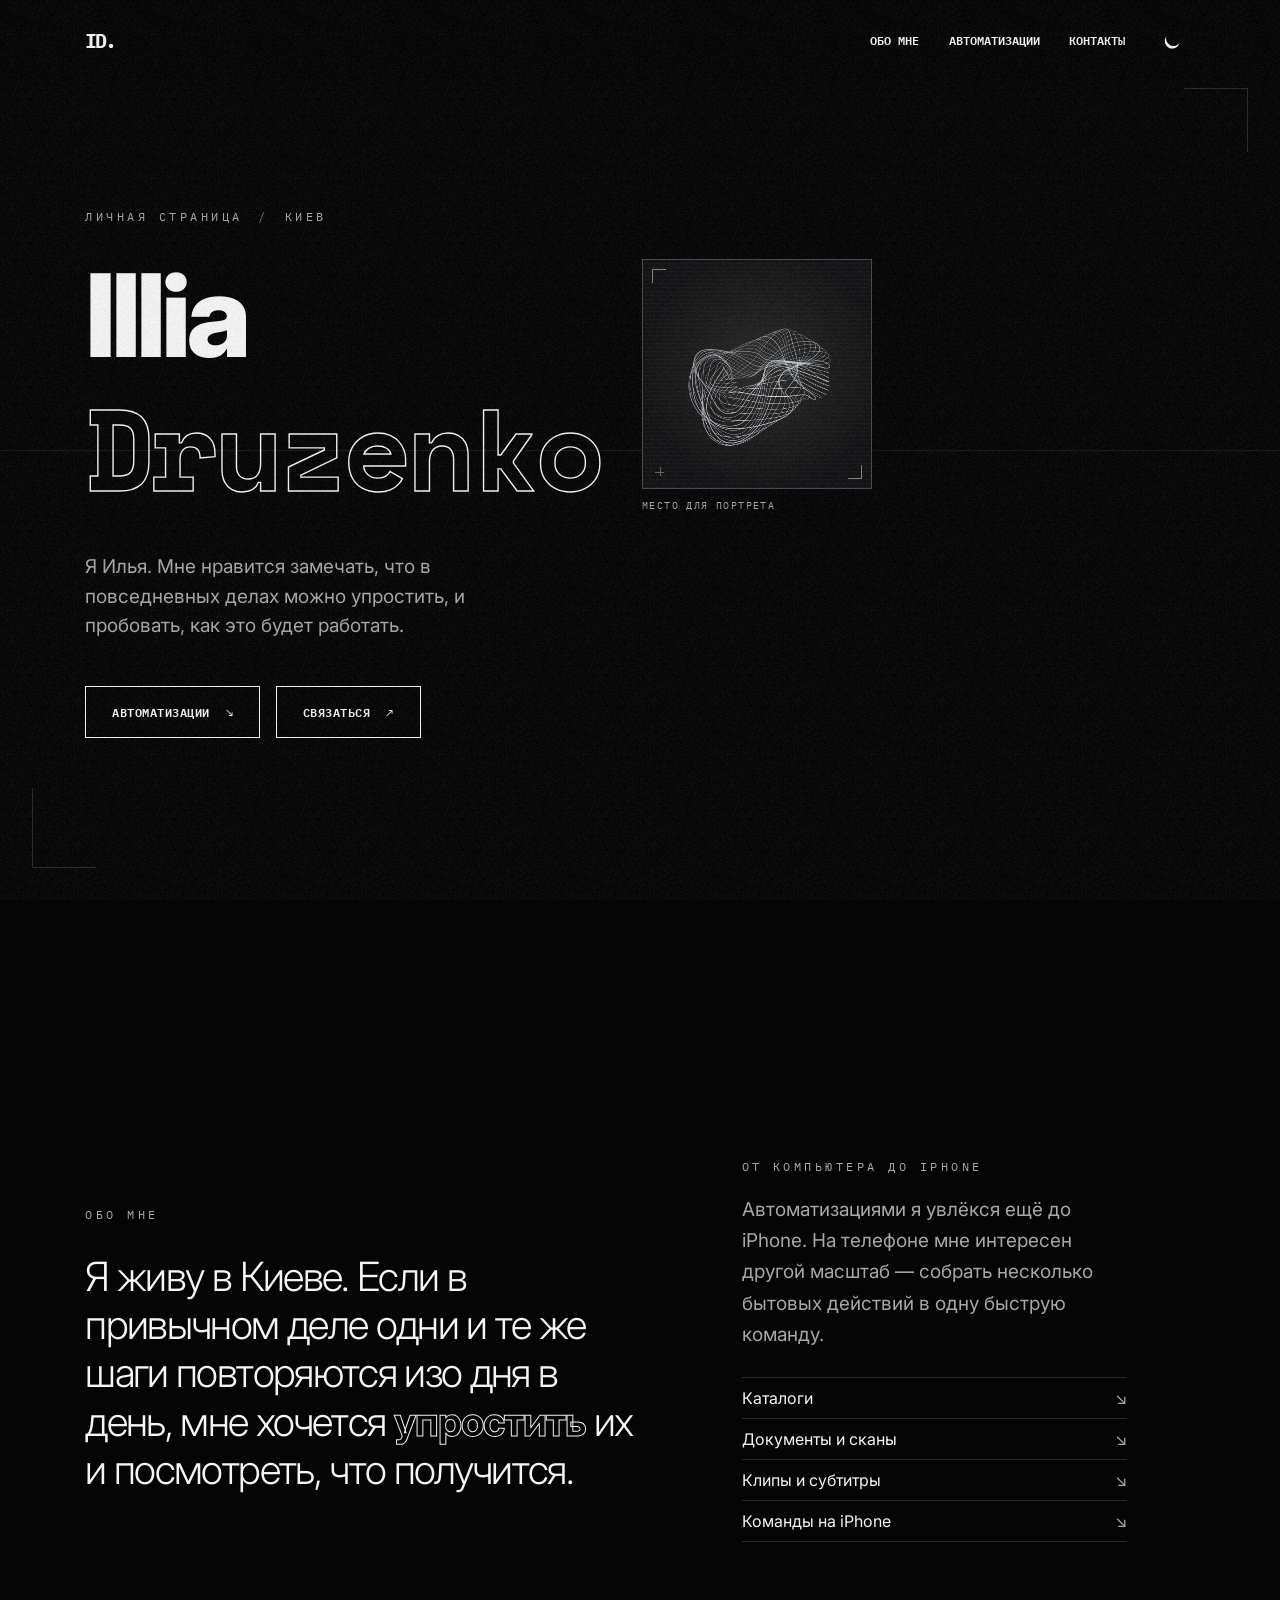
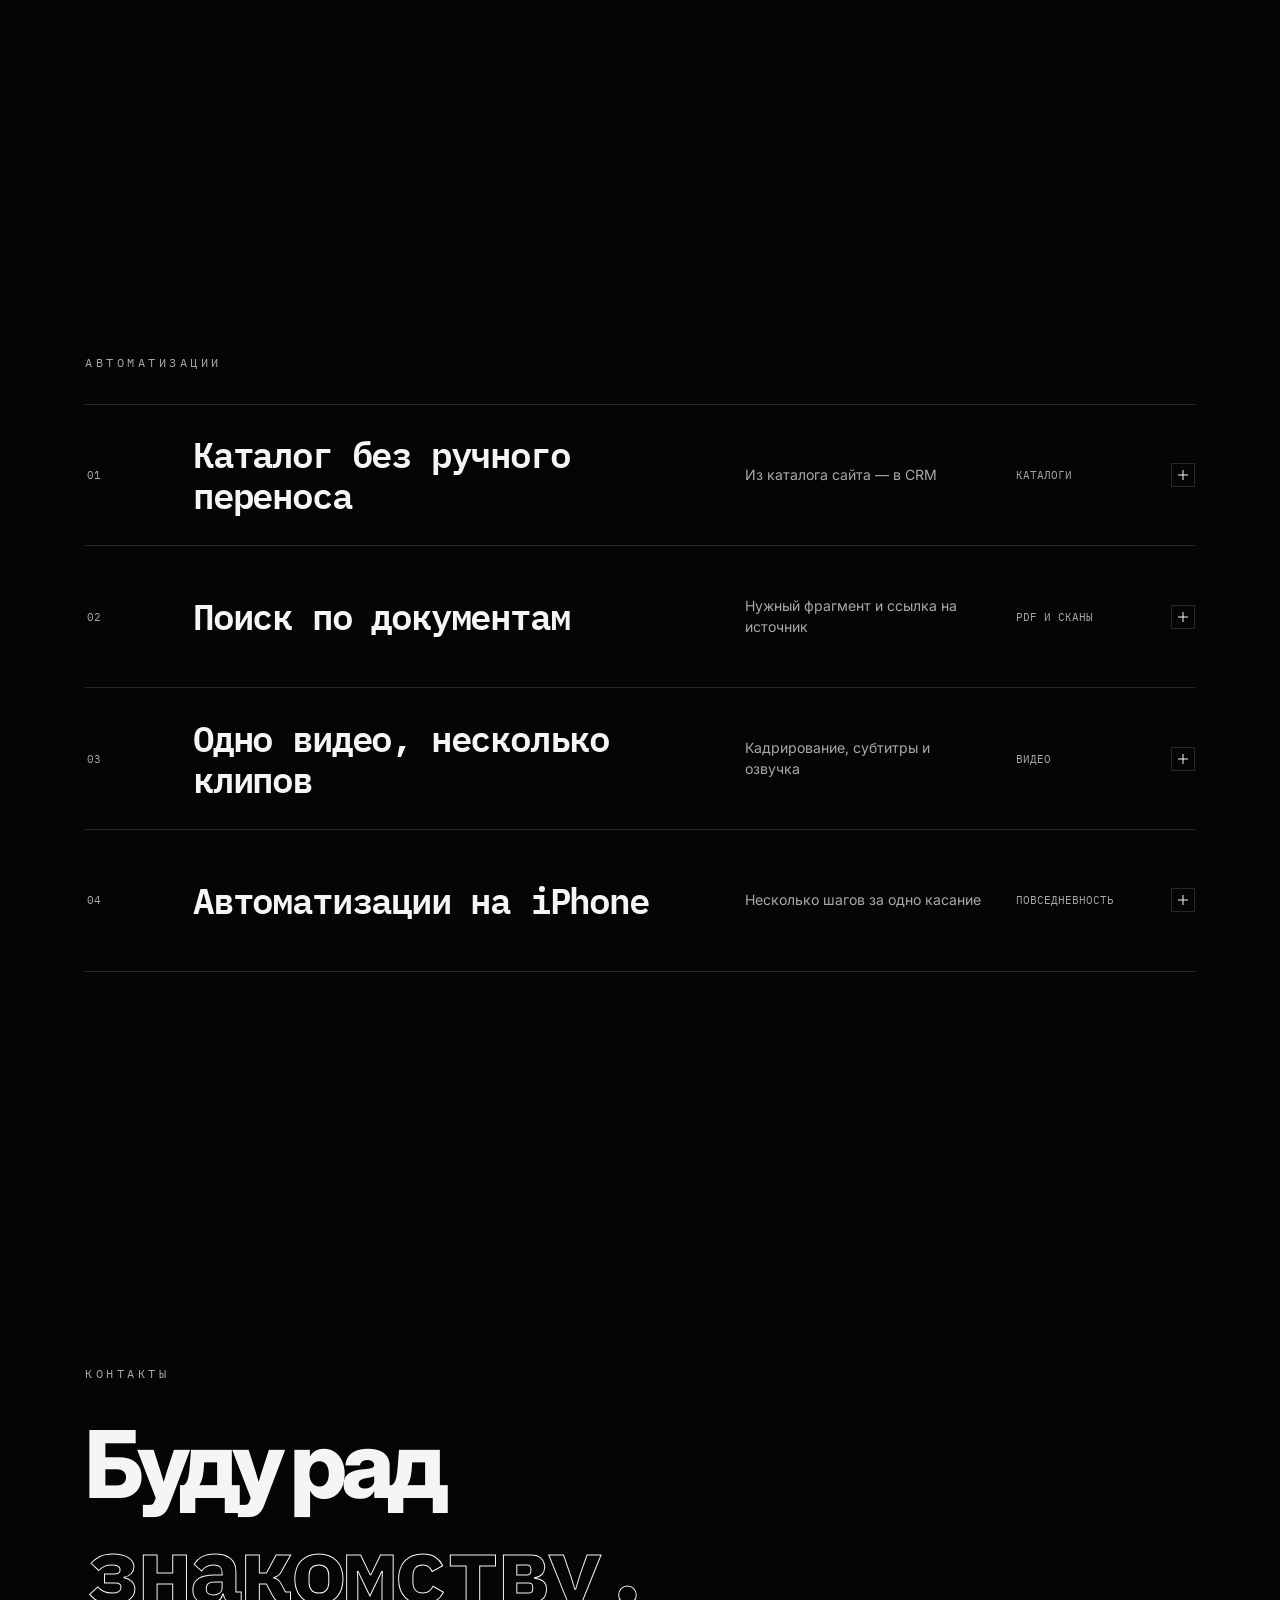
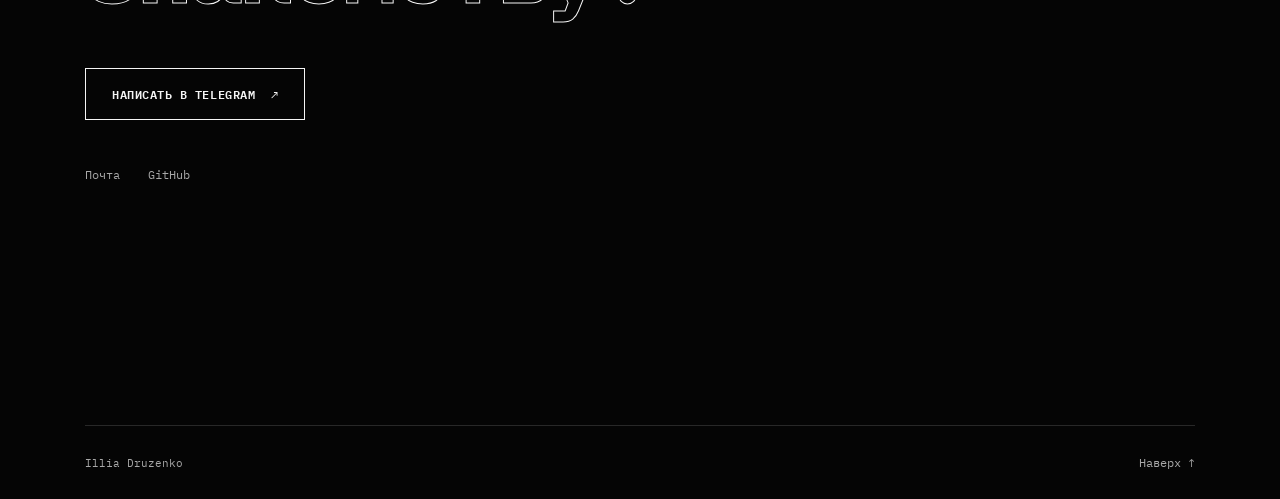
==== commit 437ff9f3: "Restore Glitch motion and correct the display name" ====
--- a/index.html
+++ b/index.html
@@ -4,9 +4,9 @@
   <meta charset="utf-8">
   <meta name="viewport" content="width=device-width, initial-scale=1">
   <meta name="color-scheme" content="dark light">
-  <meta name="description" content="Илья Друженко, Киев. Личная страница и небольшая коллекция моих автоматизаций — от компьютера до iPhone.">
-  <meta property="og:title" content="Illia Druzhenko — личная страница">
-  <meta property="og:description" content="Илья Друженко, Киев. Обо мне и о том, что я автоматизирую.">
+  <meta name="description" content="Illia Druzenko, Киев. Личная страница и коллекция автоматизаций — от компьютера до iPhone.">
+  <meta property="og:title" content="Illia Druzenko — личная страница">
+  <meta property="og:description" content="Киев. Обо мне и о том, что я автоматизирую.">
   <meta property="og:type" content="website">
   <meta property="og:url" content="https://illmxnn.github.io/">
   <link rel="canonical" href="https://illmxnn.github.io/">
@@ -14,112 +14,178 @@
   <link rel="apple-touch-icon" href="apple-touch-icon.png">
   <link rel="preconnect" href="https://fonts.googleapis.com">
   <link rel="preconnect" href="https://fonts.gstatic.com" crossorigin>
-  <link href="https://fonts.googleapis.com/css2?family=IBM+Plex+Mono:wght@400;500&family=Inter:wght@400;500;600;700;800&display=swap" rel="stylesheet">
-  <link rel="stylesheet" href="style.css?v=personal-1">
+  <link href="https://fonts.googleapis.com/css2?family=IBM+Plex+Mono:wght@400;500;600;700&family=Inter:wght@300;400;500;600;700;800&family=Space+Mono:wght@700&display=swap" rel="stylesheet">
+  <link rel="stylesheet" href="style.css?v=glitch-1">
   <script>
     try {
       const theme = localStorage.getItem('illmxnn-theme');
       if (theme === 'light' || theme === 'dark') document.documentElement.dataset.theme = theme;
     } catch {}
   </script>
-  <script src="site.js" defer></script>
-  <title>Illia Druzhenko — личная страница</title>
+  <script src="site.js?v=glitch-1" defer></script>
+  <title>Illia Druzenko — личная страница</title>
 </head>
 <body id="top">
   <a class="skip" href="#main">К содержимому</a>
-  <div class="progress" aria-hidden="true"></div>
+  <div class="grain" aria-hidden="true"></div>
+  <div class="progress" aria-hidden="true"><span></span></div>
+
+  <div class="boot" hidden aria-hidden="true">
+    <div class="boot-inner">
+      <span class="boot-label">ЗАГРУЗКА</span>
+      <div class="boot-status"><span class="boot-track"><span></span></span><span class="boot-count">0%</span></div>
+    </div>
+  </div>
+
   <header class="header">
     <nav class="shell nav" aria-label="Навигация">
-      <a class="signature" href="#top" aria-label="Illia Druzhenko, начало страницы">ID<span>.</span></a>
+      <a class="signature glitch" data-glitch="ID." href="#top" aria-label="Illia Druzenko, начало страницы">ID.</a>
       <div class="nav-links">
         <a href="#about">Обо мне</a>
         <a href="#automations">Автоматизации</a>
         <a href="#contact">Контакты</a>
       </div>
-      <button hidden class="theme" type="button" aria-label="Сменить тему" title="Сменить тему">
-        <span class="moon" aria-hidden="true">☾</span><span class="sun" aria-hidden="true">☀</span>
+      <button hidden class="theme" type="button" aria-label="Сменить тему">
+        <span class="theme-icon" aria-hidden="true"><span class="moon"></span><span class="sun">☼</span></span>
       </button>
+      <button hidden class="menu-trigger" type="button" aria-controls="mobile-menu" aria-expanded="false" aria-label="Открыть меню"><span aria-hidden="true"></span></button>
     </nav>
   </header>
 
+  <dialog id="mobile-menu" class="mobile-menu" aria-label="Навигация по разделам">
+    <button class="menu-close" type="button" aria-label="Закрыть меню" autofocus>×</button>
+    <nav aria-label="Разделы страницы">
+      <a href="#about">Обо мне</a>
+      <a href="#automations">Автоматизации</a>
+      <a href="#contact">Контакты</a>
+    </nav>
+  </dialog>
+
   <main id="main">
     <section class="hero" aria-labelledby="name">
+      <span class="hero-line" aria-hidden="true"></span>
       <div class="shell hero-inner">
-        <div class="hero-content">
-          <p class="eyebrow"><span class="marker"></span> Личная страница <span class="divider">/</span> Киев</p>
-          <h1 id="name">Illia <span>Druzhenko</span></h1>
-          <p class="intro">Я Илья. Мне нравится замечать, что в повседневных делах можно упростить, и пробовать, как это будет работать.</p>
+        <p class="eyebrow hero-label">Личная страница <span>/</span> Киев</p>
+        <div class="hero-lockup">
+          <h1 id="name" aria-label="Illia Druzenko">
+            <span class="title-line" aria-hidden="true"><span class="title-first">Illia</span></span>
+            <span class="title-line" aria-hidden="true"><span class="glitch outline" data-glitch="Druzenko">Druzenko</span></span>
+          </h1>
+          <figure class="portrait">
+            <div class="placeholder portrait-screen" aria-hidden="true">
+              <canvas width="512" height="512"></canvas>
+              <span class="portrait-scan"></span>
+              <span class="screen-axis"></span>
+            </div>
+            <figcaption>Место для портрета</figcaption>
+          </figure>
         </div>
-        <figure class="portrait" aria-label="Место для портрета">
-          <div class="placeholder portrait-image" aria-hidden="true"><span class="crosshair"></span></div>
-          <figcaption><span>Портрет</span><span>illmxnn</span></figcaption>
-        </figure>
-        <a class="scroll-link" href="#about"><span aria-hidden="true">↓</span> Обо мне</a>
-      </div>
-    </section>
-
-    <section class="shell section about" id="about" aria-labelledby="about-title">
-      <p class="eyebrow">Обо мне</p>
-      <div class="about-grid">
-        <h2 id="about-title">Меньше рутины.<br>Больше времени.</h2>
-        <div class="section-copy">
-          <p>Я живу в Киеве. Мне нравится разбирать привычные процессы и замечать, где одно и то же приходится делать снова и снова. Обычно с этого и начинается идея для следующей автоматизации.</p>
-          <p>Этим я увлёкся ещё до iPhone. За компьютером это были каталоги, документы и видео. С iPhone тот же интерес перешёл в повседневность: какие мелочи можно собрать в одно действие и запускать прямо с телефона?</p>
+        <p class="intro">Я Илья. Мне нравится замечать, что в повседневных делах можно упростить, и пробовать, как это будет работать.</p>
+        <div class="hero-actions">
+          <a class="magnet" href="#automations"><span>Автоматизации <b aria-hidden="true">↘</b></span></a>
+          <a class="magnet" href="#contact"><span>Связаться <b aria-hidden="true">↗</b></span></a>
         </div>
       </div>
     </section>
 
-    <section class="shell section work" id="automations" aria-labelledby="work-title">
-      <div class="section-heading">
-        <h2 id="work-title">Автоматизации</h2>
-        <p class="section-copy">От больших задач за компьютером до коротких сценариев на телефоне.</p>
-      </div>
-      <div class="work-list">
-        <details class="work-item">
-          <summary id="case-justcars"><span class="work-label">Каталоги</span><span class="work-title">Каталог без ручного переноса</span><span class="work-note">Сайт → CRM</span><span class="expand" aria-hidden="true"></span></summary>
-          <div class="work-body">
-            <p>Собрал данные с сайта и подготовил их к импорту в CRM. За один запуск перенеслись 170 позиций и 4 844 изображения.</p>
-            <figure class="work-figure"><div class="placeholder preview" aria-hidden="true"><span class="crosshair"></span></div><figcaption>Место для скриншота каталога</figcaption></figure>
-          </div>
-        </details>
-        <details class="work-item">
-          <summary id="case-docs"><span class="work-label">Документы</span><span class="work-title">Поиск по документам</span><span class="work-note">PDF и сканы</span><span class="expand" aria-hidden="true"></span></summary>
-          <div class="work-body">
-            <p>Собрал локальный поиск по документам и сканам. Он помогает найти нужный фрагмент и сразу показывает, из какого файла взят ответ.</p>
-            <figure class="work-figure"><div class="placeholder preview" aria-hidden="true"><span class="crosshair"></span></div><figcaption>Место для скриншота поиска</figcaption></figure>
-          </div>
-        </details>
-        <details class="work-item">
-          <summary id="case-contenq"><span class="work-label">Видео</span><span class="work-title">Из одного видео — несколько клипов</span><span class="work-note">Кадрирование и субтитры</span><span class="expand" aria-hidden="true"></span></summary>
-          <div class="work-body">
-            <p>Объединил кадрирование, субтитры и озвучку в один процесс. Из исходного видео получается несколько коротких клипов.</p>
-            <figure class="work-figure"><div class="placeholder preview" aria-hidden="true"><span class="crosshair"></span></div><figcaption>Место для скриншота обработки видео</figcaption></figure>
-          </div>
-        </details>
-        <details class="work-item">
-          <summary id="iphone"><span class="work-label">Повседневность</span><span class="work-title">Автоматизации на iPhone</span><span class="work-note">Быстрые команды</span><span class="expand" aria-hidden="true"></span></summary>
-          <div class="work-body">
-            <p>На телефоне мне интересен другой масштаб: собрать несколько повторяющихся шагов в одну команду, которую можно запустить касанием. Здесь будут примеры моих сценариев для iPhone.</p>
-            <figure class="work-figure"><div class="placeholder preview phone-preview" aria-hidden="true"><span class="crosshair"></span></div><figcaption>Место для скриншота команды</figcaption></figure>
-          </div>
-        </details>
+    <section class="chapter about" id="about" aria-labelledby="about-title">
+      <div class="shell about-grid">
+        <div>
+          <h2 class="eyebrow" id="about-title" data-reveal>Обо мне</h2>
+          <p class="about-lead" data-words data-reveal>Я живу в Киеве. Если в привычном деле одни и те же шаги повторяются изо дня в день, мне хочется <strong class="outline">упростить</strong> их и посмотреть, что получится.</p>
+        </div>
+        <div class="about-aside">
+          <p class="eyebrow" data-reveal>От компьютера до iPhone</p>
+          <p data-reveal>Автоматизациями я увлёкся ещё до iPhone. На телефоне мне интересен другой масштаб — собрать несколько бытовых действий в одну быструю команду.</p>
+          <ul class="about-links">
+            <li data-reveal><a href="#case-justcars"><span class="roll"><span data-copy="Каталоги">Каталоги</span></span><span aria-hidden="true">↘</span></a></li>
+            <li data-reveal><a href="#case-docs"><span class="roll"><span data-copy="Документы и сканы">Документы и сканы</span></span><span aria-hidden="true">↘</span></a></li>
+            <li data-reveal><a href="#case-contenq"><span class="roll"><span data-copy="Клипы и субтитры">Клипы и субтитры</span></span><span aria-hidden="true">↘</span></a></li>
+            <li data-reveal><a href="#iphone"><span class="roll"><span data-copy="Команды на iPhone">Команды на iPhone</span></span><span aria-hidden="true">↘</span></a></li>
+          </ul>
+        </div>
       </div>
     </section>
 
-    <section class="shell section contact" id="contact" aria-labelledby="contact-title">
-      <p class="eyebrow">Контакты</p>
-      <h2 id="contact-title">Буду рад знакомству.</h2>
-      <div class="contact-links">
-        <a href="https://t.me/illia_dev">Telegram <span aria-hidden="true">↗</span></a>
-        <a href="mailto:druzya771907@gmail.com">Почта <span aria-hidden="true">↗</span></a>
-        <a href="https://github.com/illmxnn">GitHub <span aria-hidden="true">↗</span></a>
+    <section class="chapter work" id="automations" aria-labelledby="work-title">
+      <div class="shell">
+        <h2 class="eyebrow" id="work-title" data-reveal>Автоматизации</h2>
+        <div class="work-list">
+          <details class="work-item" data-reveal>
+            <summary id="case-justcars">
+              <span class="work-index" aria-hidden="true">01</span>
+              <span class="work-title glitch" data-glitch="Каталог без ручного переноса">Каталог без ручного переноса</span>
+              <span class="work-note">Из каталога сайта — в CRM</span>
+              <span class="work-category">Каталоги</span>
+              <span class="expand" aria-hidden="true"></span>
+            </summary>
+            <div class="work-body">
+              <p>Собрал данные с сайта и подготовил их к импорту в CRM. За один запуск перенеслись 170 позиций и 4 844 изображения.</p>
+              <figure><div class="placeholder preview" aria-hidden="true"><span class="screen-axis"></span></div><figcaption>Место для скриншота каталога</figcaption></figure>
+            </div>
+          </details>
+          <details class="work-item" data-reveal>
+            <summary id="case-docs">
+              <span class="work-index" aria-hidden="true">02</span>
+              <span class="work-title glitch" data-glitch="Поиск по документам">Поиск по документам</span>
+              <span class="work-note">Нужный фрагмент и ссылка на источник</span>
+              <span class="work-category">PDF и сканы</span>
+              <span class="expand" aria-hidden="true"></span>
+            </summary>
+            <div class="work-body">
+              <p>Собрал локальный поиск по документам и сканам. Он помогает найти нужный фрагмент и сразу показывает, из какого файла взят ответ.</p>
+              <figure><div class="placeholder preview" aria-hidden="true"><span class="screen-axis"></span></div><figcaption>Место для скриншота поиска</figcaption></figure>
+            </div>
+          </details>
+          <details class="work-item" data-reveal>
+            <summary id="case-contenq">
+              <span class="work-index" aria-hidden="true">03</span>
+              <span class="work-title glitch" data-glitch="Одно видео, несколько клипов">Одно видео, несколько клипов</span>
+              <span class="work-note">Кадрирование, субтитры и озвучка</span>
+              <span class="work-category">Видео</span>
+              <span class="expand" aria-hidden="true"></span>
+            </summary>
+            <div class="work-body">
+              <p>Объединил кадрирование, субтитры и озвучку в один процесс. Из исходного видео получается несколько коротких клипов.</p>
+              <figure><div class="placeholder preview" aria-hidden="true"><span class="screen-axis"></span></div><figcaption>Место для скриншота обработки видео</figcaption></figure>
+            </div>
+          </details>
+          <details class="work-item" data-reveal>
+            <summary id="iphone">
+              <span class="work-index" aria-hidden="true">04</span>
+              <span class="work-title glitch" data-glitch="Автоматизации на iPhone">Автоматизации на iPhone</span>
+              <span class="work-note">Несколько шагов за одно касание</span>
+              <span class="work-category">Повседневность</span>
+              <span class="expand" aria-hidden="true"></span>
+            </summary>
+            <div class="work-body">
+              <p>Мне нравится идея собрать повторяющиеся действия в одну команду, которую можно запустить прямо с телефона. Здесь появятся примеры моих сценариев для iPhone.</p>
+              <figure><div class="placeholder preview phone-preview" aria-hidden="true"><span class="screen-axis"></span></div><figcaption>Место для скриншота команды</figcaption></figure>
+            </div>
+          </details>
+        </div>
+      </div>
+    </section>
+
+    <section class="chapter contact" id="contact" aria-labelledby="contact-title">
+      <div class="shell">
+        <p class="eyebrow" data-reveal>Контакты</p>
+        <h2 id="contact-title" data-reveal>
+          <span class="contact-line">Буду рад</span>
+          <span class="contact-line"><span class="glitch outline" data-glitch="знакомству.">знакомству.</span></span>
+        </h2>
+        <div class="contact-action" data-reveal><a class="magnet" href="https://t.me/illia_dev"><span>Написать в Telegram <b aria-hidden="true">↗</b></span></a></div>
+        <div class="contact-links" data-reveal>
+          <a class="text-link" href="mailto:druzya771907@gmail.com">Почта</a>
+          <a class="text-link" href="https://github.com/illmxnn">GitHub</a>
+        </div>
       </div>
     </section>
   </main>
 
   <footer class="shell footer">
-    <span>Illia Druzhenko</span>
-    <a href="#top">Наверх ↑</a>
+    <span>Illia Druzenko</span>
+    <a class="text-link" href="#top">Наверх ↑</a>
   </footer>
 </body>
 </html>
--- a/style.css
+++ b/style.css
@@ -1,181 +1,442 @@
 :root {
   color-scheme: dark;
-  --bg: #0a0a0a;
-  --ink: #f1f0e9;
-  --muted: #a5a49d;
-  --line: #2c2d27;
-  --accent: #d7ff70;
-  --panel: #11120f;
-  --grid: #1b1d17;
+  --page: #050505;
+  --ink: #f5f5f5;
+  --muted: #a8a8a8;
+  --line: #282828;
+  --panel: #131313;
+  --rgb-a: #a3dcef;
+  --rgb-b: #e7a4c1;
   --mono: 'IBM Plex Mono', Consolas, monospace;
-  --width: min(1248px, 100% - clamp(36px, 13.34vw, 192px));
+  --display-mono: 'Space Mono', 'IBM Plex Mono', monospace;
+  --ease: cubic-bezier(.16, 1, .3, 1);
+  --pad: clamp(24px, 6.67vw, 96px);
+  --nav-height: 80px;
+  color: var(--ink);
+  background: var(--page);
   font-family: Inter, system-ui, sans-serif;
-  background: var(--bg);
-  color: var(--ink);
   scroll-behavior: smooth;
+  scrollbar-color: var(--line) var(--page);
 }
 
 :root[data-theme='light'] {
   color-scheme: light;
-  --bg: #f5f3eb;
-  --ink: #171911;
-  --muted: #565951;
-  --line: #d1d1c5;
-  --accent: #406020;
-  --panel: #e9e9df;
-  --grid: #ddded0;
+  --page: #f3f2ef;
+  --ink: #141414;
+  --muted: #535353;
+  --line: #cecdc9;
+  --panel: #e8e7e3;
+  --rgb-a: #286779;
+  --rgb-b: #914267;
 }
 
 *, *::before, *::after { box-sizing: border-box; }
 body, figure, h1, h2, p { margin: 0; }
+body { background: var(--page); transition: background-color .3s, color .3s; }
 a { color: inherit; text-decoration: none; }
 button { font: inherit; color: inherit; }
-::selection { background: var(--accent); color: var(--bg); }
-:focus-visible { outline: 2px solid var(--accent); outline-offset: 5px; }
 [hidden] { display: none !important; }
-.shell { inline-size: var(--width); margin-inline: auto; }
-.skip { position: fixed; z-index: 5; inset: 12px auto auto 12px; padding: 12px; background: var(--bg); transform: translateY(-180%); }
+::selection { color: var(--page); background: var(--ink); }
+:focus-visible { outline: 1px solid var(--ink); outline-offset: 6px; }
+.shell { width: min(100% - 2 * var(--pad), 1440px); margin-inline: auto; }
+.skip { position: fixed; z-index: 15; inset: 12px auto auto 12px; padding: 12px; background: var(--page); transform: translateY(-200%); }
 .skip:focus { transform: none; }
-.progress { position: fixed; z-index: 4; inset: 0 0 auto; height: 2px; background: var(--accent); transform: scaleX(0); transform-origin: left; }
+.grain {
+  position: fixed;
+  z-index: 9;
+  inset: 0;
+  pointer-events: none;
+  background: url("assets/grain.png") repeat;
+  opacity: .045;
+}
+.progress {
+  position: fixed;
+  z-index: 4;
+  bottom: 32px;
+  left: 32px;
+  width: 1px;
+  height: 80px;
+  background: var(--line);
+}
+.progress span { display: block; height: 100%; background: var(--ink); transform: scaleY(0); transform-origin: bottom; }
+
+.boot {
+  position: fixed;
+  z-index: 10;
+  inset: 0;
+  display: grid;
+  place-items: center;
+  color: var(--ink);
+  background: var(--page);
+  border-bottom: 1px solid var(--line);
+}
+.boot-inner { min-width: 240px; text-align: center; font: 12px var(--mono); color: var(--muted); }
+.boot-label { letter-spacing: .42em; }
+.boot-status { display: flex; align-items: center; gap: 14px; margin-top: 28px; }
+.boot-track { width: 200px; height: 1px; background: var(--line); }
+.boot-track span { display: block; height: 100%; background: var(--ink); transform: scaleX(0); transform-origin: left; }
+.boot-count { font-variant-numeric: tabular-nums; }
 
 .header {
-  position: sticky;
-  top: 0;
-  z-index: 3;
-  background: var(--bg);
-  background: color-mix(in srgb, var(--bg) 88%, transparent);
-  backdrop-filter: blur(14px);
-  border-bottom: 1px solid var(--line);
-}
-.nav { display: flex; align-items: center; gap: clamp(10px, 3vw, 38px); min-height: 68px; }
-.signature { margin-right: auto; font-weight: 800; letter-spacing: -.07em; font-size: 23px; }
-.signature span, .contact-links span { color: var(--accent); }
-.nav-links { display: flex; align-items: center; gap: clamp(10px, 3vw, 38px); }
-.nav-links a, .eyebrow, figcaption, .work-label, .work-note, .scroll-link, .footer { font-family: var(--mono); }
-.nav-links a { padding-block: 12px; font-size: 12px; white-space: nowrap; }
-.nav-links a:hover, .scroll-link:hover, .footer a:hover, .contact-links a:hover { color: var(--accent); }
-.theme { flex: 0 0 36px; width: 36px; height: 36px; border: 1px solid var(--line); background: transparent; cursor: pointer; font-size: 21px; line-height: 1; }
-.theme:hover { border-color: var(--accent); }
+  position: fixed;
+  z-index: 5;
+  inset: 0 0 auto;
+  background: color-mix(in srgb, var(--page) 68%, transparent);
+  backdrop-filter: blur(13px);
+}
+.nav { display: flex; align-items: center; gap: clamp(10px, 2vw, 30px); min-height: var(--nav-height); }
+.signature { margin-right: auto; font: 700 20px var(--mono); letter-spacing: -.1em; }
+.nav-links { display: flex; gap: clamp(14px, 2.3vw, 34px); }
+.nav-links a, .eyebrow, .magnet, figcaption, .work-index, .work-category, .contact-links, .text-link, .footer { font-family: var(--mono); }
+.nav-links a, .magnet { font-size: 12px; font-weight: 600; text-transform: uppercase; }
+.nav-links a { padding-block: 6px; }
+.nav-links a, .text-link { position: relative; }
+.nav-links a::after, .text-link::after {
+  content: '';
+  position: absolute;
+  right: 0;
+  bottom: 0;
+  left: 0;
+  height: 1px;
+  background: currentColor;
+  transform: scaleX(0);
+  transform-origin: right;
+  transition: transform .45s var(--ease);
+}
+.nav-links a:is(:hover, :focus-visible)::after, .text-link:is(:hover, :focus-visible)::after { transform: scaleX(1); transform-origin: left; }
+.theme, .menu-trigger, .menu-close {
+  display: grid;
+  place-items: center;
+  flex: 0 0 44px;
+  width: 44px;
+  height: 44px;
+  border: 0;
+  background: transparent;
+  cursor: pointer;
+}
+.theme { border-radius: 50%; }
+.theme:hover, .menu-trigger:hover, .menu-close:hover { background: var(--panel); }
+.theme-icon { display: grid; place-items: center; width: 19px; height: 19px; }
+.moon { width: 15px; height: 15px; border-radius: 50%; box-shadow: -2px 2px currentColor; transform: translate(1px, -2px) rotate(-18deg); }
 .sun, [data-theme='light'] .moon { display: none; }
-[data-theme='light'] .sun { display: inline; }
-
-.hero { position: relative; overflow: hidden; isolation: isolate; border-bottom: 1px solid var(--line); }
-.hero::before {
+[data-theme='light'] .sun { display: block; font-size: 25px; line-height: .7; }
+.menu-trigger { display: none; }
+.menu-trigger span { width: 18px; height: 8px; border-block: 1px solid currentColor; }
+.mobile-menu {
+  box-sizing: border-box;
+  position: fixed;
+  inset: 0;
+  width: 100%;
+  max-width: none;
+  height: 100%;
+  max-height: none;
+  margin: 0;
+  padding: var(--pad);
+  color: var(--ink);
+  background: var(--page);
+  border: 0;
+}
+.mobile-menu::backdrop { background: var(--page); }
+.mobile-menu[open] { display: grid; align-content: center; }
+body:has(.mobile-menu[open]) { overflow: hidden; }
+.menu-close { position: absolute; top: 10px; right: var(--pad); font-size: 31px; font-weight: 300; }
+.mobile-menu nav { display: grid; }
+.mobile-menu nav a { width: fit-content; padding-block: 8px; font-size: clamp(29px, 8vw, 65px); font-weight: 700; letter-spacing: -.055em; }
+.mobile-menu nav a:nth-child(2) { animation-delay: .08s; }
+.mobile-menu nav a:nth-child(3) { animation-delay: .16s; }
+
+.hero {
+  min-height: 100svh;
+  position: relative;
+  display: grid;
+  align-items: center;
+  overflow: clip;
+  isolation: isolate;
+  padding-block: calc(var(--nav-height) + 36px) 70px;
+}
+.hero::before, .hero::after {
+  content: '';
   position: absolute;
   z-index: -1;
-  inset: 0;
-  content: '';
-  background:
-    linear-gradient(transparent 52%, var(--line) 52%, var(--line) calc(52% + 1px), transparent calc(52% + 1px)),
-    repeating-linear-gradient(125deg, transparent 0 5px, color-mix(in srgb, var(--ink) 1%, transparent) 5px 6px);
-  mask-image: linear-gradient(110deg, #000 32%, transparent 92%);
-}
-.hero-inner {
-  min-height: clamp(660px, calc(100svh - 69px), 970px);
-  padding-block: clamp(72px, 11vh, 135px) 100px;
-  display: grid;
-  grid-template-columns: minmax(0, 1fr) minmax(185px, 26%);
-  gap: 25px;
-  align-items: center;
-  position: relative;
-}
-.eyebrow { color: var(--muted); font-size: 11px; letter-spacing: .16em; text-transform: uppercase; }
-.marker { display: inline-block; width: 7px; height: 7px; margin-right: 7px; background: var(--accent); vertical-align: 1px; }
-.divider { margin-inline: .4em; color: var(--accent); }
-h1 { margin-block: 25px 34px; font-size: clamp(58px, 10vw, 158px); font-weight: 800; letter-spacing: -.055em; line-height: .89; }
-h1 span { display: block; color: transparent; -webkit-text-stroke: 1.5px var(--ink); }
-.intro { max-width: 430px; color: var(--muted); font-size: clamp(16px, 1.6vw, 21px); line-height: 1.58; }
-.portrait { align-self: center; margin-top: 12px; }
+  width: 64px;
+  height: 64px;
+  border: solid var(--line);
+  pointer-events: none;
+}
+.hero::before { top: calc(var(--nav-height) + 8px); right: 32px; border-width: 1px 1px 0 0; }
+.hero::after { bottom: 32px; left: 32px; border-width: 0 0 1px 1px; }
+.hero-line {
+  position: absolute;
+  z-index: -1;
+  top: 50%;
+  inset-inline: 0;
+  height: 1px;
+  background: var(--line);
+  opacity: .55;
+  transform-origin: left;
+}
+.eyebrow { color: var(--muted); font-size: 12px; font-weight: 400; line-height: 1.5; letter-spacing: .29em; text-transform: uppercase; }
+.hero-label span { margin-inline: .45em; opacity: .65; }
+.hero-lockup { display: flex; align-items: center; gap: clamp(24px, 3.3vw, 48px); margin-block: 27px 34px; }
+h1 { font-size: clamp(60px, 9vw, 142px); font-weight: 800; line-height: .95; letter-spacing: -.045em; }
+.title-line, .contact-line { display: block; overflow: clip; padding-block: .065em .12em; padding-inline: .06em .12em; margin-inline: -.06em -.12em; }
+.title-line + .title-line { margin-top: .015em; }
+.title-first { display: inline-block; perspective: 800px; white-space: nowrap; }
+.char { display: inline-block; transform-origin: center bottom; }
+.outline { color: var(--ink); font-weight: 700; letter-spacing: -.025em; }
+.title-line .outline, .contact-line .outline { font-family: var(--display-mono); letter-spacing: -.05em; }
+@supports (-webkit-text-stroke: 1px black) {
+  .outline { color: transparent; -webkit-text-stroke: 1px var(--ink); }
+  .title-line .outline { -webkit-text-stroke-width: 1.4px; }
+}
+.glitch { position: relative; display: inline-block; }
+.glitch::before, .glitch::after {
+  content: attr(data-glitch) / '';
+  position: absolute;
+  inset: 0;
+  pointer-events: none;
+  opacity: 0;
+  color: var(--rgb-a);
+  -webkit-text-stroke: 0;
+}
+.glitch::after { color: var(--rgb-b); }
+.portrait { flex: 0 0 clamp(150px, 18vw, 272px); min-width: 0; }
 .placeholder {
   position: relative;
   display: grid;
   place-items: center;
+  isolation: isolate;
   overflow: hidden;
-  background-color: var(--panel);
-  background-image:
-    linear-gradient(var(--grid) 1px, transparent 1px),
-    linear-gradient(90deg, var(--grid) 1px, transparent 1px);
+  border: 1px solid var(--line);
+  background:
+    linear-gradient(color-mix(in srgb, var(--ink) 6%, transparent) 1px, transparent 1px),
+    linear-gradient(90deg, color-mix(in srgb, var(--ink) 6%, transparent) 1px, transparent 1px), var(--panel);
   background-size: 20px 20px;
   background-position: center;
-  border: 1px solid var(--line);
-}
-.placeholder::before, .placeholder::after { content: ''; position: absolute; width: 17px; height: 17px; border: solid var(--muted); }
+}
+.placeholder::before, .placeholder::after {
+  content: '';
+  z-index: 1;
+  position: absolute;
+  width: 14px;
+  height: 14px;
+  border: solid color-mix(in srgb, var(--ink) 50%, transparent);
+  pointer-events: none;
+}
 .placeholder::before { top: 9px; left: 9px; border-width: 1px 0 0 1px; }
 .placeholder::after { right: 9px; bottom: 9px; border-width: 0 1px 1px 0; }
-.portrait-image { aspect-ratio: 1; }
-.crosshair { position: relative; width: 43px; aspect-ratio: 1; border: 1px solid var(--line); transform: rotate(45deg); }
-.crosshair::before, .crosshair::after { content: ''; position: absolute; background: var(--muted); inset: 50% auto auto 50%; width: 23px; height: 1px; transform: translate(-50%, -50%); }
-.crosshair::after { transform: translate(-50%, -50%) rotate(90deg); }
-figcaption { color: var(--muted); margin-top: 10px; font-size: 10px; }
-.portrait figcaption { display: flex; justify-content: space-between; gap: 10px; text-transform: uppercase; letter-spacing: .12em; }
-.scroll-link { position: absolute; left: 0; bottom: 31px; display: flex; align-items: center; gap: 12px; font-size: 12px; color: var(--muted); }
-.scroll-link span { border: 1px solid var(--line); width: 30px; height: 30px; display: grid; place-items: center; color: var(--accent); }
-
-.section { padding-block: clamp(72px, 10vw, 145px); scroll-margin-top: 69px; }
-h2 { font-size: clamp(36px, 6.25vw, 90px); font-weight: 800; line-height: .99; letter-spacing: -.075em; }
-.about-grid { display: grid; grid-template-columns: 1.1fr .9fr; gap: clamp(26px, 6vw, 94px); margin-top: 25px; align-items: start; }
-.about h2 { font-size: clamp(36px, 5vw, 74px); }
-.section-copy { max-width: 510px; font-size: clamp(16px, 1.55vw, 20px); line-height: 1.65; color: var(--muted); }
-.section-copy p + p { margin-top: 1em; }
-.work, .contact { border-top: 1px solid var(--line); }
-.section-heading { display: flex; flex-wrap: wrap; align-items: end; gap: 22px 50px; justify-content: space-between; margin-bottom: 46px; }
-.section-heading p { max-width: 295px; }
-.work-list { border-top: 1px solid var(--line); }
+.portrait-screen {
+  aspect-ratio: 1;
+  border-color: #494949;
+  background-color: #101012;
+  background-image: radial-gradient(ellipse at 52% 48%, #292929, transparent 72%), repeating-linear-gradient(transparent 0 3px, #ffffff0a 3px 4px);
+  background-size: auto;
+  transition: border-color .4s, box-shadow .55s;
+}
+.portrait-screen canvas { position: absolute; inset: 0; width: 100%; height: 100%; }
+.portrait-screen:hover { border-color: #909090; box-shadow: 0 0 42px #8080801f; }
+.screen-axis { position: absolute; width: 18px; height: 18px; color: var(--muted); opacity: .55; }
+.screen-axis::before, .screen-axis::after { content: ''; position: absolute; background: currentColor; }
+.screen-axis::before { width: 1px; height: 100%; left: 50%; }
+.screen-axis::after { width: 100%; height: 1px; top: 50%; }
+.portrait-screen .screen-axis { inset: auto auto 12px 12px; color: #a8a8a8; width: 9px; height: 9px; }
+.portrait-scan {
+  position: absolute;
+  z-index: 1;
+  inset: 0 0 auto;
+  height: 22%;
+  background: linear-gradient(transparent, #e3eeff07 94%, #e3eeff45);
+  transform: translateY(-100%);
+  pointer-events: none;
+}
+figcaption { color: var(--muted); margin-top: 10px; font-size: 10px; letter-spacing: .14em; text-transform: uppercase; }
+.intro { max-width: 450px; color: var(--muted); font-size: clamp(16px, 1.55vw, 19px); line-height: 1.55; }
+.hero-actions { display: flex; flex-wrap: wrap; gap: 12px 16px; margin-top: clamp(30px, 5vh, 56px); }
+.magnet {
+  display: inline-grid;
+  place-items: center;
+  position: relative;
+  isolation: isolate;
+  overflow: hidden;
+  min-height: 52px;
+  padding: 12px clamp(14px, 2vw, 29px);
+  border: 1px solid var(--ink);
+  white-space: nowrap;
+  letter-spacing: .045em;
+  transition: transform .45s var(--ease), color .25s, border-color .25s;
+}
+.magnet::before {
+  content: '';
+  position: absolute;
+  z-index: -1;
+  inset: 0;
+  background: var(--ink);
+  transform: translateY(101%);
+  transition: transform .4s var(--ease);
+}
+.magnet:is(:hover, :focus-visible) { color: var(--page); }
+.magnet:is(:hover, :focus-visible)::before { transform: none; }
+.magnet b { margin-inline-start: .7em; font-weight: 400; }
+
+.chapter { min-height: 100svh; padding-block: clamp(92px, 12vw, 168px); }
+.about, .contact { display: grid; align-items: center; }
+.about-grid { display: grid; grid-template-columns: minmax(0, 1.1fr) minmax(0, .9fr); gap: clamp(42px, 8vw, 120px); align-items: center; }
+.about-lead { max-width: 620px; margin-top: 29px; font-size: clamp(25px, 3.15vw, 48px); font-weight: 300; line-height: 1.2; letter-spacing: -.041em; }
+.about-lead strong { white-space: nowrap; }
+.about-lead .word { display: inline-block; }
+.about-aside p + p { max-width: 385px; margin-block: 18px 27px; color: var(--muted); font-size: clamp(16px, 1.6vw, 19px); line-height: 1.65; }
+.about-links { max-width: 385px; margin: 0; padding: 0; list-style: none; border-top: 1px solid var(--line); }
+.about-links li { border-bottom: 1px solid var(--line); }
+.about-links li:nth-child(2) { --order: 1; }
+.about-links li:nth-child(3) { --order: 2; }
+.about-links li:nth-child(4) { --order: 3; }
+.about-links a { display: flex; justify-content: space-between; gap: 12px; padding-block: 10px; }
+.about-links a > span:last-child { color: var(--muted); }
+.roll { overflow: hidden; }
+.roll span { display: block; position: relative; transition: transform .34s var(--ease); }
+.roll span::after { content: attr(data-copy) / ''; position: absolute; top: 100%; left: 0; width: 100%; }
+.about-links a:is(:hover, :focus-visible) .roll span { transform: translateY(-100%); }
+.text-link { width: fit-content; padding-block: 4px; font-size: 12px; }
+.text-link span { margin-left: .3em; }
+
+.work-list { margin-top: 32px; border-top: 1px solid var(--line); }
 .work-item { border-bottom: 1px solid var(--line); }
 .work-item summary {
   display: grid;
-  grid-template-columns: minmax(115px, 1fr) minmax(0, 4fr) minmax(145px, 1.4fr) 30px;
+  grid-template-columns: minmax(30px, .65fr) minmax(0, 4.6fr) minmax(0, 2.1fr) minmax(85px, 1.05fr) 26px;
   align-items: center;
-  gap: 20px;
-  padding: 23px 5px;
-  min-height: 99px;
+  column-gap: clamp(14px, 2.7vw, 44px);
+  position: relative;
+  isolation: isolate;
+  list-style: none;
+  min-height: clamp(104px, 11vw, 152px);
+  padding-block: 19px;
+  scroll-margin-top: calc(var(--nav-height) + 10px);
   cursor: pointer;
-  list-style: none;
-  scroll-margin-top: 86px;
 }
 .work-item summary::-webkit-details-marker { display: none; }
-.work-item summary:hover, .work-item[open] summary { background: var(--panel); }
-.work-item summary:hover .expand, .work-item[open] .expand { color: var(--accent); }
-.work-label, .work-note { font-size: 11px; color: var(--muted); }
-.work-title { font-size: clamp(21px, 3.25vw, 46px); font-weight: 700; line-height: 1.05; letter-spacing: -.057em; }
-.expand { position: relative; width: 26px; height: 26px; border: 1px solid var(--line); justify-self: end; }
-.expand::before, .expand::after { content: ''; position: absolute; top: 50%; left: 50%; width: 10px; height: 1px; background: currentColor; transform: translate(-50%, -50%); }
-.expand::after { transform: translate(-50%, -50%) rotate(90deg); }
-.work-item[open] .expand::after { display: none; }
-.work-body { display: grid; grid-template-columns: 1fr 1fr; align-items: start; gap: 26px 48px; background: var(--panel); padding: 14px clamp(14px, 4vw, 60px) 30px; }
-.work-body p { color: var(--muted); line-height: 1.65; max-width: 430px; }
-.work-figure { width: min(100%, 500px); }
+.work-item summary::before {
+  content: '';
+  position: absolute;
+  inset: 0;
+  z-index: -1;
+  background: var(--panel);
+  transform-origin: left;
+  transform: scaleX(0);
+  transition: transform .5s var(--ease);
+}
+.work-item summary:is(:hover, :focus-visible)::before, .work-item[open] summary::before { transform: scaleX(1); }
+.work-index, .work-category { color: var(--muted); font-size: 11px; }
+.work-index { position: relative; padding-left: 2px; }
+.work-index::after { content: '→'; position: absolute; left: calc(100% + 4px); color: var(--ink); opacity: 0; transform: translateX(-8px); transition: transform .45s var(--ease), opacity .36s; }
+.work-item summary:is(:hover, :focus-visible) .work-index::after { opacity: 1; transform: none; }
+.work-category { text-transform: uppercase; }
+.work-title { font: 600 clamp(20px, 2.85vw, 42px)/1.12 var(--mono); letter-spacing: -.06em; transition: transform .48s var(--ease); }
+.work-item summary:is(:hover, :focus-visible) .work-title { transform: translateX(9px); }
+.work-note { color: var(--muted); font-size: clamp(13px, 1.1vw, 16px); line-height: 1.45; }
+.expand { position: relative; width: 24px; height: 24px; border: 1px solid var(--line); justify-self: end; transition: border-color .28s; }
+.expand::before, .expand::after { content: ''; position: absolute; top: 50%; left: 50%; width: 10px; height: 1px; background: currentColor; translate: -50% -50%; }
+.expand::after { rotate: 90deg; transition: rotate .38s var(--ease); }
+.work-item[open] .expand::after { rotate: 0deg; }
+.work-item summary:hover .expand { border-color: var(--muted); }
+.work-body { display: grid; grid-template-columns: .8fr 1.2fr; align-items: start; gap: 20px 42px; padding: 15px clamp(16px, 5vw, 75px) 36px; background: var(--panel); }
+.work-body p { max-width: 430px; color: var(--muted); line-height: 1.65; }
+.work-body figure { width: min(100%, 480px); }
 .preview { aspect-ratio: 16 / 8; }
-.phone-preview { aspect-ratio: 3 / 4; width: min(100%, 145px); }
-
-.contact h2 { margin-block: 23px 38px; }
-.contact-links { display: flex; flex-wrap: wrap; column-gap: clamp(18px, 5vw, 60px); row-gap: 16px; }
-.contact-links a { padding-bottom: 8px; border-bottom: 1px solid var(--line); }
-.contact-links span { margin-left: .3em; }
-.footer { border-top: 1px solid var(--line); padding-block: 23px; display: flex; justify-content: space-between; gap: 12px; font-size: 11px; color: var(--muted); }
-
-@media (max-width: 900px) {
-  .work-item summary { grid-template-columns: 105px minmax(0, 1fr) 30px; gap: 12px; }
-  .work-note { display: none; }
-}
-@media (max-width: 680px) {
-  .nav { min-height: 58px; }
-  .nav-links { gap: clamp(7px, 2.3vw, 16px); }
-  .nav-links a { font-size: clamp(9px, 2.75vw, 12px); }
-  .theme { flex-basis: 31px; width: 31px; height: 31px; font-size: 19px; }
-  .hero-inner { min-height: auto; grid-template-columns: 1fr; gap: 27px; padding-block: 65px 94px; }
-  h1 { font-size: min(14.8vw, 87px); margin-block: 22px 26px; }
-  h1 span { -webkit-text-stroke-width: 1px; }
-  .portrait { width: min(55%, 230px); margin: 0; }
-  .scroll-link { bottom: 27px; }
+.phone-preview { aspect-ratio: 3 / 4; width: min(100%, 150px); }
+
+.contact h2 { font-size: clamp(42px, 7.3vw, 115px); line-height: .93; font-weight: 800; letter-spacing: -.075em; margin-block: 32px 43px; }
+.contact-links { display: flex; gap: 12px 28px; flex-wrap: wrap; color: var(--muted); margin-top: 43px; }
+.contact-links a:hover { color: var(--ink); }
+.footer { display: flex; justify-content: space-between; align-items: center; gap: 14px; padding-block: 25px; border-top: 1px solid var(--line); color: var(--muted); font-size: 11px; }
+
+@media (prefers-reduced-motion: no-preference) {
+  .mobile-menu[open] nav a { animation: rise .58s var(--ease) both; }
+  .hero-enter .header { animation: header-in .9s var(--ease) both; }
+  .hero-enter .hero-line { animation: line-in 1.2s var(--ease) both; }
+  .hero-enter .hero-label { animation: rise .85s .12s var(--ease) both; }
+  .hero-enter .portrait { animation: portrait-in .96s .16s var(--ease) both; }
+  .hero-enter .title-first .char { animation: letter-in 1.06s calc(.27s + var(--order) * .047s) var(--ease) both; }
+  .hero-enter .title-line .outline { animation: letter-in 1.03s .49s var(--ease) both; }
+  .hero-enter .intro { animation: rise .85s .63s var(--ease) both; }
+  .hero-enter .hero-actions { animation: rise .85s .76s var(--ease) both; }
+  .hero-enter :focus-within > .hero-actions, .hero-enter .header:focus-within { animation: none; }
+  .portrait-scan { animation: scan 6s 1.4s linear infinite; }
+  .chapter[data-animate] [data-reveal]:not(.revealed) { opacity: 0; transform: translateY(35px); }
+  .chapter[data-animate] [data-reveal]:focus-within, .chapter[data-animate] [data-reveal]:target { opacity: 1; transform: none; }
+  [data-reveal].revealed:not([data-words]) { animation: rise .85s var(--ease) both; }
+  .about-links [data-reveal].revealed { animation: slide-in .74s calc(var(--order, 0) * 70ms) var(--ease) both; }
+  [data-words].revealed .word, .revealed .contact-line { animation: rise .88s calc(var(--order, 0) * 24ms) var(--ease) both; }
+  .contact-line + .contact-line { --order: 4; }
+  .work-item[open] .work-body { animation: detail-in .55s var(--ease) both; }
+  .title-line .glitch::before, .title-line .glitch::after { animation: signal 7.6s 1.8s steps(1, end) infinite; }
+  .title-line .glitch::after { animation-delay: 1.89s; }
+  .glitch:hover::before, .glitch:focus-visible::before, summary:hover .glitch::before, summary:focus-visible .glitch::before { animation: signal-hover .68s steps(1, end); }
+  .glitch:hover::after, .glitch:focus-visible::after, summary:hover .glitch::after, summary:focus-visible .glitch::after { animation: signal-hover .68s .035s steps(1, end); }
+}
+.glitch::after { --shear: -1; }
+.glitch::before { --shear: 1; }
+
+@keyframes header-in { from { opacity: 0; translate: 0 -36px; } }
+@keyframes line-in { from { scale: 0 1; } }
+@keyframes rise { from { opacity: 0; translate: 0 38px; } }
+@keyframes slide-in { from { opacity: 0; translate: -34px 0; } }
+@keyframes portrait-in { from { opacity: 0; transform: scale(.65) translateX(24px); } 67% { transform: scale(1.025); } }
+@keyframes letter-in { from { opacity: 0; transform: translateY(105%) rotateX(-78deg); } }
+@keyframes scan { 0%, 57% { transform: translateY(-100%); } 96%, 100% { transform: translateY(465%); } }
+@keyframes detail-in { from { opacity: 0; clip-path: inset(0 0 16%); } to { opacity: 1; clip-path: inset(0); } }
+@keyframes signal {
+  0%, 1.5%, 3.7%, 100% { opacity: 0; }
+  1% { opacity: .78; clip-path: inset(13% 0 63%); transform: translateX(calc(5px * var(--shear))); }
+  2.2% { opacity: .72; clip-path: inset(65% 0 13%); transform: translateX(calc(-6px * var(--shear))); }
+}
+@keyframes signal-hover {
+  0%, 15%, 37%, 100% { opacity: 0; }
+  4% { opacity: .9; clip-path: inset(17% 0 60%); transform: translateX(calc(6px * var(--shear))); }
+  26% { opacity: .7; clip-path: inset(57% 0 16%); transform: translateX(calc(-4px * var(--shear))); }
+}
+
+@media (max-width: 1050px) {
+  .work-item summary { grid-template-columns: 32px minmax(0, 2fr) minmax(0, 1fr) 26px; }
+  .work-category { display: none; }
+}
+
+@media (max-width: 760px) {
+  :root { --nav-height: 64px; }
+  .progress, .hero::after { display: none; }
+  .hero::before { right: var(--pad); top: calc(var(--nav-height) + 14px); width: 32px; height: 32px; }
+  .nav { gap: 4px; }
+  .nav-links { gap: 9px; }
+  .nav-links a { font-size: 10px; }
+  .menu-trigger:not([hidden]) { display: grid; }
+  .nav:has(.menu-trigger:not([hidden])) .nav-links { display: none; }
+  .hero { padding-block: calc(var(--nav-height) + 48px) 58px; }
+  .hero-lockup { flex-wrap: wrap; gap: 21px; margin-block: 25px 23px; }
+  h1 { font-size: clamp(45px, 13.2vw, 91px); }
+  .portrait { flex-basis: clamp(136px, 36vw, 202px); }
   .about-grid, .work-body { grid-template-columns: 1fr; }
-  .section { scroll-margin-top: 59px; }
-  .section-heading { margin-bottom: 28px; }
-  .work-item summary { grid-template-columns: 1fr 26px; grid-template-areas: 'label expand' 'title expand'; gap: 6px 12px; min-height: 82px; padding-block: 16px; }
-  .work-label { grid-area: label; }
-  .work-title { grid-area: title; }
-  .expand { grid-area: expand; }
+  .about-grid { gap: 42px; }
+  .about-lead { margin-top: 18px; }
+  .work-item summary { grid-template-columns: 22px minmax(0, 1fr) 26px; gap: 6px 12px; min-height: 94px; }
+  .work-index { grid-row: 1 / 3; align-self: center; }
+  .work-index::after { display: none; }
+  .work-title { grid-column: 2; align-self: end; }
+  .work-note { grid-column: 2; align-self: start; }
+  .expand { grid-column: 3; grid-row: 1 / 3; }
+  .work-item summary:is(:hover, :focus-visible) .work-title { transform: none; }
+  .chapter { min-height: auto; }
+  .contact { min-height: 65svh; }
+}
+@media (max-width: 370px) {
+  .hero-actions { gap: 9px; }
+  .hero-actions .magnet { padding-inline: 10px; font-size: 11px; }
+  .eyebrow { letter-spacing: .21em; }
 }
 @media (prefers-reduced-motion: reduce) {
   :root { scroll-behavior: auto; }
-}
+  *, *::before, *::after { transition-duration: 0s !important; }
+}
+@media print {
+  .header, .boot, .grain, .progress { display: none; }
+  .chapter [data-reveal] { opacity: 1 !important; transform: none !important; animation: none !important; }
+}
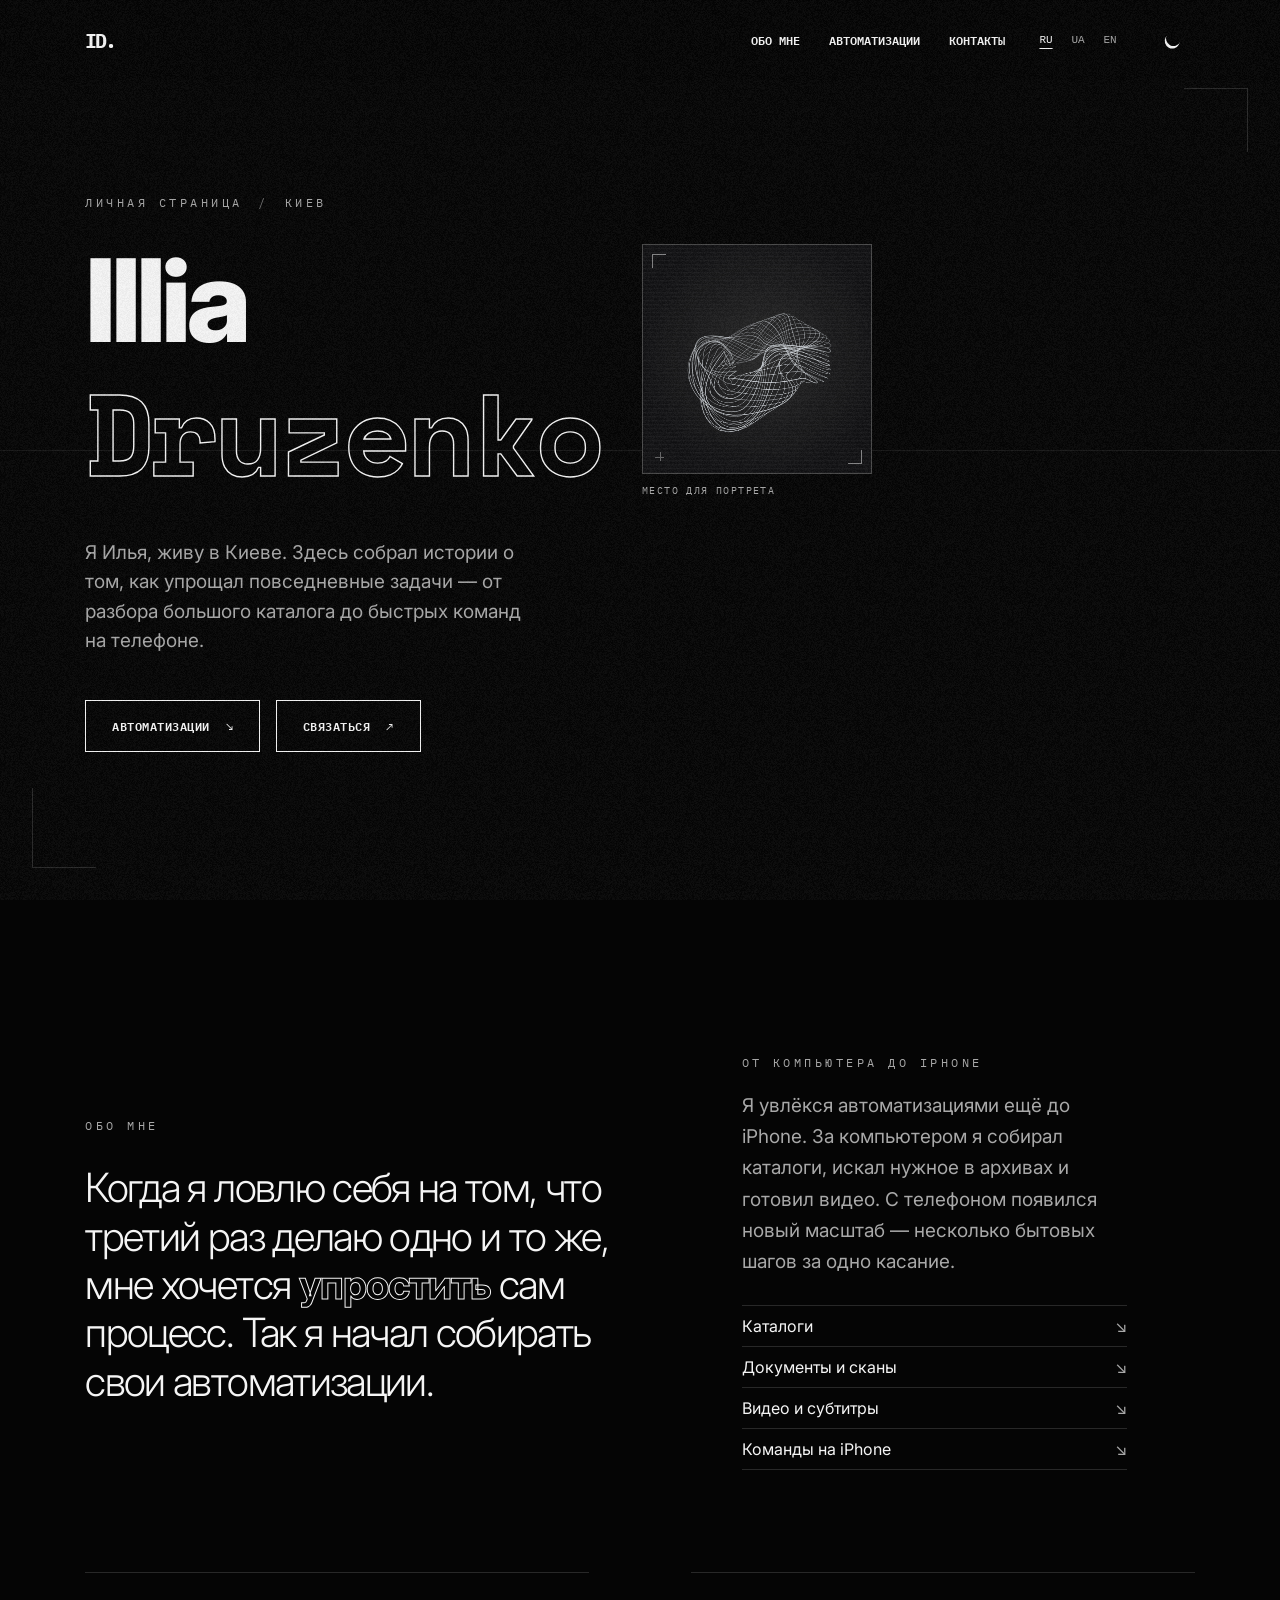
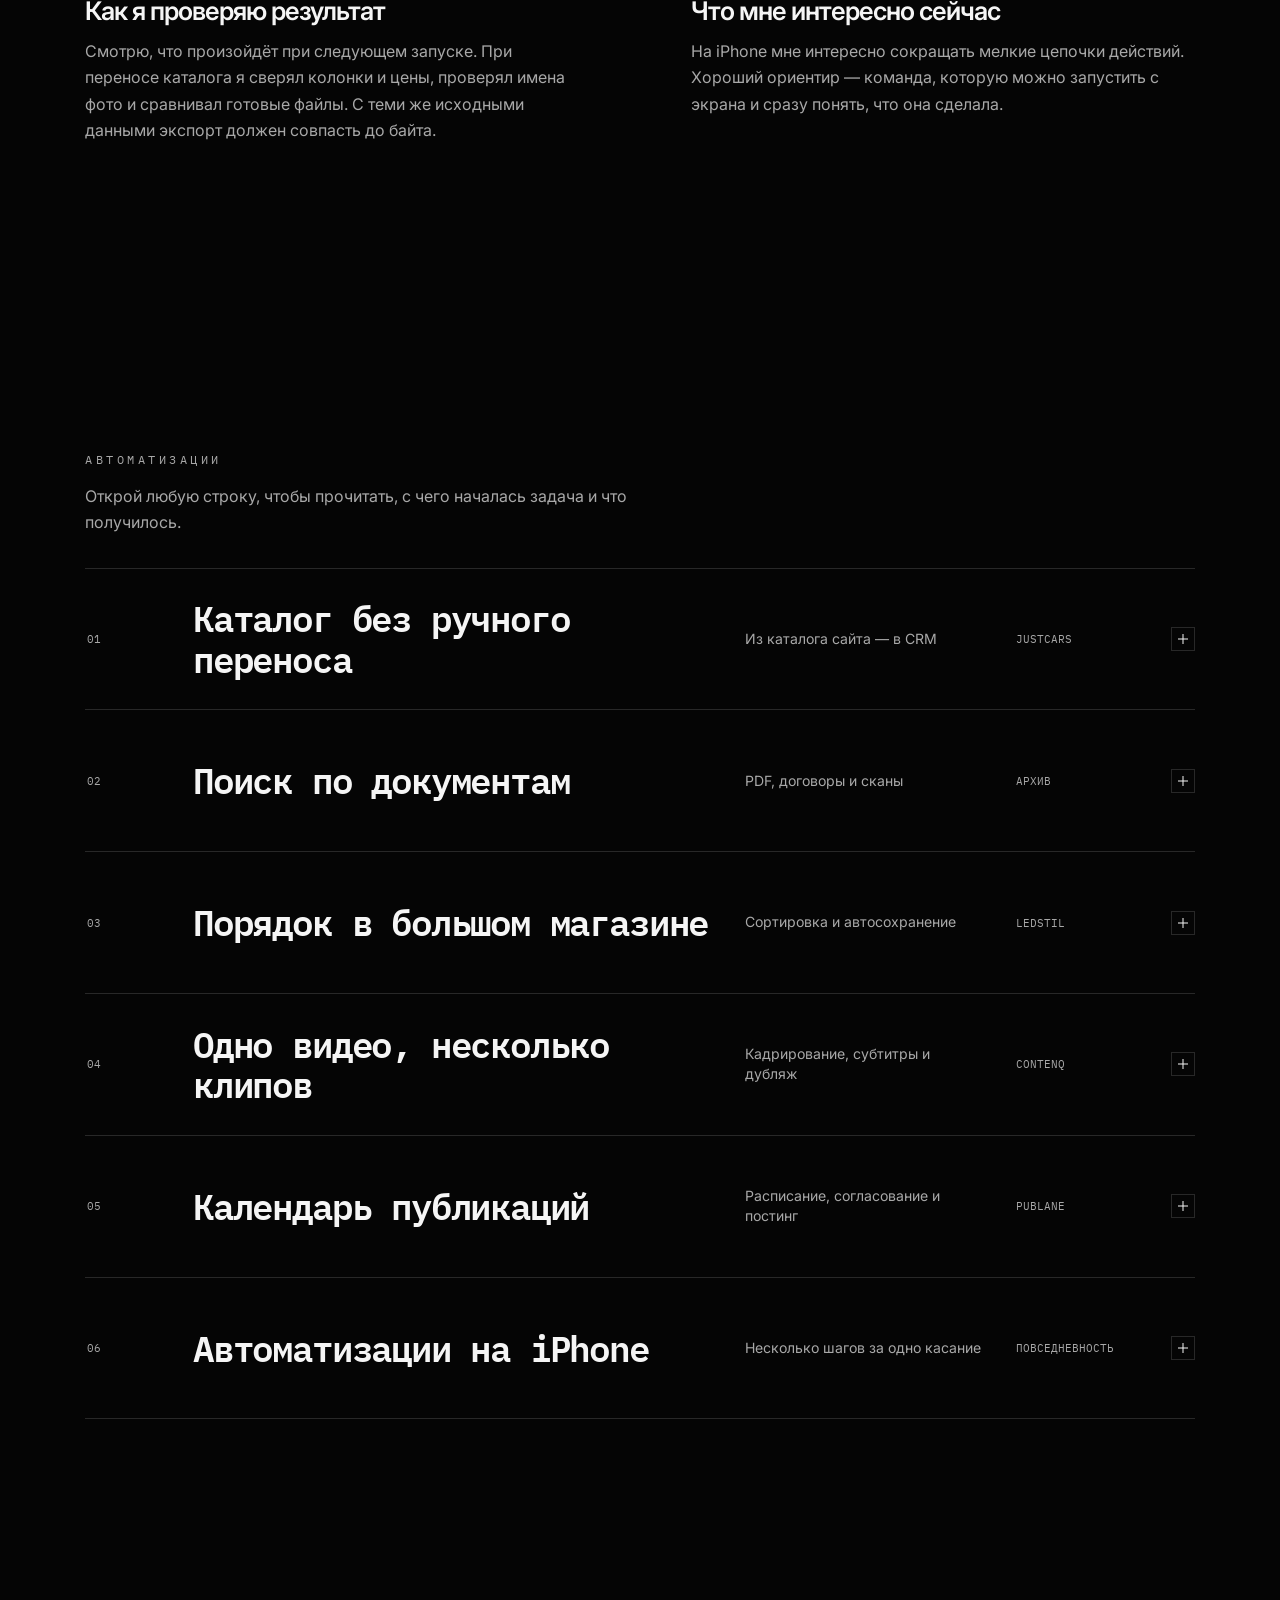
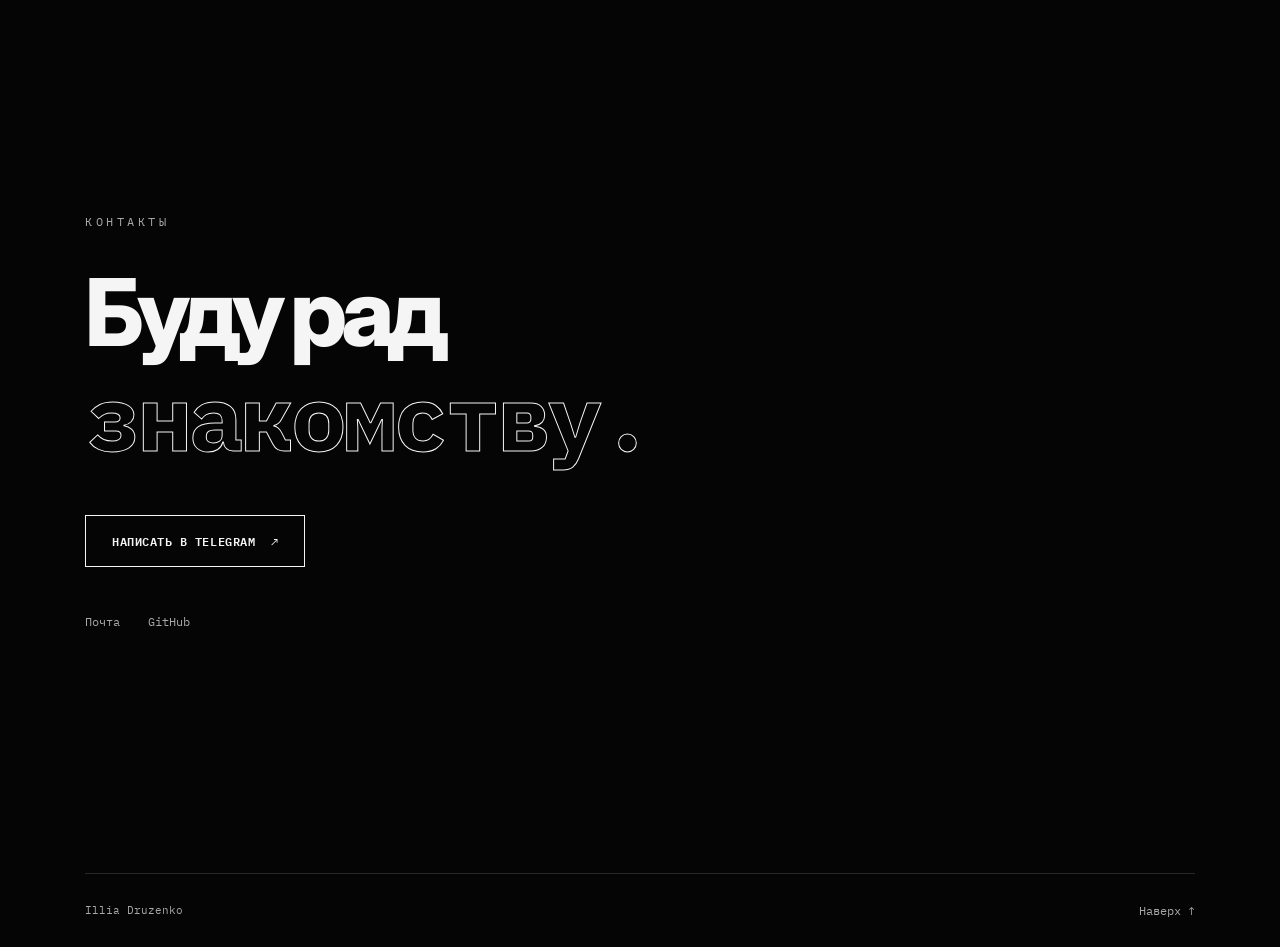
==== commit d2e8e2f2: "Add Ukrainian and English and expand profile stories" ====
--- a/index.html
+++ b/index.html
@@ -4,25 +4,30 @@
   <meta charset="utf-8">
   <meta name="viewport" content="width=device-width, initial-scale=1">
   <meta name="color-scheme" content="dark light">
-  <meta name="description" content="Illia Druzenko, Киев. Личная страница и коллекция автоматизаций — от компьютера до iPhone.">
+  <meta name="description" content="Личная страница Illia Druzenko из Киева. Заметки обо мне и автоматизациях — от каталогов, документов и видео до быстрых команд на iPhone.">
   <meta property="og:title" content="Illia Druzenko — личная страница">
-  <meta property="og:description" content="Киев. Обо мне и о том, что я автоматизирую.">
+  <meta property="og:description" content="Личная страница Illia Druzenko из Киева. Заметки обо мне и автоматизациях — от каталогов, документов и видео до быстрых команд на iPhone.">
   <meta property="og:type" content="website">
+  <meta property="og:locale" content="ru_RU">
   <meta property="og:url" content="https://illmxnn.github.io/">
   <link rel="canonical" href="https://illmxnn.github.io/">
-  <link rel="icon" href="favicon.svg" type="image/svg+xml">
-  <link rel="apple-touch-icon" href="apple-touch-icon.png">
+  <link rel="alternate" hreflang="ru" href="https://illmxnn.github.io/">
+  <link rel="alternate" hreflang="uk" href="https://illmxnn.github.io/uk/">
+  <link rel="alternate" hreflang="en" href="https://illmxnn.github.io/en/">
+  <link rel="alternate" hreflang="x-default" href="https://illmxnn.github.io/">
+  <link rel="icon" href="/favicon.svg" type="image/svg+xml">
+  <link rel="apple-touch-icon" href="/apple-touch-icon.png">
   <link rel="preconnect" href="https://fonts.googleapis.com">
   <link rel="preconnect" href="https://fonts.gstatic.com" crossorigin>
   <link href="https://fonts.googleapis.com/css2?family=IBM+Plex+Mono:wght@400;500;600;700&family=Inter:wght@300;400;500;600;700;800&family=Space+Mono:wght@700&display=swap" rel="stylesheet">
-  <link rel="stylesheet" href="style.css?v=glitch-1">
+  <link rel="stylesheet" href="/style.css?v=languages-1">
   <script>
     try {
       const theme = localStorage.getItem('illmxnn-theme');
       if (theme === 'light' || theme === 'dark') document.documentElement.dataset.theme = theme;
     } catch {}
   </script>
-  <script src="site.js?v=glitch-1" defer></script>
+  <script src="/site.js?v=languages-1" defer></script>
   <title>Illia Druzenko — личная страница</title>
 </head>
 <body id="top">
@@ -45,19 +50,24 @@
         <a href="#automations">Автоматизации</a>
         <a href="#contact">Контакты</a>
       </div>
-      <button hidden class="theme" type="button" aria-label="Сменить тему">
+      <div class="languages" role="group" aria-label="Язык страницы">
+        <a href="/" hreflang="ru" lang="ru" aria-label="Русский" aria-current="page">RU</a>
+        <a href="/uk/" hreflang="uk" lang="uk" aria-label="Українська">UA</a>
+        <a href="/en/" hreflang="en" lang="en" aria-label="English">EN</a>
+      </div>
+      <button hidden class="theme" type="button" aria-label="Включить светлую тему" data-light="Включить светлую тему" data-dark="Включить тёмную тему">
         <span class="theme-icon" aria-hidden="true"><span class="moon"></span><span class="sun">☼</span></span>
       </button>
       <button hidden class="menu-trigger" type="button" aria-controls="mobile-menu" aria-expanded="false" aria-label="Открыть меню"><span aria-hidden="true"></span></button>
     </nav>
   </header>
 
-  <dialog id="mobile-menu" class="mobile-menu" aria-label="Навигация по разделам">
+  <dialog id="mobile-menu" class="mobile-menu" aria-label="Навигация">
     <button class="menu-close" type="button" aria-label="Закрыть меню" autofocus>×</button>
     <nav aria-label="Разделы страницы">
-      <a href="#about">Обо мне</a>
-      <a href="#automations">Автоматизации</a>
-      <a href="#contact">Контакты</a>
+        <a href="#about">Обо мне</a>
+        <a href="#automations">Автоматизации</a>
+        <a href="#contact">Контакты</a>
     </nav>
   </dialog>
 
@@ -80,7 +90,7 @@
             <figcaption>Место для портрета</figcaption>
           </figure>
         </div>
-        <p class="intro">Я Илья. Мне нравится замечать, что в повседневных делах можно упростить, и пробовать, как это будет работать.</p>
+        <p class="intro">Я Илья, живу в Киеве. Здесь собрал истории о том, как упрощал повседневные задачи — от разбора большого каталога до быстрых команд на телефоне.</p>
         <div class="hero-actions">
           <a class="magnet" href="#automations"><span>Автоматизации <b aria-hidden="true">↘</b></span></a>
           <a class="magnet" href="#contact"><span>Связаться <b aria-hidden="true">↗</b></span></a>
@@ -89,20 +99,32 @@
     </section>
 
     <section class="chapter about" id="about" aria-labelledby="about-title">
-      <div class="shell about-grid">
-        <div>
-          <h2 class="eyebrow" id="about-title" data-reveal>Обо мне</h2>
-          <p class="about-lead" data-words data-reveal>Я живу в Киеве. Если в привычном деле одни и те же шаги повторяются изо дня в день, мне хочется <strong class="outline">упростить</strong> их и посмотреть, что получится.</p>
-        </div>
-        <div class="about-aside">
-          <p class="eyebrow" data-reveal>От компьютера до iPhone</p>
-          <p data-reveal>Автоматизациями я увлёкся ещё до iPhone. На телефоне мне интересен другой масштаб — собрать несколько бытовых действий в одну быструю команду.</p>
-          <ul class="about-links">
-            <li data-reveal><a href="#case-justcars"><span class="roll"><span data-copy="Каталоги">Каталоги</span></span><span aria-hidden="true">↘</span></a></li>
-            <li data-reveal><a href="#case-docs"><span class="roll"><span data-copy="Документы и сканы">Документы и сканы</span></span><span aria-hidden="true">↘</span></a></li>
-            <li data-reveal><a href="#case-contenq"><span class="roll"><span data-copy="Клипы и субтитры">Клипы и субтитры</span></span><span aria-hidden="true">↘</span></a></li>
-            <li data-reveal><a href="#iphone"><span class="roll"><span data-copy="Команды на iPhone">Команды на iPhone</span></span><span aria-hidden="true">↘</span></a></li>
-          </ul>
+      <div class="shell">
+        <div class="about-grid">
+          <div>
+            <h2 class="eyebrow" id="about-title" data-reveal>Обо мне</h2>
+            <p class="about-lead" data-words data-reveal>Когда я ловлю себя на том, что третий раз делаю одно и то же, мне хочется <strong class="outline">упростить</strong> сам процесс. Так я начал собирать свои автоматизации.</p>
+          </div>
+          <div class="about-aside">
+            <p class="eyebrow" data-reveal>От компьютера до iPhone</p>
+            <p data-reveal>Я увлёкся автоматизациями ещё до iPhone. За компьютером я собирал каталоги, искал нужное в архивах и готовил видео. С телефоном появился новый масштаб — несколько бытовых шагов за одно касание.</p>
+            <ul class="about-links">
+              <li data-reveal><a href="#case-justcars"><span class="roll"><span data-copy="Каталоги">Каталоги</span></span><span aria-hidden="true">↘</span></a></li>
+              <li data-reveal><a href="#case-docs"><span class="roll"><span data-copy="Документы и сканы">Документы и сканы</span></span><span aria-hidden="true">↘</span></a></li>
+              <li data-reveal><a href="#case-contenq"><span class="roll"><span data-copy="Видео и субтитры">Видео и субтитры</span></span><span aria-hidden="true">↘</span></a></li>
+              <li data-reveal><a href="#iphone"><span class="roll"><span data-copy="Команды на iPhone">Команды на iPhone</span></span><span aria-hidden="true">↘</span></a></li>
+            </ul>
+          </div>
+        </div>
+        <div class="about-notes">
+          <div data-reveal>
+            <h3>Как я проверяю результат</h3>
+            <p>Смотрю, что произойдёт при следующем запуске. При переносе каталога я сверял колонки и цены, проверял имена фото и сравнивал готовые файлы. С теми же исходными данными экспорт должен совпасть до байта.</p>
+          </div>
+          <div data-reveal>
+            <h3>Что мне интересно сейчас</h3>
+            <p>На iPhone мне интересно сокращать мелкие цепочки действий. Хороший ориентир — команда, которую можно запустить с экрана и сразу понять, что она сделала.</p>
+          </div>
         </div>
       </div>
     </section>
@@ -110,57 +132,101 @@
     <section class="chapter work" id="automations" aria-labelledby="work-title">
       <div class="shell">
         <h2 class="eyebrow" id="work-title" data-reveal>Автоматизации</h2>
+        <p class="work-intro" data-reveal>Открой любую строку, чтобы прочитать, с чего началась задача и что получилось.</p>
         <div class="work-list">
           <details class="work-item" data-reveal>
             <summary id="case-justcars">
               <span class="work-index" aria-hidden="true">01</span>
               <span class="work-title glitch" data-glitch="Каталог без ручного переноса">Каталог без ручного переноса</span>
               <span class="work-note">Из каталога сайта — в CRM</span>
-              <span class="work-category">Каталоги</span>
-              <span class="expand" aria-hidden="true"></span>
-            </summary>
-            <div class="work-body">
-              <p>Собрал данные с сайта и подготовил их к импорту в CRM. За один запуск перенеслись 170 позиций и 4 844 изображения.</p>
-              <figure><div class="placeholder preview" aria-hidden="true"><span class="screen-axis"></span></div><figcaption>Место для скриншота каталога</figcaption></figure>
+              <span class="work-category">JustCars</span>
+              <span class="expand" aria-hidden="true"></span>
+            </summary>
+            <div class="work-body">
+              <div class="work-copy">
+                <p>При ручном переносе приходилось приводить цены к одному формату, следить за фотографиями и подгонять таблицу под импортёр. Я объединил эти шаги в один экспорт, который проверяет колонки перед записью файла.</p>
+                <p>За один запуск подготовил 170 позиций и 4 844 фотографии. Повторный экспорт на тех же данных дал тот же файл.</p>
+              </div>
+              <figure><div class="placeholder preview" aria-hidden="true"><span class="screen-axis"></span></div><figcaption>Место для скриншота</figcaption></figure>
             </div>
           </details>
           <details class="work-item" data-reveal>
             <summary id="case-docs">
               <span class="work-index" aria-hidden="true">02</span>
               <span class="work-title glitch" data-glitch="Поиск по документам">Поиск по документам</span>
-              <span class="work-note">Нужный фрагмент и ссылка на источник</span>
-              <span class="work-category">PDF и сканы</span>
-              <span class="expand" aria-hidden="true"></span>
-            </summary>
-            <div class="work-body">
-              <p>Собрал локальный поиск по документам и сканам. Он помогает найти нужный фрагмент и сразу показывает, из какого файла взят ответ.</p>
-              <figure><div class="placeholder preview" aria-hidden="true"><span class="screen-axis"></span></div><figcaption>Место для скриншота поиска</figcaption></figure>
+              <span class="work-note">PDF, договоры и сканы</span>
+              <span class="work-category">Архив</span>
+              <span class="expand" aria-hidden="true"></span>
+            </summary>
+            <div class="work-body">
+              <div class="work-copy">
+                <p>Собрал локальную программу, которая ищет текст по всему архиву. Она распознаёт текст в сканах, подсвечивает совпадение в документе и позволяет выгрузить найденный фрагмент.</p>
+                <p>Проверял распознавание на пачке из 160 файлов. При следующем запуске программа индексирует только новые или изменившиеся документы.</p>
+              </div>
+              <figure><div class="placeholder preview" aria-hidden="true"><span class="screen-axis"></span></div><figcaption>Место для скриншота</figcaption></figure>
+            </div>
+          </details>
+          <details class="work-item" data-reveal>
+            <summary id="case-ledstil">
+              <span class="work-index" aria-hidden="true">03</span>
+              <span class="work-title glitch" data-glitch="Порядок в большом магазине">Порядок в большом магазине</span>
+              <span class="work-note">Сортировка и автосохранение</span>
+              <span class="work-category">LedStil</span>
+              <span class="expand" aria-hidden="true"></span>
+            </summary>
+            <div class="work-body">
+              <div class="work-copy">
+                <p>Разложил больше 2 500 товаров по 500 с лишним категориям. Для каждой категории настроил свой набор характеристик, а порядок товаров можно менять перетаскиванием.</p>
+                <p>Изменения сохраняются автоматически. Русская и украинская витрины используют один каталог.</p>
+              </div>
+              <figure><div class="placeholder preview" aria-hidden="true"><span class="screen-axis"></span></div><figcaption>Место для скриншота</figcaption></figure>
             </div>
           </details>
           <details class="work-item" data-reveal>
             <summary id="case-contenq">
-              <span class="work-index" aria-hidden="true">03</span>
+              <span class="work-index" aria-hidden="true">04</span>
               <span class="work-title glitch" data-glitch="Одно видео, несколько клипов">Одно видео, несколько клипов</span>
-              <span class="work-note">Кадрирование, субтитры и озвучка</span>
-              <span class="work-category">Видео</span>
-              <span class="expand" aria-hidden="true"></span>
-            </summary>
-            <div class="work-body">
-              <p>Объединил кадрирование, субтитры и озвучку в один процесс. Из исходного видео получается несколько коротких клипов.</p>
-              <figure><div class="placeholder preview" aria-hidden="true"><span class="screen-axis"></span></div><figcaption>Место для скриншота обработки видео</figcaption></figure>
+              <span class="work-note">Кадрирование, субтитры и дубляж</span>
+              <span class="work-category">ContenQ</span>
+              <span class="expand" aria-hidden="true"></span>
+            </summary>
+            <div class="work-body">
+              <div class="work-copy">
+                <p>Один процесс объединяет распознавание речи, нарезку, кадрирование, субтитры и дубляж. Из исходного ролика можно получить короткие версии в форматах 9:16, 4:5 и 1:1.</p>
+                <p>Готовые клипы можно передать в календарь публикаций одной кнопкой.</p>
+              </div>
+              <figure><div class="placeholder preview" aria-hidden="true"><span class="screen-axis"></span></div><figcaption>Место для скриншота</figcaption></figure>
+            </div>
+          </details>
+          <details class="work-item" data-reveal>
+            <summary id="case-publane">
+              <span class="work-index" aria-hidden="true">05</span>
+              <span class="work-title glitch" data-glitch="Календарь публикаций">Календарь публикаций</span>
+              <span class="work-note">Расписание, согласование и постинг</span>
+              <span class="work-category">PubLane</span>
+              <span class="expand" aria-hidden="true"></span>
+            </summary>
+            <div class="work-body">
+              <div class="work-copy">
+                <p>Собрал календарь, в котором можно заранее расставить публикации с учётом часового пояса, выбрать аккаунты бренда и отправить ролики на согласование.</p>
+                <p>Расписание и согласование видны в одном месте. Публикации отправляются через официальные интеграции платформ.</p>
+              </div>
+              <figure><div class="placeholder preview" aria-hidden="true"><span class="screen-axis"></span></div><figcaption>Место для скриншота</figcaption></figure>
             </div>
           </details>
           <details class="work-item" data-reveal>
             <summary id="iphone">
-              <span class="work-index" aria-hidden="true">04</span>
+              <span class="work-index" aria-hidden="true">06</span>
               <span class="work-title glitch" data-glitch="Автоматизации на iPhone">Автоматизации на iPhone</span>
               <span class="work-note">Несколько шагов за одно касание</span>
               <span class="work-category">Повседневность</span>
               <span class="expand" aria-hidden="true"></span>
             </summary>
             <div class="work-body">
-              <p>Мне нравится идея собрать повторяющиеся действия в одну команду, которую можно запустить прямо с телефона. Здесь появятся примеры моих сценариев для iPhone.</p>
-              <figure><div class="placeholder preview phone-preview" aria-hidden="true"><span class="screen-axis"></span></div><figcaption>Место для скриншота команды</figcaption></figure>
+              <div class="work-copy">
+                <p>На телефоне мне интересны быстрые команды для небольших задач. В приложении «Команды» можно связать несколько действий и запускать их с экрана «Домой». Здесь будут примеры моих сценариев.</p>
+              </div>
+              <figure><div class="placeholder preview phone-preview" aria-hidden="true"><span class="screen-axis"></span></div><figcaption>Место для скриншота</figcaption></figure>
             </div>
           </details>
         </div>
--- a/style.css
+++ b/style.css
@@ -87,6 +87,10 @@
 .nav { display: flex; align-items: center; gap: clamp(10px, 2vw, 30px); min-height: var(--nav-height); }
 .signature { margin-right: auto; font: 700 20px var(--mono); letter-spacing: -.1em; }
 .nav-links { display: flex; gap: clamp(14px, 2.3vw, 34px); }
+.languages { display: flex; align-items: center; gap: 2px; font: 500 11px var(--mono); }
+.languages a { display: grid; place-items: center; min-width: 30px; min-height: 36px; color: var(--muted); }
+.languages a:is(:hover, :focus-visible, [aria-current]) { color: var(--ink); }
+.languages a[aria-current] { text-decoration: underline; text-underline-offset: 5px; }
 .nav-links a, .eyebrow, .magnet, figcaption, .work-index, .work-category, .contact-links, .text-link, .footer { font-family: var(--mono); }
 .nav-links a, .magnet { font-size: 12px; font-weight: 600; text-transform: uppercase; }
 .nav-links a { padding-block: 6px; }
@@ -296,9 +300,14 @@
 .roll span { display: block; position: relative; transition: transform .34s var(--ease); }
 .roll span::after { content: attr(data-copy) / ''; position: absolute; top: 100%; left: 0; width: 100%; }
 .about-links a:is(:hover, :focus-visible) .roll span { transform: translateY(-100%); }
+.about-notes { display: grid; grid-template-columns: repeat(2, minmax(0, 1fr)); gap: 24px clamp(42px, 8vw, 120px); margin-top: clamp(50px, 8vw, 110px); }
+.about-notes > div { padding-top: 22px; border-top: 1px solid var(--line); }
+.about-notes h3 { margin: 0 0 12px; font-size: clamp(20px, 2vw, 27px); font-weight: 600; letter-spacing: -.04em; }
+.about-notes p, .work-intro { max-width: 550px; color: var(--muted); line-height: 1.65; }
 .text-link { width: fit-content; padding-block: 4px; font-size: 12px; }
 .text-link span { margin-left: .3em; }
 
+.work-intro { margin-top: 14px; }
 .work-list { margin-top: 32px; border-top: 1px solid var(--line); }
 .work-item { border-bottom: 1px solid var(--line); }
 .work-item summary {
@@ -341,6 +350,7 @@
 .work-item summary:hover .expand { border-color: var(--muted); }
 .work-body { display: grid; grid-template-columns: .8fr 1.2fr; align-items: start; gap: 20px 42px; padding: 15px clamp(16px, 5vw, 75px) 36px; background: var(--panel); }
 .work-body p { max-width: 430px; color: var(--muted); line-height: 1.65; }
+.work-copy p + p { margin-top: 14px; color: var(--ink); }
 .work-body figure { width: min(100%, 480px); }
 .preview { aspect-ratio: 16 / 8; }
 .phone-preview { aspect-ratio: 3 / 4; width: min(100%, 150px); }
@@ -408,13 +418,16 @@
   .nav { gap: 4px; }
   .nav-links { gap: 9px; }
   .nav-links a { font-size: 10px; }
+  .nav:has(.menu-trigger[hidden]) { flex-wrap: wrap; }
+  .nav:has(.menu-trigger[hidden]) .nav-links { order: 1; width: 100%; padding-bottom: 8px; }
+  .languages a { min-width: 28px; }
   .menu-trigger:not([hidden]) { display: grid; }
   .nav:has(.menu-trigger:not([hidden])) .nav-links { display: none; }
   .hero { padding-block: calc(var(--nav-height) + 48px) 58px; }
   .hero-lockup { flex-wrap: wrap; gap: 21px; margin-block: 25px 23px; }
   h1 { font-size: clamp(45px, 13.2vw, 91px); }
   .portrait { flex-basis: clamp(136px, 36vw, 202px); }
-  .about-grid, .work-body { grid-template-columns: 1fr; }
+  .about-grid, .about-notes, .work-body { grid-template-columns: 1fr; }
   .about-grid { gap: 42px; }
   .about-lead { margin-top: 18px; }
   .work-item summary { grid-template-columns: 22px minmax(0, 1fr) 26px; gap: 6px 12px; min-height: 94px; }
